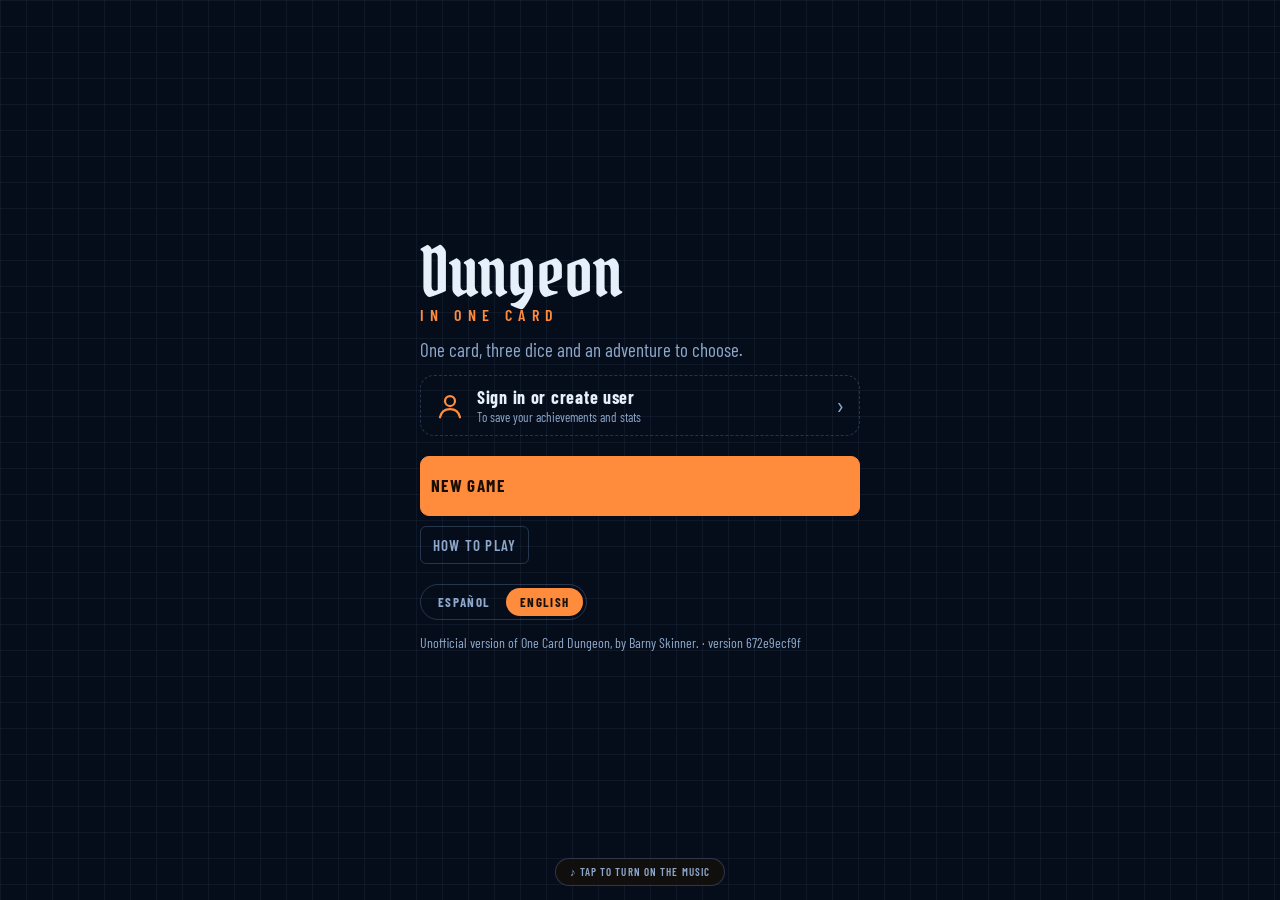
==== index.html @ 6ad5516d "Versión en inglés: detecta el idioma del dispositivo, selector Español/English en el menú y todos lo" ====
<!DOCTYPE html>
<html lang="es">
<head>
<meta charset="utf-8">
<meta name="viewport" content="width=device-width, initial-scale=1, viewport-fit=cover">
<meta name="theme-color" content="#060d1a">
<meta name="build" content="672e9ecf9f">
<title>Dungeon in One Card</title>
<link rel="preconnect" href="https://fonts.googleapis.com">
<link rel="preconnect" href="https://fonts.gstatic.com" crossorigin>
<link href="https://fonts.googleapis.com/css2?family=Barlow+Condensed:wght@500;600;700&family=Pirata+One&display=swap" rel="stylesheet">
<style>
/* Plano cianotipo: una carta de una sola tinta azul, la antorcha como único acento.
   Layout: carta centrada con tablero y ficha de monstruos; mandos debajo. */
:root {
  --bg: #060d1a;
  --card: #0d1f3c;
  --tile: #122a4d;
  --line: #7fa8dc;
  --line-dim: rgba(127, 168, 220, .26);
  --chalk: #e6f0fb;
  --muted: #8ea8cb;
  --torch: #ff8b3d;
  --foe: #ff5a78;
  --display: 'Pirata One', 'Times New Roman', serif;
  --body: 'Barlow Condensed', 'Arial Narrow', Arial, sans-serif;
  --t: 60px;
  --cols: 5;
  --rows: 5;
  color-scheme: dark;
}
* { box-sizing: border-box; -webkit-tap-highlight-color: transparent; }
html, body { margin: 0; min-height: 100%; background: var(--bg); color: var(--chalk); }
body {
  font-family: var(--body); font-size: 18px; line-height: 1.25;
  background-color: var(--bg);
  background-image:
    linear-gradient(rgba(127,168,220,.07) 1px, transparent 1px),
    linear-gradient(90deg, rgba(127,168,220,.07) 1px, transparent 1px);
  background-size: 26px 26px;
  touch-action: manipulation;
}
button { font: inherit; color: inherit; cursor: pointer; }
button:focus-visible { outline: 2px solid var(--torch); outline-offset: 2px; }

.app {
  width: 100%; max-width: 440px; margin: 0 auto;
  padding: max(10px, env(safe-area-inset-top)) 14px calc(env(safe-area-inset-bottom) + 22px);
  display: flex; flex-direction: column; gap: 12px;
}

/* ---- cabecera ---- */
.top { display: flex; align-items: flex-end; justify-content: space-between; gap: 10px; }
.brand { display: flex; flex-direction: column; line-height: .9; }
.brand .mark { font-family: var(--display); font-size: 34px; letter-spacing: .01em; }
.brand .sub { font-size: 13px; letter-spacing: .32em; text-transform: uppercase; color: var(--torch); font-weight: 600; margin-top: 2px; }
.top-actions { display: flex; gap: 8px; }
.ghost {
  background: transparent; border: 1.5px solid var(--line-dim); border-radius: 6px;
  padding: 7px 12px; min-height: 38px; font-size: 15px; font-weight: 600;
  letter-spacing: .08em; text-transform: uppercase; color: var(--muted);
}
.ghost:hover { border-color: var(--line); color: var(--chalk); }

/* ---- carta ---- */
.card-wrap { perspective: 1400px; }
.card {
  position: relative; background: var(--card); border: 1.5px solid var(--line); border-radius: 14px;
  padding: 12px 12px 12px; display: flex; flex-direction: column; gap: 10px;
  box-shadow: inset 0 0 0 4px var(--card), inset 0 0 0 5px var(--line-dim), 0 18px 40px rgba(0,0,0,.45);
  transform-origin: 50% 50%;
}
.card.flip-out { animation: flipOut .32s ease-in forwards; }
.card.flip-in { animation: flipIn .36s ease-out forwards; }
@keyframes flipOut { to { transform: rotateY(90deg); } }
@keyframes flipIn { from { transform: rotateY(-90deg); } to { transform: rotateY(0); } }

.card-head { display: flex; flex-direction: column; gap: 4px; padding: 2px 6px 0; }
.head-row { display: flex; align-items: center; justify-content: space-between; gap: 10px; }
.lvl-name { margin: 0; font-family: var(--display); font-weight: 400; font-size: 26px; line-height: 1; }
.lvl-num { font-size: 13px; letter-spacing: .24em; text-transform: uppercase; color: var(--muted); font-weight: 600; }
.lvl-num b { color: var(--torch); font-size: 16px; letter-spacing: .1em; }
.dots { display: flex; gap: 5px; }
.dots i { width: 7px; height: 7px; border: 1px solid var(--line); transform: rotate(45deg); }
.dots i.done { background: var(--line); }
.dots i.now { background: var(--torch); border-color: var(--torch); }

/* ---- tablero ---- */
.board-box { display: flex; justify-content: center; }
.board { position: relative; width: calc(var(--t) * var(--cols)); height: calc(var(--t) * var(--rows)); border: 1.5px solid var(--line); background: rgba(127,168,220,.04); }
.grid { position: absolute; inset: 0; display: grid; grid-template-columns: repeat(var(--cols), var(--t)); grid-template-rows: repeat(var(--rows), var(--t)); }
.tile {
  position: relative; width: var(--t); height: var(--t); padding: 0; border: 0; border-radius: 0;
  background: transparent; box-shadow: inset 0 0 0 .5px var(--line-dim); color: var(--chalk);
}
.tile.wall {
  background-color: #1a3a68;
  background-image: repeating-linear-gradient(135deg, rgba(127,168,220,.55) 0 1.5px, transparent 1.5px 7px);
  box-shadow: inset 0 0 0 1.5px var(--line); cursor: default;
}
.tile .stair { position: absolute; inset: 22%; opacity: .55; color: var(--line); }
.tile .stair svg { width: 100%; height: 100%; fill: none; stroke: currentColor; stroke-width: 2.2; stroke-linecap: round; stroke-linejoin: round; }
.tile.reach { background: rgba(255,139,61,.10); box-shadow: inset 0 0 0 1px rgba(255,139,61,.7); }
.tile.reach::before { content: ''; position: absolute; left: 50%; top: 50%; width: 7px; height: 7px; margin: -3.5px 0 0 -3.5px; background: var(--torch); transform: rotate(45deg); opacity: .8; }
.tile.reach::after {
  content: attr(data-cost); position: absolute; right: 3px; bottom: 1px; font-size: 12px; font-weight: 700; color: var(--torch);
}
.tile.target { box-shadow: inset 0 0 0 2px var(--foe); background: rgba(255,90,120,.14); animation: pulse 1.1s ease-in-out infinite; }
@keyframes pulse { 50% { box-shadow: inset 0 0 0 2px rgba(255,90,120,.35); } }

.tokens { position: absolute; inset: 0; pointer-events: none; }
.token {
  position: absolute; left: 0; top: 0; width: var(--t); height: var(--t);
  transform: translate(calc(var(--x) * var(--t)), calc(var(--y) * var(--t)));
  transition: transform .4s cubic-bezier(.3,.75,.25,1);
  display: grid; place-items: center;
}
.token svg { width: 72%; height: 72%; fill: none; stroke: currentColor; stroke-width: 1.9; stroke-linecap: round; stroke-linejoin: round; overflow: visible; }
.token.mon { color: var(--foe); }
.token.pj { color: var(--torch); z-index: 3; }
.token.pj.walking::before { content: ""; position: absolute; left: 10%; top: 10%; width: 80%; height: 80%; border-radius: 50%;
  background: rgba(20,16,12,.55); box-shadow: 0 0 8px 1px rgba(255,139,61,.55), inset 0 0 0 1.5px rgba(255,139,61,.45); }
.herospot { position: absolute; left: 10%; top: 10%; width: 80%; height: 80%; border-radius: 50%; display: grid; place-items: center; pointer-events: none;
  color: var(--torch); background: rgba(20,16,12,.55); box-shadow: 0 0 8px 1px rgba(255,139,61,.55), inset 0 0 0 1.5px rgba(255,139,61,.45); }
.herospot svg { scale: var(--flip, 1) 1; width: 90%; height: 90%; fill: none; stroke: currentColor; stroke-width: 1.9; stroke-linecap: round; stroke-linejoin: round; overflow: visible; }
.token.pj svg { position: relative; z-index: 1; }
.token .badge {
  position: absolute; right: 2px; bottom: 2px; min-width: 17px; height: 17px; padding: 0 3px; border-radius: 9px;
  background: var(--card); border: 1.5px solid currentColor; font-size: 13px; font-weight: 700; line-height: 14px; text-align: center; color: var(--chalk);
}
.token.dying { opacity: 0; transform: translate(calc(var(--x) * var(--t)), calc(var(--y) * var(--t))) scale(.4); transition: opacity .35s, transform .35s; }
.token.hit svg { animation: hitflash .5s; }
.token.hurt { animation: shake .45s; }
@keyframes hitflash { 30% { filter: drop-shadow(0 0 8px var(--foe)); stroke-width: 3; } }
@keyframes shake { 20% { translate: -4px 0; } 40% { translate: 4px 0; } 60% { translate: -3px 0; } 80% { translate: 3px 0; } }
.float {
  position: absolute; z-index: 5; width: var(--t); text-align: center; font-weight: 700; font-size: 22px;
  left: calc(var(--x) * var(--t)); top: calc(var(--y) * var(--t)); animation: floatup .9s ease-out forwards; pointer-events: none;
  text-shadow: 0 1px 0 var(--card), 0 0 6px var(--card);
}
.float.dmg { color: var(--foe); } .float.good { color: var(--chalk); }
@keyframes floatup { from { transform: translateY(0); opacity: 1; } to { transform: translateY(-26px); opacity: 0; } }

/* ---- ficha de monstruos (pie de la carta) ---- */
.foot { display: grid; grid-template-columns: 54px 1fr; align-items: center; gap: 10px; border-top: 1.5px solid var(--line-dim); padding: 10px 4px 2px; }
.foot .ico { width: 54px; height: 54px; color: var(--foe); border: 1.5px solid var(--line-dim); border-radius: 8px; display: grid; place-items: center; position: relative; }
.foot .ico svg { width: 70%; height: 70%; fill: none; stroke: currentColor; stroke-width: 1.9; stroke-linecap: round; stroke-linejoin: round; }
.foot .nm { font-family: var(--display); font-size: 22px; line-height: 1; }
.foot .nm small { font-family: var(--body); font-size: 14px; letter-spacing: .14em; text-transform: uppercase; color: var(--muted); font-weight: 600; margin-left: 6px; }
.stats { display: grid; grid-template-columns: repeat(5, 1fr); gap: 4px; margin-top: 6px; }
.stats div { text-align: center; border: 1px solid var(--line-dim); border-radius: 5px; padding: 2px 0 1px; }
.stats b { display: block; font-size: 20px; line-height: 1; font-variant-numeric: tabular-nums; }
.stats span { display: block; font-size: 11px; letter-spacing: .12em; text-transform: uppercase; color: var(--muted); font-weight: 600; }

/* ---- panel de mando ---- */
.panel { display: flex; flex-direction: column; gap: 10px; }
.banner { display: flex; gap: 10px; align-items: center; min-height: 44px; }
.step { flex: none; width: 28px; height: 28px; display: grid; place-items: center; border: 1.5px solid var(--torch); color: var(--torch); border-radius: 50%; font-weight: 700; font-size: 16px; }
.banner p { margin: 0; font-size: 17px; color: var(--chalk); }
.banner p em { font-style: normal; color: var(--torch); font-weight: 700; }

.hp-row { display: flex; align-items: center; gap: 10px; }
.hp-row .lab { font-size: 13px; letter-spacing: .24em; text-transform: uppercase; color: var(--muted); font-weight: 600; width: 44px; }
.pips { display: flex; gap: 7px; }
.pips i { width: 14px; height: 14px; transform: rotate(45deg); border: 1.5px solid var(--torch); transition: background .25s; }
.pips i.on { background: var(--torch); }
.pips i.lost { animation: pip .5s; }
@keyframes pip { 40% { background: var(--foe); border-color: var(--foe); } }
.hpnum { margin-left: auto; font-size: 15px; color: var(--muted); font-weight: 600; }

.chips { display: grid; grid-template-columns: repeat(4, 1fr); gap: 8px; }
.chip {
  position: relative; display: flex; flex-direction: column; align-items: center; justify-content: center; gap: 1px;
  min-height: 74px; padding: 6px 4px; background: rgba(127,168,220,.06); border: 1.5px solid var(--line-dim); border-radius: 9px; text-align: center;
}
.chip .lbl { font-size: 12px; letter-spacing: .2em; text-transform: uppercase; color: var(--muted); font-weight: 600; }
.chip .val { font-size: 32px; line-height: 1; font-weight: 700; font-variant-numeric: tabular-nums; }
.chip .sub { font-size: 12.5px; color: var(--muted); display: flex; align-items: center; gap: 4px; min-height: 18px; font-weight: 500; }
.chip.slot { border-style: dashed; border-color: var(--line); }
.chip.slot.filled { border-style: solid; border-color: var(--torch); background: rgba(255,139,61,.08); }
.chip.armed { animation: arm 1s ease-in-out infinite; }
@keyframes arm { 50% { border-color: var(--torch); background: rgba(255,139,61,.10); } }
.chip .bar { position: absolute; left: 8px; right: 8px; bottom: 4px; height: 3px; background: var(--line-dim); border-radius: 2px; overflow: hidden; }
.chip .bar i { display: block; height: 100%; background: var(--torch); transition: width .3s; }

.die { position: relative; width: 48px; height: 48px; flex: none; padding: 7px; display: grid; grid-template: repeat(3, 1fr) / repeat(3, 1fr); background: var(--chalk); border: 0; border-radius: 10px; box-shadow: 0 3px 0 #9bb6d6; transition: transform .15s; }
.die i { border-radius: 50%; background: transparent; margin: 14%; }
.die i.on { background: var(--card); }
.die.sel { transform: translateY(-4px); box-shadow: 0 0 0 3px var(--torch), 0 6px 0 #9bb6d6; }
.die.used { opacity: .25; pointer-events: none; }
.die.mini { width: 20px; height: 20px; padding: 3px; border-radius: 4px; box-shadow: none; }
.die.mini i { margin: 8%; }
.die.rolling { animation: tumble .12s linear infinite; }
@keyframes tumble { 25% { transform: rotate(-8deg) translateY(-2px); } 75% { transform: rotate(8deg) translateY(1px); } }
.dice-row { display: flex; gap: 14px; justify-content: center; min-height: 56px; align-items: center; }
.dice-row .hint { color: var(--muted); font-size: 15px; }

.actions { display: flex; gap: 8px; }
.btn {
  flex: 1; min-height: 50px; padding: 8px 14px; border: 1.5px solid var(--line); border-radius: 9px; background: transparent;
  font-weight: 700; font-size: 19px; letter-spacing: .08em; text-transform: uppercase; color: var(--chalk);
}
.btn.primary { background: var(--torch); border-color: var(--torch); color: #1a0d03; }
.btn.small { flex: none; padding: 8px 16px; font-size: 17px; letter-spacing: .06em; }
.btn:disabled { opacity: .35; cursor: default; }
.btn.pulse:not(:disabled) { animation: arm 1s ease-in-out infinite; }
.log { margin: 0; min-height: 40px; color: var(--muted); font-size: 16px; }
.log b { color: var(--chalk); font-weight: 600; }

/* ---- hojas y diálogos ---- */
.veil { position: fixed; inset: 0; z-index: 20; background: rgba(3,8,18,.78); display: flex; align-items: flex-end; justify-content: center; padding: 0; }
.sheet {
  width: 100%; max-width: 440px; max-height: 88%; overflow: auto; background: var(--card); border: 1.5px solid var(--line); border-bottom: 0; border-radius: 16px 16px 0 0;
  padding: 18px 18px calc(env(safe-area-inset-bottom) + 18px); display: flex; flex-direction: column; gap: 12px;
  animation: rise .28s ease-out;
}
@keyframes rise { from { transform: translateY(40px); opacity: 0; } }
.sheet h3 { margin: 0; font-family: var(--display); font-weight: 400; font-size: 30px; line-height: 1; }
.sheet p { margin: 0; color: var(--chalk); }
.sheet .lead { color: var(--muted); }
.sheet h4 { margin: 6px 0 0; font-size: 13px; letter-spacing: .24em; text-transform: uppercase; color: var(--torch); font-weight: 700; }
.sheet ul { margin: 0; padding-left: 18px; display: flex; flex-direction: column; gap: 4px; }
.sheet .fine { font-size: 14px; color: var(--muted); }
.choices { display: grid; grid-template-columns: 1fr 1fr; gap: 8px; }
.choice { display: flex; flex-direction: column; align-items: flex-start; gap: 2px; min-height: 64px; padding: 10px 12px; border: 1.5px solid var(--line); border-radius: 9px; background: rgba(127,168,220,.06); text-align: left; }
.choice b { font-size: 20px; letter-spacing: .06em; text-transform: uppercase; }
.choice span { font-size: 15px; color: var(--muted); }
.choice span em { font-style: normal; color: var(--torch); font-weight: 700; }
.choice.wide { grid-column: 1 / -1; border-color: var(--torch); }
.choice:disabled { opacity: .4; }

@media (max-width: 360px) {
  .brand .mark { font-size: 29px; } .chip .val { font-size: 28px; } .die { width: 44px; height: 44px; }
}
@media (prefers-reduced-motion: reduce) {
  * { animation-duration: .001s !important; animation-iteration-count: 1 !important; transition-duration: .001s !important; }
}

.btn.mini { flex: none; min-height: 44px; padding: 6px 12px; font-size: 16px; letter-spacing: .05em; }
.actions .btn.mini { flex: 1; }
.sheet > * { flex-shrink: 0; }
.btn.abil { border-color: var(--torch); color: var(--torch); background: rgba(255,139,61,.08); }
.chip.locked::after { content: 'fijo'; position: absolute; top: 3px; right: 6px; font-size: 10px; letter-spacing: .14em; text-transform: uppercase; color: var(--muted); }
.die.locked { box-shadow: 0 0 0 3px var(--line), 0 3px 0 #9bb6d6; }
.hp-row .lab { width: auto; min-width: 44px; color: var(--torch); }

/* ---- pantallas de inicio ---- */
.screen { display: none; }
body.menu .app { display: none; }
body.menu .screen {
  display: flex; flex-direction: column; align-items: center; justify-content: center;
  min-height: 100vh; min-height: 100dvh; padding: max(18px, env(safe-area-inset-top)) 16px calc(env(safe-area-inset-bottom) + 22px);
}
.splash { width: 100%; max-width: 440px; display: flex; flex-direction: column; gap: 14px; }
.splash .logo { display: flex; flex-direction: column; line-height: .85; margin-bottom: 2px; }
.splash .logo .mark { font-family: var(--display); font-size: 68px; }
.splash .logo .sub { font-size: 16px; letter-spacing: .4em; text-transform: uppercase; color: var(--torch); font-weight: 600; margin-top: 6px; }
.tagline { margin: 0; color: var(--muted); font-size: 19px; }
.splash .lead { margin: 0; color: var(--muted); }
.splash .fine { margin: 0; font-size: 14px; color: var(--muted); }
.menu-btns { display: flex; flex-direction: column; gap: 10px; margin: 6px 0; }
.menu-btns .btn, .menu-main { flex: none; min-height: 60px; display: flex; flex-direction: column; align-items: flex-start; justify-content: center; gap: 1px; text-align: left; }
.menu-main small { font-size: 14px; letter-spacing: .08em; opacity: .75; font-weight: 600; }
.menu-btns .ghost { align-self: flex-start; }
.screen-h { margin: 0; font-family: var(--display); font-weight: 400; font-size: 38px; line-height: 1; }
.back { align-self: flex-start; }
.hero-list { display: flex; flex-direction: column; gap: 10px; }
.hero-card { display: grid; grid-template-columns: 58px 1fr; gap: 12px; align-items: center; text-align: left; padding: 12px; border: 1.5px solid var(--line); border-radius: 12px; background: rgba(127,168,220,.06); }
.hero-card:active, .hero-card:hover { border-color: var(--torch); background: rgba(255,139,61,.08); }
.hero-card .ico { width: 58px; height: 58px; color: var(--torch); border: 1.5px solid var(--line-dim); border-radius: 10px; display: grid; place-items: center; }
.hero-card .ico svg { width: 68%; height: 68%; fill: none; stroke: currentColor; stroke-width: 1.9; stroke-linecap: round; stroke-linejoin: round; }
.hero-card b { font-family: var(--display); font-weight: 400; font-size: 28px; line-height: 1; }
.hero-card p { margin: 3px 0 0; color: var(--muted); font-size: 16px; line-height: 1.2; }
.pw {
  width: 100%; text-align: center; text-transform: uppercase; letter-spacing: .35em; padding: 12px 0 12px .35em;
  background: rgba(127,168,220,.06); border: 1.5px solid var(--line); border-radius: 10px; color: var(--chalk);
  font: 700 44px/1.1 ui-monospace, Menlo, Consolas, monospace;
}
.pw::placeholder { color: var(--line-dim); }
.pw:focus-visible { outline: 2px solid var(--torch); outline-offset: 2px; }
.err { margin: 0; min-height: 22px; color: var(--foe); font-size: 16px; }
.pwshow { display: flex; gap: 8px; justify-content: center; }
.pwshow span { width: 58px; height: 76px; display: grid; place-items: center; border: 1.5px solid var(--torch); border-radius: 10px; background: rgba(255,139,61,.08); color: var(--torch); font: 700 42px/1 ui-monospace, Menlo, Consolas, monospace; }
@media (max-width: 380px) {
  .pwshow span { width: 50px; height: 68px; font-size: 36px; }
}

/* cabecera compacta: marca y dos botones en una sola línea */
.top { flex-wrap: nowrap; }
.brand { flex: none; }
.brand .mark { font-size: 31px; }
.brand .sub { white-space: nowrap; letter-spacing: .2em; font-size: 12px; }
.top-actions { gap: 6px; min-width: 0; }
.top-actions .ghost { padding: 7px 10px; font-size: 14px; letter-spacing: .05em; min-height: 36px; }

/* ---- animaciones al moverse ---- */
.token svg { scale: var(--flip, 1) 1; }
.token.walking svg { animation: walk .5s ease-in-out infinite; transform-origin: 50% 85%; }
.token.pj.walking svg { animation: walk .21s ease-in-out infinite; }
.token.k-spider.walking svg { animation: skitter .24s linear infinite; }
.token.k-skeleton.walking svg { animation: clatter .45s ease-in-out infinite; }
.token.k-orc.walking svg { animation: stomp .9s ease-in-out infinite; }
.token.k-demon.walking svg { animation: hover 1.1s ease-in-out infinite; }
@keyframes walk { 0%,100% { transform: translateY(0) rotate(0); } 25% { transform: translateY(-12%) rotate(-5deg); } 50% { transform: translateY(0) rotate(0); } 75% { transform: translateY(-12%) rotate(5deg); } }
@keyframes skitter { 0%,100% { transform: translate(0,0) scaleY(1); } 25% { transform: translate(-4%,3%) scaleY(.94); } 50% { transform: translate(3%,-2%) scaleY(1.04); } 75% { transform: translate(-3%,-3%) scaleY(.97); } }
@keyframes clatter { 0%,100% { transform: translateY(0) rotate(-8deg); } 25% { transform: translateY(-8%) rotate(0); } 50% { transform: translateY(0) rotate(8deg); } 75% { transform: translateY(-8%) rotate(0); } }
@keyframes stomp { 0%,100% { transform: translateY(0) scale(1.08,.92); } 35% { transform: translateY(-16%) scale(.96,1.06); } 60% { transform: translateY(0) scale(1.08,.92); } }
@keyframes hover { 0%,100% { transform: translateY(-3%) scale(1); } 50% { transform: translateY(-14%) scale(1.05); } }
.token.pj.walking { z-index: 4; }

/* ---- texto flotante: BLOCK con el mismo tamaño y sitio que el daño ---- */
.float { display: flex; justify-content: center; white-space: nowrap; }
.float.block { color: var(--line); }
.token.blocked svg { animation: guard .6s ease-out; }
@keyframes guard { 0% { filter: drop-shadow(0 0 0 rgba(127,168,220,0)); } 30% { filter: drop-shadow(0 0 9px #7fa8dc); } 100% { filter: none; } }

/* ---- Montaña Eterna: ventiscas, huecos y nuevos monstruos ---- */
.tile.blizz { background: linear-gradient(135deg, rgba(190,225,255,.16), rgba(190,225,255,.05)); }
.tile.blizz .wind { position: absolute; inset: 16%; color: #bfe3ff; opacity: .5; pointer-events: none; }
.tile.blizz .wind svg { width: 100%; height: 100%; fill: none; stroke: currentColor; stroke-width: 2; stroke-linecap: round; stroke-linejoin: round; }
.tile.blizz.reach { background: rgba(255,139,61,.10); }
.tile.wall.void { background: #03070f; background-image: none; box-shadow: inset 0 0 0 1px rgba(127,168,220,.12); }
.chip.chilled .val { color: #9fd8ff; }
.chip.chilled .sub { color: #9fd8ff; }
.token.k-wolf.walking svg { animation: skitter .3s linear infinite; }
.token.k-yeti.walking svg { animation: stomp .9s ease-in-out infinite; }
.token.k-sorcerer.walking svg { animation: hover 1.1s ease-in-out infinite; }
.token.k-goblin.walking svg { animation: clatter .4s ease-in-out infinite; }

/* ---- objetos ---- */
.items { display: flex; flex-wrap: wrap; gap: 8px; }
.items[hidden] { display: none; }
.item { flex: 1 1 0; min-width: 0; min-height: 44px; display: flex; align-items: center; justify-content: center; gap: 6px; padding: 4px 8px;
  border: 1.5px solid var(--torch); border-radius: 9px; background: rgba(255,139,61,.08); color: var(--chalk); font-size: 15px; font-weight: 700; letter-spacing: .05em; text-transform: uppercase; }
.item .ico { width: 24px; height: 24px; flex: none; color: var(--torch); display: grid; place-items: center; }
.item .ico svg, .item-head .ico svg { width: 100%; height: 100%; fill: none; stroke: currentColor; stroke-width: 1.9; stroke-linecap: round; stroke-linejoin: round; }
.item.idle { border-color: var(--line-dim); background: rgba(127,168,220,.05); color: var(--muted); }
.item.idle .ico { color: var(--muted); }
.item.on { border-color: #9fd8ff; background: rgba(159,216,255,.10); color: #9fd8ff; cursor: default; }
.item.on .ico { color: #9fd8ff; }
.item-head { display: flex; align-items: center; gap: 12px; }
.item-head .ico { width: 46px; height: 46px; flex: none; color: var(--torch); border: 1.5px solid var(--line-dim); border-radius: 10px; padding: 8px; }
.dice-row.pick { min-height: 64px; }

/* ---- botón de habilidad en la fase de movimiento ---- */
.btn.abil.tight { font-size: 15px; letter-spacing: .03em; padding: 6px 8px; line-height: 1.05; }
.btn.abil.on { background: var(--torch); color: #1a0d03; }
.actions .btn.small { padding: 8px 12px; }

/* ---- selector de aventura ---- */
.adv-list { display: grid; grid-template-columns: 1fr 1fr; gap: 12px; }
.adv-card { display: flex; flex-direction: column; align-items: stretch; gap: 4px; text-align: left; padding: 8px 8px 12px; border: 1.5px solid var(--line); border-radius: 12px; background: rgba(127,168,220,.06); }
.adv-card:active, .adv-card:hover { border-color: var(--torch); background: rgba(255,139,61,.08); }
.adv-card img { width: 100%; height: auto; aspect-ratio: 440 / 614; border-radius: 6px; display: block; background: var(--card); object-fit: cover; margin-bottom: 4px; }
.adv-tag { font-size: 12px; letter-spacing: .22em; text-transform: uppercase; color: var(--torch); font-weight: 700; }
.adv-card b { font-family: var(--display); font-weight: 400; font-size: 24px; line-height: 1; }
.adv-card p { margin: 0; color: var(--muted); font-size: 15px; line-height: 1.2; }

/* ---- elección de objetos ---- */
.item-card { position: relative; grid-template-columns: 58px 1fr 26px; }
.item-card .tick { width: 22px; height: 22px; border: 1.5px solid var(--line); border-radius: 50%; align-self: center; position: relative; }
.item-card.chosen { border-color: var(--torch); background: rgba(255,139,61,.10); }
.item-card.chosen .tick { background: var(--torch); border-color: var(--torch); }
.item-card.chosen .tick::after { content: ''; position: absolute; left: 6px; top: 2px; width: 6px; height: 11px; border: solid #1a0d03; border-width: 0 2.5px 2.5px 0; transform: rotate(45deg); }
.item-card b { font-size: 24px; }
.item { font-size: 13.5px; letter-spacing: .02em; padding: 4px 6px; gap: 4px; overflow: hidden; white-space: nowrap; }
.item .ico { width: 20px; height: 20px; }

/* ===== Expansiones: agua, cofre, jefes, botín, héroes por caja ===== */
.tile.water { background: linear-gradient(180deg, rgba(80,170,255,.20), rgba(80,170,255,.07)); }
.tile.water .wave { position: absolute; inset: 14%; color: #7cc4ff; opacity: .55; pointer-events: none; }
.tile.water .wave svg { width: 100%; height: 100%; fill: none; stroke: currentColor; stroke-width: 2; stroke-linecap: round; stroke-linejoin: round; }
.tile.water.reach { background: rgba(255,139,61,.10); }
.tile .chest { position: absolute; inset: 10%; color: #ffd36b; pointer-events: none; display: grid; place-items: center; }
.tile .chest svg { width: 100%; height: 100%; fill: none; stroke: currentColor; stroke-width: 1.9; stroke-linecap: round; stroke-linejoin: round; filter: drop-shadow(0 0 5px rgba(255,211,107,.45)); }
.tile .chest em { position: absolute; right: -3px; top: -3px; min-width: 18px; height: 18px; border-radius: 50%; background: var(--card); border: 1.5px solid #ffd36b; font-style: normal; font-size: 13px; font-weight: 700; line-height: 15px; text-align: center; color: var(--chalk); }
.tile .chest.open { opacity: .3; filter: grayscale(.6); }
.tile .chest.open em { display: none; }
.tile.target .chest { color: var(--foe); }
.token.wet .badge { border-color: #7cc4ff; box-shadow: 0 0 0 1px #7cc4ff; }
.token.wet svg { filter: drop-shadow(0 0 5px rgba(124,196,255,.6)); }
.stats b + u { position: absolute; top: 0; right: 3px; font-size: 11px; font-weight: 700; text-decoration: none; color: #7cc4ff; }
.stats div { position: relative; }
.wnote { margin-top: 4px; font-size: 13px; color: #7cc4ff; }
.dots i.boss { border-radius: 50%; transform: none; border-color: var(--foe); }
.dots i.boss.done { background: var(--foe); } .dots i.boss.now { background: var(--torch); border-color: var(--torch); }
.dots { flex-wrap: wrap; justify-content: flex-end; max-width: 62%; gap: 4px; }
.die.num { display: grid; place-items: center; grid-template: none; padding: 0; }
.die.num b { font-size: 24px; line-height: 1; color: var(--card); }
.die.num small { position: absolute; bottom: 2px; font-size: 9px; letter-spacing: .1em; color: #6b86ad; font-weight: 700; }
.die.num.mini { width: 24px; } .die.num.mini b { font-size: 13px; } .die.num.mini small { display: none; }
.chip .lootn { color: #ffd36b; font-weight: 700; }
.loot { display: flex; align-items: center; gap: 8px; padding: 4px 10px; border: 1.5px solid rgba(255,211,107,.5); border-radius: 9px; background: rgba(255,211,107,.07); }
.loot[hidden] { display: none; }
.loot .ico { width: 24px; height: 24px; flex: none; color: #ffd36b; }
.loot .ico svg { width: 100%; height: 100%; fill: none; stroke: currentColor; stroke-width: 1.9; stroke-linecap: round; stroke-linejoin: round; }
.loot .txt { flex: 1; font-size: 15px; color: var(--chalk); } .loot .txt b { color: #ffd36b; }
.item-head .ico.boss { color: var(--foe); }
.item-head .ico.boss svg { width: 100%; height: 100%; fill: none; stroke: currentColor; stroke-width: 1.9; stroke-linecap: round; stroke-linejoin: round; }
.boss-stats { margin: 8px 0; }
.choice.chosen { border-color: var(--torch); background: rgba(255,139,61,.10); }
.stepper { display: flex; align-items: center; justify-content: center; gap: 18px; margin: 10px 0; }
.stepper b { font-size: 30px; min-width: 30px; text-align: center; }
.pack-h { margin: 8px 0 -2px; font-family: var(--body); font-weight: 600; font-size: 14px; letter-spacing: .22em; text-transform: uppercase; color: var(--torch); }
.hero-card .pk { display: inline-block; margin-top: 3px; font-size: 12px; letter-spacing: .14em; text-transform: uppercase; color: var(--line); }

/* ===== La Puerta del Infierno ===== */
.tile.damned { background: radial-gradient(circle at 50% 55%, rgba(255,70,50,.28), rgba(150,20,40,.10) 70%); }
.tile.damned .curse { position: absolute; inset: 16%; color: #ff6b57; opacity: .6; pointer-events: none; }
.tile.damned .curse svg { width: 100%; height: 100%; fill: none; stroke: currentColor; stroke-width: 2; stroke-linecap: round; stroke-linejoin: round; }
.tile.damned.reach { background: rgba(255,139,61,.14); }
.tile .gem { position: absolute; inset: 8%; color: #e0a0ff; pointer-events: none; display: grid; place-items: center; }
.tile .gem svg { width: 100%; height: 100%; fill: none; stroke: currentColor; stroke-width: 1.9; stroke-linecap: round; stroke-linejoin: round; filter: drop-shadow(0 0 6px rgba(200,110,255,.55)); }
.tile .gem em { position: absolute; font-style: normal; font-size: 20px; font-weight: 700; color: var(--chalk); text-shadow: 0 0 4px #000; }
.tile .gem.broken { opacity: .35; filter: grayscale(.7); }
.tile.target .gem { color: var(--foe); }
.token.cursed .badge { border-color: #ff6b57; box-shadow: 0 0 0 1px #ff6b57; }
.token.cursed svg { filter: drop-shadow(0 0 6px rgba(255,80,60,.75)); }
.token.ordered { z-index: 4; }
.token.ordered svg { filter: drop-shadow(0 0 7px rgba(255,211,107,.9)); }
.wnote.hell { color: #ff9a8a; }
.wnote.hell.on { color: #ff5a46; font-weight: 700; }
.wnote.hell.off { color: #9fd8ff; }
.item.on .ico { color: inherit; }

/* ===== Disposición compacta: mapa y mandos en la misma pantalla ===== */
.app { min-height: 100vh; min-height: 100dvh; gap: 8px; padding-top: max(6px, env(safe-area-inset-top)); padding-bottom: max(6px, env(safe-area-inset-bottom)); }
.brand .mark { font-size: 26px; }
.brand .sub { font-size: 11px; margin-top: 1px; }
.top-actions .ghost { min-height: 32px; padding: 5px 9px; font-size: 13px; }
.card { padding: 8px; gap: 6px; }
.card-head { flex-direction: row; align-items: center; justify-content: space-between; padding: 0 4px; gap: 8px; }
.card-head .lvl-name { order: 0; font-size: 22px; min-width: 0; }
.card-head .head-row { order: 1; flex-direction: column; align-items: flex-end; gap: 3px; flex: none; }
.lvl-num { font-size: 12px; letter-spacing: .18em; white-space: nowrap; }
.lvl-num b { font-size: 14px; }
.dots i { width: 6px; height: 6px; }
.foot { grid-template-columns: 40px 1fr; gap: 8px; padding: 6px 2px 0; }
.foot .ico { width: 40px; height: 40px; border-radius: 7px; }
.foot .nm { font-size: 18px; }
.foot .nm small { font-size: 12px; margin-left: 5px; }
.stats { margin-top: 3px; gap: 3px; }
.stats div { padding: 1px 0 0; position: relative; }
.stats b { font-size: 17px; }
.stats span { font-size: 10px; letter-spacing: .1em; }
.stats b + u { right: 2px; font-size: 10px; }
.wnote { margin-top: 2px; font-size: 12px; line-height: 1.15; }
.panel { position: sticky; bottom: 0; z-index: 6; margin-top: auto; gap: 6px; padding: 6px 0 2px; background: linear-gradient(to bottom, rgba(6,13,26,0), var(--bg) 10px); }
.banner { min-height: 0; gap: 8px; }
.banner p { font-size: 15px; line-height: 1.15; }
.step { width: 22px; height: 22px; font-size: 13px; }
.hp-row { gap: 8px; }
.pips i { width: 12px; height: 12px; }
.chips { gap: 6px; }
.chip { min-height: 62px; padding: 4px 3px; border-radius: 8px; }
.chip .val { font-size: 26px; }
.chip .lbl { font-size: 11px; }
.chip .sub { font-size: 11.5px; min-height: 22px; white-space: nowrap; }
.chip .bar { bottom: 3px; height: 2px; }
.die { width: 42px; height: 42px; padding: 6px; }
.dice-row { min-height: 48px; gap: 12px; }
.dice-row:empty { display: none; }
.btn { min-height: 44px; font-size: 17px; padding: 6px 10px; }
.btn.small { padding: 6px 12px; font-size: 15px; }
.log { min-height: 36px; font-size: 15px; line-height: 1.2; max-height: 64px; overflow-y: auto; }
.items { gap: 6px; }
.item { min-height: 36px; }
/* pantallas bajas: se oculta la instrucción de arriba (el mensaje de abajo ya la repite) y los dados usados */
body.tight .banner { display: none; }
body.tight .dice-row.moving { display: none; }
.dots { flex-wrap: nowrap; gap: 3px; }
.dots i { width: 5px; height: 5px; }

/* ===== Cabecera con la Vida y botones pequeños ===== */
.top { align-items: center; gap: 8px; }
.top .brand .sub { display: none; }
.top .hp-row { margin: 0 auto; gap: 6px; }
.top .hp-row .lab { display: none; }
.top .hpnum { margin-left: 0; font-size: 14px; white-space: nowrap; }
.top .pips { gap: 5px; }
.ghost.icon { min-width: 36px; min-height: 36px; padding: 0; display: grid; place-items: center; font-size: 18px; letter-spacing: 0; }
.ghost.icon svg { width: 20px; height: 20px; fill: none; stroke: currentColor; stroke-width: 1.8; stroke-linecap: round; stroke-linejoin: round; }
.log { min-height: 20px; max-height: 40px; }
.chip { min-height: 56px; padding: 3px 3px; gap: 0; }
.chip .val { font-size: 24px; }
.chip .sub { min-height: 18px; }
.die.mini { width: 16px; height: 16px; padding: 2px; }
.item { min-height: 32px; }
.panel { gap: 5px; }

/* ===== Versión de escritorio: la mesa de juego (playmat) como fondo ===== */
.herobox, .sysbox { display: none; }
@keyframes fadeOutC { to { opacity: 0; } }
@keyframes fadeInC { from { opacity: 0; } to { opacity: 1; } }
@media (min-width: 1000px) and (min-aspect-ratio: 3/2) {
  body:not(.menu) { overflow: hidden; height: 100vh; display: flex; align-items: center; justify-content: center; background: #050912; }  body:not(.menu) .app {
    --u: min(calc(100vw / 3775), calc(100vh / 2127)); --t: calc(184 * var(--u));
    position: relative; display: block; flex: none; width: calc(3775 * var(--u)); height: calc(2127 * var(--u)); max-width: none; min-height: 0; margin: 0; padding: 0;
    background: #0a1020 url(img/playmat.jpg) center / 100% 100% no-repeat; font-size: calc(48 * var(--u));
  }  .top { display: none; }  .card-wrap { display: contents; perspective: none; }  .card,
  .app::before,
  .herobox,
  .sysbox {
    position: absolute; background: var(--card); border: calc(5 * var(--u)) solid var(--line); border-radius: calc(22 * var(--u));
    box-shadow: 0 calc(30 * var(--u)) calc(90 * var(--u)) rgba(0,0,0,.55), inset 0 0 0 calc(10 * var(--u)) var(--card), inset 0 0 0 calc(12 * var(--u)) var(--line-dim);
  }  .card { left: calc(806 * var(--u)); top: calc(82 * var(--u)); width: calc(1059 * var(--u)); height: calc(1506 * var(--u)); padding: calc(44 * var(--u)) calc(40 * var(--u)) calc(36 * var(--u)); gap: calc(20 * var(--u)); justify-content: space-between; transform: none; }  .card.flip-out { animation: fadeOutC .32s ease-in forwards; }  .card.flip-in { animation: fadeInC .36s ease-out forwards; }  .app::before { content: ''; left: calc(1898 * var(--u)); top: calc(82 * var(--u)); width: calc(1059 * var(--u)); height: calc(1506 * var(--u)); pointer-events: none; }  .card-head { padding: 0 calc(10 * var(--u)); gap: calc(16 * var(--u)); }  .card-head .lvl-name { font-size: calc(96 * var(--u)); }  .app .lvl-num { font-size: calc(36 * var(--u)); }  .app .lvl-num b { font-size: calc(46 * var(--u)); }  .app .dots { gap: calc(9 * var(--u)); }  .app .dots i { width: calc(16 * var(--u)); height: calc(16 * var(--u)); }  .app .board { border-width: calc(4 * var(--u)); }  .app .tile { box-shadow: inset 0 0 0 calc(1.5 * var(--u)) var(--line-dim); cursor: pointer; }  .app .tile.wall { cursor: default; box-shadow: inset 0 0 0 calc(4 * var(--u)) var(--line); }  .app .tile.reach { box-shadow: inset 0 0 0 calc(3 * var(--u)) rgba(255,139,61,.7); }  .app .tile.reach:hover { background: rgba(255,139,61,.26); }  .app .tile.target { box-shadow: inset 0 0 0 calc(6 * var(--u)) var(--foe); }  .app .tile.target:hover { background: rgba(255,90,120,.3); }  .app .tile.reach::before { width: calc(24 * var(--u)); height: calc(24 * var(--u)); margin: calc(-12 * var(--u)) 0 0 calc(-12 * var(--u)); }  .app .tile.reach::after { font-size: calc(40 * var(--u)); right: calc(10 * var(--u)); bottom: calc(4 * var(--u)); }  .app .tile .chest em { min-width: calc(56 * var(--u)); height: calc(56 * var(--u)); font-size: calc(40 * var(--u)); line-height: calc(48 * var(--u)); border-width: calc(4 * var(--u)); right: calc(-10 * var(--u)); top: calc(-10 * var(--u)); }  .app .tile .gem em { font-size: calc(70 * var(--u)); }  .app .token .badge { right: calc(8 * var(--u)); bottom: calc(8 * var(--u)); min-width: calc(52 * var(--u)); height: calc(52 * var(--u)); padding: 0 calc(9 * var(--u)); border-radius: calc(28 * var(--u)); border-width: calc(4 * var(--u)); font-size: calc(38 * var(--u)); line-height: calc(44 * var(--u)); }  .app .float { font-size: calc(66 * var(--u)); }
  @keyframes floatup { from { transform: translateY(0); opacity: 1; } to { transform: translateY(calc(-80 * var(--u))); opacity: 0; } }  .app .foot { grid-template-columns: calc(160 * var(--u)) 1fr; gap: calc(26 * var(--u)); padding: calc(24 * var(--u)) calc(10 * var(--u)) 0; border-top-width: calc(4 * var(--u)); }  .app .foot .ico { width: calc(160 * var(--u)); height: calc(160 * var(--u)); border-radius: calc(24 * var(--u)); border-width: calc(4 * var(--u)); }  .app .foot .nm { font-size: calc(76 * var(--u)); }  .app .foot .nm small { font-size: calc(34 * var(--u)); margin-left: calc(14 * var(--u)); }  .app .stats { gap: calc(12 * var(--u)); margin-top: calc(12 * var(--u)); }  .app .stats div { padding: calc(6 * var(--u)) 0 calc(2 * var(--u)); border-radius: calc(14 * var(--u)); border-width: calc(3 * var(--u)); }  .app .stats b { font-size: calc(72 * var(--u)); }  .app .stats span { font-size: calc(26 * var(--u)); }  .app .stats b + u { font-size: calc(32 * var(--u)); right: calc(8 * var(--u)); top: calc(2 * var(--u)); }  .app .wnote { font-size: calc(34 * var(--u)); margin-top: calc(8 * var(--u)); }

  /* panel del aventurero (carta de la derecha) */
    .app .panel { display: contents; }  .app .banner,
  .app .chips,
  .app .dice-row,
  .app .actions,
  .app .log { position: absolute; left: calc(1948 * var(--u)); width: calc(959 * var(--u)); margin: 0; }  .app .banner { top: calc(128 * var(--u)); min-height: 0; height: calc(150 * var(--u)); gap: calc(26 * var(--u)); align-items: center; }  .app .banner p { font-size: calc(52 * var(--u)); line-height: 1.12; }  .app .step { width: calc(70 * var(--u)); height: calc(70 * var(--u)); font-size: calc(42 * var(--u)); border-width: calc(4 * var(--u)); flex: none; }  .app .chips { top: calc(320 * var(--u)); gap: calc(20 * var(--u)); }  .app .chip { min-height: calc(214 * var(--u)); padding: calc(12 * var(--u)) calc(6 * var(--u)); border-radius: calc(24 * var(--u)); border-width: calc(4 * var(--u)); }  .app .chip .lbl { font-size: calc(28 * var(--u)); }  .app .chip .val { font-size: calc(86 * var(--u)); }  .app .chip .sub { font-size: calc(27 * var(--u)); min-height: calc(44 * var(--u)); gap: calc(8 * var(--u)); }  .app .chip .bar { height: calc(8 * var(--u)); left: calc(24 * var(--u)); right: calc(24 * var(--u)); bottom: calc(14 * var(--u)); }  .app .chip.locked::after { font-size: calc(24 * var(--u)); top: calc(8 * var(--u)); right: calc(14 * var(--u)); }  .app .die { width: calc(132 * var(--u)); height: calc(132 * var(--u)); padding: calc(18 * var(--u)); border-radius: calc(26 * var(--u)); box-shadow: 0 calc(8 * var(--u)) 0 #9bb6d6; }  .app .die.sel { transform: translateY(calc(-10 * var(--u))); box-shadow: 0 0 0 calc(6 * var(--u)) var(--torch), 0 calc(16 * var(--u)) 0 #9bb6d6; }  .app .die.mini { width: calc(46 * var(--u)); height: calc(46 * var(--u)); padding: calc(6 * var(--u)); border-radius: calc(11 * var(--u)); }  .app .die.locked { box-shadow: 0 0 0 calc(6 * var(--u)) var(--line), 0 calc(8 * var(--u)) 0 #9bb6d6; }  .app .die.num b { font-size: calc(68 * var(--u)); }  .app .die.num small { font-size: calc(22 * var(--u)); }  .app .dice-row { top: calc(600 * var(--u)); height: calc(200 * var(--u)); gap: calc(40 * var(--u)); min-height: 0; }  .app .dice-row .hint { font-size: calc(38 * var(--u)); }  .app .dice-row.moving { opacity: .9; }  .app .actions { top: calc(830 * var(--u)); gap: calc(20 * var(--u)); }  .app .btn { min-height: calc(112 * var(--u)); font-size: calc(40 * var(--u)); padding: calc(8 * var(--u)) calc(24 * var(--u)); border-radius: calc(24 * var(--u)); border-width: calc(4 * var(--u)); }  .app .btn.small { padding: calc(8 * var(--u)) calc(34 * var(--u)); font-size: calc(38 * var(--u)); }  .app .btn.abil.tight { font-size: calc(34 * var(--u)); padding: calc(8 * var(--u)) calc(16 * var(--u)); }  .app .btn:not(:disabled):hover { filter: brightness(1.15); }  .app .log { top: calc(1000 * var(--u)); height: calc(540 * var(--u)); min-height: 0; max-height: none; font-size: calc(48 * var(--u)); line-height: 1.22; overflow-y: auto; }

  /* objetos y botín sobre las casillas pequeñas del tapete */
    .app .items { position: absolute; left: calc(1038 * var(--u)); top: calc(1631 * var(--u)); width: calc(779 * var(--u)); height: calc(413 * var(--u)); margin: 0; display: grid; grid-template-columns: repeat(4, calc(185 * var(--u))); grid-template-rows: calc(191 * var(--u)) calc(191 * var(--u)); column-gap: calc(13 * var(--u)); row-gap: calc(31 * var(--u)); gap: calc(31 * var(--u)) calc(13 * var(--u)); align-content: start; }  .app .items[hidden] { display: none; }  .app .items > * { width: 100%; height: 100%; min-height: 0; flex-direction: column; justify-content: center; gap: calc(6 * var(--u)); padding: calc(8 * var(--u)); border-radius: calc(28 * var(--u)); border-width: calc(4 * var(--u)); font-size: calc(34 * var(--u)); white-space: normal; text-align: center; line-height: 1.05; background-color: rgba(13,31,60,.88); }  .app .items .item .ico { width: calc(92 * var(--u)); height: calc(92 * var(--u)); }  .app .loot { position: absolute; left: calc(2133 * var(--u)); top: calc(1631 * var(--u)); width: calc(779 * var(--u)); height: calc(191 * var(--u)); margin: 0; padding: calc(16 * var(--u)) calc(24 * var(--u)); border-radius: calc(28 * var(--u)); border-width: calc(4 * var(--u)); font-size: calc(42 * var(--u)); gap: calc(20 * var(--u)); background-color: rgba(13,31,60,.88); align-items: center; }  .app .loot .ico { width: calc(100 * var(--u)); height: calc(100 * var(--u)); flex: none; }  .app .loot .btn { min-height: calc(110 * var(--u)); font-size: calc(44 * var(--u)); }

  /* carta del héroe (marco azul) y carta del sistema (marco amarillo) */
    .herobox { left: calc(76 * var(--u)); top: calc(82 * var(--u)); width: calc(612 * var(--u)); height: calc(918 * var(--u)); padding: calc(40 * var(--u)) calc(36 * var(--u)); display: flex; flex-direction: column; align-items: center; gap: calc(20 * var(--u)); text-align: center; }  .herobox .ico { width: calc(250 * var(--u)); height: calc(250 * var(--u)); color: var(--torch); border: calc(5 * var(--u)) solid var(--line-dim); border-radius: calc(40 * var(--u)); display: grid; place-items: center; flex: none; }  .herobox .ico svg { width: 66%; height: 66%; fill: none; stroke: currentColor; stroke-width: 1.8; stroke-linecap: round; stroke-linejoin: round; }  .herobox b { font-family: var(--display); font-weight: 400; font-size: calc(104 * var(--u)); line-height: 1; }  .herobox p { margin: 0; color: var(--muted); font-size: calc(42 * var(--u)); line-height: 1.18; }  .herobox .hpbar { margin-top: auto; display: flex; flex-direction: column; align-items: center; gap: calc(14 * var(--u)); }  .herobox .pips { gap: calc(20 * var(--u)); flex-wrap: wrap; justify-content: center; }  .herobox .pips i { width: calc(46 * var(--u)); height: calc(46 * var(--u)); border-width: calc(4 * var(--u)); }  .herobox .hpnum { margin: 0; font-size: calc(48 * var(--u)); }  .sysbox { left: calc(3074 * var(--u)); top: calc(82 * var(--u)); width: calc(612 * var(--u)); height: calc(918 * var(--u)); padding: calc(40 * var(--u)) calc(36 * var(--u)); display: flex; flex-direction: column; gap: calc(26 * var(--u)); }  .sysbox .brand .mark { font-size: calc(118 * var(--u)); }  .sysbox .brand .sub { font-size: calc(36 * var(--u)); letter-spacing: .3em; }  .sysbox .btn { flex: none; min-height: calc(130 * var(--u)); font-size: calc(48 * var(--u)); }  .sysbox .fine { margin: auto 0 0; font-size: calc(30 * var(--u)); line-height: 1.15; color: var(--muted); }  .app .items .item span:last-child { font-size: calc(27 * var(--u)); letter-spacing: 0; }

  /* hojas: ventana centrada */
    .veil { align-items: center; }  .sheet { max-width: 620px; max-height: 90vh; border-radius: 16px; border-bottom: 1.5px solid var(--line); }
}
/* pantallas de inicio en escritorio */
@media (min-width: 1000px) and (min-aspect-ratio: 3/2) {
  body.menu { background-image: linear-gradient(rgba(4,8,18,.84), rgba(4,8,18,.84)), url(img/playmat.jpg); background-size: cover; background-attachment: fixed; background-position: center; }
  .splash.wide { max-width: 1180px; }
  .splash.wide .adv-list { grid-template-columns: repeat(5, 1fr); gap: 16px; }
  .splash.wide .hero-list { display: grid; grid-template-columns: 1fr 1fr; gap: 12px; }
  .splash.wide .screen-h { font-size: 52px; }
}

.updbar { position: fixed; left: 8px; right: 8px; bottom: 8px; z-index: 40; display: flex; align-items: center; justify-content: space-between; gap: 10px; padding: 8px 10px 8px 14px; background: var(--card); border: 1.5px solid var(--torch); border-radius: 10px; font-size: 16px; box-shadow: 0 8px 24px rgba(0,0,0,.5); }
.updbar .btn { flex: none; min-height: 38px; background: var(--torch); border-color: var(--torch); color: #1a0d03; }

/* ---- botón de sonido ---- */
#btnSnd .off { display: none; }
#btnSnd.muted .off { display: inline; }
#btnSnd.muted .on { display: none; }
#btnSnd.muted { color: var(--muted); }

/* ---- cabecera en pantallas estrechas (360–400 px): caben título, vida y tres botones ---- */
@media (max-width: 420px) {
  .top { gap: 5px; }
  .brand .mark { font-size: 21px; }
  .top .hp-row { gap: 4px; }
  .top .pips { gap: 3px; }
  .top .pips i { width: 9px; height: 9px; border-width: 1.2px; }
  .top .hpnum { font-size: 12px; }
  .top-actions { gap: 4px; }
  .top-actions .ghost.icon { min-width: 30px; width: 30px; min-height: 32px; }
}

/* escritorio: con el botón de sonido, los cuatro botones del cuadro del título deben dejar sitio al crédito */
@media (min-width: 1000px) and (min-aspect-ratio: 3/2) {
  .app .sysbox .btn { min-height: 0; height: calc(100 * var(--u)); padding-top: 0; padding-bottom: 0; }
}

/* ---- panel de sonido ---- */
.sheet .opt { display: flex; align-items: center; gap: 12px; padding: 12px 4px; font-size: 17px; }
.sheet .opt input[type=checkbox] { width: 22px; height: 22px; accent-color: var(--torch); flex: none; }
.sheet .opt.vol { flex-direction: column; align-items: stretch; gap: 6px; }
.sheet .opt.vol input[type=range] { width: 100%; accent-color: var(--torch); }
.sheet .small { font-size: 13px; color: var(--muted); margin: 4px 4px 14px; }

/* ---- pantalla final con estadísticas ---- */
.endscr { position: relative; max-width: 460px; gap: 0; }
.endscr .end-frame { position: relative; z-index: 1; display: flex; flex-direction: column; gap: 14px; padding: 26px 18px 20px; border-radius: 14px;
  background: linear-gradient(180deg, rgba(14,26,50,.94), rgba(7,14,28,.96)); border: 1.5px solid var(--acc); text-align: center;
  box-shadow: 0 0 0 5px rgba(5,10,20,.9), 0 0 0 6.5px var(--acc-dim), 0 20px 60px rgba(0,0,0,.6), inset 0 0 70px var(--acc-glow); }
.endscr.won { --acc: #ffc261; --acc-dim: rgba(255,194,97,.4); --acc-glow: rgba(255,160,50,.16); --acc-ink: #2a1500; }
.endscr.lost { --acc: #ff6b78; --acc-dim: rgba(255,107,120,.38); --acc-glow: rgba(255,60,80,.14); --acc-ink: #2a0508; }
.endscr .end-frame::before, .endscr .end-frame::after { content: '✦'; position: absolute; top: 9px; color: var(--acc); font-size: 14px; opacity: .8; }
.endscr .end-frame::before { left: 12px; } .endscr .end-frame::after { right: 12px; }
.endscr .end-badge { align-self: center; width: 92px; height: 92px; margin-top: -4px; display: grid; place-items: center; border-radius: 50%; color: var(--acc);
  background: radial-gradient(circle at 50% 40%, var(--acc-glow), rgba(10,16,30,.9) 70%); box-shadow: 0 0 26px 2px var(--acc-dim), inset 0 0 0 2px var(--acc-dim); }
.endscr .end-badge svg { width: 62%; height: 62%; filter: drop-shadow(0 0 8px var(--acc)); }
.endscr.won .end-badge { animation: badgePulse 2.4s ease-in-out infinite; }
.endscr .end-kicker { font-size: 14px; letter-spacing: .34em; text-transform: uppercase; color: var(--acc); font-weight: 700; margin-bottom: -6px; }
.endscr h2 { margin: 0; font-family: var(--display); font-size: 46px; line-height: 1; font-weight: 400; color: var(--chalk); text-shadow: 0 0 22px var(--acc-dim), 0 2px 0 rgba(0,0,0,.6); }
.endscr .lead { margin: 0; font-size: 16px; line-height: 1.25; color: var(--muted); }
.endscr .end-hero { align-self: center; display: inline-flex; align-items: center; gap: 8px; padding: 4px 14px 4px 5px; border-radius: 99px; background: rgba(255,255,255,.05);
  border: 1px solid var(--line-dim); font-size: 14px; letter-spacing: .06em; text-transform: uppercase; color: var(--chalk); font-weight: 600; }
.endscr .end-hero .ico { width: 26px; height: 26px; border-radius: 50%; display: grid; place-items: center; color: var(--acc); background: rgba(0,0,0,.35); }
.endscr .end-hero .ico svg { width: 70%; height: 70%; fill: none; stroke: currentColor; stroke-width: 2; stroke-linecap: round; stroke-linejoin: round; }
.endscr .end-rank, .endscr .end-epitaph { padding: 10px 12px; border-radius: 10px; background: linear-gradient(90deg, transparent, var(--acc-glow), transparent); border-block: 1px solid var(--acc-dim); }
.endscr small { display: block; font-size: 12px; letter-spacing: .24em; text-transform: uppercase; color: var(--muted); font-weight: 600; }
.endscr .end-rank b { display: block; margin-top: 2px; font-family: var(--display); font-weight: 400; font-size: 34px; line-height: 1.05; color: var(--acc); text-shadow: 0 0 16px var(--acc-dim); }
.endscr .end-epitaph q { display: block; margin-top: 4px; font-family: var(--display); font-size: 24px; line-height: 1.12; color: var(--chalk); quotes: none; font-style: italic; }
.endscr .end-quip { margin: 0; font-size: 18px; line-height: 1.22; color: var(--chalk); font-weight: 500; }
.endscr .end-grid { display: grid; grid-template-columns: repeat(3, 1fr); gap: 8px; }
.endscr .end-grid div { position: relative; padding: 11px 4px 9px; border-radius: 10px; background: linear-gradient(180deg, rgba(255,255,255,.055), rgba(255,255,255,.015)); border: 1px solid var(--line-dim); }
.endscr .end-grid i { display: block; width: 20px; height: 20px; margin: 0 auto 4px; color: var(--acc); opacity: .9; }
.endscr .end-grid i svg { width: 100%; height: 100%; }
.endscr .end-grid b { display: block; font-size: 29px; line-height: 1; font-variant-numeric: tabular-nums; color: var(--chalk); }
.endscr .end-grid span { display: block; margin-top: 5px; font-size: 11px; letter-spacing: .1em; text-transform: uppercase; color: var(--muted); font-weight: 600; line-height: 1.1; }
.endscr .end-skills { display: flex; flex-wrap: wrap; justify-content: center; align-items: center; gap: 6px 14px; padding: 10px 6px; border-radius: 10px; background: rgba(0,0,0,.22); font-size: 15px; color: var(--muted); }
.endscr .end-skills b { color: var(--acc); letter-spacing: .14em; text-transform: uppercase; font-size: 12px; }
.endscr .end-skills em { font-style: normal; font-weight: 700; color: var(--chalk); }
.endscr .end-items { display: flex; gap: 6px; flex-wrap: wrap; justify-content: center; width: 100%; }
.endscr .chip { border: 1px solid var(--acc-dim); border-radius: 12px; padding: 1px 10px; font-size: 13px; color: var(--chalk); }
.endscr .end-say { display: flex; align-items: center; gap: 10px; text-align: left; padding: 8px 12px 8px 8px; border-radius: 12px; background: rgba(255,255,255,.04); border: 1px dashed var(--line-dim); }
.endscr .end-say .mico { flex: none; width: 40px; height: 40px; border-radius: 50%; display: grid; place-items: center; color: var(--foe); background: rgba(255,90,120,.1); box-shadow: inset 0 0 0 1.5px rgba(255,90,120,.4); }
.endscr .end-say .mico svg { width: 68%; height: 68%; }
.endscr .end-say q { quotes: none; font-size: 16px; line-height: 1.2; font-style: italic; color: var(--chalk); }
.endscr .end-awards { display: flex; flex-wrap: wrap; justify-content: center; align-items: center; gap: 6px; }
.endscr .end-awards small { width: 100%; }
.endscr .award { padding: 3px 12px 3px 10px; border-radius: 99px; background: var(--acc); color: var(--acc-ink); font-weight: 700; font-size: 14px; letter-spacing: .06em; text-transform: uppercase; box-shadow: 0 0 12px var(--acc-dim); }
.endscr .award::before { content: '★ '; }
.endscr.lost .award::before { content: '☠ '; }
.endscr .fine { text-align: center; }
.endscr .menu-btns { margin-bottom: 0; }
.endscr .menu-main { align-items: center; text-align: center; }
.endscr.won .btn.primary { background: linear-gradient(180deg, #ffc261, #ff8b3d); }
.endscr .end-fx { position: absolute; inset: -40px 0 0; overflow: hidden; pointer-events: none; z-index: 0; }
.endscr .end-fx span { position: absolute; bottom: -10px; left: var(--x); width: var(--s); height: var(--s); border-radius: 50%; background: #ffc261; box-shadow: 0 0 8px 2px rgba(255,160,50,.8);
  opacity: 0; animation: ember var(--t) ease-in infinite var(--d); }
@keyframes ember { 0% { transform: translate(0,0); opacity: 0; } 12% { opacity: .95; } 100% { transform: translate(18px, -105vh); opacity: 0; } }
@keyframes badgePulse { 50% { box-shadow: 0 0 40px 6px var(--acc-dim), inset 0 0 0 2px var(--acc-dim); } }
@media (prefers-reduced-motion: reduce) { .endscr .end-fx span, .endscr.won .end-badge { animation: none; } .endscr .end-fx { display: none; } }
@media (min-width: 700px) { .endscr h2 { font-size: 54px; } .endscr .end-frame { padding: 30px 26px 24px; } }

/* ---- dado especial D12 (Ojo de dragón): dodecaedro violeta ---- */
.die.d12 { display: grid; place-items: center; grid-template: none; padding: 0; background: transparent; box-shadow: none; border-radius: 0; color: #1b1040; }
.die.d12 svg { position: absolute; inset: 0; width: 100%; height: 100%; overflow: visible; filter: drop-shadow(0 3px 0 #4c2f94); }
.die.d12 .o { fill: #a77bff; stroke: #e1d2ff; stroke-width: 3.5; stroke-linejoin: round; }
.die.d12 .m { fill: #c3a3ff; stroke: #7a4fd6; stroke-width: 2.5; stroke-linejoin: round; }
.die.d12 .l { fill: none; stroke: #7a4fd6; stroke-width: 2.5; stroke-linecap: round; }
.die.d12 b { position: relative; font-size: 22px; line-height: 1; margin-top: 1px; color: #1b1040; }
.die.d12 small { display: none; }
.die.d12.sel { box-shadow: none; filter: drop-shadow(0 0 0 var(--torch)) drop-shadow(0 0 5px var(--torch)); }
.die.d12.sel .o { stroke: var(--torch); stroke-width: 6; }
.die.d12.locked .o { stroke: var(--line); stroke-width: 6; }
.die.d12.mini { width: 26px; height: 26px; padding: 0; } .die.d12.mini b { font-size: 12px; }
@media (min-width: 1000px) and (min-aspect-ratio: 3/2) {
  .app .die.d12 { box-shadow: none; border-radius: 0; padding: 0; }
  .app .die.d12 b { font-size: calc(54 * var(--u)); }
  .app .die.d12.sel, .app .die.d12.locked { box-shadow: none; }
  .app .die.d12.mini { width: calc(52 * var(--u)); height: calc(52 * var(--u)); padding: 0; } .app .die.d12.mini b { font-size: calc(26 * var(--u)); }
}
/* dado D4 de la Piedra de la Perdición: triángulo violeta (los dados especiales comparten color) */
.tile .gem em { width: 1.7em; height: 1.5em; display: grid; place-items: end center; padding-bottom: .12em; clip-path: polygon(50% 0, 100% 100%, 0 100%); background: linear-gradient(180deg, #c3a3ff, #9468ee); color: #1b1040; font-size: 15px; text-shadow: none; }
.tile .gem em:empty { display: none; }

/* ---- nombre de la mazmorra y modo clásico ---- */
.title-box { order: 0; min-width: 0; display: flex; flex-direction: column; gap: 2px; }
.game-name { font-size: 11px; letter-spacing: .22em; text-transform: uppercase; color: var(--torch); font-weight: 700; line-height: 1.1; }
.sys-lvl[hidden] { display: none; }
@media (min-width: 1000px) and (min-aspect-ratio: 3/2) {
  .game-name { display: none; }
  .sysbox { gap: calc(20 * var(--u)); }
  .sys-row { display: grid; grid-template-columns: 1fr 1fr; gap: calc(16 * var(--u)); flex: none; }
  .sys-row .btn { font-size: calc(34 * var(--u)); padding-left: calc(8 * var(--u)); padding-right: calc(8 * var(--u)); }
  .sysbox .btn.on { background: var(--torch); border-color: var(--torch); color: #1b0d00; }
  .sys-lvl { display: none; }
  body.classic .sys-lvl { display: flex; flex-direction: column; gap: calc(4 * var(--u)); padding: calc(14 * var(--u)) calc(20 * var(--u)); border-radius: calc(18 * var(--u)); background: rgba(255,139,61,.08); border: calc(3 * var(--u)) solid rgba(255,139,61,.35); }
  .sys-lvl b { font-size: calc(36 * var(--u)); letter-spacing: .14em; text-transform: uppercase; color: var(--torch); }
  .sys-lvl span { font-family: var(--display); font-size: calc(58 * var(--u)); line-height: 1.05; }
  .sys-lvl em { font-style: normal; font-size: calc(32 * var(--u)); line-height: 1.15; color: var(--muted); }
  .sys-lvl em.on { color: #ff8f7f; }

  /* la carta real como tablero */
  body.classic .app .card { background: #000 var(--card-img) center / 100% 100% no-repeat; border: 0; border-radius: calc(12 * var(--u)); padding: 0;
    box-shadow: 0 calc(30 * var(--u)) calc(90 * var(--u)) rgba(0,0,0,.6), 0 0 0 calc(4 * var(--u)) rgba(0,0,0,.65); }
  body.classic .card-head, body.classic .foot { display: none; }
  body.classic .board-box { position: absolute; left: 6.8%; top: 19.16%; width: 86.4%; display: block; }
  body.classic .board { --t: calc(182.99 * var(--u)); border: 0; background: none; }
  body.classic .tile, body.classic .tile.wall, body.classic .tile.wall.void, body.classic .tile.blizz, body.classic .tile.water, body.classic .tile.damned { background: none; box-shadow: none; }
  body.classic .tile .stair, body.classic .tile .wind, body.classic .tile .wave, body.classic .tile .curse, body.classic .tile .gem svg { display: none; }
  body.classic .tile .gem { inset: 0; }
  body.classic .tile .gem em { font-size: calc(46 * var(--u)); }
  body.classic .tile.reach, body.classic .tile.blizz.reach, body.classic .tile.water.reach { background: rgba(255,214,90,.24); box-shadow: inset 0 0 0 calc(5 * var(--u)) rgba(255,214,90,.95); }
  body.classic .tile.reach::before { width: calc(22 * var(--u)); height: calc(22 * var(--u)); margin: calc(-11 * var(--u)) 0 0 calc(-11 * var(--u)); background: #ffd65a; }
  body.classic .tile.reach::after { font-size: calc(40 * var(--u)); right: calc(10 * var(--u)); bottom: calc(4 * var(--u)); color: #fff; text-shadow: 0 0 calc(8 * var(--u)) #000, 0 0 calc(4 * var(--u)) #000; }
  body.classic .tile.target { background: rgba(255,60,90,.30); box-shadow: inset 0 0 0 calc(6 * var(--u)) #ff4d6d; }
  body.classic .tile .chest { inset: 14%; }
  body.classic .tile .chest em { min-width: calc(48 * var(--u)); height: calc(48 * var(--u)); font-size: calc(36 * var(--u)); line-height: calc(42 * var(--u)); }

  /* héroe y monstruos como dados de colores con su vida */
  body.classic .token svg, body.classic .herospot { display: none; }
  body.classic .token.pj.walking::before { display: none; }
  body.classic .token::after { content: ''; position: absolute; inset: 15%; border-radius: 20%; z-index: 0;
    background: linear-gradient(145deg, var(--d1), var(--d2)); border: calc(5 * var(--u)) solid rgba(255,255,255,.88);
    box-shadow: inset 0 calc(-10 * var(--u)) 0 rgba(0,0,0,.24), inset 0 calc(6 * var(--u)) 0 rgba(255,255,255,.3), 0 calc(10 * var(--u)) calc(16 * var(--u)) rgba(0,0,0,.6); }
  body.classic .token.mon { --d1: #ff5d73; --d2: #c4162f; }
  body.classic .token.pj { --d1: #5db8ff; --d2: #1b5fd0; }
  body.classic .token .badge { position: relative; z-index: 2; background: none; border: 0; box-shadow: none; min-width: 0; height: auto; padding: 0; font-size: calc(88 * var(--u)); font-weight: 800; line-height: 1; color: #fff;
    text-shadow: 0 calc(5 * var(--u)) 0 rgba(0,0,0,.35); }
  body.classic .token.wet .badge { border: 0; box-shadow: none; }
  body.classic .token.wet::after { box-shadow: 0 0 calc(18 * var(--u)) #7cc4ff, inset 0 calc(-10 * var(--u)) 0 rgba(0,0,0,.24); }
  body.classic .token.hit::after { animation: hitDie .5s; }
}
@keyframes hitDie { 30% { filter: brightness(1.7) drop-shadow(0 0 12px #fff); } }
@media (min-width: 1000px) and (min-aspect-ratio: 3/2) { .app .sysbox .fine { font-size: calc(27 * var(--u)); } }

/* objetos agrupados por expansión y selector de puntos del cofre */
.pack-h { grid-column: 1 / -1; margin: 10px 0 0; padding: 0 2px 5px; font-family: var(--display); font-weight: 400; font-size: 22px; letter-spacing: .06em; line-height: 1.1; border-bottom: 1.5px solid var(--line-dim); display: flex; align-items: baseline; justify-content: space-between; gap: 10px; }
.pack-h:first-child { margin-top: 0; }
.pack-h small { font-family: var(--body); font-size: 11px; white-space: nowrap; letter-spacing: .14em; text-transform: uppercase; color: var(--torch); font-weight: 700; }
.stepper .stl { font-size: 14px; letter-spacing: .12em; text-transform: uppercase; color: var(--muted); font-weight: 600; }

/* aviso mientras el navegador no deja sonar la música sin un toque */
#musicHint { position: fixed; left: 50%; bottom: calc(14px + env(safe-area-inset-bottom, 0px)); transform: translateX(-50%); z-index: 30; padding: 6px 14px; border: 1px solid var(--line-dim); border-radius: 999px; background: rgba(20, 16, 12, .82); color: var(--muted); font-size: 11px; letter-spacing: .1em; text-transform: uppercase; font-weight: 600; white-space: nowrap; pointer-events: none; animation: hintPulse 2.2s ease-in-out infinite; transition: opacity .5s; }
#musicHint.off { opacity: 0; animation: none; }
@keyframes hintPulse { 0%, 100% { opacity: .55; } 50% { opacity: 1; } }

/* usuarios locales y perfil */
.userbar { display: flex; align-items: center; gap: 12px; width: 100%; padding: 10px 14px; border: 1.5px dashed var(--line-dim); border-radius: 14px; background: transparent; color: inherit; font: inherit; text-align: left; cursor: pointer; }
.userbar.in { border-style: solid; border-color: var(--torch); }
.userbar .uico { width: 30px; height: 30px; flex: none; color: var(--torch); }
.userbar span { display: flex; flex-direction: column; flex: 1; min-width: 0; }
.userbar b { font-size: 18px; letter-spacing: .04em; overflow: hidden; text-overflow: ellipsis; white-space: nowrap; }
.userbar small { font-size: 13px; color: var(--muted); }
.userbar i { font-style: normal; font-size: 26px; color: var(--muted); }
.user-list { display: flex; flex-direction: column; gap: 8px; }
.user-btn { display: flex; align-items: center; gap: 12px; justify-content: flex-start; }
.user-btn .uico { width: 24px; height: 24px; color: var(--torch); flex: none; }
.field { width: 100%; box-sizing: border-box; padding: 12px 14px; border: 1.5px solid var(--line-dim); border-radius: 12px; background: rgba(0, 0, 0, .25); color: inherit; font: inherit; font-size: 18px; }
.field:focus-visible { outline: 2px solid var(--torch); outline-offset: 2px; }
.field.code { font-family: ui-monospace, Menlo, Consolas, monospace; font-size: 12px; line-height: 1.35; word-break: break-all; resize: vertical; }
.flabel { display: flex; flex-direction: column; gap: 6px; font-size: 14px; letter-spacing: .1em; text-transform: uppercase; color: var(--muted); font-weight: 600; }
.flabel small { text-transform: none; letter-spacing: 0; font-weight: 400; }
.btn.danger, .ghost.danger { color: var(--foe); }
.btn.danger { border-color: var(--foe); }
.prof-head { display: flex; align-items: center; gap: 14px; }
.prof-head .uico { width: 54px; height: 54px; color: var(--torch); flex: none; }
.prof-head small { color: var(--muted); font-size: 14px; }
.prof .pack-h { margin-top: 14px; }
.prof-games { display: grid; gap: 8px; }
.pg { display: grid; grid-template-columns: 1fr auto; align-items: baseline; gap: 2px 10px; padding: 10px 14px; border: 1.5px solid var(--line-dim); border-radius: 12px; }
.pg.won { border-color: var(--torch); }
.pg-n { font-family: var(--display); font-size: 21px; line-height: 1.1; }
.pg small { grid-column: 1 / -1; color: var(--muted); font-size: 13px; }
.pg .ok { color: var(--torch); }
.dim { color: var(--muted); }
.prof-stats { display: grid; grid-template-columns: repeat(2, 1fr); gap: 8px; }
.prof-stats div { display: flex; flex-direction: column; padding: 10px 12px; border: 1.5px solid var(--line-dim); border-radius: 12px; }
.prof-stats b { font-family: var(--display); font-size: 30px; font-weight: 400; line-height: 1; }
.prof-stats span { font-size: 12px; letter-spacing: .1em; text-transform: uppercase; color: var(--muted); font-weight: 600; margin-top: 4px; }
.prof-ach h4 { margin: 10px 0 6px; font-size: 13px; letter-spacing: .16em; text-transform: uppercase; color: var(--muted); }
.ach-list { display: grid; gap: 6px; }
.ach { display: flex; flex-direction: column; padding: 8px 12px; border: 1.5px dashed var(--line-dim); border-radius: 12px; opacity: .55; }
.ach b { font-size: 16px; letter-spacing: .04em; }
.ach span { font-size: 13px; color: var(--muted); }
.ach small { font-size: 12px; color: var(--torch); margin-top: 2px; }
.ach.on { opacity: 1; border-style: solid; border-color: var(--torch); background: rgba(240, 145, 70, .08); }
.ach.on b::before { content: '★ '; color: var(--torch); }
.prof-hist { list-style: none; margin: 0; padding: 0; display: grid; gap: 6px; font-size: 14px; }
.prof-hist li { display: flex; flex-wrap: wrap; justify-content: space-between; gap: 2px 10px; padding: 8px 12px; border-left: 3px solid var(--line-dim); background: rgba(0, 0, 0, .18); border-radius: 0 10px 10px 0; }
.prof-hist li.won { border-left-color: var(--torch); }
.prof-hist small { color: var(--muted); }
.prof-acts { margin-top: 16px; }
.del-box { display: grid; gap: 8px; margin-top: 8px; padding: 12px; border: 1.5px solid var(--foe); border-radius: 12px; }
.endscr .end-new { display: flex; flex-wrap: wrap; justify-content: center; gap: 6px; padding: 10px; border: 1.5px solid var(--torch); border-radius: 14px; background: rgba(240, 145, 70, .1); }
.endscr .end-new small { width: 100%; text-align: center; font-size: 12px; letter-spacing: .16em; text-transform: uppercase; color: var(--torch); font-weight: 700; }
.endscr .end-new span { padding: 3px 10px; border-radius: 99px; border: 1px solid var(--torch); font-weight: 700; font-size: 14px; }
@media (min-width: 1000px) {
  .prof-stats { grid-template-columns: repeat(4, 1fr); }
  .prof-games { grid-template-columns: repeat(5, 1fr); }
  .prof-games .pg { grid-template-columns: 1fr; }
  .ach-list { grid-template-columns: repeat(4, 1fr); }
}

.cloud-box { display: flex; align-items: center; flex-wrap: wrap; gap: 8px 12px; padding: 10px 14px; border: 1.5px dashed var(--line-dim); border-radius: 12px; }
.cloud-box.ok { border-style: solid; border-color: var(--line-dim); }
.cloud-box > span { font-size: 22px; color: var(--torch); }
.cloud-box p { margin: 0; flex: 1; min-width: 160px; font-size: 14px; color: var(--muted); }
.cloud-box.up { flex-direction: column; align-items: stretch; border-color: var(--torch); }
.cloud-box.up b { display: block; color: inherit; font-size: 16px; }
.user-btn .loc { margin-left: auto; font-size: 11px; letter-spacing: .1em; text-transform: uppercase; color: var(--muted); }
.btn.wait { opacity: .6; }

/* partidas en curso (una por aventura) */
.rslots { display: grid; gap: 8px; }
.rslots-h { font-size: 12px; letter-spacing: .14em; text-transform: uppercase; color: var(--muted); font-weight: 700; }
.rslot { display: grid; grid-template-columns: auto 1fr; align-items: center; gap: 8px 12px; padding: 10px 12px; border: 1.5px solid var(--line-dim); border-radius: 14px; }
.rslot .ico { width: 40px; height: 40px; color: var(--torch); display: grid; place-items: center; }
.rslot .ico svg { width: 100%; height: 100%; fill: none; stroke: currentColor; stroke-width: 1.8; stroke-linecap: round; stroke-linejoin: round; }
.rslot-t { display: flex; flex-direction: column; min-width: 0; }
.rslot-t b { font-family: var(--display); font-weight: 400; font-size: 21px; line-height: 1.1; }
.rslot-t small { font-size: 13px; color: var(--muted); }
.rslot-b { grid-column: 1 / -1; display: grid; grid-template-columns: 2fr 1fr; gap: 8px; }
.adv-tag.run { background: var(--torch); color: #1a1208; margin-left: 6px; padding: 1px 7px; border-radius: 99px; letter-spacing: .12em; }

/* próximo enemigo en «Nivel superado» */
.next-foe { display: grid; gap: 6px; padding: 10px 12px; margin: 0 0 4px; border: 1.5px solid var(--line-dim); border-radius: 12px; background: rgba(0, 0, 0, .2); }
.next-foe small { font-size: 12px; letter-spacing: .12em; text-transform: uppercase; color: var(--muted); font-weight: 700; }
.nf-row { display: flex; align-items: center; gap: 10px; }
.nf-row .mico { width: 40px; height: 40px; border-radius: 50%; color: var(--foe); background: rgba(255,90,120,.1); display: grid; place-items: center; flex: none; }
.nf-row .mico svg { width: 72%; height: 72%; fill: none; stroke: currentColor; stroke-width: 1.9; stroke-linecap: round; stroke-linejoin: round; overflow: visible; }
.nf-row b { font-family: var(--display); font-weight: 400; font-size: 22px; line-height: 1.1; }
.nf-row em { font-style: normal; font-size: 11px; letter-spacing: .14em; text-transform: uppercase; font-weight: 700; padding: 2px 8px; border-radius: 99px; background: var(--foe); color: #12080a; }
.nf-stats { display: grid; grid-template-columns: repeat(5, 1fr); gap: 4px; }
.nf-stats span { display: flex; flex-direction: column; align-items: center; padding: 4px 0; border: 1px solid var(--line-dim); border-radius: 8px; font-size: 11px; letter-spacing: .1em; text-transform: uppercase; color: var(--muted); font-weight: 600; }
.nf-stats b { font-size: 20px; color: var(--ink, inherit); letter-spacing: 0; }
.nf-stats i { font-style: normal; font-size: 12px; color: #6fb2ff; margin-left: 2px; vertical-align: super; }
.nf-note { margin: 0; font-size: 13px; color: #6fb2ff; }

/* rarezas de los logros */
.diamante { --tc: #7fe7ff; --tg: linear-gradient(135deg, #b9f6ff, #5fc8ff 45%, #c79bff); }
.oro { --tc: #ffc94a; --tg: linear-gradient(135deg, #fff1a8, #ffc23a 50%, #d48a1a); }
.plata { --tc: #cfd8e6; --tg: linear-gradient(135deg, #ffffff, #c3cddc 50%, #8f9bad); }
.bronce { --tc: #e0955c; --tg: linear-gradient(135deg, #ffcfa3, #d98a4e 50%, #9c5a2c); }
.tier-h { display: flex; align-items: center; gap: 8px; margin: 16px 0 8px !important; font-size: 15px !important; color: var(--tc) !important; }
.tier-h small { margin-left: auto; font-size: 12px; color: var(--muted); letter-spacing: .1em; }
.tier-h i, .medals i, .end-new span i { display: inline-grid; width: 18px; height: 18px; }
.tier-h svg, .medals svg, .end-new svg { width: 100%; height: 100%; fill: none; stroke: var(--tc); stroke-width: 1.8; stroke-linejoin: round; }
.ach.on b::before { content: none; }
.ach { border-color: color-mix(in srgb, var(--tc) 35%, transparent); }
.ach.on { border-style: solid; border-color: var(--tc); background: color-mix(in srgb, var(--tc) 9%, transparent); }
.ach.on b { background: var(--tg); -webkit-background-clip: text; background-clip: text; color: transparent; }
.ach .cat { color: var(--muted); }
.ach.on .cat { color: var(--tc); }
.ach.diamante.on { box-shadow: 0 0 14px color-mix(in srgb, var(--tc) 35%, transparent); }
.medals { display: grid; grid-template-columns: repeat(4, 1fr); gap: 6px; margin-bottom: 4px; }
.medals span { display: flex; flex-direction: column; align-items: center; padding: 8px 4px; border: 1.5px solid color-mix(in srgb, var(--tc) 50%, transparent); border-radius: 12px; font-size: 11px; letter-spacing: .12em; text-transform: uppercase; color: var(--tc); font-weight: 700; }
.medals i { width: 22px; height: 22px; }
.medals b { font-family: var(--display); font-weight: 400; font-size: 26px; line-height: 1.1; color: var(--ink, #eef3ff); }
.endscr .end-new span { display: inline-flex; align-items: center; gap: 5px; border-color: var(--tc); color: var(--tc); }

/* premios y logros nuevos con su explicación */
.endscr .end-awards .award { display: inline-flex; flex-direction: column; align-items: center; text-align: center; padding: 5px 14px; border-radius: 14px; line-height: 1.2; }
.endscr .award em { font-style: normal; font-size: 12px; font-weight: 500; letter-spacing: 0; text-transform: none; opacity: .85; margin-top: 2px; }
.endscr .end-new { flex-direction: column; align-items: stretch; }
.endscr .end-new span { display: grid !important; grid-template-columns: 20px 1fr; align-items: center; column-gap: 8px; padding: 6px 12px !important; border-radius: 12px !important; text-align: left; }
.endscr .end-new span i { grid-row: 1 / 3; }
.endscr .end-new span b { font-size: 15px; }
.endscr .end-new span em { font-style: normal; font-weight: 500; font-size: 12px; color: var(--muted); }

/* aventuras, héroes y objetos bloqueados */
.adv-card.locked img { filter: grayscale(1) brightness(.45); }
.adv-card.locked { border-style: dashed; }
.adv-card { position: relative; }
.adv-lock { position: absolute; top: 10px; right: 10px; width: 34px; height: 34px; border-radius: 50%; display: grid; place-items: center; background: rgba(0, 0, 0, .7); color: var(--torch); }
.lk { width: 20px; height: 20px; fill: none; stroke: currentColor; stroke-width: 1.9; stroke-linecap: round; stroke-linejoin: round; vertical-align: -3px; }
.adv-card .req { font-style: normal; color: var(--torch); font-size: 13px; }
.hero-card.locked { opacity: .5; border-style: dashed; cursor: not-allowed; }
.hero-card.locked .ico { color: var(--muted); }
.end-unlock { display: flex; align-items: center; gap: 12px; padding: 12px 14px; border: 1.5px solid #7fe7ff; border-radius: 14px; background: rgba(127, 231, 255, .08); text-align: left; }
.end-unlock > .lk { width: 34px; height: 34px; color: #7fe7ff; flex: none; }
.end-unlock small { display: block; font-size: 12px; letter-spacing: .16em; text-transform: uppercase; color: #7fe7ff; font-weight: 700; }
.end-unlock b { display: block; font-family: var(--display); font-weight: 400; font-size: 24px; line-height: 1.15; }
.end-unlock span { font-size: 13px; color: var(--muted); }

/* selector de idioma */
.lang-sw { display: inline-flex; align-self: flex-start; border: 1.5px solid var(--line-dim); border-radius: 999px; padding: 3px; gap: 2px; }
.lang-sw button { font: inherit; font-size: 13px; letter-spacing: .1em; text-transform: uppercase; font-weight: 700; padding: 6px 14px; border: 0; border-radius: 999px; background: transparent; color: var(--muted); cursor: pointer; }
.lang-sw button.on { background: var(--torch); color: #1a1208; }
.lang-sw button:focus-visible { outline: 2px solid var(--torch); outline-offset: 2px; }

</style>
</head>
<body>
<div class="screen" id="screen"></div>
<main class="app">
  <header class="top">
    <div class="brand"><span class="mark">Dungeon</span><span class="sub">in one card</span></div>
    <div class="hp-row"><span class="lab" id="heroTag"></span><div class="pips" id="pips"></div><span class="hpnum" id="hpnum"></span></div>
    <div class="top-actions">
      <button type="button" class="ghost icon" id="btnSnd" aria-label="Sonido" title="Sonido"><svg viewBox="0 0 24 24" aria-hidden="true"><path d="M4 9.500v5h4l5 4v-13l-5 4z"/><path class="on" d="M16.500 9a4 4 0 0 1 0 6M19 6.500a8 8 0 0 1 0 11"/><path class="off" d="M16 9.500l5 5M21 9.500l-5 5"/></svg></button>
      <button type="button" class="ghost icon" id="btnRules" aria-label="Reglas" title="Reglas">?</button>
      <button type="button" class="ghost icon" id="btnPass" aria-label="Pausa y menú" title="Pausa"><svg viewBox="0 0 24 24" aria-hidden="true"><path d="M9 6v12M15 6v12"/></svg></button>
    </div>
  </header>

  <section class="card-wrap">
    <article class="card" id="card">
      <div class="card-head">
        <div class="head-row">
          <div class="lvl-num">Nivel <b id="lvlNum">1</b> de <span id="lvlTot">12</span></div>
          <div class="dots" id="dots" aria-hidden="true"></div>
        </div>
        <div class="title-box"><div class="game-name" id="gameName"></div><h2 class="lvl-name" id="lvlName">Sótano de telarañas</h2></div>
      </div>
      <div class="board-box" id="boxBoard">
        <div class="board" id="board">
          <div class="grid" id="grid"></div>
          <div class="tokens" id="tokens"></div>
        </div>
      </div>
      <div class="foot" id="foot"></div>
    </article>
  </section>

  <aside class="herobox" id="heroBox" aria-label="Tu aventurero"></aside>
  <aside class="sysbox" id="sysBox">
    <div class="brand"><span class="mark">Dungeon</span><span class="sub" id="sysSub">in one card</span></div>
    <div class="sys-lvl" id="sysLvl" hidden></div>
    <div class="sys-row"><button type="button" class="btn" data-act="rules">Reglas</button><button type="button" class="btn" data-act="pass">Pausa</button></div>
    <div class="sys-row"><button type="button" class="btn" data-act="snd" id="sndBtnD">Sonido</button><button type="button" class="btn" data-act="classic" id="classicBtn" aria-pressed="false" title="Usa la carta real como tablero y dados de colores">Clásico</button></div>
    <button type="button" class="btn" data-act="menu">Menú</button>
    <p class="fine">Versión no oficial de One Card Dungeon, de Barny Skinner. Portadas y tapete © Little Rocket Games.</p>
  </aside>

  <section class="panel" aria-label="Mandos">
    <div class="banner"><span class="step" id="step">1</span><p id="bannerText"></p></div>
    <div class="chips" id="chips"></div>
    <div class="items" id="items" hidden></div>
    <div class="loot" id="loot" hidden></div>
    <div class="dice-row" id="diceRow"></div>
    <div class="actions" id="actions"></div>
    <p class="log" id="log" aria-live="polite"></p>
  </section>
</main>
<script>
/* Sonidos aportados por el autor del proyecto, recomprimidos (mono, mp3). */
const SND_CLIPS = {"attack_monster_1":"SUQzBAAAAAAAI1RTU0UAAAAPAAADTGF2ZjYwLjE2LjEwMAAAAAAAAAAAAAAA//tIwAAAAAAAAAAAAAAAAAAAAAAASW5mbwAAAA8AAAANAAANyAAkJCQkJCQkNjY2NjY2NjZJSUlJSUlJSVtbW1tbW1ttbW1tbW1tbYCAgICAgICAkpKSkpKSkqSkpKSkpKSktra2tra2trbJycnJycnJ29vb29vb29vt7e3t7e3t7f////////8AAAAATGF2YzYwLjMxAAAAAAAAAAAAAAAAJAXaAAAAAAAADch21+bBAAAAAAAAAAAAAAAAAAAAAAAAAAAAAAAAAAAAAAAAAAAAAAAAAAAAAAAAAAAAAAAAAAAAAAAAAAAAAAAAAAAAAAAAAAAAAAAAAAAA//tIxAAAC/SrMZQVgAHup3B/HoADJABchAAAG8YxjHMbfMbPjYzljGMYz/5e973/DP3/L3pm5uffD3v/9jzc3Nzd8EgPAE4D8dZ8HwfBwEAwt/B8HAQBCD5wuD4PvggCByD4Pg+DgY/g4GOH/8EP//+j3id8w7u9QsS0ursu1tus1n0AEN8TwIYBMC9eVTinQ1KBfnGhSGOOzLQBM8Qy0JPcXHiIX0iF6WefcpW8IJVPMDtxaaMdL/hhPy/XIjDH2JNAePLj052qtEISbq+okyFVe64v6T/9O76j74mf/iI3HQjcnX67/0MID061/1+sFYnLZLL3CsYDgkGB//tIxAWADfGJgZzCgDHSrm2wwSJB5FiwtgbXjwtXvmDiIXYGKOFGEUGuOQCAoGDg44u16MxCSMgoHyqzjB4gUQFDndmRw4rEd1sv//[base64]/uKipBIqNttokkrQS9PUkM//tIxAaADlE7e6ewadGfJ250kw4q+FHhyWeeEQ1BVLp7FGViyevfAtPioRykjcs9f1RJOmmYYU1zx+T2/GQFwDFiQJAMDA4Iuh6LdX8yPzs9jd75Smh+xAjvtEY2HtM6U48c+3sr/6k+fmRhp7XIaZVfgEuaFDP///FQAYUmUSAAAauHgUDxfUTQjDUWQDifqrEZBEQM7twhpJKdHNaUITjK5UWg11f/9mRP/gFDLQvNefMxVzyDi4TflDRWiIxWH+ZFZyZMLEijRqZmaY9PwpMvOn/882HS/xV7/cjaH///+ioAttxppIgArcjOVw/JmEEPzcsrwVZKJBoX//tIxAyADZE9d6YkS9HzsK209KA48EXqbKtE0uRkIUOsvx9NR1j0ovDNjv9S6aiec6juxnK7Gdt/VZE7n0d8BC6vq9zVRCCFpZJ4MEVFKj/VvU7X5Q4MUNEzaFh8O1HpNWsSAP///CLcU0nW0mCAAeOwwCgKBukkGpCmaFomSXJENKbxTFe5DFitYnmnpq6aKak/TmF3G0oocX+9313fxRQnBUaTNwEgRoxmadLFD4Ch3jeR8kSlQeMLUaOPEMPBUSDh4SFDhpdIeVQ2v9ehsp6SHL1k83++PT+/3uX/jj/zjH///ZXAFNMtIgAAHh9GyyzR7PGKMxQppo0d//tIxAsAj3WHZ6eMzcG3rmykYwp5QJTimHYh1YQ4ah1MEHIyt9pIil8uN4Klne3mx4c0LSmRkiiOD502dA0Tzkef+cDA1+OJRC5mRQNg1AjyYQTyTzcBhzFEscsFmVF/+lTfmOVTP/7Q//anev3/f/zl+N/bPqL///9cFS0gR1ClLYwimks40maPpzVMZeafz5bdoPhSa5jfDFeI3f213n7vmC69owaRZUIAKYHImzW5O7J2Oei3w4iO1oSPr13HjiORKGSSp5A8lyKLlAaNmnJSjDWbu+UXdnWZWdZaPXyl1lvqUNrF6yWpUPCgAAqCxI0ScBCEyYowkUkd//tIxAmADcF7Y0MgfgnQI+ukxY9RbFCTCG0ykU5LLnyMslviiKRMiDkAI8wmrtr20xnac/nSN5ryBAYEWc9VPyXp6ts+YPt5p66mfLDDNzax0x0L9h3BGGdfN1+nM/ZulC7mJM+nD8v4t+LULgGmGkAhkAAHIVpW995ptS4EK1mKHlKk/bfxhqJIshS1x5s9Yaj609EoKoiE12YnViy2dYCx+cr+7FDddJ3KLLz+7bVpKXB/jOPikoPuemnLq3/yQJOE26Wfb24b2ohmaDCHn12FLwtZ+CiROPb3//92mmlmJmO9zqLVzRAIBnEBcPLpzLZZxtJEnhREwWRk//[base64]//tIxBwAy+09WSSMuIGJp2qgkw44OqzkZmTZb7GjZ+cYAQJVV7oYtmWqs7GddttKc6KyRjTLKjSfmqbhmEoAKrEa4JsLit6S8fiSpiPlGauikJFkCxuY8XOQexOibZsOyVv6e1QcvKXsWha9g+wzGmk5KundvUF1HE72Pdv6QzMe343PjPNWP5VWP/Rzqnw5/nT1RSiApVRif1mrZi+9xaaYRIYAAWBUAyPDaSS41JhikCuqvseTmHKeftSU/y/lwems3GUHaP+3bbafKT4V5Ryjul5mKSpqY1Hrd63drXVG3SXZG26t3bYrvUrEzbs28zrLhTpnYb9QF2HU//tIxC6AC705WaSYT8GPJ6s0wYo40MMmIsgAAAui62zJOyzT/B0SVaJx9bMZyJR0mGc1AZLmRKMzqgFSIQxrOrSBKYK0lNiIFXPO/OMgGHCayT65pdp3PpcZCNcErXHfkc1ZkW0xL2WWeG3uwJaJHxcJSgfGg0MWUIKWW7mAAAYOojXNrHTqqckxZOUYiYjYIPWqXR1RG20/LPlfqzzJJR4zuyoEDWtUFmUEL6f3wwQXJiehipMtLKHF6vahM2R52f6Xi05pxPOS9/nn4cNvJU/4IuHKWWD0vtdEgAA0MROyrsgAi+inZE0qJSsxnnAWzyN+G23XcUVa37Zi//[base64]/ySVmRzeJmfK+50poiC4Kwsw1j/owWEYcCJALEwgTGkByB0NrbxaYAADoKBoPQGm6dtEeUloskzuxyr2s+SyReO51Ohk4cqnIhMVpwKMJBW9Kog4dMy3VsZKGHTWJWW8tU25//tIxFMADL1DXaQEvIGGpWq0YYuIlhaeUy7ctMeQMZ2u12Tv1ZOnjlioKOCguCre/HMLjiO69W5lSY2UAAFBjN0RgtHca+XnjV752ujJB8ctOzy7GZCVe4iW6aZ7W+fc0qz6SSbw+sVSuz3eNHljNzao52/70vXd9zy0Pjf/J3tG+H1VYkUKszcchbiX1+gDOqGp7D3oO+I1/Pe4T79AAkFBgEBEDnBRSkITYFbGZFiL2IODZDZLpQTuVRr/B5RIIOKyqtGv/31ftDchFJYah6Gv//qTLI24CJbgY4ymJT7g////pXv6DVJ+KVIJmrMVgFnMhmXZcmVW//////tIxGKADOz7UbTDAAr3riaTJYAB/92U3EDi8yEpFBlBQiDWcymJW6BkK6Z10pO7P//////oKtfRQSukapFJQFEp+ErmbDDUGs5ylL+/ytVjMZq////////+rypNxZtLcWdaem8Nxvn/8phmtVpa3ZTWpssWVUxBTUUzLjEwMFVVVVVVVVVVVVVVVVVVVVVVVVVVVVVVVVVVVVVVVVVVVVVVVVVVVVVVVVVVVVVVVVVVVVVVVVVVVVVVVVVVVVVVVVVVVVVVVVVVVVVVVVVVVVVVVVVVVVVVVVVVVVVVVVVVVVVVVVVVVVVVVVVVVVVVVVVVVVVVVVVVVVVV//[base64]","attack_monster_2":"SUQzBAAAAAAAI1RTU0UAAAAPAAADTGF2ZjYwLjE2LjEwMAAAAAAAAAAAAAAA//tIwAAAAAAAAAAAAAAAAAAAAAAASW5mbwAAAA8AAAANAAANyAAkJCQkJCQkNjY2NjY2NjZJSUlJSUlJSVtbW1tbW1ttbW1tbW1tbYCAgICAgICAkpKSkpKSkqSkpKSkpKSktra2tra2trbJycnJycnJ29vb29vb29vt7e3t7e3t7f////////8AAAAATGF2YzYwLjMxAAAAAAAAAAAAAAAAJATnAAAAAAAADciwTjxOAAAAAAAAAAAAAAAAAAAAAAAAAAAAAAAAAAAAAAAAAAAAAAAAAAAAAAAAAAAAAAAAAAAAAAAAAAAAAAAAAAAAAAAAAAAAAAAAAAAA//tIxAAADNYS8BQSgAnRQS33DnAD/4+AAPzv////9yEIQhCf/I3//////////nOc5//5znPnPkI3kIIBwOCjf/Oc5zoQPh8PnOc4fD4cDgoSc7znOc5znOQgcDgCAQOEUOBwOBwOEJkIQhCEIQ7oQOBwOBwOAGAYfD54ANhqNhsNhsNgKNQIBQNmuKRnZhuLNIQCzMYcAM893BeAX+jFxuBAa/0bgwRgKFhEEj//w2NGLHkxYT//mGfIEBwfEgHBAHg4JH///+fMJuYw3dGZf/////c8+PiQWPPHGZzCY+///////56MYrnMeaTIEd82j3Qb/h3ZJUdSpb7k//tIxAYADbV1WrwjAAG9lO18xBoY4ZjZGRZRB9TOP5j48/7oAhG7ZCGP+siizY2eMd9vS1ri/GvW957e702mLdN6XbWmZL1zM9xBOKnaT5Nf/iofS/qb9s3Hv//uz9mfN97v//f5//2+FOF1GRJNQJJXRZSvu1dMQzM7IibaBLoQgPvkIGzw5yB2vqB7aM3wKHKZSiU70DgPizi0T0TZZ9O6d8up7VWdkUw+xiZTP4Z0bfamaSKKCJ9wAMrA8KW5Jq51KiY4y8fFQgD4EZvZ/darxVBCDgQAhQosHXkEPWqm8DxVs+//y2NISAAdO3vj3KKYOMk8PS58EEWU//tIxAsADxklbYekaYHRIy25lg2Q3NSZwMKzRt+TEdUQnzFJvYTA0nfIqB5c8DAw4GOZ7SFP89EodAM0RCM9/mf+UTdzDi5TThJX+E5PmRcKoErBNicZxA4MCQoXfz/mUG4Yhk5SCCw+849QY3026sEDOwggu5mrHMFYyAygAAgYIW11QWaaw8ZrugMUFjmEkkgueLIelUwi5ODKpkcKgqjD7MqYMSYIXV6J7GbZcjChB3N1Ijsjf5J9bXh/5z2hkg61DuWv9Je+vsf8NVXH8BEGEj06eadpvOm/v0wKJipYqhT0aL5V2HArzGquUDNTMkcUaSdFBwFZFs5d//tIxAgADqDBeeY8yEHFCe888KRBkmYpxMzj6GnJOeMF0gbDpxjHk6jGt7MABmrj00b8jEUvv0ld0hiF75xF7ouy99WYhF74foQyInBo2sVFRgnLqBAIE3FyiM4gH0VW+4UJJM0d2t4sT8ohNu85rWQYNeqEMgs/843LETEiAUaAAAUDSHCtsk1kltLdnN7H8qRsRv2zeoQUKZm+0wyWx5yTdAT+dNvaPrVPT0Lo/7bnn0+Jk1poXV2KRdZv89MSDqtU9/X6/55NP+3/r77huWmvg3ZXLjfabdjs8WjUlioFp8Fw6fYCVUq+RaqKREJjIjYQBhSTROrmkJQB//tIxAgADk0rdcSYbwHWom+4kw140CxcRISoeJThtJIMxLmpeUbUc0uU9yCPpk7el7mqT/UGCFLgizQozSHn5m06ZmLpeXne3MpXQtFsNz7VYjyvppAgAAE67G/hz4IFBqzRHp4YFsvPv2Rv2oJ5Ch1xcnfGvV05RsxmaKd8oWLE6UE8RUshk2eRbEumhfJDOYLVfkoovsykNxW4niO3bcDhPxubdyHHLosl/pIIyPZTPmV8pUSmRtDnBEw5ZV5ZnZNyXImaqJE6brntVtFlEI9jugRn5EQ+fQ9yLyjlreGBd6kMVJqc1SWJeKwfrXVGMlU/UVZMoGTNRA8p//[base64]//tIxBQADMB9f8YkY8GVGK+4kYmo3aC0MZBFEt5ENkjQ+pCDTFBlg8REQSHJB0GRw4m1Ypn1AN4HMFEu0Z77rEreSJfZRq3/wySUlVsmiNLatBLazLeWZEuakSIhtI+gQl0J5p8A+h2ZbZGdIC/QogZEFGYZCJVNkSjV1YhNO6MrNVrxhRWe08yE5gRM9B5hxrTVRVppKVtFQVTRfPddBkgtQZWJAGxu/2PSwlPuouYfCyaLl3I25CraypeYhkrngheh7BRdBlV3utNr2MxhyzZGVFXjq3BcBNSW+pHsF4xHr4QMZLl8jZEJrlOERGdIiL3Lw5I4Nw8YMPe9//tIxCGADMjRfcYMcAGPmi748w04TYGFi6KDhIqZtYv+zd/x31tPNWYYMHutWSGlUWEvRamxDYS6beXh3dr6kIOtizqsm9S/Ckz0snMlzk/h4EGYtCbfy6OsVRxd52gKplWVnwAfTM9lxzzZzZyJSY4RfZPIvZoQkApIl8fsCTQC6VUlqEi//Z914YV7opqh6PKK3hhgg0a36qmXVe3Kl3Z2aRpNgwMM7NWHbNFqrErLnDndmfZR9JxPHtKNZymdHBI7FsZ0MhTPt5d2obZLSlbZS1r9tGqm1vb1XoM+8RFfCaxX/ANzvxbPN/ZFD2GnuWBh6jSyrSoLXTay//tIxC+ADED5d+wYSUGSvq28wwmYq8Atq5jYl4RY2nCw1t3FPWXVSklatFp7eW5ymnluxwI3YvJju26ue4zIxsAZ2MyKqI+j00wUz1Qc3XSWhtqLWl2R76FboYVX9/K1CNs73+2bZHvaW35v/p/0/+TkPdS0US219+z9/BKbt9mZd2qTkSEW4mhuzTgOApAydIbT6rq0mgaaFhlJ40PekSmSXNor0zq1juegNrJZDdxYVWDIGiVAzBRymtvY58xd1uWVDKXbtdmtTKan//iwqxEWQSAoHS0OUE11B5CIwG868zEM7uqVpJgBo9Sz0YJE0XLc4kt/OouwMG54//tIxD+ADHyna+YgToGMmqx8Yo5YM9ZSSVkHOlVNdHWrrQAQ8PuwmGpaX7GnwzhFP5n/yGfI4ITiO1Ymd/9owNf3/Uy2x9Hs7qgMNRgUStKvQPMpkRMLlRY1GPSbZ6hleFVeSYW2ikEFdd2bVbWY/bz77IPqbUMP+0T6y8eHzpU0Kn/2EDYyqpf/8lUgqoGxUA3kQIGe0yes8KznRpFRoZ/t6a4CiOx/+yKmuaUeoFqk1sQ91UVipNCsjGQlCCkvqS2Bi1QS2KxJIq6cKbQCn7AqlvzV9dCY87sz7EoNSPqiSz9HWlJdsy///2YDYr0s4zCktZiKge3ZAdxd//tIxE+AC0ynX8GwZcF6Guo4Y45AbP/auwFTU3q1yrskRBoryQOqqJa+3bWm6h82ZmeIEBRgVRjcc3XoUgAcUDgKgAnI4qOj4lvpzHR1RK9JphqmMTcigyQU0SvlCXo+g6yonZ22AxGGino6DZRhTzHnH0PHXVtT850+v0vZ/////0Ofrmm9P/f/ft9TWr//+3zv+W70uy23ZxtvbyVxySWNsAScktmaKxMqKdOTlH2hhcjxJvGM5xOdXEhExDtyG4Q7Rqq18Xw/ByG+aR+lAcZGQ1IZxv0OphOlnFwliIZHOk9j9UhlWUxbll0qu9Zia7MhRl5cnI+Tan6m//tIxGaADOYLT/QzgAL1Maq3HvACcoz1SsUG8oBelarhPKaFAhTANDHBSRSaiSth3EutFfZtWr2tXU0N5hDI72akbaBjK6PhwxM6v65iwab3h97Z+9ff/VVLW/+//nz/y3t/n///Nvu0GLc9qgABBPS54mo9fHcDd9MePgO4EeGD/FgkYk7/MUDExNTL/9EvCAhySQCtHCTP//JMcRmNRJJsYnjL///SWZLUYmKC+j////qJpdUTVsZEkmcSWZK//////X6taMxMUFrUd01MQU1FMy4xMDBVVVVVVVVVVVVVVVVVVVVVVVVVVVVVVVVVVVVVVVVVVVVVVVVV//[base64]","attack_monster_3":"SUQzBAAAAAAAI1RTU0UAAAAPAAADTGF2ZjYwLjE2LjEwMAAAAAAAAAAAAAAA//tIwAAAAAAAAAAAAAAAAAAAAAAASW5mbwAAAA8AAAAPAAAPwAAgICAgICAwMDAwMDAwQEBAQEBAUFBQUFBQUGBgYGBgYGBwcHBwcHCAgICAgICAkJCQkJCQkKCgoKCgoLCwsLCwsLDAwMDAwMDA0NDQ0NDQ4ODg4ODg4PDw8PDw8PD///////8AAAAATGF2YzYwLjMxAAAAAAAAAAAAAAAAJAN9AAAAAAAAD8D0dYMaAAAAAAAAAAAAAAAAAAAAAAAAAAAAAAAAAAAAAAAAAAAAAAAAAAAAAAAAAAAAAAAAAAAAAAAAAAAAAAAAAAAAAAAAAAAAAAAAAAAA//tIxAAAC/H1JNQzgAnkQer3GKACAHVFgAbxAAQiI7u7//6GM+eeeeeeYYY33zzzzz3b/Pf//zzz3//88///55/9DDG9Tz/MMb////qe//+p55/MMMYfEcH4Pwfg4B4JBAxv+p544NBEB4DwaEG/88/MMICJHbpZbRbbdttsLRSSkRGoPJ0Za/y7RrHD5Wd/Tpqp2Wf3Z+6qqVMN2IycxlsXPscyECj4isc5FBdFliRiNTAmCljphs5DWX/6va7oYidborL//pc9DDFcnRjP/+YPP/9DRv//uTiYR/FxL9G/IPi4k+M/5H8gGjNyBZdrr9ttdtQQWggSvJ3v//tIxAcADoHLWbzGgBHRvmv89MF6LqufpbnWe9kUGUqkjNkls26LMpLWtI+pBFDs2pWy1OtFmpIugkXkjcK0lzY2tRqSRakkpJaKTrRRRukiikkkk60UnWii1Tr0knrRS0UUakkakv////////UfQSSLpSR///WdNv+ZRoh4aIh/vv+AFAr1M1jiOY+laV7WqXzZonhcoHLVgiEpKKyPbbfil7pG0pic99ZDPOeZrUO3rFPMkH9CtKp7AlKQTTQQZNSFalIKWpTujdG6db1U69lJpqqum//qZ9SZh////3////keb5t///qIYY///mDKVnh3aIZttd+AAnTS//tIxAYATa3LYeeZURHPvm09gzXyZzDQTkhZ9jzh53azzrcrY4vkMfpoGaXcbm2l2vXA0y2Wryn059x2uHy2RvrV+UCYGgwR0t6K9j2Pc85q7GWNTR96sxC7LVLf2qliAQK////5f///9RHC3lm///sIcYO/w4rxMw0Q767ZqzUH5UXUnNL/HBI1Nb7aoNYzGUCSA4J2dANPadO12gpv1U707fxyD9PT9252CgA8Qz62ymz4dAZ5migtN2oXXU2pSepkGtpu7LU2hrOCeIdN2ZV/9Szjff///W////61EfSf///JEk2//+T06kZ1hlZVayS6gB54fmFUyY8o//tIxAiADx3zZ+wZrdHJvi89hJ1663QHvVXl9eaoqNjSOXcdicqByWAlHZVE8uIfvrf7dbmz8h3iMZHcy09d227KWBIjckiikkyKB5BaazNjYuGd1oGLmmsvm1T3QUgj1lNv/+t+xvfof//8/////JAdcx///1C4h//+amzO7Q7NDPtZPyAx5vq70qv5pQwDEj1PEKZjO4Ls8tCbTpnlEguvOZG1krIxX3poGykMycvO/VXOa7TGabIp5/MCzOy6/921G555QxnNV0U9GoZMIR8DRe5h7mNV2tz0tQVp5v/6fyr////0fT///uZ//+UqaHZ4aFVrdJqQK85N//tIxAYADZ2Vh+wgURHHMzB1oxZKzDUqTTRGgvu7UAYsDUDJpGIDWFb0U4tLDBDD/cwOwjIQO7TZz3dn5RKisXPZyCBQUphQFCL91ALPVBhk3pf/RySECCJ7DOECEddX1cAYmn/Qjb0CI3f/8/9X////gnf/L2WSbaSNpxgCtjy5Cq+NqxZv5LTCwBYcyUoKuTKSDTADdWjNhDQKC8DFYHi84CuDE07FWBJDXF0ohSiiDKWpEIfuiv91t8AwVUU+iNd0mQYQrTodldFRBBhfGj12OLF262fkIzd4m3//k/r////hQ7/8nbbEyBEq2gKN/7Xm/bXOmuuLKvHS//tIxAoADmX5fYYEUwHpPzB8wZeBGELB8ZZIjG5d0BfN3dylIAAYAA4IFOJU6Ked0RwfZLKYtWzoxBZgAQ5HEJnqh1f13Izs1l0AVO9X8hC33U/woxzupXo3tTuzudQJq+V0Z9CN8iBRGp+pNT/Rj4Mv+gnmTMQxsqy2SEKBqm09ael/oGrVU/NaMXieml69022Jz4cuz3M9m7/5bLuPu79LYr4tgDi/p7u7P3uzbbBTQa9JbRLe3ZttKNMcJKy2/3lf+Zvo/L/qdkN//UUe8rejJdHy8v5RGtUNbXR1HM7ebkNKHUdZnxoU18oM00p4eFZzRVtLlAcECcnx//tIxAaADi3Hg+egr9HOP/A89RaiOj+Io8k7TEN+5NzlmAynZWTAjHVFn2ADQ4aVKqUcu8wShbX//6Zg5x3UM1p1lP8ycDwA53K69tx7GRys5Vm1KEC83//9v//8aIZ//8ZpHfRvdf/4YOZvfihDIIiv1lQEnnSqfS8PERSPC2uykPkPqm3LBTMatbn2RIQGshKK6YyztKeTX05Kxs9vDZGmijJNHojY8c3+joAuIohJnZTTWBGNHIxwKb2QHn9GX+9+X83//Vv5v//8aYXQn//bYd//+/8PCat/QWHQMQXbX+Y9RVt96h4ftsg1eHqYhWg5lHWHy1cehi7V//tIxAeADg33e+e0U1HYuO789p7Sy+yr6tfCuCqe45VNOHI70BE2z6Jz1l50qjrq0nRRU6loJf86LBzUot1oBYUzMkTf1SOz//e9+X8rafP9AFvytW///CjEhf/9W7f//p+oUQ/+5wbiBwfTR+4Z1Rq6jP0HclEvVNTLD7qyoPmuuUYuVyaiUTx5pDBnASylj6E6Gd9nzk6mmHgQ6G5rZMwjCFXzgXF/Nj71u5CnP/Dkx6Dc6E0LgOgBFkgbj+JsR1rnEwOOO5Qc/Xv///r+//2//9Rh5T//Vtjv///+b/1KlIFS46dWktu87rlVVniYhVhbw3SZqPL9QUkz//tIxAeADq3Ha+w9q5HBOGu08LbCWt325VQaYEQ/n5nEOi7HagkGYx1DmDV/UFcjmbI/egoolf6Y3a+srEsD/rHFYlO5kLIJCShuTQvBeSfrdXWdRb7PX//////6X//WgIkxWO9B//2akUTI9////U//cZxlIGxqhXRyst3utqdBURjaoVYJ7MbVRVrjIu4lbweQIGtBfEECDo2NCTyg/zBY4s2GI50b/7XNv/0AJieUb+kMYkCVqHH+sxb0hu/dX///0/1f3zE0Rb/+sQQjlMkR4rNn/9TqULpAGDHK3//mKC//+skQ2QbYwLKWWz11LAtoNHQ9et8Itd1t//tIxAgADi3DV6etspHTuCh8/FHIjJASdxIdjuD1nAph5oc6vYuf0mRmTZIFE0n1ZpZzrJlt/6gALxumXPpAzXJAQQzUi+os6RqFvGGM1etv///j6n9H+i0zMUP/9EdwpGRmbO//+sWKJLHn/////6lnBNS+WsBqiO7HSGgCAIfUmF8eXxrWywCrrCs+Ir9EIo1YfyVI7hUlnLgY6Z1qEJTdtS0F3upX9ah0gbICVFEPbmAvQsoL5qRwNzzb8/6xdp/qf///5GG3//nSIN//nCwCgokjIgoypn/+pZdEJBUjNX//1v//+TYn5OoyuLZ5nABAQEnIKCkmXmu4//tIxAgADgHBQaYulEGSuCe0yapgJh9zTHhlMhMSCOibHEC9twehALXKIoD9+xFnUNlt/1SHAShEkmUn1F4UKKUIEkUw8hb+sw9EskS/v///6lq//8ou3/+oTeKspmhSHEg//6BZEFiaJL//9f//1lEcwY80DVctNAoAwCHccLIig4n22AsG2ZA2RvkvoA/Oes3mQ+FtkWdtTNTUg//qIaAfQtKJlti8KFGqVjVg0Aln+vqSilvqSN//9/PN//+Q//9QGQiUmIRCj1P/5gEo9R//////zQlCUT0uCSWxuA2xQbx7g7ja/93XWZvbv7UlhV6bFBxluxCDr6sg//tIxBEADnXBS6whsNGyN+i0+B5qCLSPBqcv3axEd1/84F3ZjZ+kTStFkgu7T1pwdxrUYkkJYH4noOvRNGbZre/2tMRhjBP/+tRiY//84ZiuTkVDeWt/+yY5jYupL/////9aA9zU8E3G5a1A5UEINoc9o96RrQSMw8eVvjsTgEgCuVr/NFqtlikTVdYiREGzBmT2rV/yHjSK5HjtKi9AjxZxPxPYJw45uqyjNDWZhqQtqFrROEiOyzanbdNq1CpD//3Gr//8TDy0Lf/+3//////lSKoAoNM0hAOAAHQgppmdzg7+sE9S9P4Nb4KhVQHJjc/SZaGpEMRk7pL3//tIxBQADCVLM6fRUwGJHyq0k6aSe1S3+7JjMgaokQAuGq+kkROs8GkJJbZ16qA4Gh/5Klf/TfXjUt//1NR//+HgnEM4Kcanfy53//+LKSS3TRwO6KgpNuO78z0IBN9QJr3o1JVBeqVm3OOoSnfPSZmL/xwfYkNvhe1k7sHDCkW4ZC5wufSIgMpZOWT11Y3WNwyd7C9hewljfw1f+j/D7xK3/PjSjXpY95M5RG2tSVMVALjctagMmAFixN0s2s4uwLqWyW8TcZmrWPbXoJbOY8zDkjC6NN6nnWSt6nNSBAKkPSLWS3ZlkYIGIgqyTJI0q3HUKIau6NzTL/T3//tIxCWAC/FLN6ZI9QGcqWVkwMrA6+xcHAjqk/brrQqVLOxy//Kz1ilgAJdIPECSImDSYN5TJqXigw9b682NLNGjh6/7SpU/qXB935qYwmFWJUNS6ykH9AIgkDQqHn3WVbQxqTqqVTJsuo6JeWTJXa1FbI1qs9tDRZLMis///pf/V3MCLJrMhdFsM/qPf//xGgUQ3NY8DNGBYrRI45f7JN/5GgKmC1xdC0EpZupTstN0npO+gwpYDX961atpZF2JqjHByi2rjON/Vn0bIYGiGTK1lY1/MSzWWOTKrWOXDMjzARmy7P//vw/////jM1wwFVQASm3MgAUW6Eg8//tIxDWADBlNN6Q8dojwgCC0EIzg94oh8VFqm3XxbU2kFgkIzMqKCwkNGhZtCm//V4v1M///7OKt1s4q3inW3ijeLf/[base64]","attack_monster_5":"SUQzBAAAAAAAI1RTU0UAAAAPAAADTGF2ZjYwLjE2LjEwMAAAAAAAAAAAAAAA//tIwAAAAAAAAAAAAAAAAAAAAAAASW5mbwAAAA8AAAAVAAAVqAAXFxcXIiIiIiIuLi4uLjo6Ojo6RUVFRVFRUVFRXV1dXV1oaGhoaHR0dHSAgICAgIuLi4uLl5eXl5eioqKirq6urq66urq6usXFxcXF0dHR0d3d3d3d6Ojo6Oj09PT09P////8AAAAATGF2YzYwLjMxAAAAAAAAAAAAAAAAJAWUAAAAAAAAFain85XrAAAAAAAAAAAAAAAAAAAAAAAAAAAAAAAAAAAAAAAAAAAAAAAAAAAAAAAAAAAAAAAAAAAAAAAAAAAAAAAAAAAAAAAAAAAAAAAAAAAA//tIxAAADGym/TQRgAHawGbnItAAGAYCQAAGN4JAGMY/A7u7v+7ufv///7n8Quom7u59d3d3P/d3c4HAwfB8HwcDH8EwfPygPqBA5BAMSgPn/Z+XP1AgD4P5QEAQDCwQdg4CDhOf8HHF34nPqBMHz/g+D/icEAQDAQYQYYYZwYIIHiEYGb4EuFofj2X/A8Am/4nY3hyP8rCUCpjf/+Uy4sd5LBeP9/dcby4w4y8OQkh4f//6ZJkublAzPmRKGf///+aKQc6S5KEgShLku5n/////6TLL5vQZi+7okuXSX///////usvmZuowNEQiXgPCDjTjzySTQTj6s+KC//tIxAaADhzRXzmEAAHXnC53HoAApQaKnccFEfMWjH56wwZfkOu7WB4EwUiWhezgjYwatvfAoAgKmXoZ7+FRQwPDyZqKmESt9MZRb0LjzZomGua0/943Lm9ChG5xU73lGHCgYKAubMCVtq3f/OIR0f+ny7+vxZIvMzbd/v87v5jn4foQioVug+S5kJIwDaFpYzkZycsShgsDI+gFElGi7isrddjQfrr1F7D8l2//hMXtw/iMa9/x+KChiPd5k0r2k///pM26Tcbn72PB5b/8gH8cGDKAysCf6y+g5AcNke0QO/+H0O4nRqcaLOrYdFHZOEislXOtv2ZhgwKN//tIxAaAjaDTahz0gAHdFW5w8w2ZbXFiZgXRpEELo5FiHKiNHMnMxuLK6IQECTGLFluhVYZnDOkx4RVtbC6aaVXcGPLahicc/lfyN76q/r9UOA4sPiizbw/AYoAVKrUKEHBAUFHSgIEom7/WlQvR29yB39nuAUMYIAV5Uo3zqWTmIK1LqMXVgPVGsBTFktJXFTmtShrMokucBNCLPY3pKPUiqtrEzIqsVImaNkeYV8OYKKLq4fLwN3LOU7i1/OUebZ6Nn+NkKF2xk1WkkJ7NUVr/T8huS/f7f9v0v7jf/GN+LR322xmu/f8t/3pVCBMAAAGiCPA8V24+6NLV//tIxAeAjkTNbSwYacHIpy208wz4paYlZVSaNNbRKtk2cYkntFzABvEypNuJ5RajWYEBE5BrjbW8CqF4yqQY5dRXaGatzZUNuhgsiskZDYmOgnJrFQTBZh9x0k8kuHHb99jBtQ+db/lfv7hMpQdERVqEesSpnVb1glXFhIJui6BxklfsuIkcbI8z9AmpJnqXTUmxGjUveoba7QTQxCkHeviDTNChMsYSyJk+7skSmDJ8GbIiaZkW5difT//lP8+no2W4OWEannCzyp8PsxDTTFhzygueSs0vFiZxHvpR7xoggMgK5HcVFQQjVQHHqkSAAC3MFFcvVmdZTVbZ//tIxAiADpDdbaekY8HWkG20wxkpAEKUEopI34suo0dQSLAxmXcETpQY5R3NqTH4SiTqXK60Mm7KuT5EYKxv1nMpFMzVWRuUQowmFmufPgA0fNipFIUN1jiii1PkSYokdcBmMzjIpv/VeeYPJrEoLiqhM9Zc4rVckNWRxpAEAuXgBgw88uWGBLM3CJ5MOWdSz7M6GEFMmZ4PbvjuKfCE7s9mVCk8+a7xGEtLyYpV0ABzVbn9S7l8aMqZ55PGur+cUNEOxU+Oo/3S/vbuXKWfx1lX9f/qf1pvHMR/Hf+/9//P/Mt0cVtF0de8n+f9xqoN91togAAqXEN5EgHK//tIxAaADMjbaawwYYGrH+x1gwk48LwOgMS4XWmmrH1NgYVBRWGFBjK+bUwwZ1vtkbAmBGsNo5VjIa0xK+hCUJSLa6G9pmZ53h+q+quC70DQVUimt9rMiqLsn1tfmKVUTytloiat3+uXb3HdaORAbbsjZAADc4WqNWdfKndzUXorS+B/X07zROIplsZNZeKboVXCKKvM87IZHna7T4YqK5plhEmmd2ae2Rw53VZdNNGF+zvfS5hSBADpQgPETCDpEO2Ju/+GMrtIETgGcJwvv9h7Uh8mhKf36wDXvLQiAA3eBJLHcS5N3Jdfq2JZTDzXtra3WD45+tJGKsMH//tIxBGADOGbY6wgS4Gbsysxpgk5cFAvHZG7etvW6KWH2spla+tcqG6FrPbSb1a9tKDvoZD32vsyqlbon///1//oiKWvaiJd2c5QIBtJ7emzUJSKlrXAzOkA0yUsAAVAh1AJQmGyCRRN4Z2z71FVXoPtv9XJ/nqRfvTFmPehvVBx27V60vfkmRWZUOrOABgZTVXTYIbcqky1UI4iRWMd95eS7HOCFGPYpw33Kht7R2rv//6N/P/9v9uRFIVxY7CBAkqpt3dWm2bHybglZ9aytPjSy5VGe5ftXhuVaFNWHKswVDdBSoUjXuWWS82s4an+f6JYJ5supm/RXBiv//tIxB4ADHUZa+egZ+Gbnu1xhJV+//+ZSfMOPniUCqme1juUjDgzo6A9jIt+zc+2nxEEzQAv/+sFK0q/YIpdpIxkBMqFb152j5YyurdlEORtAeK9JPHpYq8wuhmVK0zn2q04fsTfbqpy/u47XtbZFW0dkfRPcjNqWf2hFrTVdvo+u0bSxBEUppDxepqVl/UnpcrMt9PgFYLOWe/z8VOualer/rUAN4hXUwARIknARiSBDQLSiM89y1qDxWWuD5Zh0yL60CRnDqiKqyd0UxMo9SD/TR9DGOXa5u/EXZUXp9C/ziTu+HioZl91I2VWRCPe3/+v//6ej/VGWIA+//tIxCwADKmXXeggocGOHqp9gxU4HA8Bv1ZZ5EvuFV/V5sDI0eFUgAAAJEEDGGuLKbFHWt17JqWqMiDqKe7k041nLLSvEUYNvKpYIBOie15R1R4yceWOV7q6G0eUxSZ31VylBropnIiN8pGRWDhxzRYxhXlj9jTyv/q//Kxhggn/X8ipLakFJ21okkktKCNGUX/PK/y7Zj3zFrFxqtX2IUm8hIGUzlGxTA+YimGOEEzthe321cCgNy1tl+lS0En/3+zc/LT/iryUGDUOcJSDYTJRyTSBxYPwh//XX/sUIQYN0M/62qYdUM/9rWwEKAVpdtDCI0GU5M1L1Hg9//tIxDsADDT7W6wgbtGWs2qxkxU8WgtpKHauZbOujstx10TCVmnUejCp/63XzuzsBZHdjnTMdyo6OqfWJiKOxiyMZ5S7WqICkPY5DVmM2rqhVKzvRkc002v/8z9Zdu3/6l0Glcw1lQR5mZh1MkkhxgsAlyYujpnHpUzDdICmCzuxUu9VmJZ/KsaP5ZLg2AZ2qX3zU3VXBYqGVkn0rdp1KrK+WwvIyr/R2PbEhC1ALSLq1vO6UQrKrZLKjm/1yLzO3T1K/r7sQChHLFwQZVqqmHQBImNgHAki3OlE+BZKEgtGFEqpGGc5yiZyGnUfj6JBu4WEODb0SyNDlYNI//tIxEqADJGbWeeYSemWs+s88wi9FgM+akprFs7ldk0mWQUFc7/p0qYdgWxK3omuZSnRWHq8f/+tfl/6Xtl+vcMKQpzEBkFkzU0qHym21SAIDrAJaqFIVCOtFML8qIlzrKsIUnsfs9lPEcTu3hlpDMkCbYHUxVkl/V2lQUQSMLmLTajOk6uZUotYWnaZ7fbqxR5g6zB1BBmv/52WXa35v81/9/qi2/+soeKQouNIPYEc6eplkCSQvgJAlyXIaT5WPrZGDAq2y0nmKTb245LKkH4w8v+cfYBBoVFRkbS8j1WDhKUeisd5FPRz5pVAHcjJ/1f4dwgp2QgdqNq///tIxFiADImfTawkp8GQNCo89Ij4SVkfz33myv7fz6t6NVf/6pKhnOLOw7rqE1ZGeXQSQALWBqDGFmUyCS/gz6QIJpoWOHGQm/7zD05veOjqaSjp3LbKbbpa6IziCRiEZIx9rVYuraUsAyFkPNSnZGXMERISF3iA0xXFVRF1VpDkRytV+n/9fUn2f//+0o55Y8GJVR27atpElWMDDSxkpxss0NbFVS5e21RdUv5NNefFlEJ3OJ9AmrI2IpVmd29ebQ2VU9tPm2s//i/msjL1ohQ2lFPQRE0FGjQNKKeHjNl6q4LXCJ8Bc5tr9dX/2BcqACI+mg1HJLGQATQg//tIxGeADNGbSeeYqcGAJGq09Ro6LM6N/xYkK1dTtVXeGp4td3f69Ak7LMdqNvCHX/q3Y5KTP/nK1zpmjvEgXvsytZ0o5/ejHBnCQDUGijpQxJw2Wg642iMNh0UGEHlf///////pMLLHyBhRCWsy223aFFFWsFDKrlKtMgDUJK8PsNlkqyzqIDrbnHAw6KulBZAtho1GvrvaP1ZBFhZljDNRJ+3/QQF9hdGL0N1M9lEhIHeNFChhDJPvRCqNdylEELdT077FYn/3/f//1czmEYj0VQo45LUCAVGQNlQ/uBS77d93XN21tX1pFrMPbSHIYx2wVBTswPfpa1kV//tIxHeADCGhTaeY59mQsuo08xS6xM0GzU+vK+74b9usKKNy+JrIfv9bjiZ/kxNkhBpuXEpl62qbiUGMjSdw1KLUqQmJG8X///4jCwLkRMI5HbbEygq0A/jHRn60t1el+v5a151r7RczvaXXImz6vwBoRIUknSandP5/feVV0lio4U9SL+72///+fGNF6XER/wxCD7GrDAaDNrYPoOYWPxUeN43okaOeoQWVqn//9P////o7sBTHzgnVJd2GABGgCkol08ZiPJmX8+trn8rayt85utVtWe9s8q6ywinc6rA1OMiXAXD4DOlcmZK5l71D2wO6WWFXqCW+VxZr//tIxIgADG0jR6YJMxGiMmm0xAsj1N+/rZyHqsCFCszKpQlsqhWONsSv+12ANT0uwQoL3dz219lrdVk7iRw/zJXf7Vp2/b87/22MKUYgUwaUARDAAKSktwrQAjATUdhYMVMyFbmGtc+yjVkEHmBbIuZlUuKHGSU6EVkRUeelS/U7LqG4TXreuddicIq7pMn47c6r8W/+PfPzrGc5rT10qTtjxt5iOt11SBTO9PY17/MRYuR2uw0dMUsGPGrvM1suNLvKZtGnYK/63ZH+22/08vf//vUTMYJBwPB4OkVVAAWUCEJ6ELJ4/N/TWMt8/W9f+OWvy/997+sqm68p//tIxJWAkGGhOawkV0oktCb1N5boXk+cauiDo1vJWUPReiYgWiwupHOPiDkdqyq6mQ/HonPpGv47VEj1z5LLvECSamXUzg9XaIH2EAL+tLKvLip/faDVFlysJORnU6p2wK9Kvxc3mGMFJiHhZ1YikQxaq1KKSK/+/4mv/5r+L5r+a9on/+uOrGlWoKQhcZRNmdzfY6tTTT0AgK2YA4AnoXMHThNmdq3Wz7O/035axmsqfa6aakn0eCk0teuUQFLH+q7mKSlwoOUm7W6KnxjczUgakdqHLuNS3rv2KW7XqY4d1azrUFrDCNkiWZvfPajNzD+3pZytuZV/QVN///tIxIKAFC2jKww9FwJvM2WlLBZwXX3DrlxKrfHAceV5TOahES5XVGEwkKFOW9z2RoxjSHO7JWRKEYlb1/0pfAguMEygOBnlqnf6acuqAARJAAEcOlIYXi6T1aC0XW1rvTbWh3ftVsZ3MeByG+2QQRhY9i/1drcJhulpKSrdzsSGL9w6vipJVbYJkLk7UfopdTyS/nhlSVLdTDmWsaCa7WkdNAEWBhNpDm0ktdeQb/ceh3mpHBCPz/WKOezexwwsDSxge2ijQjR575s/U6qRQLaDljVOf1dWtpe3Oees68z/vQopqgOFAIBKOOSyqlmpaL2kHw0AQDYCJAgA//tIxFcAFOWdJwjo84J8s6UgnJaooVRtznfU+19/3598GNg9ySSKPwJSyOgBNSFEjncoBzvfV+FfrCdlGd7BsTeTVK/XIM2zi1fy3a3hLpdT2JRXsWO5YP3rK5S1IsCKFKXdo3dmIzhZwr/Z1Wgh5rMVj8WqSJ/JxhtH84KhjGZa1MLaFmU5gRRdmlUejeR6VNQtZq38zchX3nzucFINCQIHw4oIro6PCzL9P/qqAar1BAPkGVGFWrNaHspt59jJmDjebinnubt5SVIdLmeschi/a/6Gx3ce59bm3bitqg18vwo7nf7ruP3eYYVc+5auyKnmqSbdiCQUuIuv//tIxCcAEXGfLwXgdUIzsqWkvB6oLuVaf7eF7Pved7n3DurEwwx7n79aL5oVMkO5+Z/gqKIj9arnLZP+JT4SfCzznf/uRU5sMYJgFAwdD7v/2rAFq8gDQCIbGpWy+obLpqIvfXbaSXfcw7bZlF+XTY4ulwpblqds4a0+WrtDvtzW3pvz1+dsRD32ncPxz7z9d/+1beuZ1OynCtqmASIHpqX8t9vZZWN/rktkfMZDKr8ZYwkRTdGgsHDGPUwuOojqxrMTY4ZhQIBYax6O716f9G+zme//9FHB4bFAmdV/XTUAEGyAMAAUPB8PNFtP/ev0lLWy1OgO02dQWkPa//tIxA4AEAGXLTSmgAnaISe3GzAAZTUNZQOLUZD3aalI1zAOQJWmZ0h3xKy4tc6ugUkWVpLmowKkkTRyEAHYDEIyDKMk3SQMDR6aD1KUxmJkCIUDQwMS8XEGTay0jVJNl0azhoSQyyiYPq/q/+3q/V//zcumKJ2Z/Ww2BQGJR6NZragkAAAApD4XkkuzGvmxp7PsmswMizyHA3oCziQLAdEKMYeWR1CkiaDExBDIho6SSFkk9r1kNDgCLqTLx0lCuLhPn0Ey6fXX6JfAjsRrIGXC6fMhCMuCAo8F92RRSHT/47VtsjU3TPB8yLNV//lVUKuCEJhCEhIQoQoh//tIxAYDySjwylwRgAAAADSAAAAEbN1S22b1LbZj///ZurquzHVNVJmaqar7Nq31VJmL6qlGX//6pf9KhRICBoSgUNFn/xK4964iWdBVQdK/[base64]","attack_monster_6":"SUQzBAAAAAAAI1RTU0UAAAAPAAADTGF2ZjYwLjE2LjEwMAAAAAAAAAAAAAAA//tIwAAAAAAAAAAAAAAAAAAAAAAASW5mbwAAAA8AAAAUAAAUrAAYGBgYJCQkJCQwMDAwMDw8PDw8SUlJSUlVVVVVVWFhYWFhbW1tbW15eXl5eYaGhoaGkpKSkpKenp6enqqqqqqqtra2trbDw8PDw8/Pz8/P29vb29vn5+fn5/Pz8/Pz//////8AAAAATGF2YzYwLjMxAAAAAAAAAAAAAAAAJAYEAAAAAAAAFKx7sqNqAAAAAAAAAAAAAAAAAAAAAAAAAAAAAAAAAAAAAAAAAAAAAAAAAAAAAAAAAAAAAAAAAAAAAAAAAAAAAAAAAAAAAAAAAAAAAAAAAAAA//tIxAAACsFSulQSgAISQedzGtABEUsv/8YxuhCE85z//Oc5yEJnO///v/ITIQhG5DnP////yEIQhDnOc5z+c5znec8hCEIQXOc+pw+AAEDgcDgoQaCAIAgc///+CAIAgUBMHwfeUB8H3iAAgICgYDAQMIIAADwxgefgrg4/D2HM8BJgXH4tAhgASf4nANgdowf/5DHoeHAPBf//jIHubmY4ymJmb///8ZZIGii4aMcJT////JQxJceY4CgFUGcSsRsc7iV/////+VFAwKBuUyQNByHTcvqNDQzf//////8vmRKDkJ48xg1MfLhoSi11gMb2u212c1mjwbBY//tIxAYADj2vZ7jCgAHPFDB/GIAAEBCUJm5SoREvuRemvalmgY6Orsgu7FHHOOIOM53Ryh1DRxislEvUiGKEXRiixiLonXb3Ena7FMJ//fTfcqI5VKMu73v/5kbyJQovMqJU9Gdi0t1f9nr6K+u7psYbFTDBRRp39//UphBjrHTiqiqjoq0kGAgER9KI4D7jxQ/eJ1YBwr4yAEDwQA9Glb2KEQ/Ge9hYYWLDWXqTzO5FUkaMJeV4Pvv3tou7s4YpE22/B8DBlp40ettw+k4H7agrEYuzW1UMIfzihIJBsLXIKhoRIKecOd3iM6SUgKoF8RVmgG4Fx7PDAtO2//tIxAaADaDjeTzDAAHgLC7kkw1wOCA05E3TkamllYoetCYh0IMtkD2a5x7bWOVX/h0t87nzN2M/7/t+38d7r4+N42m/ZsqfDb8faco8mEFEofeXqenNn5R7xCDK03gmB0zmFjHBDQty3S4fRXvNtIVjlOLKYWVlmUAOguGRMCSJNUyq00xhNFFNHc3CJl1iRyRyRTikI6K9Iwkngc1vmowk+sKisoRhOJq+v3ZCPYiOlnSMrPyh+2pkxGUtRqxH+X/tVh6sXaToOJmGZieoPjtqQZ+hEMgVSG1lRcMkGCWrZR3CIGlWuaVoNEuRBH8K7KETJaWGhFuIyDwU//tIxAeADk11bqeYZ0nEqm2wwwz4JpE86jGWiRH1VpWjBACCtjMYnxJ5KJMsdoxGaRZFQizQlb7lWUhORfxPRz97TzzPJMiK+qrDqF5ZbR8S59TUq3D48YzaqXbbuUuW2GRrnsDTXEMc12Plz47G/+/+9iXJYsJ/hAjJBIRUAhrGYNeAuDUujaAxiaTBHEwtEFSJUZ2+TGFZKoP3WhlbmZkUWGRI5ZORgWZk1NfU/Pn1XmZ2kZl96UixusiDxdyBkbWOTmVXjNULn1aSukKbMVGq2comfwVJuNXiwCNVdy1UILGyJuAg4LDqAthYlQCIItZFx+avlsfmoGRs//tIxAkADmFXayYYa4HoM620ww145pCVumokHlj6gmYW/f6vm5x4j+l7mupqOtKyX4VhPYRR89J8Mss/pLNN20ujEWmgiUjgi+ctLKL79sMIyJ9Xy61QnUdHzQkwgMFVCAo4wZqHYYYg5awPfQKgBzy7Cx8QGAAc0lK40gABCVxGN0tlnh+dPsCi8YkcZ3I2T2SROvbySJPZFmzJLKieWWx1eEdyoLT08s6+RsVNJaIQoiIX+eb/Cnu50v9t3rufM7Due0I3O/8pJm75kMx9djDgbi8pWKJBR/URERC8zLkuYAAF7hxYEuxOUdAiE/QZJi9yku0bRAdhQUSK//[base64]/SV763y89lxv11IsH+hnZD0mZPuWltBqzGLsqPs9WMMUdIMrf//2HgiKHpowcZJUJWcaYJCiyTKEgZxkGrh2//tIxAmADEGbaeSMrcG8QW1okSq65orjsbTYnWC8Mxng0XL12D9Iy+SoZnP0leEk7Nzqhg4Kbruj2r0J3p+m+tnZmRByno+iau7Lcu9kIc5yISR2qzXvZ72Xuv+vVVwUU/7Fk5a6aKKIAFkUGEQqjakrStDHOlKszvdK7z3GHmua92UisTfujfssKpVasl2tVKOa7Xr7f//UIv/U3/9ppv0OZSq3/pIvlKlKLU9i4XBZ/63//NQqIdJhcoPSM4FQhVRzkHyOrllOsPbP/MIyihvKDDJllWVVaWyNsfMN7thYGJuIYdeW91EZKyAichbh7yCEn5H0pCGVnZu8//tIxBSADPYLe+eMrZGNQe10kxUqwoEJ03UqIciJ/fVOtP///22hIOP0TUgZ9m3Mkyq1C7NM/fp2rIOEj1y//X////l5CAdjUfoy6trlf5/GMjAqbdbiUbSSIFTAiTIjIWyg+VWbfe0H9tm/25yaeCadmIx7ofRSlo1YWp3QmvYTO9OhJz5uqJTpvoyJIrMTkVwHETNXtQ/Wur3KfYv/1//uv//wr////QS4oMLX/TX2T+3cgsLJTMctbccbABEOhS05ZnOpunXOk82RXre1QuZVw9Td10SsxMUqxUg7aqs9pS8o6kxwq5z7dudrfN6fZv4rN2tbndEXsy0Z//tIxCKADA2fYaYg7cGKPSz0MStpW3Nr3T9zqtS6F7dvf6hczzFPPmlif9Lf8ccDAUt1s0jjhIDpBxYtgikaKZmhMYiGBCDj5F6svkGUN+ZVr65igQuWIe3WleqSYmzHqiu+yvp/01bgzpb+u30UlZHVid6KiK2Zbt+d39tf8J8qtRyv//Uv9F1as1i4ggljVgUkhZeWg2VpXG0CRSXguNgNiXWDXIudhpmokQRUTHD1D15sbbbtcnm2+wR7kd6o5td9Kd9H62ORGYkGnWSzslEoEQZqkR8zIyoQrmQ70br0/P9bL6Ed+m69tVOJvl4FOz9SljP+ok6SzS8M//tIxDSADI2HZeYMTUGBq+04kRp4pf9CRUUCiZIQ+McQj7pnt8Eo6/xvx6rV/ppO5dVrT/7r1df/9aN6sboqKxeyVgjo+/3/Z961Q7bn137s5l4HStEkbjdFE4sp82Hot5GgVAWC1IwWJmVNAqdzDLJjiHdYVFlsrINOrgGaNiFlWKKmavWzZ2U1vm5boX43LMx08uZoBtxhMAc7M00FUcs+j4rTSGdo0FFkR+j208wQIir61Zv5dDllfTunbW350V3f7bf1/t1rr7MnEeeLlXWotMKhIm3ZkQpLYSBi6PZrwcwsmqdr7e7lWFVVUDhjxRv7sLLJNeF1i1Iz//tIxEWADGnJY+SEtsGBwWx8wYopgDsWR8XirseVjdlv926Mh9bf9PU7v30y//3v//+/7AwgGbTN7siU6///+pmdoIBDXUvzef//6ghlNWqIiERJpIyBrQwUkkGgTfAnQmnvJpM2ZrpP4jJf221rVbGE8ravFPkXwPHlsairc272TdG3oVavBsRNnZrfKtEXKotETb9f76nrz/IyuS1P7zC2//8///X/4Jeec4vOTRfBD8VcaI0szGrWSxkGUAFkahQQQhagwodghsZDGcCcsCoSQ2cekCZfkhmbSgNp9VWkx6aFHhz332ZGFUGgN1tXRqtNBCHZaP8yP/dW//tIxFcADL3NX+SYS8GDq+t8MIuAoX/+XX9paBDxlCUyq7EeWR5bOrytbnbvrTImlGVTRtSEAOiBxR11EkjgLBwolR2ICQQG9NChyCKZzojOs7nW19/[base64]//tIxGcADHmDU+GEvAGKCGq8kxiYaIUcBM2B/OwhAnSl//qFTUhNEY+80JuWxrxu3IJpvduoxJKz07+UfsZlc1NN2rL7h8HDlqKR/lOT8u9q+wHxACCFHO6gP8PX9MEBp8HAiD5cPqFIRfSYdukF8u9LGywzGbJV6AuDjr6pg3hStn1LXf1r2w+/MBDKvxwGrRJoKnSCq60Ka9jz/ZcwRw4bUSymh9I0JhOQtBcEUP5Bsi443dU+bEq1A2GgZQLOaFBylllCrB7gnLQm7cwtcAYUDvvt3AboWLqo2nh9bagCvKGYG8K8W6CoIp3o3QlmRQxTBUKJLBLwMPiD//tIxHcADHSBXeGwwcGZles4hgw4JwRnorhIKU70GeW0aiWt21kvms1mR67N2sndFIn/0dVmNuUSR+6y08HY+LI5XWhpFApe5OVvYGuuj2kBQeEgbfpU4d3lTVZHIyE7rkgT4y5AbxkZDioncD8kmS4l/vhh81YnV4MZtkZB9WJ77Xbn0tFlnxP76v9K//TVSvlOTy9rx898W/Qxj24SIov+33rW2i1QqFVCY6YGD3vQjvKGc29dxEuhaiJ2k1U2RxuIgviQgMCHOlCaPWSsyjYSx8FpFMRGEK4gQW50W+chhPiCXp58L+33fsysItq112vYvTax6rTS06Kc//tIxIWADKjxW+eMUQGQnmp89IyoqafcqGOntsmd0v16UBkEnTe1yNN9aMdZ9FKiLmOUkYKtM1iVZlZ9bagS+QKJibCEmJrpZuCTacoL26SJFuSVOH0K01Zdrury3+FHHylJ+3GH88u5ZF0pbfpbWKJqFZuKaKQ6ZflzL5hIl/+vyUxvkReKM+fqv/95AAlf/N//Jfd/L3O/OIVqUf86sskkYAMkMXDszlX5PYtWP/TasLlijT9+N9ZRx08xigvFLTE4xcOWC0WV3XNkhuQhOw8u9s1DkiJctvpfMviBFTqPTddhGJm/XpHX6zTB9h+JR1CpFvhUheg5syUR//tIxJQADEFLT+MMUwGVPSo8kIuhPmlLbnnMYI5Z3Prn9azjj6+6P+uiNblh6kUjLKVpmoZ1iLr+wCcL4KKCyrII/LWjk4Qz+dTrIVtFopMjhaZuuDnROxf++DVziRDVIbsCH/a/NaWmPc6+MQsVof60zyRvGziq4mFgziXOHRiW6v0bu3tNPIhtEY1R0oT//7kq9/ZPOwVH9BDk7WkK1AUk1wvG5Kh+r/ZVVquqaHh9foyHaIWVxFqMLDUjR1ztYuspalmGI7Sp5Z4VQwprG/NBdJQygEhcceHAyWCdmpBky0VHCwLEkqdIqBb/NIEzDT9gEDxsTG3Cg4UJ//tIxKOAD5HrSaYM9UHiqmq8wIvIu5kytkBdVMoxMCmW0PtvftQ97ooOElSHMkVXZIwFecLXZNEWQN08kkujqwFRQK528SNjvn+yh3wFq95lXr+sC+a7RKpasYpvkksXn4cS3S8/1ZlGHFYDkWzVRDK3V/2opUyzFJRU3lRzOV2KVCsAwfQ1/M+7U5Kkv1/9HHGDphrWm836ata0w9ob5uusqiK67pbo4yAhEgJxgeqSQbRxCITUYtRxQcMg6EHVxdIgIUCqTtciUiSGpIxki1EdGYa27lCKIa/Dct6v7ZfyHfwt/jfasO//+c/8/1KLTz6ec/uAtSpWiBna//tIxJwADMB1WeSYZwHgvOj8YZcRhArIiJkcBuhG0RCmiAAAAAS5w6m/cU6h0H8mrg9e/oeks1/S+yWYrJ/yeu0fFV0FOnL/+E2EGFwLgFyfniqbwn3//58Isly2mFGXso7Wg1esOXv///6y4t7x8sGQJEh6GPYT59BmYsPn3////55k4A+UL6qztVZ5nGUERTKVCUV6p2FdOtrjC///////cz5WWMJUX1THsnI85BW5ZclIy+C3MylxZixG38yQYtv///////+xPp6xYv/1BBtAk57vK0xBTUUzLjEwMFVVVVVVVVVVVVVVVVVVVVVVVVVVVVVVVVVVVVVV//[base64]//[base64]","block":"SUQzBAAAAAAAI1RTU0UAAAAPAAADTGF2ZjYwLjE2LjEwMAAAAAAAAAAAAAAA//tIwAAAAAAAAAAAAAAAAAAAAAAASW5mbwAAAA8AAAAkAAAkbAANDRQUFBsbGyIiIikpMDAwNzc3Pj4+RUVMTExTU1NZWVlgYGBnZ25ubnV1dXx8fIODioqKkZGRmJiYn5+fpqasrKyzs7O6urrBwcjIyM/Pz9bW1t3d3eTk6+vr8vLy+fn5//8AAAAATGF2YzYwLjMxAAAAAAAAAAAAAAAAJAUWAAAAAAAAJGxnDM20AAAAAAAAAAAAAAAAAAAAAAAAAAAAAAAAAAAAAAAAAAAAAAAAAAAAAAAAAAAAAAAAAAAAAAAAAAAAAAAAAAAAAAAAAAAAAAAAAAAA//tIxAAAB8QbIvQxgAJrsuc3MxAAAIgilGGBgYt+IEAAMDFuD4PgQEAgCAYfg+a8H3wfBwEAQBAEH8o6UcPB8Hw//yhzy4f/lwfeU8H//////g/i5NH47ZbNrtZI3GGgCd5ZaItdidQ6ZcWtUFgMzFmsc+eWxN89IyQQAZ40JgySLCdzMZsqH1GyaOZDnEQJ88tbpUbmjIEmdIOomzdI6ZpFxk0DR3QoOgiqRB3QM1NpWdvWrQdnQZzyRcKjk5Z+3uyLqWy6K0UHWVD5oggzqWfRPm///0KOrZetSLO11pn2TK7Jm6Bsv///6MoXlKDQIBQKBQKBQKBQKRUC//tIxAcADqD7c7j2gAHIESqPsJAASMBeC+E/udBmmmSGBxM4SYDrgnSCRnx5kmapR4KLDUkEkaAwZw0LTizNXNCTJclzhos1SUbJ3X0Fm6adOx1VJB1ei3QWmmpk0G2VSXdf/mmmpBjM3HpNrV2lfvL29SqdP/3kP69yLQgki5h2Am5oUjeB2r8ppXjlLkxKGmbOFVeYhDAXYEwVc5+ERu8NLRj458mlPEtnGO/ZR8Zb4x9xk1oWHDVKQ0GrVC4Kgq0Ww0BlMEyBU7Ez1I2VYlvBVVcXS3kcsiWehbFhpT5awkz5lEDFWEqUe10jlgCki5gE4RgQJR2DbQEV//[base64]//[base64]/t3I211UAAYFwCVqtkNtZXqu1EgmkwPxyAKLSwNA5//tIxAyBDwijLk0wx4HUlSYllhj5haeiWfqgpFAeJg6BuyP5XNCCIoiFpJEwRZSZK9GmzpAiWaC2sDWWz33V23KmJfe0ojXhNpuRFVmnkjU4A0GWKVU02PFR4iJqebMjmvESn1oaM7JW0OszhVNjm0wM0QpCAAWrClUtqxJ0/eGXVjskKFIjgVDw4L57cZmawswGe4eKrpTE9esO3WaWRAeWmRz0XJZaCrEmQ/Z1pIZ/tov8eKvMhbTI/sy2Ya+hFLMnPGX0TRUibPHBuXzbX331f8hb7+md+4Gv5+nYyvPR2zWMUZR/8D+KAQCLUArI0p53ak0NwfBMmhmI//[base64]/KEufbc6KsF8zAFImY/znPMiXMQIz7To0xSIRa8aaQcij0hGnes9UeVtFdupVL9KDnXL2othbcmoCAAAO6gISw5yI2zm4U6wmBNYLGwdKCI6aBZGMrOXZaRI7XIB4aNA1Mznu//tIxBWADKSRLywkxcGXESe89hgkgVk5Mo0/[base64]//tIxCOBDLjFLSykZ8GYm6Ulgw0wHoSGhSRvnUMqRrbaKXvFxjH41zlcii0Qj00teq/cOAaB/lARNuzJIafeAGRpoNfmwQQs0ieiCGASTIgoYUevTk0pdBGRJn7uw/YrHHLQ4xU2bPCRqqke/QGw9FTs+Hhaa3Kl0pgh4lJRay8By8XSL1mmv9K6W4yXaA+6gBqS0i4XpYpa1EQA0oh5qCx6kWn0L0M/aaLJix2DRE4KHk7GIjKqKNge+z/GKr+gP7cS97Pn7H3Tsy0dumdUhIJHFWhqo+NCp17VC83EFCWsufKqS6cI1UsXVoU5JqutSQyRHrahIDjDdEkY//tIxDEADIyRJsykxsGRkKSZhJjQu6VgIAlABMQadQh/GDwmBXHBMGURUbKGwdJBEIC5Wc6KiCaJQsiFbBxu7R85DGRFMWi0ebeWKneGCps2aGtLi6A6BESKk1ht3RQTKyVmOauPckWUTrmMR61T3x4DODhxM/aLrh9WXgACWAKkiSBWB1yn+Ts6yMJqBsNk7ZQwAg4hXTTm9OKVhFVAgAiJXcW4d3cv67u6IiIiIj18z+pELzFn2MUcWbHjakLFRtoGPDXCphB1qAAGlRQWR/Zu/6npDLzRwHGlWUnF0dHqFJAAFZEB5rdJVD9DClFUYTkSW4hCDckvk4yC//tIxEAADKChL0ekZYGbDyUllhjYURagUiaRmjjjkykjk5lI7WFLOBSJEiRmTZpJLlmmDuDQNAqdhMNnza0CmLAZDCo+MLEIrRgTnUzjm0/oe1/bIzVZQWJwEsYQvFu7rhgAAb/VAuThhnk4Np8ql8r3BfKGvzbqESz3PdV7aorTkXoqKN3PEK8giUcohm7FcmdqUfTfMtwqhRpM9FhxFJt4qJHAU8cYmeYMbY6hJexkggYs+hvFUilyZpjnAZtqQSVJS/9ADEWgAV6RNavEzUeKgcaDYtGzLjcT5TPHErK2cSecQIiDEEF4Hh/Jsc6dbIlhJ3Tv53zt3pU5//tIxE2ADJSnKSeYa0GZFySZhgx47JQxUPxpcuWKoQBg2CxscCUrY+xwowL15I8+4koq56DCKEPuGICEHiF9X7Ba9XfRDMsl9tujZBYAxJHda7qw7RsIUfRqkpCQh8fIVF1Kg0NycKGQCEjWJPVs0DWEMHiZYBtaTcUGlhY+DjVqSBhGMKY8uW0mVy3sZZEcNuZ12L/XGPPPsEIRIFbHBW5Gy9VijFd1Fqays7AdTpjDPPK2+jEmdB5GShM4jNHRAeNRckcSetS7K1Qw+rPFV0ouZ5G2Q3O5GR7Ip0GTOKe1x8VWXKiYy0NsqSiFlFLztIAQU104MLFRavxC//tIxFuADLBvN6YkZyGaEORVlIz4i5RsLjxQ8skocpwfewOvpLSrejspC42qCAGo/DawcbimVSdTJRo0sUPnkDGZuoxzjBkcwtOODQSVzpIRjmKYDtYMITKWuyJgFwDQpRxIfJFgGNNOcWPnWrY8A73ltIc3KuI706jqqIqFjIKLXPkOLjlrp8b0PWArLVasCYBDUCADUgoPRpwWSKTS5WXBJLEM5CMIhRLLeKtXz4Xe/y1JZNlUVDIPrU8weHYDC5nAxA0m8mVNXmmKHEliwdNsbJAcmC7HuT7ifVXNaDyUCrmttej1afx1ifWqBFVnd3iP/7W1AsJUA+BS//tIxGkADCx5JMekZsGDDmTlhJgA1BnoQQQIFxfh1oXVkEsR9EoHNTLILDhBV4b/uR2mwRSbRUxaDA8swXFCWVsSVCwSD5s4QDr5o/EbDg9jIVeKuYs6AGE3OutQmLI7TLROncdDPM5lujkgCkW05a20QUYyJYCQGNUPRPa3Bd+HJb/KT/KreYaSM1E6Ep/zumKm4MpDAsJjpUNHzI4UCRlwWeVMBQso5FUiGXAaR6hJclm5hQBj5ZP/xfRl3rQJwfA4fafmwuXUgn5vFYaHs13ddQ7Nvd/vbIiWDBclSCLBCBEJWDg4IEIa76yhCNUWMlMEVDkkRT8dCIHb//tIxHsADLCXPeSYZeGbjOV1hJgACYr5aEnFs/V7SCQFHkhVp9rI8a02I1mCLSQLJQh1pNQiSMWPVe5gy5FBXNmI07lwVDLRU8dnW5j4FbcprxIavkaKJBBfEuDp0dRI5Jso8FnIOmUHpPTpuCpko/LOXuVdVjTyyindOgsTj2EAqYaVfvMk2rUJhQWNPGKVBgKkwCpxpRDPWgZgIGRopgRz0MQvOMLC8VkRE61rXjyqN/sECNn00pUhIad5QEyDVXDRNd7Wd9CCh3ZCRkCPdQEKg5oSoKIMQEGCih+GlMj5Zg4y7OCR2r8SPJm9cjbPh7fqs1O/TtXM2nsR//tIxIgADMCZOaSYY+GaDSUo9JgACRAqjbFmIuypARuYs0eSfKHg6m8KEAidsQGGvGFEnU5aivYYawJzBmnAyJ74qAI3X8iIgYYBzjH0/q3TwwdwI2ECbkMi4OvDII7pBCG9eu1wUYtwaHSf7Wpo+7PzsKnofoRQRT1T3yuvDIFv1qX3hXr5pDTv0u+X/r5Ftc8syhoZUy+beiRfhZFgxMBIBJmCWaOXSqaLuqpe1aoAAGVAAK4Jc6uCkXMK6OqZHt0skySjsKKC78U0zXcqnEZcpDTwxnYeDRj4Z4h2Yn+Y5Yx+zghVbRHN4fdQqWJDlU4n+Rx+SHTyKuTE//tIxJUAThTzJSw8YIGyMOTlhIwQTJgkWZbtXMZDMos3pXMqua9p6O55s6YIwGTJGC5MLNfYwXNNI9JjTiwLagfji1g2HVmKISNblAcUJaaCQtChaDBqEFBDmOB3z46unLo7ysSmZFmimfy9567neOZf6bNU86TE25/DqEy8eHHPNZwpSOfZDjzpKd6uWcLyM62XZrYZ02Q11FZnho8OvYIIQmkLlBwo161tuvinTQAIZqQABTRA2nhsGUFRmovgJonKUy7dgS410DLUOBOYkM1cCWsHcW4cMIUtQ5bO/gbq5r16rk9eZT4u2DQiJfZCJC3XKamTH5EddP7N//tIxJmCTp2PIQwYY8HDMeQlhIwQBiYqu0JW78XTDtTXIyo/UT0JDZ+mP1UNKUVhBubRxetpmRkWzkNSlw9pkqZPK5w5XcpYnXKAbIBuJK0gMTR9vMCe2pHE04h0y9LRczgcIYaA5N6eaSDKIZ0MfkP8y/cvNormT7au6kpGUQsKGDShWnmtIfxQODWptY9LwiRUTIlfeIFXwUDeX5ksGFUxTUrsqoa3ElWYKGekYmqQYWwYCAbTF5SobtkUNqv5qhzLCtJnuIeX1skqFOnr+YCKh2GsUfUA+tWDq/VW5izbbu70oamcrBA7KKtdVMmIcz1DCSIKZE2ZcUuy//tIxJoCUC2xISykY8IHOqPJkwx5KoRJTp3mcW+11I2cyvB7fHAogDDmUjiE6swLrU5q3oeg2XRon0lH2H1ixIvCaxh177PxCxN5FrUWrSuGJBgYA/SAAEUxpbe7EDCpxAx7J4fsGK4YnRiuVViFEBJKIEl3jorhRFBnaiMR+tB7fWM0ra+za/paDJNs9yvEhZV6xw9eMC7E5ePmSmaA6bXXyP7FVVXcZZoDo73PYGizQk0EAqHEzxUNqBfxU+my10td1o1VbvKgAH8oNFJDRCSZpqg5MasEKeMmvZnwhNoOtXiEcLZyjLI955wpMMhNnwufy8jfkUP/3XKf//tIxIuADeDlJywYY4HFqWQZgwxomRVlI051+y0iSnv0i53Lp2vlzwk+mpM5/385b8vsXWe0ZIPAucDe+PHqjmGkoSKDR1Nv5PKAJJORuSNogM0qTjAs8jSUOWnaJyK28JZqtMkS9Y14VCh7BmwoPEtxgbdWR2RgW/mUzIvBqDDCgoIgGYlRUgwESjnDzRS0VdMKI1DSNS7VjFUstvf+vqSgqEixt7vryjzpsweUFwgPegUDEYtp0coAoFsydSgRkWnk21XbCzMZ+J1ZRAcRJfdQAOxuBojconOBcSMBYy5gmMHLUHT4lT2rPnQQj1WlDEVOCcsRIMY9p9M7//tIxI6ADW19IsyYYsG4E2V1hIw4FiFjouGkkX+KOY+na224ADXAwYrJl+vWKOvkjBYXCkYlqOkAglFR/KgIbZCgGOji+yYXYjEOcYExVwgdAII6rDeJ6MLiWqWoUgmABcULF2GlINNFCgXBUDEXnASNlAuA1GCY8aPLDtSlXl37mCByXJWlY9pGgshRO5Y02ROuicmGHACcaKdlEAlfTJVcfQmi25HXGUSGAog0CGwQeTWmLO2JsqoeFGqVtOQ9fdkMXoEmi6bqYIs/JjcUJxqgaUVaGqJEa11CRY3a6JGA8Klyj8ROZpoUpZW96BzWHjQWYhgwJ+jERhzx//[base64]/o49FOpDjBhIlwqv0W/Cs3IKuHDoRljmd8iSKZ1TYzMmWSEYukWWogYkPgMInhijwbOs26IFILYqSWq9SFewVHPgcyoBZ4qIBIaj2RBUrc4XZNXYQCaRZUkjaRBayKAqDY//tIxKAADTB9K6eYY8GPEOW09IworQpbXzAQbT4bM9XkdqlU9RAl0N9k6GDBYEx4iFFKFRMfeFUDyJoAooNQoHAeLrPHBQ+AHnn/H3vc9znueq3TXZ16UPegOrNtMJ70t0qHyKlEgwKJWwXSr8YqCQCe5ABCAHeIhVCRlqCQyi57hcl0n0TYzXJJXdqrBQ8gc3dqCIT1mWZWt8IltSI0T3hGR/qUX+N5NStpoX82JOeRbcNd6fuZ/3JPMY5X/SEZNlL/yZnP0WyPVgOmgYkSaSeJIxyF41scxznI2P9oSKUbcsSJACSYvSwsi1NVadHHEi09rzbMqeD5NlW0//[base64]/XTLFqwet3mmCHdVXpwG6i3eEUWbzu3orMyiidxh9YTx4//tIxLoADdWPJSewYIGUi6V08wygZMrZLMzKI1hrkpvY9E7MT2OnRsi96ma306//r693Qn60ez2Mk2FSm7+Pamt9jOhjVwZGr6kAg5IY8IMChQMaZ2wco8sPbgDomlXDzQiJwS0vSGTcroW/WtOY5pYVwyMvc86ZLgQ8aWBGDnHhZMMDyVQe2VlYrFYPLHYo0RrMpOvRD6xwkONC7QPfYB62mqAyx6ltRU5fHvspGGWepUOCIFZkC71xwbnY2jmJp5RVFiAYJpqJ3V2oKAqRsrZLkQcAno0VSNSAipID3DqBV+5IuWkkm0VDrBC5g1ijwsniQIF0ajxY0eCl//tIxMOADWWRK6eYScGXMqY08Yn4ssOMCJYtEwq8x7fQprG0qJx+GSra6RZHXNtrtYm6VYlCWnAEImJzhiN/uFcMMGbDCFUKAgoOexLb3H2pOQwcmHJgWbeTBWkS2k8dEYpTogHXAkGAb466NfF0K9Td9FA/OHVBpZrCMy0DED6HjBYDnzDzgKAukBprqpYQYlgsVY905GlC0wpQKr7XSoIxSAotXEudSI4zG9gaIMagvAatTBqrxdUMFAxjyE60nCxkdNncM4s5GJWeGsqlL6WP3Y9LDixtCeXRDPdvmo6PIhg+KgedB8WAYUQgp+wyLHxY/zmxZEsTUGkE//tIxM6ATQCjJye8YAGQDuSk9IwIkCSpvmRUVcqxdyaRmtUqRrkoiSAiUr9CQTQ8jUAgAW54djwvi0UEJjMpJFrJazMZrw2MAScCug51agoyCDChkWEphAmAAX6R0UAQoNYUaAVmD0soYdegSKW1Kd7Kt1bP7oiq/2Jmxzm+8RNMCCmMqBRlfVQBAzuRDCUqF0bP1EHIpCXRFZVPOgg57MMLZBqwonUmJhRkRshAizOvsvD5rQR/ZHFUTzIu3wLotb5nv5pVPkt+9Q55HShiSqMbnkcO1jMm+2HGbLs4qxrmR3tiXilsQxBKgOXwLbQIE/c7To7qSedVWv6x//tIxNwADhSvM6eYYsG2nmTk8wxw+XNO/v8VCIKupNkAAGIA5is5YnxlhWiHogywGkpum4feBAmLkDATNnWpXjspFmuSk5QiMwzKpSzaoqxbzsTBGsHEkj7IeNqEz4b2XjhopsOlwMsw0iTQZNrY4aOEcyQnEiqhIxrBVJhkd0jH0AIKxSgAENZSOv1rdW3LKPPKzT/dw5jbx5WpN4U9zvdZ/vW6hRHMhRgtSQMQNRmhKaYpBedfYTKMZGMVLM4y3nTc/dO3sZWurelq03rN3pxGyMkP6fDqFlCMyhxsqdirVtv7G08/lVu9t9caZT5GkYr+TWg0ovWxhhCA//tIxOAADDh5J0wwYEHyMSRk8wyZSFpZbns+tQGUWWq3GiQEEgA9Nh7GNGMYidloBJqsZ0MfC6KzdGHJYSQT5VUcw/IRiyzID0iyO3dgVKgweLnjBIIiowERQqjG2IPKOBYXQ1qgTQTAREihb0fqSOOfUSpAKWNdSkQVcUqxkYgs6B12I5sFAGugAEfwNQZnhHYuj5knV87dLjjjRzGotw7BXZgQuO5o1ZgLSLNgiAq/IaTms7mR2sZ5JpOs+cM989i0PqHrSkfY6tqaoZFtPKI/lFi1vL/ky/KtFvdNEWZ/w3ACk6WtIO2bHLv9V+pLjRHL6u62j/tYh/21//tIxOQADNzDJ0eUZEICtCQlkZq45BUAFGaAAA0HKoHFWgTHijJORRM5hfmTPjc4H0zlRQ51w5qmGydJTQr+S0ihNo62Zzt7nMmc+k6lls13pTb8i6SrOBnVOpp6baEUaFLS11tomfvMqTH7HS6arc/y40+lSKw9QTzIo+eb3ikIaFG3PJJ339giAschRC41pjkTVLT07Ed3p2tsJ2cViR4Vm/5bjNjFFYihAlFqKLIJw3C/HsufuwnlLbRZcvJ0nS9yvMmXsVTiN5P06ysR6Ojtc8yucyitZUU2spwnJLsR8MzqeZG/2J3NAoon80bQKaByJkVFWOE1lrzT//[base64]//tIxOYATj2PISwYY8HmM6Qlowz4LgJpnNZb6HHbf8kgShcADaF5UVM3zk1Dxm6hYat+8SmpDzZ91OsRZ3MLHTrVqAsAhqmqmTtUTV/hlJtHu2hueuW1Qz9S4mB9Ek+BeT0jHmBBby+v68cbhbZ/22LKkv0lmsau7/Z7A7/0eU/7WqaAQVrQQWYO+cLnouAYCvKutcgXH0ACxJzYOlCaR5Iul20LMM1dP3FAgkQsgQsSbvLSn0ko3NyYVDTPInsnoUu1I8j+k3eHudPtK9jmZexQFlkmDPhojS6H5RtWudsfVod2UowbwpJX+0YCwmoPoCanK0rJjX/r+Lt2//tIxOOADZhzJSwkZUHIkCQZgwz4Z2e1j//uLTbnHJkACToyUSAiXoGTgsBJpwisthq1k0DVn54RCjp27O/ZythW6eUcoDCc6FkJPg+LCyYXSUKnFmoKLGgg4o8ym8QmW1ikmXkDJ2piDDA+6pfLfaaaXMaQ9V0HDA1/pxwmHn0mGJvUgUYOoDDkhMb36wAjtZsBe9+exmUv5AVtJsqJXfYiRlh7b25Uq3spZ1okJlc8PqnEOKzhaHyhXVrQWvmkznyycDGoNy3lJjbufpmbE/kTZtDX5v4879blton9X530KyW6RsVw+7ASBcS7u1qaC7oDZRm7/100Kt+P//tIxOeADeiVIKwkZUoOK2QhpIz52hNBO9/Cv9//+9UVARQSjf8gCO6dgdTCtrNDRBTSp4JxQOEmybWqp7IuqoXepdO3dvMPrKCIHHCFhI04gZUMEC1lkFEEyiBeoWY28te05qc1taoARj0zcdQEPVMCqajagw5wfU7Hg/3YndlTC6YpV/SAkkk1JG2iAgUpOjpghQ2A5JNFTnOGGFoj8qgJNMOEgdniuIDsJS/M9bI88yKQ2BAYOixYsBVBQck4sGhYjFnpDY1RIc6q/S0dK89r41ckSfu3rGyRlQGLGlmRX/2maLJ3vpVMQU1FMy4xMDBVVVVVVVVVVVVV//tIxOGADURVKU0kwIH0lKTlpI05VVVVVVVVVVVVVVVVVVVVVVVVVVVVVVVVVVVVVVVVVVVVVVVVVVVVVVVVVVVVVVVVVVVVVQBCHBCRNBGh6WBDmc0WtQsQ4iqtmi0TlkYp2qkGcTDYyawwEMgqrtl5M6xlLWGsbLu1I//6RrCY1hrn/0mq0mpf/8NYa67ZRlpNSakGIColjUmhr+1L2/hrSP7GWrD+5w6TUm+UmNSaMpHfWk1L9b8qhnWgMFBSKuFHGlW0X/5VFMpMQU1FMy4xMDCqqqqqqqqqqqqqqqqqqqqqqqqqqqqqqqqqqqqqqqqqqqqqqqqqqqqq//[base64]//[base64]","block_2":"SUQzBAAAAAAAI1RTU0UAAAAPAAADTGF2ZjYwLjE2LjEwMAAAAAAAAAAAAAAA//tIwAAAAAAAAAAAAAAAAAAAAAAASW5mbwAAAA8AAAAiAAAidAAODhUVFR0dHSQkJCsrKzMzMzo6OkFBQUlJSVBQUFdXV19fX2ZmZm1tbXV1dXx8fIODioqKkpKSmZmZoKCgqKior6+vtra2vr6+xcXFzMzM1NTU29vb4uLi6urq8fHx+Pj4//8AAAAATGF2YzYwLjMxAAAAAAAAAAAAAAAAJAWYAAAAAAAAInTgKSn1AAAAAAAAAAAAAAAAAAAAAAAAAAAAAAAAAAAAAAAAAAAAAAAAAAAAAAAAAAAAAAAAAAAAAAAAAAAAAAAAAAAAAAAAAAAAAAAAAAAA//tIxAADCMQhJEYlIoGeIGXJgw1oEQfwHxlQGhIXBM+QADA2sxNuhPJiA4UCIPg+84CEvlKQwo5g/Jl3agz/3w//l8pgm//IVn4Y+J/W+vOfD/8Tg+/U6X+c9YIssAFMVW88cLbTcDRdqFpt1YAEwiBA3TDDEamMRVcOnoDp/C4RHDv5YU3NJYUN/05poXuYIjd3PTz/J/O57yfwp8707C5wR6VRzEBAMZvbJ1q6qu4LyiP2M241lmA1n1JiCzaJ3jDCw0R5ddzke1L1LgERKxO473DjqrpXqKJgzyCdX9JlK3bn7j8R9d7mOm4600pjZAWaW3AoTopHU0hW//[base64]//tIxAeBDjzRXgw8y8HVLO0ZlI241hMwmBCAUgmcJfUKME/K5hJ2xxGxyFcMhJl/EzON8XcOSLFvLV+b5xpweguCoiT7VCfVCcix4So+KayAIqkCzk7T3P3MTT3L9seQzxn9t8ZlLYMMH1F/5eOnLa33f3V///sZABX/g9d139atTvy3Zk1SlpZbZiEnqYIohUjFLiJNkKpEQaa8tpqSF0WmdoiZWRSlJFty2mutFa9rY1O+nqopyVxgZ/VjZ9hrLICBjN/dfYdQgvlJ+UnpDqRxkKl2r//P/4DKp/5eZd8vgMjPJkPiGqpWw5v1qgGEMNvTIQhu6oHKlTgt//tIxAcADcitUk2wyQHnsyrpow2kdbuyYrnZDIoKHRXxGvuqWwH2CEGOFyWYjJ8mqojFSyITMVpVadtx/f7Pvmr1/TIvzZzzjljB8iFCTGs3IEoiLA0FRgFBp71ns7+o9T/gX571P/86Nc4CiwqwjOnbO4fjgAQCJcjitPOSZU12NTdqrCorWu1pJNW0lYFUklkmtCpPvTdvUjzkDaRAlCRfXdBw74IONaKMXn1LZEoMcN+YVXei70S7y8WQy2IvRVV86hOeRKJY/8zLLVWzh+fn8nPvn7/5/x+5/S3mP2/8XDVjfMJfUvMDWan+mwzVD+HZu263co++sjqy//tIxAYADmDVYVWBgCHLpiyDMoAAq7T7lFJYwqVN5VZ9AYsUYcyDAYd3uEjomm7ijHFALb0RQzKGcEqZvSKP5FGjz6d6nSPs5UUzdvFvQsXNsCTwuWeHx7A+ooxsTiO5DYQA9/wOuKLMrQluSklRzHtbsHFRdphdcz3ba1RZLUfwTILX6ynFrsyZBqaceu+1PGHgYAGBfYj5kjgTBqJmmMx3cQzzAaVfP0LnpCAHoLCYgv//3d08+DjULEAQhGDr///Mf0r5yQ25ouIaUn////p7vf6J3Twr2hzjX///WmGhcVdZ//f/Ax9544H0NEYV0dZllyJ5GQ9kbGF8//tIxAaADe0RdBj0AAHioO53nlAAhTPVrtAYTRUUEGmt8qGotUfiQskGoMF5WqsoSXJI8XYQiRlCAe9uxl/[base64]//tIxAYADgEpauww68HLJW5o9BYq4QI47iSp/jwXKdbeSEZYH4PlxEWVcTBZdbE+NAjv/[base64]/9R3/+LyoABpiR+OETwm5LgNUyWDs9zoUuStsVjogABAAU1Li+EPQ9OQZX86Y//tIxAgADikrb0ewp9HaMm5o9ZZbliKJhkcj9Cob4GjuFMCSlUjqhpLONJ2/7arpE2Q4F41KDko5XTqzVcl2bhY0Wfa6jrV0ncjyVN2aPKh1r9/iP//w6ubKLk7cvpYYC5QBusecFBr9pxL28MJKBFbtyUXpYksBqQGnbuAolUeCkXTl5XbDOx1VaDQp2+RAZMjwvwgdVyTFAxGCx8+19/JrKPWv+7IYUxI6FEzQ8YGDLdFoLu/I4LrM5aUSrIaY5eVk6iJVNR/UlswkLtL9S/Q9a9jPiJ+VDaf9DGcoqhiu5ZnKxRVhs2+Y38lqHBZUAJSXghElCueURN0a//tIxAeADi0taUwgtFHJpy109imqGu3Vo1iQx1iMedZ9Iqn8w+GZhnzrVJbS0bxM1sz0EAcHyorAOwKjQifIlAsdnbQVoEjVEcQAZ0PiSC62jpG7+Q7s5zv+rd/2GNRyl+f/4NaBkaP/NQ+JTwYGELlBgilubM1gQEFAkEl3bggY1URDKJA6WDpjyKZKDZLQ1D4kJC0qwao/LZULZCCvFJWHrq5vJ+N62jZnsrxKJOymvPIkp0ShLvlTXOehe67m+USuc+cbNtU1urTQxLOmROyzEX/QjJTFfjJT0I/1g6GlrNLWVBoKeO+qCQEAgt3bgqpZK3eahtkcqlbY//tIxAkADIEvZ0wkrdGcJywphJ4imUyGrI4u1EYCgqPBBDxpLYPNNg1ScBUHI+R8EJq7/v/fSpXf/u8Psxtc9+reJBqVtfs510PVuVk1Kjf+Vnf75gx7YqWmP/8Jhg4w6az3/Twz6AgCAASl+AGCwewCJwJANPA7YGdRuJWG6KtjDNmZwY3suzSPWuAqJGiwemB565QSF+Ul//7yjS4vOMOi0BRc3Kkc7HgzviMeOHNUVaohzFmXO9Eev/9JglmnVQ15s0aKnfOc4Nt8q6slgRc34CEEmHuoE9EjvjZWm9PLkqjhKpENg6LbvQoE4QMhRbTQLm+FD2xcNaVs//tIxBcADKE9YOexDNGGJ2pNh52igQwLIP/44DcWT+peWAW5vxqqK/Jvf1JvPjDmfutbbmOpmvq+KcRX5+rj1uZ+OOJUI6nlqsdaqQAXbQCopK4KCWeo7Tu28oydps86rXCUyFa5POc/kgWPKdzVjH0jmwXuDxoiUvejY5ki4GtfuGp4oL9lYeIGzehjiclXmqLDnonypjtjxFiGfr539a4q9H+y/TMIBEQ+OtlKBCTtARCZAWDWILsjkeZq3jFIFamxtAgUjRx7az/FYSzPSKlhwGFBm4q26PCUiCa8R2Is4r1p289dXs9FJ5LzY+Ly6CpKFTnCps0zOQWl//tIxCcBDJUtTmy88NF+JWqdhh26tFq2tuj3///v2b/sldusQDpAKxR3/1kAqTagQ2+iHB1nCrzUWSUiu4S7TWyLxWLSEVAYi6UttqhILQ39HJSevuqCpJcjzeneZkcS09OzBnlUwcxt3LLuqXxdOoulRwu73LzW1dulSDVraylWt/13/s6dmrhQ1VWSYgAVHYgE3XiKg3dgHbtqxKZNTdZqUtYWs5r6iFOhZN+ek15Iabypj6eakOwlLd/FGzgSA6vzurHgEc1oP6NZ09BFGNJHYypJqSMPo5fmD7ZN3lLVKr0dGdt9/l/YoUUEF2gByVBhWpMJQSVNbbwG//tIxDgADAErWUwsr7GVpSiNlZaSokRVpeSIxBeCgGNprPrRLUU2uVaaxtkLU2qwxKW05Zwx7CQObG8y1nW5xIUD93/+QRQ6z9Y0P06ILs1CzGxmmJs4wzYwqLVi2Jv6GqZEKiGl1rbRwkoAG2sC0tIdjXytpfc0gNBDKjEZbqVgBRcT0eVvaZlTgvLZmP+y4bfVUsZiI6r0HQmQTSEXl6CcSV/xIRaM/YW3zoLCyKA1xE7lEhBCnQoxl2Ut0ler2ZJFLmNRmV1aumiuzhBwAdwAGsLjMvZBgAGRGOoBhYPMcABpAW+zwHDaEInAhQQC8wdNIoskPPQ3dpmU//tIxEiDDHErRGywtBGNlGcNvB2okg0umcETXeVHD16/[base64]//[base64]/Z83hbkisLQZ50NZSDPl2HYcyFsINL5UTjIkt8gC+p0Uhdq1udNfenvDtCC1AAHQE//[base64]/+f+1RrRqJvOfqjGYNZRIKoAc0QuxUVSeVfvuVCFoAAIg8LChs0CYCQmJII0TKLgoFMtKgNXskqmZgRjXmfQXA//tIxHaBTMSTLm3lrQGIkuXprbyoxs1K3RIbxv4QCSxTpZW5AQnwEVAWCy5GKjiqXF5BAUbskZ/C7mfg/[base64]//tIxIWDTKyVKG3ljMmPEmUNzL2RuU/DiJL2xUfKwheYZBkdbN4lE7sRc1THEKhTpKIrqBNgMARAEHAqAEDTAEsSU6MFIZjj8akKt80ELA4cjBrYijggAIsUFKhVDAsUAeNOVB+E2kqnixEiCMELHy/Obh9n0bi3Ergh695fi03/muCosZbDknpeuVkNBFHe+zzfPloTgAIS6RB0LJhVhmJgweIAYkUMFxISOSA5JwwASTANmN8lcDBowsTS+BAcWdAoAxFRddtNTPKPAVrxEBc0KreOctb52kW35liS9jofu0MKx+/mvh00otxNKnZr3LbQYAASFgU6tSMJ//tIxJQDS/iVIk5pTQGDEmSNvi0xGTKSYzwLdMFBICnicuGhFB4wdBQwbNI4nCMwdBcECMnyQDyHBpDzjuIpl2+okLAqpQjS/o0BFnHB6lxNlV87fCYbR/3RxVF9q1tqLtkkKa1GEi0Nq7HX3///7///VQMAAUhhdOfh6JMSDeacmwpYphSm4NBZladRiUCJhqRJzaFRgeDojFEiBkUHsMGxGTFpy+7N9sCIrInyfRhOFLE4JAVBwaqNmxu+D9WIoT4ltd5gzmri9VomKkv////72f///SJJjI+YCOnCqRjIkaEfGdkCXBhoeZ1wnJCBfxEsyWMDB+jPGnpH//tIxKcDy9iPIE1xZ8GXkiPBvrVooqmhIEUO5E5BCD4dT9bFPYjAAW6ltCaceB1vmcpmpaiy7PUokDL97IhgNXtbXySWg4KzhwIl2IGM73////Xq//s/+W/X//8VATAG26NJRxWJhC1TsusRCYi5QITA4it5cqGgpjNEMdBLeHSQGTFHY02T/nw4sEkqo1iE1H+XQNFaWmPIC3vRTUVBr1z1ckEiq4sF6/6VN+n6//f//K/R/+zs9kb7/RWkmQRLKBiM4poCCArbMEPU3MMOMGvoMN6mTQAMYzBz1PtCooBBhQiQIMCcrOSZ8QcZ1aesh876wzxyRS3DeonF//tIxLgDTGyRHE11ZcG2j6NJvi0w3ieexnC4BLljmwmAn/FT54RI3C2v1f/6//1+j/yn/r//kus8DBg4oBjhg9BczAGNNBI2tQ1cPOTGE5XkMBAWMFhEOSAbMkTMu5e0QBSfyjTGn9gKxdUeX+qouqaSjyw9sL3Uy4rWeP6m//fO/JIGCqjKwTvqV/fZ7auz1/7uj9X+2z///8gYGrgocOaCMUFM7OAUyBYfMGzVxkaRkBAEnmKrIeuNYGDpgwfPAIAELSWefZbTw600Za0LTzg1mWLGHQmLw2MIfVju6ioyCHOMWeWUU0wlCP2d3m7zn1PWjVORv06eQy3///tIxMMAC/h/L009sKGJD6OJriD4T7Nf7PQu9Q5G22zPEXoNiruC7IsTACq5qdhsEfpmtBSsMZI0/DCQWXEAIUKMMZjvJl64/mBnjGunHlTlf4+39+YF7iblmPps0/d6u7/t9Cfybdmin3/0d+M/i/d+soANxMOMDa4ydK4h3SLQRUEYrIUYsBCWebkYYA2YXrocviqY+ZGiIhEDjjEEkqTr9tNn7NO1VGp0WnQUsem/3rj1KrRlzeWpH+u/rj0RY4TcoR9TOQiuwURfe+9ifaq4+x1qcpj7XbtoywupD+193YbYu6jAXZ9XHirVKAyiQApg1aaBQY3kYkgr//tIxNWDTGRrGi33SEGdjWMFriy4sIMGG6dGLoSupCjCkIB4tjskDCIUjCMJSYCiqPRMYiMkTdKK3KRVOfgaL0KfWdy1HYdjjq2MbRYp3BETYBUO0gXRFPe+a/3X6OhC7qRqVYz01W6d6yi3xy11Tim5MWbtsNoE7buXeuvvbjjabMcJAQJbwsLokzEukprknSBel5WCGCup3YsXPAQw0MlJBoNldkipMyKfO3JCVOVnSCJ81U6vxfiozQ8iGOzij/Utm81+Wp6vv//f9ccZYPu02c677/R7PpUw5Qamm6FGWSnANmNJl2BQ+FGXHQADglkZhmAxBGpgeUhg//tIxOODCtBrJGztaMHoDWKFruzQBabGMkQWM3SEl9Iyuh36uC+WmP/TRxhtjuDP7dZTm3zmW4th/465JJ0ep2hULht5heZLX2qQjZepr3KPkHtWXijlpcxt1qR5WtTGABoqMOBFZpT2RIEWOgIeSr9riaHW0UJuEO/pNMnBTkDxwqqBPQO9RAGizJyXNWAsWBSgJggRGKr+f2LQkODGAOIgkOpgw+AYU/j3zHcWwvLUxuKc36xFLyDE07nOLX/zpHXw5FVNfW3Ww9FyXRVVvqn0JpfDyqfnUHXHyeTWKW4ANJkSJXWdWfsKO6IWUpTz5G6UZmKnqHIALfVW//tIxO6DDwBrFC11R8FuDSRNna0YI3OKig0cApDCU77GADATCVrUgLLmDgiPi0vALCN7iEXEQvj1giuPiBqiynffRaG771PN//ca5lZxbttFXvs6d/P9H8lffT+ma+zv7/49P0gAjV7v9K9VUaQIwA87HDBEvjVYIYa7GUgcrijRjDHo/IdWoLErTiUqGlubyBQdWgsJJDLMafNDCaTOmVGGMe8R0t6yvu9Qsz3t7kbHpRVtky/VQ2aVElFOqnaxmvjp+0qr9FVya2X1WqlQo5MMDM4KHQAWkBDdtqxu5J1xDer6CwPBFCMrFtnoYU2DDJAKG/NWofvaymp2//tIxPgD0QBrEA13ZoHyjaJBrizwiu1I3Uq7qyGggXHOsOu7EaJhkkWc7EIRlOc0hsh99a2KrE2q5/KVGclybH931pdFTUxCqzsq5mQvITYm+7qmiUVT3Ld0br/[base64]/ElWgVJ//tIxOkCCyRrHsxwxwGFDWOJjZyoWWdFhsuvstBIQntsuUlkTQP6iBEoCpURorR+qjLQKiViWKHtjELWbFSD0+Odt/+iKJ6Kv9Cf6voo+vv27NuxBRCkWqEAIL77ovlAiMEEgEgG2FwEYSaBjoArOeEFAowyvT448EhEYyCrSxCDStJv3OvDa5qPJG/gFt4Kpw9zCDOFDn6g4jIlcWVMINZ+9EnV/9pTxZ1Xhv7fd4cnRfD63MYFqkwTOWIFQAUSLCy2NNwUCT3hxJNwPXlEEQA+8EXwEdQWW+S5G5ciEKJJw4NoF0U8JAqgNQtSBzFAoNRsMViB6CgJu5aQ//[base64]/tu25v//2//1/31f9pm9iDM7R+AQBgymc4CnVSJHmAmGYQCTvvWSgowgbwfJB4MmGwcTAAqFMSP0PVIjTYa3//tIxO8ACnBbJ01ITgI0m6IFww5IR3bOp3yIYgISHHkADQLRSE0K8H0Ijwo7I9PghhZ8wY9RSKBFb6FNizIiJAZnGLn5dPeZctLrdyi48M+ljqpVS/cIgIDRYucqvYhRWMexSNrBtjWAy0DtrAKhdVwvaMFSLQOZXpMFNxpJpYjLnLeBYzf1H0FgJMEjD6UQiDAdKYAQYYCkgDXiciqkkrvUy+gipN0KJ2kykq2ToPep1Jnz1V1n6KKyBCBzaAI/fYyzt01SIBY3b5rd/7GWdY7tQ/qQv/6kqiAJDBQpRsv8CRAaNEE5UMBIFLBoCQUsEhMdGjgZkggYhImD//[base64]//tIxP6CEnFBEAzwZcF6kiRqtRAA0aV1JImQQKCMAgMukktwgD4oXUFZgHWDDKzZkZ6t8p3JRUjVU+31Vb/3dqbqvX26dVUwCBGcTqFQhCIrfK3ZMW0WycV/n/AqkdSAr/QFOqSFaFk700RCKkROUMqPBehYdfJwF9lKF5htCzyC77ueZf/nCN8dOm5v32/m0UMM7U3b3ezFnVOqf9v702mZxP/Z1CScaSScWNQHWTVHLBpgANvozBS2SoccqywcYZyIAVW09IHBAwVWKyspjEZOgojIqTocOQGllwsasFlyFClYgLBm4yNGjgKr2f+Ryv7Sv/99X//+j+pM//[base64]/+tvWz8VFP//FhfiospMQU1FMy4xMDCqqqqqqqqqqqqqqqqqqqqqqqqqqqqqqqqqqqqqqqqqqqqqqqqqqqqq//tIxM4CC9y7FizsaMFUk6Qc/[base64]//[base64]","block_3":"SUQzBAAAAAAAI1RTU0UAAAAPAAADTGF2ZjYwLjE2LjEwMAAAAAAAAAAAAAAA//tIwAAAAAAAAAAAAAAAAAAAAAAASW5mbwAAAA8AAAAaAAAalAASEhIcHBwcJSUlJS8vLy84ODg4QkJCQktLS1VVVVVeXl5eaGhoaHFxcXF7e3t7hISEjo6OjpeXl5ehoaGhqqqqqrS0tLS9vb29x8fH0NDQ0Nra2trj4+Pj7e3t7fb29vb///8AAAAATGF2YzYwLjMxAAAAAAAAAAAAAAAAJAXyAAAAAAAAGpTTVidFAAAAAAAAAAAAAAAAAAAAAAAAAAAAAAAAAAAAAAAAAAAAAAAAAAAAAAAAAAAAAAAAAAAAAAAAAAAAAAAAAAAAAAAAAAAAAAAAAAAA//tIxAAAC1Uq+BQRgAH2MS8/IwCK/4F4NERC6f13d/jv9dzQDA3/9AMW//+iIiJuEEIXu5/+iJ/xEQnAAAAQv47u7u7uiIiIVcAABCIn+iAAhOuiAAAIDBcEAQ/9xQMZcEDmXP4nBA4Jz4Jg+8EAwCQCuCuCsCqDKPhqLRKJQNqYF+JR3Y3HjW4ygzG8rCOPTUOAcwu+aFxZuQccCJh+K3HeotHy4I/KBNkeRMg/+gtM+2ozHLHekZm6CH/tW+3YqGZ86bNMzf/+39kLm55N0z7GZ8zTWYFz//6mvb/5+aIl9EP05////LOMD5ADqiVHJEUAA0AoNt7e6kVF//tIxAcADrTXU7yWAAHFsGz09AoyZg+mUJxmHJ6LYHLLktdPCqYG5ZbN06tiFdV49ffO3XEEhnBPDFB5OH7ma1e/o6Qm9cdqhGD/UqkqyfncdjgglodIqQnS1DfebvelX5fexeDyjRIIDUyFXW1/e1pQzoV/9Pt/0/cxakz1tJtkgEpKRSleeAkiyk3LcC/velIarh6UDzcKUNjUM+5A2bNPdnmEeUkssFFSpHoipFKlXVTcv2yfUVehZCVq0ToxzMzujZ0JZivXS7emx/q98mnv0Ru+f1/9Vc5yuTYGQLgRw8KtXGDAcHoW7Wm36kq3p3Z2MAJSX+D1BSCk//tIxAcADoDFa+YgcwG9Fuz0licANlpeAqVyoA26gmvOIRwPK2F1KEjhI3FQje5i1+pbpuEmUEKEQzs8tT0OkecJIFEVqcyVnkV+xyRTek4k0eONYChQ1qKbUrIYvaLMEAbIlCbDO8m4VaUhYUdqB94HFhYs9zEp+oxr/rqCZAAABL0knAuPqiMFAMnVqXvSBFBGb5BajJ44kqFIb1ZxSfdZ1Nm0UxhW15JigKMJ2HURXjdOxPTJJjBC+9/X8m4atreR9K2CB4bz9zFv4gzZzPv5BofNqWtIk6v7OKI73ejvEB8e1e0aqj0kKrdTUSEiBAAtu9TllpONjyZ8//tIxAiADuDvceeZCYGxli50ZCsAckSyaa7fmoITJHBd1hwNl6WCZBBR4//kbbezQHQrfFyIhmE4smLjmv+Xo3re4mb4n++Ui/i6lvibSYe89qLmKEZcPtQq5cCGkrB5JyeK8ofnDcpz6141luqo+wTsBSCbFoc6nIvr9Z7jaRJCSd0iEDkj6AwhZpIUcE0UNH1VzNS/08o9lxkGRhq8djyGIM/LigROki55bCyAULqYrmeqtqp72QkC4FiMq5znMDB5p9zkNEG2llCMo0mOcJiAsG6QsTevQ88Ryx+hnTRZe+ynVqb9NaZVRVRDJoJKTdGDkUaLW1xCmRoo//tIxAoAD2UDe+SMU0nHmnA0kwxJoSpOsZMEc9Zp3bdRcPN8MjAACbnSXN59Yz/2fQQCtHBpnfIuoR37nC60IXXZr5zPX+QrsRog8/xP32V5BUMqdzqNCvSn/cPwDWEBX9FjP5un3/peftP/U99E6BrMt/raI961vBvmclshUCJJAKSlRyEh0fEktDGd4NkDMkwmsMQO9CIHkvkdhfrPpr/nqjooQvMkv7w/Lc3cy3I0ynnBmGSKGAENVvf/u/1+Zd+l6eMaVnn/nD8Pc//M2/k4CZmt4dfgukZJjb3+jnznBumINdc/iMgk/8Mz6nZKUkI1FIEklwkIPJtU//tIxAcADbCpgeekZ0Gaiu/0tJgotWdcGT1JXJhhStn0GOJhIsrAheQp5L+Oy3Ry3r6f9zvTUS0/[base64]//tIxBAADKSVfaSYbsGUEi/08wk4Fv7xdZKkJVK+8KvZogJDknmODJQ4bSxIACk4fGsDIRUg5KrFFNaFeUW1kOqAga3XsipbhJ0wcKsrJCt2u239OA60LQr17z35loIgJKZhK84kKrNM1xV8Ko8JIq3H20aslNV3ZpXa+3/ZtDPpxCrutxbGRmqvWUGUWpvax7UJYgLniTEMNsU5RsWU1DX3pMuufbYhJH+aOWtqcuhjXJbv5MtNONCXra0AM8dV1mX1RIAICTg4YNgoZpGz0xoKqkvAmaQv6cqlqUUiGdHHJQYq2QPdgNYCafOTS+0T+kjjUcBvQ8UZO5AB//tIxB4ADNiVe6SwaMGMk+8wwRnIQEKu54Pqg4i1TlSFohoDBA2VaVbSlI/[base64]//tIxCyAzAzBeaYYbsF4nK7QwYpoj6btyqnbcYbIy4kB08YrLRsMe1SJYXzXD6P2jVn+d7jWFXmK3xqMxtdkUmQmktKGRZL3ICpFrGmqLCkvr9E/Z1z2o2LfXANE37EZEMKmwGHgjQVNJrR1Iciup/Vu5Wqt9DUWcrFqc2/WdRICScoAw6csjjhmUiEBP2WF5/TS8yckSIYY/uZxc4cnvcSjU4SykKzUbf+rSh67sYNOFmZKehuRhvrVRRVdYMNXLgi5xcQqNObF77RNcMB0PJiftnkJc35bsaj6vOv6NmhZ7zsiZBABUmBdSDVv/Q3ZgLoMvaY+9J8fro4R//tIxECADLTReaYYcMGBIG70wxYYcqYzwvOzXXE07OpzVNzXIa2bbdOEA70ldPu6uY2rF7Dk6ehmr6crREy3Aq/Km9gkYwKzZVbbHkdPFgV/s0P/mcqY9bvVDrSTVJAIZTgKvjtGXNZt7S80yI/P3fw7Dc3OQqLDZ/VeMsOtTbSwyJvY6Rqx1nsy5VaOtrxkpmop3+v8rcw0wSXGk5B15QCZy2E5p4i/y7/X/N+zkXfinb/CnHP2f3vklca+khn+t/WNxtEFFqXCKDUxKStAbUYM5gMT3FZsvUw2E8+fIGudNqYUcxjVfE5bZq/a/WlKljM8IRJ2aWT+l/lH//tIxFEADNExdaYg8pGNqC91hhxyNOUUUGtWdHeSVprMY/49//zvvGvXKej+5+N5lmP/3/WMet4FXUHa0Fq0k0iQQEnKEHhRgjsyQkgeQ5t9lasrG8JMxVg1BPl/4xRGDwg3ugnDXnn6N9oLQ1xNEF/t4N90r8/8RnQhmGXlzQYZZzO9N7HEm9aXVNTp2VA0cS3Jt/+/i//53Z3PVJKxWRUrIkkSAAQS9hdY4VJvsEeqv8hg/x1nTr+pqOmHi9fOIlWHi1YhDOWGiCoc1Vkf1KXoeyx8dBxWsz1+yG+BXVBSW78G2rafqDb/+pfOWzrNsX9W///9bfqz9WRe//tIxF+ADIUxb6egsRGdvq1084oqbX/T836SlVZuO4S5CptqnGyQmm5+dJkUwsJ9lLGcFjwk9/EZY7R8pAidFhMSq/KmlWFu80tqfdtWcl84a2c4425hgGnLsMLX48/Z1Iv+XfzzyxZu3/Irf3v8gb5lygVOo//8HXuF96UbfV/RDuhMmp5esiaZuEKckNc3j4ujJMuQ/a58zeZTip5cdMF+L/bbDYmpXGmGYkMhZfO/xol5/CAl6H19BFe2NFUcPoYogVFXEwmO5rX+Y6lIPU2yt0EryB8LQw8yUS3/////MQXCbNZw9nE1CkxIBAAAKWAHDRGWT44AsLSk//tIxG0ATH0zc6w845GOMS2s9ZVqOoDJl0+2KZTBG8iVPOePiQzDUOpNdlhpI2CUqwERe2aOG7ZhraEuwuDLdztfkmqzbPKnY7/iT//RBgkOlnVkU3aqmusdE5EV2L//nVuzYvq6gCIIQAAAcBK78y74NoRGFdnbjD+fDcmqwj+RMoFrlB/3L3/g6UgjUSZO0Lt/ZAM8+BOIJc4E56C4VpgwROuO5gBE07AuvVBUsrsrB41XRTL+gwv/9BZ8jf+w9VOBRMcAsuAlAqAAAByFp9S2vHJtqsR1WWJ3biNBkrHO1iqKoNLcHw5zKDv1ist7FkFqEs0gJ3XCBcxK//tIxHyAjGkrX6Y08JGJJeq5hZbA3MwImAZw1t2/dLp14zjV4X7e9dp3/FHMV2/itgDzcvsOA6Y51Bp2TNKkTHDk/QVt1/8/53/KGIVIjw8T/qFkAEdmDK+nJDaVVT6+6HL7yROvBLHcqw4EPRM5NEnPryH+V1gbajTponqqzVbZVylhe2qqpLBHRqXfyh4uO8Z9JBnGwpMxwdGTbmCR3siELnlWE9GOeY81iv5wvLU/+pdPb/VB6YQDUfTn6g4wAAADaQcZUjNvLehxS+82EIAZ4xl5l9sV5ktAO22OqzNQ+hz1h10HnYePBVrjwan/EqrRoDSU6WwsJqDo//tIxI0BzhExSoy89oGuJakRhKsA6GOa3p/Gizvd909dn7nCbrw6gsLVoGQFFlklFQSh4YShXAixZHXMc9VIHa9UOGbIcn/Kj5//XMWpEPxDD1v6BCAAwNQ8epfNwopcaI/VmCVB+dZG1hRt8r1CVVBEO5GLpKMZ1Z7LWl9R8qGoNl4GIYzFckvEh7FQYGQ2omdLdt/8NJ2z2gz7fPrf3T2qbqIvj/OmxCt08X/5b60hpFVa5QSkHc80iZ81BuLjdv9ipY3/Sm6l2HwdBGREphnx6SSAAAAMDmohKijc6sJqFUBM0bcAVApLqiiIqUrmUshEYwfLPzLWlos2//tIxJKBj6kvQo1BWgH7Jigxl58Qpmc5ldh+lQQqaKpiRGQQzfEBUi5wimRrKoebHR7UaPerq1KLWl1Gyqb01eiEuEL2EkVP9cXUFPta195i68EgUSaCW/B09R5CXyqFhQctf+OhlP/2NNQeAmJIEYt6f6oVNLOHAABgCXWoCx9dG3JUWa5feoFO6lpubO0/WKZTCO5nwydfpSwLqDZDrV1J2DxQcMDRomJB5VD1+ASb1Ym1ODBjqo4RaHc1+fBsRvnOEkV2PjCC1X4R5N9/5ow/EOb4rq1LZPRvrVORhhzFCf/FwVv/0Bf/9FO4CkD4HHCJQKKPMW14YSLC//tIxIgBkWVTOy08+IIXqqd1p5cQxC5AAAAAcAMz8X6WIu6pPOWLA4ysOQv0rPlLlE2o000VBwwhOK2yGB8Hxp+7zf1thGUEAugmFFYrSygfmr2WdhQe6tEmHx7+4LpufMfhUah2/R/kGgHT/hFdQvLarA0ChOsD4DGIm7fIFG/35gTGfm/5RLGAhR0UAEmo/Hh4Qg0ADGDG4IQCrGn+FUEqQpaUenRiXig1QkYFq9lVMrkPmooW1oJRZKPq1546GCCnIBJmINky0mQw5D2SUw3Dm65aUkQOMIDQ8yncriSDSWS/ULYU1Th0b1IrYTIAUTz1l0bLrJapSjZN//tIxHMBj5k1O0ygWkInJWYlzTU4FEXAzmqKzMqSoGS3Q/SP/79IyJZJu3q6LXMTiQlOnvkVABwCMfAXwzp0nPjJIPsDwbKDlnGOEIcPBJVHYrSQGIkI1IfJh2WEA0ybFuJMDZcpAuVKRFD0xYRMeAVV77xNwYuBxKOypTkxgrgAZTk1seVdT0E2c+ftWUWBae921UTW3RlFrtn+z/etxfH88GB9q4Ee+2dWgIjJVlQaLvU8fO6dPoBYef0R/zURR5S0wC3ObUMquZkmdEwsFjRFOQwZaGTkiFQkxUBIS1p0hd0CshzYqBl+HAuREQBL7JMNZyqhDgcHHIOG//tIxGMDkaUpKk28+kItnGSFt6dICjCEqEMUnGLkvAMDo2ZPE+aKhipZSAFWDix/6vdOjS39yvV1HUODqOFAye7r4lV4Srev4LZvFWLb3U9ou6EZHFt4W2CHjb7uMYbl1ZdCf/nv/tUAMAM/xsySFYCXUozkDAULCuTPsY0Fq/3QlQOERAHWTfQIXh2PMVgCWq/KClduBMKq4PWQK0SBhcOLBY4Bij7pRwslFhOrOaFTxiDbwhAIeuRrCfZ3ajUiXs0C2xbwaoVX+7IFxF/+q/NXVb/E2vY7TUcbHYhBlfFrvca1nG5W9SbQzeYhwfEYXpWMyeChRgyqTuka//tIxEoDkETjJE5p8MpJHCSJprMSeRDkpGCYcoEAls9aAiGabEAEYG1FSo8FuLKWd9ahEQ1i6A4aUmtEgZjEEFHOTpD40FzqZRqSD/lhKNUaewksrJI2pPC7BiUgzEqqs4oFp708yTWz6qy6KBKGQNIvLEZMLByntW9p5sUgNBhdD/+lDVsKk/Xej8//9b913qdP/uJqAAEu/M7eHgTvzz3zAjCLcoW6jF9e+MAEzrkt/NQEMRncYCtZYSDzvtkqY/i2Vf5IOOiI2P3UafogEEqtZuGjjFSwiTA1ubpPaoxD1roX7EYRP786ifQqzjwQ48EsbkY9dVreaPS///tIxDMDjxTlKm1lScGxHGTFrK4Y//v2Dk/oXj87d+36zG7+Q1ZnXAzZQSaT8MrijoXAjQmNSoxDRX0fT2EIWGk49RIUAngDGXAusKEtTwgJ7b3dqNoExxMxxTiIEA0faZPqLB69FNlQ1CKVkjpMTPcbZxCqidMdz/0vh5gOiv218zDkq/pMG6UBMAmLT5uyf//z0QEgAw8sScvcvls8yOFfwhgy41qNoVBEXJTIoDzsRERg3Q8BaoHQ9ULwjTe40vpyDQaGRUcDQ4YpcWIyQcPC4+MT7TRo7BJVZqRk2WNjUnmywvWqka2AmALVl/Xxv+ta4tRjVUNTBDjD//tIxDQDDlDjJE0d+EHTmWPBpb8IO9QrOrZ///xWDFPPfT/aglKyyFl2Uk4g/YGeuO7gypAVovcNInBaSKwDTvzAEF8ofjxOxbgXVegKiJQJaoBJgFiZcSnEkcvUxpYTpQw/jsCySXhaqHC3oszjwg1qhxgVE7qZ/0B5EK/p98feMWkiYg667cHBcnMEHUbJFemewioOBxpea8tlPGaGBBK6Vv4ZGLSNNYcLzcCIZDBIigGOmAjxxoOPhiQJCNlB3lYvSrDMQiCGgcJlRCJQEyYaa+Wdi4kWEXMul/BUQL+xcEJYZFxXKc1NWdTfMqRmVS42W6jcH7fDv6t1//[base64]/BeDyu6FRMHr088sIPOlcogqIw0oIlFK8hzpFXWhdUg2FanMEYEdHIG3W6d76+ReYEYSgQK5NKJMJZULp8gE8//tIxDOAFjUrLUwhmInIGSPJpcMJzSJT5SWzAroR8pVrG4KvOONwMvRPsQsvRPsNtVjfWNwVWDIKwZUoGVC0dQtGRGoyMiQjBWLRVgyMqGVCwOgWjpOd331+t/rc///YCQAcMaUIZ5hbaULPX7r5lgFAEEhc0Th0ZpXLr6NodtB251iB8PBr2VmturDNtnRkWJkpZnRUdXrAAOFlJJqb8o7qfsjpoevbpY2z1pKEZOKfV/bhtB3EcqoJVLUdMKBPVkoRdZ4JZBzIyMI+ktMyWVXqEA7c8tutbrHJ1fEDUs6YUW/j9KVn9HNkdb6cRHDZNQYKjojsJIQ3GpXG//tIxBUDjoDFGi0/GEIDmSOFjLLBKGmfR31TGCEjwABnFQ5zIrFExUPygcHsU0IFRGfsRWNM5Z9bxogE2FvNM/[base64]/kbpRG+dCPWHbizK5StzaxJ03jNNg2DfQxHpVCk//[base64]","chest":"SUQzBAAAAAAAI1RTU0UAAAAPAAADTGF2ZjYwLjE2LjEwMAAAAAAAAAAAAAAA//tIwAAAAAAAAAAAAAAAAAAAAAAASW5mbwAAAA8AAAAaAAAalAASEhIcHBwcJSUlJS8vLy84ODg4QkJCQktLS1VVVVVeXl5eaGhoaHFxcXF7e3t7hISEjo6OjpeXl5ehoaGhqqqqqrS0tLS9vb29x8fH0NDQ0Nra2trj4+Pj7e3t7fb29vb///8AAAAATGF2YzYwLjMxAAAAAAAAAAAAAAAAJARQAAAAAAAAGpTdJl6IAAAAAAAAAAAAAAAAAAAAAAAAAAAAAAAAAAAAAAAAAAAAAAAAAAAAAAAAAAAAAAAAAAAAAAAAAAAAAAAAAAAAAAAAAAAAAAAAAAAA//tIxAAADB1fChQTAAnbMqt3DwAD/4AAADIF3viIiLs8mTTvf7uyZMmTJgAAEEM93cRER/4u7v/ueEEI93d3ER////3u7u/////d3d3f93Z5NO/7smTJ3feIiIjHPIECBAhEeyBBCI//u//2ggTJkyYeHhgAAAUCgYXC3a/PWWu1AQAepP53hUS94x4yfWugLkHSktGmcNnGmF/xDxZBqankDNTUDE4w7yYND5cRqWdQWyCG6tYsBmbk2M2Vxmze63/X1Ndacn1My5XUaeg+217upnqUplc3uVzjFxnQ/////80k4gmVNIuIHj0iuGtllmlkhCciqVJyVTzg//tIxAeADfj7jfjEABHkL68/tnABADknHZLcaPzZ+lD+GClU74NQFyQ9oaAcoBE8gt5PEcHwHIhjVEEECiucHg6jEizD7swt50M8+JvtP3qrrjMS6q4iJqv4qnho/+I5jgaePhoIYhSh1RRZClSXVeLHv43QMvJm6mGIQAACoGwmTkZryAGmxnQWDSIFKRjg2OkA8YhAOmuKBBc2GmDNjqA5FQeUcbMahw4VHxQRKnMiqYaqG0moaroqmI6GOzMjmvomtXMO1vall7+nV+r9L/MbMbd6b0/r1W+f5k909D/PPSee44NAeA8EQaDd+e5FlRtkAgAEnQk1KSiy//tIxAaADjF7d6YYcNG0Lq34wwrhZJXWFYwV1wuptOH9YLyOT1ObqSsVhxgd77GSQO2oMIwcmyqHkXI6o6rLnLf07tRoXsX5/Spm3aTWU++uCcIDC4zmevEyRWwXGp9R//44iMzKqbFc+lVZVpBmAgzmL///yQysDJolcjMyAAAAhkfDkkhgmMV0s3PHPx72+m9qSudr6HE+dK/0iOrtNtcijowZVnO+GJcrhHw6SDO9+kIJIJzEJb/srzEdd7vGjC4zGom9ZB2Y2W2qj5pY2Rjv1fZC/vr/o/7gwTXcQR1ayEDlUQDq5LalQAAAYcgnyl1cXzi0eVPna3Eo//tIxAqAzwFdaYYYeonILy04wwrZfqMNO2mDno2ryVl7Z6hLUqwsu8fNNnB0kOYnISY5eG/xprMUu5GlHWtNlTqculn5xLgoTBJFjK9WRz3KNJJeUtW+T6JGwunijoZuw/aMyhVn/zON/cvl7zyUDKjqFD/8qiomSIQTVCAOZDs7Bh7qnoCSuO4REEMqFZcenR+eyoZqrioV2KGdnZKY420KWNNNlWkzl7UFsLliKxm4vNLKNTWg283os04WVCZnbLoryQSIFpdGHs1nkVae0zoczPI92czfVE7MdLm/Rnu9FZETyZwgkmkn+2STAAAABVBES2YLzE/k25Uj//tIxAkADq1xa6SYb8nULq+8kaMgIxW0KIhARJ6e6meQQPNgzS3nd6YODhZvTC3rI7pnjybaemyYPqe6xmE3TtkENs8muY3G3mGEZTzeEZw4mgAAABFlomZ/coXhwM4enl0yKu5/9W3BJ5+Z9NC3OIiGgAg5FVb4GwsOZISI2UFdxgJYzndHzraTwkB+j6DUWaeH5PWUPCcgZgvNuBRukyQjbkpFHDtOrSqE7hCuJySMq1L/9LI5l6e4RqCCeZovFNi9LARADtETjCWCV5CFQkkVzmHhLvnokPyGqHPIMEMAcCDLduNcrvkeMCWDtZZ4dRABAAAY059lK3dy//tIxAcADKF3c8YYaQGfrq44kw15RQXJjAhCkCchU0ZZyOhJiRX+rBWQxCC8xjSKGuZq7hzBFKGGhC653NxJaxIWpaGjkZFDLJZQaWUsF7Pvx3NYSWlkzkZfap9BBy0Hcpr//S2PYp6w+fBzlndmEBEEABxCNzmmcCwmRWwpT1qhWkiGFXhJ/9e6MHH2Rtc46OGWiUD6tTYzGwSLm0ZxCebodTEofF9MWLJ1kY8TcfkaTd/eER9KprCdmzX+ea/P7x9SU16gU18jT59Iuz/J8MN6P/ZNeYUxAAAArORQcokofanJxRsMBrw4Nixk6g8n9W1H20YlzJA31nc5//tIxBQAjGT5ccWYacmArO34wxW4nIVLQhBTgdt7RZ1J9Nj58ZxHHVAa/UyJVuThDdJzL2BCsElcn98uPqReBQWJ9rqKrzt+gfbzP1fHm/08PEMYAJBJrhOuuupOVwaF08aupojukVWB+zWdkSGzUwpnUkX3ai0Nky2O/dIDUW75GqOynynecOO+ItMpspWMUkpe/M801H+rdtfZ3Kj19un/0bR1YSCIRQxREJCZX3Lql0iIEhEAAGwzIJUUDkDnQHobvJKVwFEWOn0diMkaUbIlmysqjEnPGpopqPLNKx1zc/otWNL5lG7qBd/kPJymtK5JbaWqODVE5R4w//tIxCWAjAS3a8MwxkF+FG08Z5jJToYmlLNCEuz2QkWrvFwbUlIoHAjKuiu0mRCACgcjaUkBjwDDC9plHOS5aJS/jozjudiIucSxt9xRySKBr7TUzM7tdtRyHLyXeajYMonD8kMEddkSnnyMl3nxXVOvVpSgm+Oer3///+3+4717Sfai+SjSaB+dh1ZmMBAAABxVAQaw0snoZVYu0bFIWjdxi7pJ6kpyx5qyJl3SOVhuzyOXn/ONa0fvjUsIMJnGyW1Ssic3CmxTX9QOe1Spqrq8RKS7VUztrSR1v0f9G/35L6/nOc612OVDlHbXtvoAABOJLSEYEhIMFnq5//tIxDkAjF17ZcSYT8GSHexsYwn4R2DAgTJyMIYQC8Y4wDS2+ADVnFuKwLZpPTbu6yn+NaRWocgEKFHcwC1BFy7VB7lvTUR3SNpaj+pgamVHdY0zAhARh5hYVtDoBsLMAQHDut4dcu8/8iqWtkgjAQABvAuyapcMmWtQBUg2RZGfNRqSbSyspSrdktZl0VpKkLhSBCam7a8JVdV1sJZzBAJHWeGyMDJsoKvCPj1NyWemkqtNb3syOmZzMzpmVvoT9Rn93sV3chjjeCezbSZIFx2yFO/AzzTzLUqoA5Mlv5DE5L9XCGHx6MBhVHVDIRrQgziAMea1j6FMJWdw//tIxEiAi/1nZ8SMVsGLKuwwwYp4UPRxcWOLqA5cxYsOpiFPDl1S/ruT38+fQ9ZC+PyK237Qi0PL1TZf9GUDA0iRdOeD7EX+5kkgAANmk6OBzAdCjny46QETG0VRDArKdaRuKYxGELCZaX9W4S5boZmx2qn+4o2ik4w4zjjOVTRKTZ5R5YUSQ/9RF96OlCfZSI79b2bL/8S+z4o3Kb//hQN262v8FN+hytQEuRIgAAABT8AeUK5bLpMH0FjhclAsgCY6PpFEc6Fg6w4w7k+pU+PyEWEnhRISSpDVlXMK7OdD0EhSLuqUMOKzfpQuForhhKKBeXRYENJTeVmO//tIxFqADBi3YZRjAArwMeqzGPABbCrbn0OdJKtydKvJ/GsolYToTJJn7LLFg4zFan+mNnpOyKxUIezv2RTKqeiuQ5W3Yawcv9fcP21+qKKjOPmWeFr0XTm1RdS7gzUjevrh9b43Wud//+t4+9Q7+JXe///7tmmB/Hh3A2WXlXYiMBBAAV4KmlkBRfZs4KxzYwuR4SJAxzW1DGTIcnYS5Fq4ySxVy6dPPhr7H9NZmnI/mpxYwWLOzy/I/P7////92ym5wvL4f9+JWiWEHNDj7dDAOGFJZQ5pqerBMgRypZl0QhIBAAAUo8QFXAclsqdqWYKLI6aaY10PmnSe//tIxD+ADDF7afyRgAGOK2x8kwz4dpyiWTkls066ykxs7rsXqwoUu+CcrDuCCoGR4xQcBGinUhxvwR+2dPa4Y4eX91SqjUvz1L2LNv1/xKNONP1lVRpwy9pCI2pYQjEAIAAAujWAHVRaazklixZcyZwXmIKg3wlbWOt4wx3Li7omFlk5zNv5Tdqj8xnnIQhq1yoJd4IQZB3V3KWid5djGSTu8q1ZNvLatvtVW69Po8uh/ciCEO3+859ocIezKsxIIABBOhsVLtf7YP+izerC339E7zeN3X8v9lWPETUJ5WXRdEajS2kuKWGgZcrY4MUH6GmkmmmOeiQR8dgm//tIxFCAjD2BX+eYTcmVGSu8xA7QEpxFytfoJJ5LBpJQDnNrp9+bQ940QOAXF3yriJIqGWqEAGkC6AoqhnaWUyIQQCrePl/C4K5tFolB0UDiT2x2NMSYVJzCR1eJMRp3lDIxqw39zYzc7QRKcQKBmVle1DpHCF3diJCRsQZk4QErl4KjuE6OEChpB1EGLZCruD5Xzuvp8bu/kNwFdPy99UgBBQAQxWSd3ynGnWk1EjWuDiknZoqrxnj9DPR5pFJj4c2lDyrbS50xntmqwJbntS2btZsE0f5RsnMLIBwjeoCoxmjml9f+8M3e4/nwBDfiNW+4jrT44+ysB3PZ//tIxGAADEkta+MEcwl9l2vwYTNBPQWYaJcxARCBHBWIgQmxEiSk7kUpit3oJK4HoavZHKvQBSxYdwxRpYrsoU3DDLAWRf9dt5TNCFu7MExVaRidRVlRCFzI/ZmZSUlZasWuY1+ZNd8ldm1qilzV0qUsvdBIPCSafio1XMQiEQgolKcQwnTpUyWLAlqHGmSNGOIERTuiS/IfP1GorUtdVGDOL2p/1lCq8P59Kq/3b3bV2r3E6n/iWRjfyM3fa5c7dgjZ03DAdPnbPgryGb4uRr55MQSRjUSoDNpqsWmMXmVFlTIAMAAAHI9tMnAbF09hk3QmdTRNil3ZVihW//tIxHKADGV5YcSMrcmVr+x8kI/RUdckTTVLugoiDKEODhlXkICqqoYEdHoV2O/TYLRK4mGbGC8+jL56lRKNry/2rdobuZ+6d6JXKX6Mz7P29FlDAsCvtFT/Dpp4t2QxIAFw8npdi7jqLojVTZNObfduPlpGqSjCAvRRVKa0YQcYRaghq8JQHH4bMdthouLQJkMLwvbbhFsQP1A07IM0YdiRGtRSn909VTwkRnG8bnj7js+bmYx8U/hrnf41C3c/HmnLWGfaZWVtFtsFsLxIlbta0AAAAAXANT0JZO8ARTEICzzSA9J5lI6lEuWjrUHPqD9K02KZi3RU5fNn//tIxIGAjGFRVcSMVwHOIyr49Jmo0U8syVf3RxKipyVZ9fvaswSXD+rTl/91n//+0+S/752+v3z//4/dvX8////v5TRMoeiIlQE7WtIdRvtZnqKd4AjNFETIQBBSTTgAg2BJLSUDjwIXPi9KCA0c2wAwFmYqQgaDxUou1IZS0pzma0qcG2IDydRFnAnEPgNyiYp0XHLbDbC7u0erK3w1sLjg/25QQnkJkqrFJBfxpYT/UR25yZrusdzptsVblFjyVvDxrMGNXcKd9BirOnmdQJI+KK+P6aZ6tkGbdLwZZc0tjcLOoPz93fxobHHpJpWOe9U3SkT/w77/8la4//tIxImADOkzVbRjAAL2Meo/MvABn3Bkewa2tv/[base64]/94yP8eJjHz94//kZn0kI8ssWSt0AAAAA5629WJkBYRn24xQsquaQTqmnpp//tIxGqAF3GHU/j3gAnFIyozkpAApLSXkktSyqNVlXGYnltWahIpCGm+23OW+T8PtI2pzhWMxy5zSKIlltOGlooQyhQqspxvMq5SfcLy4oUPqNxv76r9XP/CXvOhO6mBiuv1tMGAGF2AkHawVXv4wwCAAAFBdLsiSzpRk2RoYxijJYLtt3uzbfCEbktURS15WyXAxIFUiUqZAkfGnbnRx2MKDRtjZgYtqWYNWg4raRs3XKywzYvQizfuuroTq239gVWR8+3q/VFnZyl0IEaEIEKXbYU0CAYJaX6/G97t5hXrV48BOWjxeT2dA7QLAcFnCzANnjcPleJmGIwi//tIxEeAjJF3T6SMVwHAsKn0wwowvLomWG/zcL5U3FKNz9XZ2RhHE+Xnw/txjt7GFwqcSEO8lkgQVxnIyigurNKzIZiGCttTzGV96fmfSrupVI6mOJwzqXBOOjSFZgIAAAAczbtQfXwmHVCG10kTekJCDKGTgYlXpLJRUo42SN7toQVQoOkoCLi3LOHmQJjJfNhQYzs8rihRna4kgaJmf1zn3bVO11/3/k7Hg8UpRaKbaxGe3v/DCENsz34R3FrbAAAKujaZtpOCkmnmm0RyAkKtxQIxowiPguwcQBjgh0ZFlQYbYtKdG8g+5LYenr8yB0bfiAspJjkmGcju//tIxFCAjGDFS8SYcImMqykskwpYxwQUDV2FhRTyPay2+d3boyUU95H0tIlCU/rMYM7cp4NxajLri9UIdndCFBFRfPOGqHAoaSaD0uHBBbsgxJOKGk1b3dmjeKMToZVq5d264aCAREwynITDMmN5zLLU/M4CzUyThf5h9FacMKOhqL9xX0/Z8/8HCWQRNBDEYDZAGp80TUWPllR9bWSiCAAhR+XUTMrt2gi7Ysstl0ouTIhNvQLsI6JbjXYUkBCU7lDMOrr3JVzWZN1nVvvoamohyzIvNAasma9hoZampxd396mMqFprdfX9Etp90VxoCi4zzogpdzjJBAAA//tIxGCAC/lpU8QFeQltKyn0kZZwZ318MYjazEecV7CC/loD6TffbkdFwIiVX4Ox6YuOp3dBvrdi/733HZ8eXyWl2gqMSissE1BuzsCUWHBEZGl3uHnMk3VJ36Uud6IxE/7N7+ualqmCErIU7ix+AAIepxnU0RC2g3MKw0SE0SZmlnb1fJTjJWz6tIo8rSxdYcmYmy2vG+5n0qVZTbYhX//VE/xnv9CEDJeGuJ+XUjlK/P+lw/y0Ysuf/+tCtcPX/kOKB2HAdGspAWBqszCkDTLIuaGilQVoNSAhIAEM/oiM0wIZ0B20ppYgWU6A5GpNyYORONIHZFosjR4s//tIxHaADEl1TYMMXgmQMCt8YaJ5o8CPh0tjSlKWHRJ+dP3IOo7b/pgeKeMoRri9hJHbcjkREdt2Sx2t+ipovdO/M+fWxyf3l7K6PoLATogXQKgZBXkzMAAFsmWl6ErWAfva7H2dq9QrEylE1qx2g2pJsQZFzP4PPB08Fk4w+GQdaE0c8Xb1Hdy8bz+7e8jS0aZ6yfvn+Wp9Qfrwj+pMjRv87/jOuxotGgvvfuv4twAWf9mT0igBUuogtzXSMJBIgACrDBsx4LuXqOly9MQPoFSTgeonAORlE5TpcD+juUI60Eb2ibKggpcDZW45/m8liVrpKSINFm6dagR7//tIxIaAjKGBS8MgWImRm6j6mGABS3Q6tTe/VLU4Nb5tJYsRywHIrFYrFMaRLm27FbMGLHfv5Y79GJ9kRiPTBwI9XMkj1xtB6tenShsWufFlj1q1FzT8Osrm81HgXjxGFWp1isotwpLW3ia0CDiBAjQ8U3hrW1Y8YszQNyU3mb/vlFiOup/b+T51/9/PhbpB9SZ+NkAAAAwb01DRxugQid5MGUwkMBkAaixzcsw5gAg4AHWhYRFcDwiKmHd9CpVmIn8+F58LbT3NTfKb1Tp8LdWf0+63OazVs1nE+wy0TR0C6D7UgaWWpUdHQzRydDIzLIUFBCWxhwZFICQA//tIxJUAF9GJOXj3gAGZr2k3kDABAOdRYS8FIPFkDknK2SJupJm1P6DgY1OTzK3JJLQBiSRZqhgzATGFEqzIHcjhlKnxQ42QOjPWDqK6uzWsxU/NALchNae685NNuun7S0iNudyBsROGi6nDnZoj0xZZGLAFEQIimaw2BdLLFJcJN4pMiciRiIDoHFSNrqrqDKSUGQ+SMlELMGEM+0trCKT5eSgmqfEih2Yyoio4EZBjhgpfxJQrXusqBjFClBATBPiVDOAsiBjNW69rZUFFq3EpEV/klJnJKASTkbmcZ5+1212JFozJxJI54CgBbFLKSI6GUiIKgiKWEVoY//tIxHYAjHUxP4EYacGJJeaQZIqQwIWYqhUEQRDLJyWzn/cks2fry0tszgMs3X//[base64]//[base64]","dice_roll":"SUQzBAAAAAAAI1RTU0UAAAAPAAADTGF2ZjYwLjE2LjEwMAAAAAAAAAAAAAAA//tIwAAAAAAAAAAAAAAAAAAAAAAASW5mbwAAAA8AAAAgAAAgfAAPDw8XFxcfHx8mJiYuLi42NjY+Pj5FRUVNTU1NVVVVXV1dZGRkbGxsdHR0fHx8g4ODi4uLi5OTk5ubm6KioqqqqrKysrq6usHBwcnJycnR0dHZ2dng4ODo6Ojw8PD4+Pj///8AAAAATGF2YzYwLjMxAAAAAAAAAAAAAAAAJARMAAAAAAAAIHyMgJZKAAAAAAAAAAAAAAAAAAAAAAAAAAAAAAAAAAAAAAAAAAAAAAAAAAAAAAAAAAAAAAAAAAAAAAAAAAAAAAAAAAAAAAAAAAAAAAAAAAAA//tIxAAACrESshRhAAIUMSg3NTACJ6YAAhD3cZZO2IIOAABPQhznec7/qc/////+hCZCehCHOd0CAAhQAQynPkOc9CEIpCN//kAzjgxDxcH1OBDDBQMQQghUGBIGKneUd/Kf4Jn63h//4YDgkEgcDYcEokCYDAQA/1ES2Brrxy1f+hAYsSOIgcH/wEHV+DAxIA0iKA3EAZrsT6gyIRwz33aPgZYZobP5FDyZBETcYQXsAaILPDmBaZ/sTZPk4ibl83GXHYJQJNmI4of/T/0DdNMzJotMZlb////PTVzRBMwLia3L//////vRUxu8MWDVC8LPUtcIHHCplSJ5//tIxAYDDOxZNj2EgAHjOmZJhgkw0kLj8GslnZI/MOSam0BniNYmBEUks6TZVhFWLTOM58eFAdio9o9ZUQweKi4NA2VAAhGB5VLRdn/IIlXA0sXaKyxMq95iFXEYXDKLtgqQ0qPIBr+qb7dREotPuSAADJLQMlQSIGnuisLXghco8jk+Qjs7JpROSQcuKh6Dk1XS8lpG9eFh2zPWMcmEMAjGQyMeHZldGBJRS0IZiGWV3qz51RW90mKtkWknVGo7FoyUnf6OrP0dq2yo7lW9Xmo6dqu3NejLdloyf9ko/bp9Xe9mA1hA/xIqAAAggVgktgDGneJNFv1/w+28//[base64]/16l9Tqdb0oyE2I+YrUdSft7Vv9jPuUhaIQIv0fz+wx9ADkmzs2mymMotErkQZJ6//tIxAeADtTfSbj0AAHNGSyDGYAAo1yPNBhvKE7TwRhYFnLM/ckGjGkgSAQFxUaOKGDxig36HyNPos8P3Pq5p6s2PKPIMMgxJ7WJmdEvlDOpfd93bXj6drun5zz88g/PGayK1IkyzK6jAgdm3urxcJnWJtl0v6P/yeTu/3H4lsnyHw7nNysoWA3LYvEMehru21vsBcV2ezsvGmshag1CrXqQw/ksdGGX4hqHX+jUumoc3FH3dd0IXD0zBS5r2E9nLtylnbr1Yf6/88/tnOUy2ch2U19f/1tZSx+8pZbw5+HMa9kXbAyunKVv//3mSFHaqljqkaZFBZJAJVas//tIxAYADl0LfbiEAAHCn6vXGMAAFokgYexyIKg9oLCKpDsGw/AOKLQxzwDloPVWggqxOldXT+Llug9rQexVracuiVpYrDTQjNx/9Ufe73+PKOZdvh2T/5z4R3t3v/GHWJgZSp9X0aWhiGOWwV/8H8EM/uiISyoieoSnV9gFEHwCgXDQSy8fm0V3zGy0TQ0DhWVgFFhx1+GAsnY/QHywuOOEVCMVN1xguPo+ePS0tCk66kbD1sdq0o92JJVVxey7krlkdl02ZvW72HKAoVe1lI+JWTSs/OzbsnPmtPu5ZtZ8zC1KB4up7SZa3kbqDnIQHgO5FmkaqpPBuRIz//tIxAeADrTvUrj0gAHMHa1DHsAAGcvKeEVPZTmivq4EQquKRWZCaJCOstNkWo0Xb59WzqDVE7aVciweNvRoRyQsJGmIzbtWbVNLmEPZyLbnm2ROP0bjbfvf/Da/qWV4mG2GJw/yS4Ze6XNiqtNidEd//82XouMf///Te/bG1wy4OEV7CnYkPYFWQKEtGxDWjSWko/lvSIOJysm75gaCWHMryMz0OrSonHU2PDJtbBQ+pZqLNUEuwNENITjE6J1nshPnt2XafshWnSVZecc27PdXa5lrZNe2szMuH2PY5z2//CwqWAYEC7Drv//QBF2NxOJNJtxNlEpJySQS//tIxAaADmEJhbjEABHCpaz3njACBeeUPpjPH5ZeZGS9lukIICgih0YgeDXEoLRUJhyh2YcaOFID8OqMOQw3PuDZurj55REd3RG516O69pbQXF3Sv/JqPaa2vv64h34Snv/ohhQWipVj/+CADD4IOFQVsX/8v4uj1nQajrqAJJJJTt0hmo1HkmLCPTYvA621UYYvbE7gICMBCgIEYCSMNXolVEquaHGVRKofhg4koK+iVLXnDVV1VaoCWXV+zvZVKG5R/9eGX9KQV1OSdL56//4qAUYOJJESSLj3Jf+/+NZpE2AD1BgkgOyGXGIBoAAAC5cloSmRMPhGGstP//[base64]//qg1yBFauLglharoq8UpRtpsBqNRoJQkFBsBgC9UY//tIxAgADu0va7jGgBHQHayXmMAAVjSBamY0AxmP6vmbGU2BOgsVWN2jeJ0CEKtnnNCVBXxJBj/s6DYkokw2iMgsxMO2u93vlAe4wg4h9KRJEH/7bfCRmYjA4xhSWPHiYUP//ff8bBzjCEQmnC8agYy///1gYEygOsDawJAABPZbxlYbqavrQU2EQHkELCyaKiw2cEY5uhpUhVo2ZDypJgzx5shHaj3VKWAkmS6KNDiwg4WVaBDds6X82hK0RNVRPHJ43pFdWN42VCecJ0N1529Hlq5pldXK5uZuTeDYNZCoROAM0aNGiwsLNzKRnmaDVa2igSCASU7qYZHn//tIxAWADMlRabTxgBHeJXC3EpACqwqlrhtFIKtSddTR9PTNBBmwozCkRgVgqCqpVSZdSaA2vo/KjIeTZrqFViPgEqHS78ZVJdq0y2/+/D4VJqoXuz3jf///l6qfKspGoJzqMFLI0PyP1MPd+V0t5WWSSR+zx6ON5LN+QagVhRAukQ5FtAsK5MIzZgQIWA2RlDw2QAjqMnRHunBtC2T7gqDpRH/dSue43WJjTBxExG1pqSr7WesqlrX1JVBco5/7/+Qzw/z8vp1iOZd/5Ur/9//wvfPd///ihSQ9qwt/z5/9Twr////+SakTcLCAs2mkoYvAc1OrsEaphhT0//tIxAoAD0jhVhmHgAHMn2nnHpABtjHQAhP6qRLSOMMhUdWJ28wMEzlIG9FemVRO46GgbxMRYW1Ukyy0KZzPGlFMyqWExHiZTe15DaOFWZULYzt1Fljlywv37VuA3Mx/sbEy/xZ3JlgR7U/tZig+0GJEguHW8oH0+937EWF12gAQRvwAF0cpyP1GxJUvjWfySiIouhhJQnhNwfAYV0wKwHVAYE1EnGhc40BsKIkSLpvniQW1XqqjSRV9TLoM1TUYKmmAQQeVzs5K0neLKI80jmaOZl7KWzVcx9+VT+q9usz5XlLf0rdszZ7HfAMLv2q7fqHeOzvbMbLBV8eE//tIxAaADl0RZBj2AAGWvO6rjFADONmTIJgTD4gjohlumE9OEp/dxY0SDwYlUMB0vU7P0wkRA0QDM4J4cHJVN2OdZfPwoRL2TN8llsSi0nOpocmpXP4o218JnQn2WK6TTX4uUubPzZ6q6Cb3s/e7l77f7/PzM/m5Z3oT6yioAAKdxYgAhWujrzzpOHNsgKIkPKYjFMsosgsVWe/t1FehrzWVSp69FsY67baNfzKZysb2Z2q10NkM9VK15e9WT/eUy2etH2///vRzZ1JR2s9FtUk8t5qohVjFotF/UpB6DPCqAAALtwBBQj6JFaEikXxuESjyTFBzTZmtopF5//tIxA2ADLjBWHSTAAITnqk3HsAANIpXzZRliRJrOdyLT3ltmekbuPvz8qN/coKBiUy1GxRvNnKS5YHiuWcdK6hKxSyxJ6n9kGoTOqeRqen9UjhrCWBSpbSIpFu8t9pYAMkEu1JoEpgptxsAAAMoWMrQsgNhfkwQYwR2TJFXk1gH22sIIlsAQPhgUSKQC4WQ6EoST8Zg+THTxeWVW1c1k9LJymb1CTF496EtPtPqYnMOl+3bc+Ffb5xFj/0h1+TZW3tzJ76WmBXWk0ZxirjLijP3so5sHjFuJgsnamgB0OL/////RdZ/f7/v5/PpY9Hs/4BRMkgnTZVDiz1v//tIxAuADvELibiVgBHIqC1XELAAOuAQxfbACB55dc3Y60pjl67KJi6pPm+GbJ31SbiYo0d/0fvNDn/K3bX8U+rTHxU/NnD7K3Hv/9lslZ/ce97K2d+x8aV1YBBN5AIvICgZAY01l4QMmw7bgqF3hge////+j+TgAAZyUUYjmoi0A8BhYTVYxHQPo7j2gQSCTXO2j8OFTy5tLrNvKnoonVDFrW07v2wIheskVkRAnKMcVHis4vNO3Q6E1ybKJcnaLNKmd9s44/qr2mD3Pqe3czFy/45jj4m+Y//bGu0JWxlX//2izv8fage6QAuAMg+AkQ6gTFSBo2mcExeJ//tIxAoADvEtVLiUgAHeJ6x/HoAAKNAzIeWgkKSVEjVRLpH5Egoe+sqSF3FftNcSsalBFPehU2IOxUiZB8sjLsTg+atKs6/MZySYVVi0i/ZTrYxvP6vF9b+Q/9xTus/+Xv/37v+16nXYtts0pC2wqzzyFu8mlNn+yGV2N3ZWWIVnXfFpJlKTAAYCFGEdCrcSfo9SxJXj9ls4yqMVo0VGnhsObEEUEfGFmOYwwkdByvcFy+hDihBsuWyvcdoPNlZ5mIleZf30G2cQH47VrteHrvyWqr+H2VzGi9uvXn///ebv//xUYOeKvG6f8e4w4wUuEkkgEQLhy8TVjuHa//tIxAYADjULXrjGAAHOHmpXHsAAMVqR5PTgekbYNV7AlUDcQXDSIzN0TizGESeMsC1SZHyY5xv6L1lFB9YQrCe3WhhidQyrcvdf4lllYgLT4wXQrW7XhWfn0maTM+vTH7i52fiaZiu27M9eYeazJmZmZmFr7aF0f/yP77f74AfShb3sZGJUXdCWRKMBPVehaNS55j+vVg1BgiA7SBFRowtAHKsbCiAqkVIaldlWDUeSUcU1fjd/MhEPFAVleMaBKK5uh0oSk0bN1ogweTHDi/x2uIVrP+8y1LLUvzlXbfs/T7ZkzvtnuPrFbg77htUEABYAAAH78ABgJIUb//tIxAaADpzzTzj3gAHGHbA3HpACk9htZhlyY5VKRJgsCDft4XBoJNQq5jOw0Vhokc6XwfK2ommQ+WVvcl2x3lQ1TajNrZZ89ieOx6hw9MTc+phx9I+70vJ7P39L3pD3uW8HETe84mf6xbP+a1nkp/8/eLz2JJVRx1RVZ9fl7dkzeczdTqeTzGgAAnKRa26VSFgOaZvna0opGbClOwH6PNEiMgAlK2X4TKAEJUAitmTpTdEysQMNKRnNl/nFXdthqCCqQJRlkdy5SlcpSakSTkxPYXsMjWZuXXS3y//qThAZDCHIBYAsCTv9H9RV4sqUuzyxxqpsppMpy+gA//tIxAaADnTxX7jEgAmrnewDEpAAAmgZFQQmaxIdoiYURMC0RRmSlxVNgOMLrSAydI0E8PqoTZdAdRpuWucI5rlWJZlqYiTV2V0squ2mhn4uVnKqljF5CMKIlULPv+v6vIf//yd8+euk1VbXPgwZ///13F6tXAXs78ioLi9IyOjcyKJ5IjNgkB4eiJFwIg0RPIydciIiYjX0uT6IUiV1Yr0aPA3rCY6IiUdpiEmyTvICRIkYUYVURBUyfNwRo3zbOqQmgi2SZOK7ZFaxF5b1UNKU7Zf3sUYXPh+iVKhsrhgoGNoz//6KLZpXQ0mzHgSBaO6TBlrljL6ySmwu//tIxAqAD2U/WBj3gAG8IWtDGMAAi5QnWFwlEOVOWHwXyQYS4xHi8/cYNqvVcT2OLkj+noUaItz1rTFrxIyeLbd4capxCzitZ4M+4Oo3vpDXiqXbU5QqqVcTRbUrb7zW29U+f/6sr2NiDa2/X53nP///////////rB8RDgfLmSlFVsfh7UHtWBcX04FWKQFUliTeKFeJpw+uS3fyhcXEosssqLUyXIfTDyJYpMFxWMkN49ov2mOfS7CZeCQ6ng9u40u2Wl0Pr7dnT2+Xly4rvLaayko/Tp+Zrt/menp+ZmbNNh0FQWUWb//0Va9OABAAAAEDAAuPbEkqurXh//tIxAiADslnYTjEAAm4oarDGMAA/KlE3EkCZxGVkGhyUIgtLoQCoVHCpSrdmByDgvDULdQs0JBKDcBUGykCxdztSVcXlDRwKQ+FxAJqRtwhvr1H94oaMFxY2FoRyIpV//T7//8oahMHtKccfP////////80KxYwMJcWHlV5/g+FwmjUbNIF1wF7l0zLyGdNfY9PyKSisgQ1WKh7CM/jOntmuNEyEaRHPPMQ5edqhuT1q2O8EoPDsxXfDFCWViyC+WpaDfMHE7BseL4YOaaXXr37zTW9MzMziJew9W983vpn6zJWe/yY4kotoTIcAQ5PIYehfhbZTyilafyn//tIxAmADoThRBj3gAHNG+nDHsAAhHm8Gq1IQrUXoYrAWJ9EPG0RCkvNZtdnOo3JVPXcKyiUxyMSmboKEq5/AeMHabc/VSh1FhdOOHVIuHLPjXyzvJMyYZWaDqNr0n3Tftev+f90iR3ygT0VRY90aNb////7NLxTF+RifctK9TlWtGyq1chKnZFGW2zxwHTlKWjs4QYFKAdxmASHCwuKi6XIyjeMhnSQ8cKpEEcGwv8qgWTnJTZ+q06SML/bqYlJIvWs/MbZqzaO0U7aZ2+l3ozKF3v1rWeZZiABh8EF3Aq4Kr3ss0F3/t2VFpFJEWTyFkLRaLNZCMQh6j1G//tIxAkADzjjRBj3gAHJJWpXGLAAurbnesF1RahFpUpEMaIQhwXZhl/VbpiMDm6pGvvdMzOuj1YULOhVNz+K3oGKmTnXQx7xY2p8L8WWaNTUTE2rtNrTtisjKzG7R8X//98Yz/n+IwahQKKJjTtWr1wiBBf/////U//p/695IAAiBY9UDKsT5tsBuVP5/Qb6IBAtKjVJEqPG0GkDuJKNTbHUxBMUA9p2VKnalbajlA3jvAhIJPiFVonhA4cmXMQN0QpKB3kpV0cf/xV9/+cJqhuSkYR1////+2dTfHX2kmcVYueAIZZ/3flwVMh0AhkmSiTiORheFgonJuQl//tIxAaADmz3SBj3gAHMI++3ErACdsBbmw0VGriaqQy27cA8VhFO4m3N9MktJZENc7jIp5WxtbCdHqZagX0+frLFVsF7Cleq+LpIvVInUIRr69Hb53e0W9tUm3fDI0aXKdar3ixYX+/n/6z5Lb/38e+PmCEjZFoK//ytt0svl1ns/ms0ntHwwADBgH0cmW/Sh5FPUGkhlBIaD5YqP0GVJGh+TsrGA7gdgyHsoOSSaya1I9SRo0ll7Ici5tXGzn4m3upk8ymZRfHd3X8PtCjSb6ed6v56j////HBPQNjhuWuOKNPpi4SBl9//BgVewaq6Xa3f7b3bbW7b/8AA//tIxAaADNTxebjEgBG9IiqDEsAABYpPbWcO0M+B9wgllDP2l1CQVipSMkQgLPJlDZ5hLYoS5qCjdVpGuVAK6aTUS2oq6u7t2q+c9jHzlL76l8dD2hk1mz956ysz3/8dcf6y7y0hEHF3lV+m8u5aoZshbJidM5i6InPgMMoxW4vLC83RvmZ+vgaVRx0X2WIfCSWXEIvNfShwYKIgpKRNJvW1hEtvjlxEUPnjftH58fnS6dbZjRwR4fxL36r73xyaWW2e3bM5DFbumd5+jlqdnTSf6a72NKPMjmeTL/pbgoAAAAF7g6VgAoasoOEyZ0gSJVooTAhEKz8RfEkD//tIxA8ADOjLUVyTAAGLKak0wYpoUYa3OzsWzGnPS0ixRvNQIBRZiVtWvv/eZMMoTXyaeLz0+Vf/aX9PptveoCoLEh8JPQSOkfKglOg2AHyLoO+LxVJJMw8rKs7EZAACpBkkEOX1LYoTwlYsqqOXRSWaM8hH0PvtWaMs2lVCwUYV1Q7GPh9E9AUKqzYY9j//bYyzaqx+h2NkpR1tKU1TUK1Str9LN303e38vVD7qjkVbg4SS+RMiv+aCGeyvKix7lgGBJaJclgSKyWIeoxyYsKMkTRAxEJRBQ9lJUuTAVCYlkq/xHZDmXlHOdRHWu08mNVJm9tf6xxtfH7bK//tIxB2ADOVVO0eYacGPmii0kw2YWlRve3dHzTsNUidXGM/6sp7lJ7WS/fPLW5RpL8NC1lxsQVP/[base64]//tIxCuADGyXR6ekbWGWoibo8wzogndG32kP07Rhf2+hQCrfAEpSMEZLsuQJMG6SA4lAFBgsFRUJEWYAXOQ5FJOxqqgUIXTReFUBTYryKsX3Jd8l7JMuMRZtuZtxZTi/fPQsz7lwv4W3b5kh9nQboVCLjlygCs7DEDAJ6BRwhX+h5n7D+9PrBEj0lskl3+DYWw8IwRBYjIkDBC0OIWdad9iLSAXm5k9KmlQo6SWplrGMn/YyD/dHK06hrapMkGPJIbN5oq4lYhT25cef0ZspEbqbSzQpIONqefgZQEAQzBlT3/rFB7+kKwZIrV6gAlLdtI444wGFAGDBoBFk//tIxDqADLEhQ6SMUcGalKh0kw2sj2EzEQkSQaiFAZxwEhJ5bGVhbXB3g/M13kx0Ujb9XeijOpt0icizvLkCDigwGDxIUXaFBxkRrQOFgg0HsXAmJsiMTquPUrmgGeeg/[base64]//[base64]/5yEKxhRagcgiMykYiOXJCC2xkD5li6YsvCqhoEbpC4DGZOKt39ZVPU8xz+nt2a/1XhEiuf0jEgUDkn3kzwQBY8//tIxFWADL03QaYMT8GWGKalgwzwVWfOrknv0vzYKpiqVNWnCqgL99RFBYkwaRFwbKZtWsB1AAIICiJJTiC8Tg5wX56jdJ0mFU7WhAYOQKK1fYWacYmVEldCOJHI+ON84RM6dNY8tiED+F5DEQYgGMMpUOaABGZHFkzsKHiAcuFVC4grsVFlGxhwWckg0OF3Eqxrlu/pEXsRZ9EWLookuRAd5/HiRAGMOoUpDU5LR2aPCgYKJAqQ7Hw5523oirKkuY8vmp6NADhACgKpDQERSNeVCRMQC4ctcYcG2iYYmTA4ALpDrih8tIlGPHIDZ5ypVnMCQAoxtIb/uv8l//tIxGMCDMCdM6eYaUGJi6Zo9hiQf/KqA4JE2GiEBRnQGGlZmiseCSyMEqkiRmZmTTkj0SgsDQNNKvEoyDJ20RSwdaEwVdiI8IgafwVDp0RToKhoRFSp3b/Br/waBp+ItvLO9buHVHv5YOhGIyMjJoIgkZGAf+xBEZGQwJ/mZGRkYGwkZGRkX9BEZGRgG//IyP/krWWWP//8ZZZY5Eyyyy2WWVDZWBggaOif/6qyggYJ6kxBTUUzLjEwMKqqqqqqqqqqqqqqqqqqqqqqqqqqqqqqqqqqqqqqqqqqqqqqqqqqqqqqqqqqqqqqqqqqqqqqqqqqqqqqqqqqqqqq//tIxHICSlQ7JMNgwEEat82UEA/[base64]","dungeon_completed":"SUQzBAAAAAAAI1RTU0UAAAAPAAADTGF2ZjYwLjE2LjEwMAAAAAAAAAAAAAAA//tQAAAAAAAAAAAAAAAAAAAAAAAAAAAAAAAAAAAAAAAAAAAASW5mbwAAAA8AAAB8AABmCQAGCAoMEBIUFhocHiAkJigqLzEzNTk7PT9DRUdJS09RU1ZaXF5gZGZoam5wcnR4enx+g4WHiYuPkZOVmZudn6Olp6musLK0uLq8vsLExsjKztDS1Nnb3d/j5efp7e/x8/f5+/0AAAAATGF2YzYwLjMxAAAAAAAAAAAAAAAAJATWAAAAAAAAZgmItTfpAAAAAAAAAAAAAAAAAAAAAP/7UGQAAAF8Db4FBGAAFWAGpaCMAEjQ7SeYqAAIWYrggxqgAP++YxjGiBAAAAAAQQIcuD4Pg+D4IcRg+D4Pg+CAIAgCAJg+H+UBAEP4Pn8oc+XB8RBAADvzw//zAPjj4Ye/wAPDw8fmHgEBAgJJQJlgggAAdzB5vHgisxglgh6BgGWAbqI1GiawLgdOY+nyeE7kWGQ/Q5EymLLJEy//Jwky4mgn//utBkzM3///NDNfHZ4wAA/+FYDs8FsBv8bmGf5gNAb+cZovAWvCXj8nCUD/+1JkBQAB9i9WBjFAABeh+eTBiAAH2Hlp3MSAIFGAa/OCMAY0fL3GBYHkFTzywhwXxIPY8wfuDSAXItJOe8bhQMZbkjmOwgR0bj4tr7+SMh5pn/t0KHf0LgAAYAAAAAkJCbihQxymY/2IF/HDBeCFMsACYAACLCAC9+FJiYkFTUM6OYyohHjmcUlJPSR0jassKGpAO1HqLNEMvV87Ot8abn72CQSeZFFYP1kbmUKL1sotpKrAAKfGqWqSrtk51mTz/R6VtzJAABAAAU4AAdSmqP/7UmQGgBILI1p57BpQFoAaqwQDAAf4Y2+nqQ4QWgCtOYCMBGkXSCLeZL1OhhfC0WBa0ocE6Fh+lVzNLeVzwiCC+AkIj3vX95U+b5nNBiCwFJFdqg+jWzL5AAAAAoAsE4kEBuXFzTnKGVClFe//12MIhAAEAp0Ah9VwXgSJCz3jTrhQ+VfgOLDWUA9z5FY60vjZu2sCN3suej1PyzjreCpMsKi72CfVml974DxIM2dBAJgoACIDy6wXUKlDixzSFTD+L6/1KtsiYREAAAIu4AHm//tSZAWAEe8p2/nsKOAZILuOPC8RB5y1deesSoBiBW248yAA+RRJsGZ4L3CeWqwrTI96Objr8RYYkriDXB1QrxMlWs7+iFIetSJRNv/sNfsZ6A5hKvxB1pHEAABIAAAiepV1GOwbiZD+1L4klykVlPtDhwEiJApzcAHudyTMKGgyijK0vpkPciQJ3+qNXlDldIENChFZNm87aEolOitzqjS7J8re0Xrqofcj/9WSgKYCQAAAe47A6Q8uEwabgm49hd/LQj3VxyFCABABBsAKxjX/+1JkBYAR1Cba8gwocBihbH88ZQWHlJl/x4ywsFuKbjijCBgKAfYHpFGGgU2qDcxBCbylJnRNBAg/K0w1ZzQpcxEQ9O6v1Gt7HaZsfZSNRukv+Xp0RnAEQAwIAAAeVIC3shJzf0CTK/yP/8jLorEJIRsysAHp8kBYzNNoJaRCiMdy32HaG531wMWmDIPBFgb1HBu7woNo6b77H3+yldq+Ioodp91v/92inRVIAAAQAE/RsmYD4THrjdAFtrfzfBLZZVcTETADUAAGtL1xCRRx/v/7UkQIgAFxKl357BDYLSKr7jDiVYWMV3enpKUQqo+tMGOJ2CqEjMlKBqFygrVrrgtWv3f/9HLfCa/o2/0D3y3HQ5opiJGYywAGCdgY4WVF3FMFYmcXK2G89g4mhOa7cdStajja31tQ4zqa9Bbjtq4ikEkAnAAWuqm6pB0Ag3gUEvsnYL2zKEdaILZjRAO34WP/V2Ypzv7tPf9XqMZIAIBAA354EGFKs4FxyZppasJGlWOZ87YYV7w4Sjoi6NhL+CfnMr26KplEVQAgJQMADXxk//tSZAWAMZEVWnDsSFAjg+sUJCKABwyLZ+espwB4iqxgJIhwQkEdiY8HQ/vaHK8Ja7KE8unl6Z8XP+ie/f5V6lLfodU89P6tZ5qVLEZAAh/oBrEgPbixuuIWjVeogpqGjQRh3qNboKr+r/8K6S9EwpOICYAgDDQBPXKEqYh5vsrxeTuAoeTNa1RYdjWIo/msACsmUnSfXjWRtfoo4cHluOjiXb8VXY/wQAB9aMETHyukB0oVlc3kjPE7Zq+cQuDdq3HfJNTVnXNFERAEgS5QC3L/+1JkBYABlRVZ+k8owCTiOz49JSgFqFVl57CjAJOI7TxzFCiQTlThvFS72uVmukuyAVGoAuNYYQm+gA75wyECVFp3uR09tCfR4/9M4xIQCIBoYAFdm40kwW0jM0WHP34TwyYU079rBYbobksWVtraqbNDUAEBBAKgAW7qUS0OqQi44JtNHGwPbEnjWOx9tDKy5gy8ASlmvJHtfPf/qmTNEAAAUAnBwAS8FKTI7p5bcTYsnH/tnacDM3/zF+M7f+z//1qck4MCICeWQBqjBwMhof/7UkQHAAFUFdpxaSioJkKr3CVlN4UEVViEnG4Ao4psMAYUMIbRiINwgcCCGoitaqbVqhiNxoZKvfd+P8/ke76/q5ZI28tAOqgzYMFG8wEmqaIGl1cGbYpSadLEeFF7mT2rt+rt/65ULAAAf80fZBZhGhJp8GnEKj6AdwbLRkwhceFnkHixVwhklVaz+W/SMxYwAGHwCVUBZGpZGZD7VDL7B/D0aH+V582QOvd4UxKesZuT974rr6aSKQAEAgPwUuJ3g9Pml66EJYzKe3ChMLH9//tSZAyAEUEb1tisKOAloqrUPSU4BiRXW4exBwCACuxwExQwFI04NcmYfpl/G8haO7v3yOSgACf4YpUAHSY1xc7h+K6zfkAPHG1GnW7WBbcgtYWcR0RK/61sKQyAIHgb8i2kjjKlZMhzI04JjQtq/rBbzdntv6mwptHaCNkewSPySI+TvzGpyZrRrDqkSHMdkTCApcaNi4LD9dQEynW/fOa+YUi/et1ZFNV/AwYAChADwnFIrx8uVF9HXor1YHGiDG9FZzUUhjdhXC0vkF82yaL/+1JkE4ARZBXW4C8YcCGBax0kBkAFdFVZhJxuwIiI6zAUoDDdGR53Vq2yoLAAIWAAG/SyINirGUnSLCC0u4t1Fsip2Sv8lpyTVRWaEoAAKLgD+msV4BAnioR+g6RCZeWCbXF5zLmGpCa3EoEVOo6D9OxtytZzRMQmQAEIeJnTZFCRGEFUy6ocvckCoq814va5sXe29Prnbq25iAIAAOAB/RIpFJgVJE5Qd9CANDxC14hDIh3bMUWDGUrEs0MotI1veVTeVm1ZohUA0XKAAHgc5P/7UmQcABFeElXhaRnAIeILXwTCDwUcLVmhMSCAkAqqoBSMeMwZoGR0jpY/x4TjpZIfCuQ9tfywY0b12AIAABQAAVYqD4eCEIBGWQXQiSCa3pIccIxZpUMXJq7snrfRxndiS0wAAuQS6cRxemtgAipBLKLAI7F5rwpRmISRFS3E2FHos1aetbkSiCAAUACtEtKtq7MCX6VMRdsyVgIvWIDuk/B3KbkMWfmcNdvxduQAAfMStji5NTjpN4hhA/lAPqxRjS36GN8FTFbnXKfnG1Oo//tSZCUCQTkR1eAsEHAi4qqlBYgMBNhHWYC9A0CNCOskBJQ4DjYgAGAcz/MQkbLAkQfkbVetZm5ADNvSPXRX5xtws9HapGzM/rxU0oBsA64LkgfXkQCvNEKyGTXTRVMQIM2dsXJoV03KVksZ2ZUUJJkAAAqAAYU2XTFVEXw+ulHs5AM27R9rRA4nYdKhPDi0Dqc+/pO/s29RgAHgBoQyYD7XKH72REPL+1Q5rSAyKxIaoX4SN49hYW1NxXOEkhALAA630BwPYIyuHcR0gJU/VFD/+1JkMYKxVQxWaAxYUCKiqrgFJx4HAEFXp5huAG8JKuAEiDjpqzooAoO/ABPNh2OfDizaUHGE5AuhpyTclicMW+IggsKlACqoBxQXxI9+BxRHF94K9oxQoPEvQLdJ2gl264wAAEAAAEqAdT5iVraTRXivPDfRMdKjKHAtnapkgAHCUqocBWZHaMf0MfxISj0BwiNG/oxEc1uNhdAtR7Oq4WLsuik9POORmdkXTYkcgBCKjwATlBDyGJgWMQxuQCAAHFSFilzvhpBZXqHO2HVBXP/7UmQ3gRLZLtXp7BxAFIFq9AUlEggci2NmFHYAWQVteGSMjJVgAAMAJvS44IasBidwewZNPhONQ+nDp8MhUL3VpiVyneC4vjaMzWuI7Az4+ig/Y2FocySq+fxRZh4qHHTcTx95O2QIICUQgC3dhE1Vgq3r2lqDcxz70E3wgAAADe7ZNGknAWJlV9AeMhJ/Kt9m2w6Jop8YYjeiTfBt15tDZ/wuCVzxblXE4LKrBAkMRqM28UgECAroAAAA9qO6McQ5SlSamYApuQi5kKqKRGJE//tSZCqAEbMaWaGPScAZAIuPGC8BBqRTfcwYR/BcBC7wdgweoqgCxrFVymNuEoO6o8LCewIKJEw/4P+Y5Om1jsxxx3vBn0KM4qb04Gc62q/+sV6d49EkCQANkJpgfztYaAHVuUQq33+G1vW4EFAAAAABwCvbGB8Q0ATfXGBt+l5kGe00Dj2sdN04sO3BBdb0OXLnKieXe5VFvZq/X3W8ZBoACAAAThsbTr1pniGJi54tXd2bf/rxxSTABECBgAX7PJHgJVUmuZJnL00i94JCNZj/+1JkMwARjRVbcexAYBmhG94tLAEGgFVvx6xqgG0K7jiyiOAU/CFG8oUbUPTb8Qh46Jpm5D6iBeI9e4V7KkDYAACAwAnKo+dpIGCxXGsyaAkp2T1y/QwitccQQAAAAALAFE4LhoaZD26XDOaDCIAVL7BK8i0g6dq3hrX8TcKptLUTn7MrqZr1fr+AYIAAJAAH6Pa7ptUgUFmqhplv2JOYO7X/6U2hFSAAgJDGAN08xJl72FECoRx4PVB+lydJnQzhkG0aUa5dqhyh3kiEWc87vf/7UmQ8AAGEFdtx6UBQGyFrbBxnBgYUVW/GCPCAd4QxfKKkDmjf//ohzR1NSNEQBQAA7QKspkiEf/pIUlVnbyM5Ce3///eqxDOEAhASgG4AAkh75C4HqxLiKXA+LMTOFtodK/C4FYSKNZbrXkMhEy2fv09TymYIAH0vzNDi5KPey5wJy8obR1Q/45KUcS7m8l9D4YRYhAAAQIAD1YkTHjxo8qDOSBgVmqzGPCTkQS10BjLwofTM2IBrJbe3U4BEAEBAwAfBNImZPDdxui7oC3u3//tSZEUAAWUR3HklG4AeojtECSIMBUxXacMkoYCKiu0wIxxgq9Gs2PEaqbhJ21fyzvpqh1NkMjNKJgA2bolIZ0QLwISHe4qZEJoCpGO6gK0SeoJlxJ7PUv0L/RrYn8AgAAFdWQdlmrmHqE5UR8Jz9yhbZ6nI78nXH0XfNdXRMISmBAAQAYC3TaWSZYC7Ix3COKepRxRScn6E0Oc1Ptf0/qCvdn0VzlC8gyVvPHv+j/tlZzJAAzjRA85sTRP7AdkTThFo3al6+ebO5Vfxv/9FmDD/+1JkTwAxVBTf8YIrDCBiqxQ8ygYGTGFjx6RtAHmGbJB0lJggAAABAAAUudcSLkq5hwCIMmQvRKMKWruCNGX+JRR94DFvFi1Ul9BzVNmaoZkIIIgAy0g34a2g+JMiGSM1U7hDXprlEq5L/lv//V8EwAQBBwAZ3UvwwL3nQmLCjjw+QDMaRZW74Q1WTR3XrECCmPrVN0410nBsTpXJ6SFjNBRQ9kIvdaAwAACADtAWLLoEXCSkvif/Xl0xA6r8gkBAEAAugDe0nVCubnpwtRFehP/7UmRXgBFVFVnx6RhwIcJLXi0lKQcIYWmFsMHAVgqtcKMUwgY4pl8HQHFBDPZBCdc9zzplnl5miiAYXVCyijFFaHd1rne0V/XZxTo3CATNCIgIAAAAToC3afBU6glI3xif2d7IkgITABAAFGgAO9YyiSO0gJIESiFmkyrc1KAzbvPU1u/yn8DaURHvYxrCWpf/Y7oK7O1jMhQyACndjIRAMMNxkweWUm7gS2N6NVX4AAAADL8fSnRNX0BECsBmeA+HaZI/jv0IUWz/YihnNDPn//tSZGCAMeIY22mGE7AYQQuPKGkmBjBddeSUcABghW348ZhgKcdpI7AxyDWhalUHLL3bQkBKpIFAAAAA27V87ORKwcwSCbRGTT5GiRJcAAgABAIEAUAMmmUiROPB9CpXHWGr3JRADwcuWJvcFZPxsXh++h84BTW8KmTUzCnl6w93dv/+aJzJkZmBGBQE09ZLYramUDuEvERUQh/VrerW3SIUABEUQQhgAeUzwojFIicmfIgbgiVeJS1yGnXtJBh86tuJq/pxAW+SsU91tC9JPV//+1JkZ4ARgxxbIYkR8BpiS788ZQsHHINv5iBOwGUF8HmBiGb/l0GtpjaEQIQEQkAAAZqj72VICszQYxBCG8/WwvsRLkRGQAQgAlKADYUlTFdwaH1DBsmJmDm7gYueFPu4J1Cn3W9TmvYG6c9qBD3e//InX3JRlKkOzAwSSAHurDW3B0x4pytt2O5JfnMlR6KaNDIjIxBVYCa9fApXEoCtSkcUjxTfA4Jo9cn1H2pRac1ueyN856dGf1/d06Fq4WD2m/hndhftVsiEVERDQkAAAP/7UmRvgBG6FV156VhAGaI7rkBiCQZgO33ssEFQZ4SzvSGwFk7zyA84sfDOI0EMqw7p/TmAAEAAIACAAOudhWoKLXO4SAQKUIr2hIj5X2//omc6WWJ9GmxIugWyN85q+zPzk1KhPoPquN01+zuUyUwIgCAovXYB+hEw3Q9QvlZhVBnAl7NC6nW9Ne01JzICAkEGcAHRgdjwmJI7mzY2MAN4Vp6hsTNLkv/YpWpySNq3oLyinPk9Zdsx9b7fyP+lq7XOfFqhEVjQkBsQAAAK6U2m//tSZHcAEcQp4PMMOFwX4XxuKMIHhxynb8ekqYB0hW65hJgYZnAjAiu9g5LX9eWO/vye0SGhCBAAQC6ADpfjy2KCUjDU9Ph8sDR7pPw9w5kaDcP2jKAVBJtU4eKjLXKPsuFJZtjsS+37Mn1+S60VQkKGAACgBeLDMaSVQwMkCpsXPsy/N5HGKs1nV1U2VKNxwArnPv6gPpHKXJGimbmQR0DpzoXxmdC6cWH/Oq2e/HXdpq4m/SvkEz7chVHNsZ/p+dZMmhKIAZEAABSKlbDdHDb/+1JkegARzhVd+gxYQBvhPI9AwyWHeHNz6DChwGMDLrizGAA5bNIVb4uWTz5HxnYTCoAAiCASoAVrppl3rbxtIlqIzMBK8X94+EiUcxr5PIL6bsYdiIb7rSm/+Jth58mup+1XtZlP8t3IpSBg4gRWztIhDFPYJz3QSyQmd2k6PFLItqqGMyQhExJSRcAKJc1OzL6yOdmGpUDSsmcWmQDgWkK9IIE+0do2pOEIFHS71E33MhL82oyVVM2/DbdOuYYijtVRViEgEAAAABneDuDguv/7UmR7ADHRIuX7DDm8GgDMHmEpAYcogXPsLKeAbIkveNSUJOu2cavDNPX//4QH+E4mAgQAA+BXLDMFS+s3R04qKjCRHgBYstU8P/UGC35Ff8TJ2jEbBtzFj65B5X1sbo+rOf6DZ0n6mOynt6okiIzATIgAe+mJm8s9gLvvkV9pJRlobsRFKrtWNDVUMkoEwAfjduINfkrWlS0805lU5KJHFfLkmot2mbUJKf6hN8/TWRtj9KP9Gm+4+3Zke/ZT/qUMcUPgjpTEIpuBkYDAAArc//tSZH0AEewlX3sFExQaYqvvNMILB7ypccysR8BmBjA49Iia9ruuHyqbFpZcUqvi8r/kq6lGNUM0JUFgKfP8vn5EGyRk/oYzckLnB0EVrpcpaPePgjyzF6NH3CNs8lyllha23Q+xu2m9Egwr5D3DMz1v9EMaHiRkhxy3A0Ex+gh9RC3h38T9bpL/dZo0IxQhFVqwIwqUrwYTtGqpVHuy2QGCBUW20vJY9vuVbkx56OoRSPHc3QxZy0y2XfcwioXrVZRV7fufSjcJBYCEQQEAAZ3/+1Jke4ASASDiey8SXBnhbC48A1GHrF+FzDzh8GUKrUAUlFApydSYoWQEdL0Gi6a+d0//9P2TgYGQgAAS6AU2mZFLQzgxI6+l7HLQFy1yA0BlluYl/5xP4XyFWJ9+nX6tt509ePlT0JuIRNqOu67P/mZgkAwIABwIABuZIk0LG4Qg9FPJT0T0PTQOynzv//Wq7lcCAgEAAIAjPRzq6qZi5dyWIhd5CvARL8qJQx3ao5/Do+hkANgBDcRDOSuZX8tXK5RLxp3Evv6Ls5EGgmJEZv/7UmR5gAHiFN9zLzh0GuFrzjUiJAeUX3PsPWDAeYpu+HMIkEAAArcx4EBkDsD27pPfyI39sGNVG5qJmZMrMBTaYMM9qnyJmE7AQUYyogsgRjdyOH1j5R6NPUTF8uMdHVu9dOlV6+l/Rir652zGMzWi9q6hmNUU0aQAAze0UAvR4pGaizdX4BiLbwEdWzCt71Q2IAICQBLgCsuNGyU6DwR3RoVXC3QPmtReG58oS44PNR1FDu2QFtY94x7V1/SjQTxKnOng2V+qlCGLb05YIBCQ//tSZHaAEdMg3HMLKdAYwqw+PGIJh3Snh8w84TBvirL80ZQeCACAEAAieFKxufQWs+BtUG08GPspXodEiP/3//q6gYSAAEQAAVACk0luQHt8GkyuDIpuDNsht4mFCa2OkOf2ji70+hLxhsCXs6m3eRuklvBn+emigWdJfZ1fVqzDUlBgRAWAMAATwUKOCFONLgyPyj7tPdJN////rbxWRUM0OqJwH7u8KwH/EMsSqWXjUqe+B2OVBoKFLyIOdbUZCaK7Y8yKCzVOaw0nfvxJLub/+1Jkd4AB7RVd+ww4wCGhm689AggHyKlx7CRNAHUGb/ygiAgymV93usge6p5ACUSEjEAAAa4/DBVZScWCqIcUDnR9QOmu9P+kChARGESo8ATLmqFuldVFu0usW4goVGPROh0z6Hf+SL30aLtocfo17Fw7nMcbr38m6s6mz8/7uUqjIzETExhKT6y0Z4+0VAhK36g56dhw1sI2a+3/JKlERDMjKlEQI9TqoRaCIB5waz2SXpBd4ukul2Df9Od5Sbm6fv4MM81sK2Twar2ddC3etf/7UmRwgBHiFONzD1BcGuHb/jWFMocsb3nsJEeAdYcwuZYcDnb/omRQEICICRAAnvgdh7utqJZAgjr6gnNo3/qyF4B3f+2VqSU0QRMlAH1o7Hlk2EwJAwKY/vBRcaVeCC8VhReOGPQWikQfDD/9NP1r9+WTfQe/RWqRfo7vX6HgzEiABAQEACuthqJIG0i5mN4UO0JJuj8sWcW/9n/VqkU0UyNFAXArvB7qpFvS5hguNT7st1dLTFI5G0TPwXDz7SVGySVexVXDdBXU/r+7+lpD//tSZHABAa4V4fMMMFwgQmwOYYcFhvipg8ywozB8hO75FJwaPcXmQcCEAMAAAMAA7wjqCzQNPUMpPKAgAVn7n9ytnXz/////RuCpKgAQgABPAA85GszuZo047YltIGxUSYeBWNYm8Uq9BpZ2wBsPJRXelodl2b8dWt/rd39T9RM0iuZNBQyFCIApKziFfVzRjtQ9AbAmzoVEmdCMN0qU7zalsoT/5RWGIxIhAhkBcCcaHcnRrssXu+YerAlgFnumhBvUXLDnuAqU3h5OwSizzJ3/+1JkcAARqhVh8w84zCJhO58syCQHNFN155xMwJAKr7mXnBaZX71fpJk7L9PxHT/0+nqXsCAAAA7zTCZrdsK7M3e332Ea9k7sqX7DxagygOX8TBvo6/ih/jf/ytQSGyIZAICwEfoNqR/UFOBPryw2lZkmLn5VhMaceJhnZNHtO+MWvyOvtlvbMkUvuWeK5LQ5lGvh1YISMQAxYAV75P1RbwsPoHhT4wPRKU1Lq1HQJS6Dhavz2j5NqTM2NCEVUCAjLdYkh/ojiRkBFOAF2BTLMP/7UmRrgBHPKl1zKRH0KEP7NCnnDgcMVYXMPKcwjQqueNYUGnAky8qW7nNQ5GYRH0D6Fb65QXz9PX2fd7/PMjb/8FOTMABAQABlTo76WicMBEKTNhhq/qvw9k3+399PSBkhEAACQA4ATXiEKTRpNlF1LgncUUXQIb0qZCjcAK1GQOcU2JAuOMCcv0qzsl1u2f9P2pqrwEHAAAEAFfiL7HKFkIbg+cLCbdOiqCe3Hq/lbunLIQAAAQAAACZUtlzWaZiD90UrZjIUv5I7cnZpVcje//tSZGMAEawVYPMsOGweIkveRSIJBrRhc+wwQcB3Cq541IgghWYN0LY2PF+FnRrro88scUPw9QvWcvQuFASQxEiEAACkepjmcrGMkjLF6sLpWeMai3o9q+H//0SCZckMSISEoBQJxUKQa5C4EX4UUsYOEdRoL47ED8ojUedH+JJLZRcQJhgu87PModP/Tn+UQayehW/ZqvVVYYEUJKAK3v1ZTlVcLyjdqSrulSKz0gq5IAAAAAAAABRvoqueE7WZ09sL8AzF0wCGEXLb/IhXd0j/+1JkZgARth9b8wsp8CGCq95hZwuHMF+BzDDhcGKF8/zwnE79vwkfF+HbkRoN4Z2hZxuHOqe7TWuAEEAADgABfxMkqMuUntkwzH5V+D1Hfrgj/6kZiXAwAAAwCcShDICzOUq30M5n1/aS86e6D6OtC6D4AqEmxF+NPoW1Gq+MgrKMj31Cta5YiNDIVNhAq7xWsEnC8U9SdIQgkmN37Wo2Pv/1rrwRAAACAQDAFVV20UUCFaQUwb44XxZBW50SS3KDBt0AEONqTg2DgpDyq1Y+TP/7UmRnAxGwItvx6RHwHILrjBwilAYof2/FvKOAdAqwuSCcFqft+xmU74QEMyEjIwAABneqvLOBLRiIPkAKJ0fiC/7YAiVfxjJSQKAKcAESgwEOwaBIehYO0HELbi4Bzi2KW5V28NsO9CO3I+wjKHNyYZpe/rQ9uf3R3YxUshoJCBgIAN0xU6gw0bEmoYFknHdWfdG+N/t6qrsiIAAAAABAG3GdKN6ZZ41TCMYJ4jtUQAhEqrbAcIWoIU8NzD87K1EeT1nkFdRogEV4odsT9kQK//tSZG0AEZgXXHHqEeAcoqv+RSUlhsBXe6ew4NBuiq74dBRQmRCJEAAABXLor0gaZDw5GRNs554WOwNSX7BYhQRQiSC+AAebUmBSBaFbnDiJDhK9BqRkctuBEdejSE3kX4npmq8p+lG/ot99G7Uf/bdyejIksxVZmdXaQABVlJO1cBrLybsa4zMhUY45XZkq7SMwMAMAAYAmlLYtANeBHz7NubB4BPQDi8WodrAMM0ZDMGbAx+FdHur11vPIN2fR778X3eUmBVUQiQZAAAK9Syz/+1JkcoARsSNccecSUBqhm/5FJQaHENF556zgwGkHM70kHDZXFsuyG9g643kJPCr16jRWVzAMQIgEAQAxgBVVkT8A9imnY89pWfXLNdD0t/0EZ50oFg2xA/R+6ZHmrq7cO3/1DUKcd//hn7K9pG2QACABgAPpAUoA0YHHahRMm/Bbm5Kr/X//+cL13CEAEAAAAIAH8nlIrXjMfJQzeKUCgawfEkRUXPmghCO1XQfN5XyOrKjtItaSqs5SSXGnf+mcZIgAD6UUaiHzcOQjxMDxOf/7UmR3AAGqKd1zBRJQHII8PkXiJ4b4p3XnpEXAd4cu9CMIiN+IsU4NnZqr2aEaJPqBxAgIgBABVAB7KSouaKwXLJHOW4/rcJo2POIC+4FTXrUR7ajbyq42hGafdtX7mr9iP9u2Sq6GiIgIJ6TndMXkRxB6oBohGvw8xVjIa//7VZlDMyIiJIJKUAmdOQtzIszUJxKBKEyhV6i4ZlIm6g0pqyjR35AnX5AtUW2STf6fOs1+R7F84GbiZmAggAFXSpTtfYGT4SdbPiAIRI+Vf/2a//tSZHmAEagfXHIsUDAdQcuECSUUBnRddeis4cBxhzA4pJSUnn2Q9//27KSyoiKjSSbgASST1kXNT4MYv5UMEJUCB6jQaR+KugYP1aspLnvZt0Vvuc2qnP2pmm7/VlPVlK7wzK7SgAGdranYGB9QK8uuCzdNjcNXvTbUcusyEwABABCAKJy6y7UGNOhHaCEcdbhZ3oUiXoOdtQOIvR7OEeYdxro1zaj4yH2Az1vP7aN/T8EmkSBABBSOQpwcwk6u/o2+jU67E/zXXbcZ7RciACb/+1JkfoARoxVhewk5FCHBy65JiSQGuEuV7Tzg8G8Ks/0UFHYQAAaAARci5ft5nqmS6BwlsH89Iwb0n4hdG4IR6PEt9n41+64g+XvssTz/T5Plrk4FzEEOAgB3WMhY5iLj+OPmEplC2obTVoMj++j9RFVDBjBALmACsTi8dFgikag1i3B28WIPXSDa0BwtqNxclMls+cXre9c/rvuinQctbf2f/ogALIBQ/svHrjuMR5swWRmpbQChzbIXpzSEv5791NQKohEREEUm6APrNJjzo//7UmSBABGtHdzzCSqgGmFb6zQpBYZocXfnpKkAcwlvfKYckNjjJpCp26+TTdPFYxwJGJRA3Z22nm7A/V76Y15mNR1HV1N5XvN/5n0jN0iaYMkQQBXzU6s+B69D8RszQ5Y0G3Fo+uqYMzQlIiBJTcAKRw+WBcgASGOrki7FiyT+LHeFccOnvbtSiFTx2Bqx24mvtpiRuBN5EtXnOz7maoAzNTMjIgAAAXkfiB+lQm8Swi9Q+8PRvsv/zhv4LGhERiAAXMARLlTI9WGsAV9gMvIv//tSZIeAEawVXvoMUGAdoquECScWBwSDg+ycrJBkBy/41IgsiKrnDEf/OpOL7hNHiI+F633SCqih6E5JvzNX+n9mN8ERKVTgAYpwETGxDpsNdTfbn8h6CX52Jv6670U0ARIKE8AHVMqytUpKTHnSDNlL4PjGPA0IwsN8Y2PRCACPUQK8dapCNz8dWjUZ2qq/XukqMBAgCYAAR8X2uScoEomnGeGgneX0fr50jVGxoZEZLJWBNqIwFE6Bui7p84OYEeJz2MBIlKG8tq54k/boYvr/+1Jki4AxwAxgewx4JBvirB41JReGnE157DBBwGcGL7kAJARO3105X7/0F3lF3SCUin9D56ymrMJiUCAQEcNe4WVEzjksfPo7Qu7sQiKu/9NV6zQTAAIggA4AApPQa04CgMWsNuH6BF8ajsUxQM8IjC1Wj9NBoW6Hmdcq2hbaavN3UbtuWqVU1MDMGAAAplZaDlcBQf1MCjjyOvzYQSrdVz5vqFBIAAQRACeAHjxJkVOA+UFiciwKoAgvi8XSkTeFShauJIyONQe+SKP80uvH6f/7UmSQgBGdGF5x5RNAGwF73jUiBgccp4vMJKawaIVvONSUILOODKrPu/ylMp7IUlJAAhAgArLrkcB3sQKk+nl4R1b/eldTyCr8JCMiFQSBEmABnJx8Gj4ci9wT1+DtQnRfp4aNj2TAZx1aBThIdhTZAjqe6cEXufkXkFU/7vTyfXWGgCRAAAAUAAA2xKI4kupaZJtmY0/b9/m//0/G2gEAAQAAQoAilKWhW4ChbqlDPybIU/CZZlWrf46Slbm82pFbzAvlAXGj8vWZOwvEHUH5//tSZJYAEZ4cXfoMOEAdAYxOYYcJhxhxdeww4MBmirA5BhyW+z/RCkwkaCQgwDNChYyJwKT/bsFZ1TQ0DgssnNfP8hXKAQAAAAAAgAe7esL7QdGr7AZeSpMI6jIIwrNL8GlWqXmli+hEXcoivIdGpz2ncgXoVin69GqQIAAAAgAADXmEdhLVm89MOtGXKvRvtR6CcqTqSQkMxM1UWAi2/UZanUrkVWhPaBVAJNUSSdI4X0Ehmq6k5Hk80xdVk62nd/s5X37L106KKIgmRgE7q8X/+1BkmoARwxTeeiwoYBykq98cAtAGvFVxzDFhAHIGMDkEiG64Kg+N13GeNyySvedua/pRuLXZAgABAAEAQCh8orxCs3F+tSSEQihGWxoDqF4gfPFatUvBy4PuV+rGGmXNr3ghos6fbkP/7KxQAQAAAAAABO5pCBvOoaisL6Egkb4qR2Ih+p/b+e+iMAIAAAAChQCM0Ovj9fjkMqJY+ophCTx4OmRM3FyauhRyPHSHKtbTN09yrliWTJZE7d0f/2fgABAAG1SBq+B5BJSBeii2//tSZJyAEakjXHHsOFAcJFvNNAO0hjRTicww4vBuirE5hYguG5r8ZvvKgKJGVdD92hy/WtsTASEyAEACgALdvgOUAwhxxcd5ahA/9cU0iweLaBh9Xk53JEePtRTD2D8q8p/V8Rr7q2JyEIUEQAQAEOACPr63ZG+kLRQ85md41PEM2Ou/Z/p//+ndJRETAgADwAdb5hL+/JGJrETMPtfbtVDjzw42odWqaASNQEFOVkf7Za0jnzdnLnskVr38V9zwJgREAkIEAA8slCOg859nui7/+1Jko4AxqCDccwcSYB6By64pJQYGxIF17DzgwIAI7dB0nIhG6VDx8EX0PNaaX///1SmYAQIAAQAAMDbxl49ICf+18p7Nnb5uUIzNb9AA1VyowOavGA4L3ZGVy6PNWeATd20of410/+//9dQrIyKaI4AAAAFNK+n4seKa3T2Uv0EYmCG4pdcMiJqk1JjM0NFFgHzQ6rmh8cgvkfRLOa5jHQcHt4kCfwU23l5yHa3uyepbu1Ovyvs/zVFPaDDACAgABResmHudOUHx9EGoR6HWBf/7UmSlAAGiF9156TlQIMHLzz0iJga8gXXHiK0AhAdvePSMKjtxq7z/+zrV9KNaBIQAQgAiUOAu6mEAjYwTCMRyEDXSLjPEwzqGx9t1PdWrbq6tbpp1t7e/9RfKZ+z/6uEO91GlIhIoAAAXmjUvDEtdqC8pkeosw8BXWFqEFKv13IiJqAgAAUARcKCioBzqDR8HhhSgLz2TIPDnD/8CA7vrbKdA2URwrq22ZJ+0MP3+r/UV2N9ycQFBjEAFAAfHa5KNISgSejsF2ahwORL7AYZ2//tSZKWAEcEpW/HoK0AeojyPQYIZhhxJicw9QTB2hy65hIggQP3wzju3UVWZJBVBIiFAQCi9gn5KIZgoNGWaHA08kBW8UDI+Z9QFK+9Gds7co/Yu7TLMjTlXVdyq9XTlopOgiIFAAAZnxujQlmHlIkEOvlBZaeOT6eh/I6fjeu5MzUyRDBRYCf5dMiYjUfyH7028vBjgpL0hIdJMG5e4A1UvqsvL6P/Jv8Gy/Jadv70fv0VemQAQQAIAADABTV6Q2fLwYOncpoKwdnCCnUX23jf/+1JkqQARrCne6ek5RB6hW941ggoGxKlzx6RJgIkJLjkElJjLOvZofs+7/DjIBBUQAhGCwAsmvCTnKonrmmZYyW0rpuC8T2niu/sGUvjVdm+gA6coXR5FsXOaw4Id+7P6/ynJU7KbohqriAYAAIrUKDL5c9Egvqg+tG4z3inqFN+r//p6hIWISQAQApgAdbMyjcThF50fbDKgrqJgilIil9Q27UdWlnqxboX9MrZeGa9TsnRneWFf9+vgBzlCIlIgBeR5wFqGxLAL8reEAILG1P/7UmSpAAGZF+DzDyhcICOLzjUlCAaogYfMpElwlYjt+NYcWCghswh/1LdVugUUIwIAAcAi8NiiMLRURqjfytJhHURARZYoTQFhjUeJLg+4pby5UynrPraTJ5KLI77/wXCOqaIAUQAABAAAT41gqY4fNtOmPRQRYfy3Ot4v9B530dxiHMiMiQhBBKUACuJFcNJJAwI3HAlgf4iz0QiGSCRx3+jYczx2HKl8shSSp2RtT331P/o+f02wmEIIEAADXxKwfZxMJjzVCLPyMn6ntmVJ//tSZKiAEbkb3HHrO0AgIpyvNSUXhrhvd+ek4QB4hy941IiYXnaiH57Teoo1VUMkKlZgNbKKEVhGcklksnyBAoH8bk+YM6H7Ssj4qXvdQrWymLIxQh1e3/RemhKyAQKAAAAAn9zTk/qwRvvorrUSBp6e6/S+gsK/krsUAiABAACAG3uIb7WtjFcQIY5PhC6ioJptSOhg6+yDsRNCb9qHIqvvW3Qn9eLIv/DPXlPL1Cqq3XQRKpaBwNowcJlQQ6FuCBRWEbS+o5R1v4tutwMTAAH/+1JkqQARtCFc8ew4UCBCm44pJwgGnDl96LEgkIAGLnjwpAAAAIAa8LLVQswppIOUTMq/Jgkp2qv8laF9oGcGHZ/GD0KIzhx507Q+d6aP0+/TeIquyoyhQAAABVpmAby1F5SNKn+EC1FIx+Fi2onJ/RLje1FNFADAIAuYAHk4u0qzo0sc64R5vCMxQfHbWD+UfVpYq4m6R2Kc/D+9XorV+n/+zVMGhKgiQkgTj1pS8XGZjo80GzoUYTlGcXAJhpYjdTCO6tsDM1ABAAEAJjUNBP/7UmSpgBFxFWLx5yo8H+KrzymFCgZUhXHHmOaAgYP0vPCkBtsB4wMxDJtkK8eW8rh3P6hn8SXBjR4G2Jbt1Ja7Sy1a3Xq9/oNKfyOTKgiJwgAFWYLoJiECkC47hvjeVCCourcZlzcZUv/9H+ho0CRiAQVQAFWfQBuuEYRPLpvo/WTv1DgehyFC3F+rSRRofl87MKqW6inq7PUd6v9GFmQiAAii1KiEtAoDRg7GQ5zL76hi2B+fsQrd//z76ogTAkICEUGAH1vsUJjsJVm4yZn7//tSZK+AEZcX3HHrKXAhYcy/RYcLhiRHeeek5oCAhi+5lgiajc73cwkGJONiHCTqyDWP8al6y4xc+uXG7dmpl6PvbrmTY1RDQyAAAGKbB/iYPYkM3sf4Yrgs3PyKgr8t//uvhzIiUiMlFsAGZafBArARQYsVTHceRnQqIZFwPGNQnTnoS+Ps26nuu71eQ6vTVntL9VO98EtXISbY+L3LSjcMjr0xKu1Sj9f9NeXW6VtT2ldndTZnG3JABtJwa0E13ocuQlMEGCAvjpekKrkA9Ff/+1JkswARkSnc8wsQ8CFBy95FIgoGFE156LChQIEFbzmEpACnO98lPj37NOslJJ1b2/c3X/14AAAAA/4zPSgSi8IvkBpowdqDo9MMW4p/7fnPp3SMDQAMAAAALd+yJZgOY6bphthGbEYUSsaF9BFKvshIjUb2cg9ud/jQ9RuOfXUIyuoAiJACgACJVrqE2h6Fghym+6ENK93///VhFbsBMREAAACAGviC7fneyzoMyzMflQI0phQ/gIUfsjwm+Agp3cZ7SPGd45qmXna8rs6+vP/7UmS3ABGcFV3zDzhUH4F8TkGICYX0U3/IMOFQeQ+tQBecUNJDZCdCoAABX03yynOBCIb6LP7FOrzBjdU0eS3cTUmqIhGYjIMBTrCndGy+q1othpwzwQLZUB7j8eL9SnaTpojcaFw8kkXtyFfdt/bV7OuvPvBERkACAABXuciZpLUUuUujQyu3F3sJS3P7/+r+NTUnIQABEvACsavDquFATU1FJFk6i2E8A1Kj+LDGoytLxJu7r//T93+3xpope+nu2/7uvAAAAAL+Bt4Bow/K//tSZL0AAZMVZvsnQdwcYjtoCSUUBbR/dcecR4B0g/K88KQG9UNeToHV+BHfUp/q+Xf8TR6YYjIhMhAlGAKLSug9nIdA0RQ1ktaPdZYHQY4rD+RtuqUOxo6Ajqa358HJSp/bSrso/ol0VFNDNCEB5V8dQCfA+bkDFOM1qNqMGfWd/6nrFCEBcRACwAZk0qNJAuAp5M3yXmX+kYEyRzCoN4aE7bqRo1Rt+m1t/mR3D1jP2F6t3ToLLS7wy2gAAABUR3nDV/UfhHV6DQm4bIUsU4//+1JkxoARlCDccespwB4iq941Ig8GaF+FzDDmsHCDrvkWPBJmZg0MxNDNEkpwAo9Ytv7E2YsD3jnHVkRmqPwN21yIy9QbTWeS8O2IyKfZPjqtXL+3lfZ/rtkQ0YyAQACO/GP44XQCThxIKcuHyNW5K1Ma6k1qiBM0EDEWBsAK4usTDRsUbmuFVUbvT82KAMpkQ3IMbaKxrxE6jZt3VvhZ+TdV8RAFmf0JyFl4dFVUKAAACi9TjMSpcRCdhtA+hJq+Mv0/8EvfNIYTFBAIDgAFbv/7UmTNABGkKd76DChgHQPraBzFIgZAU3vMMOGQbQcxePSIJtgO+c7lA7GgSTm9wFfaRGOfPIx6mcalCUfFPwwyfexVKTlkTo6Lt/anQegGAAHyICi0KBCgWz6gsR3m090D2fQfa3+a/9GHI1QQIhBAKcAKy2qWRWYbaxlARNioK4KLYuAqGiYZxULbaL1eoo6ylq3bvW7WRp/LWfyNBboIJAIABT5Q5iIEh4BNTqfSnunzp3v/h2yhOHIAIABwAi8XUllyrohMwVsA3tJZ1UYB//tSZNQAEZMgXXIJOHAc4W0fTYUlhnBTgewsR5ByiS541ZwYObE/gYV6NJCPRl4a51aKVNmZAWxhGcQI63tKEbGICIJ4iFTIVF7eatyh0p4ugqsE3ZPhVLpEZzRFOGJwI6n9URAW1OLboTtD2IgeShv4B0GFl9sQhPLoYKb0mOmWpfaSRsPQ2OqqcdxR6138v5/1T62Hk7wCtIIAAAAAFeptU3a68q1S7PzZuz1CQEkjG530xJ2ye/qu0VnQzU2orAjVXmHooIKiNl4WLzzkaZT/+1Jk2oARmBLfci8oVB0C7O9hYgmGlF1556RKwHEK7dBQighPcFwRpuUF3ChTaNenEeEqfYVqUdu09n1b3f9OAyvioKgBBgT5oiS8EYHxFF0Eh8qNb3X7/H/p//9BFcshNBASAIABYAHnO4fpzMx/gy0/oApRMJ2HdnpChTUAhqxhVFIjoExTcYytHrmJTq4qxQckxFlHf1tflPTfYmJEzdCFBJHAArIpjmYLSyGY7ArRBRYWD8RDeqfb1YX0//39DySIgAJgINYBZ2Kkb0Qs1f/7UmTggDGdFN97DCoUGeSr/CgCw4ZkXXfHnEyAaQjvuKeILigigFFkyMpP/uibeD2M1M5lZ6bUfFCeZl/B/pN0GfV/0oN1G7aOpv17fm3izANMACu9OSRpJg3JjsndM4bcwP/K/Ej2r1aR//6ivQr9pskoAAFKABPTR0otoxPbMx9D3AMGZRDJSIQz0BdkL8K6SSje28xInFChzKyipv/f79bT+u7JlwAAQAEwBX1yU6LgsTDqH8j4wErGbbOnP//r//o3LbABJH9sJHVMFVMW//tSZOmAEfcR4nMvSHwiYkueReUKBmxdj8wsTLB7Eq+8oApIRSaRuDuiYaBBj5U/qXGMqEo+Btwjp10f7V91+3wZ6dI3q2r/kaKyu8jx4KCFAAAv3yi/0ZwzDUN2mhRuCdCv///+qt9lJQESAADAKx6nY86TbPJB1ZqDgHqgXReyaifhxLIznNWJemQEKtqJE8EQE2Fw72sPhyJD1XJU/lEV5ukgAEAoAADfnMpD/LDGhSh+otanRunQ/690jFRAACwCsda7QULYxFWKxjg5kBH/+1Jk5gAB+iBceewocCMivA5BhQqHHKd5x4jTUIiS8HDQCk4v4HSErK9Aj/Ie6vjIBx+pucY7TkyPS1IR0hYjnbkMrz78rQUmQACBv5Z2lwj0+Zf9aArqdfMvzz+IodzOqt5UFAAAAABwCrPQy+Lggpb9pmWyHYKrFADhowgioXZQDBM1FQXQeNmE+RYroUcRpSuoE6eKP0KqXZ0/ZMKyKZkgJDAAABTeK0QHCEg/dIIg1FQsnyoz/607lv/0GmsEOwmJRIDAAAt0AK87AJ9yA//7UmTdgSGqFN5p5xJEHwF7vjWFCAaEpXaHnEzQbIXwPLeIlORymGdhB0Q3fhTB0TxulDwGntR1JuTbd++9namv16Hnal5/EUpcmyn2etWihhAIBIGYACOqrQVDTCb6AuBtlLJYf/0l5hPKiN8P///z5Wp4MxMQAAUCsAqjdUDjUAwhbFXAK6ckWS2u8SSsQRPzQSE/MKhBFjVML9qPlddPlPHv3+gxv3rVkm0d9qdXFq0jAiAAAAAADtrhByo9oCvqGz0fi7NuSlvb+/cNSICA//tSZOICEdMb3HMMElAaYTveHYIIBvyBccwsRcBriq3sVIhwAMwAJa0FMRzvDDFg/SPMA9GoSw7ZFyLfqCQ0vbJI4PzsCh5ZUCvbXUfmJL3X19xwj/RJ0+jOSQcwARTAYgABPReholj3yaoY3MklG0BLSjK//1V//yuHIwIQEhSJJcAB7oWBRGRMeSYwRcVu/RCjEuDp/+YrLZ0stHRLfoVtVnI59dRdkOfXu+4kjS3ctxOpXVYAAH6NnTjXvtO/UDmI/Tv5BlVqkJ8m3863rG//+1Jk5IAB3Rpcci84UCOjnE9BJwmHVJd16LDhgI2N7vTUiFpNFUikZGCDSCwFf5AbAZeDgDZEsUOKejz80JCPIHMtD2pUUMTfPGMVSUq7XecObXp/U/v80vNaUYwRlugAV6hYfgYOPRqV89qjuGq+yCqInyLVOECAAD6wpPS4x5CweI6CKDXF9C2gFBS9GQfs+R9Dr1XQhbg9KVH3ZOqIwAAAAAAQGNgRxCwVw6zzlDG+gqn2dSd/LhKvqAxL5V4LCcCLqA7Ic2cO//oqVYTIAP/7UmTcAgHwKl1yLzhUG0HLvihlBgc4VXPnrMXAg4dvvKSILEAR8AU9aQqBlobJeX487BhaKY7UDs9GvGdRT3Rrtq1Osy87//UW2y3v664jAHZSrsFZJjQzfK8/XY/ie3WcM4MOejWUKerk6uopdtR1h5oNy7viZc8nAwABAAACgARPDXLKkYyCOhPQU4hn0xgpjWF2f6UWl0soc8mxwLkULZa864AUY87lf9A47la6713RzUkRsQAAAK9J0I8NlDkNYevVuCw7qXT/5oVrGU0M//tSZNiAEdsVXvpGSAQdAdt1BAkABnxXhcww4XBxCPP9ExQWyMrUnAK/KwqBcAgCX8N/K8IHmCSHTYpJ8i+UZA3NbHiOimp/D/WN4M0XaGpX/uusRo7TYWIAEFgB74crgZeFp6ZZ9RcsFuybnln2tQrdMpEoEgAqACvODHcXAOZOCaynEzvQJgnJLuCX8dcEcOBTNUC0UVWTjKnL/Tttq/7lPSlCP9nBxIJViAAAABhbZ5ELfr0+nQ7guIvUS09SBih20vV+nNNQQQAQAAAApJr/+1JE2oBxQhzcIKw5MC4C634lApAF2Kl1xqSjAKYObfjFlRgnojcPTUTlDoT6PO6pgBq0ciF3wOhl8KKrV1wOg/+24uPvK3kkhYZFz6zmgSUZowCAQIZog8spDPOIwLUNRyvKBhsVk8wVDzeO0egoO9P+UogkJCEUJIEpwAHviVJdfE2JMMKiiKOQFk6BJKKbfIwcuKmoNmWdb2WEKNXF9f6+f6va/U0GQqoiZCAAAa7A/gqY05AUiOABH4+Oz4pD+JIez294MwIQAgABAArkGf/7UmTZgBHCFdz56SnwHQF8v0WCB4aoV4nJMOLwa4XvePMIJImjWZJB4101VFxktQfCWWgTLcn+Ucq2Iz92KZ57WLpq5ik9pPzx/VLq6O6mqRgK+qTwpJIWZIomrqUekIPx1sK/PdXNFgEAAAARQA7a2asLz5HNbjFCgq+VAu4uifoQK+g0Y5tG65VbLUhhJ+qJsvTke/39sQaCoCIkAAAFcbC4osQgUSTHWAF+EBTwXQQZ+l4IgEhAQQBgAZaQ6HbYhAg8U1di/YBhRqJgmiTG//tSZN0AEaIU3mmpEWQhQjv/NMcJBvxvb8gxYUCJim549JwYpfUalXlCIgByxZsoLOcytLWjdvj35dy1P2V3m+UAj/omAQFAQEDAC/t0A6gNGgaZoXDNI956dkK+hAJ/yeVVhhECEAECgCVACKdaJFhdTLP6MQGbGAkPRnixHjDjB6jdYr2ZaNxvWvDNv7v2r/oollkUAhAAAQAADsQAX1gA4nPVbtnWtfp936GFav09yKJkQGASIV4AMb6BGHJRNYCNo96Q+mCcJY7Hi3IlOkX/+1Jk24ARmxTgeew5JB6hy841JwqGTHF1yLzhEG4HcnjUiJ7yTVHjeIxZqE3aa9OPL2ZPU7Z89xN+ShiUkABMCMConpSmLiq2014yKr2GZSFRn/0+Kiezq1niCtwjERACAAAJYAEtpuNmqIT8VMSY8ZYv5LDeyrCYr3O2OhxwB4o3Gsm66PPxtH6tpGp8YdvZr3dH6M+LaGCJC7UAAAI9eOul0oh/iOKZniqFYiBr/3+JhmXu36HgiARABAQawC3fsEdqP5O3kcIjwJNUcEqViP/7UmTiABGLIFzx50JwG+HL3mEiCYegi3PJMOFQeAquOLMckEnzro0zAXFtyN/TbpT0bRlX4IfcQ77+v8h+Tm2dFZERHAACeQfoQBZtJrrYiduJpBen1L8gqogjARECFQGwI7xqlbdrLuWFLdoqnOi5vhkSmoHO0r/iEBmUqI7AtfExblC1pZG2nd5rd/VX/L796sMct7ZCp5MyMkNDoAACP8hs8aU5wkwrGeLzieM4ThpyvsVIroH/6KlGM0IjR1ZwBnLCZyAKgCJk2ej4pfky//tSZOQAEYgcXvsJKEQcYqu+KSIIhux9d+gw4UCCiu95N5ySM+YM7gTObq8efIn7/2r+35nvb6jRyMn0/88p9CdQAQAAR/jTqkgtRVGHxjQk7cy6NArJrDtG+a0r2SepRTQ0EiFRcCkU68OsY4ASohq7CBJS/YVo9oLwh/tXitSnPklU/KdYat/R1egwI5UwzI6BKJmwEAYAwAAFtXypGwuO87xr6k3ng37dM1OAfr7v/l/83AkESAoBOYAotXiDX7zxAAHbP8L8Nu/cW7WLHv7/+1Jk54ARyClc+esqMCHCrT81hweGoKl5x5xJEGsKsrykiC5149JnqANwW2uRq8v4aodRE9S//O/vi/v/IYlVCQSgRGACcqz2lyU0BPBNhwVaAs1qFM0WI8DvdNNZC+5f6fppyllO/k6v0KpFACIAAAAABPVMmAWB13FUBIFegGAsRiY7t7oGRF8jdK1a8Syc0Tymdd6Nx6aIlXgYAUAAK5Gl6OEo+mbkV0UvgmJN4QH1mvm///9rwSCBEIiiLAA96VLo3lCI/dSM3gUqyZCJov/7UmTogBH0Kl1zDzj0IYJMDj0qF4Z4p43IpOFweIktkLEdYBXjd+6CXOfLvzmKt9N+tfLvVZpp/KfjuKIqIgMtPrcWw8V8X5agOq6JX8K6D2CL0lURZlVoIwASEQABcA7etNq4LYOtpSMcUWC+VEhI+R8qL/0UV3x6mleocDeQcNZGXR43iTnH8UapGLHvfVf/0piDUkQxIWRAAK+lBJlkzTCjrhVcocljWaB+Ko8Wl63ng5Bet7v+/Z+E5EhEglAN7AA+OpDOjQBD8Yg/i18g//tSZOYAAZUVYnMMEGwhIpu/NSIaBtCLd+wkRYC6j+49liiYGnGkcF24nZ9FePaCKXqdH2KrVgWTQr7PuYzz9nXMs6KqmgWAAV9H0QfIkJxgqAr1Nja/4WRQ7XuGqu9VIDMlIBEkUAEXGVJYmguZwWlr0FCrPTQYwV8iMf4Axb/VoPQW/Q6b0jrPSlfQ3ZRf1K///k+AgAAQHfIjnicKErijmkUAhFIzx1GlWKi76jPVlb65TP6c871fmAkpkIEpwAa8i4U0ZBIxe8n53fbRDgb/+1Jk4AAxXCDc8UwoMCEhjT9FJQ2F4It5x6zmkHYF7zkmJBA4UYcpES/de+MX9/XVLcqk+tmTym31/T7ZKp/S/igGnGMTSbZobgPmDPFSNUsos+Pp5Yknn7g97voqaTMREBIWFbALLSOFxRJ0nG6a48Yiwvlh7jpbhpeFQAnbqi5TGy6srXsDPdf17uV/ZV/MxAYAJNgp3gMkV8drCPgXKYHo0iI+ReTidtgDir0OKjm+gzKKrky1Ct1ie6/r3cr+yp8FgAAFAAQQA76SOA4F0P/7UmTpgBHcI1zx6SnkJuGL3knnCoZ4VXvoJOCAcAqyfNYUVtn4zCJqD41nRQWqgcZoyADGPlfmq6PaEHtmA/U6O5Kj9N+KiBCAAAgAOsgRpA8SmTjHJ8Js9Lv0xyb+ARIvvAacg/NWm0FbIAaU1clR7jMgEBQQAgYACg8vljS4/FwRmkxz3G99mlOj5Qf9Jm1s90JB6J4WDe6NcaxwaDH3Yn/oQrX4GhIgCKMoAAVZfxhbcF+Rxbd423GXTHtwbvl355N0BgAAAAAAqm5tU0Q2//tSZOaAMbYm3fnpElAko7tUKacIBnB9faelQdB1i+1AJhzAV93h10twAvlhA2RHYP/AU+d0GJ8EehAnxxzXV3aIW7zlK+SfVzddipLW/gQiUHo0jvYPhNKk+LlejRxj2qI5y5ikrey7T//1quxCIAESAAARcAHR54RHwia22YLAZnQCvE6j9Azx0jiehx/GfXb8t35fr+Fk1jm/1fdfMp6kZEQCMmgKAAAj6pPZipCLp5ImQfjdB8D24id//FtX8bKQkhmeQpQADExSDm6Gg1f/+1JE5oABixVd8ecaVDLiq889hyIF/G9xxJypQK8N7niUCgidJ+TWN/023qnLv/snvf8+8grVmyAYPdc/qXvyW6v1KuT+5+0LeFghIR/uCMSogGdQ2PaHTK8ddONTS53r1dOJMyERAjYWwCtNuBWHDkFQeRVQZMfNI6jz8KjOOAOFB3q4RrmkcMMsubOk90udxHK7qEFkc9pQ/BAP3jGXs+NQncax58wVI2yhqZz/PlfyvdpxjtLQKGICJEINYFrhhXTae56tDYjoioVmxYFis//7UmTdARGpHN17CRFwHcKbzkkiFwbgp2/HmOtAeQptQCScwEd3BSIxnUdjzuI5mTMZtv6+jaur/DD1qeftaV93uuorlUzEwERADuBHoDGdOoYmC0YVNXxLa3NiRewkIAABAECAJ52GcuiYQkOuZqidO1J+40E4PYoodqGz2qxUSIe2KhbxwWHVUf1LXfH6vzm5NG5Gq9vSvt65U1NBADFEAAKb5erBcIGhkJ6Jp/asGLz+pG6wjlu5G0MKQABAoAAdTXCRMM9GlHtxqdPdOx8X//tSZN8AEZwp3foJKDAfIpv/NEVLBnxVe+gxIIBxim1AFJxQDYnOCaCA160HR3J5QZ88TvPusVKYQf39vK+/XoGaqAAQEAFPyZNsEbe2WXqWag+zXiLs1u3klZhEUwIiEIkp0Ap3CpC0JliDyoJPBZEnFlMKajQei1wuDOJvWjzNgb9GWjJsS/Pl7/RPxG0gt/T/pcIbGdPWTK5oBmAAAAzrzpSE6pcF1h+gY2NSc2KC+4k5It9Pu3I/SeDJEIkwAJwB69xtMCOZ5oSCnmTz+0f/+1Jk5AARtxXe8ww4xB0De1AFZxQHLKd5x6hJkGUHLvikiBgbrdHCDQ5uCoxwTfE+PuWLVEYhVvkEUJfZQQ7v81/pkZZ2AjuoGZogAJ/EyLhMWRW7aCUZGPqDPq0V//0K7DRBBCAQAAnQAZp59QYgiGSgTx/kq6Cr/WVEIQxS2gBg68rQaRu2LS1N4+lSU81kciHtHzq/7Ov5u0QhihgA665PRj8HhEeVfNm/qb/9X3/6KLvJzIXNhBAKvAB8VSsUDoHBue1KMl7A4jisuCmD2f/7UmTnAhHsJdvzDzhQHuGb/mEiCYZob3XnlM1AaoZuuQeIyIZMOIaXzUH6/iMZWp95NdE5COvn+vVDotiN/R1rvsmTU0IiIUAJ35Qp0MmO0hckMrUALgMvyyyq3RmT+n/ThyNBESIRBrArXDcocOZdptc26LWidgmLZUTwhghuBAtV53qEGlBl0iiWKuqkyfOXN+7q/TmCLqhCIgGAAa7mkweVat7NRXRMoqlX4tMX7v/+EusVgwQUAAAOUAmXKqrxVHjd2+okgZihIovZJ8as//tSZOgAEecqX3sHErQhYdu+RYcIByxVd+w84cBrCO+4phRU27I3y2qZR4z5xuGo2jQSX4W3xvENK5O2kb3ade2jOxEykGZH5asFIaNIe3HrK+ouIj7Yt5pchGran/8KKqg0UxIjEEkuQAnWZw5mQpyelrZ2EzAXCB8cOjWFyOC7osWlHWtSSLtzyKfy1XtxnZX1/p0DV3CBRfAAANauZmmIRW1NJoRqQQ+cOrbQ1eE/XMCamKAIEgkuAE7z0xJadI8Djetto+AhIlOPpPBIlC3/+1Jk5QARwBVc+kw4YBpFTEw0A9OHiFV36DEBgH2E73mXoBr49dY0Owi+NLyOvXERanK6NyNyX9Dt/+nitfof/9W4nTwI9sAkZyAFf9vTF+EiEHoGx5tXlYmfkj/iLXlH/5RV+yVEEQIggg3QCtNvCC7T7BpLRzjrkVt83R1dEz9AAmrxEE9J+Cq1mwjz8hhbuhndYe+edq/Rgk2aCA30QP5w90rG7RUwVPIve7rwz7ep7L9GYJGIAAiAAgA97MKqZSZiXlBNZjQo+pEJo0cwXf/7UmTkgBGjFV7zBxI0HaHbzjXiNAckf3XsLEkAgAdvuPM0EJ4GnNso3jV88lxGLMqGlGiMZayPIdEfRkLd3u7eiQBkURERDwE/ywtqwc6Pnn5SwuJj/I/QlNQpuHPXvn4IqkZmRTMnZrAHnAU4si4OQj4TCxwRUJ0VAx4+nmX4pPLPTSuSLad9rO+9nz3X/q3ckJBBIInAAr6n1SWMf0bZFGXPekqX9O6HzeZ//XXv///+f/9hHAvXcJDUCEiBAQgAGc9fIbU7FVqEsaQmFeNj//tSZOUAEZwM4HsvODQdIpvuNeIyB/kDeeywqJB9Cq75HBxQpG4xoJGelDwvL4am64Wuko6i0Qd/+d6a0XaAIBAoiADtdjlT8C4tYqn1DJPjyyNzJGVXdOaPp//ujhc2IgEBE4AE5Uvg1ChQnGNgbeFCOoPAZuhbjp3ZBdHmx8hxQyv8o03lrrKet+YR/q3SJKJIIBagAWsmCZQB0MLgyzbHi95KNtfMSN8njC/87qcKyAu+sup+BdV8SezCP9XopWDM0ISIlQBAG3RGqTx9kT3/+1Jk44ARryBd+wsRYBrCm5QVIhgHPJlvx6TkwIGPrjiklGCbGOB05QRCMSx3Dx2pngLzl4kNeWhzSr/55H//65o2VEQzM3TFspSi0hhTi47yvNO9pO+dN0REN7Zql3IF6iz+xut2SW7s6J4SNREBAQLACOXAJMHU+MhOQWsH2fSMO7fUblK9NIZsg+aoat3TTjfr0crnGimMOoAAlwADbl4NMDo14jm8GGU7FSaMYPYVGKSNvIz1ko6NoRWjft7v87yr2zIymql/VAA2fD3UPP/7UmTkgAF0EmNx7CjMKEZr3TWKCIX4cXXnnErAhgYu+KSIIBnHpRuOPj6jnYCVW0lE900aAwbavwi67Ffd+//9O+aorJCq8CtQARKlYU+KC1LKD6fjCPKimK0MDGqG6a38Oym4J3+1VS9tadR/Jirv6ZkTAhECEAAAQWYCTkFmOi8BLSQEDd8ExbZmAw4YHh9atA0Jcw/hB13J3rxpb2Eee01qKzEICEAoAEMz6A8JIu8pIOH0QaCQCDLMGdSpRqsoPnNbU/laNLthuV/RRukm//[base64]/7UkTfgAFZFdtxSRBwLYJLjzFnHAVYXYfDsEHwwomuvMOtkAEoqAAXVslfk8TfsWlC+h+W5OX3qmVLFuPppx1zyS4Ev6erd+Gw/iJYJTRBIhKgPrUKEhgFcy3A/AfCG5NEJJGlfyrL6VVNkg3p7wLVjDoycQIgA3AACjNE5gNQFD4vlmTjFGUGGlq3xBmwmeDkzVftKDEgLdR1nL6901ZEiIjQLaAvgEyOjcrqpCqnLWsN2LQx2DOCo3tEN0j1O3s9fJVf0HK2VdaQZgAgAgAA//tSZNwAEYUfWXHrKlAsAvtONYcIBVhTc4YcRZCqkWvQs4moRAAO7BsOgxp0f0R8PO9BsCw9EPCwg1SKkJ8e9b34bLuQjIRKn/+rKzQGZqQAAAKkACmzJl45hBQT1OGNityQ5i1AzcLTz9mP1eT3c+Hl0L2yB3Q21qP9CpVCUiiCUnKAPWnQ2RjpSVb690XXk+fyTlQc9hhNc1paFcoXUPWPhkrYNOdAk1Ovp+d7//1JBKREYkIIacAE/ViP0ig6EfJaAQwzhxQzxwP1Khzpnfz/+1Jk2YARZBHc4ecavCiiqy4xZVQFfDFtpj1ikJCHbjh2LBKK+6mr3f71zREAEYAAQRgABtV5QPQNA/rhtC8SXMKjhKKqB2YSXXCoBjZE/26NDIjX20+c5TVuACAABeorUC5J0hzCexHH2YS63OH/8CybuDeRxnxepU248vTishX9ZttxBEluALVZD3lSQ/TLKLcFONZ8IGLO8ZhDz/0s2UJ+xFfeuW3vxHQvt1urDm71pIEAAIAAAAA/zQLgqaY0W6DkL6GFwGYfhKJ9fFXYz//7UkTdAAFkD1n5gjMgLGJbjC3lG4XgVV3lJKUAvgmsfMKZkPrlf8ru2m2WnIkCOy0QhwHcWRwKKiHUO+jhUYpCodwpX2Uqg5agETVyaKEnrv33t1fonbcRKJgD7OsBIgxF8s4DfCB+4iao+pwfyVbIF/q1Z6lrJxJAEQALU4AeGrFeVJ8Nm3XTm0Jd4fAMwnYdy/kiuGKn8yqkq+/93+/reCYzMAEAQABHuQ+FwUqRPfww42ixYmFqPsOlf+saWq2I/mqLAAAA8kYlTGcG9ZwX//tSZNeAEaMVWmhPWMQnwct/[base64]/SVuN1HVrJnaFu6V6hchOEAgCFP8GwqDzLdD3BuI3nSNBpaUFGgNb/+1Jk1QARiRXdaelRzCMECv4kR2QFvFVxhhyssIAKrfAmCC6oMgizPWC/vfiNrT6qEkhNzEhAANwABYjM9KJZkT27hVcCKPG4vcjE4duNU589MY/tUhfPbO+4ABgEALgCDNUwqeNI0j2JHmpfvDolp+UDOgIldUQeq9VblJThldRbDmj72bGOqJErfAPUmMYUxTGhkfxFQFMqKhm8qMckzeSUb3uXAS1lB+d+t99PW3pWQIQIAEBOM+CBEcXiDTjGB2hjOmGQnjlSOouvRqx58//7UmTagQFYE1l4LyhQI4I7HjBGZAVsgVUAvOOAl4dv/MWJTkt9GvyiygFWVfJ29exYlMEkggJwAK5G6voSm9wBnWQrp+bB4KFWOh2UB4OP1Np0b3/p/p5OobrKf4stvSIRERKUA0+GVQUFJM6nd2o8oBQa8OFZUL0zWbQdLOdlOXyP+097ndRoIQIACBSR2AkDmjpB9KlbhmrfkjjN+rQHOHh5MFuOYyS8q+wi2lx50/JOu1XhkIFIAJTgAP6UrGg3QPUwmg9L0B0NJFwp40b1//tSROEBAT0cVkApKOAnxGtcMKJyhLxvW2SorkCjByw8FhwoeX3SRLW3OHdyr9NP0LX2ngGgABevAjq8uRwbTBiPSTSBsOXBLHXa+oFvaMj63HJvJU9FFaEptwdr2mJV8CKAGMAeI1Dsx7TXANx1Lao9G2y1CN8NVris5o0ukWpoez/6NxAgQARWAIM43oXFVvUfk2Dx6g+BFh6gzqBgu0sJwjf/qPZe7r9D4TAIACDd4A37n4hQ5TTwe7fzKyUN6hIGDSU8GagAN4JqMGNjF4b/+1JE6IEBXxhV4Ys6MCthy4wlhxeFmHVZxaTlALcRa/QXnCr/[base64]/7UkTmABFHFVnh6SjMLMJamwXrHAVwS1mjMOKAso3qbPWJoN6o3DOCdQcVSv2e3/DSvAAABAPzHqBLFRuGZpFdAOf2jlFy/9M/+mE189s2Y5M6CEsrhvQX2/vVSEUiIhMmuwANsR1mmSIbiUu0QWqEeo88hHH0GOfJQRrGdBfVnqCfdfeY4YUQUjGAAzU3QyGAWMuDtcKeM5Wk5rp9Q9Ks3m5mu91tCFYa/P3MR7OXmBAAAAACgAAfrY1FZioL57YJvKCPNWDpxH4QGajcf9cb//tSZOWAASIS1cgsWKAmY5rcMOJWBoB9U6ecTIDDi+30t5xWtRn5Wu3VvvXyHJapii0SgUsAIpTig4DkX+hKKg2wJPqLhYjCFYEu/R1yD0QFzutF5P9fF6+2tbCiSgACvADfrGJHCQP5bNZCWQmcuwhgVjs4O0Qvq03FLwrA73EC1aN1jdWkvlVYvofCDAAADdoAA/WkgXjjyUbxjzAR854EdA3mT5Ij38SG2yGhR+2RL5F7oRAAIoA/1ADmQWAh52cQShX4vBrciiWEPEo+6gf/+1Jk5AABQBvW6Cw4YCXimrw9hygFzGFfp6BM0KQJqaB3pHBuCfjjA/aCdWeAv+B97/VZnHSiywQKsAH/rJGFQNzUCWgtyLDQAePMG9k11q+K5Jvt9T85r1Ld1lopolpwAAn0hDUVjAXpDaOwlL48PTZVtReHFrOHZmvxIiJLLPp/5/psmMYhFSABdxGKwYOCeW/DmTj3F7QTS8dBmovLvuVOndm4pYhptndP4bpv9bpRAARCSdoAF/QyC64CPD1cagQq5SGNG2JLoZW9qPRhWf/7UkTngAFDDlnwrzg8K6GLPRWJCYWQjU+jsOHArBFr8MUJlhYmtrN8Q1uflu5eQVOGGEkxGoOAFmYg6H6KEo+PUmUSxQGGFtAZmA+Nfq01seI87a3HeeI0P3f/VblEi42imowA796JJOCNuLVG569T63RSiA0d0XkB/tQwPzc77fBf4R6J10Vfc6g7X+t8EIAAEEKAAD6nRZDsmWsNuKcBmw6H4diAbzHbPFojLvkaK/0fpdMABJIRatADvrxATDD6A0TranDnx0Nd62f469ve//tSZOgCAYQYVmGHE5woIuqtCYUIBcxvV4SoSTCSimuwkRWOkFuFAgzV2k1Obpvfm14Kcb38OSi1mZyiyZYEEBAoTgAT/LYcwuogRYC47znG89Ki+rcKH9C+q0fKPlH3f5/XrXUwACCCk6ABP6nMNwXMHgloI2I8Cp3KAIWbUmRvgYNqvNM2r96v9fufbq2v9Tjax9R2iuFe0EbQ+yT2jJ/k0i+VYdIpN75wFR8coclfGnodkP9TppAIBRXAJ/DTiHjJC+KpcI8FOTu3EALLCwz/+1JE6IABUg5ZaUw4PCvi+roFhwyFqFdVpKxKkLEN6rQWHGDIIF1eVravxB90nlOR+UP6UV3vFuKO/5/S6QIEJKobfqlCLKlBbSPh/Hk/lOVeUfHW8udmVZpGS02km4ABP93I4WAMpYSb3iOxDvoNupLgKZzuAkejoKYrbpzuv6D/WXoJbQcnkT1jErJBgAkgFYAAfRrGGOMQFnYCHQznqTOLQFoTuTYTg3hCOPtHQO4u+Rpq7nU/rJwsQBAEgyhQAHhfHsYYjLW585MHZbD7xP/7UmTnAAGIG9hp4RUcJcJajQmFCAa4g1GnrFAQnQqqdPSU4OIDuDjNMXS4kfp/u0/oEFCAAAPPmEhAa5bTWPRqVJNAk3kkZrkviL/9JLPW2Kuo4r6K3N8ommSSLZbbgAD8p2sr/BcX7xg/3L5FqLJS8ghWDmgsO1FpN7PyrpujyPXvK1shpPcYAAAJAA+5i1K0vVjOGppywDuxiVXEeg2ooHP5ufO8LyHmiW3hV/6Tngj/9rq6AaaLTVAAfdzJooAqlHUhUuSbqQSj3nxWwnIi//tSZOOAEXop1OnrEdQjYpogCeUeBYBdU4ekpvCKiqzw9JzWNLy561iKHGbhHRV5WlTzJooARbwAD4b1CNIV6kJA+DlD3HdVARgBhQ/QYEe8Gjpc9an+EZb9FfpCBJrAB3MAHBgMc47j/HX4sPGeU6579QZR9LQ56hQ/d3ofmGgu9TcQWKJxc90jqABAERqAADdTdPoZ12pyyo8GZyqEh8MhYZsDO1KPHPUPBvdkyczU/bizY62QQFNHzjS8SFECBJrg9fgcMgPCwziSPGCc0QH/+1Jk6QARlyVXaekSTCziOk0J5woEyEdR4LyjIJuJaTAXpBj0Do/tXfqHYD8qjN8u3K9BWm9dpxtuyygALiBIvBnP2qJFIOOeKEh6UdxRe6LFnqHAaKjKoaXKlGQzFmd6PMIAADJsAAD2NCAbIxbT1DyhfjUS40cdN5FOCStXQqlXiZEot1MYugAEAgnqAAOnmxWPyiYChxb0U3oXDMRZQY1CMq/gUvJ5N/gveagPbodSiRKKSigAD/I6AMyF8D4l0CdAJtCIJS8Ke5zVRRyU4v/[base64]/DuRTKnFRGmtjz89l3669KJyLl+SrBBT/7yNuOMiQFnhMCJRI89Z2ZJSI//tSROgBAXMjU0lJEWwr5FptAeULBaCBSyEwozCtiqz0F5QeQph/aSM8FwpnRB8iKyzJiGdmcY9GYg6TgBYw2G4mkfJosLHcRI9+MIi7LQe8wQycHC1pWdXf1TRZdygktlWzlKqN+dz0SM9OuIgAAEFTYDXpgtAcR3XO0HlIIA/DFv4RhEqgFsuYY1YERUnlGdm7Es1ojiF+7Qz/w3/u/d9/P/be9xHiIiMu7u//F3d3d2TIECBAgQiM/8REECBMmTJkyZMmmhER+92gQIECBAj/[base64]/lie1rUi/iDt3NBCjCEOL5yEIQhCEYQ/8YoUKEhFIpCoqFQqFQqFQqRIlY///7UkTjhAFfFVBoTDhoLCRabAXnC4u4mSAtYZDBlqQnaPSaSOUpLKoUKFChQoUKwUFPiqAkEEoWoARy2KB6PR24TxfJVwKkU4Yidxtmod9ANlHa4diLYRFeo/smjU9Tty+yD+l11J4pX+sZbSAiLsq4fdDOl5nJDVaCxCER2gYN0dRL1Cn5mVpU105PqJN5x2p4IgEFBrUAAO82Th6lQhThFPK5/aMHO1xkTPawoGp73Bq75rS7ryuuZQXi+7rhbvjSnYflBFbihIuwBN82Lscg//tSRKwAErYlSItZSnRjKInqPCnGxiSbRYYsrrC0E2qwF5RuubcuFjRlzG7f9Sk8+T8liRaXlqK/r6No35pf9U2vj4vuq0zJ2d26wBABXrpLGwAAAAAIsFLKMMDnWEkRhZMHADK6RBcExiCBIxQxkaIMiIlKPPs8aJsOLLZfTo2jw4Del4nXeSDnhiaCyoE0PZrFZFRMOh+QvzeXxQR+D7tE/0idqbxtYX9bws67z7nw2tQFVVrpJHAEAgAAFgzKA7FQaZ3FxNAmiobC3FGKWMn/+1JEdoABqx9QbT1gCDHj6jmnrAGM2JUvWZwACZ8TqCse8AI+3ECXGGGURgP4ZyZTkA9yx2Jail9II6FKO1wQ9hJ9GVsZLK5hh0FuZ36qqZTQq5W5OUXtw/n7pL5lC/Rjpj/hBocP/6QTFkASbkOUV1ayrobwapCUUaSqlZaJ40gkokk85RLK15lgYBInEjhQUwFAJTQHQAHEiWzMAwCRBgEAknz6wMAiWiWoGjxUN8FQqGlTvBrljwiqTEFNRTMuMTAwqqqqqqqqqqqqqqqqqv/7UkQyD/[base64]","dungeon_completed_2":"SUQzBAAAAAAAI1RTU0UAAAAPAAADTGF2ZjYwLjE2LjEwMAAAAAAAAAAAAAAA//tQAAAAAAAAAAAAAAAAAAAAAAAAAAAAAAAAAAAAAAAAAAAASW5mbwAAAA8AAAEDAADUPQADBggLDRATFRgaHSAiJScqLS8yNDc5PD9AQ0VIS01QUlVYWl1fYmVnamxvcXR3eXx+gIOFiIqNkJKVl5qcn6Kkp6msr7G0trm8vsDCxcjKzc/S1Nfa3N/h5Ofp7O7x9Pb5+/4AAAAATGF2YzYwLjMxAAAAAAAAAAAAAAAAJAY0AAAAAAAA1D0Mg/eoAAAAAAAAAAAAAAAAAAAAAP/7UEQAABEYAMdoIRAAJGBY0ARiAAVwJT+0kIAAtQYo/pIwBACBE2QkCSFAgsNHJU5AWQT2v1pkAsl/63yhf9///kDm3/LrYAbCAecqBA2CBQTnPoUAxATIB8ajwsFhoEAf/Syomf/+GB/9M1+/+jraKQAnAgYzowu/JQQQtd7AIAgcKCgYgikupxciQPs90nOfV/TIfy6s7zDmaPUkVLLn1Ax7kXNsQgUjOb8UfzKyF4q8CFHAcLS+iQg+////+8/9QYQqMMMNNMMMMIMAwIL/+1JkBYABkBDbzhRAACTBa73ECACGzDNz/PGAAGaHbjuQIAVgIKaC7tuHCtjkL7HOQMmcD7EcQCqPvAhhSvKb5J3rex8LMd/mSGrM6MMZjRYLBYAAAAAAC5kP+j3DgIhpvmP5Y24oXgdZ7iX7JR46EaHZzVCbSiQAP52P4uLWnRckink5h3BorPGgLB7jAwVIuPhyMUKjxgxVemsmkVKsxBoq7Ga1uCI0uTAwAABhJW0OI55LirFCP6qHEG8yBW7nu5xhqwABZsGKIZDgWvJ1Qv/[base64]/FnTDMo1AO6AMyKxSCdTJiFOqv7vqquFeJmIVq62UgHqKgTGgHNiLuhEhOyNkBZU8Qiax5//tSZA8AEfITXnsJMUAcwUuPJANhBzwtfaY8wNBqhXC4YLAGyN5pUHFZFs05iuPWKC7ATGCxoXo7HEFXv/VV2u1/ZfppDN4oHAAhAAAGgoJEfSP6ilMVo4ChRh/+iV/77orNbI20kgjRopa2hLFIyUQxYAA0edwMLRni7QCQjEQLChZo6Vi829xhLovYUQIWI/5ETh0nW7/u/D7EzNDqyLgEinPw7KJaZ07pVLE5+mnxOhIeforTb/faxtkgMPg4Ia4I46DlMlXIFTPYBGBTEbD/+1JkDYAR0hFi6Y8wTBqBa44ERhEHAC195jEggIMHLrwHmBzVdlJ3WxL1JQGNuguKNY1SxQpsRZs/ryRdqVf30q/mUBGZJeAMwAAJtxjxjo5lmQkmS0jZmL38es0+jrPmZmGtsgTAcBYIqi0LAuVLCRaROROOuRq7qIPBVZpgaGLHJBMefLEnH2PTECMRmh//q839FzwOZmqemYwATXoVSUJakYFCQJEBHuJWRI02RGluZbBZAeplmXZmZlkbKAAsepwtZGkOCAnHpljzDEbIu//7UmQNABGQCmN56zEMHqFbjwWCBwbwQ4enmGcwZIIyfJCMBiIlCwJC40OgOUPOAZwpvTalZHq6x1ulaEF8kIZ3UQAAACWWXicWA4ZS5woTIw6ETJgTv4VWWI6+262yNtABCMOQBtDSJOBPoFoEG4SJpCQNbGtkNO9N1ghLUhcmIggTP0DBcgqsJOTUMO/////0SjszQwM+FAGQoKAmOpk2CB1/LNJicE7emmoUhplnd19sTTAmAVi4IURHORBM8hTUWZJMhMG4TpE1amg+WvL9//tSZBKAEb8a33mGGcAYoPvsBYYDhrBjg6YkY1BihPG8ZIwePxjUcdvtM6HXzepb1wH6Pt/f0taa4CPIAAm3ykHAZdpPxLD+VeElUpHf2OitstkcbSCUGlYalppsaQsLYySuJ2DsFOjdcu8VjJaxfmbUiwTSh30nnLT//YCPQzOt3Kuu6XR3l3ZlSAAQD1pKLnLJA86HUMhxQ5k8M11yZUeEZUiQIAAYHBSoHGALdtKKciyjaPSiHhCCbjKTwoWwIgqb/p70f2WEX62SnqadgDD/+1JkGYARZg3d+QwwAB7BO88FIwsFnC1/5KTEgHgC9DyxMAaAAAAyEGiQUCzxAZ1CsoXlEIDT/SZA3tk7SIiqeVOxgFgBMNCtRoYH4a4Sk6FBFBiE4nKQmlxSdCyR5y9e///6PTaoMq1W8zVTEPAwwGsXAV0ngxdhZND4mDzCrYlAQg+tf/KKhGViVnIqRABaKySLGBIQGTjJUEWrEcHFINLqih2ABAsVN2N/cpiOV//dfqtJmgemBZQAAAEYPxvksPBlbT/vIUieDxTA5hzrCv/7UmQkgDFcC13xiTCgHoErzzAGQQV0LYPsMSBgXgUveMGZTRrWiLpnt0jYJAAjwwkZBCOwXBIfCSa0n/eyhbklA0lZF429WRmP9TPv93odXlq8dL0oGwFRaEjR0xFZGL3bpGCDklry1dJ2d3Z2ONpAgAchaHNEaYcjBPE0rlh2YWuS4o8OFGJpAY8g8+Ao76g/sd/6dj267Vo5GqXQQAAV7kUPi3OlUxjurAEWKWgmEwWUlH6LaZmqiYe7WKgCNnxADQGdJhcRshpHSouhOXBE//tSZDQBMXoLX3mGMSAdQYuuPCZDBXAnpeSkxLBph6849gws2JHNQo2IHGBMZBAIpf6/FdZXqbV3dyFzBNnTswgcNIT7jw7QiJds0VcEqvNtfrq42gAAqIgymRBUvgoI4wGEqwXayEMRzpKPnjOJkz/1CO/9+4Wbq+jb8h1uYiKhgBgAANGwqXeSwlJO59FPdkzhMdA8Ff/7NijxKitcsjRRAAXFYNsEwfcfo4oFTIHwgnCcoAgWg9uULZNVyKAlVhzSIGb6x9X83VNGOqifrzX/+1JkQQARZglkaSkwrh/hS+8lJgEGvE19pJgHyF2H7qwwmQxiR2lpqjghpAAPHuSsSOrGuPF2iepP55MCBFJMBAKw3Aq6BAgFhaJieglPEIWfOqMC4XPNuepyHhjOVdQumqcci3/V7P9aEjkkiQmwMDWxi3/Jn7A+CwdAgKCMWb2v//+TKbcbaCspgoQD6IPGggugVSoT5qWaSCbksPEZc6d4dDhuKAUpABhLH2i/G6OoFGFsoIQLGnaBVmdWyUbWtM/k1U9nizjz/o//vW4t2//7UmRKgRFtDN3ZbDAAG2FLtAQmAQWYU3uEoGxAcARvMACYAFGomwgACkCZADMA5FsPGwFXPUEueYMTDjdIiCHhRiKUOUsu7QgPWPBSr/tSQZ+mAqSvoXOCYHlEcM6OKenyCC1b9nvuZ/s1f///qV5h5V2hpZZIWJiMoZAknTNC6OCwiDxetcGLPVueskg/4x7PcuYQD3L6ztEuIDkWAkDpQxgWBzG/JyZNrGyB+YF1+0+tZ6eJh3drLYGAGBYUjAateXnbJMBZBILuySB80Cyq//tSZFgBEXcV4OjFGqAe4cvEBYIWBMQ5qeSIarB3hzG8FiBM0h0aQ19lifVJ//9lnoVl/sMcDAA9hSnli4REaEzLAFMeQcxBYAFxdbHer7GdmupGW5h2ZTbcYQAAcxchMOJrL2Ji8AagYXBqF3DlORPLfdfF6E903df/5n+2XRHWHRDdBCIwIi4uM2XCTGKENr45kAYfQsKjLlrY99RTWWy6f6gEKMfiiFTpV5nVH+bxYGrQTru5cyJChIwfIMEiXOskWX+i7/dVP9frNZLAAAL/+1JkZYARXArq+S9InCGBK+wZJhQFWCuL5CRBIICFsDiUiDRCSYBUOpfRyjWw+VqZ2j2VagtJpRGcoDhJgl0l2RuKNZSgNlgiHIFReuHnoo5JpJD3zFkxGLtGB8hAqgqVBd1vtUFY+lMMzszOyrJADE6H+EklZQL4C0G8B0HUim4Q0lxnedN18zodDSMLCOAD2HQ/iWuPDNfg5UEr08Dp55ucxLUrZFRtFSrfIrbyrUeOY5Aq2v+laW/eetqEAAPIgKGrEB8owadIMzsQAQ71jf/7UmRwARFXDmThhTMMI4Hc3QWCC4UwMX2EsMBghwWzfMKZBzcyi5GYmCh3fy9kkF1//8m9LblILVmlkd1yAsMC0SsKh4N7JiomIRLKQOjJOCjz58KMYPal8KB/XFkayryjzdH0xb/WI0pI2tSECAPSyD9U2QKYo/Mv2CNoDQq49pkLEun/7hiFhW7/uRVqOpddbrbZI0QwOYMTQRSoaEDxA0bYWBZyadGYzqasQJDJwhsroxtpq5W09mTfyv/1rIZRBdFBcn/+v//6hFXXo5HG//tSZHmAAWYOXVmGGbAtQdwNGSYZBfwre4YkxoCgBy8wFggwgkBIfHhBRZlJx5BykJUTPJ5XTtIcDHnXSoXPsY/0Wf/9foU7V0hjVRtvWYAUDBoGWJTYzXH7EOitTtg6dIaYlsIDrw+feBsPE7yjRA9wRSercHqPa0rCF2vTdLt9dbJHCaYYH+9zRY2HgndRXz5AM84UB8i80k4VItGtU9F7m2aKLp12wA6OB+IpmREBwggNSWEP0eEEKIMiuaN3EBELxxQQpgjEiiBtDdAVC63/+1JkdwAR2iblaYkY7CtiC+0FIwwGiDt1hhhMQJqGcvRWCC676m6kjlYxfU/KTT23S1xtIgBsMQ/KEIjDo2pjXaPdzERKEr968STKqdzd7bnOsIJ1W2Cnj1dCPxZ5tyS7Vx1csEcWD+kaJlhmMgnatijeSseCgFcX+fWujZRAAccQHBAihxUiGJOQa4sVDyv+lf017NFfomm2stn3SuCcGhOYEciIa00PfPFWJF+fKYAU9qw6B6ZFfS2pOtNuRoX/hGjXEZIAQBeDIcwkE7BEef/7UmRsgRGxEdxBhhkwMGKsjQWGC4coO4uGPMUwsIYyMMEZhjMn/Yz+oZZmgP8IXild7mAobmQhy3cmzMerB8DWBuBamSt7EVUCTYJyD3GCl3JCOiadrt3RUjDcIAbH8fgLhWRXDpEZJre00Y0dRO6fJWa/+2VJfNJvU/Z/0ltlVADR2IwfGJwdQGkKVVeAMCFZwh/IsxJ21Pdht21K0paWFzoYHKsawYTkF9Gr7xrojpt/736rW03DgIMugwAGJRmd2ayONBT2pN1u2UNmjRzp//tSZF0BAeoc3CGJGOApoVxPMSIZBsRVdWY9KgCrDe9wxIi4K6s3//4M5Pklf7f//6EiQ0ORASRpsBCaZF1xuZgqI1RVnCDHhQfhHQdRiUTKyLoPpexzlKRU6okTxjNa+j33IWi2+JNytJVSEQAxRANWcemLpTV5vzUXKdguODTMoo29A+nHvwxOWsit3yo+T93/WDGw2CAWVCdQ3VFFQSOLKzLPaLTkIFnlV0qUGb+QfAiycwEgDn7z082JWpUtumA3Kd9TI8Y9vd1s1CpIkCT/+1JkT4ABwRXe8S8qECmCq7wwInIG+El1h6xqgLeHLrCQnMgQkONGgbaZDs0NQI6Eikf52RnZ5bydquHEDzhIDsNaWir3f/9+3QW61S1dbAAhEkg3oiB0/yIP4On2GrlGKhp59aahN440pzXP1PeqlMZzWmY1Ld+L122fe3TrpAKCmhY9EYP/RTlAkf67zuO/BzzsCyYhUy+zr9FAa+zYd7+7ImsxdmEQ1YWQ4ZgHBGwVnfVAXBHvxsMf0zNrCjdy0IOT40MNYaX027Gfu77UNf/7UmRCAQFnD9zBIjIAKgHcnCWCO4VcOXNmPMhAqIZurMSIaHE0UA9D8NkrSAa1UFBLPQfekXUaKo4pwx5JlqXlWsUcZ+I3bNHR/9IMCElFHYVlsq9QHsOIH7YPeUqyQFWPB08NReScpij6lOrpUlD3uXvQ9KKacVreXeYh2hq3GiAEgyEsnHqQRHrQD61Ch8KJGieKRgLKm7F0vbq8nVXTTo/1rBCU1SFUppqAqG5CGV3SWMcULEjNol2Jb+z4GtKp3rF4O0AsbMK71pt9em7u//tSZEKAAWoK3CGJQSArgdwvMSInBdxxd8YEUQClhS8wYplA/79ITlk1j2NALTWoUeijpFJGB35AaDsKAgeIHQkFwaDchciLL/iwkH6W6ep7W7/YQSNJAI1iESHoDN0YZiUC5RSI9K1tcP5zAI/8WtZjZJW2z/7mFP/74h4V3h2aWUNAAcScHgjlSow72YfwprlohFd8bXlqj3CzibDeuxeo3/v/9su1t0s/4Kavlsel4AovPGB6PCfHDLr3R7TNto5O37B7xrvud8n8+k93JZb/+1JkQIEBWhxl6SEUTCrhzP8xKBuFJCePhjDAuJaEsjCQsQbNrb/0gJqEpSkg8ys9J8P3cbYsMGiwi3tqmCUs/7LFd1/7qt8bJVyV8ygCos2A0YlMYem5ErAtj4MI52hTJxqXmTbr9HUqszDC2Vjej3q8M7u7M1tgaAFmR8UtiqB4spjVmbkXRDjzfyi6EDIWyaBq1u6P9v//XLrfrtXGwAQDEfCY6vFQPRFe6I+eE2e8Rw1j4WWZklT8CX3Q8EKjUOOWnL7W////96etnlnh2f/7UmREgDFNFV1hiRkwKQJc7yQjdYZEV5GmGE6wiAdzuPMMrt2all8qlyWYtRSAUh0kaL6GDGSzogrll3Cg90SprTI3HWlSSwIqAZbmhCrnWSjWlqaod1CACx0IJmaBI+W+fSaivaj5YUKuhhq/w85B1Tbv9n/66Je5pLX0oAJoygRQsUheCiQfheoVmHcJQrC+OIIC1bxZ3Ke2hzM5QgESCByBMflxMFJBdE99cbyQa/APBFn2jkSwHSueNBMoZZVFNnayPwrySX0pcZdb/Svu//tSZEeAEbAS32HpMxQjghxsMKInh0h3dYYUUIB0By9wlIwQ9njWW6XdHZDELCw/MTkekJ+qJKIfRJadbrAddeqR08mKvRWEFlMhOQhALNsnmx0vM63aGQKttFQT6IXtJkGmWJs3ENdR+R977f/3f1w8w0xDw9gsAABfGUawRJHhB334YIfsKGUXvsd7AueWHgmdps9CTlD7utHd2llZV//UF2+YzHa2JIpdhUxvnVw+nGggApVyQtwY57KvDvVk0GNbFMrZJCyzlQ+Tdq7Nf/r/+1JkRYABVRNe8ScbECmhzS8xDFWG4F+Xx5xMsIiHL3iRGVARERIMzMlAgAqsoRo6A6ET7S8E1BKvaVN6CVC+dUMs9H/96rLZ0420qGGQhkjAO1VnIlpRmEdEgezxUE06OjGojGs1nKd9n+gngF8Oe612WzX7HEv/1Pfl+mFR9EEFxZyTGohakSHIE9DBnxsoatz0x9bumvZTZ7//VrucemkaVCvhcmgT8gVC6hfLIxvcdSPSgTBh26mKFanCy9qsn+MF5TdZXGjVABda///1///7UmRFAQGyF2Jh5xrMIUHLpCTiVAaIX4mHsKPwkgYvMLYkYL+6uIzWsgFADAZySrZT9kXb4xQdWOD0VLOnojdcxsTV+n3KL/WE6jBDzXHLUIGBojSFeQmKAnj+PyjII9bjEb+4Kg5Moio5yrWYP2bx6tiDURk+nQl6mqR/+pf9bQNrmaMAseaJo8rqo7fBaVUWZyVlzHukHkZd/J1bN5L6lZGSGZWVtwDeIeB1JnguHrIuBJXw1ObxCPShVgy76ue9pkr1b3tXoXW5qDyW//WW//tSZEMBEasX3WGLEsAg4durJClABWyDkeYkTPCJivIwZIh2/GtgwiWQC4Psk6rAkBi0hAOeNg2zOM73/wb1VnIcAOvRDTA+ybDacz4gCypBxWzgYl7ANWkHEGdwzEC9LLBZtSXdG35u6eUWAvmQxLSEwJsA/CwMBKeE0WsGD67yl2DoYKlUQ9I9YZ0mn9//+TR+giJGgEMwFCAHjwrFA6wRbMKh5wpyiiyoJ3odw7FMLO09X+pyfcslBFhhQkVUQAE4WFgsBUfLgiJyOICx5ID/+1JER4ABSQ9boSIbEChh23Qkw0YEsDF1xJhoAKsHbnhkoJjjMR6vYJmdUV2yMq1b9mXzX/+iRBORCABSdtURHCmqj6kNKP6ELbtOJavLQ2gt1EYhq5BHq+7A3//0OZqLJBmDpMAKRGeK53AQ1LWjewsznDd3hDvv1bgjoFZy76dT2+r/V2cegVBESEpobLpeByizz/kwKFUS7TrCfIxdR6k9ubRF7Wa+3u19GqVvVsJPLgCGalkJkEhC2cJnVBZQQRc18tqN3Fy21eFndtHd0v/7UmRNAwE5FduhIxMgKmJrrjDCOASYJ2ykmQSAmAnusMSIWJGDamZnhnZmaSyRgAhMcwgGTmDBJ00AozCgn1K3p3qYkwTP1yZRMk7+t39f7VpAOhBDA5gZ2lHlBQzN0EWAi6NCD9pRWL8z+j2xSsl17qfN0f17um7b+y1tyNgMF49PjMd6BDKEaWOSI/2UAIntKgcb0QRqgN31HeXB/QalbyfRwwoujzP///yCiRgAASWcMppDUOY1RvGgFPs+9EXer0qvxPs/0+qRyxRtAlpE//tSZFUAMVUO5/knWwwmoqt0JUNGBoxxl6YcTLB1jK6QtJRYQN7DRSKDAsLuMcUEz7QCgIpxwArUzIxdTJLKahKI3qQCTpfa5lzlur6///6rC5YQgFAAHEdCTKacXCOpOk6DBbbDtf++5G1ZRX/E7lsmVFmUljMkkkmAYDSEUitgkPoGuaUW+ETZE4paoNdpiB5vUffyFE/oyWjTp2/833f/7U2MvosFSwNsFpSTwSTpQ9+NB3YhqJ7CkWauzVSQniGiYiZ2GlQQgUASxldGisD/+1JkWgARnA/haeZBpCEDK8wkZVJGRFl/5LzuAHyFLyyTFCCzyQPNKiAr1wdrCODM+Lr5yamRwvlhB/JTh03o3r+O+jFXxNq16bf76sjVZ3CBAAEhFoshdvn8TaZ8GkIYv+QJ8f8/t27KeiGZ2ZqdmscbCACoj6BqwlCxyZwMpYaS6DPDJ1Nl1BHPnBM7zzxf8n9WBtTuhDqX7///t6vdifwDdaqip8/B7njuCsGdnRgTk35MS1TdV+oTKaEL02ZkWEiJVqIgABZhgjIUjWFwi//[base64]/l1rAGKkJgsAjVOYku+8REpKlATTEPYPZNNTU6c4RckEUAIFXytla0fM1n24KFlL3T+GMWA/2k//tSZF+AEYoV4XkmFBgeQfvNGCdCBsRlf+YgrsBsibN0ZJSeAvmXg4O2i2wRek4Rejxup9ep+/Ru/xXOORsuYAAByPWPBQBGMtF07KB9SA9yAg+xEmzfo/0kEBsUtu6agVX6gSNyYBF/6Z5ZnKXIrxSSYa5YS9XHhHhnI0Gcjp+h9nsR7v/t26xu2NvmEAxehYbaGPizUo2o8BZ9Z20oGam2o25rbR/1qmalU8DQAAAwoNuRHR4luQGkZcUDVk4Uwb0ONwzvjCGrTOE5+/MeHFb/+1JkZYABqBjf+egsIB5iC+wYYjYF0F10hJRUAIEHsbCTHGanx1bfq7/1/+3R19cSJaZAkApLjwEWC490Ww5nhYCnz1K6H+F+venwu4gLU/drNogVRUU9QgB3PGQsXc/j1QbU0NDYzn/Nl0IadqHQJ3kQgW65cM/zRzkdRz/7/up/pTMCIBHe2gK8Km+9U1nC9PAkUNrCtgb2adk6rRWSV2SRbSABj2mBIbDM2sNiy0WjH/UHZSGgbjN89VtcoRfxzipLLnZhMX/W88kC0IQABP/7UmRqgBGfFd3phzQQIiN7qxjiVAYYV3vHtQxAbogukJCJCHQBpcgDg2gtWvKhG5z1J9chZM9IEd2HdlSokCXOVhP4QisnIseCwQaON6zhSElGlRI8wF1rwYC81n4KX/SPixuVNZ3HbPU5jmF6ftbJ/WOe4GVUhEVU/yIaI9KZTjHp2BjvqCSk9usfszOQuaZKICGKZYIDYyxWaniIiS64TQ0t2IbrByiZQEG5EKn2xT8p8qjqfiT69NC9l/V3VttADniRO3UEas+qFROeoWre//tSZG+AEVcV4uGLKywgAgvMIYoUBvR7cKYdC0BqBrL4BJQeoVCgcxPlsWDav/+vmHASgkTKgoA8rpCaOmudN4obZ38uBvV/zAX7r0U2x4H9WCB2Ro4+VfJK9fd9m7ZpV/6AUH4AQLTZuKuFxLTIcR5QZ89MlcY+NsifzvyX0//6lZc5W0QjMwNAAAmb7i0elMcKsjcPI1xW7GiVMYHqEVAv1CiNkBr9/pnS6tVI7deNxaOgJEIXvQDqgZem224dfVCgSX0ANaOXoJ6Mr+C7f2X/+1Jkd4ARhx9cwSs5UB4iW5UBIgYGMGN1hJjwQHsJrqwEnCC+r9FIBQ4ACQKpiMkrswFqqEtE+Ty7AV32dYPeUC4V3gG3cWkmDdLOrYq6rS/O/arvp/+qSqdYoR5ABeXDRQxqZpstXOEC/G5NvX7J8TP1hhY5//SqhCABADNuz4goZz6E4vaF44fOjwCV6TqERpZNvqZq1YOLPUQ7o0I3hXXCurf0y31NqQm53frcwQDigUoANelOCBX4LD1F/P7LtiDVflF93/+QacJABRAqAv/7UmR+AQF4Il/57ChYIuMrqyTiYgYcY3CGFFJAgYyvsBSUICU8sCYhiso4pjTlpH2Tg1MnlnzAkQkSX8YWM8ZBCD5/A220jW7dFBfZqdFEf+vpPgUOYJE6RFARytSjx4x7lpggdQkoM68trf668vtt8kjoYACuYPlhXy3ILL+i/Ee/9vEjdsGMfLYYmoIBKyJA8lO5kUYA4Ff/iSkuwLpQBd80dOBtmSDb3+6A8MFsZ9ogq0C0F38Ux1q9Xruscdzf3PFuGnlcVa9vu9QXWPTv//tSZIKAEaocW0GHFQAbwxuVAMIEBqBZcYY1DEBuB+8wYB0IQjTmr94jFUFpo4FdqQ5qfUfaq0prrwXwwH3DBAsJ427FzSvrlRTtccK1OyHw/tHNMpodfEXv6f/T9SLBwhgJwb4lZGQQw4TRKAxdBMB5cc0HcMXJWWaC7MKqx6OGcnksQbaEf6LU/0e7s2A1uUIA3dCwG4f0uoCmUFDJVOVjgQtyhbJrw9hz/T7OmEAkAhABOvsu3NtKR0klBdMNeN12ehNo9/nDvcqfpdW31uD/+1JkiAERchZl6eIsLCFCW6sl5XAFKFePh4iwcIyMbeCWncCu2bHjzdkt4Mv5MnrUpDnr269aP2FP7f9P9h0YcQB9BBhY+N7LxICsuj/HvldVitbiORs2f/SqdpMAKKJbEYCodFoiDosGyKwxXEoN34uAsN3itYmoIBF4IP6xaV1C/w1qFIKYm25Z/9YooicaUYc29T96YrUAY6b0u9ivcwNTRMGeHFbnVqodq4fbxrtrLazH/+QYUrCY1WiC4tCTQ14d4tW9boxhc031xwsgp//7UmSQgAGGFlxJJzLQIMJrmRhnNAdkcWsnrNRAdgfvJBMUCIXdlWh2IlXCANGPK/hAfs5DFrUc2JMmepdVq51lzf1P3sp2AMACBAjogwS91ekpRkBBlrPxZv8viQulQr+HP0Hf/u/0VbWlHZfIgCiADyFQicHivTN4MiAr8Rw3d82P0MJlGIYQ77IpWvHH2/gnVd277vl81tT/TLWwyiut77ticI6aj2MtIJ1T1HX2jhPyL2r//f/oBQAD6tw9JwmDyr4nVeC9iaz3hnZv6lw///tSZJGAAesfXGmKKsAe43tgBMUGB4CJZAe0sICHje3kY4i4IKMtpD8oEdJXECPxvzl+3xX68QP/r/1a7NZRo1E4LnIeJTo1XfKp5YJq9ts9ndojPp/R/Hi1hWVVQBJs0FRowL0SLlgT11UjA4nmqW2OScJdEtc5p7HA9UzWUOX8n7rJ3nuj4vz3/dZZq/PBB/OOSfxT/1BI2OXK8nqkdDkfBJ9CEdaFz7wxj2AKf3/4yioDBBZAjNPEhEUEA8XTN6Ji/9B8V7tdVFlA5AlmWAv/+1JkioARlRve6SsS2B1je1AkB0AGCJVmpjyowIAOcfSQHUbUdULln5V1Wp8Ud89nP1L//TE24iAILlEw2YKEo6dD2HfcTAvuPzxi+jv5PUbw1/p+taEpA5RECEwZJxkDgtJMTokzwIPuPQPTeWtWMRY19gGS/mhoWIA49+0Gwz/9uc//+nSy21xVxhEAeVmDyhMozqYFwo/STbcLHUQyg8UgJc1//q/1XyTaaOxxNICxoJo8ISYtdiMiMn4hRegKCxK6huXFkIdDAj6mAbXR/f/7UmSQgBGGH1mBLUOgI8ObQCVjSgYcY20kjPJAgIyt7JMU0D3Gs3/7/6v/0tJASNKELy1RhWqw06KTyeW1oV6sulE9BWq7Po+vWpACAAR4jXJvPmGHp0vNUVvckzq8B8M2sHWYgxtGXI0s7NFTNVgrmvKvbQ+lyvPep3q9V//06ZJLto53wAVRkiJkjbzsbWDJXfgVAftQY8Lc2S4czOzKXR6y2SNNBAARGwYDQwNj+IohjypJmx0bBP1VUh9MR6OWX+XdQa3+h9fdv/6q0/Ui//tSZJQAAYIV20kqMyAi4kyNGEM9hhh7kaYsrHB3Di1AYxxABs2gBbrZKQzEzxaF1mjW7fBSGunFalnsMjCQczuRVVJzSYBKYASu9OKZGmk3vdWPxKtnzQccqfjbHqZW4C/OO80IVVan1vz+nEowECQCK7R8aB8EumawqP4UC763+W7I5q6lW2lNb+mrP/V9Gnaba/ySShxUWo7QhR0Iw0vL3+t2MQ2JCzt8jJwT7IJrs2UsiLRroIMnIwYXGTjkzbR1A7cYAhW0DMO1By50P1P/+1JkmYARsB7ZQes8ECAiDFwkQHWF4EuLpL0mMH4GreyVlNg2r0+IG0wTu//6dKq6y+W1RuNAAEcCBhCQoHDYRExER0f2jK2xQv1OJ3Z4pIeRYLO4j0fVAMCgAWoyRwD467AbaTDk4gAOX9OC/zmuHbvRFf5bJziKAM76K3//Qhcy4iIDosHyNQuTFv0EAQ9JbS8JUNsDfI4PPnZ3SEfUlnU///R3C5I2Jcg4+caD5L1B5RAbfwIAZpTCtcY6cMZq0zf4PW4rsiXv8JYa6yGZgP/7UmSdgRFMFdvh6hMgJMMbWSRHUgSAWZOmPExwm43tpJUViOg+J74NBHKwAnVBAxaXfjTGXg4veq1X5SatHK1DD1GQGlsYvvljwUwnoZRABng5tkBGsvjmKzwh7BN///R9K5HIknG0oEIcbCkxSA7dSkAcyp4MQA3pDJcXvKYYXPIumjia63zaUgm1qrnWXuOKrK0/v+5eAIAkmHNSUQPSEk0j//WDdiE+gYS3xPUbFhM5mRV/qdVWs44ioSTAJh2oTyhDg9AolCL5G6FnAIwp//tSZKcBET8RY2krEqwnwrtIJOZSBLBvZgSMTQCHDe6wkwkMCZHzhxy0ge/Txi+d6Po3LtpUcZ+fq0vxWXHIpFuTRU7JMe2RgRIAIQEAIAAIKjFMjxnUwTUMXnG7EvdcT6DfEOR80ZrjriaaGA7wnpCoHQUYsz0z6H9MUHsN4VdmqID+otQE2QwmccX0qWd3+vS+mXSq7b///KYvRpAmizHDSIDCmLTWF9Rm0Bu8no9X1/QqmYZRhIhM1VEAGD4+JIdkN1FC/zmjVewzOQR0PmX/+1BksgBREhfaAYMTQCTi+zAxBVgG0DOPpIjMcHyKreyRlZB6/GHdbCRiaCnfUfyP3CWDTrv0bHuHkKNNTqDbIgC9gYBn0ovWTv94b8bD5jIX1rktP276u6v7unXawNAFYL7UOgODShxVI3lPl8UskpjzLCGgZWW1aK9NgPf0CeoB4YXns9///Pf+vv8tSxEMqIZSA3Fx+cCajchKLi1Adm4IlDf2L1Zf/7p2ZGSFdljLSQYcS4JQ6KE+MLdIMKfZN0IlVsKReQzwi2YwM26A//tSZLmAEfAgY2mFM2wdQwu+CCKUBqxTjaWkpdBiB29QMIlQ2HeLf2+/lP9X15DJ7sPPWc//qt3d3VXZtmAAAECCwS0Kxg+kqdCX25fqLXlAB1GjaVWbpogBkG1yMTSEtjxFEC68L1UwE8jD8JBlAMO3xAU/G0HIXgJiPI4epc/8W/yO36fb465bYwqlgORREaTq1pelj36gI/BCTyWf+vXV9tqk1jhZJCCmmqByVIDzZrJxiSZbH4Y5vpBh3T6FH0KuTlGDk2aP6fGZQ0368vr/+1JkuwARrR3heYkSUB1hm7sYCUAGfGt/piBUAHOHcHjAmVR+LZ77P/6YV3VUVkOtAAACFYsIg2GYpZj55DCx767kQJfH6agWGqgQAABQRXycqNlOdBvwn4n9KGgQuPYUiJTM754Z8zdBbDmOz3rymVrTkttH1fqk9Q0/f399AHFKZ1fSwctzjlnD1dI71Jjj9gqK2vpV0bZjkrSQSFAhnhANGSZzBlkhcaL1UydqyIwRuUzEDoSOq8JhlDpTDG3b/6MSYrs///ocGkhFGtBpJv/7UmS/gBG+HeX5L1JMHCKdPyDCCYZcU4OGJLIQbYpzNGCI7h/5nX1LOmiIUVwzoEmz2er76NWjZurrCASlSAHNgdTDwrZOJWG8NZ0wwf5SYPEakJQKEt45kxMDDvHanRLlvpzLLd3q+W2YclmllVXdpJJNDHCleida8sT44HXkV0ZTKff6vpX2JqTTc4pgB3vIgeRM/Age55jb4BibXj1IN6T7YjKGZaQfv9THLZkLCKoaV/17OhRL57/+p8gQAAAQlAAAI2LUWmaGBW0OYywj//tSZMSAEawd5OmDFRwcgpzfJCVZhmRfdaSwqQBwiPC0BJwgcUV+gfK5DZSGZCSKi6SAmH+LRPHtEq09xBomnWgZqoYwhDL6Oi98fgQF7WygJWfZV/efW4ZDq0f/068hkUGAGHxwTgdJFxabBuKETOCbqn0+P4UdrV/If1KHRGRlVWscbQgJ4HhUkVLamT4O87mWEQmz8pPtGVN1TcBS/NpIT5HbnJ/S/y+nX9uv//ywoESoQwmxhLl2kG584oGFqMP3N8vcaFOWRyPs1Orb7P7/+1JkygARlxHh6Ss55B1h67QBJQwGMGF1ZJyyAG8HdHxRnJaqwCMMwyeXJQXIAGdzXhE4ivKG6STUoVYHWm0FD6Qi0ni7oVfyjZ7fW//fLZDR//SuzAhBAQzoBJiuFcCKx02XEvqF4ZnoMG6JBnfjtnzu6qrwNmlx3w4CI89ogLFzKmyBmK3qHC7gQDbJKPWWVkqDAOoR67DXot//7t9HrFeO0aPOgPFgZKajIz5Dkb+WflB/0GMD5bL7EIZ3q/dXoABQABAIBxeeHpLOyTMDkf/7UmTRgRGpFONhLEF8G0I7vgwiIgZsbXvmGW4Ad4uu8GEVcAuaUI5QJS7rAwPfHlbxd7SgnoP+Tz/9H+3erlpN4Q1Q+Ql2m0+NGBxtAzU5vQ3oDdzDsM16HVOqy2iRNllF/VQC5GpNiYNMKOAYXQOIFOV0NjgS/ykE1alRh1OUcDL6od5TLatP9fbVqqIBYJAwXlgEUFIr1Iw2LYh2wIDWzKHdwfyfHfg2+/k6sd+CbU6uAREAAhejiH8kErGyyuBnMndaQ+S/ck/51xl2vQZ3//tSZNcAEZ0U5nkoSywg4puYAMUKBghrcISw6QB+Cm98YRVYwSPzjb1Q1Q3fVktX+1oQBCGYqgeuDgwL0Zw+5KucDIdNS08O4kCKL7rJ0zxQXlXRXF6ymItmx1XAAgAIBB4mI6UKJSTNcNoLhI8/FF9twrPM+k6pXgEROG+Ijuo21OU2+tniup//osiJAEGEIQACAAYkypKcEoSI057mvPpDMfi4l5S+M8oUycc+iolnt/qyv/0yMRC3OQGguOs81EE8LfrLiVJRCQasLn+RLdb/+1Jk2wDxZhteYScSsB8jC3ABJwYFfF9xhhysgHkL7cAGFCCwIlEeG9u/+V+n6ehMcq2CaWfZpNoKwCiBp08NpoKhi2zccEl60FvjzJndu2t0ps/zauFECgSQMOD9D2UjKLmQjo3WXT9OmSjumEiduvD6N73vhPUwcCm8GyBQ8eRdV+FpXLfM4ooYNIEGAXJbDJaCJGUfHYJWTJiWSKWe3S6M5/Ig7Pf4+nQNd2pX+/zfJ+3+HZ8t8NySPBK3lD4IBO0hZIpkd8DyHN2CKCJd4f/7UmTmgBF2Gl/hhjs0JgRbeyTiZAVwX20GJEsAp4qt7KScqGJNdQInn1iM/FZjcLka7df1O/8q6L/5Gptut1/TKu5YYbzXQEUKz0y/HAC+juTT+6uvBhGUsF3/dWS8tfZrdvbq42wA8P7hzQahRFMdiI9OflBCPyWigEa9hEOZ5q5BDO60wRzRJu3Dvr/1f0pC/AHE8REhxN0SrO0oxeyCAEloQFAy3Hb6kXRHkNuN3+hlkU1EKDaIDkAqqoKiT44xKFIe8PSDW86Qu7x04Lfx//tSZOeAAXYaWtnrKsAropuPMWVGBLRTbKSczsCZjW0AB5wgmRi1QvIYO5gxq/2rthzObv/ZibEtACX7/T1a3Voi/MKUIwReH3n0B9X7E4vOgUG+FD/M/MBXVUGgy5306voq0szThDAbejNYgtDtEnQaGdTn5ugmeNSQnbbJKrMASDfgYL5yvFHe3//dLO9NIREFAg6G+Mpmk36TdSXsYQROQQVxwSef0D9gYL5/d/VowIhAAESgZEG0kIH3drR1Uo7RFsSkwtc3VcEf/daddpz/+1Jk6oARkRfayewp8DGFe1ww4qIF3KNopLzwAJCL8PCWidbMBGmVAqL3SJl8dZuPultXw7s/lf//sxIIwQAcRUiIpuRam9wZRH3Yih0bzhZoMjbU1Weh6iW6fCdtb6PktPyaQJyAAOsRVQ6F2dOelq5fjD3eyVmmKwGn+1i9wM1j+AA/mBOgg2L+p1ev6wwCYAAzaAaBnElt5+YmtDuGivIGdQptlM26iT2oP83oN+ZrTnq4CEAk2LO0+zE7MhygDPnJT1/Xb0sMbxk+BwEdDP/7UmTlgBGKFOTpiVnMIiKbZQEnCAcAX2+npWlAkowtYJWVSKCC9QicqRUr6h8t8c8mzIbdFsrwsI7tXNBAApiw9atIiPQtXIuIOonq7CytZ2lnZ2ttWuthladn//3VZBJpBDAIA3M9156TEenEIb+CRYMn6GzE/DjYc/7BTbrJjzv7igfizeG8/u3en6yiYu0Qgxgeogwq0QOKSPAaSG1aD4WRd1oH6MFau/gxn4L5n8v39RDS3/06AJgo/xSfFATPB58AA5VXQwJ3eRQ4tUkI//tSZOQAAWUUW0mBNIAhYvtUCSIOBth1Ywew7MCjju0sk4mQxDPYHtJjiAh2JeUfxzn6iQKOESG8JeA+niLyipir6k6LCzE6AlyKuj0IdI8m+19OjG5L1JANqElYE4/aWkRCGvULogbUO+kTiKp+lKC1zqNlNRfgZbIFh8dqdvCHxbboGMhXymv/b/6cSAIKhY50OnwRJd/zQGmBtrjAIisnY4XBr7dJbflwTy5ShVn06h3UachmMW3et2ZFSFhlccEAARLyKsIU/YZ5PdWratn/+1Jk44EBWBrZwekqwCWDq3wBJQoFvHVjB4yuwKQHs3zzpRb8Im6ZfLlyPRxi+MS2eF/yJx0N787u/9GnB0xSyxPisRW6pvUIpmd41dVEyOhHBKM0COlhqeIr4tp+zFK6SAQYhAoJhzkYpGxAaKP0AVFK5cLCg8ckFJohnIh4VREKCtqZ/C4rlf9334ogyQHU0GjhMFK7jyXl+uKnY7iH4ramB7ugE/KI+jIaIAEgABEFbHURflCH8yN0RwCQ6WppqDgjXEbJY1OSR1aT9N0VZf/7UmTmARF2Fdnh7EkgK4R7bCTigATgd2SkrOrAkoqtLBYcMKlNQdd6/NiCRzMVfR9OvCm3FZgKpcRAHQ4RE40qjQsx/nyQhVi9NV/yiG+teN/mwrKHVZP/b/66wQDAAjgHptg1ShY+RYFHgeiri4CcZSqZfZiAlPu2i/f5RtQPbak16n7q/o/r7P/UjUBADUBXAtAKAu46qJr8oDkX2iArTKa45TUm6eyVZ23F3Suk16PmkCQgN1gfvB+Al2wwfKuqv5sAwx56xAgv9Mob83aF//tSZOmAMaQg2UmFFSAuA0skMSI+BehTjeeM0nCPDqyAB5QwNgsMKbKML13lqy3+r1e0o3HIgRNfS3WHHXnmg/Cm3il73kLzOrn5Dvg0zEOHFLYpBOvV//VZhIEC82jKgUAqt9DDY8BowBxxcFSBhmFg4LZupKGtTylqyvIL5/y74P2W1mJd8Ey7EhjAEnBkCMQFAnIFSEBxx8KM1M06U3xsVCX3UVE+zfGvnw3wDscQhn3b4G//+vEHGbNGI/rF3FSGxnoB3/CKMxd2wBwtvwX/+1Jk5QABVxpZ2SUUMCBjC0gk4oIGsF9dB8EsAJsKrfDEGNiprrO2biT+LT/ZQnW3YOYX1FD8mwvVWdFSEpuWi+KdW5t8QeRpoLYiAk4gV7zjwUZHqEAAla2bQyyVT0CNYOwjrw/apaUiAACbotBCQ3hEae6AMtdD79cy9UY0vJ2pe9tXSXykXX0+o5QJlFRqk+5YYlKqnJfbr5CUZ1OvmN40EACVmUxAi9waI4tooF4Vbdc+1nwnxoK2ykpvlP20/RvpRl+LBkhEguXB153mDf/7UmTnggF/FNjJijKQJ2KbSQUnCAVsYWCmJFCAoQpsAPYYoPJ3eywCkpgaa+DA0oCbBh1yE0P18W1svVspknfb17uv0eRKMIq2rhmsJTQWWxl5n1aVXxWfz9senKPWJra/OW1q3lXzCIEoAs5oE+VWDo2Jx0pYMGNSIA7idnsBJn3Ch2F7Hc7PSAY+lbHX2+Tt/b/V9abAmJJBQDDYzJix8R0LejF9QuWbO67fHupJur30aRq6GRtttLhMfQMLS4m+FBVntAXH30Rt/8F471gA//tSZOiEEZAX2KmNSwAsQvs8JYg4B3RnaKY9LECCi+3gtAjgo66b/Oxp1gz8K/d9E5eh+T2/oKZrOxer/+z36ZIzF0QCBaoJ2Uu6CRsxkPqRKFfnXXnCgcodWV999FWwkxoskkAgUaTlEI0cOZxM0TWC7dRkJDYYk7qox9XkQPoUnMnTxf2zf6f4No6vYwp/p/79Mszq7sCq1AAABOTSyhoSzGFCdGqzcaJ0H1hh3p1T340iVuVqpLIma75ARmkwwdXw8QBAwLQch9CIIticv0//+1Jk4YAxyBvbwSpagCAi25gFJQgGGHF5ZKBOQH4K7pDDCLB71fQbhC6N0FeijalK1Maa+r/+joZUAkW3zNh96SYMDRimgIQ1AT8CRKNKpux3wbV+mKKIJMAkGhCkO1JUZK8TxFRL8EymAYBu0IhrVA795Yh8w2oIQ93qwMdN60H6f/xafytoTUNvt6vDsZgGytQxFMAMIFyRSMABap42Up52jBoW+Ek0Kmmk/J6v09ubeOwJ21f7apZIeFY4US2MgCzJ17ZQD7Gz00HC7uuaO//7UmTjADF/El5hJxOQHkL7tCRnRAc8p4umJE0QeIlu+JAJwPJDbySv9OQXqKGejdRTfhB/rYot1eVlhgmARYhwdAHCOBBBhaI4zOP4UCaint10R+w9GP9FqbbRUIXABQZIeERcdeVc99hmfTOCjK5A1OCAJery2ag42oW2iahZSVCqmOopU3S333U//2eLyaKSkJoQCAAwSW15oBMGNCm68rl1DCmeIw4tQVtptZ8nL6aN87X/kcjXiCyBCAB4kXH2gfICYRmUApjZ7BwdtCTZ//tSZOYAEaMp3ekqEyAiwvzPJAVxhcxziYScStB8i+6QlgjIwFI+9J2oJimqf40MFkOPv/k26cfKf6oVGZWU1R6Hl7toyCZ2B1E5FWgIfiVV2qLEBqer0q21pLEJAgNFo6MqGpOoNb4+GWjS/onBKIz66pS384lLpyPaMWooHxm2rlGKJpWd5Dknf7evff7+mXQ1WTZhBwAHnjhlaICqRWL7o2rI+EA2enWXQ1AiNTWvGdbyIeuclJ5dg0pdQEvnGwiYZIkpHPzSNC+MhjhQuYn/+1Jk6gAR1DLc2YUTMCeEK6wZhSQFyIOH5KBOYHmL7/hgFUQFXI94vyD+LNy+GRJW/kOptsr7f//iwJpjDYUytWGkFxF2mILRC8J7tSTpoHcpnW8m5pHXd8zRlyRw8NvFI+KhOHVTCMhMI+czp2IanFJ+ezSmUmWXio/MCvtmhMc+r416t9kd79ZZ3YnX/3aKiw0ERepOD4XHUyg8obtHHFxCsQNuC1aINyMhhZ01ehk4R/4R/T77P5fnlAAWABNQVDkzpDFg1iWCt2JIJ2nfQf/7UmTpABGxIN3hJRywJ+K7rjBKVAYYb3WEnKpAdIXyeMCVRm7UaaTmfiifwrr5OWd9v//b+j+e6a6NuCaFWBUDcC0mWJuVFRZsImrHq3PasN1M56Tq2pKBDAkKBUMCQIJiHK/Gm4jPAWfSNBr/oHszoSZlAmjlV0cMO9CjfwyUmfMPu+TrfTSxbtj/9HoJSPRUMCMgaCh/DgQ5NA5/QlCC6JkvWwsD3uVwiBuFH1Bl5XZIRf8jGQsAAJEJN1CIWL/aXfEiQDEnguDDLBNnFrhm//tSZOmAEcQcXWGCNSAnApvOMWJkBfxxeYYcqoByim8wBIggid8g+gJut10j/ollZmhWZJGGVbqoDj3kO6Qqk7FA4t2g3wjbY5J6n/yVss1lWrTYRMC4cTfa1Kdnjj4DSin7UW9o2uUAZ/4rAyS1YQZuVM1PjWhzcOM9H4dz2yP+mrZ75m2n9n9T7pd/JZ/wAe8BBQD/VPLNlgCdXRMTFjt3lJ/LLxfLe300qXPxFS5T7LKkFgGVRY0dEyxYkefBeLp64rrn6HKt4/X4ut4KeF//+1Jk6gARzCDfaYkqUCmEC3Qk4mYFKG91JJxMQH8HMvQUnCZ3zBNmQhGkC/8hbVTU3+3XxL1Y/0/o1H+heIbXRYTE1BhcFQ3zo/12U6qKATghTvDJrVFBcKar3++6hUUSYUYAOl1iVOn+wYV5DaJ3A2Gaq8e5Ss4+ocUDrV5wSEmQUH6K77cpJsrdfCNWd/XOf7PNoJ4AoG0tc8FBbvpRXFgd4iE30fQcmtVh/V+qE18bp1jR///qEECF8pDI6Kp1QLUrh1xLduDQ866K1aoG0//7UmTqgRG5INxhiRFwKML7dCUCkAS0X3KHnEqAfIXzfISInpuVvaPVcJHIZfqdyVFXp/0/939UIAKAQFeNkjQLOeoaQEB1JBN3Idlv0Udeql910m5Ff+prTgsxYCpKB86SYPOOaOUa7w1luDomtqV18sBsSx/BcdPIxG2SFg7PGz3onFl5Fj9uz7/9H/oKKnuit3S3VAECgUdVMuSiMUPLIEInlMqDwChuVDue170YLGwgrnGSh+QfyUrv5H/yuWQ7G09GZ7FRYenaHdTUtVAm//tSZO6AEeIb4mnpE7wpQlx8PEZhhtypawS8p4CEiq5skomIz7aOs/yBFR/jnRYAhlhIO6hB9fExX5HTxJ4j6GdXt/2/6fhCWIhCWgkHIxPawkhm1BOUgTvVANsFR7L/DP1OkIZCxhNhEQOw1L+iQG/lnm3ajoKp1zEzdaI7k3masNbODcDj/4RPt2e/iH27Vf6/+bqVnRmBM6Q7RqFwQMTaCGKKDfLOhsBI4CcswTUbuak/0dbQSSmSlgJhVCcDoSFgK0Y1PKD8SuolCzjh9XD/+1Jk5gERqRxaSe07oCPkK2gwxUIFlFNoph1sQIGKreyQnQiqvmKXkWyos4ijPMO2HhIWHEw5Jfv/zn+zqf0c7tvb3bZJJAAIssBRwsFwjfxDpBucvQalONZLSuua632/+VWEzHyqkLHscPxhA6s6nylLB65eULp2gJLI+llEiI9VFAZ1Gj9OeWfSkq3//y238//kN3OEBYwEz4wESdY7jY2YSmlYJ3lBirET5pmye7d+9vWDHo/R/pEArQZaT9ioxRqzbwrbJeYVqCUQd1iM3v/7UmTpjxHtKdgB5x2wKcObWCTiWgZ0jWQHpLCAeA4tQJOJGCAQTe+K5yQ9wQ2oG3XgxqXtBnOzz/R5nq8l7+x+YFo0J0r6C8u8AwRuUGKqHM3rAZkOnDunZF2s9/t6FWAiFCwI1wIa+5HQRSjcVj7lGT1sKisiXeSq0pQbf1ssrHsgvs3+NX6je/f/Tr//Berf9Xq2i8PE13Y4aSu9j4ULAvBDVodrPBKG1Aj7CX/mHboOdK+hBMl0LiMA43EEm95R5GjHpYEWBxp93fjtEETa//tSZOOAAYQb2amNKzAgYvtAJENUBxhxc0YY6FCHhjL0JIguuZRMJ+CRBvhKa2cA4Zsl4wVdN8YPSZpXoPs/hz91nVKSFsoxsuHyzShjEMbNgWJo8xquNhO9dUFeoAPze/CI2EJT9P+pkQvnFgODsFgWJMZiW/IGCRHhTPQd0jl1gtED0aLcCJgQnUBE/eHO6/Qf+v/T//4P/L+n+GqCkQDqlQGYYIvrrx9pUFgzejVlT54UW8K9TtqjPI/6qQgiAgNHAHAMnFAPEZk/MO8P0Fr/+1Jk5AgRiipZAew5cCVEG2kk4joGcIFmx6xJgH0LrQBjiZAYAg1IU2oSdt1wbYvwzduDH9X+L/5fRaZt4uNyAAMygDQEBKA31VuOAnCRaU97QgpxBUzrdycQbulqlQovI+CQn9O6F9k+Mkbi2Qh3DzqUOM1kwJQGYd8SmHX9cir+lT3+Rv4mf5VsZT/q+v+RgBggQJajGRyjPew3s1Rd2GgKthSTIAb95VEpCknVU58giraiGFlrdEsLIE0QWGHifpigzgLgrxMekqPhc17xTP/[base64]/CYip8rKuuVqb8qd+GIUYIqBrHHifUIkXI8GNbNedQCO/gm2ccsv//tSZOEAAZYy2SmHE6AhgpuJJOJHBTBzbYSUTMCNCe90Yolcw4T1wS1kj5U88hA71/l/Zy6ECCAzLRymKgaDl6ZE4XENB4FpGqlAAL2iXd6qJbBP/CvXALbpHrC9kuqNVxS1tTEDJYfYMzkH/Shm0LJKv9wjFz27KoP4EivFrzPwZ8RfpxMe1sn1P5RvbbR/r00046AIARoAgmRGxSTkQkhZmjnrtLhPnQMPcHCKavQhDJKv/4V5H/b7LZUiTELeAUVqZQkpG53HogrufXX94wr/+1Jk5wQBoBxXgexLECMiWzgw5WIFzHFgp7DkwJcHc3xgpUauNZHhqO9uOlmQ70P7rXK9AohXTnQ7KQXOZ1TEzmxThiDdvsinqQYA+mN57n4rRSpdx4+4DbpCaaWCDwMBkb7DoUahxK3pQ47hwFKn0p5a/UPRF+icoBQ+BSEkagVA4qmuNK4YQceWZLiVOMZ63Pqg1IK7pWlm2L86UKijJPnFlrf5z3/pMtLLq5X2NZ8/nPfeoSB/cRELrRJReogg//8rGG4DAaBgxBgUrAQAAP/7UmTngBFkHNlJhyuAKoL8DDzCg4XcX1oHsWTApg4spMKJKAAADp0e70hmL1Vxd2L9l7095qE5aJs6dwFXcqjEpSWN4t48NZYtX39bg1cWeBrdb7i4jaBxQCC7s0RTenYj/K59esAxAAAcADNA+yFY5tH5bYxyJg2EAQiQawZExAcEFHM436XfV//Xg8zWoZgPHZu0cCtGnvswJY6MTKbAKGCxyRkMf9NZCwZqy9U2rVJkGgSm1TloPVnJaXtJbBZiAQeTS5zD51jHInil/7Jx//tSZOYAEaoc3mGLLBwmA3srJMVWBORLa5TygACViqwWmLAAqHX2ruP9uj//9ac1criCwAC3SRA8c45WTUCaDYIss6E//JvNnZAEh6HpWo1FUqAFhGOIyWQnm9COcYZY6ZzhX4HXK5Hbwl+DSRS82VT5a9ib9OVTVt9v9haIAYRo0GCh1ckfqmUrVlQqamHB9/uUhVY64A17ZAA4KjpECLzZGfUDMBI8RV4nUEjzuGbKhNhIMRBHoJ91ynPfH/15NURVGVQzswAGeuY4mk0lvTP/+1Jk6IADXTrbRmEgAk2jm13MPAAEtCtzHMGAAIkG7y+YMATst6heIpmUrsqO/mY14u4mzAEBKFQJiUMArg+TnmxfTZ1ZfZPF6AIJC1xDaYKJvyldgsy4UOqFf6m23KoSzEcLKY7pdJrA00Mdil5dO6mQRffK2HXFSCp6SoBIFBRCDAUMHJhjwjwZpJAo0M4s9KFPED1OozyhBnFEf/+qw89Zrt/6tt5vtbHAAABF2LREj5X21lAAKLibKCdiFZ8gfExyz1FCIQkgWUAXDLiAmf/[base64]//tSZMuBEWQV3+EiKsAe4VwuDSIpBUw3e4SIDkB1hbAwERgEXb2fFqPkoqTob/s61CSYiBCWANThAOMKUUNxS6CzJlQi9kqSCGEBR3O2U7SWWc5CXkS3rhEKESCYhzjCAowzMX4ntg5aqkX8dzwK7KNMNwbXgZswwbOrEdbabYqOkquVrRc+jTZ6Wo0ZXYzWMBAACZOJpuNnkkZY3TIfbolpV46CiOMDSCUkpP/y0UmmkusckjYAB2GRiPxOjXpXoSdlvrCBYexO9ot3qyvIOq7/[base64]/ht6BdyyUTym/VUkWo8NnddTd4wEMZXEsNGj4ywUEPevBhqnUvD0mxYlTrSWVQv/7UmTmgRE/F2ThIiscJ6Lc7y0jDYX4U3KnmQbAnggucGQJwC55jMqZ92FVSBIohekw7/0f/9ehaALR4cB0w0mBugibIEYFTKaZY2lTlk2XCbsr8lvlk/k+jvWqCUIRAFKAAFoywzPkasQUBotS7zCgS8Dy2bPINRmcgh+oQTz9tR/mu//ts/6iKIQogAHthB0WRWOOdz0lR8GgvmVlWw/QToDCJmux5cVWcAQC///UIAAOMVakv4u9wbXrTsbFzsvSMHjUwZHMKgozd/OD0scL//tSZOmAEZIU3MHpEPAlQhwPJCNzBkB1l6YsqPCLhXG8kRjUC4XDkpQx8jRLeewtJ0bSDlAcoJOFvLWCKJg0EDM5ciLRVb8TSTASGrOxL6W2JQttJfytEhLkZE5s3AQBxM2lqcQMP1uga1IULYGYBUt/KEZFqTNJVlENz/8Im0uY9eNL0K2t9rrjXJGW3zIAbpbKyYijZMckAS2h5KdmQr+fFSsNYWltJZ7Hym1cnoKaJ7rv7LJLCGgjyK1bzhAUsnFEE9EgaSPi+GcmSU/qCa3/+1Jk6YARpBrd4ewoYCTh3K0BJgOGbHV3JiSjwI2ILdSQlNgdanCoRYCETBhwRNkuSBqpeaI0DjjCRG2DaerT86y9/KL7VBdgG4PaAmHgtSg1cLo1y32qu29++2ttrAA0vOL1arky89Gmluar1w2krLJKJDrxOAQKQqRXujnLWEYs0pK3G629kt0lkcq6AAVTHg0AgqJRAmTAT0BhpDFugByhIFIjqqqk9BWoYzinqVQakVEiMWKAq3BZLeeblzgnYMW02XYM1cRjvH5YUcU2vP/7UmTngQFkFVxhhRsQJ2KbiRkiGAY4VWinsGHAiAat4IMMmBqU7sD7r8F0QJX/6qaptMn/eomAgAAGyqwoIJB0l9GYxUKceB8z6ZiN+Er9KN3BPTcw0P+9dH/9VQkxKwBoIAEZkFhfJaQ3XG7UN0adMsW6aFyRxcZEAYhZxDUaYexkNXfx32IHv//oDZDpJCAFTpsmg2L2/o4ITgl7cH0g5wHuJNbZIY6siq+Bc47u9/pKoGERdVmiuGNGEd1/0PoZxHdj6waAVd1tBtHDL3rC//tSZOoBEZQkWgHpEHAnwiwMMGhThWwrlaYww3CfCS2kk5kAL1tQxpl3cLPbnaAl7NFm6hF9H4SKIAfOo2iQjNJm7l9S2WlhIodvGtQqFLr1EoiXnvfgS/RT/6GGd2aHZg21kYAKNUuJYg9LSVEdk6FqzbmIJh+Bfodlo9Aog44dDrGjBc90Jlg8v+1vqNxlAgA+qusgOog/PEP2louKiWmpezSNgnv2Ps25TKDHhrfZYxYYEAABRoZKuU42+K6ZR4QQz7PQrTHaCrV4xhr5eor/+1Jk6YABgwrnaYJKDCjBvDwkwjeGRFNvh6RFQJiOrWCTCDCw9CluBck6+12752nueohgAADJVNY8VYOxkE/R5oepTKJpYPrPWOcUeI9+2+z/9+NVOgEAOlQYcEDqhheBwKYD2aS4sG6Vootk3JP4fBAk21KPb/YvCh+2IEoPhgkCzT3kyuQYjL7f6hrMeYLDaJlQVzLbV17/FFDtYtxDs+R+C1zaGnU0Fj4+SLqV+rWxlvahEJq22u1SKMxlstmsgA6FlPu10rNLSVLAsOJxqv/7UmTnAQF4HNrh7ChgJkKbWyQihAX0U2YGGErAm4rtpJCKCI6x6xrq85OQOehrAGCO4DUPAOrI2VNB6WN8drZco4+zMFX5u7tnJhfZzHnL/t47XnKLHqAG1qRo6JyZxJs+p5vKE3wwsgDWt3gRBqRsT06q7Ibum59FYzHwACzpKFiQbi4rBcRM2RqVrhHAwoYXU88sMl4WHrbW0gWsnjx7LjPsmrLL6/aNs2f7awb8zLEEWOXrn9E5VADExXneOaDx63+t/hxSYPtrljbgM/Ka//tQZOeAEY4WZnnsEFwmQxtIJGKEBWhXZqeYqoCIB2zgk40YvvAChk8YvCIKWaX2Vslahq3aeSJPRlyIFhoHfMkbacnGB6ohVGV6Qs4t6aVTKDt1GfmPwsvN9nSyeWrbmctu2tfZ/OpT7SyeEY0YlKQcWIWNUXLma3ST0LBXl1cqgUJJjTgAgIJwHoVDaeCiK57K9uoi3PF1DZl5nHGjiT1J4kGAunbaJpvOxv7ag0HnPGBEMic5NC6yD0vMM0LvM0QycFyxQ8JaDRUYOgqGvv/7UmTqgAG4IdktMGAAKMKrIKYUAAzUnX249gARZRHuvx7AAPwCKrBu/e0ks7BQ4VigQkBxk0Q069Z0iEgc6kHghLxc+NS0EF8Put+297hxOe7dK/V0pkcvqM3eIVFVc8ADO/hAFtSSuSY/jRS9PLe1RJcrSNkQq7E/jNxRdZPbLbF1MGQmRX8CgPYSolSNozq6FZgSABqHc9WrngopvICQUkPhwNNyqKc3YIbjolcRUxYiS45s66f+zv1+21ln+CANkLCRKdGxGrsDyciw86Ew//tSZLEAAzwpXeZhgABRAotrx6QABkgng5yTACCOhfL7npAGTnjeQUkgp3Ye///+u7UVHFAGC4sGuFIVx3On3HKJnGTJYniZQFKPI4Hlw40VQOmzboVbbW5aoxdylb7Gcci7R5Truy9zLISgCABeZIIiYbOkgMsKvMC3FXpDst1xEM1uYVQm6v///8WVVddQBUAggWEQbBcQRNCs/ALlD2VZ9PLwJKFgRjvED7LG82mRZ7VKDxWh9H2jv5bp9dyLbLZFJUmAAAMrjoiDotlTQI7/+1JkgAAB5BNj4YI0jCShTMwkwimGfE92hiBMgJkGcDSTCGjYztqKELccVNAgGE0mIitzqnVlot///7yXKoCFJAHExGuAi5IVDBGJlnqrJkibPRb8Q3nSWbKtmCzZcy8G/oN84iU3HbO+QesgdjydzneaR7rW18C3tAgF9PIh52d/FRwF8+XE7+23WPrDmVsH0G9wdQHqv////bWqsdSaKdRQAbA4H1SQXFmQ1jDAh3SNEh9r0ErKLqdOHEcU8Y1xdAdf4g0jXCqGrP6LpdLFFP/[base64]/+LbuuSSQSN/QABZiI//tSZHCAEXwVX2EmEcAjQsytJMIbhzxXd4ek4YBthPV8kJkWGO1TqeHcdQqF6p52P/VQxNmHNW83SWlSoBmDPNKGBNFhToOAt4FZg7l/F1lcb1BdEV6PV7uxDn6/KMuxSyP7N////a225o0uYPMwStY3GGyCW6aR6fKlMqfemsKOq13X1/ZiAAISgiEsrOLaQqLM8GOQFAYlOMdIHbU3Y5frvQE7pLdclTf3fvzrv/d2IcjMjDWggAckxsU3JyLYxeBu6kYFejrlxVwFrGatbvr/+1JkcwARfiJgaYIroBuCzJwYAlGGJIl/h5hBwHYFcbBhGIY/5gSMA4DIlpiCIwobQ8oJ36PsO3vBz6w6/iGkPXNrS7uIe9qCP3pc299CdKA5DQUJBnKN0OynYMl8fyNSIGz0jHVXCqr6+xRVTzABxBBheXixkcONqtLG/0yBV/d/ZIelh8RVj6Lnmvs/cm6hP39MkstDkiaAAAXEjyEzT622qZecF3CGkA8sXTkLWInGdbewCwAgDAL9D5DmaBxsXVMFw1xJQhGdjUrkGRC9Qv/7UmR8gBFmHF3BhxKwH4Ib3DDCKATgTXkGGKNAc4lwdGCNnJqQ+N2VPzvEviavo/q7EpVpZFyKZJqEIrPt9iSD6GI2F8gdtyXBmJA90/01iEIAOscgYyAGS4YsEzCjFjV10i3RR6/HqQ2i5z/vVTTq1U9/+pKwwcmRBgAAMCZYMFSGc6sEhDeCTjWV0YJX+N4lNTdZ41kTUmm1VKyJWQAJWPGAIko8YcjgL6A2gZG3/4AnYpW93du6nbev/r9pFJV2l1VVkoNAAgPgKoKpi2uk//tSZIqAEVUM4OHsSAgfgaydJCZVhYQ/dSek5IB0hq+wkI1AhQiXJRIN47YE6tFWVdUOe7939balI01nkEAEZEIzAmJiVQdWbpW7WbT2kNpDE7gh23A3LcLuXO38mr+Q//r+lNx3NSRJAAAOGJZMVwzEzjZorWrwyPusHmbwpm1rzhVXUm3VG4+ZKk6NkTCazgyXFQCwzwkVwnDxUsWMAC0s+vsq1nOhcut3qGuWyRUAkMFe0MKG6Kgv4JoWtpC12jbaCVYB1Oevobd+X/Uqcln/+1JElwEBNA/cKMUSgCWia6wgyA4EbD9zIxRqAJgGcPyUiJxkcn9SALsmRHDlFByyAgbnuHGtwi70ZuEyjJV1Xxdzls3aa9bO7/017cBISAJCUVL6SdJpAYY+CwQVUxKn1sXfW6t/w2g56P1t1wMxqQQVgMy6flZ313qYAMrHBpRVwo0rMzblFjFLqX7/Wd1f/qStNiYMqFIjj2ACdPChRvY1gWV3EXUSR/K0EdOUWlVMTMJCIAAdkwTxpPBRBmLBk4K2DBREuanhTRp2a43+Uf/7UmSigQFUEtzJJRQAISJMTRhGZYTkM4eEiOjwiYluZGGVGJMM/2s8NEQ6u1otAACyo8NoABfkiFHp77QnNxoEwy+Ygv+l0nexyhYSdftg5kM4R6gIBWzqyPqpNY5cz1r9HPo/09QbWM+KuaV0t11ZkiJogQuXJDB/q8xa1YxOhlbmf0UBiZ0fWlbuKkRdRupSnNVGQBYOC9RQ/pHD3Jf6mWF6X5RXaw+p8iNfCexNGRvEVhb7/s/UCloEAFAaZ6Cg9acRuyB2o/xm2nEB8UIW//tSZK4BEUsS4+DGEGwhARuZJCMwBMQzc4YMSoByBa7wYQzUnMT9knmVLT/9oVKiwAhjYtrFy9VfIQ1BGxAoNJlDEqLKNilAJvl75G5spr7lf/1f/9Z0AVF6ZIyfnqw/3ecsqrf99x7lWAb+wIHNzlMob//pp/pql3s9tkbCAABQwNoGj4gIcQsUCLasDYQL1npN+oykCCtz5UZ/ui4LSgABAc0xIm+MLDUne2LSLBOy5JFNofuT3m118wwbVr9n+/+qyEifmMEhQKss0Zl7lkr/+1JkvgERLQ/daYkQsCRhrP8kxRuERGV3hIBQAIiIbrQUiDBEodhZd6GejjGLsMBcPYmeR1jSE2kW7Sf22/R0//5K8v/fzWphuvODf2RyyRt9AGAUURhKIUTBfY57H0Xf5WZ7/kupAKjQRBoDABw8TG9JBsUIrYPMxwfgMbdjhamZHgefSQYJ0Cm4CFIW7+2xPX///r1+918lFAAACi+YDBNU2UxdjhDZGMxWVB5XxVQbCy1V4VlRlRyRMgAc1hOVDKIRQgIlnmIppQ2ws1ZZZf/7UmTNABE/[base64]/s/p/q/8qqybtBkaTgD4gxnY3PXiknTHhSeMmbKtGb//tSZNmBES8P5GkmEywk4+toDSUMBvBNcAeYY0hmhLGwMRlHuANhSlcKa3s64ms4p29PAlhOcbCAhWFAF9qygsTtg4NqNZtzahnf3f/////0VSSCImFjNIAEig7TFUBmhKQhvSAZwH8B2uMjFRCY0MWayO+NJLzoWh6QynA0ikDH8yroiqhl0XsuMtuc2ge4RlF6g0Pq+vOaZPrKpHcoAUpFXQc5YY10fCW8M9feAUdoGmbXGNbT7FoCrHGGaPsUm3duOyRpIEIc0XiJGqf4YBL/+1Jk4gARdA3d2SkYYB5BXP0kQ0GG2IWb5ghwsHaGb7BmHQA/Z/t/X3Yn2XnRjMqIcM0dsw9gPw//JUrPtNPZ/vSMuvYhf/9HVczDVDvYAFMDEdKwRu0hVwvXfEhEXbBLVpId2VV5H8oATk0sJxi3zppNSYSnoICRgLRn64/uJFHwm2Xs61RKvbVFekvF/dGpfbVtR2axfp+T65h2h6lzayEAAAoOKohfMLg1B0LoLJ6In5e94V/wdNsI3Q+yiyiYFAROHSr9E1VtHSThxMg5B//7UmTngRG7FN2hiRnAJMGryyRicAU4ZYPGCK6gcQVvrBMIGAGxHEX/CM7l5CA3fi+1FRJydySfElo4TWJ1pW7Erql8036+5aLUtDuzO6sskogWHJbDOilKiw05D1Io8slFDP5Lvp328zfhivmvgpZ3W47YUUmATxDiwRQkgyOpF8PeLznNDaB+crUwwVmUZuYmreWlXun3BHu/+1FPsoQtByiVyymsSwgBwwuRn1GeESgmDMyQ3S3P3GzhwO67d2ohbEP9LM0OUq8vpkyAAOEJ//tSZOyAEjoZXfnsMdAnQqx8PEZnhqRVlaekpbBziHJ89ggkksLLmShLJ9CmkaAM/zO3FWiP3mnsB1uqlwyfW4ENeHW32majWUf/SU4jE0MAUHi0gBJSjk2RY8GC+Kw94JmWxXNm0CD/e5T1/v///1KqSUazyOwiAfHpZTOvOsK0MtWNoV1B2mB0EMbMj/ONDBya2qfIOMwAJ/Paqv/ai7xqJDucKqHakAAAlKaZYAhtJ2von3jBpILiu98Rz7OOw+2vqh4qJmKlttbQAEQwdQn/+1Jk4oARqCHdwYkpYCFjLG8kwikHWFV3h6TEgJIOtDzDCU+UJxOjSniRHXGZSyvZx3wsyI3PsycnGM0OC5/+jUn/5BmdlqHhglsEAAOVNVRJ9ewWLGupQGisAenmtynQLZBDt3/0Vcp9IfQ/6ABmAw9QmxEJRtAMocP+WE2idQBn9Ie33YL86GI7nTCundRYebMP1Xa663ByMAAAUPCwUIHB2W6vetJnS5nlws2rfi8WmopJAZZQQBIDJk4SGWWGfbCp1MJkfwXc4yvVjPS2DP/7UmTeABGgFuBpIjOQImGr/CRmQAZob4nkhNYglopvLGGVyK1GcwIef4pLGdP11+r+n/+1ndnaXV1lkAnGRLJI2KIvRtn2ujCw+jQu6v8QQj5Y3l4FZrJzWJWHeHi4lm2ulAADVH0ssCHYdrhZa6QVidJl8ths2MLGL71OlPgJ2BV7NZDIHXaOsU+si8LuNQF4ZoR6RbmeXfNS+zeT8Cl+7e+PkHpm2vho/u4Eit0xZ4vrEPSz9XJ7vWALlhAQKRZwtI8Y40KKnDn41zfhYI2U//tSZNyAAX0X3uGIFCAiIpw/JEZnBbBVr+Y8TLCLhnT8kaGGTXKZRKkTHUENfT/7tu71UfqbdQxsKdbCABwcmoaRHHr+x5AidF0Fvt7TG+g82tRgDDGzJnatG5n//9ACJTGQUhFFAB9JdAZDd64XGyQY6ZCpLhvp7CXPeCl88nSkTAV5fp5epyX8UU8uGin7f/p6xnJvGgsgAc+ZHTBDI6thhEh0iI8hgbV31ugnp1bWpQF9SnZUQLJAABgSkIuj32TQeEetrYB4wmDfEvyBPLb/+1Jk4YARZxlfYYkRYCBCrN0YApGFlGVzBJhDwJgKs7zElLaCQ/TYOweKuOG7AzzL+/L7SmmO9u7Y7v+iffb/+2CSM4hAuANCkc30eYehATkoAfzSF6gcp/9XG1V2zTy2f/LADIkxGTNvowIg7b2j7AM4OZ39g07qhQTftJ2mZfv/Q6OVbBQsBav60M/Ndv/jFdWiHZXWWRgICFBUGuL1Gk0pB+dH9TaAlNvWviSFTl2xRehqQQSjI332v7/////SE0nBGhLGAdHmEfJ5U5MTJv/7UmToAQGNFWl57xHMLcMriDFoKgT8M3EGIMUApoyvdGOZOMa/X1tH/KzN6hnkfOOXP/eQe/zj1LX/+n5L7KB2msSRSQgJyirZOOWP67Je1JaOd+8d9oQoVrPxRlQEX19r2OL9H+3V7aERNJglq+IATG6JNwtirNCOjepQdJzb5pOR9WbXV/vNouu9FsGPX/+j1FMFQMg+C0lKLSDOua8ZVkGIYQxUeO2C8nZvyn/Vv1f+N/21txN1VFIcxAABQqWrxGbdR+At1Y2hNSbq/S6K//tSZOYAEaIU3HHsKHAjgxu8JKJxBmBZawYkQ8B/iXO0Eww+vDxZCQW086R0kEzaHVO6/urfJB00VEChUATpJs6Ah5NBHPaqaAU6z092XmQlm2FAr6n45rj2mzzf9KoIYyVTRUl+gBCRgJD8TSIqxxRej7agiCNt5Cptfm5PIWtbI9aFwDOWM1/1/1ytEMtGuAdAYqGEwoRNGMr3yrHWfApo8Xlng+zduyQllT+7q7dvk/5KeCUJhLBgDduqHkFULDDRQ6wSUYDyGdXfAdvNNzv/+1Jk5wABoiTj4SYTnC+ivL8xI1eFfJd1hIRTAKgKbnCTCOBhbluJizseElx+j/n//9d203utrjbI+E4uvjQX8RQIFWJWmU5lAH6647S76AF+D+VveKb9P/nwaubNBadjzSKyAAywYZJk03kolASDn2ZISLCwgCAPuEAIvy4PvDCJzxjxOfen24f/C5sjbUalACHgBuPjQGxEeLE9buquIqBENtxX/l2IDopLcL+///////9E/ffTNUAclEVqRFWCAMWYC2uXjwsSFEkQ0k9Fs//7UmTggAFHJV1hhihQJwSrixgiggVATW0GJEPAnQruMJCWEEshTS9o4pg8FRiizgsIlAsVDVVrHiJopoFzpFatpSRz1rY76bL3FSt+RTAUhBdUbItxr4Nm4y+4u/6ez7eEz5Jn7X7P9CVvYPUjiFVDNjblALJZ10QiCxDVoYSmQwxuIWaMd9VqZli0GoqBXHRbX24gd/fR/0AxGFsqQDFsAg2qjSrXNgDSTZ/JxiTEdkqE/s6FqmrneJSXZwAAgtj+oHsukPl4sCUhcB3c4uui//tSZOYAEWURXfGGQUApIxt7JMIsBWRVb2eYR0CrEjH0wwlvBPQqPUXyysqcG5siWICARjzc2YOW79dHpDgkQTEocBIFkftpjNhFsoOoEY5GxXB4HXysYxz5Z1hO9aqFqKZlV1bVbIASDkpiEgaBKaGTY/HR1/MlbivacPAe+UpJWt5lvLrh41UYojaCe05QeRtr+9LI2wAAGphgjUSrZhoy6XVD698tkgKEoXqrt2aRiLc3lXU+yoA+CqGZjITxO+Bwq/CF0JcUfU56za3ICwT/+1Jk5oARcQrd4SkwACiCG/wZKBeIUEmBJgksEImIr7A0mGTa5xRYWWCQbhtRPE/dLEcdRZ8i3Rv0f1a/322xtQEIiVUNskHqid8apjiMJSNuhd3BZT/JSyQKLuq2PRxxuSIA3DgU5/K1WTzUZ0ZfQXd8hIuaPJtTsuX6ZRKDrGqExXVGt9h4oQBzaLyKLv7NbrhfqpnyqaWhbHgAACgsO8lxDKDZmTyUKvn4xbwNIPPVEvw2TXL2SSWySzrkAFRIKLGqK9IUAyg4Zfzlu49ENf/7UmTfABFlDeFx5kmYG+HLxAwmQgaIVY/mJEqghYdvLCMUIITWPSht+Vcp7WOS6IQs5QEsc1SPQ1fVJCTxhAoAIAmKCgJVxKKPTRUrToJU+7/s//LO/Z/ylUhZZSI0Vx1ogBkR4AqOxrDJuRITo+c21G7s7siUAEeypj3maNBMzqr/Gii2NGm2hNH562v/bJZpZJPsADEAseTORxZqGUBQ7WjwTBnVzMjY6TwI/5OSGC62epdGRUWRtEAA7BkuGISCcFSxtt5ihWRbjwugI0fE//tSZOYAEZMP4vmJMTggoXzdJCZRhtQ5f4YVhgCDhzN0kI1GYrpUdXczQTCCFFQBZZ3Xt130W/26RxuN3WL1Y4B+GHW+ZgNs50D06iFz+/icGElixFSX1rNZFURIUyUkNxyJAAHVgg28FhOekLg/g+PzFYFzbN4Zbj5I4qZkIOoJ4qPvQ0vHDm36L7+7H9ybrIqLtIALQjzC5dp3NO1dTi6Cx0IZ4TvVcdFbFyMz0f9/b+HMaWZ2ZllYXaZsAAgOiFRC2Mzp7JbiGZvQnjd7ZLj/+1Jk5wABvhxfYewqwCNhzH8ZBUcGGFOThITwMHYHL7ATCBglNz2/jYZwQJxtLT8ENWoc+7S/d9VfBrSgdIQWqCeFb2co6gPQdsAAZhImZkKr8zrvk/l207V2fQ21lOIAACYiH5f5VBUbnFnCHnNuyd1C8x9mwnHF83egqLvUeb85yJZQsYFL6alHuj//v/ixskitdcCAAA2QZLIyieLMGdbg/ODF071I+Wyq9rf59LKhf5EiTvLjQJJWIDUQGGXiAQDaBjTqV/fCqHgEO1wgxv/7UmTogBGtH2D5iSlQIuKsnCTFK4YUV4fmHM7gkYqzNMSIjlpQ9+GOX9DtmnuoELZRujs/qr+bRjBsfZMQQ7IcPwxWsscgjXlO3tddBVAEv2/b///9alLI5G3VqEXTaEuD4vxUYWJNIbCv4fJKwj4MzZSP1NRcw3K9vmY6nssXSrd2u3/X//1eVJ0llRFU+pAC9zojq0q1XCLZo2rIPjISbUXa9BKFBJgqq+VXxLp3UqKNxJJNMJCgw02Q5bvCVhZ6BYlYJz2HWFDsXbOO7u2e//tSZOgAAZ8cYHkmQcAmJFvsJOJKBhxxi+SYTWCDhy8gYBVAsoMGQJ7gejQWFf/+76P//kQynIggmYA9UIlpzBkkgnBzmjiS1TjDtvF9rBXGIo9OaS/X///ofckrUahZIEBPVgojgjBYY8J0F5yGmDd5PiF58cnfct0ng8a9nU4NWk0lf2WbtNn/d/frcUUhTtSRIAFlCMnJhgt0z9ph3XwsNjb9gUpexhIRWy0EtVUvTXqk9i+AvZjS/GKzO7yzO1ssXjoMXbwHTBcnUIphsV7/+1Jk6IARtRxgaYk5yCXiq/0kKUIFiFN3ZLBBgIKKryCRiRgdtFlcVP+nmlvDC4Yu8lY7sWk3fiCUAC1QKFQpRO+C+33N2nY89hbbr8ZrehD0taKsSNqir1ft/8z6qnZLbLJ+EgEwihybKYUP7lo0W6Epex2WEw7PYPKz9acLHOAo6JZz/9Lk/zSXGluglKlEAw9HwaIiG0NHB4y6CqoQRBUPwAiSugsrO8CPoFNRUc9dSTcQbtb/rOIx4d4dtZrAACsyH7q45ORfkEK5hWc1Jf/7UmTqABGWIOLh6RHMJyI8DjCiSQYcVYWnsOMQlQqurMQUoEjuLSKpV4yClXvDV3tS7XR6hHLLf53NJCRobZRcaadUwu6KgMkKZext0mlAMqzNFS8ITUlQw56ZKlpLJZH9wAKjwoL5W0WrMi5WI3+VM3RgwxRmISRYwMOjyXKUPi1769n//+4IoxopaBAqVjA4ISaKDl6bjV6Sk16rganzAgnMMVMpzUTHvrW9GK1pakSNrbt/+9ZX6R1ooQ1QCEHxZjFQlkllCsGbWrgOpLxs//tSZOiBAZgV32nmQPgupGvdJQVNBOw5oeYkxPChCm6kkRnYcVRQ61Oou8bYIu1fr/Lh7X1SNlQkACHNzE7apKcc0V5FDFCLwrc7J2WrduR/4xyUAmU06FVv0f3/VXt/f9rZLAAAX7vUqkbdPEaKsYTS2zZHp5cybstiggDSzln72rJLiY5K1DGtNPYEBzACUEiROYGQpQddBosNeQnFG3tmPOCosUb3xTkQ4tCodfo36P2/o/qu2+22kErYAAEGAkvAnIaJBpctC+QMpDUyodf/+1Jk5gARYRVj4YYqrC2i66w9IhYFMC2L5jDEoJ0Kr3CSikC2eI/drKHzymsSr7f6klVEgwAqEABMHhSqWUXWietD0vqrlz4IeW/2bZeKMr3TCIuqM9XGArZ+GdA+3fUqHADYMEJxYbE0ggs+kE+agjkenbUBJ9Pr0dKyUirsORWyOHf+q1n4SdprfUoZeEzr6pddpswNYgkVy0bzBhvrwq00BhKIj0XExQOHWUxGu4doZY19D20L+St9CNDKrIzLJK2AAlIqNbRhmdFZtYIoHv/7UmTnAAFYCuNhLEgMMgKrizDDZgSsK3UmGKMArQ4v9CSILExkITLeMjetGsz1c9Pwb2E3tl//voK0SJTEqYUK6gE8IGD0WPQQQFso06HhKWILY9EG69MPdDLdmrI+7//oCqRRTK6AkOFj5W4NTNOTwfrQ83P6VuXavkrw77OgHTGflPb+iz/T+joJsCABgRJ58TFxItrvQtPMSIQTwZWzC0eZNkYhGgUdNjTb2AjekWa3lfql8tluf3QgBIqDQkEzhimiJGNWy9nDhihVMn2p//tSZOaAAWcR5umBHBwrY4t1GQJEBQArm6ScyjCukC70kZXIeUBnv0Lez1P000C+4t6LP/rKMkqbSHgZHEiU2HxASFlsDQADN1Zsb9GS+jpZ3g+7+/8G8YgCPYIXiS+be+231kkoYAB1GgG4ERxWGCrHEYAtCZQMv6d0QSCSl7C4ffUsGxRNn+kGJREIWC7Y6fRKTLMN3ow1cBI0sIayDA9N5eHXUPfo99jaO//t+7/0i8pZJKwCml77Arni+yml6fMR56NsTf3ZiwrtdtBZVoL/+1Jk5wABexvdSSYRYC8Cu2AhIwgFZG+Z56BGsKIFLqzzCJDFLsmogAR5x2KpZv+mmpdO2Qb0re9IaktSQAmMIAqTsjIfTFQlp+CeNqI26YLLcYWmXifDHWoc40inXiETf//u+31VcEAA5F5sqDt4qo2wxpneuLgstWTDxdaJ7I2o1t90EXthR3Txan+tX8X/1BaNVohRwAs4dSEQpXR45HoRj9aS1ti1ogDjSrrdyfZFyVGm66SO2d9EANej419iTPIi6cRGJOR8t/bhPkeWev/7UkTkgBFKFN1ZKBLAKgHrZTAjUAWgU4+ElG4wqw4ucJMI6ICieZE6NzV9aj9bPfZSjqt/++YQQ8YOl3l0mkUjq2ubSj0DiMuyAYncR1OTvudEd/bjDptSE191zmpa2WNVttpEwIYykkF6W9sPlnXDIzqxQtsFH7BXOpvxbl5BuPVGrx3QthHr6CVu/pmqvv6eroltY1lrchAAGhUKCYoKgcSvywy/Iubj9G+GWe6L8je1ERqBIXK0OaoJUxoxL+iAuPTxskehDqh56OhB8poe//tSZOWAAUgK5mmGSSwoIuuEJMJgBrBNcSekRwCzBW5wFKQAexUWclft0bQ9bu2IHF5BL1onP3///7+kJyOBRixBkBhGXokqhIg+t2oj7DPRlbu2pXbqkJvloH01FngQAgAFIL0fmBvw0LnFNVmg3injoIyVZ6CDVZ4x3zI3Ru/FP3Fpsytw2tVmzr9wRUcYaAMQAA0ksLQIg6gqcW4NUOEgxD7Hb3X0LwL3ZYw8SjSA+5XvBKjUBAg5hrnU1qmQ7mRWP3O/RtszOaV+em5DDkX/+1Jk4gARVxxbKekoYCLhO7wkJkAGaHONjCRHMIqLsrTBiNakmZB4C9NobK3qMW0e7s3Uf/rNa1kHUAgI0YIBYAA7rcGTkbQ2vHFod1Fs1KvLohODy3XFMtmsxn4PpoXLvVoVBNCAAAKqFoFg0kuxJiSVBaH49GyoFHihoWmA9ztGHeIdrf+nd3Um2l8DgAeioKmFjzyik251QYdp4i1CgMI/HI7UReMazPeHeSTHQpSrxEQ7vDbXCgANzxOrJfU+VOF0argw5PW7saLh4eKuWP/7UmTmgBGsHOLp5RKcJ4N8fSUFL4W4cXWGJEGAgo3u8GSUTLB8xMNDfkyDVgf/UnpJZX0NjRUNEwHlNrNY5nYg8CdpBFmzhya/a7iS0QVv/qKH9slX7X8//T71EdbclDKwAVbQHZnxNF3n57x9heeiAsfTTZOf0rxYu0Vc1t7qOSr3F6zO95JBTe7GsMBVoYFxcLWVaRsJlOOPpBwGgqDc9hJx2GAuAEhV0vR77CKXbfR/v69eoTWAAAHwS125QkhBNx+DWFRKKHnragAz0yzv//tSZOcBAX0b20nsEGAnY4udGAJwBehdbWeEUMC0EW4kkwh4QI5Tuu7IxBj+r2fTPvtrtrZYAwBBYnJBSqoEi7b06LfFj2kF6hvRCNG3BeK+SrXJPPyf///1KnbXdrndlAA2JQAFURsECdg8BUy4c07BqDRYpFtO0/Z17DIJf/fI0DlvPKWkkkRIKIoZIkIDTAOg2CKbIFrYmg0movXkZLKDLyXcTwoml20TV1YruI/93T/T1Bqp2RuuiwAwKgYJsOjSajXPUH2bTR1wr0k4Jm//+1Jk44ARMwtbQekwUCbD+4kko14FpDGj54RsMKkN7eCUCZgroy2fgtbm3VN6O7/7//jeh6Z262KNoFAQRiQfoRBC03lxH1jjd8S1UhCgsrLs/mT98Bo2bBn3P74f///+r+qiCuTsbBpYIAAaHz5hEkbwow8/y7fOiZu1vCsPp41kiFJ+T2pt/9TGg7WUOzA6eSnv/qrjlffYbzAydqdJ/E5fQm96o0f3/8duH/5Tp/7gVgWCwTIrpCxcdsnRpAwgYiqcm8wqBTANVZymT2JZLv/7UkTngAFlDtzh7DBQLeHLiT0jCgTMU28HmETAqQmzdJEVlgicL20hD5yWe3mOvbWGUYiGjVUDnCZkoBwHUdbYdAXUeThMVTCb6t2N3QQKPEFZJgxbp9iW1/s+tFUP49FCwTt7ZSCgXBnwUFJUMEIqm+h5L1LHvhhtKJHl6UmbiWqnin+o6Kf7u17WebaSNgAAa0fD4KxLcccOrfWyWFg+J8Kmtv/Umm5ZAo7mOsNSRV1yf2A004AUx5aWlA9lBs80d4rwsjY2WyjQTskfJxrS//tSZOgAAWoK42EmSZwsoqt7JMI6BZRdd4SMTkC9CrH0w6Xeb+JQVfNNEbxyU6sbRjbFX/9xzpCCOhDacKAqMkqpAMiNyg9n9Z3rL9aC+5wkNmc0hxm17FZ7nWUCGv3tO/vv/qToAZAgBAqB+qs+9GBtwhm1+Eb9uNbLh3ao7tvVw/jcMZ+Jn9NX/6dP//UAWSgAYDIfWFcBt4HE2sz6IPeC6mfXa4/kJCIRTa/mvJG8zJtBiVSaCNCAEYUiUeEUZgK9R6A1QNV6JTM5ArtmLyz/+1Jk44EBNBVeaSEUKCcEW1AwZ2QFlG9vh7BBgLAKbjCSmWjGv+j/4qiOvt7P/UoVVoyDiGu/gJYTuiIViQjC48AeH1RN/yg25OUbWQDY3jvTY4mL+GPzr/9XqQFHpPkinGgADQyJja4qrUFJAcqZArfcSgPjHmhqUNxp3cRk4j8Y9irq2O6nI/6Qkr7tGgrEABA/EUS3YaOIQY8eak7JHoyiTSJzWnAV773fMmrP+gmBalQj2VqFNNFlTknLZtrrHGBMLqlCGEnpMKu9iosiCf/7UGTmgAFiF9oB5xsgJAKsnTDHOYbIVXOHsKGAug4t8JWJKME2jrqhrvW0HjNsUudJ9f+oz9IKRakAQgAHw7QlgMS+ViJpqoO/Kfs7icBZG+DdeZjUEBHUPaW4YeqtereT0AJ0f5FGSHqSa0IyrCPPMiAlPRNTPrkYr7DcTt8Jlratn/trDsICAcNIw0hEZ5NzkuUynM4PoDXvZzPSK1E+z5xjMXQMs///jTK5JFGUmEDAxPFwUxRxBiQyHxw7oIfpkAZxPaDGf8hthy4vpl7/+1Jk4gABSRfbQekQ4CQje2gkSFoFOHFxhiRFAK8Kr/jECZwCOi5D/BXrCKCVf/do20DsoEgB2CxcLggjwGtyrb1eadVWJ/mJzz0IM3ZZhg0uL2qDEt8OC6jzR8s67Wa3LdRb2eT/46pKt22RtKoEAA6SGXAoRnM59Upg/fwlFdIMD6B3US/k/wY5KS3DC39//0rQdjHUhHRJQZDhznBXZigrSfUf7GGfFuPadJKClriLU/fSlDtV7jq0ed/qERlSuG/ZcuIhYYJmk4IlBgBQPf/7UmTnAQF0Dl1pjDMQMkS7rTDlggTkOZOkvQhwsA3tsMMViFOoky3rLlUfwcflAA97la3znT76K//6EaCkDK5MdG2DVMOQxj5ASAlR9Qbt1RAhNjsab/BjGsdlqgQaUJkQA60SG6EcFRWgCcaOLtG/cwdIHDpimap1a2ZUIyBZanFXp8PscNWnIdY9GpP9BJSqf/5MAO1BA4ajEYMHJWVQoBqjObQuB5BWytS0qOWiPqA/WwJ0RRGcez08iANVAYgQYvC+/TB6uK6NSrjCWkeF//tSZOOAERgb2oHpENAlA4tlISIKBrRfg6ekpTDOjezUxJTwsNMc7Yx5K7tkZF9AtuVCy8C0bX7GbPRIb/v/WgBNOJJDZj7au5AGqgu9IRm4YXGgn82ntyiFzN/Cv4SuDyUhYoBNjXLyhTpjDGygIHyPjdvMDwLdtQ+IUbBHbUc143/Crlnhapc50XuhmP7P//cjQzxDM7W2UAAbqtIagSYiSJHqov+nlKhAGmmf7eLqXiYrK+n8kQQUNVaGZVdrbpGACGI9kjpU/Kx5qBiIW2L/+1Jk4QARTSDi6SEUPCtji0AwyDgFSF9oDCSiwIcObZSSiVDzo+EnhDIZV/yIwck4Hvf2/0glRYiyJIA5wkL0HxtmAR9KTIj3tIx74LtbdImsGnn0eD83+36nqgFICULs0tsSM7XJ4ulHZOV7Cl8FkDyPYZ6YG4vIKHvAmrfJo+9ae3/2u/+aAgABcYFgSTJQXsPKOX6+dNER0g0pNwKLf04j6ghZw7S6Lx20o9btaQZCgl4IYqBgFih8Pm1RRw3n5EpjXK7e4HvtHJWvzY+vJ//7UmTnABG+HFrJ7ChwJ+OLWDCiVAYUX2innGsAhY4usMMI1byOLs9etj/8413//vdEEPizwmIatCGEmOLXyyAUxPgi3iuuNs0BThR+Zcpts8jcGbWT6qPolvp1VWVgoKGXmIbZXJ5U9kN0Ee9HFXqcCFRI3vQBxjXxm1fyh/qLGcu92z38p0eWt/vfo9SAkgGgUACIdBY0cCwYNTFrL6C/wgg7en/4k73eGSsx2MUPaCf2wS2Qme3i0yDfL2Wrx0TytEXCNZNgWPSpUTxO5VM4//tSZOSAAYEb2inrKTAn4qzvMeU1hRQvm+Tg5jCWBy5wl6TAQpvR5u8Z5ow5MSPbWyrdyvo+3/f/WgkAgEgsEQgjD4xSbpLQGehwWSDbVvaKn0AxVa5effq2UikyoASRMQCAAnjwYXzgfaBTFFhhmMZoyIaih1NxhGo1owhEYGwx1hUUbVV+Jnciv2//RJdddLW5GwAKCyNGSEINCx1vBnp5STQt3gz6g07yaydR8BNEoA/IU9QmQgAADHPMlrNKpB3qk+FhktYK/0QAoHCCnwP/+1Jk54uxYBdZgeYTICgCu0Uko4IFsF1pB6UDwK6VLQDDCRhKGZBRlbCC6QTK1aLf8D9flhSABq8Izg2KhXrCj9JENxgQU9X1ITfGkesfYw9KSDu6J3fR/q5WFzxMFlQFtQk89PF0DZR6EoH874UG2SBCMOU44JQXIn9a8eeUOvyO9u2S/7uYvq/7ulKb0tUkexAMwlhrZYQaky6rdFPRed9wxpDMIahGn9EqQLra/8oWdmHf9AEQAgQAAGsBYT0eMi0almo2j6ChiHVUQ8m8nf/7UmTnAhGMF9orDEBQK+N7WSTCTAWIX2gHsOMAhQqtoJKJUJ7AlP3Y5o7UK6r3a0Z50aJe/X/Qez/Of//KgRNSLBWAlJhUXFBvvtBLoKllZx2wQf47nbj6FfW2Hc3C1SYmdE4QBkngQyBBSKmcugaMfVc14Bwh9RyRuaWlestWujVEcN/hyCjBMKbHHe1/95JWDqMlopSlakD3r5OgfB1bgF15EO7wT9h6/EO+z9KPngFIKPktk6LwdYnFqlJgezMAvR+WsQFxEABTVbI+cHDJ//tSZOgAAZUV22HnKxAoQcyNGSINhYRfaQekSICXC+1UwolQDDBya1hF9VlCFuxQh5qv9/7vscCCXimb8gBI8AwuBxwiPJMQKKms+ojPW6Z75idP+EYyrLDFfKCm+cDGwG18t+T9CVIFpL8MoAAMtiaS40NOOx5Dx74eB4FQgLjQHM1MO21GtxHxZ7EPO/4c8gnL2SkC6KxADg7Cw0FbRTUoQsUJVXwQyjajtA4X3BgPALpHlXfKO+kBEAKjoWaWmaJZ7Ipgc6BgGzkl2KJtfBn/+1Jk6AARjxVcSew5pClDnDw9Z1WGoKdpJ6SpQIUN7eSSiWASyAjfWXxjtjfdoNe+qtbKv/9Fga/QS8H45rzBsuzhpxbS8YKtLZH3APr7VKO/AhHBf6tb5a1AzL3o2/TVENJSeJAHmeZLsyp12v4h5F4IMAKtVbEF0ZRnB6Bl4GMV/cWXCLX2/Ljvd/SABBRQLDWE0ATQnT4fHddzjqAcMkmTgR2RqCjI1RgdbcU/jVVSESkvhv/9IBaiTzcNK077o5gWULvh4IqkGuHO67oXfP/7UmTlgAGNHFtJ5hOgHUN7UDAiUAawb2asMKHAwQ5t8JQKUDk4A38Q+uz/K/6v/7fUYuyAuKhIqEDgwaD7cbwu9Q0P1jWky+gnREQUDXyremgk25Oz6/V3blC6EBkACAAC+DANnUgcGR9LYjNAYHuq2B3WU7RE43PQWOMfCIZ7N9QlxxCX28p++j3//pKgwEAHTwDJ8bYFmIY3fMJgg+ooDTRHqA52q5w9C1mDwg9Tuj/CZgjYTlkfb7uinYBtLAWGFhskFzkJlqBZ1QUSo7u0//tSZOGAEWcX28mJKFAkIjtoMMVABVRvZgecqoCmEW4kxAj8gOd2VocZ2wsvdv4g/tq+pn9Er/+nqpCTVoHMCITiJaDx7n1E0A2osKVhNsQChOVaiWZ84npfrgx2IACn/7umFVEpqFgDYL6u3/axp6Q5pDZHlW8968N+UBi93sXVz2FFYAnbsNJR93If0ff/lOpAexKA6AGHhU8TTIwgk05rXigAHCwvoHG/mpt1b8g0bs07+gQFSiIUAXNlLEeWGpu1s+mAtYVf1SAcy+HvPzD/+1Jk5QABYRxbyekQUCtDe1gtJRgE0G9oB5xHAKcOLVSTlQi+b1xd2dgA+cJ+8g9kdlqP1+Iaq3aNpT/0ekWJDwWHraYcU4pzP3aUMFqWw7/5kcv622sffobagN1KnWrVnIi6jvT37q+v/VV36/W/7PBtgIGiDA+TZiZ6II8Yfwav4dG+gCy3w8i1NVxAW9/+jO9TmoP/3/3M/6MWRCsrNEoD7dW21V0QGgyN5r6CV7xnElqh9A+mttziEr+R/1S7cwKQAry9gA1AVzgezqLh5v/7UmTngRGTG9pJ6ShgLwN7RTElUAVEb2gHpKMAoQ4t5JKJYDpLhqJYu4FK7crl1FnrOdJmqyVtzEn7PpDwHTsr8PYT1bgJfbKwGVklF5HN+MEq3Gg5Q/GFVviszwPUHQR1QJAW1RjxhGhlgHm5BngmzUhMP7PEbU6P5opaheoEd1EP9PK/87//9BNhgRrIFVhGCh8ofZJoBtQMA0Tj76BIc92VaaDUAqZTEVSOKF+79IQQAgQAAAQAhuaj409yUjyP3iLHS5eA0RoTIAU3QZhP//tSZOQAEX0X28npGXAio3uJJGVUBsCDayekSUC0iqzAt6QQE+Db+HGERMCwh9/P9frsBGSkShALrgteQ1oXUE7IhnmX+iZ1nJh99+x/5+jlKxgOO0EX/gIOzVenGCqniCHRR3/mVRITgNGK+px1lFAK5BIcHEEIxuGK/j1E3xj6BX9Br9jKqvT/rnP/+pCLi0d+gLgdFAvGnn0SsqDogp8dGWoJPfaBLBqeuOm3A3JWdDzxFW62Q/8yVI2ko03GggBhCMthyViRzBtKPSn2fPH/+1Jk34ARiCFm6SgTXCOi+1Ak4lgFHFNux6ShgI4KrVT0CWDjlndn9KcKJmt/GDj2a9/T////3hBIk1Ha6c6L5q0NsPatKiwMNiA/QG/PFWRgUferp+X/L7//QZ/80gGCABsxJ6CVG0kRSe0I4J+WncELCvg2T1RTkqDG4X/BmxdUJ1/R6kcj7//0PCHEgCBAXoyEaZDPLOqYROL6VcDaTdLAZtASu1lLodOMfbPGtW35b/4eGWAgCRABAPi4P45mLyAUnKGcA6FBQ3JUO1Galv/7UmTlgAFRF1vB6RBwJwKbZSSnVAXcb2smFE6AzRGtpMSVKHcbS/xmUfI/v/u3f/d0KsI0q6u8k0gAEjbOADACnpcdIQx0/aSZ/Y8bZ/oHVjc03DL0/1azHYLMWkIev0p9NQUpOdJAA6EwpISHBtyQ5gowWfGBgNLOTQHP8Yph1ItoHPIdWr1zn+3/+7oBCQIIInw7JAHlBc7h3iHoEA0PQj7GKvWXUe+1Ov241z9qf6QgQZCgEBgqtJVRz4eew5I3wI3qGwcvGk0AhO0O7Zk4//tSZOIAUUQb2wHtKTAqY3tQMOJYBWBvhaSwoxCbFO2gw5VQMEUL04rn/rf/t7PYjd4hMMAEdnS5YjXA4qKf36doNgQlWRtRZ3zh3jclF8PJxIc0GX668j/rNIYhYlQcqLV0bBngJERx9HFdUwaTMH0faBomtxYU5fbUY/hqh63cWbw11Kdnuz/UHwigEAA5oRajqQxqcII/vRqzVCcaoWnjFVD/xBw3ABfK38DGZ2H/9Xu6qf//Wnc3M459gBDUcpBZAF5unPr8zqMHBsROwNP/+1Jk5gABZhvbKYYSMClC62k9ZTgFRDlxJhTqQMERc7yTCkaIT5b9G4Z+8Pp1u7epv+gmAEQAEg2Pqd4AIivItN6d0C4kBtCVRtFduhHIzIEHTtb4l3d1eSUIQXEemiZTEseVauuMeluQ6aydtG+IafooeQj3IO0IP/hEXWmmUr8GvftLuJ/7qijsaRJAIEBFG7oKlIhqUIZLRLAoD5SMwWcY+hs+xwaMuorNqnhYWPeyd8omxuS/u193/ZlTA4gEyMA8RAuyfVMbg/WNFGQU1f/7UmTkABFaF1zJaShQI4KbeCRFRAXkXW8nrKUAmIptlMOZYPhkhe6EZnk4s/keU9HU7rpX///QzsrRDqzy2U5RIfD2m8CoeZAJEEKGvQbgZvvOuYvP/g3fT6DKElNMMQNEkmkqCYMjcohOSS49owDw4uYx4kaLgx8qGzm8nfoSre3Lv2kN3yP7Zb393/Xosmn1m1aYAACQNmYF0xSLnHIjdE7uD303Cu6BNKzDkIQ9J+3lHVABgAIBjlMcEBWQElRduLTCBdzBufxAXS91JMb8//tSZOiAAYgb2oHpKVAso5toMOJYBQxdjYYkRvCaDe4sw4lQ8qauivSG/WDHb7/X3p9xR3to7FztPxRnSOWQmY2ABwSH25ghg0fWFhs8F1mLNFwfRm/golPTPExzB1Eqj7XVDeeluuxsAVcPD9/0YxKZ+fHMjn2ajWwbty96oe7q2q0Al3w0zKf9jsl/rrLUFIINANrhkuE6QHIpiyqkFzC4zlfg39DwNyLhETyLtxD/Y5Y/pNW5WgAFjwmSPFy8be4b+NvqOB4pCZzWDitT3bL/+1Jk6IARlBzagesqsDEEW1UwJ0IE7FVwpKDnAI8N9HyTCJ6/F2trVwRT3Ie4axW3if2KzQrsrKzkqQAENDxaRYxQVE6lcdw/CB5gMwx9ACJ9JXWJvvfguiOUZs+pCWZoYC+MUI9eOCm+ybSCYAsaEUuP8J6zhr9/C6MTkb+oyHSm9e1a3/6dlv9fk1czAABMSjpoNKrMB83SCTiAIp5ugRr6xA5XFSiuR2F8/9VOn9X//uHqQpH4QFFR9eWjU4j42cQwNfFCJIIXqBq7K0NTmP/7UmTngAGYFd55gjsgJaJcnSUDZ4bQp20HrEmAkQlubJMJEG4G39BDnT0TrfRtvH7OPu/9P2KCbMILKkRjZgKwk5M1q87ZwVmxTix/pO1gVmLGe/i0xFfXwN4tiyoptJUxKaADzZGeLCMKPo/pboHxIUZHmBtTFIfjvyjdX/pBMuSqEGWLvUh1ZSrYTFIQA4wJkYiSTZTPxCXiIHcPQ410KvdTxORj8J8NsT/6vf0pUj0ejzoOkWHDWCHBFnwQm9bxR+oOnaJHCPMWtg3+FDq///tSZOQAAVwS3uGLE6AjIlurMSIWBdiDlaSwqHCpirN8wRVOf1fIumqiBN2t9UykzV7BMQigb972mV3Sq2syiYYwDLfuHoXS0UDZR2V54SDybxoFSGTczfoDFI6KxWBDmpp66k7Emy3YmGAAFkiBggQORKQw6Ptj6TZV9Qk6mR9gOac4+SP/cb+DT/An+lRpNoRbcgGmwqQlFVoDSV0EAykRF1SBk+ZwHhPBsr+gA+pRvk+v1oqwrOrQ1jjSQBVgcXmcEZ6gzm4G/55fD8F2JFb/+1Jk5oARcBxcwYYSUCeCq4gko1oGGKl1JhxIQJeOLvAklCQRr2iiK5X9ftqrd0f6HpxvFfJ+bRkLaMAlAAmJhOiAYISYqPvMbwLB6N54f6ir9aaLrD/9irskEGIsj3O6qh2vIE1ACwRH0SIMjxYTpVCu7yDRXHEsBvzyPxT2/iB3Dx4kZbRxob9/J/7etO4K4ISAdoQEoYAYzXdmYacimhbTBvwDnA9AhlHtqUM0UdTug3QALgyImVjrFJtxqgPxzxbHNQCr8QyTVLz/4ZurZf/7UmTmgRFiIODhJxvcJSL7qSSiRgbEpWwHpKOAqxAvtGOJYL76N69nWddnfCFUmpkioh3WXkdTAANGhljwcFoDI9Lie2AwiPGPaC8ef3q+gteqrOsLinb9XkYJMRlMxSgAKaGKLjKLOLxKSHH4EBOFuzYqlkcDKF6vxI/2iXB1MVqrZxF76Gf/fkOsUODVTFFcwAKcJyTEwu+zes0U9TEtCCNAIrJ3dEzDnC3kGxKMYCSYAURALY3SjYogfhQJGisPcICpBSJO2ALr1d14jfM///tSZOOAAVIg32jHEtAmo4vcJKIuBfxLneSY53CmEC7wkwh48Yh0mI/JcQ+Q4BszHUt9CW9xisHCoRgggwyTLmxABROoEjYv2srCqxWgyV8wyQQW8gtBso6c3STDWQjKAADqEY7r15CMIhOYcGelW2MHuDRh+ESPaoPHJn0G5biduTOUMLV9+Wsr0Slei3v/mShpiw5gEEYwYpAVLCgkVUxtChEHtg2agNFRHwSAUlzjySO/b/7/3a2YkJhQNpAeKCRskcWHGSTgplQIAjashwb/+1Jk5IABZBxdySYo0CQBy7slAmIFWHFypJRJQKoKsPxhHcyeUOgbhRHCL/IGRiuz93vu+n/c7oa3y/ALDgpFO1GBqjsl/QItshvgBaI/Y9w5lXUcu/5X9CpJRNwttNtA0CEkGZtnSMc0d03ETnpxQCb6tUYUycS4NspeZ0fpDBvrBli2OV9LLv/+7+mabDYoABOjGaqRJfsb0WK3GBk8xEdAB9mMpExYd92pxwaxSMB9pbpHqCkKBAODoEmh1CA7hslpyhXjSuCuMLwMWvuI8//7UmToABGGG93hKRBQJOKr7iRFZAZAb3NmJKLAlQYvOJEZxI/qPtm0Beh1OgrYintdYjvcjlH3W/5FldWh2Z1cUImCCgpV6rNhtBGoMArkEssC7zw8Nq+R3LfbjblbckrbYVC8GJK1cXC/cZCZki6B/s/lrdpm+kEa278yJxQcZUEmuCr+CGq0Su6dSI9U3T///p0dNitFqQEAAAkh4av1gyPQC30K/RuOJ/ZQoWp2RGDl+H9axpwvnhABh4i1VZCbs02r0v7c+y/MSfQ15TxK//tSZOgBEbAX3OGFOyAnwjurMKhUBZhxdSSIzYCCiW7kYKCAs2D8MMVulBta22fv6KN3/9aQUi+oMFtRxm/JJIDoLESXa8DN3o4Xut+jt7C9nZ9SBSdSkkZJIADYuZMnC7B9g+kNcsx1CU1okemZ3qgLW1NszBOyxME2krLUWE5Z3wnu7Kd9//9amzK4qkE6uAFQmiVCXR7Gil1C8k+/Vji4B+yL6gLF+so+QBDLan/9eFfO2tbzmZRVZaVqXhylCdpx400Sl8EbvT2OixWyh5//+1Jk6IARmBxh6SIz1CdDm6kwxRgGcIV3JJyqAISHM7xliM5WcXOCPVR3T/EHfcVyX7+mLVSAtF8AB1GLIB4Gk6RbE9aN2HkhHs4XMfzL+MdWP243RQoQHF/pYRkRSCEAAAcMGkQOHA9hxQ2xYKv9Np6IbC30zveK8XwT/xR9pGTaV3dVP0b/X37fGsxPQNkjAATHjrkYoe4bMrOoKu5YWkXor+geYWU0NxCRX51wKhoUO209Y1SAKJJFBR0Q7DUaB4IJGuMNeY+GxmP3BT65Iv/7UmTngBHDHOLpiRH0IeKr7TCmPQV0cXskjFCAew4u4GCJQK+NBrT/5R6qlOpo8fylF3eU9jOP89S7NUqnIQBU0L6yWVcV5isU28kwsROyoYB/f52rV/6DCjfZ9b+mP3/xjFALCwVBgSFSMOaLGBLYihofC08I+kaq4O2r3cYkwWLcT/xg9p60gRrvu5TfAFjSr+j/T5q27f+6SyAAAXIRh1kZOm109HT/GAA0wvm/eHfO7spP8GNuolIZnmKZbrAyALkwz0tMF+JtS+fVO3fZ//tSZOuBAa0V3mkoLQAr4pveMMdWBWhxfaekpUCdDe9wwR1YBgcOjxcnwQ59+pruHSV0w///+3s6M1mnbHQS0dA9fhhhmE3/MKXexN3u2fYdnyg/iIwHQ6zcVd9T1bprpKSRIgGhGJJkSvB2ac2kPVrlhCA3ZEfGJ9pdQoiSGZOXIZ+xM32gxrTKvhzq/T//qqBCdYBiAAkMAjXM3+ZsTePZ1gjikXShq3F9NYaDQaf0wZ/TI///9cccj8qQ0kCcJGRYLKpvKj7kUqqUD8PyX6b/+1Jk6AEBhxvd4SEUACmBy7wliEIGIHFzBiSmwJWOL7CViUjp+xPWWVW63zJ4E3k+v/+n//8zE0mpGQxQEIWXfSeoXNQzW4oIkxF/bQJ/r3LwjuIOCP6v0rbrdrZI40AwyocTOGMwkL2PWrYL5sQQNU7ovxDLqUWcADD1uhVqmNprBFVH3////0yTKjMqukpYAAA8uOUS0VeU1teBU7Eg2S89zj6zlbz1sVOZ3ponIVVQ1zx8bJhQDOwVozhMcPyg2ggGCABENGF4KVuo6I6/Mf/7UmTmABHAIN3JJRywIsOc7RkiN4WQVYvmBHAgkolvsMeJiD0xkDMSR+LVN90rXI7+zyXn2Z3faaTaNwakRniLoDQeMJloCc93DhZSdJ2CVl+JUHfr81VNLRClAAeTAWPHZXSdAgxHdBKU0DQWNoVMc3ywTuDFbwMYafn7ibSMrtvo8m/vYn4lv0P5qFaYEAZVhFGNzBySwRZV5DfTHFoLaCEcSrd3QOZCswlnfXcxBsr/b//sBxBgEgQKPiDorZONagiFsXjIEcp9BDfDOdsv//tSZOaAEZYl4FGJENQnYmu8MWIcBXg7f4S1KkCIC+9wlYiohf8Ff6qDj7buLcWt0W/+savmKmpTh4oHCodKIY4yaiAp4+MDOGq3q4C+7Z06eHfFRjrL3///6o7Zbpq1EQQAqJAKeCQGBXYeMPH+Qm0i4AH21ogHo1MKkX/KgX78RU/7jaKf0+7/9zENzFmt19sVbSAA1YTdCsqLzROermfB+DuHnJZl2odoNCv2lC0oULUPT/K+oxNU23eXBxagkEQDxKNROg8Qo1hbD0IPgUD/+1Jk6QARhRHmaekY7CwCrA8laVEFlG9ypgiqgIiJcTyTFYyR0JC3BlemSENVnUhhX0oo/p9+hXlOn2e//ALbT1ZaEiVsJvAM6V51thBRSqsVO8vYt/Dkf3nGyk6/5CX3wSWGQgHVhsaHC9FHCNtVcm7DY6jyhLQOIOnHYNwvg2+9hykNqttEk++7gVvdTX0kfdxlpciTVbsejuI8vmTPZ6gtm2otnoVIwq+L1v31Z5MhQcNvseZT/+7+XRAChCInIgkFxupuhoXwu+tvC5nGgf/7UmTpgRGkF9zJhRMQKYJbiDEiHAVsb3MEnEpAmo4uYMKI8LahtQM31n4dOT/Qe9JEK+6iK/2f9XlI5izoauGbS1JrXII6DQd8SDOG22jIx7oTm+uFmZemnfyX+qkJgOBxMZGMhy4sqTKIpn54mwpxcwadRODyDYwDG+UmM8bvxzy7wgjr38Kf2LkE2/6vNjTACAwFzYgSGsOOpqzzgwKao2gRG8qNxJV9rQxsU+36/XldMuUlP4VZYmVKPkgjzFsXsj4Hv6Qvnh1zG6uDpzP1//tSZOgAEZkb4+klNRwu44ydMedVhdxzcySUSwCPkC8w9Ih8qsoPP3xphpf32qynR67v/38oNPQjw02CRoLpJHpHmWYQ1AQMZarxv3meEDhAgIHvMetVTqP9KkobkIRKIY1uugkDVawLnhiiA/mAGjYN4m6vw0ln5Psfhbq4a2cRSexJ3q1T9H7SRG87yo5meXmIiI2ugAAhzDlDa0Yai8+jYtgtNiJi9z3D2XzpRs8jV/HsfYArkSEEMYjTHgrPdBwmaO/p1U0Wu3HF+a9IInT/[base64]//oEAABzGTKecI7meiTHjQ65AjrRJC8ijwc+SPa1pqoPhnzhDP/7UmTmgBGPF9xZhjsgI4KrdSSiUgXwU3cHpEeQkgqupJKJUL+cqLVmRW79RVdsw90V6ULRYe+M16hZUhYrgBSyDtiaSoBKcB3P5aqOAXSl4UyinkD1pHLP/Z6lPwu5gKqVDk7OWbbU5MYXsHwmYqcgY+BEHUwdxLjn1CnvtiBp6WGbW0PSoRP3vnqmqrdyu+nVHgdgcIGqQp4q3dRlxddj1Ax6wDoKUvlhNDeWn4z8mmvr0LLFNrtpSVTgei0B1FA6GQ6dF9O0FodInQ6n1ghe//tSZOgAEaAXW0GJKlAmYq1PCYcJhrRxbQYs8ICWjC4UkwiYKB7aKQzcvu/8Y/kPVuRf/UYVCPFziv+9lvVemux2RqVb5ADAcAu+QtSRoTkbtUOCV4STlXoiKH1FPw7+04G/OJ/1qjclOHhIEMSgjF756dI2TaMrSU+xs2HmgYi7CIevtO0LmcIH6HpJ2XNq38j/r///MMn0cCEvGSCQ5QsgUylmmEQzMo2oBfzldXX4mm64xr7twtBQQgbE1IShbeacKeSbSYMHI3gXakRyPyP/+1Jk44ARRw9h4SdKLCFim3AwJUIHRKdop6xLAICE7mzDJJCmgoO4H/wtzsl1dYWa/1V//ZT6QIcBQxQLgYgAkizGUBvjccNu7K2oE0+0deokt/+PFTrXCXcv0RQmABcdRAUko6IKttwqoFsqCEW+4MzleJPb3mibOhG2AEfo6YRFLFCTS9nEqv8EOK9eV39Lh4CB58MFYA8SPUL4c6+XR4a4zNW2CB2tQupQ+4lFmyPmrit1QGp0k5HTrpEkAAfeOV6ztGekeD42Dz+RZHsNFP/7UmTngAG3G9mB6yqgIQN7iDCiUgcsp3emJKPAl43vcMKJJCPVoWw3Q5ZUCVd4eZeMzsU7zn+j//7S+OQyPBhbomHvvU5/WnwKwOdSM+KyO2iipkUIdWUN/sP/mfeqTxtFjkYsyTQC1sdac/jAwPtXc0eSBMq+tzsU6gsIE8M3z+mJR2lL56Q1JPf4e6v8ojtF1EQgCqoGiMCrLjqU5MZhdSJ32Y9sg3veHLiR+rLbwg/Y6rf0+/pCQKYJSoAklRJU0xEA2kq2QukuBeA3BVxW//tSZOIAEYQb3EmCO5Af43t1MOJGBZxvaqScsECSje2kkZzYcoohHtFXPfBWsUf9oSHde6j/T53quTRgsJMKetPx9QzpiBqzntaBRL45VdUYdaIeH+3P/v/9/1UIABAQJknj6eQ2/Yk38PWmbs+MiPjFoPrkqbd94080EteAf9O+HEL1rma+tEfVjH1IyGyKyQYUrAAEEAIlS3T04SKse0gEBIneQ8U/9OO3Ub0dgo5my6aL0QoISAlHUZrijMF2SjfGbBXUggNeJHaoOrear4//+1Jk54ERqhxaKYkpcCtDi0UxJxwFYF1oBhiowI6OLQDDidgX4gn6Dj/hFyPd/kPd/+lewU6mXMkF3crNPIQ8HQxk0tjfhOuq5fpLZiVE3vR/uv0zm7WYqpR+2tVrHGU6DMUVsHmqBySj/w2/Eo6/LYGU1l2HKqJyT48Q9jcjU/1Cf19bkWe//WWmm5lWaAQgnQjEqWKhsUyL5n73bU0BZoSHcCJ1hxRFsEflf3yCcytMo74c93yRRnAUWaLlXlBJYr6N/4CYjQNZlAwkRplEXf/7UmTmARGSHFmB7EIwJwObWCViVAW4cWsmGK6AioutQMSU4E1hr9xX7QtsYrA3v/Z0KMVf63coASHQCR2VDFU/pc8T4fJiq/AcieV4M6cH3X0CIfcM2pB/4Z9inwn0pTITAegEBhJoyvjQhtACChsYAJECqD9BM7eOcDNgx+o38GEmpVoPqf1+nqT0/9/JtxqFJn8C6OQExipSlbhNGeGdOXF0ypGyhZvh4BfG4Iet639tX6XrW2ZWmqWSBISgaERoRTNLsxvEHcFcaVRayBL9//tSZOeAEYMcWkHsGXAm44v/JKJHBZhxbSekowClDizA861I7NIIm5W/qxTR1ThMcmn/6jFZVV7S3//6M8goswADqMXNvxGymLuAd+gSEdI+dX+QQ4HEgIpDBf4Qdwz/pVpFdA0UCAIofO6uYjLp/Jhx+pwZvoRDyIApfjJmyn52/jQ4YU1Ginr/6On/+kNIAEMACwkOMUWO+AvqOtFAgJLOfERrPqg35wTiTfmCR2RoCC/9Xq/1BxAAFgIB6HYeBay8k/Sj4lyK38mpfn+z0TD/+1Bk5w8RahfZgek48C1jm5kwoniFqHFmB6ShgJ+OLWzECWBfNfZitRh+RvtQb/8O5T9aPZ1xSCIJDgMCk2yjVbOH2aUuwSEZSFxnUqj+KhnrE7k/mAB7fvu/26EO0AJArMyGSnDpZT5XFzBt5hgSfOtD9d/R98cBwV6x2+gjnaAXPeb0Zvr9B1XBTqP8h6afqZ/qjkckbU2oAUQg0tIqcechFSIXyzhAY1PlX/VX6hpNWfgv8drllvhl7evxYaYKA0KZbEPko8t+Jz1B74I4//tSZOUAAXkb2imFEmAlovt7MOJYBpCniaScqHCSDe3kkYk4vwQzCHVXxAK3xZF4i/BX9+9dQZp6ne/kf+j9YktEIBwRg4uqktqQQmjctoE4I0mktgLX8LJWMSyu36CHN5TPfv6FAkECEEgEEEB3RmQtfVFI0Wh1oCY8gAK0vQ6Npw5uioxNwQ8T+CZi7UTs+/R/p//oBiCgCAApEJEBZaHmO0Cc79xxsFsCEaAN/bLYGNzDdtRe2vZ9XpBaEALIPMhgRAjTxYYkkLRZ4Hb7JjH/+1Jk5IABahxbSYMrICjji1kZJQgFiItrZixLAJmObWCTiShlND8a3gxLPw72+T/iFvYtZ6Rs6Bln5H//6GsR8ACAEyYToTqZmF3BfnO5A7xYOizzv95+Fw10O//NKgGDSAQJAgJgOmlyVCXnF42IkNCIxdiwRgn09zpm55+s2ocDfM/6IKRKL2fU//SPqih4XhH9gaNQqVI2po3zBgOlIp8TN6imGuipRQbfw42tb55aet3SCAgBqHIdmGVitEXSLivRzdwnj+RSHsLVvcnMbP/7UmTmgAG4I1rh7DjgKoOMDCRBl4XAXWkGGKyAlA4tFJOJYPqG+YDm7/u2o/Mr32ccf7e70/92pguoBEBZ4CSER+TkibSHkO+hOSyI8R+EyN1EqbcOy0jXtncoUzH11SAXcZZAIRDj7QmhoZxOOEnBneuiCXJeru5DvVTGMRVIBrU1/5Ql7myj1up3tOdXt6cJAqJiDPiTuioalUPA8lX0DxW8k4v4XrnMr+aPD974rW7k/aVYSMsqlglhLGQSP5n4Azm8GMEmXFS+LxYK2pHh//tSZOKAAYAVWlmGEyAlg4tZJMJGBfBxbYSEVICAim3kkwiwqnWBETWUWjP4eGa+/UhvPf+eWo0Slz2ZT/r5AoSHkBsytDQ7tUUAivGkpBC/Ogg7wuTRzGr+K/bTR5nr/dtVTUdTThxSAHxQITy4H2fYGxIUCOgTrHVYvicB/5auzBTXiJf3t/Xqj9/40n8ir3dSyggSmBwdFHXcWuLbL5BsGYlEX0CPud7rY6PRYf2UxBVcRiSp2si5ZNJbVI0mKEZtkMEWpNOJ+NfpiqqIJJT/+1Jk5gABcRxaYYkSUCfDi1gw4lgGKHFkpikMwJgKrSCSigi+4QP9/J2hkjEmt4c69n539ywaEgkH4jdqm6JYV8Fok0cpb6g0V/qqMItRJKPTwlxP/BSv1v/td07/mgFwECBgExVjZgzlxpMHgeig/kIhByM5RKKITbQzhuEFcCf+H61n5+jqZxvf5IANNEWEMwEL8d0WJX6Dfi14nZMB2FYTTUZIC5UJ8myIp+6W3Bb/3/gtE51u6P9YJgqAaAYhDqeHcjmWVHjaBZjYv6y32//7UmTlgPGGIFpJ6TjwI6N7MCSnZgcEqWAHsUHAiw3swGKdMM5wmBG79ML76BG/kf5MX4j4of/29BsxgTt6ATSg84am5gJ8BwPWMbYBnbyKA1J/GuqW41/ZYyp1na7l1XZprbpHKiQAkTA0ciIQNuLjrCOAUwTpGMRJkAbyRY7vx/AQV/UKIyGzpBvf0/6rdb/75I4GABZAymCK6mnISH9Ag/EbmDXSPDFbftFtVFrO/9B9Sv+/qESghELC1hYMrCA3oHk70Fo9pLW0ZCgZZ/aU//tSZOQBEX0p3OEnKegmgrs1JQY8BSBdi6SEVHCnjiyAk61A0ephVm/lC3V7OvwBst6qgqRBZUtgeDmRksqEABykmtQqPHehZwhWpTYIMP94MdO/r9Pt6yzMs4VZBHchjmkQs53+FmfYHQF3O2eUFwhEL+saeXepZvjQFq/zhHGNPKNSpPSS/oE/t91CySIhEgKpRJopgXKLBty5Z3YcAUh40YjafBDP8oKzD53QetlBk/phcDZq2Srdeb3+X3fs/zKZHIi3GQ/0M3AKajIAdXr/+1Jk5gEBahxZQeoSUC5kC1wxAngFcIVphixLAJiQLRSTlUCAbT3qVDYq3kTlOStxYf+a3+36/9S3p853+jr9FswtBokQ4k5F+saPQbhV1id6oAAnoIwV5g+2hGt8DO7aevE3nQRDEQQEBdPENYKyDZ1g3aH7gnU+yIpm4m/PIZjnpe+cXfg6/xFla69Hu5MAJiRIABUlRmiAhGnB5q0cCNUEwI3iFHGBJn6lcLegolL/1GDtN3Z0u6P//rBDVDCIkIBAAJ0nCmCpkYHkLfK7WP/7UmTlgAF0IOLpIyqsKEOMjSTic4UYcWcHpOFAlg5sgJOJaIARtI7KpB28VRmUR7Mv4frO/7Pd0KpG32olsiACgyhEiMgRHknSKTAM3dNDunuNZmKJ/NM+BPoBN/Ubz/V//R5FImAggCwkRioNjBEyHhJY7RA/0qBe5xJtQgnoWFnYgU/dvXGb////WWCiEThAmB0WDzNIeKa4FVh8pypU/1wWGVFR7Sgnb9R327fXct73skP//uEGdIPxhCRHuiaDDy1ErQTAWdYr8ftvjuCc//tSZOmPEbEg14HoO1AzxUsFMapUBXCpYgehSQCSjexAw5VgkFDywV3B5E2utf//9SMBJCNAdFoTxpqhfcywndjJdFiZMqz/FkNjnUEHcIv+UJNZScnaODwgDATi5rppjK1d7hJXmTAJ3AGAjEibpUPvdM8CtQZqJhgb9IRbX1fU3T/EjnUz/b/S7oUSJkGEAsTIQsBS6R4uOsMSlCggBMvFUvi4Nz/Uih7Ue+gfHaeCD96Opn7df8R9YfEQJGEI1b+LcfYC0X6ZBLPjpeymP87/+1JE4wABWBxY2YkrMCyDi0kk5VQFLG9nhJxOAK+ObnSUiHhxe10LsxUFPAnQ/q4fX0eQ6P/1vkTFwDE1zRkKqkbgy6XXQuDHNu+UAp+0zVm0K/1HixFqD39RigSjQgSLgIJg4IFThOYNWLK9W5KPPlZA26RwXUHx0/0NjzPFHURyP6CYYSbFkhW2S4nf/t6f/6QQCRCoTGwdJCHcDw6++xvmGytLca1DAPT0cAdRRsxX/hNlIkNt3EDuV+Vfot1+j1bkrgAEINSaWAfBVp7yy//7UkTjARE9HFlBJRQgKuSrECRnYgTUVWSmHGsAnw4slMOVoNDAY+wWYduS1N+9m3bhTfoJgv9PP1/wmZvXBeEYOJBwwB8iE+VDshFTSp4JV9RwMP8gVzPMiYl/4L05GzlKKQMQTSlQkHX7PWoP5Y3IrwZFUzisIzPjSKePmzJQYv6DjP/872/lS/9Pxb+37K3FAS2A7WAAYNJuCHggeGw/E+KEpCa4ICd/abo3OP/C2t29BMO+xWcCBMEAvFYllozLw8TiipzoKu4Pwfx25qKO//tSZOkFEZQpWCnnKpAu5SspJUVYBUxdYgSw6ICPDezklBzIg23R4bqKogw38I3KrQbvt/+o/+nqKPH0PwVpQ7mcI3KW8KPlA7884iz5Hkn/Um/4d+qGKThdkBuEDSsqobz8cLtGRIzNiZYBrdorutAf3/qijknIG5wgO+7h4Mdao9iaG1b/KDFpl3ruZ0LD44yDJwthyXGaJtznwKsI+CEll1IYOiRSeroTLp+FX/2VZD2f/34zOWJ6ID2BuUFWhrlCGphHCmaEAIxYQbGAZWL/+1Jk54ARthxZYS86ICwDiwUxJTgFsKeLphyq8IkOLFSTiSjyqLthJNRnUGemk7Cna/q//+uYmEugltuSyESBA2NBHdJ76giq9SIIMpgmGpSPb7CTdFe3sdy9O0+B1SFtqdmsL+GnBWimhZVTtF9c5sVm08+RhIVEZiZn+yihnHSte+rrPdHtkdbdlz0gAqIAGQFEj44d3jHV3YDYh9SBYdvQcMMt50o1QwVsJt/GD+U9vUvm0NJrJkeiTdaabKu5kueofDm2SLNWaAFL/WojZ//7UmTkgAFwKdgBjzqQJoRbjRiiOgXwp2UmHEzAdA4sgGEdkGCAf6p+w53P0deS/1f/7vZrNb828GgAkOBSZfSGKcuvzjVBOOTY8HLcF6fXbvyr/zwURy3YIqP4c9nUAIFkCAA4Wj4YLU5d+lIiQU0GgHdyijOFAIf49BvU2gcf+In9jeryv+miqiCoQDhsLKj20Y3KSqTFgfvzh/mzhfcWJO/tCSqhg8eoHDP1E4SydP5L3iA0AIpFgKw9OjmFHvSd0OkCxhpzdmiYfb5G95r8//tSZOqA8cUqWMnrKlAnA3rwJEd2BaxdZyYcqICSjiwAk5Uoon8l4Aq2cV9P//o+sXEwUeK0CALsHxgks5y8fSQYtblHeIYRpx6HNIyQIbh2/gBBt/ZPiHb7qiAAotSAxALpVo+0FshT5+X0Efaz+cCjAxxAOOgcM1v5531HbA/+L/J1nej/b4xACRAAXmdLaONQp7txEYdmGP6JwJ8ent3ZSdfiyDM6qzvAPSsWNbtoMKqyf/rllF23bkkYAFE4lMpSKP/O2GN8LFr4aSho5Q//+1JE6A8BaBvWgewRcCtji+wkRaOFlG9aB6yswK+QcXSTjbb5d6FF5Ff9SD/hur2oyhO2S6VMxdRG8rYqYIi2JwTdrJYqEr/1lHI7S9wjtRj807RVcbEluscqZACZMAU2uml/+1xrboLkkHewjHRhFPPwMwz4sfQSCX6guEg1bGnqavDbOQplSiQUlEOzAWaEpACRpgwNmaKyBaxlAymM+f7MV1+/1ZN+ZRW+TMjMjv1Ez/1hGS5b/fQ9RdSC9ccYmi3uihwdhMOzMdsKDhfogf/7UmTmAQFIG9jJhyoQK+N7GTFlSgU0b2EGBOwApw3r1JQKEBHlBitAwv7mcb+/1kdpZtNq3JIAAdWH1VTq7jrcjmoX44ARqH3104P2Mui7uAtfO3cRu6kMQgMi0ei2fpmok4/5DJGRZhiM7fSNXjABToojFBdkFDaGHvfoCP6qn/Iu/q///TWmLGcwFo5ADpKkiGkAjjE/s8QNUGwm1gyT1IRPdvdDtv1E/6mDKEUjXO+LZj3dH+/0a373fUS4QABIOEkI9UzwkbE3If6UCk/R//tSZOgAMXAc2OHpEzAtQ5roPSJKBORxi6SsR3CPC6vU840oJ44//zeGP+owUd+Hv8I88OGQPERWZQJaZhFqBwDs4iP1CTabuESvF2vD4784T015yz3f9KoPWkhLOGYpNaLYZVOCUOmXZXXSo6Xu/6SPN5JZ3lMcdfnFt/BnlflH9nan//6ZEZYBQgEiRGLiAbKvD0oE0QPnSZ4GsfxMG84Hf7kFGnJShWTpIEn38Q3fu6PoJ7MECXgaNwyWJ0MxeutcEuELSmApavlKO/0JwvL/+1Jk6wABmhzgaSI9HDMjixwlC1AETHNeBhRLQJwHMXSTpY4BfyCf8Fuo5R/8CBv//1+kHAtgdDADikjPg9FlnkE/RIhtiyoetQCF/ncXdoUiYA/3GsLMn699kPVRQENhuvH0oQkUjoniU4/v6YQjulH+3M/0hx2Qj4wCH7ZgI7nqK28M9T+h+KKyEhJGSDaADlD5Ei3M/giDO52EemJjdF13hOYsZLJKg/f9hLqr0ynh7/8XRQU1wEfXJDbRGWPOCKvgOAaiESTEA90zqM4mZv/7UmTpgAF7G9cpiyuQMcRrXSVFZgTIc4+khLAwlw4rgJOVQEghqe4EZPcvb2P//DnS0Myw5wqOTCAAS8AUCz0RA+pyEMg87+klwINI+r/0vUrcd+p0dEZr/9aW66abJypIAIZoJqNsyidwtWAtilDJOJaOkc5BYno3+rtj/UQ/1G7bc4dP3fR/gIFUdk8u+k2beDDA8gmCMU1OUWZBKgzXsZtnvbiCS3PoTk6P/gmMGMR2YJT/Pez//SwGypBcjr2P484rMuj4khK1bEwDDLaG//tSZOkAAWwgVoErEuAthAr5JOWABXSBYSYcSgCoDeuUk5YAwmpIG6hB/jrtpzqO6iP7qf/6K0S5CkpDbMhdApROo9gp5dramX+YB7X6pJV15xroHcoN8r4cIRNDix/6X8H/ytsP+BYg4t69ngCt+lnkJDwQZw4uO78Ds/6N31X/Ue/+Gdf/FCFnIQ+ALQgQELLScuHMFXGOlFUNkwqjsyBXtagdCIWbA59DP/EC6+Nb0mEMilWheR6cyytcGdcFfoVokl6VHpp5cfMPip99eg//+1Jk5wMBZRvWqYko8CtjeuUlZzwFPHFapiykwKQLsbzEiHampbNCv9B338X8n/sdsTveYU6YgoHQJgai0ejwtVupOJ4IOZyAJ/U3J0J9qgZ3QMVf2dUBRmNBUMiQfKU90iq47SddTngf3No8etQSNRW2UfPqIjaBQnatUFpeIqwz1eR9/Efu//S+CoBECAvCI6OVywueNBaqdYJVMlci1zTWx0Zf5BwxZybo6hM/9xje5XC+R6H8pxjerAjonJgyQnFWzgk4M4q6FwVZOotjAP/7UmToABGRIF/pizrMLUQcPSUCWYUcb1gGLOjAjwpsLMSIuOSyapRKKmzp+HkVznT1eguk57KwlZwLhZx7AVsYA6LOVmYC51OXUV6qXVkCJ734KvbkP8R9Tf/7v9wFASQIEBfRqhiJhcxojcRNB3kewto/bXduc4g2v0KDfV3wAf+DCfM6BX9/EX+Vf0VMSiYoKyQeD5+G8jzWBGBEmhyVbRgGp9JAfB04BOqsFj2bzCA1DLHcp7eVh4A9CXUI8XBnknQv6aSCN6nQedW1FZB+//tSZOiPEXAqVYGIK1AuxKrpJUV0BNBvWAek6UCaji10YopAJkdoamvYgZ1M4p5Tivm4DksVFzCMZGnpm7R6rvwHxsA3M+FlOzfCiHcITYAHTSpgMf85b/qqKScaDEFWAHiQNjxAKhC8HXwBeSxq4kocbiiesjcQScAHwr8G39QftkPxfs8mySFAmAKQA6fNCclEALOs/IEIuN1w+YmgeKFfXYDk+eE+h+T/YY7VUAKLFqR0KgBhFELUERnU6wtNtqr3IxE0A+gb5sKZVgGKPdr/+1JE6gkRmRzVqY07gDFkCtkw44gEmHFYpKCsQKqN6wDCnVhoBOpAjbFP8aG/0f/T+ol/eoztULjgg9WrExWHpoY4qsS+WI81lX8HJrT0CiPp1uM7MKAOgjvwIFouy+3kagFiEAJALi9hWtqQrIZvpVwPneDcnaFlGooOSXWsg6SpesH+Qf1UpQ3gH/UogQgAQwSEJU6DrKWcpzn3UAk7OJ0HPz2gZpQwC2OXlTvJ0AiABJj6TzAzLymdSn3GXVyUs7JQEHH3c6IOnz81hcyoIf/7UmTmgBF9INZJ6RJQK2OKoCWldgTQcVgGpKHAmw4rVJKJ0DdRWMvTypf6T26e/9CXs6ZLLZJZ1kAQLIy0PA0ibGUjSIv1O4vxOY4/JHN4QI/tvQNH4/Gdwpyr/61VcmlbkcmAAMhgoJQyXB8OcOyG+cNVaRy18CQ4YCm32h3iI7Qe/+G/xrdfo/1tJy0MH2ITfKyjgJegHg3cUVRzt9Vg+jHZLfYQMkGhwNVTcUcrxnnPtJSJgAmgoP1RsSuVqLrhbiKTpj7JAv1wYZ2PTrO1//tSZOiAEWccV+EnE5AtQ4rsJYWABhCpVKesrECmjmtgwRaQXMbkGyAP+ZP69f/6Df0rdq//oWJxQCbg8MC7ELtgRc5SURoqSyHdWVFCFVcU2MKnjGnjz+AqDP2/+5UziatqBZUQu468ReIeN5ZLCk06grMvVE55v3BzBNJIF0oGPX0CZ3nJf3ljTP0C3/9E0wFAMgC4aFIUm2IH0ew5DcMLh4qLZQLT/PQ4vD0TOokerDykX0EIPhJLeKlKMgBvcepB3oKC6LHW1Cy5+ePiO+b/+1Jk5IABWRXWSYs6oCLC+tgdIg4GHKdSp6zswKqLrrDECha6VDT/ynlv9f/QrQNjMBktUGcO5FbyYBpLrMFu1A5f3GkoNwjYOLqAra3xL207taEAAGQZWDYo0PbrLtSOzMR2i+84Y3wkh4aj8vc6XG5ZqMpio7RJ6oEFTbixFzoFeOaskjU/+xf/639CZK8CkaBFiUOc1TanA5tdc8RnZmyBQHLLCpqA6qRmgLGNTJ76/SFCToPXAUy2dNlVgHqCY5wjSE3XodD7R2UtfvQInP/7UmTmAPFjINjhIywIKGL6kDDmTAYAp1cnmEzAng3qQJMc0Ok+Vhb4R+C/4dt6OIVPFifU/+4lfAX/cChqlHh0dICK8SMYOF9EBDM1/1LI7HqXQJvw0dbMdOd+t6oWJDANpAgiIFBaOmiUaBcRNJtQVdqJgkG0UwmCRf0MSgm6kX/lD7iRNyshzZjoruR0f/0wONi8/Q4e8bcg/UEFZl21FL7HoNjx9Jyl8oc/bhc/yfT4b94dYyEYALQUA0GEA2ASoHsoCcNi4ogMPySCLYRm//tSZOYPAYUb1AHrKmAmAmrZJEdUBKhxVAYY6gCXjeqAlZVoUunjpv+VDdG4MmnQ5aJpC+ol7v/0f3eoSC9AqBCAU2GhQZQXofCLHhb4kHovUE1An9i1Uw+gSv1CG5R//6ouLvCFtAoGQ02RDRDiQcwmgJj2pCEO6f0/U0Pf5nEs12WgXzmtb+n3f7ev/+jR8KHSIRIND7HhyDbTLGPDru9qXIfqGklAGo4NujY7dXq/0jKFfWEIXJ3xMQxm6Rsog8fTUp31mDJFvygABaonVLb/+1Jk64AxzRxUyeksECXDiqAk4mgGqIFXJgi0QIYLqyCRlTBJTNQziB87sTamrKpf/f+hP3/7/9KkTACgdJjIiGQXIIB89QvgLOaCDcvhRuKt7IH0J/20GdtDMju6PZU4aAQh5J1lalaroi+9s7saDupE5bCucducPcz0ogcZ5GzC/8G/lK9nFOubtlFFwCFxWenBJNlAmu8mULawEHyV6EX0WBHuKXg9Mj75/p3BK2AgqVIQTAoEz7YwTBwZNag4WdBji5pRNQyRfeVQIX0IaP/7UmTmgAGbHFVJhTsgI4N6oDBnRAaggVemLKsAk44rJJKJKCh2/HPIf4Nt53///0i5cciUAai5GrFA/oimW6D+EL6Si/7xBt+wqxl3uYGIiM91Arprx7/WmroMcsoxJMExDKABBqW3lJWLsUqOh0a6zCan27K5F9E6t7p6MDPhROjjkY3Qd3NSdTOR/o+mRZULIqT+VNW0a2lcnu8PTq4qfh43uzrQiNXONMeVEd7WtUlyr7v/QCoBFKJU8HNXIs7b5aO85KJ/QL6WytrtENpr//tSZOSAAWgXVsknFBAi44qgJOKSBoCnTAes8ICaDeqgkwkY5VAxyK1QaPb4pP4q/kPf////UCsqwtMrCtFdIMvhgAaUg5Hs+gxJk1UIo8e5bVIofw7Xv5E+AQDx8dpdUWtpi0SfhIxOyxAlLEO/ZhG/fu21xWlGH0DHPatgg/FA3VU7kPR1lCGEAABSATE8yNgtFIuZEyAyc4JQ6QZA8tH0BC06sAyopm1Fv8Xfww0cn7f/0jCFwqIxcop8G4RB1PLFuID3TbO9f1X51+SlyBr/+1Jk5YABUBvUqesTMCRi6tkwoloF6G9bhIjsYLMOKuTElSgotCxI3Bad/JPfJilMp5D9lf/vueSMWB2G4taTBqW1YK/pCdFrXOv/0PyrPsksQ7CSzULqZ+GesL0OH+TqO4G+iKqc3j8d4nutcd+YVLQvusbymbPEBEwPqMfUXFv4J+t6/Jf6kzDEEyAIGAAdabIwHGiWFByBnRjMuDKwgL1IAX7q2gi+hm/i0KpnK/wyIyugAsA3jbMTQ4BceMQlfmtwUj3VIHtRyN8FeujmBP/7UmTmgDGGG9ZhhRUIJ+OKgDzHRgWgcVCnrOzAiYpqVGYUWMaHHULHOGuqpNvF3/5tMeCEnE2ABEgAE2T6QIEZLIuEcNQBMz7LhmpUTT2kBS+rIe1x+FdZGqXET4ZWQ4p6KhBmkCATw0QyaFYcqqQ7Z7jnuhfCeyCEZSPit+drj/R+o7zXVkUICgHwNAWsJCAsycYx6GagSDGxhNQ4voLFCb0BC8EMn4X2Y76H9AAMqAIHBElYrU2YhABMZQBhxmg06ocIyko0JcCxmtBhyxrl//[base64]/ZVpe7JM78Trt9zujsyUXssdjXdAi/WOB4coVkp1D0xaZq9f6LmL33CTLtRxH/+1Jk5QABOhvTgesrECmjet0k5WQF0FVRJ7ChwLuLqvSSikAijm0AnPVO9X/b1dZ6FYbsTMFd1niNpXvNjXfqnfUE6t/wZtctckxb2Mv++JS8z2uqUAFgdwT5/J5uXDppTKpgCWC2+ARRIw7Sbd5EAwtfno4C9hFbOByd70HT5nqUctEHje1/N+1/6Ge9xSKNxg7CFiolCgqVEfD7fWlm9JGd+9GxKCaN+fqLb9f8ISk6tDtu+x/CP/9M8/lktmlcAAsLyQIOtlR4aQZyULNQfP/7UkTkABEmFVRBhxugJmOKlSSiXAXUcU1npOTAvQ4p0PKdyNvKvsKxf/SDHOwz1QlH+GV6/b/r048QbEATRvTEKXbTH+rbnFga0It0b0cpVc4k/TqmYDndQz3dNTbQsFKkCjEaZjKgE9TfqDzaJKFv4IYXs1zi9PYJv+kHRb7MJdl8r/169mFb+on2e/u/0Bx6aSIlRAAD2O59A8wPJwpQGNiSMaEBes6ff7eT/FCGkkBSrQCFCCGQFsAgJuToGxgJ6o7AV3Q/nZ6TLg384rMV//tSROYB8VkX1nHlEoguA4pgPSY8BJhdVQSEUECRjenA9KwQQwRJf58TixZhE8CJv9i831X09/1NIe7iQEGOEkgYgFpRZD6azj0G3Ccc1B4rKgkbhJ0qitFzsQ/hL31FwxiOGaf0qjsrIA/AEox8fwQKQDARnBOA8qwwNNG7oIuVsh+p3Iq71v/d0BBSABKDAAKQigTOogpsGW2In2GCV4hNxwanvvJQd6EG1E7+HRzSwkZ2e7pUgHFwUDGmWuKkhmaf5SMfUsTZdBCP4WJSFmT/+1Jk6wABxiBSKes6UCzkCzwkIqOFTF17ph0JMJGN6uSQlUDcJugGlFi+n1nYD2VLAfi5A4xzb2qEELKPJ5/lW/0gGZ31Q18GLkg8dWoZb4euAkPPXXdH+ioQGDACLAZTiu1K3zMbq6pgKmyIm7H8017af4xKbTpUh34YuUZ/XOK7m+H9KP6V/6/9Y0UkBh7jj4gdjzYY1OsBoqqJIF3x4tqXK/FxxNjxK7hmrdLEG/OfX6FHhJYRk4eGgvqUx34KpAXvD4GwrE5zl71Qkh977f/7UmTnAAGXKdNJ6xJQJIOLfQHlB4akp02HpO0Apo5qcJeUwJZLQ20TFfjdb9z/ub7rxJRS7kMJFaCWVEjwXmOHtBCcxowACuqm9ij3lT0BaHs40q+wMhP+z4Hhut81T76XFB7EtldmCZ/i45gTwZN86qa5DhaO+hI/avaFZ8ugM/q6jv5L29MBz8J4uWUE8Z+q1DilBsEsvvwTNTY1jhEbSheaDFdpsA3/QDvAKjpPtOJJkQZAAa0c4pBBoWpRsj168NbzhaPNvn6quVXfKOfA//tSROIAER8OVUmGKNArYuqcLScIBGxdSAeIrQCyjikA9KC4oDTXZ0QwUkLfMb+pLlkv1AQpQBKAQL42jYv7Fwu9FJja4LwmhIhR9ACDHq0yAE04kG0gcd24SB7UJD9MQ+44ANCEoAUlgbrDs7SRhY9KmTJF9Fi7soOq+CH5GBnsPLiYUb9WHea/xVmpPTRNjIpQo4nCTG6Gsawu4P6PnhG3x9Qe9nzBW0UkX//oaqPhfCH4xOs+wReaBOOtVIS1+cAR3O87f50Ms3sLUJQ9BXX/+1Jk6IEBixzTSesTMChjingw4mgGAHNGDDEhQKgOKMDDmdgDRbqEzH/NHiNm6Du6KyUo/+syoEGECQYgA7G5qfHRcT5g2dTRXQdGoJoZKcdDT8syl3R9A69/QIg/FP9J3op1Q4IgVA+MKy80iC4MHT2QOIPQWCkpMewvDV+iMUK6j1tRo1/cq7nqLfFU7ViQomdXHZLHi1JAik9UyAbK2RRQCBGWKJo7t9UH/SEKX4710p0i6KIRDaukFeecDeJVCTm1XkUvJXNPSqSS6R5MqP/7UmTlDwE3G9IDCRJQIsOKUDDjaAbIlUIHsO0AuI4pZMOVmB5G/x4szs1XQY6v9QkAnRIf04D7DwLNYWZk1RcJrJklbfSGPX0qaySlm0a03UIlWHdeVfTVPYCmm3yuZFL1ML2MraqdZ8ijOB1ZBxbERZVRHA/FZsd2Di+SBM5fqOEHYudrYs97+r0kIAIBAAMGCCCNCaaA/9XlZ1YKBiLeDL9goMfswgYazoLhjxIEb+EXxZzw0Qr9EIUTsTKuv4t4+kU3zFp0dmukqKRvn7yj//tSZOSAAWMc00mHLBAfovpQJMdiBryBQAwk7QCujimww5VgIxAmkoBJv0Ju57//6kiEymwMHJDJu6og3IIBtUcdlRmhUeLP0Kx2ini2igtf2sIB6PT+72IZZ1MLTge7PO2O5kDgTiN5EJMe8DzuF+RLP+7Fejd4k0fumgOz+6AK5uyr8z/3OQCNJoFNyAAsjRqGiJTLPyaoTOgigJhUgrUBzegpGRI6c4q/7Vudw5/+lDSaQm65bFVOfEC559jWOvJoCn7iDf6Aj746mouTDaD/+1Jk5AARVBvSKexQYB/jmlAlQkoF+HNCB6ztAKALqNSULND0qoW+9cSF+pzCVfU+JsqpYK7XDpcEO3TkZn8h+gB7k8/HBV6QCx4atcahp6Izpu6iIQHaZNbKZxKpB68DaOS57HhHMjJ/1w1HEHhlwed8IwFNf5VGY5/Jd2ehM+iKde+Sbi3pv+mttdbrAABcJCQAQWEIXBk4oknoCP6RUJUIxCX6+hQAEj7M/Ff845bUa4vowElIuXgXLDhSGNivI4o+RrMYU7Mt8gNHZ7uD8v/7UmTpDxGTHFAB60NALgN6OS0lHgSUb0YHsOGAno3owJedwCDWQQLoBH68T8/Rv0E6ACSLbFcb0SelMNSKxUN1UoLR870V+mEyOY6YwhDFBKuoHv8RR93/pmIgEA7AD4SFZYqKQX+4qaqlAgsVEcWSMcR5wFTvR1Zmr7tv2HnZekd3xbreXxIKA9DOIiMBydGhcI2CFgOPSYiwZavCt5g0K1sZ0jgyqpAM/sFV/+/4la7ir+/oqwP4rEpHKcwxEca4FHqiCORaumP1VFHZs8Ux//tQZOkPEXEb0IHpLDAqYlqNJEVkBXRxQgekrsCpjehA8x3A9532OXZ3QaEF6vQw4Ni6MjFagrMh4w4U4id8FBG2MHRwhv+51hngZcGd3FmdlaPUikkd65jrkoj0sNMmvstgV2iQFX+U7CgTNUULsusccRVCDjM0nXWFj6/M/G0WmNOF8PQgcz4VFUFy6xPAYjEmm2313iEIw8p64bWh4ehqAfRhldWy+HorasQxzjb+N/1P4bD1woj8mKnLxcwhdRCBMJ6+QGx+WbeN6W27S//7UmTnjxFoF1AB7UuALMObfSTlc8U4b0IGLK0AoQ4olPWJaO8fT98fO3BFgbvhv//skAQihAfYPS+T0w4vF89fMMSbKGhXvNl4FYKivzRrB+YYVHC9YSP+g+9tPX6qYAlpsc409JQzYlj/7bE1CIWKNzk2eN3Hz7SfLDp+E4qf+VXzd/sKcygmgLYHGEIaEhchFxkG2hnFncFIwtm6eWh6NK5soIVAwhirnTCoBeXUVedydUeS7JjI1MSWaDS3xA0v7kJ0AaV0W5kUl+mgIB6I//tSROgBEXEgUUmPOZAt44oRMWZiBMRxQAekqYCVi2kUlAnYaG0QfpugVSP3/u6DDjNT45F61IgskaolOB+wRgNRIheiglN/jSH+RwyZQv5JfxHNNJzj1+JaOpFUl5REZQIpi2kT7mJzUclN4BIvtOMf0wmDG0zoI0o70p0G5mgNfJmAEyNueh1IS4Qntz0XOCt1MTvN2R/6RCXJcB886XnPPNIqcFkMhzYwR9yyAw8X9G3rliVL3ZSrUAAWYKONqy9n6C2S/grE1raUTTjXoLH/+1JE6o8RVSLPgewqUDPDmfA8q7AFVHE+B7DIgLIOKKTEHZCUFcNcWHPtJ0buj+nQwEEAFQBCRo2BksIT6jUxRyTasEgLauYC9BJHu7gZyd01d970DB8NeI66dKpaNz6iAHEPUG3Oety4NPYEgX5+q9BlAeqBkSJkDXoMdIQC1Qx5NLsj1f/18Bh4Z2ASSMuAZo8bKAwwnQizVEQBrZJUu3QT1dWjsSQSVihv6gYEhrknoy3rsMGCY31ESjYs+kGXkDAepaYKAVjGCNvOdXt3TP/7UkTmD5FPG88BjzDgLEN6JSVlagTscT4GIE7AsY3oVMOtWFYalBA/HtZbY0WTq2y3o+eVlX0r0gABeENlfDCNCqMp2XTYQDvwGBuUwiReebYTQbZIV1HetREhAcvX3po7PE7SQHSVRsW0JPei2BBBravp83+J6fqtxiEACa4d2xSvpt1ihBwATPEq4HlxLYwTSA+Fhu6Aqd5Ee+lmT+1sjoZ6O/CP+ov/+oyXAB4LC+JcCgyNRPM2D7wvrUbAAOml7YKzEzUopKgefPrTAp8///tSZOeAAWgcTwHsK1ArA4oVMSU+BTw7U6SsyqCtDmikdJQ4sq38uI1aZMQADg9Q1gKLYaDUEFQaXBXbVGQ51b9M9+F8E7z81lllyko0PO+nRd2TyhQbyW+2MCaACAE4AbDufhWV1RB+6/yXgIXyOF+sa500CU/KJMn6jB2cJe2ri1lTrP1y4iIBQALhiWGiwZGkshlpIzW5UTAZpv1ss6k6vnQJk1CJ7ZAd19AoUe9E/kyPvVANDoZ9GxOHqvufTd17nU61NCzD8i7xICqPkJf/+1Jk5wABWRfPAY9BoCzjijklYmQFWHFApiSswLcK7bTBIMYEjsEbVtkvUE60RP7//6KIUEAlABAGUKFoPoag1YouML1C8T27CbagCdc6jXG8/GH1VsgTdfLSdnk6JWSaMxnOfjc7bEthCZQ2XOJD8MLjTu8qAemdN61GJLSoZ+9MGmcvzSzonlUin6DItGz0IkQOIQ3waqOqHJApRWajxoAizqfJCE7xa6EAQu3UQZyA5TIhNygTyQ21RKnlYTi1seS+Xpo9QDi46TiXEmkNH//7UkTlBhEWF0+BgRUQJ4OaWSTFTAWgSz8mHQxAug4n1MSWiEUVPr4XF9tVHvVVgpjACslADYvcNcJhCwHinO2dYq7DMEU0jfnCfrzTuW9enQkrYaWIGJFO7/7UVV4ErEZWeCvRLOOkByRxPiGRfvxJ/k8Lf3WWzikxE2hEZn6uPO7KM//+pMk2VMeMNNT/aAyPaX74yZoVdwUPfcHABMruXQYbDESY+ht//Nhy35+ggAVBFYCQpY7FNJnXb0nsHI5hwDWQi2P5Y2SRvay25kLq//tSZOiAAWMcUWGIKtAuY4oZMWVcBWBxQKegTMCrDehklZSoUDJuD/qtyv4Ktkj3P/z77zNqbIXd4AKawzPIRIF64uZ5fDMJLxPZWG57iQkQQ65Kc/if9hjrHMSjBu75j+th21oFC3Gtxt3mMuXGCz+ycBpXxKdShOoNdCsaMoEmoaNv6AYnSxvknz2Q/0/6zKZyA2AEzByNAsKJjY/RI8Vz6ZlHSGxmFXMPyDRYETUJVE+KNMnaX3fMSAAAaYBPkHGInzPNxFH6qiUuR0sWTRX/+1Jk5o8BdiDPges7UCTjegAxBVwFHG9AB6ytALqN6fTEnHjZYlfdAG5sH4+1CDRLrpxHRQjPPDqIkpxocLRVH3Ko3Ff89yOL0Z5nTeOd22OdD9Jr9/2cmenp2EqHDgCOt0n24koDmrjS/qUISdYlj3QwPsfo5ilSwxSjJwd5ylWTROqzJEK0yVEkzbmcTWhRo1DiaEXCOF6nFdluZmt5Ekm6NfxnFk3amPnf3Nia1b58t3sKDXFf9fEDf9/5MyXt66/1//6UzT//7mqCrBT6fv/7UmTnAAFMG9AB5jwgKUOKAD2IVgX8gUcnpEfAyRBqtMSU8ERYlWiIh2ZEWQQAADWQIgFEU9gJQlOLj72TkkiSJLEoKurBU6WDmsFfgqGrM5JIJAAAAAmEIyPlYSrVpNeZMT13FxkZCYR349BXBQSQmZjwokSiLnVHhLBoGiox8Gl3qBos+sFX/p3fBWSI/lTy3f9RhWUpcK4RVO38s/iJ8NXeJtMrxXOyXyQiAp5Ya+pyZlgCOBQMVMgIWFRVn+sVZ8FgkLC7P//9QqK/FRUW//tSZOMAAVob0gUxAAAp4dqJpKQAC+C3Rrj2AAGeHiiDHvAAJGgqKCwQf////+oXFf//[base64]/[base64]/7UmS8D/[base64]","female_hero_dies":"SUQzBAAAAAAAI1RTU0UAAAAPAAADTGF2ZjYwLjE2LjEwMAAAAAAAAAAAAAAA//tIwAAAAAAAAAAAAAAAAAAAAAAASW5mbwAAAA8AAAASAAAStAAaGhoaGigoKCgoKDU1NTU1Q0NDQ0NDUFBQUFBeXl5eXl5ra2tra3l5eXl5eYaGhoaGlJSUlJSUoaGhoaGhr6+vr6+8vLy8vLzKysrKytfX19fX1+Xl5eXl8vLy8vLy//////8AAAAATGF2YzYwLjMxAAAAAAAAAAAAAAAAJALKAAAAAAAAErQ6TjFDAAAAAAAAAAAAAAAAAAAAAAAAAAAAAAAAAAAAAAAAAAAAAAAAAAAAAAAAAAAAAAAAAAAAAAAAAAAAAAAAAAAAAAAAAAAAAAAAAAAA//tIxAAAC1x9AhT2AAn3FeRnMYAAVlT/IOJuPWXNRx8safNMnZCy5qtsBMD4jn/0WLHH152ZmZmvvfrrzMzP38WGZmvXmZmZn79GFhgYGB44gEf+wAAAAADDw8PDwAAAABGHh4ePAAAA9GHn/7v/9gMIBQUUBAAAAYpCYJDvK/jkL7VGWsGBHkr/xJPRrL5sjuUzoxQHiWtGIq6HIZZClmiwFXu4xOuzds6yFNnnLtpnpkApE5HZ/K/OwLXtVpFKwi6jysAKBNtD5////9vn///690c8Icu25fl/4IGQ+ADP/8mpybv//pScAaWOSpIyEQykQgG1JKBAIAAI//tIxAcADnTDUbj3gBG9DuULubABMTDXViUZ5Ls24iOhlIhR+HLhBp05JgZcBQGWcLIqkWyIlTpY4B5mQky3qKZsM0JuUVS0pYql2ntyqdXTs3rvHUqF5zXHs1t2///mv//8u3slYUO0GB/4SB4SBIHiR3/9QGJHQMhoGAB/752DGFPAnQUCY0liTDWUPoaw5cOgqbU3G9L2J1o0GMCZiKAZ6VjBMBBIRipgIcPF5hwoY4dmMD5hAYZSIGlCpMNmMAqg5nRmI1s3pTMOijvfozuDMEBTJRIw0EMCEV8TPe6wtVaWUy2lFej5AAIAAagAD5q+7sNXDBgdMNCs//tIxAkADnSlOUBzQxHFHinpiSbTxAGTR0HMCj4QrTRi4aaSsceFPe+KaaWZbIBAmIGhHl72rjAVNZpmc1QLBl1wVQNc0BIkxgBq8znVx1/JiMM4o//KrnG++l8bygb40lWris0VzoctY9vRyK1r0rijhOBAB2BwAAAJtQB///NbmOVKdmhKc39MiXkyrQOvBPiJ0d+jUoexPd9IGyuPXRa5jWLuLbByzh9X1MUzhmrnET+RYClAYMTtmdSkFqXtodFBOw3CdfHNqXJVEZPmzDbE4bmvYXSTWQtGDDbCz9IyNIxdXf7WLLsAABAkkANLJMgbNx1BqYAkNjSY//tIxAoADg1LYUik3BnGLK309TH7KFOJHScUwY0xS1nauLoLtFxdjNDpmJf+YGvqPft8FxdVWSdgnJeDeqifHxkWIHG0exMEeOmakMpRWA5yJWQwQTeGQEBlzrQCG1fuwi8t7PXj7ek6dvbpmMMDPMIy2MAAEEGf8CvvAtdjvj/DCIhNuSjgy/i4dNfiz8MB1TeR+q//ov/5zsz0OWuTO3BUKV7R6tTgFLL5w64CoirFp9YuBSetpLXHIyjUvYkLTyE3+mVpRuehrNg21j174mLQsLoZd6JdHFDWBlbDLvPrYk0TJAAAAAS7gf103F3GU0x2OOLvFEg8ondQ//tIxAyBD9CHSaftKcmnoiw1MBsLZAAEGJWAINMuoosyiBIeWQODQKYoBbq5XGZjRU/WNBDiEwUXmuQLTY7jJdyfUy1/hUCZV/YVM//lhVrv//6i3c5jmrGpYstRzOQoqiAooWSGhtgRLqW7bO5jmEWpTWku7hLfFLC1GQAALbQKBmYIqvZRdEPBsdIUiIhGS4ICATaLAUyu5iJyLxfPomRZKR16BMDaM/MlfAFgiQkPIWwPRoZZA8w1JEfYJIhRwRpCj0pTw8yZXhOD6dNiHMxldBh4tGZHjp2yxkmud1zjnj486r4AAASUcA3yrS4wzZwx+NzZhSnlc0Eg//tIxAuBT8TxUUyg1tm/j2ZMDuyoHQ1ERk0AJ1gkDHQutxY60BDBMRZBeZDKVCQkUrSpOohCl3cFgeen+zMqrU18crKqqqzMzW1//7bUqqqqRBUiRKq1nk4kcSJEiRIGIkSIKC4//cQYKCgoKBXO5BBQUFBQoKCgoJFf+QA3uNliT3hQLx0GRCDpnO1B+fOZqWIRiidRjCBhj8ppp2hBh6NRmedYuAGAAQQAGnJpQ2heaNqHjIhsxE3BCeHHJr6eTKjqjIGZWfGIJYsKw0z8wGsOyDnFhicdfLf//952AF2SbsNwxasPw4PAT+sAKAAD///3yklrPTAsBBGC//tIxAgBDcyjNm7szZHKrSy1ECdC4KAwGnKYy3Ie6bhUUDiIwVzMQITAS8XMzHC8MKkq3enQC2GPRwYBK0K/CwOJBq8XdQkhBDHk+7iyzArIygbcqWNOanz/+vaf+eolEjEgG5v/vtHaO71bfREHhY5ppSJGAABtsBqLiCFDOqWXwOcb51ExIgsW0zUkhOGQ2F5k6zxmnnSHP/6Ggf+droCAwjSAIJEahO3CaUCBjwAcG8mXJ7R3i8uoIxPcUiSkGZsOjKEkLSYUbX2Ldo6g3BOa7a8omKYqLcPBTFIyYUYp+TtuHYtywAAAABbbARd4swvqS/6uxsYGkXzx//tIxAsADp1db6epjdmSkOy1h6mj4pzcjBYANLNmUdUapO3/ts/1f5q6dH2npPS+FglqcSEQtuOt9xzcljAtXkmqkUNXvQn3h1Mo7pkrWQ2tBFCVkq32F6ycu7Lt2G11/ijplmdtN3Go82v1rBem/8uxLgs+URIAAKt3Ay7DtBalvNTLuSdjMCkpmzUcmOaM1K3xMpAaJci9f4oyNbU7ePGhdD5P/U4uphN8eAD3///+JZiqKYoltxLMVyu/spJLpuWYolhksfORTFEsNFjoqimKP/0sxVWqSgISAAAAAJIB5CoI4u+A5SXNLqvY+0bbG2a4zwsgakICVjKd//tIxBGBDUiHWaFg59IkLSt1gKbQJXPSzR/Is/4qM1tInLKTsSTgCM2RKDTf+UL/4mB8X//4PggCAIAgCYPg+D4fBD6gQBAHwfB8HwcBAEAQDAH/E4PggCAIAgcd6AAA3/A/DHOURTd3UsYa3r+PDf3UT3NWDhgBFBbmzWIBlllgBfhoymZZoBRTsl0dlbt1a2jNAa+UvskAmyRsDBHIyF2g21CaNpAmTnRXWeM7XTJyjGoIo9IycYAhdogi9NHQIGRXIxGVTkgXNpQ8HL7aPch/Fea88Sx6XfLanl0xdMZPfSl6o6q7xEAABpSOAE9aIymPNA7qu4up3//h//tIxAsADNzxZ6etFFGPnin1uQ6aBthG7HU/r/ggZ3qlcacaayYlZfutlgMMb07xIG9fb8Pl5puVlf9pBqJQWjDmetSRwszXXBKC1tMXq19rTcCw06SiIS6iruEjz5IGi0SltYSeBKSgAAQbwwP//5Xir6NJf2hgZnTuPHeZWYAXnRjaIyti+a2dSHwsZmshJMBMK1NJuk2YhDICbHabPs6gdYn1L1D6IEPF/SEei4G//MoqmXw7kut2bUmU2YwQ7OJU74Uv////qjQAAQAAetnGsECCOaEoC7MCP+lSTGYzIsjevgDFIACwt2CV6xyPGXBAYctwciCwBjAI//tIxBkBzJSFOOhzKZGJEKagDui4wT6biJCRL0wIIzBLgGiAyXHmepW4R2dh69NvX/pRwxTyaGxZ/PUPw2ITjNJsK/[base64]/////tIxCkBTMSFMwnzSUl9kKahzeHYQImTdAgDO1qXt2+wEy4clRCUK62AEL//euTDihQMlYDtsgmWxiEBggbgBsnd6wZkJgIyghCeHB7fAycOcZzAR0HTZEit4EHAETDHUk5kuNkGTEg8OUmcQBO63KBlkQCgyIOX/+SdosFA78u93qGScrTHmxUEAAf/7pLLMhQMBg6Zs/0NssAIxMPko14dDzqwMlh8jNwQPzBhwaYKBmQQBqA2CEUw4UGi22ocZRmqZ8nYcyGWZOGOZCAYzONp+QPGIYsSqNR9h0nvd/82ksRnv/X/pVYtNCJ5UIn/+2ZUqS5i2HgVApBK//tIxDmBTJCDLq5vrkmJjqSV3imhvRN0wxBEwAGQ2Ewo+TmjMrDN3LcQIQyqJTKR2MdSw75CTnRdMrBIeERkchAwVGZC8dZMJyrtnpL2cPHJiIpHABOiguxE5eqwQoHwTZ/6oxotlCSOBgAAA//1dZkEAqwTQW4PoSAIhUzj184I3AQMDpowgjMpZDSGYqQ5336ZMVmSF4QAs6GRox3ENlLDNEgy8lNRATbz8twPSLEpa3KLTZgIcBZn/vBcMChGjJxMCUg0VEYdJaOXdE//6yAwyAFJmlwKqgYiYbaGc28fMueN2Y1RRlYaGX5GhiaACphgYmAEcBjEgITP//tIxEmDTHx/Km2fVhGED2SFrkWgMAhEHH83wJTF4aMjh879TzQjYMQgAwoKRIUy+beKFLxQki2pN/UkGcD8GOgQKYvQX6P/w8kByGSWhhoUJ4gg6GOzYaXDBw+EmuZAcmhh8nHHN1EbrHplcPmkrAbVYxnENGdQqFQA35jBlmZVSYUpBgYEGNiGe2uBmM0kzYBFydHGdOHRfg/n//ukbKzp/3ofpmIlSvr91pkMBNg7CzAsKwABBgGMBj6ipsMXpnd75kdeZj+jps04DD+MliUhC4MDhj8lGiheBvsYrEoAHhnopGQxmSVI2k8TL6PMao0ICphYLGARYtWI//tIxFqDzGB9HA5HFEGMj2KB3k2hUl+KIdS4yP/qdJNnLwDITIsqz+gdwHBiqVS4wTDQRAADkICpDmis9D1YGYxAmqprGEgTGOwtmYAkGRAZvUubA0kXwYSdGiNx1aQZKhGZgRsu4bHvGCRAhxDLck1o1MMb3rb+nl8Lg1dshy////////3q7DtBR8uFusEPYGYAYNJZlmAxgzkozCwaMfigzEejF5FMzGsxUHTJidMahwDGpmBEYgLAsMugGhoAgPgYJEYGMl+BqMfAYNCAGViuBigXgEmYFjEBhYBAMCYpNBQIGbQ4YBQEC0QR5/+HrkTTKYrccf//iUBQ//tIxGqADJB9EBXdgALmPqNDOVAAA4BcZvJsZf///HGJQFyDgGTN5NjLkT////xZAuQgg4zeTY55ExZAuQgg4//////N5NjnkTFkC5CIDjN5mRcnyCFw0///////NwIAIAAEm3wVYSAYseqlMfQDdIcYDyhnFBBTA2snMXNQCWAUJAQ+YIIgaAQISAHCASOh+wODgaPkBhc4GYAg2CAMqxA04YDBkgSBA6CBgQgypHCtguOWMUg7RNoWgg2qJuD5g+L/9iHC5h0iFQ+EcoZr//xlkCHDLDpFAh8JAhzhzv//9RNDLDpFAh8JDhzhzlE0MsOn////FAiFSHDn//tIxE8AFhlVFrm6AAGQCh4DucABDnSaHOIaLlFAk0RYixY9//[base64]//[base64]/Ydb/qWpa9x5//yxZah40Y9z50808RJESpUsVkxBTUUzLjEwMKqqqqqqqqqqqqqqqqqqqqqqqqqqqqqq","female_hero_dies_2":"SUQzBAAAAAAAI1RTU0UAAAAPAAADTGF2ZjYwLjE2LjEwMAAAAAAAAAAAAAAA//tIwAAAAAAAAAAAAAAAAAAAAAAASW5mbwAAAA8AAAALAAAL0AAqKioqKioqKipAQEBAQEBAQEBVVVVVVVVVVVVqampqampqamqAgICAgICAgICVlZWVlZWVlZWqqqqqqqqqqqrAwMDAwMDAwMDV1dXV1dXV1dXq6urq6urq6ur///////////8AAAAATGF2YzYwLjMxAAAAAAAAAAAAAAAAJAKVAAAAAAAAC9ANKflZAAAAAAAAAAAAAAAAAAAAAAAAAAAAAAAAAAAAAAAAAAAAAAAAAAAAAAAAAAAAAAAAAAAAAAAAAAAAAAAAAAAAAAAAAAAAAAAAAAAA//tIxAAAC3xtEhTEgAnelel3MPACAgIjjZmfrzsG4AABAaCQYGBgSCYCYJgmKxWK0ZGFwAAgSZOe///1CHmgQMZNGjRz/8w8MAAAAAA8PDw8MAAAAAA8PDw8MAAAAAA8PDw9IAAAAIDw8/8AB3+///VccUjiWbrearYBAYDAA3V2X9lwk+Kx+Vuo7lCrfLu2dNTimqOWkLU6LArgJivXlCQ8WMQNPmgWxNGRaeVAoe8VaULQOBGJQvCTT6+wu3rPCkxiGclKf/+JbX//YB0OlW81Eh/+m7//gM2GAGbDDv//LmwwAzYYGpWSNCRsBAIlENGAQCAABXM8FSZI//tIxAmADoi/X7j3gBHXIi13nvACA5BPhmAtGYhqbUjWccYuCkOh+uC+PMGAhjwfCAawJ9zZGpkwo2xx7EYCgiRmBkv6wSVQ6fvVQsf8+EZO+vqtITPr//w1Vr//zwr6g03CD3/goBg8CgGNHf/0AY0GgMaDQ6RgBgEEFSSAGgdDJnbfmHGIwPDROkMef6nbDwrB1Fr6tonITx0HIy7+9tTmqP861+31cns1N//5vffzK4xqU1mlKf/EBWKOPh5E937+aGr1ez3/9HjyJl/f0vfcBgVkTX/977xTX1/7v38fXnBPgmfqDGIMQBgyQwCDBAQBJdA1WrXKe9HU//tIxAgADpyRW+081EHCoWopmQqbwg4MF1Bx5Y0vLsEostiweGlft0oG7tPgR1X9rY49BAUEEx64ChsS9cvanelbW3j/C+G0U4Qj+/9V3mtPTj0cSOiKtYKulQaeS1A0+sFXdYKug0DTyd/gqCp0FQVBXqBoGTpY8DUgAAAAS7AT8Dyp2JY1wQghZI7tjtPP7Y6wEt1RKsEIg0ZQTI80FEENr72YZ/t9BCQ0My5AKQaMnl8qmqb+oZ0V4tAjQBty2m6v8fIb/QR/0FGYz+Vv/X7VL5WN+83oGAmhXHzb+8Ib/CoK75uHfx+gpTKsiLUN5F8oEzBQFzSqtDL4//tIxAiDzkyPPAx3YsHXkaaBzejwZzBo0TQhBTDQYQc2A5rMCUzgzk2wLLmOWaIGGgnxNAjgOTBsASCedILnxl1ebPdnNhZhxOs3t/u1DWctwBRI0OrhrlqUNZLRGoCpkaUBARRJhc5f5vneboH9DhEkDGKRS0hgsGy0hAo8AFgjPT4Mgyk4rSMDyDc+o2lsNSClLjKh+VBA6x8yIzMDBjMToKjoYCIou43Z8RQFNBlzsC4zsKN4DTJAhPBMRsKOEbnpS2IDdyIDF93coZnVgQIvNBKNWYY8YWINJ5HR/q0zivfnmBISjPiSIxYVEiB3ZeABqlCxIbvjGlmg//[base64]/mYebKhyNQ9BgEAFigaAExjhlNzPEs01GUP9VzrVVVWBI9hgPBAsEIWIRcZPiRq93DXkY//[base64]/5nKDAxIdeAUjAoChcEEz5OU2OLWhp+MuC5zqis3rGFRA4IRQ14oPZQAWSkMR//tIxAiDzLCPJgzrEEmikeTBvWEpCAFkHGr4EEZrmnugFkjmUDF1BQhGvTPXLnOFThnShklhjFYAkKsVclhX7HxrYiMXQWGdVekcLv17dSxh9hkzFELn7lcjByc7PaBR0RuI1PsqR5KfCda2jwCjsxqQM2SC3pdFOlYzrq2Dwe4iFNiIGZUCTOw4eCibdjCBnkkk6/5fAyDw56kxrUwYAZDiB7q5ZPWLQS6A1GHJnmUJhU9sWUdB08WRt2VLFoKoM6stmp/W+SsFAjJUw5QeC6AYVbTKAhOmEkSZf+xtApsCLrolwXASQy1oi/L/EhE0k83hAwQ0BEl1mlCr//tIxBSDzkSRIg5ra8mOEeUBzW15NjBfR1RHoNU1M5XMpuPWbBeIeHrjuWdyVHler7S8CKSI+/VG/psh0AiMKaSgY6OrVdysf9empaaGlKTFyYYWwpbGOggkg0XahtZuhEKzAgtMtV8SSAsAlRJ5zesdfy+ZQYUgBCVMiXAQQaCF0aeA49CjDzzZRSciZg0PXkXjBAIHt//Of885jBobqsIKgItKAlQMCve80N0U9/55Wa0uYyMh5OvGJC6AounYD9qymWOABf40CDKIcRjZEBA4bfjHDfO2DPvjuhG4DIgKhAhrNWs1zlpAtJJTZ2cxrQD8MVMmfKAwABNv//tIxB0DjMSPJA3ra8qLJSVJnCabfpv+7O5AEKpiGBxoOr80QESMAJMsy32b//qx21ZhlnxlhEcuXKWwILDVoyLyG4i7skBPAdGmW/AQBjy9+86xgHwG4DnPTDcD8lcdVQM4kybDDEZXMRNSAsMiM5129hhzUsIgMFKECKSIQEADlxsINLLeufuvfl8rkDIDjQMWHsdCCIYsZUlJSUlJDzQIEEIec5whnucwNhswmRgmAMEw22oKwTBMExW3RAKATDZPtKIEDDe0ogQIIeCiBAxD3NAgYh4eGOzDz/Dw/8w8/4AfCILhLCBC1gEz6Wo2PYj/71rVmy5dzC89//tIxAwAT1kpRaYhM1mJkuLBlODRNnaeTgWjmbHh6HIKfb/iyVGDz2JE1/8qvEkgpHWzqrX/[base64]//tIxBCDi3SnBAY8egEsERsMMI0I48zR6GlYIz1MvNRKHkvmh8zEZF8igkZxxklG8Z5wHErYj2SeDSNSDQUSCox5IiEgKVItfS08MLIuo1lCiqqhhQCTKJ2qQYmAjCieARAQ/hRIY6UYwqxlnDKUTVCoBNQEoDEwCAoKiUseOvf1mVFWf8sBQFW6EnrLIhUJdYx/8NCIrDX//K1MQU1FMy4xMDBVVVVVVVVVVVVVVVVVVVVVVVVVVVVVVVVVVVVVVVVVVVVVVVVVVVVVVVVVVVVVVVVVVVVVVVVVVVVVVVVVVVVVVVVVVVVVVVVVVVVVVVVVVVVVVVVVVVVV","female_hero_dies_3":"SUQzBAAAAAAAI1RTU0UAAAAPAAADTGF2ZjYwLjE2LjEwMAAAAAAAAAAAAAAA//tIwAAAAAAAAAAAAAAAAAAAAAAASW5mbwAAAA8AAAAaAAAalAASEhIcHBwcJSUlJS8vLy84ODg4QkJCQktLS1VVVVVeXl5eaGhoaHFxcXF7e3t7hISEjo6OjpeXl5ehoaGhqqqqqrS0tLS9vb29x8fH0NDQ0Nra2trj4+Pj7e3t7fb29vb///8AAAAATGF2YzYwLjMxAAAAAAAAAAAAAAAAJAUWAAAAAAAAGpSllT6iAAAAAAAAAAAAAAAAAAAAAAAAAAAAAAAAAAAAAAAAAAAAAAAAAAAAAAAAAAAAAAAAAAAAAAAAAAAAAAAAAAAAAAAAAAAAAAAAAAAA//tIxAAACxnWdjQSgAoAwyvzItADA3/5ABn/5Gnf//+d53kar/+8hJxM6B8XQhGU87yEI3853nPQntqc/znkISQmc7yHO8gcDgoxCNOc50OeQjf//////6ned0IxxM7nD4BgceIAAAAojJ4AIAAIAwIBAMAgggwwg/DVIb94coArPC9Ye/4O9X5JgtAwP+6Axw5//4Zg5oEmFzTJf//wuA7x5kucNB4Gf//+fNTIeAcBTJQgF4cn///+PBNApmhun0GPf////+kaILTKbG5TRJcpsbudN///////yms3LhPJdNbkoTymmpiUMzc3gAPMBAAJFbCYq4EzQAkC//tIxAcADbyjcLj3gAHoMi0rmIACrE/eTWk8nhRPH8TeNWlZawXX3mBXesb9dEwLagjyUJltSFKWC9VruVzmk2OOJPal7xFNf//+DO/D4JiQHRCv/hsED4EcD5/aNDrf1GAcEYJCwMgYNq//8OB8yaD5k0fcwDShACSkuVKyvEocCQBou1QR9sRwNA1s5oKh4KxUwOzWEqm2PO0HotVziiDWxIKCAKFE0kds02H4nPvi//+m+19l+zmXi1+rn2n1h/i+NISu/mo/v+r5j/ksO3EmW0IkR//N+qPX3/f/+i1Mr/xRgoVKbvoXAJgLCdOQipZgEAtyXGR8xNaB//tIxAaADgmlcaaI2VnBlix9h6qQmClAIsF8ubi6CRhdBgU6w5ZSf0xN3f0DXVrJ7qe6YgKvqZ9BgAEBF9fyJ6GajL///1LhXDihJKf//9QgUEhiL//qiOy/+3kq7cgOzcmDiiJy/93cY4mXf22//EcXuhKyTd+2lgAUxsQBBpyubV+mnt1nRIwLVdC9O/7cGDraqa5p+ZPhvPVVnola1RbvEdKesXcOXB0OVd+sQSQ11eg4y7jp20K9ogej8EMo5GxjHlm/9CigIDEQy//KCQuYGO/5ANCAez//1oN2LB5+NJr/nmOtl1KLcJBLAAQBm7vwzMioT+DAEBGk//tIxAmADw3pZeegWIHAPKw89IqZhsLwCYBBQ3T3Lt8TEucvfTAFWCqQf38H4brNj4YGRtcfi0B41spxVWMFauvwahMIzundf/m1KbsxtyjnVf9/nIq9NVpGFCa3RTP/7dHKCcGj//////4g+u6L/zt//6pp90ICOKDOZBACQAIAKd01oVs6M8AHiUL2q8WNwhLjjNoBbCxPviUv4McQJ/EzCTBC7c66KNP/Tay71cFySOesjVfvbif2X356rG9mK6qtv/9/9lMx1R2dP/5vSFOMHZ0b/1lry/0+pP7vv86Vqb//6Knbd40uVa2KiSSQS5G5ZD6yviQigUIk//tIxAiADlnlZ6ekshnSPG1w9Apml4x2l61P5IYwEdA3uo+xHC9FSVMLh1lu4ClRUIptBAoYDsWKGvqVzjAgOMX1SyIzqQikK5BpVtf64mY6+qLUWR3Sybf9DtkUpRJD2/////6X/7/0bf/b/Y1pEMxhcIjilWrSaUqQgvL1geDg9A3YCAFuqT8jtYy3jDUQGsN5ISmmP1xrlg3T6/W4RP4IMPS4t5XuHi2ogBoKnae/v/32YiVsTo3VEnALPy2FIIFEchGb//ojIHUKJdyPb/6fT/+kx7b7Erejo8ja5FK5OayMqkDjjuYOJdWoCCJgoCwUWuZMlvMR6tFy//tIxAgADYW5Z4ewrznXs6t1gxZYUhHARV0o5RFzeTRswl89r0jgB1VXuzpnbtM92c0320XiAGeRt20EhYg6n/9ayMZyiZf/6f/ZXKcYquQ9P32ZylHBFRUf//////Qrf86tZDMltq4iQ//pTAlV3c6yCDyASALN7fy7UpRYqhLhUSj4S9NVL+K07d6al7VcN9ot3T6REF3VNONBRszZ53pMtKN2GYubqaapgMFjr/XtbdRIeqKLlyv/zih/+hWZUMqFT/yeriRyDw+ss3reuiOz7W/9HIzf6GMgso8UkQ4ksO9xYUJJrDATQYBTVr2VLKqFVAeBdRHxoI6+//tIxAqADrnTVaykUwmrOet1kwpZJuVZihZmJDQB2+oenx2v8QVq0aHgIbtO5k2VtqSllDiylB4lv5TvCK6JqVnRES6/Lz+M/0+qqVSHav/kVhX/yWMy1sn96no2ZysSX/9Jv//sQpf/+VW7o7/90s9wosQNnkLAbQRCGu8uu2aNRJcEUZlOEio+Jclkw0VvsucVRabf5x4qbx3IBpdnzNY0392S9mWhWUMR22m9KHAQrN/5G6HG6ADKwJKfRzGElI+27lsRblvf/2r7ut0/31Okyf+no6f/+7f0//yEEKiVtcIVakzVP4a5agSQXLIHw4ichO5mykxnKJpg//tIxA2ADGCtaYeMVLGUHex09IocjvQEK0ikpEyrEQs6/SdDobJEYGJMsw0d6UdnGYCCI/3f1nxDpnzj+8VMtrFBCfOsIhRfWhTLv6Bc0KJ/FvC39i2GOUNtFhCM3sAnjqSU1k3ym9B9A8FKYTgBNjN29snRf1tDF1V9k8BtmYqTJ2K3Mr5lZ0zj2Gma9kdGR92RTiFJ6o3v9Gux3ive1JahFQ7THMYwdAuw2gJI7oxyP/Gs/3c2evjVFzj+K1hkBgB0gM0AgEWZy/jBD6s7ZruLOCBOVjtpXgNpzfQbFgHBIm+kaFnWkMsu9y/l5qghIJRar/vftISPFmb8//tIxB0ADLkhV6ykTwGKM641gYomnu16iAEhmKhSM/S3Szol8jEGJK1q3X93Y5CuoMg7/0f9rNQPoPH+m3tcoHd7DJG4jG22xhZW2nsBkv7VeuhSuSihMwzWN2cXAqaiEYDgFIxQRyRvkPWs7PVL/MWQKVIJUE4RW9CGRn0/YzqyFv/rb+hRwR00X3r/dlZzHRf//r5t//3c7p33BKIvRmBH+tWlBQT8+2wwjHjSogA1PZljkBbtLsgaxtqSSVDuRz3mq30/d/OUoGLHZsZhTTD5MuX4cMOVd3oZXf71PkRhVjnon5mL9WYYgDPnQKrMkUA+Ew7xnaTrFcCe//tIxCwAC9jrWweYsTGGMir09JXQKL0AEnkmOlgKLIQCdu9GYbaOwSykhh8AOx6rgyBrTxB8j7YS4NCy2EbLoLW3l3rQ93OLXd1zvOSjs+YCh5krYP1V6fq8nV01GM3tT2UpXZnJXu1rf6GcqXn6f039t//7U0rIqOL0Q4PVsrTUCc1/RdpbUFAVg0zNwlMg5bT6aXS6kxgJnXycOjHcDNLW2x/OZescxm2vvxCjbVY0IhATf0NYz0T3K7MUa4GQ+56NordMqIJChlOc3SqesjiI4QgI0bN/t7f0D2BJh4ZQkRJjbKZKSRVRu9ZtwwcATZo7LEEqNVkINWin//tIxD8ADKkZaYwYrzGHpCxxkwlmp5YYnIMFZCd/axjzOsMqgR0MtrpcioDck8Sn6fM1LZruYdP/6edWAECos7s13Wb0PMrKgQ5p0HlOfXcgVR/WFXhECArExpzelSqIcDoBkMS/4dwrXqwJaU3R3x4lrYkjs2kKtRULyF2hKGCPNyMNqLU9uJdkKh3dHXRzbLcUgDmRG6L8/Z7ORhNEt3/940HILs4fILUiYXaWeDQeWP611tdUw7/hoogCBTW2AYBoJIKMknq/cwERA4LWPlUze5Mz0EbPpWzTdLWA6iXljNesT3alPyOzI0GpR2PqdZtEKITv2GfKl8zW//tIxE6ADBjrV6wgrYGJpWvxhJW+HrZKSyoKs3//xguDIi93qyZhV/QyLftxpIyp6ppt1n9i7AYEF8lVhEZaJZADcEDfvNuG8QqlS1p+DjskXWQ4gW7tm05rbqYBUzNLXt9pm83vObnWL8CTnRu3cUSHJ/6sp3q6nUoICZv/6MciwxxDM+iIpCEOdUfQ6NKruit//////6ppUqGFx5ECV+vIQCRRFJAVkcoPg7BMA9yTJxMYIhQtyLc2ytYNXA1LueKJimNU7dzBI/8GgNA40ynFpsGLECgbvDyfLKIGulxpyM5W//9WRQEOrAZqxYdbQg2HiQjhJo1a0rYb//tIxGAADMWNXawwSdGPnKww8ZaeHNMavmCibJRH7ohWqkkgSnLRrfXFwkYKwvDczwhqtqSJubnC2OIBZ9GXhdnEqiyrUPXkmQzsU67vsEgUK6O2r6av92N///Y07BwS1an5W/MkplYiPmKUyO+7Vt3SZPv/fol0oykLRHGdXspYK1DpSjVEWH43IQPkntoqcSq8pkc8mzMYFA0aSlRZbkc9qUKVW3aoarSPQpWivgi4dYh5eV14ecj6qE0N/V3/U89CCCO6lq1cp2V2rQiKJA6DYSKPVWJFFiZr/2rSsiRsFKjm85JCvWOETEHAm5GDO+KAbF5EExzsrCee//tIxG6BDF2ZYaekTNGAoyyw9BXuF4m/p2hjizdv4aYmqH95xMVRB7R7djCRRYjq1kp8rX6CoO5X+yv98cQWFw8OMPnFFocBkLrLhUmEytztPb/pwOswiPKlv9EIiKITIAKcgOFLXgN4PgYZJDwngupcjTNq/mYS+FB80UxPTJzzixBozizE9Bo1z6Ry+scCh0UejX/2fdUFXUz/M/6pozNSifrjhmoiHSIiCQoDYPjxjtJhxzJcvoZEJoioL5LtcpRM6kVAzURT1Z2/BfTeI4uRJxuviwXTiBnuTSB17ZEBvX71VSB+Z5zyIyiLp5rnkSOQGH2djWfUlONn//tIxICADBzxaYewp7GTICs09hTymEZGYB7Rv/+1rmkqLSyH3UeETIufqUPcwiAjImQiQcu2p/r7g+ZYMythrUYSRGaEqqXPOwjwdQaUF8du1ZleLEx/sJoQW4J9bC/j41Q2a3svZ2EUYCCthmlBKPGEF6KZ9nS89jglJf1X6auO0PGyStfoxpzTdbXUeFkJC68YCQXlXf+hTDtQFJkO36qkMnkBEAB3cTtS510ANlzHk+VtztTkG0S6O6yFkyhWv+2crXn3K7lJiu25Pe3SqKtsN+eZ135yGF6MfxQa2nul3smf/40AR///5hB6SCtqt5pTXZtFOpTsxtUK//tIxJEADH0dY4eZTTGLoyww8x22Kw1FR17HNs8wYLlw0CjHOyPZNzK7Vo40UwC5bhCP4vsIKAawGYE2wCCjisJVyFHBsHiAy6GrpTELb/Xwogl9pb8hw7v0us6qJQUKc70/JorupAgJ7//+xjFkCAQ66OrKWCRjP8YCD2H2BoWIqa65j0N+GdbgO4LPGF1NoWPrWAKMNFtgEANzcZjStgiyoSyIU7CqqM0GCrmV+dxcYK2ZGyCA2ZPHZQ+1FATQOOhWXUBtUACRgTtsEZMkIjq7AOkFFpuYY/8q8cJGIR5lGBkmqzrOcPuv/RRJ2/kdL/U41YZHPgwJhZQI//tIxKEADfEtUawwrcGtIqx09IlqNQLuc7694kQ1WtmpMZXKIG2QwAFduPU/niLHgeR5RG5YcXSPIKTkK484mynZO8jm5BBSXRX81aXyeJ0qXMicSl1kRAfIVAwDoNDhcXG3L06olJ863BI4Tj6i57exoAQAoBhWf/iJ0KsTTPdyqiSnqqf/kkaxaH3E9G2F2pYSMGUr/xpu4xpCofdq16hgmwEAAVbxiBHgj3FYGk3yMaaiQ38VV3WxFNHGatoUwwxixcnZuaGEy8W9UcgxV6RYkEBshMEREPIiwCgLZAjendCpuHrDVo5DOjr6qgmFzh051qbkBdZ5rMAi//tIxKcADqUVU6eksUHzJaq09KF4VxB6g6bxh6r/kFUnbHi59ruR9dQ5LYAAAAl4yhd66omTIaehMmIBfK9TXZUvKHbGTrwbDQrlstraR40580m25lpz0MlklSU1vOzmMdZjmRWOgGUdZ/f6nbKe2ljn0eiBSsv//+603T9DlY5a7nsVWfmRune9f/ZKIqEJKhqKisHPKVtumKO2QIASbg8nXxO0JHEllaJyXlO7emBc8QPJscjNAmFV3PGBsh6aoduCj01ECDqv7FU7aMyRg0P00ZqGuqmMjEog3VbJkLEJqC0Uf9mVT0e7s77MtrdJsgZ31qY1DPmHf1////tIxKGADeTNU6ekrcHHsqn1hgm4+itZr9DjWUwlMvdbsqjDLSRSAKctHCWjPw5RltD9QN1FIaM630UF4MdbeKNQ4YrsO7NtNe8RjnpElE0TKuZLCUcNu49OKrNq2dAKK1t6LQFFf/RFvZTutkYj/Vkq4gxmlKhijnMpHOqF3Q7PszK+nP/cjdrksMHe560qaFXiXUSAE3IKrHTIFCOXSouVntXQW3qm22lCjQshIe3LhGn/xq+FVzBfs1A1Jc53IwIAMAgHOObKl9n7XUSKNMv1QsJkezPTszs6ENqiyVb8vRnvZjDyBqTF3pAYi/3tcdfmgdFr/6mgjG2A//tIxKSADfGZVUeZS9G9Myt0xBZiQQ5vx7SyBQoi1CjuDLrT2M5zgwNRzDoRcwuL6S5irpPk/8XCOUGpMs1pj0blB9sZmwmXbH2c+vpMzwFDxHd/oqRX/5u7HWyyXVzfckpg8LizxY8k6oriJJ1v9SghzLHfiyqxOaVpsppuQeCJCaFm7pAKRMwlGUkaz9cTpRBgYyGiXxZkK8rcgbOEfIRVPNHFCXD0CEEddSKHfZHwir/2VgvrXXN4zkZyNqb0urhZ+kMFCFMZVqZepCoebam/0+SyV9HGadZXl20qAgskAABObj7cHog5ytM7xlduRf8zuWwkGKRPRQMT//tIxKiADLkxVUYYq9GVpCo09ZW4IDIpNn5eNrrNMCbbkpHppSSmlrjF1TICogR7K8y7HXMpVhwsrpt2eYPaK+Cyl2EG6BEbzIsFwzriMh/ukxw9LCRVZpnuc+poErQtkAO78TfbnpPWOzC+fGRegPzhvmoXU6KFPQDZ6hZavZ/VMk4EdDUc7O41Tcr9/sgGQZhZPr9vnmR1RlARyp0enxqGE0g4Hyb4iLC7VFeRUWY2CQPxIxNYUE17/6XPpuLm/1bWlAlASQAZNx4kRqGkS897ysKqhy+LiJMQIXenD1FG4VOujXpomruplNqw29Q5sOpyVuegPCji9RCR//tIxLYADM2VZ6SMUXGTmel08x2wFT/v80J0vvhb+GM5+aJujHHBNIlsv9C2scRQ9osjsrf9QrceOxrqVuUvyFVYSKIAMAG3cWuMghMmg/HYEWQSCB09TUe+N2tEmW07kKJIbzYPM0Mtgq0RAEBZyOeDUICMM55Q/7z7lmu5ZQ0OrznkY+xZsWUI27pNCLBiEFLaWLWtdd97mrSQDE2oFAAMGbhg1o8IFy4osgLbUTz0CxYf4+/VWMnoxRFHRMxpBsKTHFV5nCqmcNtNChsYYcmeupEZRmg4CAghQXJodh/z4LZjy/xe0r9Vaq/DuVbQQBTQobNgbUlJwaAB//tIxMOADNDPT6YYdIGSnGl08yF4EuttMSrOqTiJL/fbdQh31nADtEUyA9/xhjgs1njTWG3lEpEKhQ7Q4QIGDtGZiGHFxTidc50GDEZbbVRn1n20LyoCrNaX6cupHCjJz5jqhMWc/Yzs/vAztO3XRKaWbSRcVYJFqXc1egsNQiCQBWxbkuILTpeLAAFIsJuINkEgM4VQyS4H8aRBxCy9FyJcxGAPF/HJ0r2xv6sdgE04Td0f1nLBA9UTi3yqtGGyuq479NeeuX1s3RrSh6mUPXMUGEAVrtyVW31fZ/n+jy/XSU+0B34Bn2yOW5LozEzfzxlNLVpeY/m67uOX//tIxNEADMDfTaYYZ8GTnqk0ww2gDM1uxnbjcM0Uqr28u6+tjqm1Wpv/dHORuc+xcjFj//Ld6zhruXw3Gsu45fjlur9WM75/4b3z8OZ////P/lWr+EGNkle2JbKUv+bbJUxBTUUzLjEwMFVVVVVVVVVVVVVVVVVVVVVVVVVVVVVVVVVVVVVVAgAAAXKoCAidjqnVLPVTVS/VTql/V//qqdXh0KAgUFXFj3EXLHuDSg7/6zvBWd/8seTiKz/1nSroi6j3T/gr/p5Y8WVMQU1FMy4xMDBVVVVVVVVVVVVVVVVVVVVVVVVVVVVVVVVVVVVVVVVVVVVVVVVVVVVV//[base64]//[base64]","female_hero_hurt":"SUQzBAAAAAAAI1RTU0UAAAAPAAADTGF2ZjYwLjE2LjEwMAAAAAAAAAAAAAAA//tIwAAAAAAAAAAAAAAAAAAAAAAASW5mbwAAAA8AAAAPAAAPwAAgICAgICAwMDAwMDAwQEBAQEBAUFBQUFBQUGBgYGBgYGBwcHBwcHCAgICAgICAkJCQkJCQkKCgoKCgoLCwsLCwsLDAwMDAwMDA0NDQ0NDQ4ODg4ODg4PDw8PDw8PD///////8AAAAATGF2YzYwLjMxAAAAAAAAAAAAAAAAJASUAAAAAAAAD8B2qaObAAAAAAAAAAAAAAAAAAAAAAAAAAAAAAAAAAAAAAAAAAAAAAAAAAAAAAAAAAAAAAAAAAAAAAAAAAAAAAAAAAAAAAAAAAAAAAAAAAAA//tIxAAAC4FIehQhAAH5p2e3NtACz0CAAhQAAY5z/5z5zvQhCSEqc53nO8hCMpCTnf///q+hCNI38mehCKEI3ISnoRpCZzvnP/Of1epz0CAAg4AAAMPlCjuD/qDBccD5QEIOHA+UCIIYIFHVO+CH9WoOiQOhwSCQSiUCAMBAD/oJCch0HZBP+wdk4FBAKAf9ThgIGgZnkwJqHboIIhdxhhGfNyXOGgsDASoYX80Td0IWkWgewnwgYWj/XQNFpm6A4Q7CajDjlGMJ8MP///nh6kQrQKJeJYvlz////ZJExSWi9M3Lhh//9bDQLC7gqwKqAgiCaR8hEAw0IhMV//tIxAYADkhrJr2TAAG6EaVmsmAB2uty4ficPv3XryiURjDAhBDNB9npvf8Yynj7VtmnfJk/RCJ1CkRHGnQZaOPDQpCbSCxzCAJAyJSY9YdFFhS11qRQVUgFSS3MesjBVRqBiKNzSsKPQzYHGiKVYvH4rfbPOEVpudslgQbVapqF4HOCgNQhygB9IlG4bmX7i8qv2t10rCz7Lc/SEl+7XSZkHU7ybOKQVEASX7MzKVmXMlsZsBPn7fj6057vfOtAsK0IU41v5HKefymzZ4cJr9vetfvOzPP+B1XXESv9vu+rvb8xhued1vvqbKjbaabcbccbaYSAAASNLinl//tIxAkADwjpO7mGABG3oeSnsFAAYwRjrlPzwuyHheh/H1cloTBIfmLaTD+2rVy4GhWKdTap8dCUJS46PVbr9EObLq9gzHwG5fKSeaO92LT091aY2lKuidjWUviHT//Jra1psum1qW3/756/ZE1Xm3Y3fiyGGSgWZkFGwAJFemkE2giiGDJFYVaofhEGSqG7XbMpu3/EnCJxqKx5HHcSMUcfYcLkIhSuIT0s7sjodxeW2731ejqs7UZ1ZDo6mIRq1EXFygR2lVDkQt9RtkZIgJz5U2siLJVF0lfQo4MGmGX6r1hu6Y973fRVACklxIpAAqkL6gk7vihnGeZ8//tIxAkADOkdJUwYS4HzsCOFlI0qnbn4cnzAUw9vpgaCSaOGui8/zmOt43CpMmdZPufXBrqKCqZ3KnjYy/kfLSUjvlqyqa5zgcX2dauYY2luYo7O4EoQebHWuqttJJ9XUSCVWxn4vX3ZaogBVAMrOZROMDZrcJi3RrsuRiEMzIN1WeCJB0lEqZV7GXYRCKMeE4S01FAFCAJmoCJLLBnqhw+89CBB+PEs4ZpkRP3OEcZ09ocy0K3/y/0uq7JXItDKn/TVZl/SOHwY/YiazWM+TE4sHBc+IDZAem4eTaWCDFPaExZLN+71qnwZkdYJgDJmmMmhWKgkRquoIAph//tIxAoDjfzlHiykaUHJoKOCsFAA8SS9qNIvl2+hNkM2JHo5mhh4JQAcsxDQOp0H+xgqhNlrXUqTAg48bkqSc4Wqzd/[base64]//tIxAwAD4kvW7j5gBHTM6v3sNACAy1LOxheKowkYIDjjC/IIxRcCYrQZAiIWPB2VBgcZszIIM+MnJZEZwcZTSDUxS6TcPgTZ0IEBjMDAQJo1N3NFaE6RP9MlDx7UXP/dVvxsNof//+hrsmpD+dBwRu//+IF0xOaB+MABsAAEuSSUsvrT3K7CDBZcEslm5qfawxO9vUskh4zrE0lSGOwpJc6661LLgsA0CZmrtNDFJt0aXnCOO80dH/6zh8nkAxUr/9S1f//+tfoMtToLNUpufWkxo1FIwWmg1qKDt///76+ipRmYGjKNDho/X//6rCGJUSgnfLdWnconquo//tIxAcADpWTaaw8p9HLsqx1l5U6kDBgjjIc55oAsw8r1/kPxCdbpnJMwX02/jNF/XxnCjBj+LJ9+7KKgYYrq/7EVKCocKjt/dysJOZKp/7N7TfvtyEYaLM7HFUawRKPHGqVvSn//+ZnPQo4WFw4HiR870YvSMwzGlcbU4QhMkEEnXJcbs5P3IJIDA9JtrLW7iMS+p1WnfY/DLiTwXBcRy0vrfiLlarr/N64hViMjyL8PqmyoNF3Lch3c3q7OzaAoN/+e3//ycik/9NRcqxAekXQXFxEQViqZHej9f///VonFiIHyjjxr0efYPFjmMqxCO9MNNyJuxHDUlzs//tIxAaADOGVdaekSfGQMm989gi+BQI5IvxTEeMvJCck9ot89kXQ5/+yahrtQMSsqiRRHk4Qc5MjvaHEahSJIn3OqKcoZ2nt+3//+S9P/ddDqyGnIwcwIQcy0L/////1EM7siiwycIkE/Q8Lt1OohUBDZ2NGZLXJVK8lovjnDf1aHR5pcvutqSzBZmzkLVtU3yyHoUyG2cMOidWREYsha5BE4s6fSLmdXYAMzfpb/703OpkS7svs23VS3W90U6m0M/6f///2AUXCiVGcoYMb+pA36mQAYiCQS45Bl+8KEV2H6gZFciEMsHvSjMLUg4mpVtKUc3USeqIZTiwB//tIxBSADNmRX6wkp5GHsas1lJU4iTFkYqJU3quHxpxi/lec1FAgdb/M6U/WuJkUxFFRkzDnTptfUtDS2KZ2vNa9fbpr//+jGMOqOFAmsVZDFisAEc2CgS7txckurr4HA8HlrPl8U06KdQ1W3KDYFa0TlCZEnCNy3K9xhk/F4WNHs+ujvplcOhAqSf6u9SDv/5V/tyGujO5g86j187Yv9DabyLTTX7Hk3//7e86Co8+ypY13XaAG/AAA1HNxlE9SluwLbB3yknea6rWVXQX+41/mjx+3ZVcJk3Gt/quv9VpWNp5FGo51cKrsVzoyOQgiFB4aLMKp/vSQSE2b//tIxCOADPEhVay8qcGbqCrphJ06/yf/pc9GRSsUITet6/nFDKyDyVVBJQXNM/50iEzAK2mdBugIJjcg6/udMMnBZm+tyqoJ0JiWVsIzP6pJ4lFght+Pr3ueqXjeGjcrM5NppWh6HGi0NrRfxqVPbPAiHjQxF/z+n+pVzmVWorKYZ6mnMb5Y8aqbWcYrSPqRSZMmDlyf1Pkg2FJNKrBFf4Uio2nBVXabzBhnKOKzYotMuYEVj3R7DZYiJBI7f+RWo6dGAEKjZ9lLbKHTUGy543lR6nXt6zE1JNf/q//mZY6aVbJqUcdv6vqdq1Zu6jdnSSw2cB0NI/u6AaJG//tIxC+ADF0zZ6eNsTGcKmq09B16xx1v1tgByEpBGOWiVkPYggVBBlE4p9YTsNWXz4a5B4IiAhOHguHWWkdW3zXF2JjW4uK4fW2pc4uNTf+n1FQLhULkr9HalP+aNkPTQiNyhVzn/pVFQeZHuzGkEHm+nSaRG5oBV/0hkXQm7xshAASEACAJ8v4zMkUgC/NohSwnSaijWw5NJxzs9o6xIThmqgIjVK/M7WdyrNFo1moMjrJmOp9FZT+pYHbmf7V6mjcbAKIyZ/+4mX/qaVPV5IsPkA87kD2PfBUgQ9RsHlzv/QVMuf6AAAagGABG8B/VrAEKGGCLQQo4ldW0//tIxD4ADND5Seew6cGHnyf08asAGL/G3SLdcowzFcPSdZlGzEUvznX/j08CemhcBvNsWq8RNuoGs41wJBsx7f/rJiYlLmEH/KkpJZ2+qsLipOh4tKSjfWvuuJhX0JCiPWoRyXRFwJ23Af4cw1hEhnNqdTZossNsi4gf5jUrNZ8pjEZk9etWrNNZb8qNH9UOrWdaTFAdIWKE7/RGaroKqzRy0b3OUAVM9dt0FgNIcVFgYC044v2wyNGjmE5IgkYo4FxANYGWrWk5mqj+8WUDRAQmhk6pM58ePgc5IPkBoHxlPfla6HUKFSFVmRapZjalFgZL/3lqXuzK1NqF//tIxE0ADEz5U6eotNGXnqowkxVnzSsj5q73dhVoYC2bCxJsL18FSxefCx99tcOjY8ebjw4VByeKhcepC4+aXpwqF2oA3A1LKSzBYqNfEPvYUCdrt7WhxIKHQVbFBqKBblYBxH6yVpbeZfi1o9pVA3j6gqVaYXxtMW5SLdmHLhsOwRDkPGKr/1RfhFkOh13RDNx8//w31KdaGu4rMFDjt/jKB838AMAJQI0qtQY3wJwfisOwfDIyPHCkjiqJmIsQhKsTDwdx+srQw/Ma8a19eseO3sE6cPRVP0HAuyKBqrguS6akEQdWds3/f4ype2Psiy1VWfvTT+UprI6s//tIxFwDDFD5KEw9C4mRn2SI8wsQd2kFhGXF6ja12fZt///RgABZIiLcict+gIlgICErs3sVVVLjCWb7qvsx92wwEKJVA0OBp5URI8q5T4Knct6gr9dZ3/8t8qd//[base64]//[base64]","female_hero_hurt_2":"SUQzBAAAAAAAI1RTU0UAAAAPAAADTGF2ZjYwLjE2LjEwMAAAAAAAAAAAAAAA//tIwAAAAAAAAAAAAAAAAAAAAAAASW5mbwAAAA8AAAAIAAAI3AA4ODg4ODg4ODg4ODhVVVVVVVVVVVVVVVVxcXFxcXFxcXFxcXFxjo6Ojo6Ojo6Ojo6OqqqqqqqqqqqqqqqqqsfHx8fHx8fHx8fHx+Pj4+Pj4+Pj4+Pj4+P///////////////8AAAAATGF2YzYwLjMxAAAAAAAAAAAAAAAAJAWBAAAAAAAACNwftkoKAAAAAAAAAAAAAAAAAAAAAAAAAAAAAAAAAAAAAAAAAAAAAAAAAAAAAAAAAAAAAAAAAAAAAAAAAAAAAAAAAAAAAAAAAAAAAAAAAAAA//tIxAAAB5gBQbQRgCJ5v2h3MKABBABjcjllll4ILB8HzRx0oD7wfB810A/yjpTg+D4e9+fxACByXB8+gQBj//lAQOcH8oc///BAEAw8H//4YhFgiFQzGouOQrMgCACEa0uFsL9W2x6KrJa9mhoX4gaakNO2OfAvNI3FsXA0CWIcehVFJYLwKQFZRwpAXjWECIcRZDcwfsNWKiSoXIfkBHHo6JQhFQuVJqO8kHT6uPJg8NUQgN558x7M8eDrVfyAZDUWxbOYeEjrtb/3a7+p592PUnoSS3//9f9fn0JJpPcyWH7lzG///////GhG5OIIqvBJII6I/E91ZyyX//tIxAWADhjhaLmHgAHVMG0rsIACbZYCLJRmHa7IEtsTUQSlJgMbO9FkY4b9kU51G+NVxOUPK2dDyIpyx9/EalWpY+NMbEsRux0HIdOcSVYDTh39M+HiVu8P0fbpqLBzStLx8///9sd3396/8+7xe//IKd8a//d/s/iawUAEii23qaNP9KtylMlIQt812BcbUGCFK4bur5MWMVN7oYceoYLYMCEx4lFBUoY3K6w3+LqrUJhE16vuUb/4jlevWzvqYEAPoIdrmmqq/4SHrqnm2mEu+L/13rqYiIvr49Val/+I4nmZqOJ/iLaLizi////syAIAAAAL4LIr8TvL//[base64]/lj3NkiaxMMhwup1FzyIiaknnkrFA9COAwkJmKuf/5//pL5cJ7/3K32b/zvla61C/7n/GOfzUXGU7T8LKoAAQCQgjVpVzRKDVAEtWmUNKs9UNewmF//tIxAwBzpDRUqY9KsnemmnVh6WZhhMLtyPZMl8cRvZtQTQWIpiZlCGjJFS2QSuOpxZKnqPo0DjKmxk6C3u1zzp34UTRVqrTQYQor7Oku0SC8Cma/f4mFerTFoN1/zUP+8NzfeUse///5kJ2pp8vji2QUkoOlsFRG/bgugi83epWfBcSvjotzi6UOtEiUaMumoJ0HEsmVnCB0x9ANGirJhVmkrT+JpC6K0jZdAiVeiirEzroZVx01kmfHfKSSFXSQiRExCpoLIFmbCchApgA5Km+pizcvu1/MiX5fj37vc/Pdzfp6yyB+0vVYAAAOIYNZGKVlYo0iHwGNpO+//tIxAkBDv15TMegVwmRpincwZbQ7WbRsLqFRwbX0VvUyRX29gnLihjpD4e0RSMyVaB7JpR1MvDzSDTXErjBa2PQeluySncSsodN5ZwmGCwsHMQYFLJQVWFXaL/mv9lTDmiWerSs+l9ccsyo39qmvJtUGWtJVRxKW1iqgACAnQDkKkgl0iK15uYHxcWiRVKd1Y+FFUutPByO8LGrGIuq8hRT5oA7ceg14SEznMCGBJDyvCO21Nl1OPMcNPMIDyh5DKjqShdf/taQrKltn9U9UGKe8KeZOC4kas4GRocARVUAwEAAASqDlm2z6QlWK2HY6z+UCNI0I06u5vmd//tIxA4BDuWDSUeYUsmpMOlokZbdicaXJdB0AlAwUFEAkYoip0yhB8t5xo8rquds1jmrotNzOeRknVmJAgIxlUSBOONHHCo7lMdGNf/3cqXN9ferI5yzKzU1TtqRrVbvWSaCZWFB2EjxMDPBlk8w/aJoBIJcAkMtCMlpREsv1EQdAslP6rOFxTXg0n+5Syrrcn7qyrnDUjXNp9VXlLUo6t7XX4zLZTynSgoJCyu1KDSqVKP/+pS6/UuravUjGNbvapWSUVQxSlK5jW0IcchjIYodQWSkzThUu8eKAAAcYBmOgbiYakjRJPBaai44C0OU6C42csNpim6pfDzL//tIxBCDizDLOmYYcoGIEyWE9I3gJAJt0GSwvIYKJR9bs65pVKf6rav3/b//Q1+2lJNqKdyMV+WtTJWb0G1pbJA04OZJuAWByhr0B0EmAmg2StUpPkyOYTkhBMC5lsJ2WAOZS85V1GxShQxySriI6wuZEQ8uGbQHyVFTbX62rBUCuu1JmHFQ1Utj4FQk+RMnRKHQEDQFBY8ApFYSyzWnRF9ts8RnbpktLEvXFiRrPJolgAE0gAOy/mTSZQwYGEDxpTO/Hios2LC5H+L/4v/4r/4q3+v//6xYPP+Kt4p1t4p1+zr9lUxBTUUzLjEwMFVVVVVVVVVVVVVVVVVV//[base64]","female_hero_hurt_3":"SUQzBAAAAAAAI1RTU0UAAAAPAAADTGF2ZjYwLjE2LjEwMAAAAAAAAAAAAAAA//tIwAAAAAAAAAAAAAAAAAAAAAAASW5mbwAAAA8AAAALAAAL0AAqKioqKioqKipAQEBAQEBAQEBVVVVVVVVVVVVqampqampqamqAgICAgICAgICVlZWVlZWVlZWqqqqqqqqqqqrAwMDAwMDAwMDV1dXV1dXV1dXq6urq6urq6ur///////////8AAAAATGF2YzYwLjMxAAAAAAAAAAAAAAAAJAPZAAAAAAAAC9CQ9SJ9AAAAAAAAAAAAAAAAAAAAAAAAAAAAAAAAAAAAAAAAAAAAAAAAAAAAAAAAAAAAAAAAAAAAAAAAAAAAAAAAAAAAAAAAAAAAAAAAAAAA//tIxAAAC8G5HASEWwnowOeososa3w8FzgGEyR2+oLt+smoQAghDc1CAwjSY2oLit6Bi5qRFEW7kKHT9znsM/sBucCj//80PkD///f/jGwABAv182AAxjf/5QA5sgMZz//zkn5z//qLD34COADjP/8HcACR+AIKUaT/ZwqAGM0yUcuAUAYZ+xBUnlbp3HDR//LGG8TsTHYtm6D6nFEjG6hm1Bgo+d/0FOq1UXZxAouQ9CE3PnOehAgHiE/kGOGkIMRhHO5DTn0fQgT//MxG4/V//+FOeqp/9QaUTFMrHU6tVeQhSeYGXd8MIOFHVqkCEZEAQSa0ne7//zqxG//tIxAcADhTvRawU2JHXICg1t6paIU8ry5XQ7EQG8lcrn4yWXAGD8xLjvMq9SJz////ZdOB7++aqzLW3bf935WLkQMA8qcTBKCjUX///JVzCgiqbdLmcaZn1VbQijnJA0RK3SZd1TmLT/J//mslt9S87Z8MfFStBQAcIAAAMJB3zW/3NDhIJDkeeR1oTK03gqGJEUtSYmVOx0gNPuzOx9/ocXDKzQT2iZu/rHYTocMtuWGDAAAYaZPhxNSkocqvv4WqdrEweKF+hk7//9CcoEwDgKgkB8NFdjkT/9DUGBn5d/7n4jVX/Uc/////9dXol4yGgmtaBh8bp88My//tIxAcADiFfW6w8tNnLpCt9ph6aSAnR6AkLAK9SJo6A+kHTnLjguu+omOVPkudI9U7k2rEBkrFj5Xag+83xBfIXdxnXETKpp5bSTZcTnUYhDjDvH+Nf/f/0OBxgoIi5xdkV//6vmG/X+3PV2EET1Fpm1f2/8VxXRjAoMgACAVZKJD7VWr53NNGHTcmM/MO0JyxygIxaFWPOpKIEeBS9QESNqBJ91r97HUbRq49JTG7LqxesVrjFMbeeVms0YonV4+sQwTA+gub+zOzL//GoaCQNjQ84h2///Hv9P6jiKTJECuTKVaPuY7/q1H4jWgAAA5bRz24goGL/x9pZ//tIxAiAjhFfYawY9FHOJGq9ljaQtBBARd1+U+MDkBx58z9+tHUCnfSqiC46sgs6yx63WNpNZhYIYiSTQa5jTbqh48VCANA8Or/b7eVGg+ECjWe3/6v/mt1/dSFCBQRR88NERuOtjSkv/qJZMm5iTMr///lHliAgAADycPP824sflDgJUB9LZGL1vwoZIBClxS6rJ5V1L0cDCaQEet5vHcp5jaorxVpAeOhaaA2EAeQuEsyE4QR4X0UEY4V3Yrx2WiwDjBZBwEto/oepvMESYeanb/9J+/q//t4/HScZk5RK+3ww5f//6JoEWQCAAtLhFuSuWSuHLSHBMFPq//tIxAoADu09X6wk8tHINy00nBSzD/y5JWYJZTfc+2JUOKMwQ5M+JZD5EYMZu6woTqIDbzRO9VuEMv3VylsXEgnEsBZYbM3//6OOjhtXPM6v+grFkfc1P//T2QqwoOTlnbZyphDB8LmAgzsfUguH7IXvKmQ/4nPi08VcQABIeu4f2UUQOioXMAFKLRLGtfUPXU07v/dz4k0yKetYfcdTvHC5wOMDwmKhrnaQgsjpQkWDoWOVyf9PoTq7KiOh6K//0/7Tf0fiIDioqVyo5m6HeVG5dt+zF/UpSlyKUpStylKUpSt1KUpS+I4gNZkGyQAAAo5g+eobdinWAjiS//tIxAiBjg2fXawsVNHAtev1hBaaLTmJM+aZXeJarquza+pSFnCKVVlNbkRYG9vaLPe2DPeSz46gPDIuYWEybNYgnzDX7kLIgvLxAn2u9t/5rdNdGGD9Mz///v//8ocQDSn+3cvMX/u39Gq0vz/+CIIMttKyoE6PCjlz6rudkzxMrXllnew2nurp+a8FWsZ9rtJLoQ7DmJpt92c1Rd/t4NBUHVEOSUg65+Gv6koPiRHB8KDUZa3q17FP0FBjUMJG5T//mUv/T+rr2cPB8BBcrf6p/b//+iig1Tj/m69TlF1n+JvhheAAAAAGUghyPTY4ECEAnA5Qmvw41tdb//tIxAuBjvGvU0yg9NHRsykplJagBU1WzSWvHnJ1WgSMus12MOE+NldTc35nfvU+xgYBdaBMMWxmdxdD7m+ZJDkLAK0LN36rba3/JnmNHzy3CxNUT/////8qXG7DP+c/+eKT1/+c/1LTTjP/5pji0uPiYbvxyQBuQUVWaEAB+igb1EulGAHScdrDwNKiT+sdcV4VbVLW9UuSXn3Gf2lkbY4jRV2J2XSpAHFZskZbFIZmy8v/61UhTUGxRXvPe7meMv//SM8JnyFZITbrzuRf//7f/9IqEw8pk//+Uyt/r/1alf/4kZh0FPZWgAAAAANyByI7BhLIZ7xkiGiJ//tIxAkBDoUdQ0ykU0GTp6gdhJZQG4agOWxxNwHBNSjC4H0h12YgsLQLWe+o/AoF2C557ORshGU2JWcVLrXtf+v//suQpCmIpSZTj7zNj9//+TgFl42mUET7PA2Agz////X/woJTiYaf217/KZ1Ze/+AnvBp9shKACdbHLe1AqJGVaTTqedob0SYk60Sf1pt7LrgtxXrNNnhmPGVxhW5fZw5UUoas41SsNr6fK7h5g8KIio7K0Op/SUpZSqMVnIBSkDz///6//iRhcq3R/9uNepyOWdrq/2/0Vf/kRAABaEFy50SUkIMB+L8U8mj9q2Ig2guHUc155U/6rQF//tIxBAAD6U/LMy8sUHWpqd08qZpCQEgQOsxFGfidNFWNkBzvCLsl2s6CZLcUbBtq1fy14++329r7a+pHG8A8nerWtGldQlVvo/Q2jjQM7KOERUVQQKL///6iVv+oiYWCha8Xb9/GmoXvneSs/3f/5z0AAO2gAgBX2CN+pQoY1W6sB8zQn7KqRDZ2bUGo+mLDJfAiQfco/K8VTO49HX3X6ArMJhjf///zqj71frRlGWbubm5PN3NhOKFAjXUXSTSTSTVRTkqsMo14Pc/NybG6DPvSN7T/AYGVW09ZdX/pqqi+b//iLVVVgEpAAC9hAr8dNNrkl9du15oBveE//tIxAoADQEhL0elUsGhpOX0wTcI51OQRhNFtOFYKomoLOjY5uS1NjZYeFQEtKQY7+6vb/FJuTi8L0eE5H//+owIicVwIHIAbhvNGDm/yAk0MPX8RP/5Y/iOLio0/g97m8h///f/7/RrgBRiACAUxQG5JSBk+2UNnOhBu4OaVbaVxbUE8ICsgkruWdQyy1MrX9oVjpJ8M3y4sNBk0FLQKMMt///ubokwHoZDPQTE+PVaCCzUIuSqa1LWJYfZb5t/9SL7LO80rKo6fVq7f///7v01ET+kUwqCJmWV4oWYxWQuRNKUbouJokFJ0hTaoabexcV/rr5kP40UNZdf//tIxBUDC3jfJCS8sMFyohjAEw4IlLKUpfxIWdHUrf/9kcSAxw6Ko6oVjdysIgKKkTpU8WAp34NSQNAYGs7/////q/iF3kQkf/yMjOhSSNFAYkCFkE1ClksVlBAwQIGCssslllgMFLLLLJZZZZPJlBA0nkyhgYIEDBOhl/SNWCggYMEDlBAwQMGCByyggdFRUVFRYWR9QrrZ////21CwqK1igspMQU1FMy4xMDCqqqqqqqqqqqqqqqqqqqqqqqqqqqqqqqqqqqqqqqqqqqqqqqqqqqqqqqqqqqqqqqqqqqqqqqqqqqqqqqqqqqqqqqqqqqqqqqqqqqqqqqqq","female_hero_hurt_4":"SUQzBAAAAAAAI1RTU0UAAAAPAAADTGF2ZjYwLjE2LjEwMAAAAAAAAAAAAAAA//tIwAAAAAAAAAAAAAAAAAAAAAAASW5mbwAAAA8AAAAOAAAOxAAiIiIiIiIiMzMzMzMzM0RERERERERVVVVVVVVVZmZmZmZmZnd3d3d3d3eIiIiIiIiImZmZmZmZmZmqqqqqqqqqu7u7u7u7u8zMzMzMzMzd3d3d3d3d7u7u7u7u7v////////8AAAAATGF2YzYwLjMxAAAAAAAAAAAAAAAAJAM9AAAAAAAADsSeKwQfAAAAAAAAAAAAAAAAAAAAAAAAAAAAAAAAAAAAAAAAAAAAAAAAAAAAAAAAAAAAAAAAAAAAAAAAAAAAAAAAAAAAAAAAAAAAAAAAAAAA//tIxAAAB8QPQHQxAAJns+lnHrAAAIKUvQq4GBgZ8H4IOEgIAgCBgP4niAEHf4Pg+7g4CHd8Tg+H/+CH/4DP//8EATB8H33AgCFKw//8YCAIOw+WvJI4IiBD1+AbSUF5YFaXJPP2WEqBaUGhMioOdNiZGB7CY7KJDRtBDKB2B5GtihqbrmxYmGhSOo6T0j7UYKlE3GKSBjoFNvbJks0vJEWiyzqh5BN+i00asU7GxNVJDGy1c741ul4ZGm9vb97LmDzNftzIvmHzLzlMly7KOJ/fP8bGf/98/unbH/6DFk4PmjVk7XQo4nf///HI8wQAAggAll6wdRHBWTKZ//tIxAeADix/Yzj8AAHUry33ntAC64uh9mQW1ZS5/sTkc0SxjsRdeHZxWhz46raPEaSiwsLAszf9X0S5ygW5SXtXsN6+3j2Znsbees6uYVpWjkIYiERio1NzL7jmFQCkKgEieu/Osy4BSDYBIhUAkalfrQ1TOeG2koAAAIptKARFAqFOzlQbUXfwu3cajepjuDYDybjIYzLk1NSUHQ8US6NgxxqSKyhcrJwn4uBOxzFEFrC5j5dBSBoZmxgtBJlrNz6mpfnnW59uqmrOugnUtNNt62SQRXWnQq1f9vQ7V73/q3u3//UyqnSOm6KViDVTIAACDJHKB7sszZbm//tIxAeADoV3e+w8rdG7rm/9gxYygQRva5Rx7jMXz3Sfe1DAv/nFM3/1AjwJVTA1f5+r4rqSvpnH3jGsf70q4RoEHAuG+5wsuFMv42wQOFUfRbuShlERQecQQXMPiZmVlMpzSP/f3/r32LbQinQ7WX+96M7IjoyVRInDGaIgEIINSSUEzG0vRbFuyk8calxw1XQPMf+2jy6rfZyDGv2nC0C0lsZWN2fOpikTUyDWOZII5pLWAx6OaJMz8hwgJAUmEPHx3b5rZbGUgMH7FGDlJI1Kdys6ydTt6NOf2M2jVV//tbsY5UZKIPbMc3YwAQAADloJius8Kh0iZWk1//tIxAmADv1RcewwTcnIG2389hW487SSplLjTNzKwgkT4ijROwoomHRwoHonjBbSzNN+30iVsEsCpyruTrsUpdtmdrmr3oWLtExdMzq9iEU//oTQkKLTDiVe5CNRVo7OutKdjg2VjgvdjM5jqhyNfTcbErij6PdOfzVWjOYAAAAAW5gKCzGu9DTJ8p5FuFBs+9YUYEGG44KodWjhLkBLTAeOlFGoa1vX24ikfHx0tTp4WIInoV/zRvaNHd2XTJ6cdxkcIxcAGZH/rkWObcpRAe0FoVURQ46YdNiOcdBwCuOHyTN6SZYyPDXKB5K9I4EwIAAACc4BALsvQpUU//tIxAgAjmVzbeekUUnOLm09hhW52S0ozttmB62wbWay9rcJWM/a7ipGgCAlBlDkUaKX8lHtIQDRWFiYUnCrGKKR2F2o5wLElCYNNeVXrCXIDd/+mhFYi7GR7kVF60u6dl1sxWRb9bsqsVHXSc6KtstK/zGGBTYqUomxGIABcwJiQ/u5g/ry1ZXfoJq3Qy3NoActlYnxMR6ZwgxBAuiCXW8Ii5+1LTtUtSmYWLzyEOa1bvuqTqfax7y8n249rjz5a3Sq6jChaN+hvkiVEWbKpXX32PZFZJKqaffsVJmJ626U67ldVoZFRBr6aHWDFGIwAAAACcoGYk9ZnZHr//tIxAgBjfz7Z+ekcUG4Lmz9hhW5EwZlkdHTnVMFhsXx9FItglWHh4eLgiSki8edpXCGarye2TqAsUKoCXDcdpM63EQMgKHoCkpLbaoaQjomaX/+f60GiyQ1KkT7kfl7YR6z5ScEUOwhS6Jure5jkDCJ0SgvUKai3OCsTww60uEwFC7NnXbEcmM3r1LJVHEp9NYUqCcsQrHbpH+u9b7XhveWYKmMLqy57L65l2XZk6PBcW9M1Bj8w2dBCjzOHZn/+ZKxjIzqyrMq3tfu1tTsm5su176Je27e7kI9FZu1YkIlihyjUpQiABAAL24ERh5lX4sbqN/VmhQIU+Lq//tIxAyADHlDa+eYUUGQqS089BV5rbvCDDQPByKDo5a67Mzf7EZLFPzeJt0a1mO5dn5N4Lj8vnOcrjop2/+5kkCGbL5WeehFBIi22ZrKxdk6xQJjMpH6IKJxCUTf7xC6VZLIxAAIADuwGpAsw9ujRU+ovSRkKeaGxEEcWzFGirmQTzJBG+t/6E2TItDFza9GolcJAYJXOHXyC9IQVms3/5jModFSyP1KgeKhxwwxEKfsZV/RH01VGin7oJ+9Meihc93W9dHaiQSQAU5QVmwoX9jVmRQNORvdbCiCCSyMLEMaAqeFmD0ijZiBDsQkRfd91gl6eXq2FYpHWz1Y//tIxBwADL17a6wgq9mXL+108wm6Sb6qHokdRaItX/3erVu7Nede/VOtnzdXXe5haqifo1oo2ud4kR2Z+cx0GIYKGaTWJAEEAtzAEqo50xZVopY76LPlD+A0TSZ5F5gQ6kVaL0aYVUt/+1oEdQRadfbyN3mVn+FDyT0+f+MMeFEu6G//s8IWxSuDeqme9iVo332fT/LpLU1qyFRVQquRm77oLDAwosLFstLfUSSiCW5QUFmYw2J8447k/SV3+qUsppjUSGjA0HkSRwCbCmltgfJFHa7XjGNubXrPzv3adxIaDGlpWjn2+wUoQrOiH/81qmPbkapaXsqmRm++//tIxCmADMV1a6wYTdmWLq109BX7j//M6yvzNNSzspUdHo9a8riWxeltaBRRITlwBKbeGwXA30IXCkfUX5q08zwGhRRwDzCHFqu5UchB7qtrzxlFntG6GXIiIfTnT8NzPX/khO5aPF2kVKf/elCM/uvs2edtGrndg56fWw7RvdZlQ2qldCTvZikYgUONJbJpUEQSAW5QDxs4kqJo2rK+rnKkdsj23WMn3CdhX6qJvscYXqOFASWSfhwLYHL0lbPZhPmqA6RIR+eMEOMPEbRYX/z1J1cIrdFQ1a/c1ejUxkb635KGjiLxMWGbw1NuDYJqujkJJKIATlBQyCFk//tIxDcADEExZaeMU5GPKmw1hJT7Ps9tmYrEJGVQsokl7MiImLPbRRFBuDalHlUCMeTVk6edcUEqZanKBhUUiNBBhZHOI9KCp6sztTt9GmtGt8vKfvRzJW6Wavr2UzndblbO9PlGIxb1O62Lrc79gAASAHbwKzF7mKY+cWzVxlDq/i8PXzoqs4mLi66I3xrkJcrX9GjIF6fyWPokPSRMwTZAdHP4oIVUvxcYzom1p+Kj/5VknGvkXz78DAkeOllPCcHNrVo3i51ymF1J4hIt29IABEAS/gbTQlYifXHxzKxw9PmLnLAnjxlWoUi1cQCGkohS7N/vWeyio8cO//tIxEeADCzTWaexA8GPGmr0xB5ZaWoMBUTCp8XjAtdi4Sv+iFTj6Hzb/6uaepX9f32H9+/zKcQv+3vsMqgH7GQyPXcf0a6u7Su9qo3akym0CnLgKy0dPUclA/b2LwsKaVWOCtTzNS+1c8viK+S0XELvlEtVvC1mUVVTnTbmcRIx+EWOV1/YxKkBQwXKX8/96tY/WEfWt887PN4Wa3RjyLnx9Y0dFY+s5EnPk/B7AX4HE2jsm6jbjZRacAbYh5EwvNRDP5yhNrDDAICiy23UYYypiZt5ydMkK8//REksFIfVK3/eo05aIn53nQl3Si3o30/1+1de8k56KlXQ//tIxFgADOlfYaeUdpmMr230wYm/i7qQh3kbV+c86CCB1MMkRtERw+BHwaIniJt1bksYBLQBl3BaQnlxZmS6rnPKIHXKZ0EjWQejAiCgPYJRSg899T4Ahp1brQokgGsYoVEMz8l8c96jcJj1hKnFelMPf9p/l/vG6+aJFv/mvsNdk7WzjaODmPbmtebJuNcbNlzrjr/tKSJAFu7gMcH9KW1J4yueVQvK2L3ZCUgXFg7LkipYWHKpyLQwbMdvmDFSlq0+7USixs1ZYrS0w+vjQbSi9IX33a/a5AfrZxD+uT848T+adQlxbP9z7v8dXgNs1VhJ5+8ZLPzVQEpA//tIxGYAjLjTUaekYcmKFWm2mIABAAKLaE7UIxIVC6JW0mQqaawaIV73yTLUqS/yqhQIGsitHauA8taUriLpMrz/FyH1a0xZJCQQywq5rLJ22Zwy5LkJdShzoQ6KBQcbLfN625heFxH2sMjhyGlbnPVSgKUy9/oJ/HWst/7EGRz9DUrW4zRW5NATjcvW8Ltm5//rX//6ufjMW8qtvVrLeVn7/fvYdzq4a1/7/9f////uzc3h3fLyufJB8IAmRYN///0Xo9AIAKbhwMSSciiMBU6InnSSjy8S2eWeVwVUHYiPCVzJY8Jf9N/+Wes6VOxF+ViL/K21PET+Gup///tIxHUAFl1LNJmcAADjgdxPjDAA/[base64]","kill_big_monster_1":"SUQzBAAAAAAAI1RTU0UAAAAPAAADTGF2ZjYwLjE2LjEwMAAAAAAAAAAAAAAA//tIwAAAAAAAAAAAAAAAAAAAAAAASW5mbwAAAA8AAABeAABdhAAFCAoNEBIVGBodICMlKCstLTAzNTg7PUBDRkhLTlBTVlhYW15hY2Zpa25xc3Z5e36BhISGiYyOkZSWmZyeoaSnqaysr7G0t7m8v8LEx8rMz9LU19fa3N/i5efq7e/y9ff6/f8AAAAATGF2YzYwLjMxAAAAAAAAAAAAAAAAJAYtAAAAAAAAXYTl/nkaAAAAAAAAAAAAAAAAAAAAAAAAAAAAAAAAAAAAAAAAAAAAAAAAAAAAAAAAAAAAAAAAAAAAAAAAAAAAAAAAAAAAAAAAAAAAAAAAAAAA//tIxAAACoTM2FQhgAIcQ6QXKSAAAAAxbhAAAIrkAwM7/+J9f939C0RET64AhV3PR3P/93d+IVAABE/3RCz/0/4hOAACOB9/iMPiAEDgIOyn/9YPn+GMEOXD/58Rh//WD/BB0u8QVA/KAEEgAAdYGIKgceH4DDsDipfAkKDpPAZcQp+XTMWf/jJi1hcONP/8NVkSIISBAyv//4ZfFiD1BSg5ZEw0MMUf//5VIsJQNR5IOgWCdIP////mZfNy2RQ8VE1HCcmv/////l9SmTTdAwZMzPoGB5P//////8zSNC4ibl9I0LiJuX0jQuIm5fSPKqBQEBW63QKjAITW//tIxAWADijbW7mEgAHDryurnlAAawAD4Q1EJjzYcRIKJP7H49HWytPuT9qmigAiVg8C4XJ15QMEB8SHkC4gDEiQ7iqEZPalc4m5wxqDSffs5MrJ3CoGvO9z/77+esAw1fXl6V27yv//bUz4zPpPuU0WL/kfvq1a+39SAABWAJTs3P4DODMKwTM+2eOpU23n8r5G9+x3QHO50SPO0piso5XIUphyvf0SvOHUOMOJqjMdBentzXQgmY5ZRArUKd2TfvWQ6L0HiTjFj3VmdDFYXNI6oc1P90vyf7JT6udlOLv1jri5T/3rcfd1/tVVABABiAIIjWCyTqMdEHBD//tIxAeADmlzXaw8o4nELmtpoxYQzk62xEGi0DvR0ZTptqUaGqOdOnlYR7srCATDga7IIqKOkhl6aIeo4xxIYypFHmKp/1mKh3kKISSlaQh92d1YXDpxd2eqO21bNZlcy/pb/X///uWcKExduIjzvcDSQpvDx/8o/EAABgAAWZo4JiUlUBkOtilLEGdLPX2tBXMMS2dgiMzECyrTpWZk1WezjAlFWpAgCFb96+d3F3DrCDmcyK7UKd/WlxrCtz2JfRbf1YScxutRjCKexEZ3V+8lNfql///XIlxFQdqNkGInvs1N63kC7mH6VQAAXCBSk3hoJHTJZ5Io7Xjl//tIxAiADqlzYUyYrwHXrq009JV0aq1h3n4dOlhEzdseX3haGw+RL4148GlAIcZRTt/X50IMQVIwwJsar3V/5VQwFA4QEnMHKkT6ftdUEf0IMMaw/zXK7dP0fI9Pbb9URna5zuKHcxVysTQip7hVu+XGkkH9Fz/9pIBEAJylIlpXokIYWhdqK9gZ5WU5jkMKQm5EQPSXUmgTkzDUauVh1hPrkQK4h9X9/Z5djKw0ocVUI1fN/o1xZYoU+yJD6ne2iow4xhV36XF1RV2RL3+e3f+dr//9iynU5AMPsqExoqhE6KBJs46LFqbWtRb9krYqDbzcmqjaab1EpONI//tIxAYADjFdgaSYS7G3nKx1gwmg+YD4Otrth9wbTLOaTSCCgj50bp/0GfXAJRMyz7ft/JgaHCAe89ZS/6QbEKR3S89PqheSxSec4djVor2O7yN7XdQVjetimKYjfq4sGQV0BqfqigU//SPcImB0NlxQNsw4YecrKz6gAQAFCAAE3encNGHsSCl1TUNDIK69Gvy3pyQ7T0FBSZEAqvvBulRewWkzECqien0agkrOc4/dkyf5q5tTtRibM9eYgcDBFw8DiciLFCpQssUe4Ggu71LMed7RrRtGKC5utPzG00pjSYhNkvOqpfUBAXwgkW94CBwx5jwv/Gp+U0sM//tIxAmADr1vZUwYTcHRrix1gwm4uk97/08wQKADh020uCBxiKXxUagXKvAXaSPts+f//s/1BMTSAXkylERaWfyOxRY7CnCqzFJm9K9zFYt/SYEdFxaNo1NPf/VcjL/7ZkdCWBLKtfoDoIlFnFe/x4YaLpCFl3rWAQAAIgCQUr1HwHNc8OzlaV0jzOm0lHl14dmyANKkTVIUSKThn1nf7zE08tE3d+f/4zevT0LBA06QTZJ8hnd/6MCdTCm3M8hc1dV1agY/1dhTsxH7JM1N7M6Im39ZK//ou0WjbLFFmEcZ2W6qlMoNCqe/F2pVKTISdaRQIKiJJKVhTHSE//tIxAeADCCZd6ewY/GPlyxphIlo8eVeSphwRrz20L0TS4KbOGT1I5GBsQJ0AlyYE1+z/7+gIYSg9FCYdPgT1hBhTQTO0PXGOzpv63HvO+WjH+VMiZhMsTexlqVKo1fdQHENf9PTkwgAPARKSuaIdmpUMgjDXNSh9oszOTA20ozahq0HVYYRtXOrvNSStncmoc51/rurRxRVKmRkQnf6I24gaKGmxxgE26hcq5MPEiEgkw67odo7/0oecSB1nM1WfIitf9JIA+y77dIAkqjmkQEZT+vKOxNh0/ONKQFNDl79AIJQfElVuXUYS2vuQawZVtEoZJWkoXH5/d/3//tIxBiADBDNWi0kzYGEla009JT43JIxtkJZkhhaJ6svMXv/u7LkQi1Wk+t6nWXq0KQDgkAlYDCT+m7sGfRZ7Flrn/FwAAQEokCApwWYGdHlwSjLEcjAPoCr1D3xkjYQ7CEEdazTL5Q7QkI0BShYCSno//VjnRVlYwodauVP0h8PhLy79qjrzuBSLerfbFG6USupi1h4KB55xQsdWYA5hyofvY3fVQgBuBIJTuGyFKqjpNdtdrScgpNLhhNJ4iwrZ8NIl5wqmf0diFUBTiZmd+k/RSMME1aghqqUl9YkVAdUUrMqo0hqp0uhZmO/UxxYoxr0wgU6jHwkVGea//tIxCsADJD9Z0eYq0GJHOwdgwoYHBptEeXrYhKm3f+j/9SADgAAAuLZAVQUxiUOQ6/7ZXBi73OFCoEr1puKx6JzE5lxK8cnOvTnnk1sGCS0jdp6/+j3lCMWgoBGud4RvmeHADXaQl69/qY0pg5WRtSa61LspKo9gHRwNoc4XcrTdMf/9qkAoAICUksFkD4W4RfTtzbiw61p2yY8hXJweiaR/LjjVM711l7RkzjezebJnR+1v/UjIosxgJAREs6vE/TM4MKAOxiW0Bh13icSbwiROtERRiz6Z9DdChVzuyRECNK1HGldtqf/6QQApBBKc3I0ESWBSQVZGY1S//tIxDsADKDJYuwkS4GRqGzo8wmQ3oox0TqsmCghKpMt162yEVGKcBPCyCm//5hTJMg6aMrO/sQWgGLZFsuhUP0vTq7y+ytf+r7v+7mMZ/pXHQNxpxQotRV99YlOPCZArO9q/pm3//MKAAAADgIBSd7pBpmGy+LWXlxwNigFy1ndxphpp7eoYol3L7lfR3WsoGEKH///zr5o5IzjF5Oaf83kDMAk4Q4pgXCZxZZamj0JEAA7iSKl6CDtp4BkX5RykNUILmvQaOpHUHf/W73/6hgAAIwM/MrJh3+ySOQzEYfbunq1q3KyMkERpNkLYHL17v1rnpYVJ5BUTVl///tIxEmCDOC5ZawkZcGMnmxdgxWg8uZgHsPIcXFHERU45l/FilGiRxJDHdWvLS2ndpzW4oDY1iXicVCVYvGkPVf6FI1VLpunU1L7BtUFpkyOlFEkqIZWXEgOz3mBU0e+i+7di2OwLy5LPbTSGsZj6XEaSGRhiH/vrupTyjs9CUjJ944RSKdoQjNkvLvrPZEb3OzOzGXWeO0YMcYIn+4zRqPy5RD0ObRZf//xa+n/T0AFRJttVFbKkIEWUKyEwWALhOuJMOnD2rXCo4jbeVHHJOiFFsrGDob/6THImcZ7e//MOyOY5HK9Gu9b+Z1szPmIHLQ27bXDlIUMs7mO//tIxFeADFURe6YYTvGCJS8wkQ52f5UsArtrREx6ImMXY2yJd2LfX/WqFZa8JoEFShEDhcY7zEFqUkKRjf2LfcSfE4xDqbf/2fbqzlyRWdr//X+V7Pg1jBwzNWfu9nLaa81iHH1Y329d9aPHMWqCFK6Uvm2qDvLxcC9DcOgNJYO1KlhqnjPxLl055THsRoACAACTKSkUBTMQTN2a2+8Wqu+66gCynGrwNx70Kera+RduPrIR97LSYyCTgzjB3M/9fCmFhESpG0Kz/dmY72Y4WzFLBvuTBMDEnLeAWqtcMe0Ork/KpX+QXsEN72rGtwfZ6mffQxMFIktuFFEk//tIxGkADJDnd0eYTfGZmSwdhInYuNC8ID+A4RqYXjippVxKb+vov6kDkN69qO3iBAdXRXBz/v9tC0QEo4yN3/LgTAIDgufQ3smxDsHFAptWpdpOjxS/zHbCpIWEAiCLx5wsaDRcMKHvd3JLo//V33gqt2qiNr4saWYHr7xpIFEggPg40mfUE6y9tBn7U3lmStEKLa33//L//OBSMS4A1LPsX//hr0iO59CSTtdUlvDdc/oUykbUSDo7/UROhkING0jjLQyJStQ/UBml5kRv67t8k2v9H9AKhXikUk5RpAFA8ehWojPTNaXhwI9j9cxSP+8VYY661Y2bzEHQ//tIxHcADFSteaYMUrGZHm5k8w2uNNBXsY0f+vZTs6KlZOmcmnSFj2AYeCEVItkLiRAnUg5W1i2euziRRCKtFADvHxXMstU6MEH/NalPi1mz+oAAABvBhIuYWRai/5yD+bp5NLspPF6C9CjhsAcp2gchKK/Btu0zemDuS4dWP6/1eIFOotFQzzIQH91OhEAnLZEIiIv/21+yVSjWR0eSzuv3++z3VX1+rok7I1LDBjLKNgSlZh/VAAAIAAAm0qCL8A/9I0uH5RLI48LzSNZNLPui0YK7WipRpb9LvXp1dxnmGhmhuFWK1LT+7dJVBmjRYcRLO5VQzfKKjzzH//tIxIYADEixb0YgsNGSri01gwmoORll7PdT+i5WJ/X9TpakpLr1/7Voz/3XabtXEA+wDyjw0dMJXSt5DqBQDMtSghiHg2kMbELd2ak9YYpx0itikNI51CyutzruBqjbTxckokkoKCamT///+xVJytGOqxKiF/dGSIsh87yfn5nkZ9hrl2luCJFz4KHahcokq/xfYjStBMDAqLjCPUI/931bNq0JABwQCUt0ygLBDo1lz3bh6AnAjEPuE/TQJkpFOAdJmKEErT5sutBr1mgOEESTC8fKc/8M5g+JYrjuHiWv/uUEdYJS39If5aIm+birNnX/1WRohEYkMigH//tIxJYAjbF1YUwwrUGZHyxo9A4YS9BO3pFX2U9AcVD5sVPHRGwksMk022CjEcLrPB9zFXfs9AqAdBJFJywwDIjLUxTOS/5VKc594j0kgGAmLyWsvF0tqvf93Hp0TiJ2stf+r09EDiiKwg8xDI8KKT85Srd/WzH7ULRjkuyNvMjnp0qjopDs3/9HIvRv0VQTToQrPPv3qokyRCK5Y0ilnlAJUtRlyLqiKvllqgAQAAaASCnulKQ2e5imcH1ZZGnYZtALKnU0T8UispntQ8LwUNIabPXVuYegRiwgMU6X1lRdykHQQFEDh3dzJdx1+jnZkux1egM4vMnvymLd//tIxJ+AD0T5Y0wZDIHQMK2o9Imq81KEudjX5TsyG//VcE/WtUsSuh0b8ipVVRJwYlFbQRFtWyMBSGGqzSVp1ex40KwQAEr2Egagvxvm5wHMRqHYhBzWoBlkKFgkAUJhjENRZy0HyvlETZMAEjLT7689msuYrIFOJKJMk0ys1/qzqMQs3Nhj0yr2R/fWJDHMruejolAcxWprX+8xq/+dkNQ/mdUbXd66GU6rd+923b/Kd0Ha9QhS/d2vraL1AABsAklzd0Dg4HRSJc90pdK35eNljW3VilJKSIEkqYIFg+0nKS2pRnsKnbYbJVTVNZ/+j3kVUYg7i0ACqSuY//tIxJuCD7GNYawkTQHnuiwpgwmo313IMzJWqmagrrzUyFZvQGMRgQ02xS4PM+lKekYqpIedPJEh8DANh9iXKFYerdGvZuCrHpQR04oWF3dXzZcBgABKABFS7jIC0GAMJIN7CrHhwEgJIA6gU7J16NtHArkW1qbdn9LZSx4KFFP/dH6oQYQfFGGDysq7t9Ht1f7s5O7SHdxZ1VD36GFVIqur3MZDOzp9XKtO92PsZF2mKecoeYytZVTyvFx9SVWNOFVofUhgr7P9H1oFAIgAilNw1ilRYxj0Y493jCrjjOpomKCLNPTbWLnFrz5XP5VsUDhQqJC1rffoqizu//tIxJMAD6E3YUwkTUHesOy09JT4wuKCCu3HBFGpQjKgucaxm1Q4aPNNUZFBpIe2eaLsTKUync9MQJsfFgGTQNQ4iVVDoFCYRAr+3EWvmqt72cd+0WAACsEpFTdVIA3CGSvcQxn43AUCNGpY3Ocu14Tq/fuaOICMfEbloL2eRgDTXOvDd9b/tlUTJaW1rM/17i8vlZSiY4gTTRkUb8rNYzI130oBgneTbNQum//ahEVMy9MiIjlKIY4oACx+EIte9LumS5pIYjz4ue/F7vXVATQLcxSRJTmgmLJgbJ1WmyJqxM+ZQPLChalDy70iXcWQOFX9Q68MPG3L7uZ5//tIxIwADjDFY0eYrQHirKxpgwoo/3RGE7CTsautfytMD0zVUwi/+ys/J3YXjGayvOXnLnL//5kVZ3Q6TL/nt/RYRzuQU8ks9Rl9IEWgiQFPtU5anb6PXUA2inHU2yilDoGw3xWMEo5hNoUAs2gLljpmbaUZrMZak01tl9q8iUN/oj8241sIMuu77zI9NtRllK72/VW1PLkbYCjqTEkQDW7XS4gWz1VkyjKTksjlt1qn/9C0OQRa8FTosHjLr1NW9Q+v//UlAKADgwDadu40QAklh8K5teM8BKp5sV9Fpkala2wO1GKJfFKVxSbUiQ8C087oQkwIYcYOOSUx//tIxIoADg1xeaSIePG1qO80kIuGGvt/nVrzERXR0KKWmQ3bnfu8mByiR8FQuHhkY9bukmXvKt2qkw2gke3uGkGShsFNpD8igAQABGgBAubjJAnS/DeSaJWnbmeqGHotnmqLIbgIymtZJ06S3oJ991K0SgpA5Da9lRcMgMjuHGEGY6sWxH+zIza+lTHN/02b9iuOrTvYzXrft/+/Unr67QcyeB3OBwJCkglA+rNenZxn+xUBAABiAAgqXt1DOp/paPA8EamLFC+7HYxA2Bx0GggioxdH3I81r1pDibQcE/yzf3IybKFNFjoKV6fb1VrrNo5JVDCyaIoQCJnA//tIxI6ADTD7Z6eI0cGnLCx08wnYoSBUInAkX/7XkHsa3y4N02mFHUXCsRBJ3Y7vhU2hVbMfM61qfLGAEQAUIAmm3vBARQidDbQdQocJAHIdxWdm70xIDrM8aRgyuhfrswICU3M/+Kx/AwVeBGWoyieszyfhziptsWaI3Hx/tJJMGDKrp9M4EUGVxTGMX8Wb3aT9xuXcmISJEXcSjC96NPU3usXR8moGAVgSSk3FOk/Ct7Tma0jswm5m3dwZmH5qISqWhZ5eGqEoVLYVN+u16VYYai1d/97L+TT8LBHdE6X//vXWueRHNg4bM4XI0IMDB4EZUNNBuADiUBpJ//tIxJgADfDFYawgTUGrn+y1hgyovmxQoHCJCylc0HULf8kcF7qv/hS3386j1ggAkACQZeQgRjB+i9c0905D8FO80pXrVm/h4bEJEGnl+rqKEB86LsiiUBUAjI7evboPfcoQD4kd2f/WVbDQmAFsI2uVIlTx/VOzyjzRS/9JMMmTp5qCohX4pforZp2vT1Hu9zLU9gkPi25KqgEgAAqXp/GVySU5ux1IuE0aowCRiYntBUGNJ35QRCZ25v+c9EAIihJIpspsb/tP/+qgeWTWhYds+WOGAqKNIicaZ51JFlJ8JLQ0wakBjPeRhFAlsYy4yW4ouOHNa3yvG+bT//tIxJ4ADbzhZ0wYbxGtlevphJWQbq+pK6wQAnICCcvbknED4JqtlfqekEy2Rr6dIkFKIIByBXorTemnmpeIb8wpSYUtV4///9VdVAwJgJSWdUr/lbr1UijqLENSJF5E4OFzhENGxCdW1RnsmBjUEb8g8NXxfhgXM+3T+I2J/Zr67xkAAIAAGxwzOxijCpg7z/Q3i/UVUxa4UWoy2fOLBMevReJUSNlbquWMQoVPBglBHLSY7jfn20EFnxxxXj+J6v/auS0UY+lNUalIXesfLqxIGUqYLtNNHv/VY1j2ML2UumUNtUEMcGQAJKlyZIBUiSiE9UAS2J3IYfJE//tIxKSADNiHXuw8wUGkmSwpgwlw5Z71w7GZTCYdjjovhmEVJpynhbXaZgQ8ApFFDHrxv2J3/s5pOkMFkEJ3PvTojrEUvlRm6i7PrS+QhB6v3IbdLGe1SGuz//shXEaGPCjyY4+p82W2AJgEY6c5H8gh2tUJQaxERspmoRrg8AUoiYP0ypG7zrbkTnQRrElMxjKZyHzEYcQAREWVtWp9UMqgCLIh5tadt+UTmNRXd4RUPPvYh0yCETnmzjpXLzRroCP0pydJYIUKXAyQCVOGVkSRgjYZLSMw/rt3nexn94CaLdlaTKKds4PoTxMOflJCIC2GSKZpUb2y5OIx//tIxLACDJTJWy0xCsHKp6vpgxYg/F9Vs+XaLQgWsAit3L50M/3ILILC4sGnJzkby9JZtm2YaHo29w58y+LA+dGPPEf/WRDV31t3i7VEGk1W1qXTd2tNsSHW7zitSi4LoQAAxABCUvggzGV26dJL4TAd9fwFDkI0R3d8yFq9l5mh6opHf96ZnG6fp8HQ4GZu1lT2gSqYIDLBNoRUTsR3HrrSkxBM3ZNlLdtHyjJECVzChiX/AYuwDoeYvTU+3eoo0nMXdSlesXV+076aEUVgAgAUMAkhy9sQVgrBEaRu9PTUT2OM2WjfOsXRoSpXDt7hXG7f6z+P8RGjAcWH//tIxLeADWURbyYUdTGimS90kZaO2k9l3oXKZ40/[base64]/v5EbsqlVWKzAIP2by/cVMu7OsS//tIxMEADaz1Y0wwSYGgomy1hJWg9NtVe6dfHnBM1aIFen+0KVMyqXCcIy0PWDTQBSWe8J/6GsEY52XQYQigA5ImokpPKNBCjfS7ZEb4TtAaFBAZ5OGuZdFacrU5J2+u/x9gTh7NG/vlXy3MIOw2LGowtavM0/LI2DiwME3qAJsoByzBYQDr5AuDSkpSDEx+95hwsET73FNwu52yL3Yv/5tkqAyUE4yUiSVOKIEANquhqwnU1WZEu+LW+B4kOnRXDytJ51ZgokCdv9wduysHDyoJjlrSv9z3MWqwPDesi0FwzR8tuZ5lM+kIYNTcilqVApssR+Jxrxz3E3dJ//tIxMmADUjNbUeYSVGmHux08wmo/Nhd0uCU8hhYU6nI0RxW79LqWVIEAZQQSU3FwJ2GiQcpE6zRWpGL5JDvjuAXRJIzi0ZXi7BNTVbX9XTWrBo8+43DPXbpMjjnOiiy+6+/cMU5ZE1nEkp152vd3SqQRUBlVaFJLcxTr3XuutnNuQoCMOFiBiLhdSeKwMIDrLa/61rbY5RSQBkjJSKKUkIGN0/2twSl1LQoLVGRsLiuUs2BJjjOSld7mRA4ocSn+iP1GAH1FQotkyfzTozkS7zEdQpx1NdFuSLHihscHXERIlgNxyHtfuve8DkwzAyxLJMbnN5M0+1j/Z3p//tIxNMADLSxbaeYaeG0Im60kQ6WWv9GzZUAAMgAgA4IkSNHry9uE/AL7QpisYhLQX3ZFDDRIm6KR8xGbxptVm7qB48SHAZN9/fvvt2/8hhie1a9wyd9PjT7TwaqJeeTghUc0wfqETNLm0NLpQfd/tJjQwi0lNCRm1Ky5qu8CmAAALekgFafzOA1jkaf2UJZvStFSlkzpuQuieQ2HNqkOctZldlKu1Xr0azxPD0PR2X5Hv7mdts+eWqlFB0dwQm9FMnehjqdL5QZKinmbmZ6UUTenZDDLuZFcqJIun/mUm6UuRVJ9u4s25tIXaiyTvo/D8wS7pgsvxdEAMQA//tIxN0ADd1HZ0ekTVGiG+809Ii+0k914AcgBSMOFYUq8XxnVw/0wsoSJDLGMclhftAkDx/fm0JPKPO5m3r/M/fc3G9mwtKCIHl69flRhVe6Cw6Cfx3kD8BxAYwsInxMVIiOJhINR/sUEBrHvu4HS80LGCtoPqaSU9vTcOFULjlL/zjmgDgAVIAJJy+Al4Cyl+utADCpDOUDIHESdNJukVxJafy3NXVexSZbPq8n4hgrIotv//U/a0xYtCFB0FBpn+3lHKg6+bGkZmphj5FvTvWL/vmooso0JicPkfcswTakiwhLmZQuJ0L63PL8im78WYUJuLReKKZZmQ4A//tIxOSCDJzJX0wYT4HkrKtdhgno2ADKU3jwjUnOkQ5/Hsl7/St8LsUanQivYGSSCBzrqnxmlD+UMOr4MMip3n9//3v1wYM7Q7BhIon7mZ/[base64]//tIxOkADmTJYUeYbcHXnyw1h4y4U0EC3vTjlFC6C4ZUvUt9F2vxGQ6CCSBfksw6hpS5huC2gWB4Rg4zH/qZ5eO3DrLoIXeXHc18z/8P813NftUURe94iCIDUg0MJizEsILInV92DA9qjzeikzB9yRoAUfAGJpfkvGMTFkZ3lSndKzRpL4I1MfeuV06ymeOEkK+TZICFQLkpEi3M3UEpvi71GcJCkD7FImAAKHzz/x84Zt9NlQVEjgiKOFDv19NyXMp2MYayM4mIMUlX6Kqlb86GIVXsQhULi5nvT+v9tH9Tt76W7q7CGPCZJ5RQjMborm9QMFCqjz1sV3Iw//tIxOgADxzjYUwkbUGamO208xXcIAJSl7RzFVzC/jlvlI3izRUcpiPWw1fjD9ApnzXQICA4Wpoj5nSeiYGuYv//13xv8NRKDmMZMIBJl//G2lI/1h0ihC+anDWvUmUk+o9M5F3KsZUy86d//P9vrOMaHKNDXZeZXjRIpQqRSwhrA/sKCFLgKKrELm9pVZKC7Ayg/UZAFdlZCfJ2EB6hSLWShRmTJOgrioMEAtHh49Flw6OFlv+vlaH9+iGHnJj2Cpszd//MaofQ8vkkxalXEE65t0jeKo00RCjmmjwYpn74q/7avs1MX4TWntPOxS/uYyYtq9cEAEwCUnLt//tIxOuAjmDJXUwZDoHur+tNlJWwCGAm4yyGYHv0cYZDK1HWfOJSBHDkC8mJaRZ4ghTM8vZPRgIA0xnXnXirqetBwyRg6xlSOr+OfqnSbL0o+G1ybgaI4ZVcxpQuWeBzA1awRAgCD7BQ/91ixXU2i46s2281osHCjuK+19rXJVT9QDAAADLodSbJ0xKRROneVwG4svXKw1/oOYELK02VehWWZL1eVP3aq4RFKMBlzF/ofV/DL3tbkrPOFjDQZyVBOgwBARGkSUuJ0xO+gPv0EgucckVpt9TmseMCwugkCeUFGoNKZFiC3HxjyBIb3W0ocRMA8sWEKKNKDAG4//tIxOeAD0VFXOwYb0GbG+2lhKB2AopuWgB6DFMgGiNaNEbIbevGpEknXKDZMz5ERWOCYeUyIf9Ml0aI7v//0vEcyWYgjixJSiGH27cXf+78jjHw6u8g4pWzZ7nqUOZnUM3Z4g5axn0dGWVsy/+/vmSr2z/5lz2Py5Ie3kUYyo/c5Xp05t///5rFv8OvPKrQ1ZnBEtgljjLCQAICBiAIKV/uCFYZVPUR04qHlCH8C7QpiLMJAHaGzr5xhkYmAQU9V++MkxBILdx+3eNmP1IuR5kg6Gv542FkODQCIHBUIScaKJQt+gtJjz32REWQaPScwuBA8gONCJYo4HRY//tIxOqADmzJX00ZDQHdEWtdhJmo01zzpooAx1T7Gr6kxaaZ7k0AEFgCSU5LiOocXp67eQyFnOrC5DOasCTFJXsNJlgkErxjfvikORRGA3af/9t6133vsnElDuFf9/EP9YJTyi555QJNI3cBmRYdSE4LfHDSYWCrWGmBikJspmlBdjwuI0AsGjU2MNxOSf7kIUMsK/UEAEQBBTbjEEkJeeB3tTZs7W5xP0tEyzGFsCy2f5CkAkIcY3fQSh0YC5iH7fRnnWJzhwKCM786kkYkjgwNBoc06kstQTEQLC4YCjzAAOAyEiIkAjPMwkLWCoqwJud0o93/Z7m6ib/5//tIxOiAEO3pZUegcVHNEKv1hiB4PSocAFgCAU7oAC9AcSnYibLoo7CGD4s5Q+Z85tO1mZ2MOd1kutSaaJ+2m0U5ECsJIQR2HFO1nWtJmuitayiYjxNjQumrI/fqVcwEJQaFShQ+xYCHjxYINW4UA42q7a9nP+zUQC+w41RwtKgVhk+dsbthn/Wlryj/+kMAYQWDBjAwosCkMzWmXYqN/3EYcHgBjtcZHRx+Vnt9uOlfm22pVWch0KBrFhreCa26c7Ieo4RUKFMLEBFP9vsVEs693aEbUprYJJENbQEPfU80BqQhqTttpcljVtC+4vESBAnjEjqkP9Xzzwl+//tIxN6ADeS5Y0eYTZGhECyo9J2aiggF6ARTcu40UNXBP2dOY5k3hZZGuh6pd6kPJVMhMhvKJsHAYJn/6lVXqUYKs5hccVk/89mHNs5UK8xxdCspZyTM7lKyMNlZXTfVkQ6qydHX9eV7Sqn3U9i3nZ+7zqLuiJzHRPJmC9O+w8FBFUOAAxCSDLWnFgYpLEFAFRMQAbbgbAaaHoThefu9R3qpQM9X0Y4GZ7F2UeQCxRhyz1UvMB8YBELY+1//o1ZIYrqn/fQ6PWejohVHEHJ2fI/VfnMxmosruu69av+3VldGLfZyhUWnVQhtlVjUq5joZGR6q4yVjysdc9n9//tIxOYATuirW0yZrsG5G2thlglw1LE/jlUFIpu+IpFJO4PQoudul66KrqMnjBtE2ySHn3zcpAbLZPMY6f10u4ioU4HFhd7vvu/i7GdyDkZ2//3Wxmdm2UY5iopk7Vf9ljLTZ2+RRhzr3kN+2ky4kVLCNVcHede0jfc1so559dzSBe4ITEDejvBiIUshKRRTmVOPSqRxF0kfK7eY8itfQVJRZyySa6LRWH4uzrb+52WoRCYj1P/Zt5qosDRyAAhW///nlrVTh0m4RuQ0cl+IkpPT0fh/HrnnEJj62RZf/mf9JFnkRk8sz8irgo1kc8GdKAuROhUZBwEfa8Ui//tIxOaADv15a0ekpZHLM21w9Aoey7r7BnfuegICrABRjvhjhHYGgexzq08ShiNQ9IjGCMaHkjTcbYnijxmdp0vH1JxEgSOIQ1qvr5m4/UUPc+AlHvA72j/j/m6LZLSdUaZalv7qP/5n/mU6ejGnqHeTFKY10j2MYM4o08NyKVwYDrv+lVXRai3/sqWkXoVEbuJ0IKeoIk5GJBgzJGJDa4pROnjkcJZJoOIVullcJsGjgKxWl6ts8aZhRTBAg44q2v7W2KpHpqroQP3qmaiMijma1q3h0sKBFh76ewaGxE0XcCJYRDWvAxVaAMAA+cmLPzF78Z/ilQAAApZU//tIxOSADdENd6YUdXHoru509Y4eKeAM0Xgx97eP4+b6UipWUIxqZSx1oT9ukz1Wxj8fnK9XmeHfwoKZ42isQFwfSHbn5fW7aevbqzDjotGxNVM3iqffF/1q6VdKc/uQm0sDgJIcVBo85xqGHkHgVg8fRT6nip1kzhcqAjInnJYOAQAtEaCK8hMWH1uW0RhFJvY7sbcv2uBQCkAApOWCKshJcDwcH6lVdQShLYRK0GhUOykRqjNxs5lGMNAWG9v/ohcw4cRk//d0u7HY6qxUcXH9yXElPucBFJFFMHL/WPQ9EqwYex+FQCLWBYNMTW1jMDK5kw1EAkmlHf0B//tIxOOADfERX0elC0GrnS2k9JR+xdIBpFKNkpFFKacg0Vk8RF/kw4UYKtsgqQDy9yPU8UFHie/h1gIoEQbxytdrdXP2Uc6WQaHIUNLT+f/b4/ml4ppSIADJildhjHGKqYcaXiZyBIKhI8eI8mTbKPLuESmIFGpOMMjE5Fid1/6udu939GoAoAAJTmJI4YSAgPL25Yd27FZQvu5FUJql2a3vPoVju9/e35/FzjgOGgGFlaZ3zryDGXVkMoScBAUe7NRkvoiyDkVc79QHUjvuNfVVW537ojruiyHyNb2+n1X2bOci0cnzlYo0ggDnWINiFDU0JUEXMNvBALW9//tIxOmAEPDJVG0s1oGZmSyo8xUqakpiktJhYbTVAQXYAkpNxsJSQAUlNRgPaSVLjjYqSeE3lcWFkpYnIPESzdxktOUOgZmI1O5UX1FkVw6p1ajXfuvVmM7tQg2VwHKUX2c8yL/5HuuuMvF3Cf6oFIkQKIyIlFIultKEsUKY7t8Lc6GP/9QCjSckBRKKdaLzB+TVBIWDmxp8PJ082HihfWNborCIFDTUdv6m3GQCkuPv907ifo6jBjFGEX/v7m3Q5Gdc4CGGlK0yZilK05SP9CMtFed3cjv7//Rk2L6qbZz6HarKynd6qJjQuyLGjLW1FNT4kcZGCxMrQJid//tIxOYADeDdcaYgbfH4retdhhWqEy5qVTIFQ5gCik5HomQaAqzJiqo7UBTcrdbJTksTmOY6UEJBk4GYm+WCM0EAQan/7OmX9gaBEFAVo6Wr1D9NmO+2qoWjmozoy+1Oq/3tV7GX//5nzbk2o/xcOtgcCvIGhCNuFDu7Xud4qr+kCAABAgAAp3r5BsOBAlbSDjRtvqsa/BU2yZoNI8t7xd1K5FRcgFT55J1YlJFIo4Ug62euW77jF0//dSx8dKKLNZfv7//7XqG04Ciu8giMScADVwPFBewi0VeIgOaF/3FXHDDqwbSMuh8CAMePfQhzVWKv58Oa1ZnS+2pE//tIxOKADP0JY0ekpdHsMG40xBYmaWpGMgqFqojcaPkkR7Ch0phMYhma72BOoKrKjwjOivPVozNIbczcIvn3wmjJENXvrFDMjNlBnnDAw4Mg26t+tabullM9CgI9HL9kXy5V6PtRleyO0rN5N/MS+STlfrfK/OCdDuxBVD2zMxaOcsY9iN/WAwAAVAAAU7rI+OYsAsyrKt2y9TDrxqILCbW0iNFSU2VaJwEabBRAgJPutoBQYewvh/1HL5WVj6OHBp1D6BMSVlur+1bscytu61KPEhc9A1rwMsX504wgF3GNn4ylx1hpE8PNKBAgciV961h65L2elix7Ur+z//tIxOSADNljY0eMT5HzGSr1tI3w3QQAiAACTljwDkBVRaFRKEWJUue9GYkKwZKDrJ81l4zcdSKPmyhQ1KrnxQqWBY/CpZ9qBoV5A7hwSCRlIimSz//9M1GW8FsZge4c1jMxlPZPpXv8Kl8+GJpgk/v0qSowqJL3sNAELGQ8Hwu1TTwiNEPf7frDIAgNuaAjpiMCSAh2DhOeGq+AyAwdnC95coZep1nEh6BXjCFNU7zjBMPhGWjWmdOY6qUOB8HaODqm1k/OjFW+yKhWCIqdbojuLBYE0IOiJRW80HRoZO/s1NtLBtqaRksLixFJ5tO7/3X7VI/v6wQAdAAB//tIxOYADf2BaYwkSfHYGSr1lJU4UvunwBDaKO44kMypTt60R4W30tT5I/[base64]//7bPNM9KoACNgQ//[base64]/nCOkY4IK7qmn/3arbwjjxREdACh6jGB3Q6qyGdXOVqo7tQc6GvdsqHBJ5IJoZInnsChkFFJhUUaTYvvFowqlwbxlAtXFmLcjpAACU//tIxOmAD3FpVUwwqcGul+zw8Q6WFAqTeInMEieDiYCp6ezJItO3IaoaYgPTGs1TxQchQoXC8zEGOVwGZIh2S92qam0pD7MBinK7rbt/ak6WHd92jse1XOtke3rRQxCInUXLB4I319BNQ18mhkcPYSsMBkqEQRcq5VS69MBqS8g9jNv1WoS4oBOXenN+sMlVgaC/EzT09MUePsSZIIViVqfMNl/LY1LL1NvXkTW0n7/+6ehlEFU4QELPqv162qxVV6BigyjmK5jgzPYlWZivs5bmdlmJZAzER3vf+3sV3ZKPLeRSkJXNhgsaFpsWQ14uR1MOUkofl1/9SZCm//tIxOkAjsDJV0yYrUHIImwlhAmuBADEIApzebPbYQOt+0dpGohGYaDyAEzqMs3BsrFA1LtC4ok15yj+yzjVitaGwTR5GTsxC3SOQAMGYcUY616UtoQj6jrR7MKlPoqJ2oqmXdyWnR791ujO3+7dno7fbrpelLQ8BKBA/ABUOqWM3zZElgpe0bWj9Czu3UACOQITUm8ED/zt8u+60PIRBE84SaEFqHrTp8lSI2enj5xMzfrywgjLg1GOT9/b/+qQWhwWz5eRfLPYoCXKmuKoNte1qXTrAIVROgKSB1B7/lkaZG1NRoiGmN99jtdjZEk0l6v6KgAAgCICSlJs//tIxOiCDoT7VUygTYHWriqdlIk4skKFNDymzOJbBkhY1Kmz8/aTH38t7rzRjxWYB2UTxs7+drX3fOT53Mn97jOIpc2MOJsAtXd76Wym0djKZVlZ0XIiz3Z2t3+iqbV746CouSapf3SKWITv2pLmQsCzkIchzlLREgfVrgK/Z/FAEAAJN7PQZz6IR4Q2ZY3B9JS1Nm0VZiKCY2imzNyUsxpkK0JmJLVst7UZFeRmJ3mx8xyOV91AxnFhTg2eyb3lTZsgo+1KEKVSVMcrKqEpbWkEavKfRjJRUkf6f+rN30pysn5jFABdDlaVFejF9mdqblHKVJPhZpuqzWoV//tIxOcADy11U0ykScGTl+qphgy4aQM17pIAAIgSHJdpUEVEOA08kbF32oYJgGHpmH6TomJzuj8eSaaZ2IKxqetvyXN5fd2kKTaxTDKigSb/zRx/EGaZRpHXYx7nPMpSIel1N62uVncylmsj/7V/0MOJiV09TtGIDC0Upfq1S2uuLqrf/kgQCW5VDj4ADdUlBRo3Qwt4G0YHKXSoYFi1IFJwX3siUkNn3I+zb1IY3MjnaFXz/3rOTlGd/5M8KTEkCjTlvX+VKRbz+WfuFZqZuzfltPly586hDkQVsHigXoT9J5AWeiIlTZJ76mLTxTXVOsdVIoOjhmhV9Z+8//[base64]/on/k79mfGFSgfR5H+z6/iiGEnD/3OL21m7lQEA//tIxOSCDXlFT0yYrUHcnyjNpI24gFNSQaYuqaq+DQyUrI2ms2chxmDMOKx8y7GoT561Y4IQPCUdszHdTZlxjGPxul+3JZo3M6NI0VcaIB0LCQfMa7IptAi5q/RJi1vYqLiyBIsJotJnwHtQPmSbfxe5pwVeIoNPdmxY2kLpp9NY1iXPejll/vqb0gSObea2W2SC0ZxQNCZChRrKoR4eRCVW20pX9VWP2JVT0IiMyhSeyxu+YevNrvc/fu7kXkNEj0phi5c1+AnJSX/1inoW3Ni4IIO+55WlRzTRcL0TI18dDu3QLPGgo15BiuKadH/2qgAAgAAKSjSVNo7D//tIxOaADpjJS00kqYG6Kqx1hIj+FzgBULCC5r8InoiJzOAv58hrBZPPaZjv3i0rShLuyqpZe6iGBoSiBOQcPS5SIGLdjHImvsjEcRjnFBifLx9bWVvzN/FEhlR1toEGjDjbwiGplYPqhwd/51I21ZAsDZnCpkTLBL1mehiJuru6EfrSQAFYR0NY1UzQGQ4SJ6FAQZUlwQgdd4kBIajUFSkaTtJRpLDEPQpAATICeJmIyqUhk04zajbV5z5aWKoy7r+2/esnjIuj2PKdM1fYG4Ozzx4M3NpQ3KdjVIVrnQpGp0VhUcryM8g1hEBGdn5l4KNKA84QqRuhyVR5//tIxOgADvzXQu0wq4GVHi30kw7WbzQo9bkVEFnBCOgkkJwow4PTpL8qVsYT0Z+3B4qX4cJqX1QoUKkrAOAoOJGFcPrlUyR1axtKLxl/4wnL3/PVRSHcbTbabdLJSjXogNhJKv7IC5Hbuy0nuzJvKrI5qLa61Ijt6dP+urMvorlIWif6AzEc/0etAABTUCehzEYYKrjoqLADR5BC1Ym7rVfnjp0/s1Fb43iom0YFGD5x1w5NWCmvvt6aEVxhg6SapnUUiZAIBorUqqzTiwwe1xj+qNVhRFxtyIpzP0SahWYvYo4xJEEBlqenf9tROXmmdyuXdbepLNHn9cf3//tIxOyCDzy5P029CwH2IOcZxhW4wUAzUXIAD0iQFI4Bwccsgbx0i/PtUydh+3hZfDLtxOFqFG3JzgdaXVCs2UBpdlArqzaT+XdmixXVN/9xgJkocIZFzl+hyHLKf5qZawBM21RvMnOUymM9ChQaEBwcIM2K/tQ8kEGrASX4q6Hn0VJ+hyQEaRclrTjY40JZggRZeIyiAEcbK1tOpdjZJB0b5OVOiBCiK25S5IFPsrI9jOlkOqkXyCMcYwUiK2Vj5Ijf/MfVB7F+imSqpd5md3d8p2azpPdP1f92V87MuirjLjUFykZtGOMC7wA3tH16nKPSPtWir9ruyqoA//[base64]/8rcYIvqcuElElAJlCkMu7c//tIxOSAjXjtQU0kbQHSLqfpoxWg+2oCAgvYKCT/ugFFOOGDIA0PZ6o2IhCSDrSnU1SfLK852mxyn2FspWs6ckypcqxUu1ETTYSRqzWh+v1Iec6lW7yRCYXiMo0V15TvUtMejMpMtCAnox/jI6CU9HNxR2HIpWUzI7udJntfT/yczItbO50ReqpqtIgUO0/+qiEgAAFNwMRPUlNi0KE5c8HAoCVkZFPr0i8DQzKxV14EKyAoDoZAUIxSCyqgVEdHGjoe1hqVTqZ4/9VOkQpAUEcuP4Z+isvq3jmbppTQ57oerNSZFPdTP1W1pPL/9DHTaj2dSoxXszv0ZXUZ//tIxOeCEFDtMS2wdMGbGKddpJUwWDVf6OgAAA5AkgJuUEpYZ53DrQAgMBA2pQ+hKMD4qYpPjlwz7HdgvFcAiVetv7/OOrc2HGVnGLdLKjPsjDxMaKlAcPfu/PuvtlUt2KjbMqmE1RPVLWRGLZqvsyP///bQsjO9nU0xmX37kLqg9vQ9RV3BhADCgkPNuk0BGCgMkQdLRI4iIDAoBgIQoQM0fyTxivN2+UMNUkfiyS0Va2NIzL59Y8JJ4tZYw7SrYj6NJSkKQ74zaMntnItTD4O59ABYXpXZj3qzzLCKzSteQOupX7LpQpFrVXKU7ndr7Tyybf9/9NA66vsi//tIxOYCD0l5NM0kVMG/[base64]/Mz9DKa7tpJo3XCY4WoirROpifIEEaV3FrbFr43eI9XU1jaMi43KJyjDUylFHS95e52DG/LJ5O4Q8xiqB1ovPnVBFphKAcIGBQKHfa7vkzkXJETS0d//tIxOSCDbGBOa2wp8HzLKWVxgpgVyYAVXMDFk6GeTKxcARdMEAGAUREPVC5YLBKLxWCCq4kusvWt6nihAxiALSEsc0VtdXT0FvR8LSHr1MvFJWb9S+0DmUJARoA28bJOfYfYeJ/bN7aR391IZgZwQPKYHQdAqUsUTktv9d+YCrK0aMt/9f//+gABgHQUOdlfPGpG+A0vSVRTg5giiSVDXg2QMO9YoyU4x7Cwgn4PiKcFRcdrCbcqG/vZh7mzPu9Vx6NxqlfzMMV7Dyk/PXq0ZpsshMaEkpZLByk/FxQ4RCJOek50kWCxQWjFenOQ6kycecOiR99dQIMAxoP//tIxOKADXERO6ykqYHRGKWFpg5gWYoMPCaMrgLShJgLW6lQNAOmgpbQPzL4tEqSGpRjSw67sImWmEwDpcuDEWx2ZJqUMAQKg3erCt/6M3lIojYPYmPpnIyWVCekHMTi9e57M97+cKBiAoI5P/IOWCif2PLBMYcY/2kjIahTQlDwhmNBk49aPFLB7G1CxFu2U3evghXoBAGcmqJmk9goilAPXq9UCshROEaEPVi6Npa2cJNbKrisXEwmNJb9xBEw0uaiKuPXZhNS2d+9CQu7ElIfv3d8zcNVXzx9/+qeaC5i4YEAOE0iFxlCTcYAhjdV69CRdJwqWh5Tjz+1//tIxOYDDkDDLk48y0G1kyWJ3TAgagMMZVDx+4wPFMVDg5kV22ywoqAKDF+XDbpPScdInIFsSEXUgzBEcQwHaBDTk2FMHxeaYddYpfp74JbuxbsmZrFxhRW2IS6m2jm9rfrmEr7Por63SRTK/Mxb3mdSglymOR0OL7OzW/t/5jjca+xmfFNaQRBwwdsjHpEHhIBAQi0vxtEsQcL2Is2c6biGNJqlo7sosskqq6d1AFA8dj0pp62PscE073nuslZdQ4K+oLFJpTOvVDYLo5F0S/N7w5SihiQIPUcQzXyTkety7q5lVquVNbUEaMfmVUSjN//+jZyk2VHORXTH//tIxOmCEFkLJi6wdMGml2YZxhkor9MBAGAgEmydmZoRYGPZgkI0ivkaAEAwUJ8kBSn6GMVbOd/GktTDaxxWZBGnlC5+3uTwvkUnGSw/s562CFbK38flt6/dPMvH6ttgHH219eq/WZiOZiDbd3QNCaMqbCcOlnngAgnWKmFt0Z30rTrUkXsbveMiZ8VOcj4GcChhYMg8ydW8wIfAwGWA/mOkNambmlxdtzEgl0njLIcgl5mUL+KiWRxQ5zXoQ9Es6IpjSjRqk8TDAwHYjJYA40Gg9mJfinqa/5q67G1fp/8co0RxyutVCNTlOkLjEhoudWMUujSKwfxLQxJy//tIxOaCjiFFKi2wTdnbrCTVxhaYxQwAFkC4EMNj44CfygqBQJJwVFTLQa78uce9Dsbu3JThjZtR64xRrwrHpERpZwVuY3aO5bXlD5cILKN1/toImVeaMC/QV61fPY7MT+tfk2UFMx0d5HrVCHe7FtdHsysn//9XKhCrNskQ8TE+7/qFMEkw3RkjXhRFnmZMHJdtHFFUCg5KdNZ6ovlGUcZwk9DVHQeYjL50Tj8dyUsVlJEbh8TlmsV6e7daXUbZylsnkIyOwa3JJFqaPfNt7+8jiR/5XCrgpLdTWskhr1U71YrMe6sRDh27VfTJLXkFixmvdX///U/f6wUM//tIxOYCziy7KK4wVMHWoKTBt6EwKAvOa0jMOieMJwLFhvDgqT1TXKAhBwFo5zLv3JRSUNyxW7KG+lboINOUyvEuix4prIzkflC17H3Ob67fFiy1Y+x07aqolBEflyx+oxdHNXKbIE19i/1IVfzsOsxxWEirULMiIEQNdWwq77fOBw7bOpSdajTRQkDBUGDtiKTLMXTAwMSgMY5CgEBAXANwFO3caxA8P17ktp4pRy65FpWrcimWfbPVVzBsSkUP88iZ2nWs7MbcB3DO36UImaPilaNj5EqY3qtX9piEBLu6KrCS69+zTEQar6JeDMyUsQAQacXSKFfl1IoU//[base64]/0f//3XKgEAAQAX//tIxOgCjtzZJC6wcwHYnmSZ1gpgFp0l/GoAaZIAZkkEgECrbYYBgGRApfEqdyzBFHE8+S2xOUFx6lVUFWoWaPDswRilO2+KIRceQwi1iaZMuKWc+eoCt4LEYFgU4NTbS3osjRKIhZNC/IykOsXk0Y9G5fIiMoBG7iAkBLTaBFTFvyWuE1O/9bDDQTOtQ0y+2iUPGGg4IwA0V0xQLrkg5hzoUszVrUV27TV43LWUN1RZ0smDNlMTT6E9CdsU+L/pi5uD6vW+tP2sJNPZOQnHZlvves5M3ZG9tkYoX+Dqs38jquvghrWto78VNW+b3d//drrWKXiOUv3fagIg//tIxOUCDKijKs6wyUHfmqSJ1I5gDQBhMZGqYeZrGZmAKBUIiABojNJSHcFcLXakgpJVnyetY1eP4/zXkObzhicuIljpnqmXF+fFXKSnyDtS9/VnPcUn7IoKmTfJvtYOuGBoNlShtmOX0zYvttDA3XRfbni0lSVsDJP0Rb/29fuBQAAnEYQgcxBLjD6mHmoDhHdf7ZemcBkSEt3kcD/w69i87Nr1W2V5aLjUUiC3/6mywQ3/UIWGFAgNr72d9FDXNvbz1M0cf/7oQpTvCsZbm2VdJ/SwYedsT/+pD/f///R/sVpZogJEQqNJYMx3awYLTEgoCwoMAgRyQUFk//tIxOmCjwT9Is4kdMHEl2RFxgphOS5FK4fgaXRC/KpLS2aeerMcjC7mWOxXl9PHggSBo2FxsUwmXZqLOoWA2uSjEpNeLYOAuEgbBhcIiIsydtRthP5UVm/Ve/vjcd5aJguQ2ELmyrO+kqWmfhrGyogum6OR6GOFgixwJoOo0KXTXZ//9aty6w5YSbpuhwwrhxzMKhNTJnbOFzFzGTKpPIaAYrDqKiP4B0B0BVgmEqU0sxK1rDtdfVhhlW3kh4OWohdbEfCrJAcE0J+J2veR6VO/HxRF5dDuPXafsdYiWg80saUtA5wyyN/T9BdX+/9//r/f6QBXHIGmCmwq//tIxOgADajzJM4wcwGSIeVdxg0oKAoBpTETRElGGCmevio6rYDA4OkyqIQ2+V/1ijizMYK21jnX4dTMt0EHPf+goIjxMeCkRO6aOc69NMbiqBVKCYQSaFTgTDd4JY4s6rOf/1fr//+imhD9O2eY7SAAEABM0YPCByaDGPxMIRWAiG0Br0NjQJdYOR3MC0y7jxCiMTOyYyKiVhGaHr3UYxPB/u3/jPqSCLDDZz9xCCYUYasg++tiYzzlJfcmu2tj/t18WCpYIhEUuLEwImEBLzctd3e+yx3557VDmKs6/7/vT9dVAARgACT7veMjbgACo5ChCS6BEAhm670y//tIxPKDEUENHC4kdQGwG+QFxiFoOLv5Wr2888blDFoMmG1ZmV4hMM8fPS2ydLFv5PT+b8rqocTEbUOTrAhMRFs1LDewZd7cv//jx6x0dFzyjTSRaYJwgCo4XFCh0gpGsU/U9XT/GWtxiv7sVQuuWfUp31e0FhDM+JAE4wnzqXMYEzgVCW1VsJiHFdmDS4tNl3GqJ0vVUTcIgLhE4ZMdCS9rrk9aY6ZTWUcL6j6/6Ni5OFSUTqbqzW5sxvdcuu76qr9VNp8yaYQgokoMFhZj9orFv/0WrYv1kU8INyHqtdteYdv7fm6lDEwaXD6rfMsBAzCBQQFAqAkMVciI//[base64]/IU4GwBDPzyU9NqhSl8oihFpix4iYkNsx5k67/76/33a////2ddX+0ViDdWIxA6lxMJYCZtMFBUKGHXQIEygiLSKoeP9mKC7r1U//tIxPMADvijHk5lg8HHGKSZzKwg0YmBAEY7axYTCYhC6qeYZmGQ2e1pb8Q5TmQLIeVMLq3UNdV/tx3U4wxK+dKRpEx7hGUWKMPEjcB3Wv9dYdblRRTADu22//otb1WWYq1P12AuBQZMroMMEWSMaAeMAQiR+aQp4EgBbQBv66MWvUk7uxfvZVH+WhxPh4YRI8aktIzAMC5GXJ4I6UrVVXJI3JCvahdSVeSHlRgucJ5Lbt+p91a/Uv/n1xipSo48szRoZ9TxRKpsMipuslwfuNbRSlakX2LJ0uR+hikFN6Zp1v1ITSgVEKRkJJt7eYernEA5gIuVAl1muZw0//tIxPGAECzZGi49KwFilyVlow2kvaHnonuRpypBFs0jCSSBpAyeRByzue47ZKG944os9HaJ6SA4BEYSogClTff19yd3xdVrM141GeYhr+eaHSKhAAMYACqmPSeFE0fui7fp/+zuft8R3fNaWxdtuuAzb6uVmaB4MkRZFAghBDN3deiaaTch2LRv+cy1W7Yo5bEVPyXCematVRa4XgdeQQtLauj+rcn4/zMM0TqPLquzy2UEhX4etxs9VyuhL9D4NjcCscSPRx99ZNazNX6Ny1/Tfd7fqs7bP3s1/QoEFSnGzZwdOdeGmFeASlptyMkdczDXlgFzYcwq1aaQ//tIxPgADjTdIs2xCQIJnqNF1I6Y3bFq7KXQVvHy5YyaFYDBlwNLCtnrfVVmnL7A3YyjW8q3RW0dVFBpHqWf3fr9JrM+fPuVO/i8VM3YtTrbvDjo3OEJzZOh5YD1y7LSmlnUwVWm2ZWZZTSks0XK2jPoDZedaKDKtF/ma1ooKVVCEUfLMccmPohccPtwUVXS1Z521JjoaxmWy167wqKBIjljfS7tKqpVOPjDLhkNd1ob69vXfUnDqh4S44sBIs9zwgVB01a4LgegYacoi1TEIUjG8SV1rTX+hV7btmEF7/8hGf/9VQOFlRtOEAkZTnGHEwtBoUQ1KH6c6hKD//tIxPGCDgjhHk2lCwGwnORlsw6YsCWZJStS2To4LQ5aW79CCIGoj2WbjPic3SsL3/9uaopRRMJf7Hdv8Yz3LWg19LFnAgDd6nZ4RuWMFUSDtHM3u+12pH/W/26dauKP1L/wBUioBkVGAych8JjAQgo+mGA+NAZFhl6w7PggAvmU7JzPk0NYHiehLhgOghkpIxMsWTWHxheifK9b4KIl0GQ+f+hKBNYKcNJPMzLHl4cTSXt7P3G5TZ/Nf/Ny8+32d58szFNNNZVkwxtsSoWAtjDaFiLajSQV2sFY2o/KudS2HF6yJ9TN0/6EqgAACEOahVadoOfd2ZsOPDJH//tIxPaCEOjvFi3lI8GckSQZrCRYHWwLAPM91ba6z/D1OooCYfJljdoaxxY9A79yxiVnuPTO50IED1QZoeX/4ZilkyOv4IZc1aEJeFzIotLu9cjT7GLR7dlPQ7y4F2PjnI/[base64]//tIxPKCDPi7JO2gyQIRniMJxhlo4dfRgPQxKKOdjYHokiBG0bJPTrTOpLMvomuYPdJc3P38GC2dYOB7np82814q4zPneocueUeTaoyKHmlA+HL9OKau5OQXs00vKP000NFW735GqrVv1WoyCL6lWVUQBOaMSEYiBMYSg0YIA2zeHH0Xg14noSx2XH/av61hEgkYMCism9Kz096yM+vlleSideHS/+yEaTRGHB11uFFoZtFmJ0gVCwXIHxgRFGQ+SUoTdyEME5I8EPUHTBx6tWxhqWdJVvQSHvq51Ircztiu16N31LpllZQUNX607XInWhQAoM/LoqwO+jTO//tIxO+CDGC7IS0kawH3GCNJzSQgLJs6vfxeGnQIBA5tatpWAqRMTcnObfnaZm2ZQv798aVZLTQi7V/w+Q+ZlMtvIKMlQccJnEXNXTpXbVZW3fyP7tt7kirOy0s5bY9k8vs/7YWah/UkVAxzrGGrT2ZKJIsHURGRKBFy1rqtZO7mL26xsRzVagjMhj1M25MQaxZxoaYXo2uU2uifKbCyJT3SX9YcgWB0hZQmzEVoLQTnLnGWEpvntAUD4oku4LZlCUFIwqpRCr6ZXoDtO1e87d77q94IxwhN/+5rH2vwd/4Syu9/n/E/uBazlsPuWsZ6F+vZ///VACowIlkj//tIxPKDDhDBGk4kysHcFKNJ1hkoK+dMfmwiUKOSO7vNFLRKnCswMHF0EFfrl8TumAEzJa3St/eiyNliomdNIqe0kk1YMAbAAADJz70iaZFx97I2BoLrpVDP7mzaui7yvJViAb1X6OjZktn6reeoT0SSmoXHgAgS9fXlgEmCbAYXGBMPXgbXkCOrIwQWGRLTr/xzk1gYGPQ+WzLP6HvCsqdM7IF4Nb85YcUwbox1CzPyRZznbmvA4VA5mGiS0tCCQyFPxfT/bcsIVMPapq9jUOU4B7Hsxya2x7N7kN2aWz9aMCgyNSK7NIg6Mag2MLwRU5dJ20BKRLswe6s///tIxPIDDTijHE5pIMIzl6JBxI5hGovUrU3aarEou9K+n0A+WDk6hYOGzBGRDle1/EE++zM2VGNKqNDEGBlAmpRUU8L+p4v/8RLIuGJWrWzH/NYQfu1QF7+l2v2/+cM/NjQtnH3n+rkzTM0pI/f+y3i6bO+sfc79gK+P6/pZ7vo5pzV/eQIEmlEimFQE9EYMEMjPAEu86IMQDRzX1KtnV3nxHMEOaak1mhHXp0wJew8jBg//5sjyAwMghP+j2imc7UtQkhgHhg0mMR+i9zOx13u1f9Nv0GacozuT1G3yHV/qxSoAEUvfu8QAoLsACIluyyMOQ5ZilqXxoxrX//tIxOoADMS9Gs4waYGuGCQlww04VY65pcDhHAqVNLsaJJC5kflqMz2f/3JkpOPBLl1wxYJCgrOl7XoFiB1culXwwjrFWaDO2IWbY+49ZtK4i+QMyKBC/e0Eifa9r972qGm9oAbumogBDzRU0gHEYUAGqLT8lSrSj8s4u59cqZthACAFm860zh1JgRDwS52FaRRoo+d+7+baWysOkBY8XV7F7l/9sxq+6WcCR0gZIOFzb1y4rZfovkdu2pCcXJQ3Q++JEX3MWF3m1PdzDU5ehGVnVLpQAqJjzhnHukBBGDR2wNrUiBILayRAlrsYorFX7F+/8zZlb/XV2D0A//tIxPSAEXCZEg6w0klzGKQdtIy464IL4NlCU23LNe4wnYXO7rs0B9UFg6Qsnpx7+TbSLI7vuC8qrIciE9GLCW2EVV2hV8jM0OWdK8GX/la2+7C4m2Sq3DcmmRxxgrn/7qrd9zWuK2Mck1qv6YfgkJhX7g333u7jvWtzQIgLNxxpJoFH3EGMplFJJJ3q0yuSydr9u9/y8+FEgiZzSlxTFKJIq1LMiWuTFMLRYcQLYEyFfp/95lZM4CDbHBYUJHdYpjbvu/9n6162Vfuvd/u6O9WzogYAACCU2dSzEkIFrUAjoWgY0KAC4NA+Q0kalOcRxr3LT58prGCaGJrd//tIxPOADOyVIS2cy8HAl2OZt5hYo72sSqK0e//5N5mayWnEymPMZmq43h9oufHDMKyq1ejWa7VNQSLZSyHI+lpCmsk5GnLfSp9LT+QyhT8ti7+Tl5nKvZzW35vbw234R/CYizJLwkvl3yy8nIsjNiJqXmWWQ9d6kSgvfk1v6FSlBMGIOFwP+zNiIGQdd+n1WzA7L8hMhUx+FasDtDQXoepd0PPPLj0+eeSI63jvhZzzWCjjppDLvjeoiuF+9jiBUBHjp+AGNoBIm5THJGIkj+DKGO6JdOOOfD3+vYs+5GtWhj1lSTLfMrkKVQB/3N8TND6B1EoEMAjTBcYE//tIxPsAEc0REC4YcwldluRpow0o4xR++Y/ukKXJqKbFg1CaMyGTx3NK+jw7o0Eva9HAqYISoLmAwLNUJhdtT0If2df+7QMDv9SOl7kPGpFU9qlOmUDm7qGW86l5mpSMKR4sgAYYMm49ZlOpt0JWgVEzV3SAck2s5yz9hd0LVI7RLUNovhKWWoFur4oMUuMWllp+lXbzKtpOkpDFRtmi5tChClUs5xt9x/cZtsz32/ei/d+ACGPsEn5RyFbr5Q49uKrFPWQ3uTfLKO2Sed4dv1nfzvNXSP+/rzWhaytb2GhX/zU4LNbXESlf8+3/5vfsyglAFdxoE2bxZgNX//tIxPuCElXlEE4wbcmxF6MZoaFQFi5ra0GRrTa8SyQfOMXlvsp/U0a0Rb/G7WO06zZ9fCpes9Yi4Ucs9t5CnJHSiqiM1ZcM99r8d95QcBsSi5TOLgNAgmW2mEqFkueqqxyKqjQyxaCKja1P0rL3NGk6CyT7OpLkDUxfFbUoeKM9AgGSmZy5OY6mG2gAECYg5ToJ0uw/8bzrbuZ5wzzFEgJiKQLji4J4Us2KmaKmXiH3iu4mOFU0paNcMQUPHallLUPFg+9ZKGmRu1DCsSsNDlRr3svgY12OPqcZoV7nAnLtyacWd1zCE4Fc6fOHeXpIAA2sTggjHExOCAGc//tIxO+CC7yJIM0sZYI7F2IJvTAhqGocm2gPo28Evi6t+/Uhue24lXnl/IdpwnHJPPttS1R4Qj88g/LbP93Ho7DqAkTBXOtZi/I/grsfD2aD+JQkiUORLWvbP/8/HanTlIanFUGIxTF9DMD/prSf2s7O3j6O9J6WKKj1cVkMqOIKgxOkNLXd2uTtp7u7Om/xf+dM0p+HB+8eriUhnCxWeHp8lOTg7ze68zOfSdp2b0/87/T+dT5pM3m8alGZF1ImXqD0+WlVIdvokZkcwIAeWw3744mAFw4/nSNoDzERhdiTUrkuD93IF73LusfUNqgU8aSMmWz4+ts3MZv+//tIxOyDDuyxFE2wyUG0kWKGtoAAZ3nGz/95QjKYYn0HPOuFYNrQZHaZL4RsNVeLKKkbhy66qNKmOp/3N0fP9G1Hv/bWzILqOAQDp0n2ZSBixc3NmUQdBUG2BMs+SSWpba1946BBXtmZjXOxdeP3Z/5xUJY5z/GIPD8Oj2htpXBBTiA8KglDqyyXsFScr6mOptDKGdjRbFSxEgATMoZfSpF6SJfMySsuz6obek1e+q36LEis2wFaOd4mU2r/TxYBgjFSiwVAISHhIGsq6VcVcRJCJ8Ow6GgVERW2wqWyP/yz+WKu8t+Vq4if+Rib//w76RFZpkxBTUUzLjEw//[base64]/ULCwqIzPioqLC3pGCwriooLI+LC/WLN+LCwqz0BUVFhYWFhcVMgsLCrMUbVMQU1FMy4xMDBVVVVVVVVVVVVVVVVVVVVVVVVVVVVVVVVVVVVVVVVVVVVVVVVVVVVV//[base64]//[base64]","kill_demon_monster":"SUQzBAAAAAAAI1RTU0UAAAAPAAADTGF2ZjYwLjE2LjEwMAAAAAAAAAAAAAAA//tIwAAAAAAAAAAAAAAAAAAAAAAASW5mbwAAAA8AAAA6AAA6FAAIDQ0RERUaGh4eIiInKysvLzQ4ODw8QUFFSUlOTlJSVltbX19jaGhsbHBwdXl5fX2ChoaKio+Pk5eXnJygoKSpqa2tsba2urq+vsPHx8vL0NDU2Njd3eHl5erq7u7y9/f7+/8AAAAATGF2YzYwLjMxAAAAAAAAAAAAAAAAJAS4AAAAAAAAOhTc3lC9AAAAAAAAAAAAAAAAAAAAAAAAAAAAAAAAAAAAAAAAAAAAAAAAAAAAAAAAAAAAAAAAAAAAAAAAAAAAAAAAAAAAAAAAAAAAAAAAAAAA//tIxAAACU0i4rQxAAI3M2c3KTAAQAg6IXXd3EIVd/Q5znOehAMDAznPoc53n/9TkJ8hDnOcDAxZ5znOd+c5+mRvyHO8hGyEb//nO//kIQhBYPg//8H3//1AgGP+D4PgMCgYCgYCiUDgUCgMAeEIwDUKPA2wYDMDPC5kOn8N/G7+DYsggXQ/xOAHTAKZA2h/azYj4DM4LsDYQbvJP//xDQbTDjwDtiMBOAXAB8n//+ThTFzjjJ0gZPkXLZOf///5FCqT4546hHhE7mJPqHH/////5mbl9RoaLNy+kgXETc3Bj///nAOQOAdBwDoOKnMMCtOSZVOnIueAalA4//tIxAcADeE3TB2mgAG2pq01gwm6z1tVcKtZoq1Yvl4zsamCjEuuXEzhiosJNGiHLDnjwExHKGYqGIPQ+fGWNgwYxyACfiBDxdM4UTIplJiKo4SiaXqM3r3ZNN2+u6NCpbKRpt//1fu66lLQoJ9qCFRcLhw0lCo2SmiQE23bkM/B7i4jnTrfyibt4VLFjUBDuBRkNPT7tENnXJcICIFJbEct3ve0oRGXPxYgcF6QAdRv76zzziH0bybhDmQO5GPX19/r02/OfI2pESYUoXHCzv/HLBlbE7TBztY4ToUPaX6mJ29FS6roAFtu5iBiF7drKcgJqkk53EkoxrqL//tIxAwAD43Tb0egT9nGpy009JWwmXUTkGuoZFWseNP+vm8YkVMX3L6PJfFRE3BNTSf/+2IBQwqv57iT3eBAcTY4ssO///k3ZF+2z7K9Fsd7X0/pr/+GZQbpVmvQl1Kd2a4QRNOzqr+2QjEGjoLXXK3n/WvSm+vWxkAk0YQgAE3f6gDpwJOxHKilIr1yeZ3FejVEYudQray3PXhbKyCoyW9zXeWHVGm5TYptKBlGm1Gm715qWb+WmrdGnd1I4k6ldXc9V/9/qTplN+i8SOxDgplFAOERCblgG76LWMQ5Tz9x5pIY/s5DO2I/6wWT0IKTbtyK6rjqX4zC8lwf//tIxAiADt2TcUegTZHJqq3o8xWyr9QO8BgwO7JLFenU2+aZ2o0nH5NWfzFXXBY4pTGoUQeMHR1M4cv6I5BejaKjNyoVnBhjEOIf//TV8oVURDz2UzzXS5SIpnB5EQ9G//6perUvdXswlA8GBZ6UzzW6hwwx0oj107vSCAUoACScuA4kPQUFl1PR7iMjVdCCRwATkq7yGU+tC27Y3ySmqyhUlxubhcSjFTu+pYCirL/Kov1PU63UUIYSZnRnO10b///NRvvT6sxGcqzlqimESzWMHL+m4VKL8eSW9SV/PLNCzqWBgiWvFXvecvsFVQU0Y5GgU5Jth62wdlpI//tIxAcADeDPe6YM1RHBLq3o8wnqgevZOF6gkr45+uWRahHQTyw7EvesrDQWHzK0zhYdE2CEJXH0EEZhM7/9cz/U9S5SciUgXAS5Sha37XL3kYud1JSkeHQuoZw19Zxw8OALcSU82ocdcL12EH69e0kmKnqFbwLb1AAKTtsVy66osj3OIlG0rixJdVM5+y+EhzGzJIpbq27PXT+TaUpRDXSjHU7pPhyaJGwxe0R+pSel9OyWFGRTubt//r//UITIQh5FMcGi1MimzF0/+tk1CHEKnF0FYjNAMyMCq5C6iU6NzNgrcuZVITSeiYABJKmyaQ1tErMBGw3jeyHa//tIxAqADyktd6eYsTHHKi608xYKcq0oiDnYlJK0c2Yo+Dk+bYQSM7Wo48k5HgZpE2KJOWHuonbLc7EJ/sdNUkuMKqDEOLjmkIxzv//oQlXa++w1BEOtExUXCQGF4stL3OcfSS+5Djoj/gHoXXxpqQ+fCIJyLRI3YsBIhSNABJt3VMpOsC5R7k57ieBBUfQoXUsBkMTI4QhABTnHHY710RTIKKzi6stiqXCmzrdxIRKHfkc4t6/qc9YsqECcp6//0drTFfN6vba7lZ692Q92RuKv/m6qrmIiC8Y1PuF3oFTrxgoLjlKKSLJ9SwqT5ABSbl0AEfiYQCFgsJ8G//tIxAiADKzRcUYkY9GVv23o8wl6iAVn8Ix0KLoHoOofUNIOzc2xKmblhiGHIJGtOla4DCMdWmOIbMvbAKfvHBDe7iD0d50KFUNP/zKp0/Yo5igcPNDQf1Iu9NVJT/r/hFtrBepdntt9QMgygAFJi2E+NxWqpRrE0u+o0znFDLKdo5dIYzNa3/rHfNQxINqIhLAEgotB0OSuXwrItWo/zMbejI9PBKKK49ORP/+//z/uu1ST4clUP90Nl////////+fStC2/qrdHQ4pw92qlDlKYAFNO7gLNVoaGC1vSISFbZrbjWR9PyD0SrU8+X2BIYtQUWGKJmcLEVrZB//tIxBaADEzTc0SMtJGNI6009Il4ishGq/ysOqxyoyb0WcVEQ7criwO6z0LO/vzDcRRdf/5YGCjijexugKVa2yBToF6DIasW7fIgGgAkAAApviEEuHYjzqY0rFy9ZGckhBAX3ynschHa8Kpa3yQsrQLM8QeCRCgF17zInTRmM1mcYMwswE2v1Q3eVVdHORHUAYiHpO//+az8/TVWCocYGAm0EmSrv/xhsPIRV91CC0KQAEpKXQXEQ3JJgaGtlp9EU73Qjht0c2liXmWmlmF9UcVFgU4wpg6BuDegIEpNUFyQGYsRXT5/CpcOf/9+6eZIkIGnU92ycbTLGAEu//tIxCcADDDVb0YgbxF1KC60wRp6opgr//F3o/+v8v1hMTh85UYpZrITZMpIAKbluAYJSM3k9OFClw+QvaegJB/kTs53bM+KR6XUpRBakFCyio1dUIzqYjCyt/uVtTMjdPVBBwokGM1Tf9vo/un0VVTN6nCUfhir/TQ9/s79Wzqtv/0YNHoCBeAACipaClDSOJUVfuElp1kBg8hC+FooCKkmbrVtKf16wxRVgMAMNFLI0cTH7hWJTKm6mKZ0fb7BtAy+3ZWNgRkUHtkOi7ZaTn9iCig4RiH/4qZJPV6n5Jd/Ksd8Wosrvv7wkiE4kQCm5fghISZQN7IPPNa9//tIxDsADHDJa0eYS9GIqK608xS6wLIDxowkgJBPL3SNa6j95sjkYilKVxhnmRjIhmnM7vJ1+hJP011aY4NYiGkyt9//r/Vp7K5riY8rSNSjj2/9zE3Uf9fzd4PC70K08V2qTNUxppSNAAtyb8DMPoGohTATQcxYxQfOjg8sMWx5ZU/Gof/umdc8pKxu7/YcOG3dS/b/kF9Cr/yZZcgl41Tz35X9QUMouNEgwVQR//GuNoCi9XqUcxXKq43GbwsGSss7WLD1IAJbduACEsLa4Nz+3o5MaqYm9YZBy59o98zcOvP+3M1qY5UVOFXo55fZM3sWERYaJ//iApR2//tIxEuAC9THeaeYZZGYrm3o8xWyL/nRChwcwqMiylL/11p0dHT1ueYiKqvJz6sjIXf3//sIOyzWyuwaq+z/31v+QQY3E60QCUSLIfFMthQIStLVaOJTZ37sXLLHMS6y59aLSbZGN3mOdMHGYHuiVZMSHI07ZPPCjb2Uy9MplMDNLyE///v/r8hNTsQiM3Tsqcv/////////t2xhjtopDiwECws91QtySgGWm40Qyk4NIMS8rPV0eMvMLzqlXzfncaG9QLnG2u+nLbDn474bUD4AAWIwe0weCgKyENuvr+9vVP1f9bKyJ/////+pijg+UEUNBzmP6n1543J///tIxFyADMHpfaYMUrGXv+80xB3q////////9u/9PopzPRUG450I3im2U4iACk1augNYNQSgWFpqts0+4qmX2YFBkAg4oQ8LnPsGorPL2KjjAxCPSFK7tjqzoRoh80y+TzHZdb6SFM4MTHyhz/yN7ZWAQCREYa87g0/6KKHhqQu9FtSl/+WIh0Vdlh7WpAASaulBRhaykLygn6tFiT8ZzIG0lpmT7sigVTz6PXva87fjTeZTFmNbqlsaM2lnc2G5v3daPLeHMU/V0HdWPT//rVfkDDj4qpx88iQ5TU5n8WkO/pKVqTOUtfONvsova4PiHuoJFFKJEApt3YCG//tIxGoADGDLc6eYTNGaIW4o8wl6DAHaXlikum9yzwanbrEq0GqADmIKgkAKArMEahDNZXFjEokpqMMcRKpWsZ/bZupM071OhzudmOcF/0//oD0Qdqww/hjWARIXhT9d/+h3b6BheIAyl9Dxl7rr66wZH4AAKSFgAEY9ls4IK6cnCPPGb4MREJ1rMJybQIjivL5M73/dEgnpipF4IMej0EjyMWrSkwZxiLZnRNd//qVdEHZ1BAMcj2/xCbTAD2bCA9gXCdf////oc90CJFagaJF0bb0VAjcdsZBKRT3PIbHoFNKlWBE5WjLCNTtReTbGwRpKz94hv5tCeSMj//tIxHiADLkTdaekRVGOme2o8wnqsuyqWyMmV9tuh7mXt6GeCIiN2dnZGb/7sKbQ7o1uZuwK56YaChYlp/3tf+ht/88JD40BHSQ+QZPUQ2dQqgMAYAAACheGlyNUScNitJcgp6QCfYoaan5oyn2CVRdoo7+r7slNoRCJQQEa84aPU1AZFNxIjv0cyjt3wK6dPJ3abEG/NtoaLi8rA/scsGQ4aljAdSs6lp4SBe0Q9Wxv////S7/s0gYkk2SAC2nLwZIoRikKA0W1pZHAuaoaFPWQKXOAkjlRM5OrO5/vvXCntGYZ6mkyFml65booITDLy5QiHCuue5JDhS0K//tIxIcADIk5gaSMUvGWkyxpgzEoZBBPErhQb7DohdOt15Uyo4umIxJUos6XE7//+ruu90+4WqaEAyQbporBMJCZAABScrcGYIedrAoBvHftcM7DaKFs6kUknqKk2M/3pN78swspEbgiaSQwONC6+VKOMXP1KrXkVqIQ4r/19XnR1o0svovRrdHOXN/BPcip2mQwrTJEftziFv3//5saicJVDnmWuLLNa9kBIAxEgAFJSyCxByI5QGIh7NM1RoiS1DRn8++ceiRUp92ai8WZiNGRjIpQTUfKCBCiC5PP2/t0tuwwJJKEGDCiFIB+/tm1RWQGOpq9alC03sRo//tIxJWADajZcaeka5Gupq209Il6TNzar2BWKkNH/YKDVMaltrryazetqomvk1iqr4fUASCKQJI3rIASki71K20M1NFKq0NYHi7XMVsQZKq4VDO9KDjwsZtuiUS77BBiJV9npHtZEsdFy/fC5ZPjn865qsVuY5bmF+FhEWshrdrNub///5cQNymHsp0CoRoIgU/Pf9GMEO3irhEh/1C1CEjUReWehJ6IbajvQ+y4acuNJFJGWQEYCmkASm5dgPEqImlyUpsV+aX+wHdRdG7BIUYjs9nC/iU0SnHD6hBK/UnL8ZhZHw9zPdkgItUKT2bA36UcvrrZyEqUWIb1//tIxJyADmjNa6ekS9H6JO908yIm5/UpWc5e5oUiM26I1S3yZEap3/vu79LYcSnxKjV6NqM5rOsUGtjEj0U4uBWJAKhLbQCSbn9AqCLhdZCiLAkvhW29bprYLLGYhWMRCfEydUF+Vu9pvkO9M+Flhi11uf0nuW6KDledUFJ/0+jJsiPZKv9jkIoyF0Jru333b9FbUQRk///fhiFZVFKxToEEEFOCbA5ewTn5sOtp/Mu62MLELVoBKN2xgkpFTWFhfXL4YHyNthtST0phomw6lEJnz+x4QQzG0yirfipPCsIKsYTsRSPs6FPQuozleL/9W/IohWrOhf9CK3Q7//tIxJcADoFvcaYYTdHOsa60kwpias8qaUe/ahBRDDY4Qwm2//9fMr2GFj7UiljlEgeUXPPdPruDNrdqm150XdVW5YyCSSpeKRJJAO2ZHSrJQfR1SRHZs6pGHKj9zeiaDLMIpHwxNBXdbrBEALS/mx7cFdDZZSSgifP/805KIZWT/9X9pGeQm2puzM2dknRTOnt/9O2VHnqYzRyHH3PfCR4lkYtE9937amkaCSiccIBUbm0pXnKuFSzr+VlS3jH62To+FG39ztsIyWq8e1t6pVDrl2+u6LCncx/2lSMxdmXLQVqfOD37ipEa3h7i3dw5QW6Mq//su4EdQSlT//tIxJaCDl15faSYUrGisS90kYrWAX0YeVWpqgUpyMAvKf6cLRKYVQqefSXSLadtz0/Zq7UglpqRIAltMeCRB1SZbjsiVkhLkPZJZY0PcjJvXtlhpdRb0IIF+SlYMFur7f5mZEpGdBWwHnf/9jyPhxY7Ib8EoPAxlAQ1h5DcQty5V/JAysDuCrP////7GoDKywGQSDRQhEhiEPNVKMZTjIKTblw0E9WPjKlXsJcyyhHclfL0KKZtBEvmf5rkEXUg6dakaYXVyZc971BZW5Dl3MxDFlXFf/a2iFY6GDwGUAgSCxd0sI1BrWRJ4oewQAMWTMhr3/xGW+j/41a6//tIxJwADi05d6egU1GYGy608w1iammvVIPQSHEk2QAUk7g6ENxItjKZYEYXKN0sKjc7nVoST4RuNWRn5djZUjsHDNimeWb91mMwkI0KrqNY3/nIz0MRFM4cWtpch0t5H3r27hX5cGMCue0N//pcdpzqK5nJfe4LANgsTOWQmgeyKqa5KjG23GyCk25c1hpByj1oazLMsSz2UAlA9lfpGtyV9f3GFP7BQYBIDRyQPZFKnD2K0oCta21Cf1ZKXMU8WdjuLMKn1LAgkWPGCAGEB0KHIa4tESBEj30fc36Yh+o76XK7dvRsxiTIBUbtZCtkPTfV8Z/MZXow/Ecn//tIxKOADLzJdaYYTdGmIW40wwmqah5DRQlY6ItHJjFzDFAV8/e5q0tvxxhh1JyLvAiFiHn7Axv9+hkQxwgJC4uFQAcUqJmqx7jwFWp9rGGL0rtrEYPwv9Ebs/9F1TWmK2iXcpq1VwZLpdEAmUU7TBJQG2RbRGStChViAWgMPImik/F5jE6I54aa7OvZvGICt5BLf/IvYqAwNc+X/qRCKaH/WdekXINAyCQfEnIKhEMfoRrPNUlW/Vm59vRv4cbAgIOK/6a1fos3dL2lFUkD6bFU+rQAnW22QCknLrD9KEXzgrmQpPshN1n0ht3tW13E2/Ze9tf3b/MM+yhM//tIxK8ATJTRd6eMq9GRGW6wwxYaWP6x24TyktEFTG+VJhL/MCLHNGeGALSL/8zwIAUbvGbHJ/7O35PoCjAxJ+Sf79lWn+ryce60NCrnwP2a1QTr4ABKTlKYyDPE7lo0xYTabdEojKteJH5lmVd1Gp8kqs3mPi5oE1hxtmMf7ndlJaU2DRqgiur/tr6lO6FBop3REGOGjWUoilSVIR+dqeOQGnGmFv6tivR7Pk7Xohpr2Zam1JYH68ACSW7qiQHVCuxVBdUetgMekcOUDmG/7hskloGUpFLx9MkAkkySL/IB3/kqlbpfW2pWs6FGf/9WcWHIOOQok51Q7f/M//tIxL4ADaU7f6SYrfGQqa50wI8iSzebqjUZv0df921CY47YP/i0Kt/50tIPduDMWzShaitbhbqoAaTThABRMeChMBJILiISKPULlEbbpAe5PdrayWH5aCANyNO8VR0JI663v1vtF0Pm/yYXfx25qQuS//3ZFoGI5Ah7sDEu3vfwFkMa1+xWzOxH6r/1TOt1uYSUV+SbYfu/6A//4BSSkw3HQpYJ+RydU7Cu1x46RvyJ6rJsst1aubVy3M7W2TPMVLgTmlErsW8paiJVQx3Q1DIpmxJykN9ORqlQxxMVZwFHC1mVjfb7302S2v2M//PQiq1TmYqmHBQGvx0c//tIxMiADIDXa0YkSdGoKW0owxV6hCv+9QNFoAJKcobUwMfRfnEnSMexYKCJHNeKGJUCY3izLMfjc7Uta0RDQJGidom3JxxUUeRHabVdCLi2VLG4XWokvIvlJlBAWTQzLr////M/y/zd/zPLmcm11EGTPw1EKSlhmH/oB9MJLAAAKgEAADoRk8Zkaz1er0uhDThtQlLkK4kCj3WI9a2tS3Z2GZz0iGRtSUdZQ1WIBVHkHWqi+oUr2yceZdEs0KtXu40WPSSNTcVfgzfEt5YFYDnp9OZqsz1KWy4qBGSZ2SWxP62npIDYmlLogHSzHuViJlANBz7tZhUAAAug//[base64]//mOHvii+zvvYt+LIa5fdvX5dO5SxbOMHwt2OVWgWFkhwpEq3UHxA6KQMTC6f4VrFA2UUvZ61QALQAARV4EQ//tIxOUADLlRX0ekadHiH6kNp4m4sLSlvDRFs9HKX5kNyNcWW+UMQ5T0PdXq1ftvOrlSTsXt3pRHWraiUijk3jIXCeevF7Vm/HALkIYNkr6BxzltCs/xCio02/l7bua9TrMljwB3eZ7s5tv1XM7/OpXdX6++oNpIVLwKmPBtNWmWNBcer/mwQXAAAJc4sGdeaIBkltneV6JNO0KaqlDOXQAVt9/Ndfm1KuEbKrmIxHDork4eYh3GQkpEI7V4QwA3EghLjChVosAKK1CNA3OtM8pCtOtMj4oRxnIu8/L+fL6Z+6luffQg1iyzBRww2wUIPPJ/qeZop+mhAGXQ//tIxOkAjnCxSGwwbcG7GSlphgm4AAlKBD46WLaCx2DyuBozIIhIuQY0JmbsMqFOec1ezLUBdOMtGt9GevWWjjBf5JilUWnmBttS3rnd+zfFqqu+ryY1i0lL/OZlEJvA3M0uaILg0/56z5AmqcyaHWKREBEXoYyKq4Tmn/hICKpFv/UIDWAAASvCiganJAJZ6DG8ik7PUEY2tgiWTlvUnGXZbhkyaLRohmlLl4DlCkSVzRwJT8MA7l5JVY3+NNLdg9lAZzuDdimYCQ6J79UsjoaEAAETMxhSmCC77LUru3c2+UtHb2/RUMLZRsIEFBoNhV/2CYUcN9NCAQXT//tIxOsADzEvS00YWIHJI2lplg04YAABKfERNxJWAUGYa2iPbaWHrcTjpSM8fxY8ar7yudY0rVHQ5+xJxFQVEmmYzmeU4ksedSkY9wUkFg8FpYSHbMp6EJ73JSUcLjM2H//f/dbfqBxZZd7c/Jn2c6uuxB1RoOgoZJhzgqg1AbbStjf1aNKOQuZvAALiZAAAKeBUFDPoZJgvOgBai7j/00ljc8XWk12YOZcfYDsSK0aUEqhshrBOEeA9KYCUMjiAwIJIaAoPdSSODi3W2ofm1ExG4rOpq0Iwanmb77/m+Z4ZiUKUq4sZCsarGgBcKLBV5I2EoeMqjy+lcEnI//tIxOiADiUdTUw8a9HWJqkppgl4mPzCpioAAGUgAAJuADgIZXHhQJQzUFe2KTEs2fwKoF0lE8yTp0KW5qVZdSEFQSBoSNrMJG6ZRmxGge2QlDS5Yl+f/G5wM1v71+yCdZk1/9xmnZonQozMxzTEkm793/zv/RcwsXYiNa0vgAaaGPUbb1AAOKEAAFwAIQahWFuC6DcWSIj24i7Uvmm3b1TIWhmJvSi6dxs5lThfTpTLdDhHahRcz/ioeSodA/EPTiSJ8glSWFWtLLrPV0r6JkgPpBwYJW5ZDz4I+uYTkr7q54YePE6nMZlHvXbcfz9x1818Y11VGvv+/JzE//tIxOiADwDbR608ycHcG2i1tiF4hGNpPFUAWoACbBQ08Msww8u4NBWst7H4pBEiwyClKrf/5/lleyNS/[base64]//tIxOSADXT5Sa2kycHsIWgxt6F5AECCA2UQFBBQ6QB0QlpuRG7VbUrW8gViZhzS7V8WWTUA5Lw3p2NplkoL4f53k5NdvBNj0t46VWQRmS47kvLuFJK8ixcxlREkagRkCa73HqxnFvf37nu/P5KKvQJOtpduDB9grwwKgsTcgifaRYxVY1MNodPvxUA+QAYAvo5ccIIpMpRv61yH3WhMIkdijpHnJtePLxGVLOLoVrCRaOYiEg0EsuEp80dEJAVAyKzqFaqtmYYUPrPRy/kxIX1X8tj7nGJ6/PejBIQtndgVhv9c+zndqvt/+zAza+XlmZErXwUABwX0fiZv//tIxOSADVjNRS0wy8HVGyflp5l4xGFEqNOdrjvxmA4rT2d2pY2t53Hq1KkyaQVDI8SKwfC7bhF28x1CW1vQSeUhap5WhDWo3ivV7NBessZK3clbXaieOcCkPUsjZPFcHEzmQploc/MQWMFsJDw+cqHO6CPalXanOm1ULu7uu23UxSi+SAbRjHwzlAoEZzn2gOYDEw4SDXbaO5T314Yv01qrvdi7u3XlPJFbpbdJPxeU2YabE8UhXnFn+fSFz0geN5YCdt92pSKgvcuXH2k3SuibaxexR7l7Vz1t+oQy37yZ5TkQ5h31dmHOnVvy2ciNLoO9Ec4bFhfe2hV///[base64]/cPyeXWr7i01BLoGcFKppThL8SCZM6qhrdmUFqGIStVFZjLBJbZ+w3eLllJza64zM2VcbjJ4iK11742jY5EOU+dbEcBygyGQXCaET0S1ZajXIHh9iGps1ta//tIxOqCj4E1Oky8rcnVIaeltgsJNMHVMOrKLQAAnAAAAC4AXmP6HEANIZj96HIlKaZ5+02cviVLObz1hjduzuH7rV7M7qW0k28N6W3c6zVdu/MclcqzHktbU7CSFnzB9oXRdHUq5NpfT/qrkj2wqaO7s2kahJ0Fz9MxQsuRIIY485iQEFgMoRdSVA4BCFpXifVlt6lhVHjnTX/7eyq9rY2Ksss4QBKLdiJwE0irGJ6ni72NMVO1uAG9cBrcc2EBQXrRPKmZW20degmJC2rln1cmjcv4RZEN7uZBRAYcwVF5iY5ZyeXOvXBh1KHK39p3L8+ZykQN551MNKr9//tIxOUADPzXQ60ka8IHnybhthcIFCaAAABwBBCKdEEq+3ijDY7VNyVV80gVar0hZgyVdOo8Dbi2NsrYzSlUc0Vdp/oIhCdPZOnuXhwOxE5tBxjLL77nEgY0pkGDIhF3Vv7qz0Zc6EZjvedE++uYhUKhxV0VmFT6ojTk7GsK1xr1qlvdNsiAQIqGnQogHQINAkHBQOyWHIYmLk1KaDKrHr5xAfKVIPWV41TIxqUSePc5WkupRE6Si7WRA3YmyUPxLCwoYnUOkamfGGyHHvM+1d6/ZqxXsiIZX8zggehnrskxMjBlAYN2JGQ/ftpdWbShmNlXcrJ7kmXqK06I//tIxOOAjPDJQa0YWEHiKacZpI8JqaVlAALURAABToAXMRcNcgMyUMGyisPU0Yxb/orxczz9YXUXUxM8iW1bHB1Y8zY0LKlUWn5fWiaWLxez/wv0tSBgjUdTpDMc3hXnqX/TKWE4I8Z7X6f5fSinqd+cJC/zIFJP5VeP5/l18Z1A8AEwAAGAQAM4KfCEepXJqszfZkrXaGnmtU1+I8cffMB5iCx3naELfIlRp1kSYmabXnIgqOKaxlM5PyMqh0xtbqC9hvVe8W8MbW8srFVd7HpE3hqmVMUETkTedQwnVdB1FBAoxKwMgoqWEX/tznA2xwqb1nOR2qaP1ral//tIxOcAjgk7PU08q8nnJ2aZt4m5wrm1ABCkQAAACgBCVOF/AyILgVujRZiECQTVkFLVqvYsO4J9dtNQDjsSmUSijdkoknZ228+4bHIJD+CgqOVilQ9E5eWp2Bp1u2cmZt9I75Dhf1uvQtVcqwaKQpF/f5+wp/H5jO0bv/gIvo2JG1f0VAAaABALAAytyAuITDhLULLpJBJFXnriLv1c6se9aw3r6Vzbl9XxnqGPFC0qtnocZfiEncdu6FCcxOSTQ0MV4mqdWWh1OimxWwXz+kR+0b1LA81maPVlndHahUM1XogdOYga4s6y3Hsnd6CWjVeMpPszWEDoP/7x//tIxOWADTFLP6wwa8n0ICalx425BSZ9XYOR2VQIEv1EAAJygJ+BejUgmcmvGpXFe0pfwyHRZ/R5MVb9SN+12NvX2YHHO9lDsEzFy6sOy08MqWrARm3URflm7PGp+smR+azxIl8hlHYIM/3E9nKWSBIgueMHa7/2bd6X+3mqilgACAAQwOPDLGgNBghPQeIRcNx3YXM8DjSKV4/a4Spk9Mzrg5WJsY4yeQ5cspKUmIquy6uIhwVw8xCASI7DTJ2dKUK4WQsBfIz2kVTPVZPHXJ6AeF4n5oUehtYojy4y87/XUl4351QwqICZI5JNOTKBv0/XeEWbAGsqlIau//tIxOWAjaT9O60wTcn7IyYlx5W5yWrftfI7+VP+WgAUVWAAAi6Awk4F5MYCWJrneuAH7gXqv6rVhyaxQXqe4wjna3UXk5tGhl8NVR3qseAlaRHBsuPzkBRT9hibZGNW/S/uES4ZN446meKprqKosci59v//++efEW85LASzvpYc/N0OUBMUL70AGqAAFgWBk6IqEk8woES/bjx5nLrOvfxr5Xsvu6yv5zUsys/q33UWemJ2XcdC/EHsauzpVSZh99pRMQPFhcTMN3F6xqMNwo0+7dLqCm5HNMIe1uS9SOjIWplBqdn+tOjtuiMkJJtUt4DNkSWi5B0OVQAG//tIxOMADFjRP62wacoXGyXhx6V5QAAYAsUMfYBA8SajyBba6mfO5Hp/TjuFRhgtd4ESKzMutw56JVXPEjBJgdwRsxB6USxHCEqVRqpwvKgfognE8jjLZvo5Qnt7MNHZpiW6dZ+RDP9/zt37MzwfxMYlTwjo8dMprC6yZoyMQOFmnH5QNQaGVSViQAbQHR4x3NMIEASHyEWAEL4tSwBSymVhLbSOuZsSXgw4DA1MbMnDRboiGrR/wi8qoMLSwXsOVxSZymcOx/FOFRPpXUk09I81XPizWO1grbEqRv+P973Wb3/dRx0ZLajqnqmfeIxqFBYWoNVNWsyYjyxp//tIxOIADUTLO62xCcnDISaltIsIAABTgAAHg55qtcZ6Pg0FL+lz4cnXemJzkp7P43S8Zz3CpNmNeBLD8dibn78nziQlUrBfBspm8VCXNdSMcLeJIy8zSUhxnrjtnrutcUiyR4uAX1ynZehEOxSOPM4zP/9JyUJUysCeaciWt5Z/PtzGuTVtLgOBZk4JnMOLEPFgCYbT5ZPCIapaKrcs7dPXsNJK6L2eK+jKxnWTTclM+QjYUZQFiCOmQny3FWhi4ZDrw7X1H4DXF3DkV2VY+UzlAhvdbpBc6uc1TPL947Rs90RnDqSk8EhlYqhzWQHY+x4leUHSkxGQOUdI//tIxOgAzujXMS08y8HGGyYht5l4CN4AJkAAAXABlsc4UjKjgu0vk06IQTdoZqhsVsVV/XmX2Wl9+4/P3jyIgQHge0FoHnA4A4PZZHlBTSKlsDDtX3TisSX2Vsx1vacbPPnpZ/+Z96SbIdBMHEvZONn8L8uqn9js8r/tCvPnfmfwFqojk5r9AAxAMAsEzp4hW0jUNCkFB8vzDdI9VNSyW/qksTD+8SyggQXKMnVe+Ts62hxjtTeqyxvGBWoQ+EGipYnaAQ892e28zKdnfqqWLNC1BqwRrYqk7MeY73mq29imLYOdAGLVznK723tKz8bItDSD1TVRaczpi8JP//tIxOcCjkULM428TcnbGuXlt424a+oAGQAAHAUdR8JEgRlYKCRICT6VY19usC09ozPGf7zisb2SEdTZ1DYoav0TFWNSdNZ7pOLw5xH4qOQk0VcpsOG5X1U6uJ/BiBA6cPDl9Jyaklner+Pv7473s067KBrRItt93/j93/7FtAoubZxpEzjh6Touou0IQs2r0CwUtOcDxwDVvTlXG2juwBFb09evXmDw/A1WuYjqBz+1WJIsG66jFkxRWdKolERWPKwvIddU11Xxmp9XGsXu8f2aI18Q9Nt7Yb9aGpOxHczEMQZrlv+TbZkdCORHnYq53srfdKVH6f2yT1IA//tIxOYAjgU7M00wbcnYoaWlx4m4GkAAWAQlh1YEDg4uQrgOAmFK1ua7dmgty/KryJJvM1WxHOCnpGRSpV7YepgHbIeCgWk4mYh+FjKwpVeZqVScq6ka2uFC1hrnbHsCMz0V0PMZzPaK/zOO+8rcqLEQJjQEqgJBZRYQl7u9SjOUsWQtoyCg9u80PelN5U7qAF+AAbwC4c6tEgWyUwglRiJVJXK8cxk4Z23wji1zQRnW4PJkq4HIBscVZR4NggCopCh0VmTI4XiqjVg6oUqKChSiowV1gIeUvIztmfx2ZpAYJu7mJU9uH7rFaCA1QGo+Cpf/vyvQv+58BYBh//tIxOYCjxjzLS28y8GsJyXlt4m5gQZmLKIW4MNglCStpRJZjR3Tj1PDj1i1exct72CySqhWwWeV+xG2rYxuHcPBiMIwcoQuyGuiFx8K06jKYnCK2t10XLGkhuQelnrwoiSA4Dq28+3/jZ97XFL8XmYzOcuy+IgnYSCgWrYibBe0kgOb4sgABkEGEBBv3eZc0g4wSKCBZ7GrPXVUVJcPGdGPXCPApDbGNH3folTsrirE+YJumWVBORYUW5jmEaJcXpvYkSkCClCRcMwFgqTNIac28lxOzM4sXrZXsN/7VRu51l5d69mSbOOu655tkA3umBfY5N3NMr5f9uUx//tIxOeAD4DvKy28TcGkGyYlpI157Q2hMx7I5hCPMjFkaaiqleH6XsOmuJCfZ1SrUSxRHFHQwtr1SKk0YXBMilqFCk+dBCAh0g7CuViZcxXhCHUrEvNl0XtD4sYYijZtEwV6oAwKViX8xcdtb4y3TRwzSTx886iKjqHnYTY6QFeFB/ZkrX2giITN9pgCHJCCQqW/QGqgpngOJcxmfDyHavj3amJGssCEqpVpClcizXPoHYeSBJiZBPFKuDlFdL0aKOiEbA2Bia4Ug8kIgoa6onLhCzCF+rEzClsp5/derrZeObJhHCT8ZZ3a6sYZWhBZQXLqHLOWD1deP+oA//[base64]/4ztJuiOTIGlSCu4PhQYFULSockgqlkPV2OnTetPwL2qOR5jl/fsffatSG+6I1q3u7OYiCQkXFJWMoFC54sNGMe3UhUHgAVeWlNw0S7YwDMD//tIxOeBzkzbJA08y8HSm2SVt6U6Hh5SbuPTUpr927S7zJer28ula9ltdHoa9tRgPxDj8c1tHvlUrCQyqhERlQuWmtIOp9Q58w5YFJ3+pImfJEjNUDrn/2TI+ckgsRHJLCfIsmKGZfeT8+GFufkmObc6k1bvbZ+///cLf6vWBAWgSQGI2BmrsEAJEAKXNGT5hplsjuyyrv0k9dv5ZUJUa+3IazNS3bSOLaLuPF+rh8pM5RMR9EpULEqkwuk9p9aHZ8yQu8vFhTSZlj7uzRoFM2CBvvqqzIRCRgUjFepx7ddpsw55zEqjWFadz7q/2f/2d3u/7/1KAIABCMO7//tIxOeCjvTZJK49KcGKmiUltgm4EPgKOq1HlJoQIADscuQxMSW/P7u4W6lmzTRGdltHAEelkooYaeeejddxGay50ZdyDXQa1UUtWK5Cu3eLJyyhPPp2DyLX1JZWnejByB5cnU6ldFQv1/zZl0AgdeliqlFCxKl+4PqSgXExqVpVW9r2dZAWmb8ZloiZ2Eq7AwsxdXVA/8VmrTRpcQd23F7kjmlwc1WqGoyo1T0ONJWwX42VyWYWgxNicHcX4XEhChhO48GPBaFjDc8C1GDjLGHJtESE6jGZP372ucfGOq6eIlDeow9XLV3h4H1GGaBv1LoAWIABZtTo36cM//tIxO2Ajr0dKM28bcHeIeSZt5W4KGn4EgtE6gvM1m69JSWaat9bXnUSxcZFFuN6LXTg7aQB9OeKryCTAfOS8VRJRnoOGJy7HzTyalGPb3lO7Hn9Blr3T87y/vbCgSgyhoFigXIWUiLVt3njd/+////1/6m/TQkgANcSBp1OqZCfmUiwYBFx4QxaHKaepvbeMZ3mWPCbEYtuqTquExOWXqUIAe0A0ob8wzgJ+ii5OjxocabVcksN1V/Hm8YOJUW5rjCuAhUvfzL8iyjsLU2QUbMGQ1aLlg2YWGCK3DbUcCO45rer/lqrL////9llAMRAQ8hWh4tmOwYYEEQY//tIxOoCzsTZIK0weEGxmyQBt5l4B00Uo2gy9UsLm8th9SNfUq4Tjyi6dqeeaeKhz6xmm+Kg7khAIMMoRR8O80XyBSIG0GOIJ8800VOKwWEUxKXRpqUyiljFRjH/7Da+17xmUTKco1caREBrICXH0LFg+2lC51GK9n/9v6td53Rper/5hgA/WMjR0dORIIAAVCRoSTegeju9ae+rP7NYpRQL4L4ermV6UptpTGx8OXGJ6CI4B8Z+bVC7UxUJm9WHbNuzVkQXW9+7//Ozb//P30Cpnksatyk6x7p9y9jLfPvzfsl8OoGRCsMVfWn//47/9PR/mqUAWaRfAGwE//tIxOwCDYDHJy2wbcHWmaSZt414yw4bHg4smWw6ekm7z8W/kNf3H3T5+sF3h8+pXM9CwCQoPGRwQyWNb5bGoVFgG70PV+rqG78OJaPivFsAuK0ZZfIr1rZK7mLGpCWONse6itbyBwOuIFlSJR/7nW/0/r9//19NQBofh7oBEBUpngCoMl1L4InxDe2j5jUnfYUqcOhziSztjawPVyqRcGUg7OqoTw+RNwZWUUe7ec68UEUlFG0jZgQWvM7CSEiZbUODyODdoX7HfL4nK4x/lFSbHB5io9y49lCyT7fMWf+/qZu9av128X/iyfPK+pUAIVABp5BIDZQpaXIC//tIxO6CD9DZHi49KcHBIaTZthk4GhaeQP1HYgO5g5k3id2nfChB65HstlKveJzRKNtSlJxKWH6BWuUpSsAtBhh+WYyh856zJHmOlz++R2ojIcpnD5IMDymS1SrrmzXfZ9n7/6dH7Cv6v/b/vAEEpR80YZIXGDiRaYBBSYb+Q7EKfOFbWNPdXi0kZ1EyUfsryMuH7KbyCEDONNrKbipMKEuj3qXImyoOs2kfduev4S6jSv4oGMJtGEclMagerSG3uO9tW59aXXzmxvidgQQrMNQWRSLklqCs2Zbeihr/xu3/U6i3VrHeuKdMSXI+yhQON50dwjIhKA6hcAh+//tIxOqDDUzPIk0wa8HXmSOFl6U4KgKfX09L5VKbtXlulzm+dtqiyxNrI2pZOqCLK2CyspkH+miZyCfkJNAxRMThFqJ+hyb1dzY4+FU12gx4TY41V08LW1U4xWrc+d419f3x95k3vEnj5ixth1RgWsOCuWtKtHdiHurSm4VWgzrHlJniV/GZ//7qqaItm93pAAAAAlqVAAAQOMYjDwI18mMHADKAUdAWPvky7FvItV5lUz4kdOHVLJhMLpYTikXjU4XRPh7DIE3NSEOwol4eogIgYwY8i4xTHsARSASxgkB1G9A6T01GxKErSZI4gmdKCZicJMwOo12ak1Sd//tIxO2ADJjJJSywqcIImmNFt5l4VNFTGLqY+gqjVvf61/smggmgo6gktJL9X//+2i6TJuyaaCa0FrUtXX//f//+iks1SQpEYAGUwo3/ygAQQgRLlgAEADI/E+xDtewzmAHJ0sauF8woExALmt2E6Io5ipEE8AFwsMi4ofEgnApieD4PUdwXoiheTpoPUN8eRMIoLeUjYepfEyCQEmcHMYBXiDjnHQTcTs1OGxQKLukWppoHEHRC8Eibj0GAIB8ej1p/1LZbeaEu5gXy+msvpv19dvU//NFplw0ZRcNDdSBft1f+///06Zm7LTNGoIIOgh/6/////5u9NNOm//tIxO2AEQDPGBXHgAKWOmSnNtAB5pwEYCQIJJAADK5A8m6lVf/OFXkCFTL/MxSDV2Tev8Aw4aB4GnQAGwP2fwO2wFmgfPget/4gMJeBgWAkwGkAgF/+FlwGcwGMQ5IoYAUQbKFwP//jMibQshCwlIUiDckWcLiKP//+K8GKgyMcFJBb8MaO0hwrofKJRKP///+IShiEhxfFajHCyhcxHCtgy8XSwK2HSLlIL/////5DRQIgqZEaIVHUOI2HUKCFBMQIVsQ0iJkQ0Zkc2gf1KMxqrNqFUgwEVDARjVKb1KAgLlKyGNLt9v/+hjMYxql//+hhTGM6lL5jGNr+//tIxMoAFjoJJTmmgArLOSEXNzAAUKAuUrIaFAXKAiSzBgIv5JQciL4KnRLlf//[base64]//[base64]","kill_monster_1":"SUQzBAAAAAAAI1RTU0UAAAAPAAADTGF2ZjYwLjE2LjEwMAAAAAAAAAAAAAAA//tIwAAAAAAAAAAAAAAAAAAAAAAASW5mbwAAAA8AAAAVAAAVqAAXFxcXIiIiIiIuLi4uLjo6Ojo6RUVFRVFRUVFRXV1dXV1oaGhoaHR0dHSAgICAgIuLi4uLl5eXl5eioqKirq6urq66urq6usXFxcXF0dHR0d3d3d3d6Ojo6Oj09PT09P////8AAAAATGF2YzYwLjMxAAAAAAAAAAAAAAAAJAS6AAAAAAAAFagWVfo9AAAAAAAAAAAAAAAAAAAAAAAAAAAAAAAAAAAAAAAAAAAAAAAAAAAAAAAAAAAAAAAAAAAAAAAAAAAAAAAAAAAAAAAAAAAAAAAAAAAA//tIxAAAC82k4BQSgAnpwqRjIKABjGMbkAY5AXP/Ic7oQQFCUahBAOMcBA4KMpznOQmfnFCVejKQk5z0IHzuhPOc53oQhz5CN/5DnoQhGOHBQk5zvOd+Rv9CHOehCaf/////qc8hCKHBQjsOgDg9+Y//8eCAEACCQAB4AkFhPgK4B34Y2C0zwBAm/iHF4Nf+YKQbBp/+BYC+FOAmFAFJ//4FQXiHArkQsA2Ev//+LYiy5hMIhhZFsef///5AWH54/JxuPF5//////foYLBGTi2QMNCMnLmi3//////+OlicWziQeMeRuYQFicfugVY3bZbbLJbLXUohWoTEQ//tIxAcADnGjZ7mCgBHWs+p/nnAA58Cps+ln12rnO65TVbvcajiqiCi4gKmKJuS4uaVM4fc5xrGMYVnqQRIinZQ+wxhcTMK/evstkpeQqH+vX/qHBpEZzKQovcVjquzs75CLTzGb5z0H/eT//e/yP/1B1vQhgr0//V6QWammRUO0ogEAZz53VHs7Cc5M2CEppI26RMMPntLEkcfGh7GGDpg8QZUcWiWcNB0oDoWTLeQvq23vHXRKMni5qarZEOVeq/tqYLVb0O06N118dG4iGDdjDTU2Pauy1djpjCM2o8JBpv+m+qtp0I9VMnQq9OnLKjiuzqdFaORQAIVv//tIxAWADhoHXeegr8HMM+z89Arg0p1fHWFKDYC7NNSOZb1dtsVgu98FbEFKMihQUEEP6Tjiunve74/gl5vrnqObuA4FCG64ieRK///UBgEIYjQGcPv7saji1f/pf/qx5yuW3Iv/2UrfRG//yKf+hP//rTQvb6fX/xStXjK6Zp2+rtEbG3veI3XDOr2AtyHy7mkc0OP6zc26g1fNkO+Lbjxi2xovo/u6JGKiyM1vpwKZS8/3/1RST6/d2oGPfX2VYwUWsu4PCuj/8VOTz//r/9VNIqFYjq1rdPiRkFmS6JOn/tYO/9RZ71M9fUV/qiioeINUO+YDG68jlARw//tIxAcADe4FX8YMUcnnM+z89gl4DB4Rz1OBt5RePW5M4V7cAImVD2swKERejpDly7HyXSgmST57e7lBVLmcMaTP/MO+FRkuy/uadR/b+xKq3/WoMSlUcpqV//Uv9GRF//X/QKf//03Q5uZW0I5kcoEX/i97x0Swxs7GyKNBCKFvZzyRxCBC0MVUJRravIQanYpA2OQD7pVdQDkgbmEHbZtJRtDcy687A+urbHospVflYttVuHr0eEEaABWU4pnZ/rO8xCNWhEJlAtp2cinO39/9//ZR2DUKrLrsdH/KMRzdEU//p1b/BP/ZvS9mn+sO1Qg22oi4AJusSOOY//tIxAWADbS5a4ewcMHOu+5EYI6pcZtYkse6YNSYvwi5lC7CuBqjlHUiHrDY4fP1nOz+ORMuonS4yXxmPQCR6MHHi1QvrtfQIryGkqRFqE5Qv/wYaiiKAgIQWOVIuxdv+NNM9/r8W/t6w//kgsAyhMTOHbgQKe9oDwvtr+tHI0etZe1d033C5IttzpElLQCERmC1CI3ABWr2GfL8k+ZjgmOc2JPNgRBH20JFPsymlF36Ygn7PcnMZzHsLlj4d2QnAFJ4n6mjESd33DuaIs4IQnqR5vA4Ib6PdNC0ZU3p1ggzTmHK6bfG2iQcvpWGQAAQEBVAFwBgiEAMCape//tIxAgADmH9ecQEd0GtjC85hhgIlsVKgkurpBtY2nJR24n076ODIgALeRmgOkdJAy+ea5/Zlyi6R1A3Ii2Zh27ZqYYr19IElHL7GLhw1SFc+8JE7IX2E/prPpFH8/9uOpIfnkVHNmmx+92Y6DIXgGF/3Bm1H8uOyGQEESM6mAExdQWD8PygtBRAFZZyGHuqzj4pMpGSj7QMOK8RclPlcrHdMidCRRJcYoSEGmSyqiJx4BIM9CZY8XcF0jw+40cpAYakYSREzkxj3rxK20UYKMJXttQQYrQp1CL43mbkTHCxR/Mq27pKLnygCChgKjQVAm21UFvSbJXV3NnW//tIxAwADDh3e4SYacGTnO888wy4k7XpcOmj+2J5iUA5TH6vEs7EbDipAaTa0LAox4tWkVkJrGgmsUCx2VAIoI2NIkYQZF0vqjhRbnvN/Tew/0Ku2v7vrx8kt7JjR7klBYzIlQqJEAIJOWMgrdNXTRGelJJnJW+koWnqGCCKBOZ5eZrtmFWkcMGhkqObpf+lSLKZr//ewloVD1X89aWWXZ0GGj5w2RnSw0WS1BIhfOtTWn6n8jK/1PeV/6CxYOhqtbWQlUDACGqONkxHgTgSLMQXkklOyPwgiMEaBMSJvyVhqZQIlepnvggm7uHefEImTzvPv5X+JvpCpcPQ//tIxBwADFzpaqekZcGdim3okyRovJvcz/Q2cZUoFzRtAmUVhacImSIESFjDUK03VDQi1/[base64]/MHBwCBcswadeL0ET1etxARPUdCgKzynqb7g13VqH//tIxCoADNRxZEekY8GfsS42niAEJsr+z8/NBQTWiZYwkbAc6nsReAQwU1CmySnSaKRPSR2Lb6Z1FizNzPZ49GIIOgJCuLKVSOSVDupWKp6DseZ3GOtkFJMmxuyyp6PZZk9DLUtVZLUN77d+qdre/svZnRW5v7/6LR9P17WcSrlyoqIvbyZUuChpDSGw0Ha1AAAgDATiThQariqCKgKSCaxcpO4ZIQAUDVSxGnZWVh2XM5jDj3zMOxJJRPXqyGYE89JxRywLk8xMYEIzLNHzt9klm5XFy5a60uxPe93MqcLValVy7UZ6u3Gqrtyf3/2JjWmGXrpdOTmrrSHE//tIxDYAF4GxWZmmAAIbnauXMJAAzTY53djY69G8xiOkTx3ddtdrt6Lst/PV6KbRVo583vbYdrrOW/t21ur1JmazM7M9WemcmZmbz8zk/P/nxTLNpXNrFAnwrEpgPsFnvqyE460QSSAQVSlcqerUDMhXZcxCeHNaClc/LbK1sfb9LRgTK8xohKExIQAz1zRNGLKhxBzMvsY8xitK415Q9tf7sROghMgOEMNu8WqXq8ndWffmgWAkT23NdCQkKrEty/erTzPFNwLtbIjV2EbIWxdQRqdWTi169D1nBrkUTRQIaxuptKN+rvelBZwKPd5oTXYu4rTn8rwuFU8O//tIxAgADOQ/Xh2DAAFzkyzkkw2o0tLWp6RII0cjEzlsmo6YFw2LGxiFyRNxdOlHfZst2HwGXBRAEDBATpaJzQfsSUxOOWKwIt58/NPD4XCwRAYfBNaLEu3F+lLwgo5dacAjSfIKcPIMX2o0gBbF1wihdCZx7KNk0URoDmEgzIOWq6iGeHer0GNf+I222qbnggagqWZGjPXNwM3KZZiFjzBcVtAguE7JGLnHC7HANC0v0MSJDVim/yOKZ9fxMKMyS/Lb963cr2/pJjv+/gWAgGjRhhokejBIqscWtMoMlqJZGUY1Z6OtROXDJ2ysUjUwXEJggo5a9kFKJjh1//tIxBmADEyPZSSYZcGcG2y0kYpYGAQoOQ6DVZmTSTe80TQAwszXsc65wJv1AJlQjO8GtlUmqcXX7e9YUyyKUta7LsHBEtqmyxtgEwBnootQZbskXQpIFzj4TbruXYks4H6IyBpQue7hmIVn87blB5krV7LZ26o7XYl5X/+6VBFMhUkuRcWHPcWEJZAiJC7tTEST8tbz6mSTuYX/ZJa8TAIcYOAlMpeUNzatdQISCUVTQBEgmFkADvPtEgpZStRd1RmUfTKHNcKSYSA0PCVPIAhRnQq+5FkZsUeJj8k1e+1V/tlXXG4VO7fc51Z2ZXqVlfp3KZBYqVaKMMyV//tIxCgADN0TXYSMU0GYEWx0wZoYtwSHC2oKmNr/dev02fLbaWGHkpIqGjwLSRdkrTRKVGd3o0konHWnY4KMqmPXJ3OGq0xKL1w9lDo6tlbHIwrb2u6nA5Uv97p58MnJQesOiFYhYZtHCQ2EQiMYeirhC1lyWJqDRYkwyr3dJi0Zdqv/R/1isRlIsLKFiRaLKCYoVAZNRFEFOC1Kx8kRKQ9HllzGYDYSBYIe4lQIetDD5oRgZhXWqTNOs0EqcmQDOd9TJ0JTenqVBhVUmVYFF2jLpnS0OgkFvcLhsig8ky9i5wRFZvqVkWKOTWeKjabk/uWCnsUe13PKYCFI//tIxDUADMinXaewYMGVjyqoww2oAAAwG4Sl4wN18JIxrUha7RST0MPKg53ZfTjoEEtLXBeLOlno2S0aX3SghjhW4VDoOQKoGIbGvLFSfJHYYMBxZsQBIQoyInAQ8zPE7VB9wlAPZf6jzR1H//KsP1YpFDqKLE1UBsttttIF3gK53GUhmoDENADJkK22QNPEbq5dlTrrljl0ZKdHc1itGaPEgsG0Wrs7KjOh7P1PPLWM6qas5P/6mr++85C7ugxao6SKRM5ypl0Fl/ILbVeLGr9P5XzqrVmnMd/WBiIJIBAKpHNvjk/MlKQOVsK0qLPPVHMeIBIqBwYUZzIU//tIxEKADHz/W6eY5cGPlenphgwo5bi8mR4JiHghZH5Wk0Bm6vlUMy8i4XmdDYtBE+XPqSXCyz/ls94qbRKGbCTho1QMKri5eLwfeIH/R/9DF8Q3CdLWIQBEgAEuBvm2jM+LI0FLsiZgFJNEiejy1RBkC6IiuZBjMrocpHLJd3ZlZDLGC4/MurNkeY32R1SmhY0joNYxSGepP/dDGUrqz9WcMYR9RhuWCh6IwCyJg5N7bRF22m3f0d89y230AGGUhGDmBJhJGqq0tiq1MOq2VLt+xF0dCuRC6d6EW5ku/RjPMzVF/nondaq1W9grxtckcB60WrtlDENHFrIq//tIxFICDKUlTOwYo8F4GGlE9Ih4MpmnRQBBA5e62YLElBOcPzgPqKKfYJ9ZrDbDlref9qoRSVFpTMI4qrBwVFiWmlEUiOEO5hS1wbVCEYkwigAsqTRO7ZFHFuhrKxdf29WpadP0NZDzZsjT2NeZzUs+Kn65eeflDsskvhoHSIxpZ/00VMDv9xc76vVi2FA1FebBppevfAQtEIamgko0yCEDLqiQpTGaReBRI6hUERUhir82LjkzNkdMjlZEqsYcJGaJnySe64uN4lW/S54+2NePWv8j/r5+Zql6oWsmRNGLqSrK8xJlaBCpjFh8leVcy2qy919Wr6Deq395//tIxGOADF0VUYeYYcGVnWn9EyBoeuoFhmRFMx/kFwr7LqUlTHWnZwSvzrtKC0E/m3cMgbLMs2DMCWJwyVVjODT4GyLtcqxw7P7L/f/b/zS1UKbzvsziQq15I9eRcLBwXdK5MwV3Fbv5Jx5Nf1JWzcgXAMlYwXOr2DEEag5GCmkASerLakxNQFAIWJDIKomMfhgI6uzMFJssKJ1gr9YBfxqJLzzCiYK1Jm/LL12Or/3jf/tSYgQqrG+rszVVby5GYMK1B1hV3XasOhojEz9AlT0FuRkved4m5KCoiBp88GvVyVUJQAI5bsZepUeZv8xjdvUupWR5lYPOApyC//tIxHKADKDzS8gkY4GYoqelkAwAysY0ubKjltTKQPDBait/dczWTm0UqSlLQzzKxVlaWUptUMrS81HV0MrGXmcqOVH28ow7DsJhIC5UzKnVDyISInQ0eLP8S60waUn9BoEINAYKOEGmDDgZJgP4DSYAmAZGAeADhgCAAYjas9ucDRTmsP33//////////////37U8y/Z19WlZGWVCd1fVGRP0PQx9OyO7GeqPoayWPo1f/Nr/v9Fb+VGZGtuRczHYlxkDA3C6kIBwSiMXC4fDQOAIAAArW/E19zgCEF0v9XD6EIqWW/2WYiIJJgTC4CfgTUSHErCrkkABMI//tIxIADzI1pGE6AosGdwx/CviABMAHLx4EgSiYH8FqBPQqn42Bdx5g2xoEoAmocwFeDaAoQJX/EYHgmNgl48wW8kh7CSjABURsC7E4LV/5oouMSh03L5vE3EuGsYESUSkTYlRPh5//3UyH/JI+SKy6YGKCSkv///266dqHVXRUigkpJaS0f//+gt03upkOun9E1MkTJzJzGCCjio0AAAgEZYqgCgAhSpajSkl5kxWu5ZcuGA0/Bo8LgqsFXCI9/KnRKGlA04GvrBWCsse4NQaiU6s78RHv//+Iv8FYK/g1IyobK6OIjyvyp1QEOS7VvLAJY2gZcZigEOFL+//tIxI2AF4oHN7m2gAk1BKKnmBAAkGNVWMTGsarBIIVS2q0jX4erJ1+XzNM5UMraGUVoHke9LIj9Fb/pWYxxEsrf//R1KIioDC0SPHYhEUSlgEVIyxWS6uv/[base64]//[base64]","kill_monster_2":"SUQzBAAAAAAAI1RTU0UAAAAPAAADTGF2ZjYwLjE2LjEwMAAAAAAAAAAAAAAA//tIwAAAAAAAAAAAAAAAAAAAAAAASW5mbwAAAA8AAAAWAAAWpAAWFhYWISEhISEsLCwsNzc3NzdCQkJCTU1NTU1ZWVlZZGRkZGRvb29venp6enqFhYWFkJCQkJCbm5ubm6ampqaysrKysr29vb3IyMjIyNPT09Pe3t7e3unp6en09PT09P////8AAAAATGF2YzYwLjMxAAAAAAAAAAAAAAAAJAaRAAAAAAAAFqT9hoQlAAAAAAAAAAAAAAAAAAAAAAAAAAAAAAAAAAAAAAAAAAAAAAAAAAAAAAAAAAAAAAAAAAAAAAAAAAAAAAAAAAAAAAAAAAAAAAAAAAAA//tIxAAACqwPLZQxAAHrk+q3HmAAAAAJKmgIAIKgYGBiwfBAEAQBCsH8+p0v8QOg4CGXBAEHfggc/lAQOS7/+Jwf4gOA4CAYwQBDBwMCAEBoIOB8H4gBA4UB8P4JnygIBgP8oGP6P/4Pg/NPduc36rHG43WkgiYkoZw5tn1akFvldLiBMzLL6iFsEllhY/TKJ30YKQ65KxYeoaf8tOMMyxRfi6iHIZcTjXm/lAAQA80DDS6mJGpF1KB0kJXFHFInrfFA2Qc1rxx3SEUB/mhe8Vc/L2k1tXsbEL49Sa8c8svdDbYpYhVWSZdog2hjNhGsxiwBAMAKF48DD954//tIxAsADyEza/j0AAHPmHA3GIAArUiUHAso3oWo3YoFgeACAFeeKkKIDTd0ukxzg3PjR40hKnGGkmQnfM8fcJFdC7uKCg5z+onpIqr41+/tDEFxc8PKn////r7///0Q97l3MOf9hf68PpLh8u8n///yaw+4u8+X7vbuX5qUbjEJhUJiPDOTtf5YYRncZcugjw2FTT8QdiMGBNZoQjzxqsag10xauSBPUljVHOedR6D1H39pyNXhYau4njXq+phtZaymyjcLZ0Hgo1RU6SEUKCV6QgJ9lRdLkBsO/UgzAn9rvmEHEUUo//scu1h6RBMBIAAkqCcGAfKI2jtY//tIxAgADvSJdbzBgAHLFa4wwZkI/[base64]//tIxAYADd3/[base64]/KOTZ52H627GY7FOaBMsg7TDZBlY+/nYOfLhkrwcZJHz/Nj+3xs7NSyOznpznOXObmq/+frb9tW798cq//3M2+bn3UXt6hv/Ty+lbXarAgAABKgLRMRMrsF//tIxAcAjmzHcYSEyAHJGS3www3omxVH5OEmp7oh4k7yZeIcq3OxR+HURk6bxBd5tZmZ2x7SVefYNa21imKLbGq5Q/[base64]//tIxAeADBTJd8eYZsGWGC448wxw6XxAwDWsjix+p0amTPRKw1UMQsRdDft3aEaTJlqeTBcw1potP0j/3My/KXzgiGSbqUPIMIHGpbXfhZoEa6qeMzLbGx9XZM/o0/[base64]/VirzSFkR9//tIxBeADOS1cceYZcGTjS34lgzAy8rw25xukCVsqDAoUUsJjjDS7D54VWplKSz3kDO9yUGULEEutb130bulln/hxoKxFFVUAG6Kewy0u9srKZCKi6pKBEIscqHQE2DBYjigHBMBbhAI4RwKyEsMjF0yqqhY9DYCOEAkBUAQAJAy2ISfoCYFJkTS0ieTAyjkgKO6ca2WRHLtYT/LFfr569ElbV6uWTOrIm2nnWg6Xce3m1n7ZmSAAJQoWtjQRFjCB1pHCzeZSdElRyHqGzkBkZJigLeE5eRcNjKibttO+sLHmZzJmlNwky5BxewJoXMC6EPEqbS1XSWCqBcZ//tIxCUAC+zHaYCYYcGcjS38MI5ASgw4ywa3Civ53f/9mWUwi26mu1OlbtLREq6Ek2FLMgGEFOApVCiYJEBAzQIQQGbIwsroqaRbkRExQzigZNo0wmOtDpY+Rf2ODBtKXQscF21uwiJQFMLOiYoJxeBUC4o8qsihDX1CmruO3tRajveIpVVE/U5ZjAci2lQGeVXz2yVMKgDaRDFsCnvkxFOVgmmHo0m1t0Jxt2jWUdGrouB4gmggWgPBh4ANMQWwWjRRRplk09SngnJ0IfqwwTBB6EBZx2l5sVmPHlXDEJ2rxvRrrSrbyFirXoMCWvNym3EtFP9nTXDLCCRC//[base64]/YtLEKhSrth9jTtuOqOMXep37OP6l//tIxEKAFr4Fa9j1gAmQk+5/mDAAt/zvuHv33Fs4qT3rubDu7hzYad9y9RDbmK7/685XT7e/t/xs+vedUVak1qQMmDcXTTcuiMqqSAIJJkIeg21amlq2W9a7mLrtFV5BRs2olWm1VZDPjGq7HWP/nWbqrz9QpBmKvDQiCobKjAaKvOg0FQWeSES3iUtaLiI8SqWJVnev/vaxsSq6n//y0qMDomyJWSZkiOhGl3MxAQQAB+YkGNH4cXGGZR2HlNz1wkEIRBi+lrEVm393Nd8Au+myquSUoQ4gzy8uUyXhOh8NMysqt987/pI1pQ4n83hRTL5kYqEMNpQ/Zp+v//tIxCkADJ0TX8MYa4GNHewwZA04yC7uqdYVle7LhnaMbC4jsSr/Jve51AAAACdQARSIW2EkLpPiGSbILFygo5jaU6f8Vd4eDj9keWRwQkxnj1Dyc0OwHCMi///qn5oepeamRyB4Ro6VRQDBMQh0mEjp0HAcFgWQOJP1s/ZZX//R+8onXdtRJK71d6p8iHM0ADVoV1yWwSOJBpNZtOrWmAxYDZvfrFqJzYX7TKNj9JupCmFJhTBouJBICYwVOg+kaG0gpNhWYcHBMaOdXFVsgnIJM1vaYW8i6jij17f77//3/JsCYkJRyK0fZTl7brCGBNptJKnKFyQC9E7C//tIxDgAC+xjZcekZcFvEG089IwwsYStBI4DxMyYVVI8SoptqWRmXSe4U84ZLsWVXspiRI8SnYVEJGVMEZVqRYbx2p+09OqQR5Fo2P7PyMt5L/989RKoj3qQRp2pfnU2VYuYiFIgK7hrOAwHIvrqO8YFoFsceB02ajkxKByBqFdtzTkqZYo2DRneNoorh1bsNFwjyJuB10OQNFAok7Kuubm0DBQUY/3kXt0CjNj3w6XJKPDTD3tze3ZckfaKIRDdovQ4MIXXf9jTMwxmIAoCpDQPY4nS/Ds+Wg2cpq+56R15EEFoCcKFCBgUz+LBMWNFhQGhVR1QoRIAqATo//tIxE2ADNyJW8YYZ8Gaiiq6mDAAuFCxYUPWBQKFRrivcAU4iIvYBhQqLoF3Pp/[base64]/M//tIxFoAF1H9Y/j4AALsuuz/HrAAEVH1Y56I96qapGhEYAEjAEkEAkgkxuddK2IhihZmxOzMDyZdwoTaURqKKKJClofDIdSkSjRqOk0H4DpqVjvLjVI2JTR5Gwss82UoMGDtoqJJaSSc9yA3EUvlN/UnyYaJPa60m0jLTjWqNabHDdPe+2Mrdpf8RmBubGyqTzrEVuIa991VQynta35c523zVRrHNjc6Ympbd3MyyP//+uHO21tb8TU2dJTTaUadDmVtbTruZ2n3vOAhLn3YNDiTirLAVIqQxySQhEgg6aEVtUbxn4vD69mHCLAZl8nWrtJrLSkdirnHn3Cs//tIxBKAEWGVWJj1gAHMILN/HlACNP0A/M2Hqezg9aD3juBMHeI5KWfFPnYxzrbJ1ucfqJuLmrXE3N1umXXTTS+smGhuHkNyYlJPZdc175uvdw7rjjzJfg41M/qSx1d/V9dx//1c1/38z7JXZ97Nh8Pgzs///wGl00QsmLu7ioiHeIZmttt1G12HwOfacsBPsrYsXV0sXcC6HYqICQWHZSCZ3KHRB3nHymQBqZxAUFyChS1K2lFF/OQtl83zXD4IouKHVXohio6vX/7oqED7zoQXFA0Co8JmVEkM828PkwHlQkPt//Lh8TvD6aHp60a3WHZCEAAJJRgHQbdt//tIxAcADez7W/zxgAHJpGm4kY1wOMGkajNXvqyUsQYVrHJzZyY1QWBOFEhhVVltKH7bCmurcDH1TXO/nmt/7L/[base64]//tIxAmADjkXT8SwZsHaHmk49IxxcLg/ws4t6QCDpm8M1RkUZmTOX+1yZijQjJbai5K/kbN+RtaRbf87lktpdOczsJT8mI2PsLHYlOvAgw02IpcuDIfDCBqgGPGJP11YUWoatVZy/kmVz6hKZ7EKcmcbZkCeGVlRQAJQARTSQB+EZMykkrZIv1GC5KAcBmXDJXro8TqK56A3hVEHFhyENfHYpS7M4YusX28L9bqp0pJz6ZSP08offMOYXCtDKHoErf+ltpDe53LGylcIUujpuc6LH3+iZ/zIxWXCr81fhX/hrr2rt7uf//t26lh5aHVFSONIgJqIeo7yQGSv//tIxAiADGSJU/TxgAIZLq43GLACvGee8XVtPqwNkMSY7ZgQ+rDnAuJzqQM7gwYQnMi0KyZiBh4BiQ4NBwwLhJzCiAfPtSLCFAvA1LG6Zw+OWNsILX0/en7/pb//K7FnDjnsIKtnNUt212um1ueskcabTZDTVRjw/61tY4Nyr756uceJhG3GytykDiw/HmnidY2Gw7CZKSprtmTqw6B2WSx3nycbHIRnZHH8m580ON66c7jv4nXh3Xwsfe80Z9/M1//x/3E/w+8nm68qUf2xw7SPcX18fx/z/zL4YfumMpiAwIals//5Rzhzm++5FXm5iFVUEAAGGkDYbrHj//tIxAcADITFWdzBgAGaFKn48wxozk8DBJMsrvPYKMKHT8L1GdGWk86lqBhNMY+lSY/72PCDxBZihNFFsp0mNaxF7UscsAzA4XDyRWs88yQDKAslwTIBZLUuHbaN/[base64]//tIxBUADFy9S4YYdAGZHehynjAAxexEoUI4NlZP+hQhrw1ZgGoZkzq2v+OGwyAXiMJD365UidZlkU3UMTF2V2/Ca5bd16//Ir9iG9os9pnozBZ4IoxUE4ZHjh8/VHsBscPLBWtlrAJSBg0ZX84KZg4XIgTMonenHQ+nmYK4eqTs5SnCLPcn+L91+HRRE3//7j5UJhrnC4PKhwAsDbr2e9jHM/Jpvt/275LIhlrF4jQZR2XU1W1ZIZZLZE1KS24kgAAERaEaW26mlqMO/SVp3C5Z181kdCGqPkaGIzA+ug3LZxE2DY6JaV+6s+5uFx61Hlp02Tz6ISDcSgqB//tIxCOAFdGDQbmGAAGUqGVzhiAAQ4J6Bf2tQ2ax24+rb4Kf1GDdVvPx1cjexyYIlL/P229JmGuP4nSNpP++3+/QXej6lNfbY6jP0ee5uKmWl6Yu2DMmZz+nb1mu3nZ6er007tt8zOWiY0SiqR+PdBBKNQ9oyKXe4Y9QsPAAJBAg6QBV/qqAgQEBMzMf+hjAJWlL6lKUBARJTPKUsMBMYxqlKX6GMahjVKUvKUpSlMZ//zGMX/mN838pTGMYxjBgIpf9DGMYwEDMGgaBoFQVDX//ywNAyGhKd5YGnlgaBoGg0kxBTUUzLjEwMKqqqqqqqqqqqqqqqqqqqqqq//[base64]","kill_monster_boss":"SUQzBAAAAAAAI1RTU0UAAAAPAAADTGF2ZjYwLjE2LjEwMAAAAAAAAAAAAAAA//tIwAAAAAAAAAAAAAAAAAAAAAAASW5mbwAAAA8AAABLAABK0AAGCg0QEBQXGhoeISUlKCsvLzI1OTk8QENDRkpNTVBUV1daXmFhZWhra29ydXV5fICAg4aKio2QlJSXmp6eoaWoqKuvsrK1uby8wMPGxsrN0NDU19ra3uHl5ejr7+/y9fn5/P8AAAAATGF2YzYwLjMxAAAAAAAAAAAAAAAAJAUkAAAAAAAAStDOOBGaAAAAAAAAAAAAAAAAAAAAAAAAAAAAAAAAAAAAAAAAAAAAAAAAAAAAAAAAAAAAAAAAAAAAAAAAAAAAAAAAAAAAAAAAAAAAAAAAAAAA//tIxAAABqwXHPTBgAJmM6RbNpAAACBAkjMeVJYNwJg3J7+L3xwIAhWD4P3fLg//0+XD/qBAEOXf///5cH/5d//7v//jAQBB1YPisr1TAAAAHYHiQB8R6wQ0cRHhZMpYaXvqgqty5FIy2kgbshg0WI0LxWmFAyyk+3kLpEizS4+uadgjQNsozCSAiiIRIJPaEgI3okKKcn5JjdraZFlXBvZ5/dVmSzyfU/sYfwz/YZSOGXsJ36hlZ5e45lT/3PeU7d2E8nJqoSv//P///67vn/////6kWJ98MdPXwx03///6QwNSREmUkjkk0+1tjsAQAAH1mZnqDHjAcajA//tIxAwAD90FO7mUgAHOKePDtoAAEalrYVLFXRn79aSTwhS6l2XaKqsX2YMKpLomjZeSe8BgfJAMgcCebqb4J7UVmiI6YFKAnIjuV9+z+XjNR3sIUm0SaBCk3/n/3+4V9hctvol3EKmlk2EKTyL/+aCQGDwKAYPAo///1G8z5xUyaMOmMBpECsmZixFClOZ9X8bLS45qehkQCgeEIXNKEUeIIOiYGsGGDw0eVIhiS5Y2RyGnjScWR0FjS0GRuL2xKtM9Xb/dxjLi7qH55OlK6mR49/T43srn/kfGb/Ff8O63zb+nFDeHrr//LPCuj/KVMpyQ2OHzDIMCAKjx//tIxAYDzjEBHg4wy0HHn6PBtI2xI4gsCrWzxZ6j4sNhaRCWIapGwTj46OFjtI201IlcKZQascdSoiT5A6aMOOPN7X31MuoY1c4b3rTUag/Z/dv2U2+fN/lvnhAa+615rxzsdDWx16rJfUBcjeLEBVYUMlz/py8iyMkDgn09UWUCHgRWhZCmDDkS6qfCeLlO4/6MdAGVVJUeDJOqWTFJnljRmWRYUAhiUVhUko9dcglULY5+fhPCcGbBVp1QlM3FmXXkpvGRuHElLqYluGquFnkRz6EFyBrHsGcBwBh7BNwqLL2zv58uetACtnMqP5hDnQYaFVY1BhGBgwHX//tIxAeDzmU/HA2kcUG4I6PBtg14qhqpvIy5DbO0x9xH9nHiZdCXW1ebYoIFIrvE4YXWGjkkQlndzRo3Nr/Vob8mtWwsnwhhCcoK1/5TIQ6RTWOz2EfhieEmQMv/0OLmZnghgvPJVdPaPnqXltySNzH39icwlIwe5ov4GWmQFFwEJM5Yu1BW5MVlCXS/1Y+njaGVg3H8QxmqiXRJy000eLoYjT6+5lX0NqU6M8TP/r0Fm2mGW11FVDjvVp0hPhGkxUIS55DWBtdNcUOBE1P/o/+h0tVTj0+t//Bv3ONJOtIPrU9jZGuKVTuQo20/NeWjSTMWWGXNZFQItJOi//tIxAoDjx1FHA2wT4Gvl6RFtg04oKrZWftt4tImPCLABM2Lp8rGB2QyLYazvyUenz5zJXbcotKyJE+dnR/Cy98dFj7f1gei2sT0DN6ZVbSzGFsEwFXIcGIFwKYBH2QpVMHwQVqmuFOUj03Bj1/oI/151ZdY5An7fyBDNkE5sONHTDBBAGgqvnrizyR8QwHXCUsC82ZBQQEjtSy5a6svITzS5agKvQiwzVcV5MyPZY6uS2OCc5YYZNyAgHCvWx1N/OV4VXQ6LQGwOUMiBwacgOIPnhNWhOUixLSsgViwXQg/y7KRf6EAIAHdLE9cLhQ4aoo7C9o24dKCACVb//tIxAsBzxUZIK0wcoG6pCRVwwqYau64Mbj7+MuiKoW8fyknMmalUxXPr0759qGnQ6naUb0hP3mKVo4MMJQzVxMABwaiggUHNkZbVzTwxImrwUhQGSmk6a5xTlLnhqhec/[base64]//tIxAqBjJC1JA0wyMGTJyUlpI0wgIPw+XldUwYBxSYbUnQWP60S2CnUaQNGlFnKP37/DUenl9TmZJlxmZpz8rJid8V2U4DFrmA8fvNC7IWnQ2ifLkwE4q502taWe1NGSKgJ/pCAHAyugSBAI0YcBDjaTUReKCxIJSQvRHqIRJIEsXkRPQSZc5Gu1B4ovIWB2JFFsgMj1FGDiwnIMSuzGcSmQzpJqv9zXllIyp/cZSnCfbQj14fkuwbZbyc/76sAIUBr2MEUtJVEFQIAAAQ0CRByeECRa5YNyICm9P+60YslkG6RIUDDqRV9EVjiyGi3XesT4o6VEE47sYzY//tIxBkBzGUxJw2ka4GMJ6SBswnwY2ViddCMWHV0FZUgYhpDuWU1Mky3TUm26X5fYqvw9OXKp9P92Ph58yJQqJZdkFq/9Bh+oCu5BdW9UWpPB8baS9LP4xUn4VCb6JM0URGIzlEUTgtAo5F9aiN9FZWOtD55zySEiJd4xUtqK2S5DNsQqBR+mRWMQyldh0VzmlXNT2cykfQiB2ssaYxWv+/1cePfswyyhKoBACBTeGZg5uHAwEwAeJhghDGFhgfzhIqfZJ1ixFZImCyKDLIuqUaElv7adOhVNi4i6v4W85fMUZGCUTNMg+QGERWRQLDVPFhRUDUFCLwM3mQR//[base64]/+XPpNsU9AJljjkBz8h4+U5Zux//tIxDoADIhlSYZoabGKGer08wrGqQgi0AYhZJWIvUxqOpmSSeuo8TN7YimSDQiPvfYAMTwFUDAl4yIqzLd9ey8IS+vqcjVu7nZ5RinFw4BiKzJRQxTwympwjhtQVXWSb/6WtihsE742WLYBhRppgOJROM8KmDmUb3NDQDVWQqKMIdxmsSBMH73DKfz1uzcfmaELi8N6UtOdc6gNABijfIcmnsn2p3iNTJ0Kn/Finv5Gq7OlRbycRAi6HwjrnHv0KpeLNXqYFYg7Zdx2RwBB227gDGKx+SMl8p1nPcAYdKlgUEGE6Yk5SJCj/EmAFlIP4avQtzmDHTLHaoSK//tIxEoADEi5V6wsVHGelyv08ZqDNvf8eLTPTu33O0dm+Oj/me76+gLPTTQ00rm2eD2Xnadv+6vP314DphlOZ+/+AN1Xr9Ws6/u1bbLiAAVs24BCXu3t2aMw2qhqIhxgrOr/JhWLl8872Cp1j7zcXM53GOQIArMe/WV0UaIDns5ziVL+0lH8zhyeSyspGo4y9RVX8YbE7i7AYOWotQDCCgEPoO3AQFhUDVcW5TeMlEAAyS3gAfSLGsDQFpT9oUszDEWU43w/FiyTHaxxHhiQxUVPnUPwMCAwsp8PhDqt//m9xvCQ8RLv3P9x8or8zSSUPqv7qgulqLjhYkca//tIxFiADCjjZ6eVNRGUKey09ApyeOD8+RR+v5b3fs86qdG/zCP9f8blVbmwEQAC4lKAf7LMcMvUTGke5TWmFStHCql/DapJ0yJmP0mpzjoTzJCbE49TyZLkSYvFWBSd+XM3HtNen3RkWVioKhxoiAxgIIhFhTb9l7kIwev9LxBtTFEF/9vSUzVdOn/hXkf6ZrASQADJJuABIvRyDyAQBYl0oPIrVuA3O6wVNmCfIYBILoAUOGCGrgD5G0tJiLjpQGb9/x3uyvUwigfzDmHqRj/2T6jRI44PjCaEFUSFi6FZSIqCK/RvmdDkOySPR/XZAkUg7S/9arnECQAF//tIxGiADKkrW6w8qdGYpiy09JYaLJuACtNSR0ettpXD9eXX86WtRRbliJSSbfdR2QSODWt1ihVuhw4HIRR9EiiHGs8T7/fwpgokGg2kgeyj/+FtXXdalrRFdDIyKXMMqK8znt1f/S+hS5ebMoIQchY5/9MkiRIBBkk/AUCHp/BMLKtgcKrHmmiP3lZ2SZPMumuPl6wQKQbv09iBWfeiZMHi///fjYPoYmfaGtUa9vuPZWXSBNAwIcqL3Knfus53MxaUq17/ILf//nMT/OBBmqDcdsLO0Y1ACAAA0ncAGrMd+vmfEZD8hRVjRpz2o9ZVZ0SG6YlTBOvdzliv//tIxHYADH0tZ6wgUxGIJ6108wraNVUqH3Pwxk1erhYoUNN9DKlAYwDKNuVZXuSed1bDOU85Je1Q6iHAkLK1ox2yGeIf//qZUJ+JHKBAYgAdgZ6EHYu46QAAACSpaFYYfcdmaUsfTbWng0OXxhpmVyXu37/wa5g1N966yVBqg8gYHhS68DouHYWGw+juVwdhNEpIPMYi11Y5+GJRHVb86WVFeiFUhndPvuKMiTWdiMjvVWabMX/+Z3K/zFTMQGYOx3J3TMTvDVAAAAAALkED0iN1cqJf8z9Z260WYPADUV7OpKVO2mhA7IFYIcIwP8skTwlMhNXO3GBIHklx//tIxIaADOU9Y6ecVhG/pyu1hgpSVj6iiV2rceqDYBoaWIv83tmQyvIyCGtpuGGduw7ruWqGxZwQCiuAF/2fyB1dLVyusdpl2iSiP+RlZyFf7tUf1f//+raGMEjKIAJSdwDoP1nzO6Sq5jqC6fP5Hn+toccYNhvSbEiUg/PFKKxgw1R9PlYeynNw8i9rTa/jH+oWHLH4L2IajY6U8YYf9zfCQlNSFVDBIYZRpBhKxcjOv1Dh0tjFm40ISa4k5JkEf9f/x2wz9X////dAsdWIEAAAAAAK0BdkmEnp1sFhSuFQM7D6w1Io8ket5KYtKnWYMIWLZUl63rMY8uhV//tIxI6BD5F1VawMWNHHLqw09AsbKQSF4JdDLjvMmFmgMVXYks5L9Wl+0TLjrSrlWGB25iabuardSs/P+z3KlXq0QIaspjs1VbsYBEorlZeY1m4YhRSf+if/Ekwb9fr//mY5yBgCOrwgAQFLg4DuxGrWlMYlDKYw2zm1X4jr8NegdyAcRE10bLuPq+VLVrSPOYrVY7KHJUqWS40cEEPFg8luzKsydUc/F9lV4qPPDHa+RWJiDmuZC2evmeqKpAMLDCCCUl2ECO804iyWZr9ss7byizw+rodqp4mT/+ctYwNERADILjsUHCbq5AAAAlFyiZfqX0UrlMWj0KeO//tIxIqBEA1zWayYWFoIMSvphhbKCmkWY25LeMBfQzhRAdtMdpjc5dPUE1LJ2UXsLsdzjcUUxnpbLYOghzH7zu35Zm7D+3W5K5embzVnbfZJbD4KO1BrlBIIfyztJeUKMclnl1K6tZirQMCP/3qy+2kIUldUe/OweFwKJVBECUAABZU8QGU5utTIKCHrwoysYcNkQjMQmIgtDS7RdS4hlr8B0Ubrz0J3EH3lDrqXKAX3tYu/T1s3fujgeJSHLV7glIFMh+1nQjqY26GIFZy0T+xnQzgnJd2eyKtGRnAs5Vcv/s3/RF/1P//dkZ1KqFrR1cM9+iIAAICSd/Bs//tIxHyBT30zYUwYWJHPMSugzAlyGnIzByoCd61TKuveQ2NgvOeBIFFRlVKtxf1nmtT4kgN0BG3kZSgCYVWa+eV81FnGch1cYYtGZ5h8hUfp21IJHt7btKiVUsQXv915XZK6uMCSMQ548sQYj5RrC+lYCEoBEqI/aEgAFAJqXcDxP5TBKCqMOG4rhTZbMwHibNQhZtw3iHAgPGTcGaZFjOddQZP/wSMLESHy3PPzyN24DUUfLSjVwhdczl6Kj/98j6QAjGeeadWGzGCQYUjiARF/53s57fkjolpg85N0zz6dz/L/8w9QwbQyBmq2pEgJAOOXcOkUSpVAxMKH//tIxHgADXlXbaw8p9HOsS309I4aLuLNda0nwEss8EMA0iMI2Xy8+lDTP2Mx0f5/2MhfrE9fELwr+/nbULRYhKMcgY5Upe7Dn16GN10s+RjxJnRf/bt7MJ3V3I2ju6VeyeW3yWmqY0Yn+BAgEi5cILg3aY9MrPF09syZhIaXwRkgraw3exJeIgRsC8qqnjRckhsSehi68rwyBEQ8xUg2ZBTplvuZZNFQYAI39V2YyobKOiXYqG9Ue7P/zMtvmKLczM5H4iBS0397f/QZrQ2REAAMgJJy4Hc+YXKsWaHeTb2BAVFB2m72Z8yofATjJFQfFvqknuOtXWcVEgMl//tIxHuADHmFd6YYrdGVKO3o9IobPmsYJXkvl7GZoScqRr11LtQUSO1w1oBo6dexZQu6aCltbACl5CVAyhZqgXHyIUtR2g+XS40iACgGk5sGFhdI3GIkIVX1lWUJYghyEzC40+1KHDrsND9qOO8BMHI8ooGt+/cNLlQ02Yc7obWbOp2YhCGqhhND36f+itV5n57M3vdv9bH7pBGYaJ4sWUfb5ztq8hK0+s/qT+WyuQBJAtuXcHw+7JlToe2KYIypCu51c4DIWJAJBkU6hXLI3y5VuXjHkSOGMB+Z/J2mttHTQntCsSkk9udnlFH3YFm7IWReX/gtSHEMTTkb//tIxIqADDSvcaescpGQJq50xBaT+g0LsejxGHVzbRp8BhwwJEUkabq6B9ZwUujkIRRUpxTHS8hp5Wg3xGhCCmYILnDWlwqYDfIu5HwhvXtZt1ng4FhFE1sz6ExbxG03oJZdnulWNRA5whlcOLrn/7HcGV0O97PvOu7FRJPrdtKvRVlIknQjsqKb9fbkZNqxlG4UQACAknLwXN4/Rk42P1C5otvaoWAFLgsxc7+5eLvardegUJLHmtYJyPec8BOYji1ZDtdQZef/fqaA8dhboSlfQiy7BEOtdfZaxYT5jN/P/nlz9e6SmtosyJd0n+kKIQsUkbRQDYDjk3Bx//tIxJsAzPj1d6eka5GMsG8Q9Aoick1kjRkDRRbiIwOEYNAsYbVUZIiGAHDEKmXP/04OSa5QQt3y0ujMaczKwkqAgocwpvpMDMKKoB3eU+7b1hzBjszLs60r9vb9vf7hmkJsHFIx15Fru4msvRWxtogJgplJwBMfVZeTiCDFKdEg8cWV4fUJfv6ryupXbvLYWLzWGo77d5wECfd+i5f5sMfe0SZijMhhahnL/BrkGVdSAihBFYmSweFgqhrBaBsYHDnYYIGDAdsMz7yrpG/2FFiZiHGkQAkAkpNwQVKYkulsaD5U6do/eOBILpcg0BfUjZKB0pAtn3vMknFa//tIxKkADEE/caYYcNGFqK80kwqCAhUpu18FDK1roTJuuno8xQTyFchC0d+RlU4gjCBbsLL3gjMp15aI7f96JN7THmdpJUBEYmDKrf6cAXLjlZImkAmC25fwckhgfLDjYCguFSo2RgaBcNER5W7H7nk0oUtaH/p2RZSNlYtrVS/Y2qaGK1WOqozK5aJqjIqlCVv6fD5g9Rpf61/zjmUv3P+zI6jMQNjr4sFTcG7ZHjIjZN256lCD6sZC0QAkA2pLwNdVpOvAUj6bl1W+hHgGhLZUYtePHGmzEoX7P78otaEutYSg4rfr6icf5ZVXKdG7Zb0UMr12zHaSdjwI//tIxLqADKCxe6YwafGVLq50wwnjT/z1dQowlXmtB9IdoJEqM84BNmzLwHClta4/1gIBBkXLKpVGiAkA25dwKrasZQgCEgd1SwtPEJcyKeXuRxgRdKNy6WW5801hlSwcqvPwcspEmzNv6sQ3T9faRUtGzAwgPM9O7ykMUwoksnpO3ONnVAChSouLoBSFQtFA8QMT0LMb2vSGTLqJIASATTlwI7iwsPlQ/XIXmxxA8Hw2Df9kTmEh/eFDPXV0NP/PgTIb31B3EX5wi1yzc6KohUTY/MDhpIqTEFAg1S/XORyI5UEXdLqW8iHBRIzhRg1agGUljQQHlNTHS6FD//tIxMiADNlTeaSUeNmRmu60wwrS1Tqh1bs4gFGCmm5ARLDCVBIVOaDsNigypNXA6IngSIAIVBVE8qQvajNSGiCweM5TjQg2xWvKjWVaoijcx1ItmQpWKVUQSUcb714uAgrFhg5plfupg4IMNmaC2emE7fDQPxnMbAvKGv02lqU/XP9xVxAgAEAEkuULHZw2SHn8kUKklE6UpiK5Z4qHKzl0y7KODfKb3FYVfKqta8vrZiEjHRkSi1BqYBQ6uuOw2eR+7XrTP7A27lCFSRFdrnXeOJDP/6hVPs7v/03qtZ2sCeqGQx3Q5UcjUU5Ehw/3ox6vEf/w/2t7P1gq//tIxNYADGT7d6YgsVGVG640wZbS9UAUAop3Avr1YS79nXa5jtjCnDYU4JsagQYOVx5gI5ErYgegt0JxTaU4sCQeGdhoMCIf0O24dgq6bmm9UUkAVRCtbIj8yPIOBiz/kuTbrUM5upXb/8EZn81JP5+WmfT8ncJmNaKJRkUWdSrzNRZ3+EC7maz+AACCnRGqONVH1hlyHvdNf624AfhiSmg0sLCMwwEtlsJU1WI0JDmxljP1T4mYT0/xKE7LCutvUUATFhv4alexVzhMKViKBVDBVRZQuxfqCcSUl/55/+DFikRxTZver3Ph/o9/y/OGnBBFx18p0YiTIGpg//tIxOUADXD1e6ekp7nap6x1hgojHb+Gw00VOppxAAAIgNJy0GDh0WYx9bP4oVL44EIJVyAVKIB+Ri9rza6759raJk0LCz2QBEP2bNQbZTLp7TTknBXks88/Mq3OCDL8j/sKuGQEzn6afymfDIme0MST/46bmeSnj0PErik+IVKccL/4YGAAAAAAzh04GmJTSS160T2po/rEo0DFKSz5ghgZwFQh4TSkJsHRtrMMNjSqlliMzUIk+MWUoQcHOQEBJXZiLzCMADDolto6zwR+lbzfqlWVOba5BbUDf1Pfo0f8CGQMxiMKErlUitRrHDww0zp1yK3Znnpev3Iw//tIxOcADolJZ0ewcNnpKSudh44ag+93R6l5qurvOrlRiPLpzygsrTnixNX2EkANEJpFwGaCu6Bvmx0Mqno3cXL5ofJIxueN+ftOsuR2vbP3ozhIWDD4ADAxcKRCaGEX1iUdQod67aQknvUQqiqv/8LlgUJaFLniBxzRGAvBTwfAp6LicmKOrBIEA22qQ7x56ZDTgAAAAISacohj+uuIL1WxlnxEiiC4rJfgWYMsLdCDnjMFtify1erbSqJLAFDYKSIuJRisOLP1e0xmOhGa0O7sUEFhQwjZ8Xr6LFR8kFhODYIDvxvde2hUDeT6Xo+7D8MiK///XUhi+jAn//tIxOMADPk1a6YYctI1sSqplIsIaA7l2FoSF/P3/s//itYCQAWQm5LgFRf4ik0fquwJy3A4Fw+QEENUGMQD12XWZLNmG0K3ONkpeopUqq46vZL6IdkVpworDGkundXW6CRRzd/+xphwWVFFIZxbB1havKo7WP/1KPGYo0EY1f+8Ou7r9d///5fqQ/AAAASkpQSFIsxkP0LUUJYRawnkSHWjW87RfxXAQtwRtDhR5r3Uus8yFHHi0DckAUISjJ7RZHNNIpDboc0ilzaU32W68OxZ4Tt3G3/w51wQXELW81/MVtT39Laf/86MNsbpusxtCWNXmbcgDkYfFSQ3//tIxNuADNTVc6wwZ/HZmiy09iIb0wcEaugAApPcXq2VJYsPquJfqyYdk61GNlt1tALyoGTutC3tQhMidrjr6GrlMwSh/HURkzqpcqDsyLi2ZkjEREPsaYScVh1HZ36MyRElBUIWGG/stbOhRZrr6uQTVUfMv/WqEZGXZTrv9hcPOoGlHLzPokC2AAAKdFI8tqTfPOUyWTxqCYLWkrQJFZkbENQGjNMRodZm7iP1B0NUdPauawhlpaqyBOGF4NLibhS2TSFiViX2/4NbchQgnNKyJRyL687U6yFMLCj29secdTQLPyrR6oWY6q7kiwjZX0e7SqzsdoqfbK0l//tIxOCADRzdbaYU1tnSKWwo9KIS723DLP//O2QLqdkqeBAABJJ3CeOh0Vr06XD1tS6aRL4N9dBL7gzIzJAKhcXu0c77WmSGSGKjn7iY3MygYuqvv0GGtcayrPYRFymHux1kzfIcoUdpey5iMdhMSdynd07LoV6c8gxk/KVMXdjHlVRpg4VzrZPVUEkorF9kfm6OITqRggAEBNuXBxlk/EceA7N4Up2WVoPjKEAAqL0ReWMIEXxDNHyEAhZaUsC6CIMr/a4d7cjm6yxQm7qXdamEtdFda97SPmMjMORU+tUcwso/zkcX/5kA4sMUrHJshx5xlmFoA+b6Swgq//tIxOUBDhVLXOwwsMH2pitdgZcLAAJN4p6CpPzVBPM/bPFF0Oux8xPN6QQQaUo6pePBUtZunTNPXKZBfnewm5FI9VTvSDdZsL8xm/I3ajLmtPpY33x4ruBsKUw+KD7hz2s08sju5uyadv911CBS4aiSdvOQ+Ck9Hz/9dxjHcizKZlOV2dHUtaCLft9/SuFxUYAAKce4WKsMaDNZmGYpY7x8PkMwLgGUqDiHUeLOYmTt65rKMvXGCAjsyq1TiMjICec/2I4yqZnlOdZSu3Zqt0M5g07bfOcOopBrucr5yLIYyN6d+/9LkTLlK5mFwHGqqf8f8UdVJgAAAAAJ//tIxOEADnWHZ0ewrxmap220xBYqJdEKtVJbKZy07RZt4kt1EpEIRXtF5EhkB40Qu4lJBwAalXGE1vsKWIhM/XBQqEWsmg/zQLGfRlkMCrRotR+abHqeMuHY1oTZajTA7u8Sq4trh51BzBZyn////xlFOFxOJwkbXDywijBmjJrBNxgIEgGTB8uuiLQc9rS+tyEAAAgJty4IYqUVKfh/vFItQm+G4PW0XyvQhFoeq2OhKPnfMLGVgrSKHMrDBglLde9lpJLO77qqqBej7+E7mzJzDRSv/zjHODnq7ls6XPMc1+pl5/d6IMOOKd0kIKBYeU8Sxl8gbTx1CGiA//tIxOcBD2GHVmwMWMmUp2w09JYYcjEQAAAAUknhGJ6Xwffm4alVZ05NA8M7UbSNV4YVNMfxuGNKzKXXMd3UbcCUTBFQejMUEqEiA5j7q80iE3zwOIYokP7/Tmas52MKTBzNS/R5Bggga6Azrm7qPMT9jJ1/ZknfKQZxqLVeO0fsiocAYNFTgAAABIHWlMrllJT0s/IltoiOgyd+RF2QjhQwxhDhEFEGSKaxYWDVgpn3hqIzsvwbxlwXRLiOQoM1mIQe8LLHmetKdaT22Ox0wwVwhgAvvXCQGojvt/Tapzgj7GtbViUQgkrFM6Ivbb/v/uzKZXcPB8t4q5RM//tIxOoAEDDPV6y80MGwqS109BYqRJcw7IuOPG3fXUhDAAAAABNufhOsGGxqY52pqRJxK9sMAKUhCuC1D/EyyS4KUiJ3naMvfVaVCq1Ws6TDYwsR+DbKM41rZxAEhap83JZw0kUYWX///m4xqIEDgqENPXcJfDJOAAsPAYMgyAAyddLG0fR1CgAAAEOYSqXvVDtNXon9iSwJEIXzWHHSAQyeQT6DMwFAJR2MgQcmAvRCJXvfOX1aCJZhUfjs3seDwYoZ6gi2v3u/cKLnio7dgB9LNYfe7Z1QBv//98kFOUKOWTWc6f+pbvl++XGPJ0Uc24mRJe0qZ9ZAQacz//tIxOaBDhFNYawgsxH8qSqpkZcI08aAFXYyAAUAUiVA4MLShychMUCiIXSqb1UTxWlMXM6XtJhFgZEqo2jsgHhKdVjznGvvUVVnW5ELp/uikG1Pf13pTJZai8Fjv/+8c86ugLQUNXySMf6Kqtb9auYWNGNVCMUpraGFKkQt+vbf6PmDIeaAAAABKuEjmMJjtPSwJI+BQwCchoneDrCg00QSkMwkidOcQ5DVQyRdWOpXvcsYn49Lmwq9VrUZ+x7Z1WzuckoOn2ATF8za04RfEh/TMrel/T8rNF1LXCR/eY6iDOIBCPNi7QfJAgaMw0UHE6nKH/AKVQ4QAAAA//tIxOIBDQTdY+ewcIHgqqr1lg5QCknRYnorLWWvHK5dFWsKLpWryHUm+SK6AVU65HZlsDP9Gd+2vUrTiRQBYdkOsEuc88qLBhBRih145Aj5oDHGCGI0L5+F2XV9AQZul1j0OOIFsGYUqsyO7lDvP7DvPI5/zgcgAzIZZlMzCE+QtA0GmXDBaeyGHTs/jAKSJbbUgVF3R2HFDYZPlSxZVaHlSofhrGY4SvcUKIkbhGEYpS/wiCGIb21GO4ypqamOT0EXGtf8/5fCSED98+ZcWjrIEBty5XJN0zX8p3Kwv/zyhUEpLAwGA0QLYO3MOpVqYVDSVrE/xMogAAAA//tIxOUADY2Hb6egsbnDm6tph43gUEsjFHYmYS6EanXFCQhe1BUdCP6cXLMVQ3DQIGX/[base64]//tIxOmAD31JX6wwcNGuK290xA3215yb3Js5EOlGEBAkOg2MCpLMZ8l0WgcFa06K8hKpyfUFRQG9lYIxcQ6idVZcwlwtwmpTIWs0vKQzADsxbGRRYMIFDgW2W7X1SR7Iv+DuVziXQZQwFP8AKv1Q64H21SWK77NubEH0LZ+tffvdy///d0ggApK8RiANS2vdhqzIhRYvO1mDQZajOnS76RSlcaaBD7MH9q0sMoSnFxs1xKVhM6XapqoCc+dOna015Tqwtd1SOHtBmFDXJ7JrEpQYRs/7zBMeOerHECJVa6IvWQx3L1z3vGOcUWziZWQTKB5ludPWV1lljb+c//tIxOkBD80tVOyktoGRq21o9BYi1XSAAAAAE0pgDQ8ZNIWSvoxViy4lbQCjW2ntAa0u6CmYpVhsDKbxltaKBbCRJCLhEkQLcUuOMlvCty245scranCrOrqQyvXu7yslHLnbHJBsOksLic2D4BjXk1htc2G33Zp4WSfCLx4hNoeg6Nc2/6EqAAAAomcN6/scmpuVzT/QYmUhOnIkskF2NcHAujZeqUGQ3sDA5xXytZXr3R2CyF4L2+VBSIQwuZLyFlwVLHO/f4QKtzuef2xM+1Zis72//VvjMfGBwW3fV7//2MiZt13IMOIOc1yGNSmbFBK84HDwwVBs0y0+//tIxOsBDvzfW0y8UMnfJ+uplhZRDI5OmU8g6hEIhNtyiMqROQRk0pMKtOzgajcdn/iXnFqLYuxlla6po0WjtqFDQ24HEkorXFi9mzckm/5hYtYhh2L/PK120KjQzg6Hq27zXKbmBgkAjDskx5HQ9GJ6Y6ur/kybmZUSwz1vWesedUzXl6TapAAAAAAKV4dDUmm6lLAUdZdEWXvJZaUIziR1fPCc0RCg8K0naci7Z4zqA9blwMAUssMFuTqvorWZUuk5eA+wgWn9tKw4ofMcu8f9Oc/Z5EtLyae4Q3Scc8nKQ+lf8yNcv/4W+dy33aqAEQNlDT9sPhtZuU0o//tIxOaBDgyzX6ThJwHuGyu1h5moaAAAAJpSjOM5yea7M0hZhQ5M9vW5LIEDw4RO2A48AoSDLSEk1VDLiI/csvzsDWGwS9mUyIiqeDm0I5HDFcgAitWHr+RiHDCiQmfBa0XJgoZvGJUv//7MZ0hzFe3W1t+fz0y8/3aLUoOEA8QB8Ew2sQNziV2r9BkAACSjuDyzCrmJKQmRD0JE/VKgKYmIM0K8/lFDP8rFWSlXME3klUa7iEYN0liFWetut2YrJI9WLECxoyE3kpDf/vKiWUSb3ss83MquKHf/8YEAkBiosyhAsQWlnzohIXxYy1kxNB9jOgQ2ti30VTAA//tIxOQADXU3b0YgVtHVp2w1h43gAHk09d2I1KmcaZa/zWxChrCZBA5PxLZItiUIFApIv7DLr4y/GZirr1mex4AMRFlELbs+FHLIxO0j3KsjUqjVLZ5FhTAA/Xbi3cEEc5tVY9Wo9lMEFJO39WQYaeBcqjeFhqFDqifOiVoBvEIuTD+iGHLF3HvlCtBAAMAAAJJ3gw4qjN1cM8dUKRtL0mCGp4oDDN5UHyoaot4nmmu/Cit7ckS3C5kFgRosVla5ZpcZ8NSEHugYGXnBALBVQUOTmXCtPmNF0P//zoPiRfT+1fY7Dv796WXOcaDzidNpQZafn1PrS0Pm83dv//[base64]/XvXfQXLFx6qd3YYQRKWqeb2zGohY83TDSNzGzykqp5/oO7vtNQccxnfv5v0M5LrT18rhSuV2SWRaiyDix0IBAeaW2kTCM6lxEm8OoOWKqan6KV//tIxOgADujRXMwYWAHPJ2y89I7BsIAAAABTTuBniBHNl3TZ+N6JJtUcJoHKRyoIGrVEU0YaBQIR8ZUiTm79S4BQwRXpCja9e8y7XOhHKSNnE2HDCVQc4WeR9aEhE4/5/n/9SQxYh9h/qMgiI7f1sK3o++Cc1QIkMZHv3/0ZmSq7/8v1BH8AAAlQLzga+/t+UUU6CBKqLBLrHnNdbklBI0OqhBe5q7eI6LUbvH3SzcCAWk0L4yEPGmpBNW1IpbPxmLqXNpL9X68PhwJUeSwgofoNbgQqk/4m7jmNIrGDQ/emiJ/9ZGZRPTo3+hfS2ZOTKsvEeX8ioMFQRhCy//tIxOYADeUhbUegsRnVnqv1hgrI/UxiGNUTDynM/[base64]//tIxOcBDhTZY6ewcMoNpytdhA8YtqmIAAAAAAkF0KpUTzLGWNXjyPwxSdXFzBinFKEkQbM2RV21t1XsSAuGTLSxDxPxia0ajlW7QVnItW91vdoVCsUfz4+AUoZznZczinsR+X/3yLYObSJ3LkBRySjQVcmHAuAEwyGgmMPWYR6bKBfJo4AAIEoQtQTzxWpZQOzNLqF8BxQlDEJVqbBeIlmSJK08hO3KrHV6/KgBRQI7BOZUGRoiB0qCRihOe25mU6ydmmFc7n1ZpXXzcdFM/PP//oJkufwjvsu5z++d8nL9dL6GGqm0asMPiNMuQXhV7amyZ1AkAAAAAA4H//tIxOCADVEhaUYksoHFKyyo8osAOhEfrSnN33JbM980RElLww/CEaFkqZySkgJtWlyaA8p/CGYhGHiZiplADuPG1+meBrNmSEQ6tnc7vskpyiO6fGetzSYbXjxuPzI6sMKzvC2Kf+nuWfRgpd6uydq/8/tqGP+sP4RdoZ+EEOKKOpE5QMALdIxAoAoeN8LLBl8iDiKdUuBDo6cDAJwWIyQayiQ1LiPPqohniR3JPF/NANgnZ2m4eErY9enaDsORDle8ZJNmCEF5cuQOkOYOQpzpiMiu3WNfRDP/50OCbQi3e5Kdzg7d+Sql6OzOpTFocw4NhUKgkBdC1ExX//tIxOYBDbjZYaewdgHAqCvc9I6I9iqIhAAAAEkBwBBhH8KxxYI400oDwKsZCgMUemGpS2lgZWI4VGyK6NE0+pGbU8j2uGujtaTgTaLV5Olc8vmeB6J7z0KxvfaLhIa2XfanZLN2PUIJZOF/+TEuTkpU0zz1HyIz8r+cRDPu/XfN6YMgDaxF37L++7KK//bh5WkABNkvg6XSmkevGF5DeKo+VC3nceTcuSG18VQqF7TESzzNlSgE/KxYVLzFmxatD1mtrxYODGQ6h6wGdMJUJ6Zd20bUIqRcy//Wzu05+qoG2YpP5boT77XPLBgi8Slsr2PM5BxoQgqDFQAB//tIxOqBD309XUwYeEHPpqvY8ZcYiGHCjcNW32oUpIGxRlVJFVhUJVI11ujM3DgNG+MxfWNDbruQ/NRHgSJOOnStJXNSPeu9k0BQifrWqWX8IkdLB6fazPdzNItbug2b2nQrogk7Ib/JQ5ylZ2KpSru6O40LKX9B8yJ5BNClF7M8pr5UMZv5WFaGFCP2XuWRpAAJJL4h9wYfjUuqSyH3/a+SpcRUAVTHDwdRpnTAUJZCqaYkCa1aOz4IPaGg2xhRbY+UhoKKZWZzh9Qg9xVBdesjKEHNqmzUdkWXdFK/89GZFcciZua6q6jn17Oc6/d7s1anV1yIiJ/2Q6jH//tIxOYBD0kzYaeYeEmgpqyo8YsQpeTcSK5hiILjFWAAFIFQHaytzarJkGfZ3J9KEvXCqJMZKHlSqksp0ahTjM9tvb3kDG6iEcvLSEvjpRbSwOLRaSeNrDC2cBSgJN4QOjKqQ+pOKdr5IYooK//TdbnZqLqjsio3/Z9yZhjmve5A5RwsG1s3jLqVo9KBAItqUYc4DY3TKlUIYyFcwM+XSCLx7akcjo8fo0l+2KiSCS9U9RQExkX6HR9X/3G7DVDKy1LgjLYx2X9kOx6MYEqH/MWpVNsRh6EOK3K1Arf7q+3QymcyHIzvhRF2VvvPcUChMknhhhlKgAAAMW4z//tIxOgBD6FlWEwYuEHVMKwph5VxAL9T0UZk4BWgOAqsxhnq/gxaK7MHvXu2kXaDZhy3Py6zN08ecl+pp4IdXlGJWyxU8PuPIKScsU2cxTk24U5DV17KUfr2BFT9je+0e7Myzubp/bURO4c4CZbhhlMwI68QxCh0S5fQFKUiByGdzoli/61rVxVmoy0nsABACdRnClPa7W6ZKOEM/WJXumARY8kJRJxdrQ1/lS6uVbukCVMjonQojkfo1cFaTkOYz3fD302/Y5gRjBWffkUY0O0WIAKFb/3kZWVil9QxVZj0+kiO1/I9EOMLc7RIllp/rajoxQyzO3MotIEQ//[base64]/zQkUHAxF5NmW0qo5pCt2f08jGO4aHejKoNbBrbtuiT3slJ6KKMsjrZG/4wZMu8lk75c1TxoAAYjD//tIxOoAD71jVswYWEHCMOxo9gog5V6KN0qdL2pyQ8mdCLIXIl0KMSAPBuHgwFOu9sEesjxsPATSEae0C3uKgnLJOPZoEl29dueyyIdbIr1phrhkeI58ynbw0Mlp/X3//+0nvA/HqVQ0QB/CGyQgi48ZXk+58pZNL82MlXnYzJHut3c//9e3VFBEVPZYomGYACDyNulQ0ExAMadgBESuRypqDYnSYRooGQn5NV6Ft7JS7PQTpSuSnanM/lREHYlmhU/0xt7NspRmRgy6NElEhDXWmqsJcxGcpBxX/12JQK4lmFEZ3yI5Y3pKrRjdDHZClGOKACg1O3t1bjoQ//tIxOYDDgUrVkw8TYHDKurI9gmx7iSbBfCbC9UgACACQAoIh6NSeZmHbETYvBl4gI4/DfOVGrJUHtJmvNL92glBi4UFi+y4gcW6Ha3cd+Dnh2kVlfRzzmMKEbKRuqJSqI//6XOziq2ysVwdZlbXM8jpV9SLOqmkQKAOtP/3Y6WKzO7fKMfoDAAAAQYWzsfDnfpdlgvCMgxWNwBwEtZ2VJvU5MdCsnk07xiO8cVlQsxuaeHI4qptiMWoMz+8OcRIbbsZU8QaQaJDX/0+o07M4JYr///9pHLLjkJFLMKtGIJPUeD61o3GlC29RfrKuMqHopxhye/+MijGHSKo//tIxOkBD9FdUEw9DUHOrWrZh4k4NUtmh6qOACAS4S6DBPEXFxi/EYiKIg3smHIfJgIaFlpEXOO7clJA4cc7yfqSMMhvp929vla+V3xnw0Jvf/vfCHUOjosd+f+qyyFU7KvWgNXcSnumDRqdZ98miigrV2/2pK6XXm6TQ5pQCG+T9NPWRcE3XhXwqXpTGkbwqV3tyRlkNLG/s9ezolhZDpuPM4ozgcsQ+CxH2OqByRVgsgGCjc1UZlhpPPJGubJjohEJI3U/X9rMl1Y+7X/Wu/4S4EcRFLLDyyJB88LqExeRCiOLf8uyGIFR6GOXBAxcQWOaD4OHxe9//xkQ//tIxOMADUF7WUewUMHkrCok9AsgqiuT9n/1B2MqIABGLANhYXxqiotDVmCr3ROi2n3HZzpDISRlSRuHjJaT0V9pchDUb3GEkXrzP3/9xhzAIhyl1dBAoWAODR3dtIOcgAjnb+/3dGkYUqFMYyq6BHn+vEqkGXqxjnEFFnOsAOwZjKv5dgYWiBxjSUQAACWAACANAoJELAnPhUyAIAEQ0Lh4AJCSHYSLGiGSJxD/4oSUmzlFqWzJZhCa72ER/WORyOrcvYMd3dHT6f2QrVc9DpsQ0Mtx2+agVClMtt3RQs6FyY0sP6EpggnyrhAkvQAAABUATX6N/YMjEqbW//tIxOSADHGBW0YYTcobKmlE9KLRehYFYW2j7dGztEEZYmMmOoXVQnpa1TS0Mgp1isoKIFCj6HTIysEl6xVTpqXhAkanYMzPqv+gi0davv9/+v//4qSJRpwkWm5424OQwMWybIntn53/0cTSL+/oMgNKEEbo1qq2i2j///9/1gy0+Z4w6kBAGgCxGsHQMmUTmAdgCGhB5klPsML5Vo52ec/azTNqnc8gOImEC4RTKQ6RLSUpQs/Pdp6MLKXnQZnr3EOj93mt/////jZ6pOhbPQKmUnOTyTkCSDZ3VXJkiTHZW/k2SLPRI9KS3FhUXd51xtAowQIAAPwiS+gS//tIxOKADbFZVYekTwGIpSq0kYqQJqqvVFZ+ieBmRtInBDD9xhkkEU6CSxI420b97KLSs7T1fQIF1brpzpMInp4DNfaHfzBZAgINSpzDjU53JDkeXX1ez////+2WZKZox5RxZdp50ZspYoef/8l3DD3eTd/NPlyJFsZvCZ8bv+//3n9RjzpsjKKTbKDPIBEAFxgMcLno7KIaiFdcu4B+ICu2VTgtSEF0sMiXW4/x5/a1zoUADhgBN5LXx3cMx7G5oLCB0K345c6DfPv/5/7OdwwkARqitHbIYAFEMX8KZnBTlD8IComanZIkfL///+IeooIrSb1g/QAAAS4A//tIxO4Aj8lZSWwkzUG9pmlgl5jQAED7W0WNkt5e1cd6cYgaJwIetrkzIkTQRZTZb7LGyt+bes22DokabYNBs0KjEbb2aFBT6m+00pmzNU7IVfyFPVPEUtL/8x/q9WYKWFWMGh6hZMFYTluMU5PhTJkmlIt/hI4IcxiR/Go936jynHGiQ6s0fFAGAIAA5RD4jrlYVDa7yyh8jpjqwxS4uDlEZNRJ2rEGDkpoSliRm4FiZSBiCOUH59jUJHu3LW8SOqjBwfOtRzVUtRdVesP////wtnhwfBkSDquMfJGllSIorfCza01B7DMsNKJfGz8tv/+9BcBqMsz9wb+N//tIxOqAD/FhRwwkzwmkrCms8w2gKgAgAzUAIEL7dLSibmwxAdHCWijTGU6hTbKk7BtkdxDGIij6+XC9qUyWGWe1CrA7ikNtcrJFPMTrIkOihYsn+BlV49Rw2ao9v///+7eRxMCgjBBZR5s+NSmdD/7qsccNYcvuiFG8bwgjKJXO+CNbwKkGHrNPagAwAFZgGFhVTtaeVz0CyUzOPsPOwoEAYEkeDJOcgiO0hd5mb9iNOtZhbInStb6rFVgrUVMERnEt3bwEMUdDoLL/+cyMYxSCDVo9LphS9XecKNduroZdwoQ7K7IVrU/IHzuWh6JR6M9yFUUtAAB4AmFC//tIxOmAjz03R4elDcHJL2ks9Ap5VOKxROBerGgfx+sKpL4RgxZdHhXxGsI9nO79V7bTkWHBKWQIh08QPIXPZZ2D0Mardl1Bdmcx3Ur3I/3YsSsr//Vh45SoUBhBJwgKjUGQ+MHIExAdqOqwEIBh47GHMOEVBRiCLMMIx2ffb72s/cqmp2Qed2cBWhAHUaDcEjQ5Wm+2oXIXZZTiPRAIGiJlFCEaNBFhvXUWJP3IpnBt5JPWf3KzjZCl3Rp+7GaylFlbP1saZ/70iwcO6b///hL6gYQNMpShEJazEPJFUVjB36TLDmGSrRYwdR00Fx8OxWjc3+1Hn5RCvb/5//tIxOaADqkzR4wlDYGpsOlw8wlwGg2xApACuqAgwJjDbU8PxlYKKm5t0NBXGEThkjizgBFkzqtC6xtZ2JscPpqggOlizSLpM/PGev7QLQhB4thfKDuiQuf/3/9TIopsQZhTbuiBrma/+2X8XUkKi3OhKaPNVpz/7nL0jRmJPapD4FHTIgAAARsAAIB1LKnDJDE0sjhFg1rKMCUJLjaJ4IS21nVbOzxmThEsFcvWQIxYlR1p5znvNdt4ssxR7e92u37VJ1Y0R/+97/3+42GJXR9Dx4E2lHDFMSTr7//7OSlHdS35jxrnTL1qpkl//51r3dRGKknwyMPiRSDg//tIxOoCD0F7RQeksUnYJOhs9KG5AAmpg3EPPpCR2tx3JM8BDlET0dIVH3bBX2a12d+a7t5rtUjJS6y2AGCVQmf48gkq9ojHrkw1FmjGa/XefzrWOJy1Xn/nG//5w5jQCNpKVgxONN9yPlGSL7/2yeNvd//ZByM/3LUVgiC3qBgaXHBQBDF7RKLi2AIEAe1KoxfOjoUxPTsJc0wnyLNJJvLwpZt7vJH0xhRc32spISRFlyiTlIbQTAOZzxR0kk8fxroBk7q7NX/2Tkmya/pv/////7QIGiy9gAglgGUnY4hG0Bkzs/7V4D0EfL3s81hTy5lZC2m/+qsDMlwT//tIxOWADZ17R4eYb0HSpqhw9hhplOgbqEYOqEjqARACkgAgYARwzD0Pn3uJJgWk58PRFQz9tZGsqfXvajfNfxD1Y62KUYOojqZEpoTDYztjN3IGmR/L631i0ydQntes/8f//+aLHQ3PLy2/p+UkIAg4Qb/8chBGZHnVNlO1EQuf//+Ua7GvCcpGYi9KQemzgAABPQC+a3RCivFWU8iDLeP2xKAZhLCiKdA04Rxb/o/GgiKkXbU6ZSUok2RxKDIjceGChwihRvcr1ZnEFNN/+1rSsUlJA7GoKGDBnCk/kDjiwjvIRTDohBkTDVGtwsBlubhmpaCCagAABE2A//tIxOgCDs0zPqewzUHsMOfk8wp4Qox1H6aLFpbAEzgzxc8qoYWxADyIiPqGcjDUXyCvURf5cSQiGmmHjxcuQAqmLDLUMRmh60H1kKEkxBPCirdcqhO2OpKY3/vv//d+ycymIUCH2iYqGEWQNkJSPrW//dA4t3M1tzulflid60PBnb7wcKrHh9YBrFhGgPwBCgIeCibiokV0dQm6uh3MLinWYclNJKMtOfOYXuf7fWaKw+W3ZNRSE4MWAKENfmCpCR78PhOxAiR2FZf8SH/wuU8JIOFWwETUS8dj+/8tQ0JuExqKRhbqrDsVb//8F5CQ6pEM3RP4wRs3KggA//tIxOKATkWBQ4YYccmYpahQ8wmwaAI0+RrXgw+SNdfqu/jDU5XkoLIifF5Ed9Cl3QqulLP4s+zxrkUwSKF4rtJlETOkREo//zGGCFLBYVYiGTibNZEFl////8fk1mRMkqI5DlB5ViALElihxtqMjmLoIaREVHHHg1EQWUOj7obdjUqv//67m5XiahUQfH5FnxEBSAUowBBwpJVlbnMzVhbQD8D6wwFghpVmZqlKVRCDF+uauBwijKNYeWjD2Y8YrLDN/G+yzFc0vcMxLSaqK8fz///rD9qMuBKbeNzGtqiqjvqavpavhEatIE0hcQhc4jpHDUTswFc+IxHV//tIxOmCD7E9O2wkzUGvK6ek8w2pGACcAhrjMRYNgGapWRJncOcZpBk8ThCFPjZY+IvCsdpb818rkw2IQoqpInLI2FR0SGoT3Yn4RrKbYOOECtx9z1jxT3WWWrfP7/7////qbdRPW2sSlRA5t8BQ27qlYsf//2xUGUP/7UyYWpEufaB0EQdBYX6ngkbcyjLuAACAABlAECAjL9Sx7ZLCbMMRJ8ZS4s5AcOiK+Soo+0DcQsxGiX62exKc1lHVBNY1hDigCsP5SiYlFmZO9voB4po9n///6cO4oqDSiaAJxWfoIE+P/0hfJ/BQqhHnRIgLEFOZ9TXCkVdMqQAC//tIxOgAD+V9NwwlC8GkJaexhKCQ6AAS8u+xD0ixrdG8/WRcMhfUQFLAZFCxJpBLGY1vqvWMnAKNc4rGkdkGEySXO6jv8Ywk+6unQggrkvqRPfq6//////9c7dLxJSWoLaiuQJYUeLi/Oo/48ookLbGeEs6dIZ4fddiM94qsk0+I1+lBz4CHkGPtUc+1GaaMO22OgK6pkWN1gWe8uzHqUpbvW91XVC/nlmRqH0OE4L9i3CvcPanuMz80qgMgkMg6HbD5bzt20v//////3hkOhsGamTaGqAsCXsjSEbTfpWr+5zPcG4FOu1rNeVMUkr1KHsEAsVDWpdQAAXSA//tIxOcAD4UtNQeZLoGipecxgw2oEGbRH2RVe2NzFmL2mUUL8r9bOSKE7hI2owjPMJ0nUoXmx15zBEgjsPF+TQdvksWYRh7PZMR4wXuFk6RX3GrR9FW3/99//slwWK0UgqbRsD67KEgsUeRzfzVQlTF6DTCniTc0YGg6Cal8KMJJc8pfIBAIIywa6ES215K6u3da3KXKb+Jid5x4wkUUY6c1W5+LPnlJFkaSrKcypZkRFkhLVUUJ5pw9KqbQIkANImPFZX9VimQSPePf/8PH/bs7m1MA/K7G06McFVRbpvjofe2wouf+sCKKQSH7NHA883nm9giFhRNN6ZNF//tIxOgCzhU7Mww8wUHRJyYVlhl4AGAAruhQ2NjQHWjKAT0S5GfhOI6xgk0xiwUideOhtFunqbac11IE10TMLRGHk2Vy4L30ntCAcY821v6cv22Ybd5v+27/s3u4PmOEWdZl6UzL3WvNI1k/3sm3pJo8/skeGkiFxrT851FWdTapCgEACCGcWsVseyNy+Rv04bX3HisP0zDj+WaRlFJTlsl73tJN6s23SQPJtyWnRnkZBTrevKG3savFDq4kZ99dO9gYZEadMup5//yJxXeXrqgsCXz+jmorzzTSXMfxstuF7f5RGSbwsOauxZQjCUsGPDSXijGrv0oAAGgA//tIxOkCTn0vMQylDQHbJyWVpJm4NilriKrU3DziUtkEBgOaQikIGbthCo0y6GLRjGLHqnssMSbDyA8RUToji+Yfc97Mm2n0WNN8ZkVeafEUROJLfmx/yrzcarfDO5wMYdpzgYEij0DKllJFuN///5hzx/Wc1JPPZitLBwC7P60SUKml3rZcTQCNMT5VPT9VRkkGTynJEk2WBDnTE7vq/m2ItcqaAqEYohDONgBCpJaqwWWbh5SqSqFIqkFZY9FK/4xqDMlUtlbP91eX62M3SmhIXPPoHyDw9KBWyI0hFMoimW1/1ctRn/3UtKvdfVik01INyv650yWfrYAq//tIxOcAzakpLKywwwHVpmVhpJm4TEFNRTMuMTAwqqqqqqqqqqqqqqqqqqqqqqqqqqqqqqqqqqqqqqqqqqqqqqqqqqqqqqqqqqqqqqqqqqqqqqqqqqqqqqqqqqqqqqoCowBsJ5oTiqsPqE4cSoWx9JSG4nNCNCiMJM2CRSQKBDwk52OPDAIDDErRNMXP//8lWiSLYsuKnKuTop8rZ9Nuf//aeKnGSBRJAcCmDiJiVabBISgFAp40k7m6JirCWIlp2TEu+r/5qxVhLLVMQU1FMy4xMDBVVVVVVVVVVVVVVVVVVVVVVVVVVVVVVVVVVVVVVVVVVVVVVVVVVVVV//[base64]//[base64]","kill_small_monster_1":"SUQzBAAAAAAAI1RTU0UAAAAPAAADTGF2ZjYwLjE2LjEwMAAAAAAAAAAAAAAA//tIwAAAAAAAAAAAAAAAAAAAAAAASW5mbwAAAA8AAAASAAAStAAaGhoaGigoKCgoKDU1NTU1Q0NDQ0NDUFBQUFBeXl5eXl5ra2tra3l5eXl5eYaGhoaGlJSUlJSUoaGhoaGhr6+vr6+8vLy8vLzKysrKytfX19fX1+Xl5eXl8vLy8vLy//////8AAAAATGF2YzYwLjMxAAAAAAAAAAAAAAAAJATMAAAAAAAAErQAjXN2AAAAAAAAAAAAAAAAAAAAAAAAAAAAAAAAAAAAAAAAAAAAAAAAAAAAAAAAAAAAAAAAAAAAAAAAAAAAAAAAAAAAAAAAAAAAAAAAAAAA//tIxAAADEEq3LQxgAHjsqv3INAC6AADu7uf7u7uBucAxb/+ju58RP//0d3P4iO7u7vx3dz/dEREQv/d3d3KIX7ugAIRESI7u5///u/Hd3d3Pd//rogAAAAIO/4fKAg4HAQBDB8HwfB8HAxE4PhiXD/wfD9QJh8CgYDAUCAYDAUCAUCgT1HfHGCP8LQBbPE2Ce/hOwHsKh/guAGgTg3//Jo8y4FwGsZf//hzxxjBidDaF7Pof//8uFY8yGeL5aaF/////LSsc4wZMKA5DElxzmRKD0/////9FMvpM6zczSNDQmEHf//5Ro4xCwIEz4AS/5o6Kg2LDW9bEkbj//tIxAYADjk9Whx2gAHFqSw+jIAAxCxAMwww7BxFExdU6Z1myBodTSRTfMFumlWupmSMDRFz6Z5Ruiwnwk4cwL4LIwHqePsaJs6kHp2WySk0ndaJgk6n1orUkkb60FpH0qqD7N/9VNPSUec0fcPUiat96Wmn9r9fUj+vN3qMJYAGYDsmbN/bRPp0CwnlozFwHC0UHwDgqLXDXWt8h6HQAURwbCU7GmklFOUvdTzDf+q/+SDUVBqbH/////S/yqrTf/+vFxKw20NDQ2vcNH3/96/NMwqpu0HPeeAyvlhEe8tBVHhpNMTB0O9fkvfVA4HA/F/W6/ggCIAAID89//tIxAeADrYBcbh1AAnCGm97sLACPMM8VhOj4FMVleyMw0C7qk8+YTC0BQGmv74Uh48GwiC3/z0MJD1cwVBJAJhSiH/+/+IgLZUWx+54sEhn///+eeYN0mXYwkIP/////JR+F2N5IRu48Y1zJ7///////1PU4kjy2kgRNEw8M7oh3ircWtU2Vamyyyw5dUPCEJdYybY8pGyKypYD4fSMPI9QUlrfraPiYamwJirOeLmbebqUvF2p////DkThaP1m6TmW6N+//4rmmrS50DUPS/xQGgVOnfrqm9FLtZ1ChXPBR/yXO9X17uiqmzSqj/2lNkMgUASnTzjvAbCo//tIxAeADqTzceGtC4G2D264l5i6uidUlWTfvl7xRLoagNhJ6t6DSogSeZPSJMf054uo25X87u4Tmv/pKCYXrUk20uHfhO5iGu4JeNr+OL58pwa5JWnz5qLxIMYxFrhbw0VctghpBWrVZ9iRiBUPB8VNQ/AxM+GTCzalu8y7KRiQICqEs3oRUp0lGD4HGjYUKD81jJ5D11n/MqHMi2K4JuZi3ZpRccE7Pz9vuDgRBGvrFgITggWWSuOsIEDhYLg+g0pNpQRvjEqijbEp7ndxO+5W7B/VXIf//h+QTD6bGPe4BoEBcHwQtJ1nmGV1QhJAVTPnQu2vHp1qrP4c//tIxAmADqIbecWMsdnRI264nCFSOwUEG/dMwQdr9PO12GZPbvX5muexH5e8Ed5nZ9mXwk/PKyIHIzL2JbSViuqB+1Ns79VS/bN2ama/S/1VG6tvT6NJ+Tvov9C60S9CMyxQUQ7WQiZgJkR0IQQAUwgQ5Cu849tomoeGYyaUpN8vJ4aFRgUaZlSR7pRmT5oTiE8Zg+bqhRZlhUleYuUsJkUcNaa+Vt9xUxpnX6VXVqtYxpTNJKTEL2xTMqfzU6qtN//M8Rmk5XZTc61r35stPBNBwJWIZPYKpPRSEn/Ku1eo8WfdviYGv/e7iVWA//3FQiEApn6dXqw1TnZ8//tIxAgADTDrbcCxBMH/ni449ZmqGZWRIYHj5/s4ZRQoopujxEdnSLiQhJu//fSESoSX/d6jfTq1Pjt4qD6q6sfpToYPc5JeeKPy6CwYEiCUEA2oe1uclO/IVZ///1W9nXPPYIFGSC1xcgPYTGFDd4h2QiBEAQ36bxqKyiuAC1xaIy6Uz2puad9u/+lIIcCUdx8qLntQs10VY/c/hpakzMgYdzUoLfHQXLsUYZD1r0ZWHAzEahVGYIZzlDxaBKXOyJvCAGPQNOEKHnCatS7g/D7hYbBlmVcIxwq8VR//ZpHVODFRC14AMabXklONJUp5qpd1RC+ApTstSDiG//tIxAaADBj7fcQMUNGHHq54kYqKICqk0w0X0GCp1/aNSg6bAhahnCooCVA6WqOnsSwVvp0ezqtzaLPggZn3SbN210lRyPKLcYEFn5FhVjmOYHdt7GagqdNJE///9P6qpUCqoyJ0SoxVnmXhlEgYAkW/tGDojb58jX5oZEU2qQIEBIgQMZ/ZGT0VdNaaAZNm9P/oaEEOtqqe7gkLf3WqJdy+umkn6lKiGFlAhhgcqBBh4PFgaAiwAINQpf/////YhzUw1sKIUVWL/rpt7oeGIQgAEN4FKwxMU9bJqBw2qOB9RmXbJuJAtEY3FRruacthQrff7BNGAYVTV2UY//tIxBiADiEtc8MwsgF7nu36jIAALDhINFg4i7KxaMg1joI2VkrZKkYthqFEAFOVnD4kzPZfclun9TDTS0BaGTrp59ji+j/R9f/5qITTij4jNLZQG73/u3ZCBkDk2VVv+MUk7WCDpoq2ja58YC4Ogiusm6+zRglx9f//MXkipsf//wVZNM3FezcMUatXtfEPU7TtzqzSkGtJkjHqh2WKoUSBoGkD3f6fE3/o+Iv/+VO8sV8jAIh4d3d0VCZU9chkNqtdr8TtCY1FwHEVG03GSOxy+sd5KILLyDjLLhIAOgfyVNRnEZQHoamZLkANsaC6cMESmSJfdToTRJNy//tIxCQAFeoXf/jWgBmBHrF/kxACQIGip3sykETdRuhQTJUpEoktJTr1oHTKtJBDl0zczdM1N0DckzjHugk3eOc41lKTp6x1QZl7Oybsr6urXttr6CuhWtNPdPTp00U+kvU71LTWtaOtd9d62RU79A883pr0E9CipnWS5KQu5iHcikiKkEE3/c9gBmhthNCWK1bxeAZ5Ok751M0L61JHVrSZSVaJbKBxX/nEieFeE9jga6VltR0jh1Fvb1pJfrdJTurV+6S3RRWagq7/8O//1////6VXOWhbusad4bWN/t6UIALAJFav5YungVQlUZzdoOi/skWOYHg/AUIM//tIxA+ADNT1beQcdIGNGG94wyW6v0KgtNVv/nTnX/4exKowQfh59q+XSh8Ots2kKHz4tC5mwQ5/+LAGokyLakIW8q8u9R07ss+nuF+/LrJiZzT8TgYNvYsoLB1DBMvKoRB/S8PzMnlRzN6EgewRJaNCAGRDggHXyyrb/Zk+3v7jZqgtv9h9/+tIOAwcf88TrQeoexAHphNuHRrtIHNqJm0AjSXQNCKwL4VAxMIjWf/KQx9OHk3bNbu0v6vV//86eZpnZDEPZu5VNaYlJkWko6LokqEMKbWw5Ze6owmJgXIVlUrJMcRHlT/6hEc+XZFKisEhZSr9YjaZzdQi//tIxB4ADGz3e8YUcZGYnm14ZI5Azh5bF/HYOUAhKgmYvu62Jej//J5ZVx3Qam5o21dT7ParWWumZpbyc9tw6oRhQAQJ+UG+iDD8MIBBh0OZ09gzS9WOgqqlAncQjm5730RP/+WrTdiIz5okDhziI7nAAncWIIkEUDgABvPeBEf93IOHIRQ6P/yg3icoEDhd/y7/k//lPVZuPwfYUzilAc5hGnm4dXZUKRoAACf63kuSl3Mz5uaRCTf8V2dgrq4UqE23Gcnzbk/y9pletOVWlYQ1rq8uL0Ted2dspA5TGcpka4X5HCopY8LCwkHRdw1rFPZJvDcXzo9fxGvV//tIxCyADEjtheexETGbqS58FIhwyMzwOF0XnHyK6DbdmUxB1Am1J+0KscS2NrahhZYDU4PqAlKAlapVMhrVAWNdE7dDBjk9W9luoCJYdSOpS0yybMbactmrNq1ZRDNR0b0VLKlZjfVlfXRBR4k+OMB1EsPFf/7053/zLjRSmQtCQup41NWu+nhmMRcIJTBX8PFEYMuI77b1NMyaq40KfFpZTXm+WX///v/TiE7k4sWjHl1kl8OMt6o6DC5sWaV+tpK6PEYQAU68YWa3vFR5z7TK9qWqSG3motd///+7ApFASApBJY68VXmnl2ZWYxRwgFIpy7QpaNcBW5Ts//tIxDsADHDPdeMNLcGal2889InSW5KVMXEdjVpMGmFNlrQ2PYuKlSgoqJRyugHc1f9kUGx/m6GUqGWkMZ+1AxrCQkeReiFbTKDQsoWIHHy3/2QPHXK/f6//fcPNrSPYsXW14oLTaFO1Kmh2ZFVDJxEAok/MqmONHiHw5JKGUoKQhKarKYahXcly2ciK6C2oy/oZ3T0+vU8hP+QhCKcDAzyNyEZP+9TEI2jb9//69P7c0g28KsIcoZmexQgjF7//7KRZBl2hBMudMiznGRlaSbzLw7sqHIyESil3MRJQoX5fZzGMPyqsg4rBqYygye/pKQmmnoX+V4RP//dK//tIxEkADMVreeQIc9F3m2+8YZoy/X260zvsgsmwFqYEhRsurSyKPBUJHgaYMWGv3//2n0uvlpWHVqDtUl7rWf+Y885ehg5XiJhmVDjZBRI+f2MKQ/wWNnTsUAcObIOtEoDEERqqyuraUjLLv+xpAoqJzBsjJ0d/J+6kddBiBRH82/UthLa+NQ08qu+hbraHmTcm1tACd+LW4Uvenfp////7tae+q5jy7xDKypIAAkSt4cX+XbAmRxn6RSGAzRfVUpBGRIpGUSy63YPnGxzoWWehP8M5na74MWqlKKMQiqx4QQSQQ+TIQ5M6azv1/dWDn0nyQ/nL2OKKDj1h//tIxFqAC/y7d+YNK5GRH2788wlqAGnMa7s//R//kq86tN0J1cD4e+mnb5gKMAW5wHmeKEKYXskXn4Cimzc17vlq/5nIX8oZgyvPJXcpsLMG9hkGjwIoVELKIwI+ixacsTRLqZXTRGEE0EvLY18hF7nio8LBsuJwg0KlLHH1YrSLf////9+nS0QryzqiSsgEgy8GSUKTUBN5OPxgzKU6Jxtw200UzQ+W6Y9HyxZ5qbHT5PIcda7jcCME8PRIGAJ5mTT1znVq4/n9scTX//bfdTnX8ONpOkiz+JXQVtzzJVe2HWT3///////oz2VdkXZ3eKuaSHRgAhgQl21r//tIxGuADFUVeeKFMUGZmS7+krACwt4tl/[base64]/4QqIQhcZj1VTqqWwEBEGAjUKpN8ZmZm2Zjqqp/xmb/1VVU6ql/L+zH/8Zuq31VVS9VL43///tIxHqAF3YRXdj2gAmer2ajgjAA8Zi9m////9vVV///Zl/ZmZuMzahQE8JQVxLEQNOER4Shv4liI9waUHSoKncRB1X/S6zKJBCkeZSzLYysZWTR80ImuGZo0I0R/i8TCFCcXCTDCQjTPNewmhbMKChOazJhQoUf/oX9ZMKqzIRhMJMP4YqxGEhfJhi/OX8mH1YbGFAQSfKqJHp0qAnhL1pMQU1FMy4xMDCqqqqqqqqqqqqqqqqqqqqqqqqqqqqqqqqqqqqqqqqqqqqqqqqqqqqqqqqqqqqqqqqqqqqqqqqqqqqqqqqqqqqqqqqqqqqqqqqqqqqqqqqqqqqq//[base64]","level_up":"SUQzBAAAAAAAI1RTU0UAAAAPAAADTGF2ZjYwLjE2LjEwMAAAAAAAAAAAAAAA//tIwAAAAAAAAAAAAAAAAAAAAAAASW5mbwAAAA8AAAAaAAAalAASEhIcHBwcJSUlJS8vLy84ODg4QkJCQktLS1VVVVVeXl5eaGhoaHFxcXF7e3t7hISEjo6OjpeXl5ehoaGhqqqqqrS0tLS9vb29x8fH0NDQ0Nra2trj4+Pj7e3t7fb29vb///8AAAAATGF2YzYwLjMxAAAAAAAAAAAAAAAAJAOHAAAAAAAAGpS3apnIAAAAAAAAAAAAAAAAAAAAAAAAAAAAAAAAAAAAAAAAAAAAAAAAAAAAAAAAAAAAAAAAAAAAAAAAAAAAAAAAAAAAAAAAAAAAAAAAAAAA//tIxAAADCgrKFTxgAncleZ3MrAAABaHjx48ePIinFvAWAMA4FRl+/fxwAAQAAAAPDw8PDAAAAAAPDw8PDAAAAAAPDw8PSABnyB5//r/8ADw8PD0gAAAAgPD//Vv/3///+AAIDw8PD1gAAABAeHn/gAAH+nDw+MgCWQNl1yiQQBgIAgBQEIBlrhyinKppxFitIscFpT7DAwqKJeKHXqpRGAS82OB6NR298D5h5IIdw6rN51iZbjUdpqkbG3/7KY6rai2HOlv//+xBZ7z//gg4PggZ//kxhk+ADJ///4IJPgBJ8AJ///7zF4AS8ol6njo2eMpgldixR9cOFDa//tIxAcADk25NBmkAAnKqKs3ntAGFgSANcd3fYLfgDEYWJ8zoQ2oYzBzQuPdICjQoC0ySMdpSX/w4jn1Z2GorQP+vyP6+XZUVnZU///97//1Z2WFaWWF////////9htrFNNrFMNtRn///////////TTaxTTajMrjYrW2FPdptXW24SqxBjuSuW14UZrqY1F06Vi8kwtgtE3MUzN0SKDuNzd1KzYT0ciVMtHxMkArgACx2lFbtaNJIGhg6S1GQ7iAbpJpvWou/52/2YuddcrLxzVas9qZDzjVW63X09Gy9tdbr/Ll3+10v/3p7upwh4G3Qfh/3YQzAACCoWnO//tIxAgADtUdLg69C4HItCh1t5U4RjDITAgQTmJEXekiUHGUsanz94Xyli2+KfcQn5tMlc4l9EiIlP7EVw5VVMTMSCp0Sb1eKumr9hcW+7d8MLN9flnnjdeZjHTyldwOn7/5GU9VHoX4XfGONPymnV+TkLlBl98u/Fg3YGQAGI1GzG7L6n34jc3lAEqFRE7FRLGoUE2IOU52Q9a4pWPS28I+JTGft5lfm3qaDNuw51NHgaSUsVJJ2YIiw+xyOqC3+NTutU6eoUZ9Tvi6I507kX3mfbzI6/t6puI/5l/ZvPPdmO9lkJ7JuLOvJo0fpjiAFXaikCTAyNQpvVp5//tIxAcADnW5Sa08qenKNCm5pYqcV6emEAo1V4sILpk0RcZKs0Nzxh7HfOtzpuBNAlziJDnnz7QK/b0tH+t3Sx9c9A4Hd0bOb+pj893Qf/GmdGk4095k4g3LSm963T/fr8K//+raGVmKKTehlOZWdSIHSlU10jGYcd8wQQABGiInq2N3TXVKj5Ko85DuF0xSHFGNNq1tq9+OP/FZfXn5nLO9SQGxfK9vOUmNG8/3F+xgQVZavMXPoXHUHq51FuTcur77P/DhH/Vnb9Scp90az9EZP1Zf0ZyX6Q99V79X+d9HDlU9mVnQ698U+dKU1TgCDRRvxkKLM05G63JJ//tIxAcADoWfRy0864HTOOmdpYm4J1IgwSbGcCh6II8DPLpAViKSCEQbRMa+goxcvHhT2xPslDuu80x+ihUVrp6mlS56K/hUnMe2QFje2n+pja9UL/1fu+4836Gu/V5hP+jGPQ7ebrtsbv1X/Km7Wz31ajsVGdDL2iT1oIJLaLlVTKB784vTAi7U9kJQbJky25W+iTBND9MCBzJifVIjF8VLXCFIIx97mNf0YDy7l0xyhUMuOYHknbNF06Qjsqhw6SnZnnRFcT+oUfpyjneQvJ/M/+i/k+/xVvql/utfd1ViE67d0dRBPatafglEzt0cQQC7XqqETd/H6jE3//tIxAYADiFDTM0sUUHIF+tphhYYDUyh+fFiXSUNakm4TAH8rS5RdknLZUDhZ3BsgtZZcm2Dg9F8b4D4VIU9PZslp41Yj8Wc5rv0x1M0CDCkboU4lzkMIT0CmdXprb00XZNcbX6X7/r8H0EURYB2MZuhFFuz/Idn/+wUJyhGY47xExgz25W5XRaWQaHNbeKlaM2aW15ItuQ49LgE4rbhxZ3MyWLHdZnos7BMKpwiodpDM5mUyaEknTIKtuw6xRalWpDaY8k/Rbqc6w2ygqaqb9X+M1JEoRCMXOCuBQ1P11ZUoCidoIJKhi6tfWwQEgEB5YEZAc8YK99LIMqZ//tIxAgADiDVUy086cHWG2209A7EkYUYqQQd4KcLezmSOAXeLlgbGTEeRfFjh7vrNMQicu/vM9qVVyPx9DdtBEoXo08eGLlTUvJtmKToa2a2ivrV2HxcGCjwsJRaFTSDlFTONWpi921u1/O+Y09t/u62/1p/7B2xLZJHHtJOFMRJC4d4GWPQ9SFizs7ERUeHOLuz6h9vpEu2l6+sYnvAVhQMlPrfFBdomlzEkjN32LKw/xBcC4gnBLuhXpEvalZ6TpjGQKfemp9aRnT6nFBSipaqNJR2tGcdoX6qNoRa14gF3w8dPAcPMMNVLqoAgCMEaty6qxWppztqisK6//tIxAgADKB5ZYw9YeGQjyz1haGcCQ1EjD2eqbu1wz/R/sorc0oyvqEBAG4DQweZd03K3wy4d0opuPHkBdyHqM0lwsdbtck6xwIiY4RpamMZFDOadrP0SrZ7rZamxm7o97t2qpVdTNb0jQSADEAI2mSGX3KCz1m/clmdRmVRfK46sjeiY0F0BASet9kQZw7+FkGhvh6o4ZQThBLNq8DHWThjwFER0cHKTQKN6kvOSph7XhuX0a39d2+7zmbCSqGor+v/sdUpug8fxr3z/4tVDsAFAC76uOxq5f7Gghibl9tJ18WwPR8rhlcxF0U0t1ew2jawU2fi+5J8nPN+//tIxBaADISFY4y8yYGFpOyxg4nY8N6NR1sjNzBsyra/0/etc+kwUFB4SEgb44AKW5ZCfo/tY76/9cu/ra3fu9XzgVUtVz+4nS7ki4kQAgBSqxipVNeRzcEWKe1Op3XiBENUqzJBPvCULiaTHnwqAz3KjeCJnXqernsqDozOk1nTNlQUr2tU37M76foV7XuyO17LZtblvfW4QOXMD//5DekT/7qs4pGC7HUeQ/6lCXYQKDc5LtWXSCNyc09e7lxBkajRCDZnhWx3bWNTE7QMNmZ+8VSUp2SHv2bUzOkIKud6p9OKI5W+087eqMwcc2jVROnxZkRldZ/9v2Rw//tIxCcADNEfd+YMVqGHnK489ZS4iW//3wf8jVMjPHKYhfWCByTFFG3SIcthgJQgAEETLktacYBtq+BLe20A1A3DEQhickgVK2ZNrcIwrQ/zRpWqCOsQEblO6Og1KHR2UY1IWKal9kJVvZUGrysqTpZ3RnYVB8DOU3V8Ud2U/+LPcn5lOm28MI9QndbbXf1KCmYjHIhZpbEVC4bCC5TcyxFqX0RSuIEYPDgiiOWh3Yx4yCyd7PJARTyFdkBTFW+jbJtfwFNTd9Gdv8BPRvc/1Y7vUnn/r270N////7/r/1/rT99+9Ha2/UWJXLGOUM+qsJhzEtaVs2dBSNjb//tIxDYADBHFfeY0UiGLOO989YoVGxPqWj5PPK/FXS2UyuJ8iHUOc2CKrUc2nvt7FyJcwjO1Hmq6RxJ5blyD6R1QhadO38IMPnGuZtKYIYZ2r//ZvzqI/79f/9/0++9K+ky/3fcrsS2m6wax6g5El5JXG2m2knB9iW0G0A6MolbbhtkmG4KWTAZj1mbj8jZiIBu5dktgxJY5iX8xG5f+r5IECCIineZ+j9P7N/mDP/PpfghG8z//t+8W3///1ziH+V/10/p6ZKf2dP1YKLcnQA0AIinHQAEWREyLf3s7uuun8YhVCqLdaCW3YruUsG5kNTGpVm/2tDyvNFBP//tIxEeADFXHfaesUtGRuO01hYooj1Dlt3X5IAlbE9Q5qlxsikogp5//8v+TXsodW//ru/84h/700//2/cn91X2pNv6uVDK3dE61QEcMwAcE+7AjAyiMKq61neqeliyhHyqi4m8iSji+uCY5xZTstv/PSSKb2/0KKyMz8+4HFHnee5i1dkQqGn9lr/jxE/M6KZc5pxhEC+if+6ZmfSeYOlP/3FeNz0D9Ho6jXUFBdXH643GUSUu4q4rXe3u0zlXOl9YJozpFkWmVROXJsHRbfTU4L3oSeWn2RouAEkshPfr5eNHf2/6lfXvVRplxIoCC5v396nILv5iiQpb8//tIxFeADBEfZ4w858GRLPA09RYml6//IlyGr4g/ibuOZZIXvvdS8Tu/ogt5USp4m21tFss7nohNNtz/RfvLrLisToswrS2yoGllZSQiwM+oMiz2ACGMoPl2jy+thUCQzf9+7Y+U+1R9f5l/52ZeqBGVO//5SEtskoYP9P9U723zBueQdrEo8bTJmOWNf7f+wVEAQglAAAJaCzlV0qncXKofJ84VaBkVjx1SBcqnBMFds0VAab4PtaTBUalUxeEovOb/typO/rkJf+5H182imT6lRAEjP9f+2nqXR/ml3f//3MT//7/dP2aRerVr9qmE6t7/6Ah7V4NHW+yF//tIxGiADLEdd+ecVWGOOSxxJCqIFF4fbhavg5lMqdhNtudf4h+XW37uj9sGrvf/DDgCq/IvGxV0JK3Fzfqhxa4qrqvi7LYJPpTAQG+6KjdP1yYiT/dtGlv99hF/pJ//+Vf6b/R3/pp0qKOpzJsqP5phgU0oaMhjrUg20Rg1hZWLO3WcHjqRpoqMXlTkZtWLw43suD6//3hygB/T15otLPmKu+gLTJrK3fq+OmfrOL/6N/513xCNz/7NoqprfXv+rf+/+Uf+Vf4Jf7k/0asl0X+aHZn9PjYJamRbAy0ZKSSHtGV8m6sGYaPw1TnYKg8Yxb2rWZlFBNHA4i/x//tIxHeADK3HdeestKGRuO2884rg4ag/FmcHXqWbS08H5f3/mHau37GP/reSLpU8geQcqFx8WjgOQ077LdtBx13q7XMUBb9SPT/9LnOz/eieoYuvcqv20P3Yql9uzjIn+R/9Am+k4c/jIstKJAQ6Z1Cn0qPC4pheYG1HfWK97bzkYUG9f1U0LJZGKB8Qj5Yo2fkICxet66VUKNGQ01u+xz/t9X05iqqIPAPH/aV1ERwrIpC3QjNEgyVv3//63NzP/piA667Rj6WfKm5XLWnRSiI0fT25ftKesvUO6V6NyJoNt2nyk/L9LHNXGdy1hd0gNXicqQda9JoaX/aZ//tIxIYADm3Hb+ecUeHYOO109Rao1/zyHZmtrfdWNYTU5hnzbFce485+raN/RNr+vfNyq4MR3VJELWxbOcLFvrVff85XKphUcP+IOcNEYgH3u9itRXOAwqVE/9UfoyWdbNR30VqMlhAc/vMyJYju79EpX/hAz/vVltfsEueXRUdJBbZhmqjmWWZXxKGgoxy4GwU46lOVy7zlyxF17GcKXPn+DhP1Btz2s3q95fFL59FIoatymLq9borrX15gqHMp7f6P1vv796G0NPUCZE/+Y1P/q39W/ev1KxTfs6tYiXON3tKlFUqbJSqs72+6B29fJ+b+taoJeGkLVRui//tIxISAEQHFb6wsuFHkuO209QtSATdISwKsiK2q/YpXWDgZ4Pgp81RN1i0OvdKbGLToTS6TBzP01mSAK4UqAyAsio0pmibnTIoMszFsv0dN6JwKuXmTOpIfrT/7vu6VJ6j5smH4mIiMBzm+Y5XuZ3SzStepjP/T+//t6bNr8Gv9W3Vu7be7/XKRHv1u3tZ9dUVq6eEyCGptXGMrbIHthOXNZnteaNFLsgkHUwgRRan+StgQVUogFWVhCCVt0WDWoEQIMY4+WMfGthFs804tTZBqBw2HSo6Edp9jB8RPq9L/6WNUIcbANa/s8j1rqj04kX9cyff6TUVrVej1//tIxHcAEQITZew0U4oCLy0885Y4TY0LPnDzAQXasXdYhcdaQWZ5qs5qYwipsSnaBnysXEaG4mJ9WFBzWrtd1jAqT9J7qwlkKO0oUU7xFRQ9caDFG6HNVpk9ail8fJp28yilWd3RttDxg7NMR8zQ71R9P/siMXg+DTfSqqajkqZVm5h1/3Vf+le43N6tac6iWOrQKBsXJ0/40j/kv+sFV0hINEbaYtkUi0hLZEyqb1NY+CV0PcN5DQ6BG1J7ZyFc+gtp8Cs0+x91Siv5AjNat3NXHYWlem2iAwsV0KUqlIx1CikmRHREYn/5jPAJvqKCg8RcRGipilI27Gce//tIxGYADcF7aeecVUICOO289ZaKBAay9pPe66ZOxaSGrVH7IHBS8tz9bKi1Llb6Ptxa/+sj/qoWadZpJsoOJiDI4c8aXnKpV4eBohGcHyzE5KI5xhOoU7ahOvcaBy218y++obN8EbOZT41us2sFSXMGWMlf8aoZ7jQNv7I1wo81DSzOv/MsQqOAhXbnKU0qllWetWmcU/ezPR/0e7EoORys08tdHIEgRRZgtUn/5X/T/6wdnaEhDNyJiZ0zohl5L7GPN1YgJWreRkpQekkAwjvSvc9nXP3IPpRb1rNvnCsjagEjcyxT/OP8iNkEQ4RdfLxQPXMfR3mWpKFY//tIxGIAD1l7X6ekuBH8Mex88qMiosUzJ/+kkFf8jvZKpTQ1dDt+6SeMbSpWvTLF8OULio2mJHEwX8nUHwV7LLu+jtZH///T/ypaBmdoSFQ2q2N4F00KpWDmbmdtYS5KJ5soTUEZL+cAnsGLprIJPDVRZE3tTGMfdC/MuKjLv////LbdF5G139z0p9x5FNOpfojG1mH0Mf/+ucEH5FCRRq3ecphFzFHi8sWKI5lTVJc01pmrOJGtRsI43DQ1NGwrWBmaPtNaOKWFSZ5vWPA/9J2rA2dnWFMo62viOyaj491mR0OEE1sb7dSgooFyhDUgsq2qQpmddDO3n4jY//tIxFiAEOGXY+ed+xIQr6v9h6mygxSYtFHYDgcSxe+N/+0b1XSrxi272p8xMqNXVbWU8x7Oykhru326q5qkQqgAxCoZyYYhwWSIuYgyGZIrpImGIsKYMSweOvm9Hqj+brexMVEw6Ydcv6kJbM21VRZdbo0g2hqQ3d7VdTcznlyVqWflNvoHN7+Uonux2y6c7Zxm0SruX6aapAyHgaJC385XYgGzt5qt1QxGKjw5qOy1mmWZCVkf/+iqTgSkxL4RsHa11ELom8HEZQVYdtJF4VMv+5r/um//V//pJHdtSVuj92PLkB7td2Nt9vbErG/kEzFJVOd29RU+H/Pq//tIxEYADw15VawpdVn3L2t09q6rpAGF81wT21mSEOFzcUCIOCoWb/907oh0B3v36z9BMlnfNNfayqkyf1JaaLPQ2RXSso83XZBA6iwww7wsC+fReO04KR/Pw21HMTeu46VUeXZALPc+t7K/+Y+eP/+2PYv8qrmX8uRXum207qoFBoaYYAQzY/ACWo9gt/7q0kVsuwxktakNFOoVerv+fJyxM/HvmOy2koKEAvitrXzJJMuEPGwp7LQ+9RhYwJhrJIqdOipklopLLrI6m/9ax7GPDaCDUMBgFADUNRZyojdDjJqRRfV/2s/2ZueaPmc0dHS1Z5QbB7tGpQ7M//tIxD4AD4WDRefE9wHDsKg0+R7hB2675Ehkh8AoRRxbwc+1mGtdJg84urErcdzXQm+pjNDfnv7apjbE1QdgUgBoiaQajZzA1ZzrV9qv1ZwutR11rf13Ur2272MSNI8TYGTicTdM8g42Ymfb//6fW6/dc7PrnVcJTpjCuW1PhsxzHHodHv0OXjXNgQoakRSm+Kb+aM39pym+dGDPuPAMrdIpMQDjDNnLbkgascCrAr48yxVfMkWmaDf/oqzi22SWtkHr2///UskR6AgR4orRaMCwwOsvI+1XJQpmTb////+yom9BUVrZnURSVcuu+1iMkWyBMG5rqRdSlJoB//tIxDsADJmNQ6e0tUGeLSs00o8ihGVYzKBSNFmASFZaoaAL0lH/TW6BWNybfqx1cddFsml0Qx6PZ2Fa7pUiVo7//QqMFuwrbBwOIDhcQMQ5mOjOsp0nyHtYTw0uVyuaUyp87KcwoPYnaoVqQAotrRMbGqBEPf/yPvwFIgGxI7rg88A57nHwXj7V9ZqhUJuMR0fxpjoRsjlT+98dsUcmit+qJ//zAKLgUV8OiwfDwsUaRyGOxljhYesUVUcqavW/p/9XuqORWrqKO9AMpCO+YABCNgEQsVAJIfrKW4zishk3QOiIQNCUCjC1FA9sms3GGHQcA9gMgZJu69mR//tIxEgADHGDS6W0spm/MqZ2mtAANtaRfStt/U+mXlUnLpu2h0qdmf10u/OjuJQDqFmJeUzdNZmXzCqrTbW1BSSSR9l6X///+7+r2SNA5B9OiNZobs66p2oAARhQAAAAEaVfGHlE+E46hvpC5nFI4WoACklgG5IC4AO0vLQCgEB5QTYGNSLCkQ1b6ZFJMk/IsOSSBFTAnvyucJg3Fyolc1Mj5dWamSBFv9IwdyiidDIQGAcAHXjMvGJMEBJgcQe0BhRQFg3/WKkXjQqM5vayLCAw9EBOk6UkTIzLx1AxX/+t00mQRXIcDcsnR8FdJmQSUktzFAmSdJQUiJ1K//tIxFGAFy3LJNiKAAlFIRKLgCAABMsd//+7WW6fRdN/5kGiihVLBlCwVEACjTPl//////9Hy9SlmM8pjcuaY1StQoCJYMBClChjGlKVDMhqlbKAiWDAQVBYGioKiI7//+8S1hpQdX8OrDUSnRE8FgaWGi3/LPErlhpQdK1MQU1FMy4xMDBVVVVVVVVVVVVVVVVVVVVVVVVVVVVVVVVVVVVVVVVVVVVVVVVVVVVVVVVVVVVVVVVVVVVVVVVVVVVVVVVVVVVVVVVVVVVVVVVVVVVVVVVVVVVVVVVVVVVVVVVVVVVVVVVVVVVVVVVVVVVVVVVVVVVVVVVVVVVV","male_hero_dies":"SUQzBAAAAAAAI1RTU0UAAAAPAAADTGF2ZjYwLjE2LjEwMAAAAAAAAAAAAAAA//tIwAAAAAAAAAAAAAAAAAAAAAAASW5mbwAAAA8AAAATAAATsAAZGRkZGSYmJiYmMzMzMzNAQEBAQEBMTExMTFlZWVlZZmZmZmZzc3Nzc3OAgICAgIyMjIyMmZmZmZmmpqampqazs7Ozs8DAwMDAzMzMzMzZ2dnZ2dnm5ubm5vPz8/Pz//////8AAAAATGF2YzYwLjMxAAAAAAAAAAAAAAAAJAXWAAAAAAAAE7C4HWweAAAAAAAAAAAAAAAAAAAAAAAAAAAAAAAAAAAAAAAAAAAAAAAAAAAAAAAAAAAAAAAAAAAAAAAAAAAAAAAAAAAAAAAAAAAAAAAAAAAA//tIxAAACkwVBHTBgAIUMeu3MTACAAAINEQ8TiGBMCYHye/wPg+OBAHwfD+JwfB8HzkTg+DgIAgCA0EAQBD5cEAQBAEPxACAIHC4Ph/+Jwffw//y5/ggCH//+XB8P/qBAEAx+sH3/TbNqLwKNhtvRoNQKBQBZ5b+qolljai58QEf/+ZnF6+vA/rEH9jRQNzw4EQH9mdAPXEdilxc+vqWbldBMNsNRzB+HSI//2WplIILM5fMT5fDEgzH/m5upBn8SgHaDLBHjMid3IIR5J////5EzA0KZPpol9RLlxiL/////+b0SbN1GiBvPoJq/+dwowJUVmN7QWbdRKVW//tIxAeADnkfSh2XgAHYsGn1l5V4OXVqAXJjBTC8l+7Q0+/3/5YVP8fCfV8rFnwY3+c4eK9/LAhVha/+ffX+q2rve8n+QcgCuZYuI0uL+SAwrhUzYzmNXdseWWTfzVugwvjWXNDFG2/L1XMsb/++N6/s5olRp2e+KDqAIBA7CUAFxld1u5HRnQRBgoBiDlwfgwQkw/U8GMjbMICCKJxvWKUIAonpveakBPD7xaVOE7gxr+rDC1/bwDnh518FN7KQ79UioCgCHQ6MV6oYeHGoYyHf6/QaB3ooi4obMcv9fYPN8qMX////5lAUheYPKapXrIhDFu8K52xnYzsS//tIxAYADjFvY4zIq/nGsC01iCnv8M3B4aAu1hWJCChkwYcXgVcYJWeTIZCAZM3Zk0jEWNam0g/w2FN0SKn3s5AhkCTZ8oqL+hQf4iCOZ9DfQTF37mf1R+jKHgDFnlKIi6Ld5+kPCblECIWd0YOiIqT/7//+N9RgS9/NSIBCrG4klBSyqliW60EggCCsSoufp0Bq0VjbPGsLH5geEQXTUpAWkk1tZMPyByo2XePzVIqKQZMW2d3kYF2p6kQXFlOyont1IRR8YjQu33/LbHmmgibKmRiPE2255qiS7GHXU/Oc2e////+h5fmoTPMq4IFOMkuSjV2pN1JsgCOz//tIxAeADi03WUy1GNHQsG01iIo+stAuxf9HuYC5CFlu9U/BN5Qvu//DFjOevqUO2UNtSW8NV03EA83IuZc2T/qD835Q/Sb8/+b/lTLV1v++ZWNhUHRI06TaAjVL3jPzzYEoRO060IkF3MGkm8npbquUAhcMicMyEMB01txROD+Z0ncJWHmQPcOk/9szUjlNx6zKmnjF81NBaD7KU8bja6BeB+RSXyCO1ay4EgPD7yUIeg9aLjXWv1H+rLj6kllsqrdBGZki3zFFA0QNC+M8OwvEYkzqzc+qKcGKKviyHd2QI//836fZRLciinrVBAtraRqGQWbVme5alIlh//tIxAgADsGDa6w86/HNsC21B5fGqExj/uS0Pc0PFMDTGtv/5bghsa9GxsZgkwdkCtMwBOxsMDq3+HPHzm1BagdE/+gJv8UfuT+UHXuiMBpcsp9R8MHsayojHnHIUA0Wl/R/06afqTGTT2KKJb76fsQ/N2THW1Z2FhmXtQoFT1UqpcCSzIxUYlILCwtGKJs9QugxwzGcdbC7FiX0SyAzLP0ahPY2aKOiJg/yuynuYhoodlN6KiVFBJ1KUsrlpN0tZv+Tzd1MSbxV0o/gEd4eLxNJONfw8RFOyRfp+vsyP+IFzzhY9v///+CU6C4DfTXgwA7Gh1cN63UrxwlC//tIxAaADjmDU001UYHNsG209qomiuxPdr6WMmv0Q8DKBlHhWzrJugCoi/WCclrWc0CDNXpoLEMAMYtC1lKOjFKbNcmg4whK/GT+RdvS/Jr35wb3OZSMmADkxAiO48L9TSohH+Vb67tSdS+PxoTMZlSit6/r//u3yFtkIBYJHGYJBi7xP0hwAcoNA5I/+TPATVJuuow3B0+oJM3oBRrV5PAdRRr1BbClUkcNiVAYFW4hvqJZfTlvxg/s4dclPJyMwAYecaexYSH7qQDX9m+rb0tryMTzThCMKgqBCtXSa/sVO/JXnHZGyn6STt/KKvAABhREGo/nbHbDrn5I//tIxAcADkGBU01I70m3MCq1qB4YKvibuXMZ8eGox3upOmDSAVlBPqEctzNAO6NNCuojRJCseSfIXdOUh3i21c0EPxIenUt+L/yIeePKXUKAVU4sYhAlrxMMfkvxPtnlGrqokGjQbnj4iEmdtzg2++br2L/meqj7PYwGBgBUQELRjljljTJanMHDwF6H5nc4gIThah135xt6ICQcC/mYsT9joN8GlSrUUA5pSZLQBndnBV9soR/GX6xob9fyoPiSvqNk0bGG9hu31+o+c93njP0HiIwWdCo4GTTX1Lp+c/qcd/9Cp7pmQAQFAKBAANGt63UgMcaMT1OR3FvS//tIxAqADsU3T6zNUMHRsWo1qR4wOpAZi8pex6GaDKOCOgFwFdmqETHAv4bGl6xHZEU1cfAm9SARwGi5tKk7dZUuqZp4Hz/j1ukRyO26ihrT0ElrTVH53zCb3UaH1ZCghXzJ4ixCqh5yjMWWTEP/+oTA+RO/9cYBAwBhYIAsy5292iakB4yccB2a28DIKEs776TNqMmFHgqpszVCJiadRmH4C+XvOBwNI7eOUPLspNIOjFpP3XUVPyY9bl0VJHVU/ssdD3uoRt0iILumMfUl9RHN6wgJH9lFt90Gjff///s3z0U8xo8WGO/+uogMBwVHIADRRUUKKqxAJJ15//tIxAiADl2LVaLiRUHHMOr1h6og5DRbkgBmgEcOdqVK4EyOeaJtWG7Hb8SwPA1rFIETnFmTuoNRamo4XwgkFyUibqieCZVfMyJoJ7sNQ2+n+mSPzNL6iJP8vt8z/Oq150ekN6yye02Myua7abf//6v/agYGKNN8CIgs0TIA2/tm1ZizSSPMCUkxS3HrCpGX0k1T40BA4MqDaDi4SVH6/rgDoJW3xrjvBXZ3Fm5vgtt/OfQCYcq+3QDX5GTa5AInV9vxJLU5C3oMK+R/r/IO0gEQXNOaeM35ykbf///9PVjPdhUVv0f+nKW2moMVxpkly+9H7AX8wA3RMGR9//tIxAmADCWDZ6e08tGFpe78+Apmv0GagI8D/BnjofvItlBgNvUCiKeg0TUdWQO0A/nvTHwSnWnKA5LbZFc+p/fX9H05f6L+Q/N/P/ObXV/PEJA3Srfn//z/3b449P3/9T8MgzFCExu9jYILv+MyLs+IIZhdocbK8haKay7567FyApqh9S5SAjkJWqsMbmzXRUI4KyJmQ50xFX1YoQuqSQdzAt/v+3LQn6fUj/I/uRf3+rfOJLPyfIFbL//yh3LT3//cuSUVisQStIEgSf+X6mWjNDWdFZU8/20sla34UpsYVVuKRi1WWcbuCpT9SZpPkbn1ifOSx0xdAUwP//tIxBuADK0tYaw8tJGbpyw0/ClyiP863U13Vnj/Nxn6fqK1GlcIAv4r8av09aCf1f6F+g5K8T/EP//qad1CVXV//WLBEcHIySAoP/qz1JDbT5BW2NpJ9LoBbEAET62L0NrDlvX8iJEDnc8NvAnLbz3vGZTo52kp71RMet6AWoq8W/304j6OceNi3z21yv6deTZmrb6HZmhNrr+grs76l+/L6juJniK6d/qVCcBzBgdoigAsP/a71eESV5zJTHCh7f2En/E4aYVU5Jk3Bm68DxIE66KggAOtcgiDAue+MBTMZ5Aj0zy2mK4isgoFwFn83R8n77GnAnoWg2uQ//tIxCiADLUxXeeoVQGFIuv89QsQU9KnDOjCkAArecEOriSh38jq+eDIXIKQIFNYAAHh/htq+SBazrhD/kHqt6YzAvgHZEOskA5W6dbNXHr6FRb7zTRe2ikBTw4xYI/8VjkIGy/5v5IuayALks//oJa2ptnxtmoXvQuzQZmUzwXagShMZ+7KmW+BVgIAAxf0CADx//eEUC1dgb7xi4pt44K5ybSHuG37Jd+JrFYGXGg8F0kbCoKMATHcQQBR6TG1k2bWYTen7HIUE70PFrkAxhIaxv9R3orraikRWZDmX33Jt8p5jzE+oeGn//9gaAIMDwtRAAEDhAAFTj9+//tIxDiADMEtYaekVIGIpWx88wqQrbsA7otkeuY9R6o9NmGkFKamXk7n2+d6j5nBXFb8bYEx8YwKD7Wem8KYSZFuxDMq/alalIJIpP6IgDZ2ZF1KzbNM+jNWYlaGPnQzOEN5AEYud+o9/qI01RqiQgoQSUnRRtmM0Wd6wYmjVLTL7LdBLu40F4+OBAKLjXlpzOtUEwGMWU54hCAXKQqCw6hydarqYyuDCjCZf3nFGHWLUhjSbq7jOKHaTSBAXOjlPAYoTKfr/U9A04JRaiSQkgACnR/8pQjIhDc3PyfZPMStKr5LciwT0JgyyeNrVaMTdFAsl/Mgs9KK2GfG//tIxEeAC9DraaA8odFnGOx08woiowlmtTWPZvtNdiGBjLX/QTGLzx63TQXDQEHVKCaWJPHQYJfnfZ6iUyNVGaIBBRAAKlH/ahj3QbWITsoe2ULpkH1IdigJWyW7w2h1r3Tq38RTRPoKhIL0lXzTi4kKnQwQEjqhfpTnMgeRFT/cgGcxvq7/u3/Wpn6tR3vvjBdxUSgIa/pHFssl+ogPPPMipAABIgEFuD/nto7jxI1xdEadSlaqwl9BAExbN2hoVK+nN4GG1yyi0X0jJhYUFDohclHNlSA6HCLdoHW3XMLE5RwwozEGN/gaqqf/7v1r8dH7NcyOKIzFiA6B//tIxF6ADE0xYawgsRGPpet09ApiQEQ98vf/HPGjlTkEHQAKco/+Ml3dYhnOrB0qVNMtSjTgw0NezB7Y6sOCxIvLUW2+HN8xALQsb7Hr3RR67jQj0I3+7uhgTixLsk3oYOMMj07PT0b3vrVUfyrMh5ioY8dxcGD/qA6Vb6smLMGoGaBgMsBTl3Ez19UMNYyOToShS3dbgUUacc8QHZxcucIvdkCtNH/AdFL/cezNK7GBzD29//PLxSwyJ38X/A0ddwo+nfqlv/i/2+f/WZ6/pd7uLtmg+nlr////b/6+L///qHqUFhNKFWZgACQQI2iDRASo5Ltg2AJSnvUW//tIxG6ADEEvW0egURGZMSy2mIACrcL7P0ZCsBA1nKZC1lYUVOFhp0uS0VzioRoUkh5DhJ1Wgg6Ehbqm25T8teNpd6WPknJjWlTWkT4dygOKMgc198HdjDz1uymVP9GnbYBaxm559Y6r9yY1ed5kcahyIw7S/vlWyy61PPpfjVWj7UYLFrkRobE/nvPm6Wlyy3/4vDbwp4xYuZbr0WWMS7uxM0XyzCjyyz1Wy1lTY8rVaWz/6zUMTB+diKWwn//uq+oiqOaLtLFaIpswEQJL2Pk6b9gZ6hZaNwcguO04oopb0TMgKKM4XSuQ5A0EBxlSyTh6YnjI+R5kYmKR//tIxH2AF5U3S/mMAAGVmSKDsTAADjpqfSMGPI9B6kTJIik4bkkxmtmVaiyZiYqFQkBRUdEU7opSoU3q6wHGAn48oZQnW00dGoaQBe19UqQYJXSgojArRbvZ6ZL27k1T5SOeq+ndQaC1ISzJY1Ch+vHREeK3TpW+jovl2vT/7zWew/rC/K0v/Tam9LJwMkyjD82GbRnWeQRDRD1g19Wgwl9GhxDGTxpKrT4T0XpOhIR1DdJyDZFJhQaWtmV5UrZ9bK4/yLAk1IqSlns3AVGsWmQikCqCmAnXY9mNf5QEZsrCoScAg8ezywEn8SkdYCySn//6iT2IWwyu4Wua//tIxGADi+zDEgLhhYGYleII9I5ahbP///61IAABEpYEhq5ONLKdnoiKAwMQeYDgsLiMyAhYVwZFBbUKpMqF2YqLahdn0BUU//FRb/6xRur/FRbUL+zFRRupn8Vb/[base64]//[base64]","male_hero_dies_2":"SUQzBAAAAAAAI1RTU0UAAAAPAAADTGF2ZjYwLjE2LjEwMAAAAAAAAAAAAAAA//tIwAAAAAAAAAAAAAAAAAAAAAAASW5mbwAAAA8AAAAdAAAdiAAREREZGRkiIiIiKioqMzMzMzs7O0RERERMTExVVVVVXV1dZmZmbm5ubnd3d4CAgICIiIiRkZGRmZmZoqKioqqqqrOzs7u7u7vExMTMzMzM1dXV3d3d3ebm5u7u7u739/f///8AAAAATGF2YzYwLjMxAAAAAAAAAAAAAAAAJAUpAAAAAAAAHYiN1YNaAAAAAAAAAAAAAAAAAAAAAAAAAAAAAAAAAAAAAAAAAAAAAAAAAAAAAAAAAAAAAAAAAAAAAAAAAAAAAAAAAAAAAAAAAAAAAAAAAAAA//tIxAABB7grEkMZIAG/Emk09JYQBJ3yIcAA5xk2oqhJhwNiAqiZe9iYhDhoyZAY3AYhNAnx5AdS/T/+pNP/3fZylDf/9fnz9An/0+t+3v09FqYAAAAm0nd623s9Kv7NwthMQb6XbDQWWdOE4VCnDah0No3I0hQy2ox6UcjbGAAOPT/1c4fF3iAcKerqKA+FgHEAYLg/WfEDgQdy//lHQQLg+HsQBsLf/+TlwfB8Pf/uEAIQfA59oIOdWD8H4YlAwsH1t9xiMqrvpPwSuQVABSiHUm7M7MeDXo6jQy/67ZaX4BwI1hReKgYkFQ3e5m6grfSVIstgpy3RuLSL//tIxByBEnk7SA0keIH4nWrlhiJQbhUbQWvxSX2LedyBR24ujYOhQoQKeZCpagkJ0Y6PAgiBhUnUA2BuUW6QQ3L6kN0tqT9hfeZp50++Zld85UNvW6RS6YRFgiDITV16Mo5j0GRIg/Df/HUMhHs+TgAAKEu5b1hhcnnxlKg4rVhgoeVpQPPLpM50w+jPWRFzVmQEFIGzshEWvj0+I2j4lLYjg3MycPqE9reVVTGydxU/P8rflMSAUOisOAA4iyQAmEZA20uaa3Pga9719xonkG8QBlaPBCLPlTBhQTcgnQ5rCai5PUdY3//nrCZP1IV0AAAAAB0uweIywKvE//tIxAcBDdFLaeeI1UHMKKz88wpQbCYMx4pASemAStJodMr2Z62L5zKR24TytsP4Ojg1DI5ZWchOVnWpXNLJNv0V1/nd3OPEVfYhHqan/2n9TKsYwOSJpKXNd/v/+42PfvtbxndO6Wpk/////My5usic9+wgmCIEAF4Mu5mVms7xVjY2NsCErBqKAsCokXKsaWuqDQmOnQwnlV4Mcp9UikmTKJ5j/3K8iHdncdUetCb3b7cuc7szkEEcGLFCAod1RlOyW5FOmm2Xb/+RMx3VmBWGMFzH9H1+9A2GHvs6g4C4DQX+1tIqQpp4ZDAAAAAlCUurAVTpCmQoJ5Mx//tIxAmADpHPa+YMUwHXIW10ww5Y1sluhli9CUpaAXOBoH50lEmMoUMGmmZkRBUN/hXubR1Mu9rQnf+f9kojyFcMhRwgRSSmcjGbrO1HMmeiuRn//Q7KZTO0zrN/+v60d1o+t1IrIrsjVZ00c/f9NHEhm9fXVp8jgAAJO4Ukyc/9ujzgBjkd15TLJMHMPj09aadHQWBeDFcy0v3UQvZXSy6xl2BQY7I03bWPPwbSUTwADiuwJdP//p+mWSGMkcLo+a5LC//VgMQBKwN4tHBB03yZS68V/7lE59ke8mx6edcquuFgkCplxQU0N3qq7IIAAADgCjqpf0g0loeM//tIxAeADmT5ZaeMUwHSsy78wwoc71AFtXSZL2I04r7B1XDCVmplpfMHVbXGDSZBVYnAaIqmKFyFy/MoXlT4mgYv2szsBsXK1jHz2dzMrP+hVCihKMlXK8c9HU0cNDMTiWS0pOnLTrD0mXIkEOJddzj6RizXWgqtdGe6IQGKJHupbee0MjnmfGULzLqxokH4enm9EVwwYYk20NPLN5WE+8qbeNe0e+AA6r1nMQp2czW8woP/8wyHd0ICK5RiMZZjqcjsT3MoowxClbgmUrt/qn//XSrf+um5t9GtrQI4GZZo4mAoubCAG8PLewc8XoyHgAADNGYFp6HQ6VfG//tIxAcADkoDb+ekTWHEGS189AoYsdoYFRcZW9nZS1VHTOpUFWhMja+pOyOsYxC6elUlbK97e6MQyzblSe5DbaMwZP7tscDM6KpThWV0RlarUJbxy1kqSrrr6/Xb///9voUSWtfpQlXma2T//6mmrV/uT2uZNKA2hyHZHQAABIfKk3gwoE7bhuFJGqhpcV9cIobrE5trM5K5hEMCKHNSWskMzc6fWMYSXbYMhvWg13BCLIpyPdCe9MiDOHR9DEFtCimKEJjgrrA45Nf/f8+xaln1he5loCOkYMvWHcu734BUuptbGkZKXHCq6v6qAASQ6HJvl/CcXBfhF7eJ//tIxAiADpD1aaeYUMG+Gi00x41YlFJ5OosCEabmxv4KiMwWOPN/IJQyM2hXvehO3dgas07t9UUpCszmSXcqm7/0Yp3sxRQGhlVzev6JFNUDAGHoTdyGIfqJ2AZ7RRymNYTD4fVcHxU/xa35fQyGWJJHFbkiIE0Bv2FAAAoWCuXtsNPoZyhhEZXOTJ+SoLldx3qykUebKhixdeAmBsKGJCKxjMYJRkZiaxhXQrQv+uX+d889pP60eOZzocfgkcSBWAkjgO91QPnREY/5Y83o3prWWCaGpEcBG59yj3/ivewR5dpSSkjKKadTQgAAFFUlN4tn7cKNYKyYI45k//tIxAoADUypb+YUcSGnF28w8w0+BDGRkN15uau8RzdAR2lPMyIhnPcqqoMYgvaMk+6KztFmfMsqC5FgzhYwHQAoRNCRN3ygAaoNgUFmgLtbV62fuFU0P2eoPPupcoT/OC+UST0hc0HLyL1essghtfUnmFvblbPWG6VcPAMsmFYoetAMjb4kfRG3VeO/7fPcuHxJX5GV66ugQgAv3NKX584ThrMOlF0QCx96F9qmLDZ1KVicxL/qUBmpS0u7hpgBFnBLZ5cb5da0tKIU6DzISr7HTItJVfqGABHHIko+UmYRJEeGHVxYpEJ/lUREws2gs7BElH1iSS85L5UJ//tIxBMADKz9caMkS6GGIC/08Ym222MHl0MMw/sgExmDUW9qbsirQOcwh2U1kp6/5SZ9000dnAVAAPwzWn//07H/+Vfmh6/UDpATIAjOMDxIzedyH2uYAcakKSUfKvC6UjIYJHKhDFG4dtllekBShFc2YiJDJVB8XtDB1n0ShWakCPcqjvp50R7NU67oRE/T0kazppT1OHMywYGWLlUAZ/S81SXe/+3/+dWSq/IXRQ5OYXPhD9rauIgJ1as6MdooWGSMoaytUNWtyUV1cjsBc1X3o5j5PWlMu8d86zmg2yWkhx0LMHhKHAgKhdobW436YuG4G8q4SnWIi6zI//tIxCMADGxfeYS8xPGYlq08x41UvqriwQMuBEQv//YVyz+FQzczawCuNVrasq4+6VOxEmggAmaCYJar7txeFFAKoPgUFcK5AvPrLbJKk0kzDkGGUFKxED/Clsbgg5y55//+yHuxF88rxprT2ZiDOj5YiABCKJ3ZWCWXqKPw8XKCwcLhcoHh1SBb/1DbPXc3NksvFeg61TKKuIRUASVY7U1Jnyvw1uCmJhGa3sjJkWGWksBLTENmDYfByoDsBGlN1XLBNiaN1stmZTEZnzfvl6MxATEKn/o7VMQOHOEwGYLjw/msXDH54UCyD4QFV7Bn/xv9WtCC7XFR6dH9//tIxDGADKDbceeMUSGZlS48l4y0BmiVpnEAE1rlRLeNm2CgEjImxwm8o8rEhHtzPdnXT+7xYxnNaC4PwwY0MNsZgcFIeSJlO4RXIXXbnd3dCszsEAESBZ7vPtADyjRdcNO8c7+swlQAccP67OnF9SDhT/6SAfrGX3WMTaKVdoRhAAZW7Uk5fAgNyiQsgLCYBUlXbAI0hZXJ1oxYWRJHM6K1kY/9BeEULFIiv9u4wqxrfL/kMgY1omHzrFeKHnDlhVMSvB27LCKOX7Qkeht54BNWRSj0PfWZVU8SnL/qu9n/VSQAACSEwE3WGgRBBuUZDzOU4gDcGySkzgLA//tIxD8ADHSpc+ekZ2GKlmx0N4ywk4hSETt8d6x3iJqODPIlP/B4oKgExacLzjBbmpNJw9L7G0FCEFwhbCnuU8RlxRkukLmauInRn34xan0BU53/V9XHWe0XE//mVZdxAgATSOlFudERrIyM+R3p0ojXfxgK6SuhiFae4RLJCHaF1DpPBDv6LZ+dQNf/6q6rOLdyhQL6lxG96HlxCsHw/18p/UFUlzDlF0US7tTr8uLvbUUdqHCBgPuOKC+8ugPk9YQAAmjIjGO7i2YWZWF8hbfLtXN5HIFqSqTB0JGjp3wVqFzud/rz87W8/NaJ8bm4KU0BWZHkJ1VRBlMq//tIxE8ADEixc+SMUuGRnq208wnomTZf/UrOuz6yNImws4ZVj0d55f1myetv0f//[base64]/L9v8pI+1Ikbz//ysVYw6xUJvYscs40NG0CX3+kNPDSL1Mw//tIxF8ADOB/baYcbiGTGq209I2cVer7WvzrvLad7FUpbm53lUIBAlQhSkuq/gwYqDD8LFRVszIVoAlOY5z3S4Hh9pl3bplZDHb2squrAiN0OrIcrDUJ//JrV51OeX/TVdFVSodzna2c/b0d3//+1F+cu2le5zn//7H/oj7ryX/96wQHetKe+mJhFEBBUSlBRdg1bD+ZjuFmbkiczcdTGCNOJfVQcwBI3yJVfrifMxWt/uS90CTdVEjvugsAQo6aOrtu7nVW1ojv/3IVzD4wcKWkkQ5Kpp/Ih3iUkNb62lk+pyO519H9aSZ7qvTV1AAQAAApTOl5h8y0uzNO//tIxGyADKnLaeeYToGPmy188wnk3PxMRgG9iVQ0V4efxy5LGooZZhDnVdO1ke/cnRIXBspJg6Z/IHavT9PRQQCHdCGBmLavzrOzKCHiIG3RVNTggBCf/KmzMYrFbP9/V/+kRHnOJOa8ooex9f6JqoAQiw0FJfjC01vUmgYBOC2j2QwNgF+YARgI8eDkutVl3h44C0yRRDx+BrkeFEA6hDFzXtXv/7y0mdDsR//2RbKUiGFmWG+skzT62yBNCGMBRDOHfxS5dKB7P+Wte90SjknHNZvbfveqp3RRARNYrEo520TjeIR5dM4pRLg4Govi5Q+GMrqO44jHZnTn//tIxHsADRDXW0ygUMGim+z08YpYBXyjos6Ec6R4MUGyWS/PWWxLGYUFsX4X9/5rDVQQPEtOje5ntDQ1sKuMzajq9Zbb0r8sq7/PFJiWCS0pKyTlBHt2jaAUnWtWXRCcQrPPKLaPlEjROsd8ml541ODa7Mlft4TXb51Sp//wid3O6FXbpxXQVY/w6OpaL7UsRWrKnVX77J85/9rNfRkWjyUMVkloutgx1nK7eaMHBRxUVPbP/U/9PWeU2yjWVkBORtFIqLiFCSsqEQUaNugsEYlnYWfu5cKYFjKZwo5u11X7/aNQFPU5LFioXtw7dXa5jHbWxElRVeEt9akO//tIxIWADKjXceSwaKGXLy+wkYqeykdWfo6MkzN+5unZdFGt/86Xv/o6Ds//QuhSP0p6N//7OqMVp+j1+qmdnBB35TBK3OciFNCATRKm0XQCouDuXD8nQ2aKKBTjjqCUjIBOVYlUtndJE5/wq7kKQtcdlD0lVTgxA2wNnpZg4QiYUUzHQfNhuulFKUlBGBw82kLlyXWrf5fs5O+iZ1RU+79pc+F7iGULhQVPuFX1rtxUUQAUbswtN4zg7xJCAP19HOb1cyup0YkUBdLF9rqsoId8JpZLIaPWbYW5SnOELUg75ku3cOxOYqaDFHL//7yEY5I1z9TrKKQlUOid//tIxJOATkn5e6SYTbmeEa/88wyuIECCdeHfk1g6DBYRAuHmXl6WG3nE+RV006i6U+cFIfIuGkyj6gQAVvykQAcmgFymHRqOFUq8gFZyjVoFph+lH8lThPaos8UQACCDsm33b8Zy2jCZEEsqqo1HzurgkKqo9m17yXcUodUmN/RkkRC/1e37fJX/ynOxUsWe5aIRshFvbaZBFyvqfudNUbWyIUNILgM6epLYA+Mq+ejQTneo2VAVhSRVq9QoiQ1RhmbYmQsYsMBqEl0yZqUSiq3SZ+Utx6gIJHGSyut0ceUqOx36kT/lcSGDFUh0fsUl3UpJ6f//f0/3dzdy//tIxJoADqTrceeYcKHAri7wwwpeufVNbzLzzy81Ou2awSgF7XesE+rf1ZEvo/blrKZsQQACOpMJqeK3ZfujoO8dmm2j+zOii9EZql9OFkHz5UKLjDk2qczW37kxBQQEM6/pRkqXI5n/9tXNQiqAhg9FoVAUKHoiBpndo10vf2KDrtbjBBwwE793//WHF0oZfR+SmmGK7VaAACBQLDuoEKNCfqBLvsH45MLWrBcwDpVo568ZBU3xTJFNQEELEqYUO0PMj2AyxX0zViNIJuSzMjL/2mIEZVIFhGcqJ617maQ7K6WUrsv9ms9P0//69XarUs1BQ4kVDPJCr7v+//tIxJqADUF1fYSUdbGSGK088wngp3q7v1Po1fhYCCAJDT8U2OsJJ5q2rFRQBTiQIwHllafLvBVO8GTvl/2+TjpI0OIY7Z28M6b4k7/9v2fG3e/+NcbCdIu09/veu//Z3e5dCmGlICyxCLE0qaRaohdr9NfxcTHhL/a3/8gfVUmRlgG+fyEWdZu8qgAkbookp7VpFRDHVEbIKKVx1+sA0nXxmdoJ3UHGEEDYURnRP5JlBi1dns5WcwtBTzJ+++2rqxUQprpr9W360QqoMVBlvbGphR6GzyDVozvQqbesJHQ2V7tPQ//+1n/VTUxMuQGzStqOTszVQA5tldWL//tIxKaADYFxX6eMUUGynuv0Z5lIu8HDSVk2XKROrl+6GRuv8x/ps9rRpHNAjlPMNtNwFETkLT//9PoYyoUuUstDHVHlaZUDwuUxjbe6P0r/7Ku7LKz/eyU6/R69adWnlHMCG//sWlnyPUMVmtjISeqwupLNQB70CQEY3Yo4EJBZHlh4fNTxlG2RQdVTP7/+Nwhy3h1bufY5klmvubipOLgAKgiRQdCqyJJfEpV//iKx60ilrbIuybKiwpYsUFVPJFAZDIVOf/SKisNqLDmd1g8qUzRmAAJIF2ywa6hICBIGUyGAkL2mlUDEtCgFtlzg/H71lu4XmwzPa0W8//tIxK2ADFT7aeeMTuGes2z8kxV8NC9344HQwFqJMuo1XUJCy3Wb/VV7W+QSOKhhx5bWpi4unWJjYAQKACHvyLoDNuGRd1DXESvuq42JXAXVAAAA0U4/W4lbSPvKEv3+dWCfg6JgwCkSJ/i7EdljTnchq22VWiNpsG69bg6PZsBMikOyZBXGHnqh4V4spUONDouIhn//XoptUdRIMlGUyv233sPKX+qTkTux5RxunrGD1gVltSwsDIAGsAyFXJXciATPu/sR8NzMLMN1p7MAI0l5SlMOS+qyfsMO4MJU4lDoTIsN+8pKXZGgTveFd+9Tk/yq0b77WrJw7JnL//tIxLuADLyFY4CwwHGQGKn88ZaQTGLuxq993lL2cEJccQ1CkKV2/VCI/WtzhBbK1Cf2d3YoX/9Fa6GVyO1/T/7f+XbTUrsrI3///b/+/+zp3LOrtU9ThHEJ6C2dRGpJiXkgBALev0TpOZpygEBfj8RpcQGsVgkzWBVF0VFm4RVOTdSiaIfJ2P3mqAa2tScyQ7zOTM5M1VmIo4FIrot/91XtutFlUes50WzfSZMSA1E+UqMJENlKUUcVFyP8l9pFFCP//caVrYo9buSIDQxoHYQEIuXdnVCLbkrjZVKvzxEWqF8TuQzQdJt+UzRqLcuzJi7kQ4Cer7RTxcq2//tIxMoAD3EdPY0wsoHrP2n9hgodN8UpDf9xbU5FGZ9Jf85HWcSrTiQdBXlVcxH5vb21IKmMYXAzuysb1ujl1Rk/+oiSRD4i7qV9P9PR/1QTJFGA6AQg88tg176k8GaIDErCSREgAFjdwAlFWYrouWozNOmiCxd76sGGxQmm869GFnmBQXeuoZA8IzzgxJv8aFwd1MN1deVA6ZLGUro5HwiUcsOtf1v7Pm921DzOxAQ53iKDdU7tVjFIx/JeGyHtmGOKpxaN///9P+Xc8Rbw0WeCBoTAKDVeLF1seZYwe1A04iGNpkAfOGcf6ghngpAKwQcWyASA7zOJocAI//tIxMIADqkdUeeYsmHbIet08xbO2qYtpSRHVbUNPO752cNYl76/zRipX0xWnxauKyfN7vZMfdf//86vr6vDr/mLXN47jNTcCNjfhbhBcKRYaJVAN99CI6WMMWt////0khYERY4lxqKhOmpAAAAIBpy2XSUlkgAACiEgwhYadYatpGmGlBasOAowis1E1EGCm2oGRAWugB1Fwg7KYdIJQDix8BtI7QQAD8BcQyI7GiPhwmsTAghEDrUFJqTWsxMScE6EVFxjYGbFBoJIpourrRW6cjRzyuRckyIDNlhTK/s6v5cLZcNDhOIFw0TV///b6C02TdadN0E//96v//tIxL+AD30pNUyUdwHFmegqnvAG/16dSDoIKQoVtTZNP//1emrX6ndfv1p06nUgkgyjSIDJwAAAElepQAAAHmBIBxFO3lZctYqgQuKVhYGVhxQ2K+DVIDZXDZnhkwAe0ZkBUBBC+GCyEEHkkIVC+5BAFigisOeQ5IvF5dJZubpykXi2XiJF102W5npG0yeRVRdMTUurZ1VK0dNanosZLUZUkl/V/b6klqddZdooo9X/t1W+jRYyWoymSSVFJJHV9amWg6Lf9SK11uqpZjRRWitdSRwydKkkt0L1PWtGfRClo5yhSpxOUtsgAnZXE4DdF/3bctc6/HhfJjKO//tIxLwAFkoRNbmJgArCPKVnNTAAKggKBNdk4OwGQNTE7mzGJmTRYLxFi4dPKNjzWoIGRmpFJ2dkS4fUY3RMjhifQZHSSdJHUyalJXU70V1LWtbnHhFgkS5jTQoGRVIjQ5RCkSiKP///SKB5un///9V1yCu2Bn8fpg1K11mLkrOcRWQMqEjU0TFSCoxytAICKMsmK4JhPaXmBGgv6R8dFaoDCpQPiE0WMhRIiGvGoINGlCWLBNIkaITZkVgMWPPFVo1anljqrmV/0fyrBEVT/7+3RsrqAVtToumBaKqIlFsDoKmQLEI6PgawhpIjfC4oJ2CYqwTCE6w/AqZS//tIxH4DDhzBLH2YAAGNiySJlg3QSPDB5VLT32jxiGMCQ9P+P/9LfZ/Vpa///Hkv/[base64]//tIxIcDyJw/[base64]","male_hero_dies_3":"SUQzBAAAAAAAI1RTU0UAAAAPAAADTGF2ZjYwLjE2LjEwMAAAAAAAAAAAAAAA//tIwAAAAAAAAAAAAAAAAAAAAAAASW5mbwAAAA8AAAAsAAAsTAALCxERFhYcHBwiIicnLS0zMzM4OD4+RERJSUlPT1VVW1tbYGBmZmxscXFxd3d9fYKCiIiIjo6Tk5mZmZ+fpKSqqrCwsLa2u7vBwcfHx8zM0tLY2Njd3ePj6enu7u709Pr6//8AAAAATGF2YzYwLjMxAAAAAAAAAAAAAAAAJASMAAAAAAAALEz6c7lSAAAAAAAAAAAAAAAAAAAAAAAAAAAAAAAAAAAAAAAAAAAAAAAAAAAAAAAAAAAAAAAAAAAAAAAAAAAAAAAAAAAAAAAAAAAAAAAAAAAA//tIxAAAADgCABUQACLpQ6HDK0AAA+/BqDAMWC7sAcMANKATXAy+UQHgDdgOKZAwCj8DUBgCtAGPD/4egBZOHgBuf/+AMPGWGQFqE6hbP//wBj4jAWAMiBi0A4eBJ+AEQ///w+MQnFjIIO4ZAnyGjSE6f///4mwVER+LLIcLgBvAMaJzDV47hcAgp/////4zIpcMVjFHAIKEFFxhicZYUoFwAuUR+Fz4yQpT//////8QoQUXGJTIEKUEoDkilw+ccoTgHyDkilxKY5QpQSgQEZOoUCAQiAUClQmpVqyUCeZX83914zHPUotxxnZeuW5SCU6IPZ+sQCXh0HQw//tIxBWAEbTxZbmHgBHTn2y3ntACOd2pulV5ci8MGIEP0w41MdSOFx9oPHpuD3se7Azb7/3T7kfio/356Uv9+2LW0WBD3O8aves7+9P/n/7tj5+Pv9ymoWE4SATRHetGOOeEgWFgkWJhIs2/8I/4SLNCRZoSLNCX1aQJABRTlwXDIYSYQKTeiygCRJxV01Lllq4pY0UTCctZOKYTgTM8xskoyKy+aGJdPm7EsaJrRvoMkZFqKn0P7ppsyXZlMpJTsktm7da0epV3dmU66RnWtk1HiIuIAA6JQP6wfBE8XQwm3+pwOvDBL4iiW17VviBIQAKTkvGrrzKcVNZ1//tIxAeADnzrZ6wg1NGtLe21hgma27OQziQQNUp79SOix38wcOntbzfFtrOG+/Cg6XWZjEGB0v/lHN//89Xo9d6Xstr0pVn07X9fZaWQ/xee1gsBC87kDTjiobGEQWSOcJQ5Y/kkMAJ1yP9qQaUVccYK2xpkJGKimp22QBRACjbl47KYElHYhjlNS5s8ABB32ZILlRcWVYPTBDSGDOou68Lg37nFAYQu/OZGMa6T1JOZ5ZHFxyEqVmI3NRzLK+zoqnVSkPSyO5zqYY6tSRhkI7r//7aI3v//fwRMQYs32urM3CAmpyq7QkFFAxJJyzjJffAyDT4AOKkigpkU//tIxAsBD1m5caYMWPHDJe80w47GRHpeQ4UisuJCSuckxXmKSrb1KRI4SVVnbTMzMhG0EUt7zkfglsjYOMcGt7xE55ZqaAiSEoNtjX7fDZwtGZGlIlbp/+r2L3o25WUO20mlzzkQ5r//IXa/ndbupwwciOUHwTe9f6v9ESo23JpTLoUoOFAqHY9v4PTzKqkpXKsPLjiP1hVXv0yHHGf5zA2aYzfi8Q0/f4qdZRxcFG1gzzBqOdM805szEElyQ114RcJihhhTBqpRkyycv//59CwIw8t9wiA7ygKrnRyv1c6aSaWGksiRRS/+yvogQSUBEknKQB1FI+YDhEfQ//tIxAiADoj3c6YYb/HBqG+09Ijv0Zy2RBzHstJVznWlYpjSY0mjFjKzE0ypoLz7///EFjU7r45is2m+N36mx9QNoIpVBjlc89ntc7w58l6eVjuOhxnFkkEBIJk/xhC2WsvHBBBNJmXf8XYl4nRCySofWUDYkcxyvpmQ2SU2U5MTZXqF9k2ADEmJCtZZVzS8UAPKTjahVtq5SLRwxmOeFDG/otUS2tkQiutkI7zb1PZVXT//n+61TdVlac7OVDf/6K93UlYrJ1o7qfReQMrq9+3t8/W+9z/4BPzmProM3s19G78Ye7/59+XZxwEhApFFKBXDqJyWzJZA1yvY//tIxAmADizLcaekbPHTnC11gw5isH6UpDjbxDUZDuztsQINSFapzDeQKBB3gGUP7zc40dz+94ebF3jd+salHXhr5/YMYGIg6IBEFS4laRB+82wkY6tIKjx6Lb9CGGPdZZvc26x+/WYXApNbRAtKJdVBYndWgACAW03LZ+QRpfTgjiigdPPzm2eve5Lv9vZSPv/xrDuw9afkiP3+wekt0iuN///p9fP7vN5SIHrxbJJ4+sIo+aEHFovXP7oV6vFidyEOEaBoJpk3SD2X8/OjmmQCG2u7n4hY9rEB4nP8XbMGrrnUVoV/+xXQAAAAKD8bVja2HPqNATMiAiKW//tIxAmADJyrVywwskF9kK50xJmGHpynxAZNyWmyBwZVHGwM6FvIPFr3UBGSiCdldMBV4xQk5PAQaurFRnnPOpPR2ExUissqnj3RjKAR4JBN6QUQcRNNepUGiwcBUXNB4kW/M+WN1aqEgkEJoIpRMoTjPBqLiZP8ReWBMIYlfcPlpSJrbTQZ/GazM+iypaYfGsQBiKPpFOTCzbw8Di4wmFwwDdw/1pNqYHgG1B6Kx6UXPf/eajjJdqzNMfTTv+z/+XvopT76lYZDEgIxEtopOYOAjPS5hWLL7jiayJE4eFmgEFPDQWEU0hVSVYHtY0HCmFFQ44+BRCAhQGZJ//tIxBqADGRZe+YYZ3GTHi4w8w3e44khwoHij3ntWfQmjY0/RaL//VShBEWQULOvYJlV6t206STDZUY1giGLb1z1VtoRARBKWbITcwMvlq27WtxWpFDCHA4nnTkCPA2MwxWz6fnzgxsEO8ql51yIiEMZ1szNkmZT/M3Smp6F+X9M0VxZEI/zz7tVEirXIn5J33RmBCzXMJjIurQcDxZB3QtHJHA6ZU8y2zSBAQSRRTsj5lZDeFlKTwa2Y02X1fIcq/TbQgipVZMP2HDFcMyeblaiil4s6HndDoRGKv3fO6Vq6UZlHDGDVnKCIsDNZ9H/75pMlcN99Au8VJVe//tIxCoADIjLd6eYrPGFnvC09Iku5rmKEU/Vb9TmMcLiVnefan/aoSJqSOSTZWnN7oug+aohCqbYe2BRAGYmmVZp6hmRvbZ/d1uRXEmZuj3Vj0si91cShXeXQhmdIc0zLBavlbu1Wb6UWugxoiKtAszAce7YtVIFqRSfC1a2o/Z/8p1F/7dF0hAAAR0qw3vXq+9RSbruHh+U5iHeqYclsHmhpEQyYHWUn6bEKxM1xJmIFBI87Ya3d8lCH/ctgTJs6U2/d9q81sPxIJhwPzxAIBANIfWIxMoWMsSiM/6HTVFUUY2RLJNiz6+mhWqGIAAAAABKSt4hiSWX/uTM//tIxDqADKCvb4ekzPGXEax9hI5Ia5OQZB1KzQF7RGUBksitSCtxwWexl5X0I1TRa2iJZoZiILe9aEifETf37vsCppR0iwHF3RQQKGhNhU64OvsX0Tg0DnH+GMPn0+ijC/KbQ+k+9FP/yim6oAAghJJJOD0OxXKglB2gSmhcUCrCIKfYXiiaZ6uOh1jhkaJkrJx1IxWphX8G5Z7Zkc//OIk4GL408lutjIYpxmAUKLHAoRPqMBBk6wNAJX3WmU9Dq+Da1PKt4iDV3qzt1MjU77tgJlFyNuTL3EOWAsPfZVThSUPmLrAqYHPlFQblb71c6q3eq3M189lVKSsn//tIxEiADJDPdaYkZbGTJ2/0wwnuFvjTXRG7vsjmVlTnqulVfWqJS/vnShBbZiux0dLWVNv/4x4JA69VxESAogpeS/9unypZ2/o9K/tVjYQCAACtY80ozmM4fbbOzKqaXCGAlloUAyKHY2s6juSuPP6XXa6tUaEZMs0uXJhI3J3Wzb3Lqkz6BmYso4TsNmg6dAQSDZg8QOCAHnGB0G+8uTf+pbf2EFp9lneiZI/VptzpEQISSbl2ernGtPoREwaErnKHUt2gxQoAahDUJk9cxgfLx1mS+8vMxcNtEJZ0xU+kGI/Mlk3pf18//Of8L+x2jh3CmSkVIbJgSExu//tIxFcADBiNYYwkUlGWm+21hg2ax/2eTIKABiovSk5Xx1n9gtcm6hhTqd6dyr64QyCEUk4LvFscUvI7JjwVPurUmxAOebMw+VNdbHCaTfdVmb5mXyFWHtREj2upU5IravKreol1eiTJo/r10laiSMruY/qhen5l/////ZlLIoIs2KZsVb///9H3dSWZGACAACSCph/UeYbqPGhVLqsS65QggI7LNlmphKeixuVPSnEh2ENaaEzBaq6X1p8gXjg+lLRTfsHVd+zlDgiZqfX+oaDQXBoYYPuSjD5l//9rgIDJillaErmjBZZ38cv4ielYdFIDESKlqP43CswI//tIxGcAC6VDa6wgUpGPkSu9pg5ItSNQdFFs0qfEneOlLEWT5j/3yVKovvWqIS1GchghajBOmrClGsKC52uqjSnPHv620Kv2dqZ0uOY/PR861ToIkGKFgWMzZygFvhZR0xM1k2CrUlcmv9fTUEkSCBEAAAkx4f8ardeBXMYlculM4cSTO2oyKW2lqKjt5XJ0qlow2ZzmgzVeuOCwS0KmzhTttJ1CHRHSQiyhgh2ql/uvbNLrdCJIboiPsn7h3MPdC02/QMYlXq2U2C39T0JfaxaalbsCAASSTlH8pabFuw8+NxlyVyo4lm2y6f6rFWwb7vl9jchxzueOyn+Q//tIxHoADJT1ccw8p7GTnqu9lgpIfHqATVdoMUeRICrrwpnCHzEEmOEHDtYkBEKAE68Ahh444+H/+v1tMFQ0UHUWpBJ4rFobIK+pREw4a4qMmRYBAAABDcH7lFvBo6ksbL81lVTQqQmqM0dyqXjlMusv4/ooi89zHc6p3I5f/OlThix2oGEKeHQcs9ByZplIlGKebd/aX/4ZslJ74z2CFlRIOF6HJDNX/QgaRUtWt72u7EJ/uK38ZUgkUAIAAAEiTf+w1DulZUFIerQxTigByLihkLgutovxueypoGAhzrfrLw8lF69B6KiMGV6mDHHXlCAmvrBSsrFfDhxn//tIxIiADMCNaawYcpGamSs1lg6ApYdmi6D7k4bB1IMNEiiCDJhwxMQAB9nnvUGw4wAERIOtsYOFGUQF2pEgiiQStJvOvGppXk3+neBoMAABo6b/yh3t9WOWZVfjKmweDTPdVT0WwP7Zu0FPAck1v0eEwVfjdvXUNWflVytQgYdJDuJaIKtIdAFOc5Y0emRmrZmq9RxbHi55EZbHnUhXuSymkKPRVZiN669b/2ejI5zIy9fSiO7fY3/WiHTFWnw4+LG60ckhGAAAAAAEJ/y2PdTIHlrvYQyzwK9zUzjEJ4fdyfEQIyxx6rLdm7pvHSQsl7t6odDkz/+8r6wI//tIxJWAD1CXWeywckHpM2t1p5WggirEwBxKq6qa0Xn41HMwRXhPiC6seKwROXWlM7D4/gmX0yucz257rPqr5nxf1NdqcrmPx99eqf+19VNvTlkd7FnSstUX/m2f0qDIOaRd2XiC39E2pIUKtQyhUAANwfhW16Likb3KVygQenPBBVGnjd+VNbCF1/XplzA3+B0uwJ9IX2kIgh0arrTjVkjVzqhh+lLF1F6auQZiZIrLihIJxuUIEASk/aqm77K5Z/ru/VhnNwZHfWcII2P0oq5kvjWOfMGx72MYICMmY3//+yOiKjuKVEd6dSuhJ6fX8+l2noGJodKFlLb+//tIxI6Bkfk3SY0wVwI5sym1tYrhyiowQQAAAAVn41beyQISZYNXngqAiEHOoDwAEvK4zPQSTkwjKWe307QCemNiD1yrJ/ktGG03Z9q8RDApfrh8jZ2EmJlToqIfy4fOh4kKHFA2Glodc5C/8crnvVvHbmzP6uuvCr2cA5GIQSYoU5RYQU5XK7d2u3f7elP9EjkcjmDnUpl1ZztMqL/0atf7BTKS7Anwxdz9Q4gB1/8on9EoMPBsO43WAlQPOSFAwmTIqrRERCUIkreCUqLmEHpmoCyS26UJRAeEe2KlcgMoSNDy3JOVQtmJqvsqvN4b58lHmFZKppI0UaeQ//tIxHKBko2pS42kVsIwLClxt4pY8EGHRMy8oUfUaQpBAMothgagIpLBTE1dn9max///3b90KxVmMZisV9dplGO/6lIasXWKIOpBBu6280K1IgAAABY/6CWZlUAV7KKCEUC7RMlgWUpmvoSPiUMSbss1ggitOcCI5vZAC2H9gh9KOSykmigSGFfzRxFfy/H5Nrj+TUkBAjscMdc1ZL3Sdio+uT3N6qFU23k1xQf5QunU0yiLbSLDxJ40rt/rV4iqSAUTJiBQmNO98vYZBeGkOOnAux4jKuHDQDkH/be2yvoHA5XDTA5GqgB6I4KVJFU0BwaBQ6Y7GmCLoEKM//tIxFWBkLDbSy3lbRIbNOm1pgrIxBIaCR+Dpp43Gh9ubA19tkL5R533utL61X0zlkccVE1GYWU6QbIrDlxlREKpXW7FdZ6OYhB0dRgZCnUVRCCGd6sbrgz7X//+v6MqKGVUYPGS1621d//1f5I+RGI7LEXKWhUaFkAAAAAzQf9K/1AvIoBT1O7TpvkGslNmCp0uRGQ4A98Cw0vmXDooaETlDTa4t6DY5144+q6860Ul4Xq10nuWhZI43AQqxMo51iUYmS3OjbOyFMxyS1Ykk5VYqOytzvmujf///zPxQco04kHwYxwdAQQLfv8hVHsGsW5g5KAAIMkH+/1j//tIxEKBD3VPUa0kVkHZGKn1pI7Iiy2XU8cfiQFQOEkHGQ1cdcymAORQlx2uIESEGCRYYVZdDccgx3FLpNF+Oo8bIIfTzcQay/8/WfUIWqWQGlzWp4qHDyKbkHczXYsFUD1G1PcYeKrFKzO+cZ//xU4Gz4JDuphj1ZnzwsQWLEjKHvMAAABCrguZ0OHVE2LQ7K6mJixk9glcsaTUgjWFl5toj7R86ik+I28FPVi9LcmZmoQlvpLGVN1pByzxv/a27erE21YcNZ4N13yGL+goL9YHFHS6JQERBR8FEB5gyIhGDAZtdxYz/2I8kwEQywa6MUoA+j9YwifjCwSM//tIxD0BD4zFTUy8dkHntan1p4pYBACuAEAAB6Qa1V57RYP+PzEEiOqDiKVi24TKQqHHgU470tdox5omKT0qtMbuNvG+gEg4vzdO/QJKkf/OsfWPND3HiwGWBLEJN8fapKloMoJmOKOTVIg7uJCrg90Z0ryOwtm/6fxtafWszkLzM3pfle3vp+/q7dkcjtCyROqYggAgAAB60VMfs7elv7Fekg0KTRpezlhOcrHDaXDytxpXjEcFlsCPrhwNiFHuwuAOc7E2dxmsAD+7c//e3/xLWekWEhcupqiPUf1J3iKEVB8lHhilKrV8rsunQ5FZ/19fQGSb/2NcjIjK//tIxDUAj4WtT608UsniNKn1ppbB19GLWR/X9f/VWq5ZVIYc8/70TdIAAB+0ZWI/YgBVVFu3hJpeIDYmHFgUdg/NLUmKRehtwKDDokzktzCvNSHUzchlW1isafeUskA6Bxks/fsEFDRriwCCbPUb5ytrEX7BN57h40txaU8W5/ViM164mYSf//6KDmne/yaIRVon8ivf6lp7//elBKUO3TaiAAIAAAALaj+RnFNNNcoByzV6qk+NpyYD1j16kIkkMU9NC0TB62+Fydqbbyd7t+oYTwYq9dEysD8SxG6n5xJRQp4SlE2lH+MJ7C/lHuyoU3QVi8iN3vqZ/vPI//tIxC4ADt1FT+00tgILtWq9pYrgT/yJ+YVFN66dWRyhImRM6ViEzgVlWntdAogYcwQAAgAgCCf8fqXVZYstRGX/erDocTHlAOzA9R9ygb+5+UNKImdexIN2GoVt8s3Wuu9RTstBCB2uz+J/g67hA4ug9Y0RZN1KhJu/dH/ur6lJnxKJLc04s9lsvmTiz4iL34ACORv/p6uq9/6kQEBsMZH9FWdW/udMj//ozHEurg4tTFEeNAFFAFty0fiR6gCDh6fQVzIUIJIyYSzuKBDb39XzwRSnY/DJ8bUfPlbn9KRAw4v//0IzI3YGRiwoQzpFnv9kLiLaKKXoqJBY//tIxCSADgFLY6eMVxGbnu488xZWp8I16faT+W/c+3//5bdi/MrlCMwkWWOsUebUQGlU6dyQwLXERk6NaEZVEzMglE22MSsqdwZoCJRWpZMFuAlWSedsahib25RoAmRHM79qGIv4oOm3MBxRn/9N5VYqnMhzj0S++be7TuhiVGFSdYCHOPvMZ5XaQmlXcXb/U2jRLhsEwsLWKW36P2TFgJqX1h/axWoQ4m3B+2P7hQwnVS7opTAJtP7ppDhWwoPhQjDcM2tg61TPnBBdTFOLN/ZFUihweBBowTCxAOk9TSrQilupyVfPM2bSInN/d5025bZH/0/kAVB93/Uw//tIxCyADHDdc6eU1THZLmw1hApyk+n2wVLlBJWZKLlaRDIRCSltH4TOXHxaj2pa6yAonW3UrJHrepal32ENC3sPWMBKhTQUCEWcRBKBd1//9jYqrkJppm+v8Zf1lrxwZe8WRXCoTQnNKgWH/Elze6Jve+GIQ3//YQ0VvSzWlYxEUI1c/RSfatQQkrrXpQ0KANB5DT5imbYAIQydRQQJJQrIcCfLZIOIgFWVDzMN0TVi2bsGTFZGYnB+J66cXhiouk4Tw0RRm672hhSjloOwYU28bf/N/yt/w1d3jfWsrsVIHBlvixw+EGrd6xKt//4dChWs2eC2z4E0GRv6//tIxDMADuWlYYigWPHgtOs1hYpaqpvad2MLVJ6d1R9X1doy0tU60QAAQCTJIMMGEU11AiohZq2elRRX2CZrHif6n9UOWiwicw2vAUF57s6FFnTBhSIQ1X//71FrlyxFMqh6v4P6PR4NqvBtsqFFhWChzrcWp2RiejrZv/8GPOeC0o5N4Vwt4RnaqzehfdHdUHFURe1U7tpBOIDcmuWqWiQAABAAETLaMrCZT26aORCy67Z0KVDbzpPFYxHTVnS2CZ+ySMK0W6FKI6zG5kEERyETCiPYKA2/5YUNdWmFc3DnMv/V9/SHvu1airptSnVvbT7ctaofbmtf1SxB//tIxC6ADjDPU+y1coH+tKp9p5Xp56gNcwo09y7M4Lz544Qb4fSkEGmygCAAAgIFEy7DfK85t8W9tVbMSFIwsOcWPTk2SEQ8K46Fp+EqBK3gwNnkybXG4pC3KEn2uUVUTWv9f4/j3zPeUvkeErWcedqKb0Lsw0WdB9B6nMg0xQofGN8yU6fp//ZTxcsnqLbU2MJkI1EtenZpXu844SHnkl6fWnSNH1u+09WUQgABAInb8fhSYe2WBJfhSxAK3IQSeS2clLG1ppVlMkCsVuVN5NZz+nwwXBV+KblAIBf/WpGyBgJykcNmO/g/gtcuCeCdCvZ4YEHHIKq7jtMS//tIxCkADtl5Vay0VkHSNKo1h4pYxOj//+kHKmmcSdKO9VCu7KzOn7ZzKlECuUCcLuMjcTYIqNtdqlDAAIAqAluFzk1ObaK70Zj2T6m/49mLuDflAJQ52bY60lGKT2o3+cXzJs+Dr0xJRpDWDjMxL201b3Jj/ec15f4tmKRCfJ6L8eiojOhqNULIduys9tn///q871E+j937rflb1em4ihFQaRnO5yf9eYMkWpv6lTgSAAAgABAyzDL33fL3RV/LJVcbuYaWNA4w2KtXIC72VV4S99gYX/dzV1vO6luG0WpbNRuVpOAT73q/siZG4Xl3Hedn1z/H2QGPBOwJ//tIxCaAjvV5T+00VkHBLyo1lpaQnCWOxyghzB7fVWSzfb/+uo8Oic2zoXXPp/XTjVaYii6DHzzPgEuMDTmcjKEABA7XxreNnKAGb5XcX2MiwaCnYHpawWKZ3Lk93doTNGn/lvwU6OFBG0RdCyVIZiCGAt71f3SSiTLkxGKfFvV+gW8ZYzIjOWTEBpyOjKhzOSnX//6yoUUFPtvj/V9v/6/UhUMwOyRsdYHCzhKSsxhUMAhAAECSUa+as6USWlE5nrsGzkNUPOum1SmSSzrFuETlBzA2Lc/ynal37+mMtc7SwrBJYKvU+1eqszpjddZTefbFPUnhM0ZVR0TZ//tIxCYADoF5TazItkHQL6o1lpbIspjUERXYyHymzJf//0axDmZE3oRTiE+JodmT/9HZsSVWM4EfJ7u5zXjCGGGAQbbxrlWzpuSzJ3VR8RXcMFcJMrXhBkpm4DgGTiY8PVcMWf026vfX28uVLPTQiIBzJpPT+loTo8nTNt6dvGtTDHUXZwWg6ydFVibdV/6f/7ysRR3+yBEdLQVJ5v/R3ojlK5Ro8oqQ3mD1KYqafW2ZccQhQYrIRTH01eowwrWaTOAhgLZQAbe1DfrHS+DPLFf6uWcObFudt84+R1hjPg3b7H5mA91L7wdXKNy0yW0T5fU3g2q9GMTSz5J2//tIxCWADomlYaeJGzHNsWo1gRtgbo1P///TTDv7+oZIeCE3VyPZP52W6A6XQZOWRPEy/TPX/HMXnHFRg7ofVAIQQ9IknH8r3q6bqpp3PKqfUyHbhYN3Bwn4nYciBVeiRS7vabDI87m7iwF/c33gsROmmWfqGH57cy+hxxr7oGWQqllXeD/H8GNTXZ1DtN9quiFbo+3///R6UIb/sJJeCsm///x98Azpvubl/MR2bXQzfVFECCEGiW3BrlmZyYYWjkNnfhHJRxxcI6iRWnaLMhOxXm/gBBU5BD4j87BEJgngDjmqfTR5kzDeXeXhlHB00tbeuD+hJocyrJ1z//tIxCUADXV1V6wwUtHHr6w1hgsGnVUL1X/r//9qPNT0QpUcxC0+n/0q+iMLnhgVeKvszdb8jK6QwjTWgUkNdzn8FDkyL/80nWj07cPZzDyyqvSQySDh/D9Q6LSjD8NciFd6KaU44qzIlhzW8V7PQVTS2xb9JCtSLAfHggIzhTN52Beoa3G7g3fZvj//////qyCXYm3Q1DCjA6IeP6t6+o/hPcJSYHSmtbzkIAIGSbtxc7ZtbfdJGTV9SUwIdhnKprjQUvcnGGMELOaFhUEJpEypIBW7gRaCmDbJvqfeMa/5fGgp0Kqa5/jvVrUEK7fgZG2////9rsqK6fyK//tIxCmADG03Vaw8rUGir2q1h5ZQyLUWKgwMS740zHAyOSNWvY2qBAQxCDtONfrDNrKz5H+MGCi2ZF4W5+o8xfG3KaYQGWdjrcxcpJsOS81vbQ3wMg2wwDmVfxiJrXemcEI60+no3ja1UPldCX+POZDM/Vft//+zdJEbvfMx30p///5UVzHHuAy1Mbuq6XFQEUEEmpJRjw5cGYNAvnpDECJEIw3XNgrmNyjpoc0TGv1mkTDiLi7MVhOgBxwzvrMdIvZ3dlRrxvFNvagQSHMqEOW1Md3FW9fRv//6Iyqn9esg+yuzJr/6UzzIUOLCwWUGak9cffMjEwwm3bcN//tIxDcADLV3YaeoVJGHL601hZYafGYc2xNDVMXt+ZUgOER/iF9jD3QTTwbHQrm/QN1DpQspcbJMcgKb33/SZQhNci+dvL6NjFYzO9K+guUes9ZvT//+yMsiZft53LNHJ9f/0bGWdrjBhtW/57GKENAAAAABcvH/dqdd1v1/c4n4WddAiHbnioKXTk9LZowSgek/DciuduYsYqX77/XFbJoAkgXTfaqrDoIbfy/fsCbcoZmOMjIlUoZH/b////kQrf/SyutSpT//z91HMBcjP7399gqwCKDCKUsgyoT8T04VqKmB5jSE2TzwT5AMSeS6KC/1Dz06fbtV3Y2e//tIxEaADIVzU6wcVgGTFWu1B50ysucrpCYAUFyDi+/RRc89m9SVls/j5yHlTxaPLmXi40YAUC0w1H/HAoGRGCyuSAIgGiUwox9M4oLtWNdVlUQKRQKaslHhR11k91SSS8yTJseZSYToEmYqmclIJ2DCcpIdJXcCNhum+s1YHbeGUv/ehhIaFH6EYeTsDHfDt9cWRWQ5/+ociAQIMCzAKpH/PxTxYQNQccFv2AWNMlysPkXzv+2aVApBANu24Z2upMCOQRAMc+XZ6rtw4odyssgnIJM2JB09w83MiU6D1Lf56CcTk01WPsqauEK/TEGCjhzi1HUifHWhyczE//tIxFWADKDHYaecdlGYrqy09Qoio9f//SpMzr/9ULDxnKsl2/9aMqEg4wIgABklAZCOlM4qkcIBIICSltEtrY5P7oTjRZuz8d3hjbu45jjvKWHrPX194Dm/6oQsGTjW/3YUDYpWVkVW9+p7THFaozkZfRA8zp6///9GVUMEV3q/7FSiR1I0R/+jvVUZFOZTuQPN7vxNtMyWWwW044GHk7OkANQTyTlGSuoFogQ93g6Xx0be1Bt6fif2CDnYRZv9FDUfGsyqz9TaO12kFicNRlRX3iu/////ymQOHOKcxX3TuhUMiHY5f//0RVIJFCxzhECBBlsVmlIBCRDc//tIxGMAC/1/YaekUlGAr620woqm1tGeetQAFJI95go8g5eEMa9kjQDZKle16CXIYqVAxA6ot/8TcY7KLWWYy3X1M7Fuk7NIue0u370WNIOJqade8NP/mxUOQy/iQKUBq0h+pKCAhBYVY2ixxEFx63C7+0fZrWMyBBKZxK3xnYYsT7BNcG6h4u/tGTtAmZoe5bTh7/qrRKEEdA4lJQ5nKhBnZ6tuozsjr0uKQwcCel7X0//67mM13ZE/sxnlUUlJf/20mdwSihgAWaMCZG79de9AAAbUjgcL1wZ6iazdtMESwlKyzjJixs7HdGP6zu8YY94mqeAFzA6sgGof//tIxHaBC4DHZaYU1NGRr+x09glqCJf/8mPTkB+QUznvjkFTq1Kp5lqXqFG10rz20TdLjLdp////kcpggGErH2x44chf/sCZxiw68CpcmUaBQMk1tGdyYM8+kYLFHKAZxmrhqDPDSjY9HuXHL+079dS6Z7IMKmR/+WiECHfdYiEzROFMOxOcWx6WvV7VwoVBUikDGP///1OZTIhSNrfowl1VxQ2a/nYGHKCwdAi1ddMLAIDbklFtoewkbSrOXzYpxjCeRWojhV7eXUVtVkZN/oEcoOeiCppAAX/7/7Z21xAUYTu8bLvbx2eNP51OZiSjpGBA4K3N/+YaBhxI//tIxImADIkRVUegU1GBJyw08YpiOvwUBosfMB1CRuj4lKLcfIisIp8g4qWG0gEn7uI222Ara2eJ8tq5O5sBQHES5QosJCyuMRmH+qJ48PGZcRb18zNZvwXRXvWyeJbGO75VVQEFE0JWM4U1VPlDMRGq0unP/UqoqHZFdv//9Nrtr/1BSZwskdt77C1QfSEAQABebArX5dSUndUiWrjU8EBSCxXWvwHAsamoYUIBxnC+S2cZmh5qp2T1cp+PQXDkpbmnVyW4xru+R+J2xScJSuM6dUvkWw7Zr555Hrd7Kt3Y2U7X//s9jOlCui3T2BSMCYDCSioeBAQC3G2M//tIxJqADFypV6eM0lGPpal08YsQba2o+tXTcLS8CMB+tDmeEw9UnAKyVmxcGktbda6QzpMbJEzj89wyHjsdz5bSVjMNqXhmyj8pl4iFmCaBBEOeQc1YoSMNCg1/TgESxEhuUUKFBcNMQsNKsoVXQ9H/qQqgAQAArvdR3mEYuXxnsRqAoGQVpEz6RqTlkei5i3evFtYJnLS7OHA/EkmjHoHbzzHk2VmFkK3K6Y5qHZajgKGoREhYFhKpk2MEw38npDwaLNvLGQ4JygwJtVvrJIju9hsGNAJGAS264FkhVBNZBMhmSgMDU5FcuazQ6CayONixgK2/xigY0IQq//tIxKqADOE7P0wMWIGTFGio8yWazmptxda6KGWSsNnY5NuNfjth95efw6a+T/OhY7smBaMXGptEL2/e0vlO48fM/fuO+b7fMFex8qFXjZr9ew8UCuBQg0y7MUo5ZLs4Zdoli0chGJxasVjE5AqRTpM+uXLVsW1dnPahQ9EkEQOgFSLTF2syrIj5UuW3yylwwpQcfEQFsiI8vUWf/9n+t2Iv/uI3sJO6Po/9N/9YArjZJzkcka8JScxoTlU8tLVSxETXXuNx/rVhUuCLEqFTQKPkuWuxU6s78jyqVPIlXaj3+JeRrGV+0j6zv+ec3kaf/nc7TEFNRTMuMTAw//tIxLgADCClP6YEeEGbi6f0kaZJVVVVVVVVVVVVVVVVVVVVVVVVVVVVVVVVVVVVVVVVVVVVVVVVVVVVVVVVVVVVVVVVVVVVVVVVVVVVVVVVVVVVVVVVVVVVVVVVVQKVI0xIzcQfO/YBT5YcBCYOpIepQxsfDWk1hhREWUPtiURBJxHCjwqEnxURNFwk9ajp4Kgs8sJSxUqMCrtYx9gCAvyz4qGxKRFjygLPSR7CoSAsKHvCQ9yxh5CyQ9mt0OiR57lgKApGd4VO8JJMQU1FMy4xMDCqqqqqqqqqqqqqqqqqqqqqqqqqqqqqqqqqqqqqqqqqqqqqqqqqqqqq//[base64]//[base64]","male_hero_hurt":"SUQzBAAAAAAAI1RTU0UAAAAPAAADTGF2ZjYwLjE2LjEwMAAAAAAAAAAAAAAA//tIwAAAAAAAAAAAAAAAAAAAAAAASW5mbwAAAA8AAAALAAAL0AAqKioqKioqKipAQEBAQEBAQEBVVVVVVVVVVVVqampqampqamqAgICAgICAgICVlZWVlZWVlZWqqqqqqqqqqqrAwMDAwMDAwMDV1dXV1dXV1dXq6urq6urq6ur///////////8AAAAATGF2YzYwLjMxAAAAAAAAAAAAAAAAJALgAAAAAAAAC9DvSGmvAAAAAAAAAAAAAAAAAAAAAAAAAAAAAAAAAAAAAAAAAAAAAAAAAAAAAAAAAAAAAAAAAAAAAAAAAAAAAAAAAAAAAAAAAAAAAAAAAAAA//tIxAAACaQXOvQxgAIzMugXMNAAEAAVG5unu/1wAADAnB8HAQBAELwQBAEATB8HwfD4Y5d/xA7/l/BB2XP/y//+oMdYP/l/lAx//SCAIAgCADB8HwfeAAQBA4kTg+H8EAwQCJJtg4bsP3XlSdjhs7dmkZOCiPZKHfgNPjZUSJGKY0ifE0JEO8cYT0vkQtMCOPBoyyw2ODLL6mTMEEjMuGqKaJeUS60EEUFuu2tBCnWznkz5ID0Lhnva9XUm2y3mlNRfdyULhpVd9S6qmrWt6kHZJklN1m6ZcPHyUs1Xv/dl1Uv/JA8JwXy5xhCUY4yHiECEKDJ0FBCEYCgM//tIxAaADmmBefjygAnNKy5/sIAADAACTMpM6q1/FnVVnBky6ZIVSjwKDjwmYXRBgfDweehReYaAlSgOLpowMRWh8zIUzk844SHexRhe7CrggEV+5ITETu2TIyTf/53k/7IcZ/+QMA4Bh4UFGOyz/EQ4OFlIxP+MMKAa8cpVopTJAEEDiJS3PKktNtF3rOY1NX5jCqyiDOXljgCgsPwfBYHQdC4fiqqgvS8pdnCUsYPiVXaumr9hRDpgyaiv/zILHjREJLODI20GrXTPfG/ylazX///////////z//fvcoMhThxlDBouPOIPiRC/4fq6ahZcc1ABDIcWdSCv//tIxAaAjalTccegtQHGqu249AsZPIUJgJkZOoMhDBiIYjiRDopVhDpQe4BPQ1DLmIvH/rfNhEHloUXH3V7NR8UAQS06xP/+NOHAeaC+ShFCYKPmo1cTXIJsxyj36f/////UjcqDXkXUGcPDBIXjjRaJRv9b7g5CUxRQAE410bT307xGEdCsYbthvmAZTa2FbiDCGU0/cUTt19tz7/W596lGTGjasvZ/ompgaOTOD4Kwyh61//4jXZpAQkMLCMqQ5XySJOHGAHoaggP+///////78wdEQIDY6ihri0FCIIDkHBR/0u3JrXQHNSAAAAAucc5C3hKEpSCnALwi//tIxAqAjqVnZ8ec2QnZrKu5g5sgSEsCGFivImGLeOxj6fPFYhcD4pDe/V4vzVjHzJebedflCXVTiBcCJFWkiT/mj5xZB4VjkcMLE2Mdo87DeLxGVyJzkpv/////+rootpZSWWzpI4UWEiAo0ickdaoa0WTLPCiCAgAACO5ntsCmblbiRCJRdd7pySF4V5Sht3uVWD5PXXwShpqkhkmWrNydptbj0NWHJZHhzmP/9ucbQqJiQpGrF0Of8seJhcROG5eeRG81TVuFD80JjkHBqv//////2Oajifw4l4L0CUBZ0qMO1sRk2EnzobWLZCURADAQRJHUkkYT2fiy//tIxAgATr1XXcw8UoG8Kmw48ZcJz8ApaMypnzAHuxxoXl/Ghj0Xss4Ahh4TElzzLy1N1L6muu5vHOMtJ38PNv0XVUMgUSUUh0/4NilCjCiKoqJhnK5jnDUAoMKzNf//dOvIdHndlIz0YqaP0mYOFEmRCRTC4wXMoi0k8MpIJAAA5uso5gdJLFIZIaA7BQj1li3AlbXDv126cy+C6FzSS6WFbSHPG1R8+t1eiWhXvrPs01EwM/nVKA4l0vI5wQzopbsd1Mh5BCoiBxZjgfYjJ//+bRa1eIM01R/f/5jKxB7OcQwADS5U/7/MlcQCljAAMgxhkqGIA6kOoX4v//tIxAkADpVhZ8ekU4nXrOz49h5ZMCxRkFqEkBgeG2Hg+eotHPGx0CZLqhh/TauaOnoAACVCo7MXnf9Jx+qGieQWejkq6r8vUetks2E/7njCXz6xAVlhQCAB2hGXUvJw//////7/pN1//+pjyoAI7AYQ7HA6QDxFG5sSsIAABAOaHcuxEG6kAgItImY5yxLyvIcJWhgLWoZ1qmuyqIS88R1Ke7E5rsK1YdE5EMfvd35itBMqmmLmriIi7Tv/yyqe1bFD2HWB8Nw0KRaCwVjpQoXdT/////Rzepv/9WqcdHSSnC8gXHhqPOTJmDppWpaTNDQAADDIeabg/VSR//tIxAcADNFja8ewS4mMrW189JV5odhxMpniyJY4HFayQhBxg5WlcfwOjYQC8uszt7bXGWWUJkGIQPtQQ9snKp1KQhSvQUzF/+rPM1W1YcKFKBsVQIIdmvf////dafWv/q1ejlOQggEiAI/AuihYQUEQAQDQGILPdi+TYfBjwkWFSWE9yZqC7LDXwuYcAANoSRs7sWYwleZ1BEoV3J38nqUPuzUxA94gBw+Djv5Cf/6oLDHYIkQLHFEP////66+mv//0qdSlFA6NFhISKOEU0H2mJAEBAAAhgGCMsmNpMF6OwYJzE9ynHz66t0y6AzEkczAZF92OJqfvTLdZ//tIxBWADBFhZcewScmAGKtynrAAafEEN2GXnabYDS4QNFBx44Gg7f5m/Vv0KEBHEBTGE0cJt////0/62//VoOjKFM4UEcMal1PcCREUAAhmOWoU8J4hhroWBtSZcmRjeane0iyiohwOiVFhnJ2HW87LaIhcVjafAenh2rKW9tTbc2NjwfS2XWU1///+7+/n+YtE2XOGzXEnf/2kLS238qcUIg4dOrU2eOllhmUidmQkMkVF1211vtsQAEBJiHMlMJVKYZVlI2WzVOpaTNRCWju6ixlsMKbzomoYCvW1V6yZE1FYoU7IloMzkoDgRKSKIDyjW7bbdZUdYKsm//tIxCiAFvWPdfmXglm9qe33EtACQnJ3oWOs4yVP9axFnnkePa0Zm9XK4x1utqOD9UNzghBNDrtPj8/o5Ki74ZN5/bmCImC2ISq3P///+seHrGv/86zH/p////4sO8W8f99vwdQ86tv///Nb1xV9W2////nd491WwMjIrLElpNZZJLLZak2KgAAcAGB42TogwGiw7MnKikzM84YwbxLmhgSQBJGp0dpuaEQ1SolAmLplAuGZOGBRpGJcG9Kll000TA8SRtU6CTr6ST0EKDUEM6mWlj/mP+3//2//9BnQaghQas4jLw/EIkVmqrv/ESOTQYbYzlbavOlZ2D6F//tIxAiADLVzTVzygCGUrCcY9JZQuPJmaYU7/S0GHD5RgfHD65CDqlFQ6EWdkRH31aaNOiuHB5jGMJGKyOMIhjbJeZxVlnEhVgHiwiUzGRGr//5Slb+37f/3r2rbO2Wq5TCIaDUSgrwVcQARDUJAr0uqnjm9Qg0i1eqlwco77zzXa2ovimJguWwbAyhRuFJ7FY1Wphk2jjts1t7lq5xEoILir3bm2HtRW3R+4kLuY4chRyh0qWLp//t39LvYp51VX/+pjcssrNOUwkY9MzxJAFCRAJ2Lw6TrLsPSpkWIMNBIq9QR4DPNAbIbC4tp4k6fDlLkpixQE87FG4pZ//tIxBaDDNDPMmeZFAFxD+LBhhlgVwLNWs6XKSs1I6SkBcoi4cjouRjQpxIer9c/zHSwSgtOQeUeaLCZf+8qZZuCjxzSXqbyQuNMqDtp4GNImgESlaFKaTN1NWjN6oE3MISc0nLITHA7MrVglByTBGYEogmglIYSKWSPRqnRO2tkpI2Kf+SkxpI0wMuS08FRiwERDQVGYsBSJ5w9P/PD3LLETuO/8WAoCIhJTEFNRTMuMTAwVVVVVVVVVVVVVVVVVVVVVVVVVVVVVVVVVVVVVVVVVVVVVVVVVVVVVVVVVVVVVVVVVVVVVVVVVVVVVVVVVVVVVVVVVVVVVVVV","male_hero_hurt_2":"SUQzBAAAAAAAI1RTU0UAAAAPAAADTGF2ZjYwLjE2LjEwMAAAAAAAAAAAAAAA//tIwAAAAAAAAAAAAAAAAAAAAAAASW5mbwAAAA8AAAATAAATsAAZGRkZGSYmJiYmMzMzMzNAQEBAQEBMTExMTFlZWVlZZmZmZmZzc3Nzc3OAgICAgIyMjIyMmZmZmZmmpqampqazs7Ozs8DAwMDAzMzMzMzZ2dnZ2dnm5ubm5vPz8/Pz//////8AAAAATGF2YzYwLjMxAAAAAAAAAAAAAAAAJAO4AAAAAAAAE7CPURcvAAAAAAAAAAAAAAAAAAAAAAAAAAAAAAAAAAAAAAAAAAAAAAAAAAAAAAAAAAAAAAAAAAAAAAAAAAAAAAAAAAAAAAAAAAAAAAAAAAAA//tIxAAAC6k1FhTCgAH1sOx3GLADfgJAgCITIjsSwIAcJkTZmZmZ+BA4HCEIQjfoQgfD4uc+hA+HzvIQjZznOc5w4HCEnOc5CEIQhCdTnOc52/Qhzn6nOHA4QhCEIR///oQhP/0IHwfP4P8HAQdLgg4H5LpNXpdntdrddpo7aAEyKBwcBzSkSiM8CoYPv8ICg4cpg7C1Peokw0A28/EQow6qT3kg0dHUHGPjdLT7C5hpTeGc1PNTVoIMeO9diJPv+JmXS7/rXhn/WxQ4/f1/Pdx///8M6/f9H4QWObGf/P//1fcfH9f+rB4mUjjmI1xC3uu2QAEQoaW/5bNA//tIxAYADl0hVh2GgAm3rez08xaJY/LH1NGwtLo7jsDeMOaDDlwoBPxjAdwDSCWHQxGIPAwJR0kU1G5w0SRNFmDMhVT91rst2UxPJYxNE0HNEXZAvpLTUt//+t3+pBmTmb0DBBTOnXa+mggtOpM3LMdnMPr4733/2er2H5CAAkAFANKh1tsbmIIWSc8GJugqpgkvAUR/qlmfyXY4qKL7GVJ1+n8Kd7vSeRlnjy2xyH3neMJPleHF6N9R5X///+7jDkMzKPmwoFF26Cg9jsHyjX1FB8dOVTianT1bIVwR4vIOqipaLBw4Iv4ythQAIRACEUysIq+i2KWbICp9//tIxAkADrV7a+wJFwHFr209h5VwwBAf6TRrzLvQLK4lrdqXyvnaSTxlw57VJ25DH2MO3LDPcAGS5HutXvhnWSEDCiI6X6lCBHr//3/Te1ft9j6m6IEQlFfLX/kla1kqis1qkt4r5Jadhg0Rl7svD+UFg0DgofQ/baCKgYKRkIMgQS+WQ1bpkqGhWYaq+FRIxSr9XhWHHDY4YbJ4YfMUwBITdlrGuo95k1Ir5N/D5Y+fzd4oH0lHIqWKJuZv5ndY4OJ+mv/29Kep2I6ohgGUBXFmIgfUvlJm2uzUW2ylTRyGSudqCLCwuMeXlQcAMBAACgh1pXST0wOkfdAP//tIxAkADvVhZcwgtMGmIm049JaYS2uAyLq8gOjaQ49+/KoysG5veS6PKPWMK2oAhbOSHYEhceceUCLf/8uI2zSMWH1BWHh3zF+jKqSoHnZ9r5bVX6H/9BokvlcqiDqPDgaKOJNpWpnRGONYxTOc7L+UyiDB8kxCyGCVIKCBgQCocGQIFI0MJOGopBnT4CsUD9CmwMRVOo8QoA7Ibpd3KAYs2n8pNdWyIyCKpjCCOeEL//TlmZSBt2pqCy+5m5/nI+NPQYEUYmr+f/m//VRg95zqIK8wsScPUvUtLlPcPveadcsN1UBCAAAAOGfrdxsKWydabrfQMjKr+lWE//tIxAuBDwkjY4wwUwnALiz9hAqhkQiQobFH9V2ytCN/KJMf2VgFEgG/QtNv1UMntCIZWhuU0f/PfO/p5lb1QjX4k4IBht3e6Ob6sARb1TMDFBQunoaUf//9pQ5XRzqJCKcAUDSeDFJ1zuf5PFn2MfzwpMvzKezBhAABQFh74auTD1kQXESotSNT9O1uHb5FaCn3tsrjkPUEFqPpOJ9QmNRiK62QHCjygyI73JPJ13/ofK5L2KyIxgoeKCHdelrQsGxM19fkuxtUlTVGmX///RH7qp0YK3Sk1N/5l0LLordSlTpGMllVgFIAAAgA5LKuEFhWLBZI0mOKARtn//tIxAqBDtl3YYwk9MG+rqx1hBZgq8wu0xqT6dyMIS1EHkfxgiS4KDSzLBGTw7RUmY9Nc8RiQeXggRNqTlKP/2CbaH4ZLsFUCBdNSLDFYptNiFDH/ndP///72VDG6nT0exzzUkys51N/Q2j5pr081+h1FKGjpBugyAgDC6KWmlUAixJ5sjuKKQmicIYChUsZ1FNIJdmD19rSba60yA3tAkNTCebVbJfCERB6u96mjvjizfOIcpFE6oYI0xMfKKBR45zH/ztPRv//5Vedv70M71LvEWS6vU7aPaZ/cj1tGOrFHiSiysMq8bZAJVS7YIk2KcC+B5WV2W9QuWCe//tIxAqADTGJd4ekS/GeoSvw8prgAU2jNYm1iN53kyzKpH9hlD7lnkktileyv0tO6htRy1siswvCuUTonzOIQSarf8oob/[base64]/YatlRZv37X9EV//tIxBUADGmHX6eYUwmTKGxo8wn4KbO/MX9zZwh27H2hJMUUxPkI+a36JSaoE4ydkNCvUz6gmT/smUsPOhGO+3//t7urdj/9f989rXA5d2ABRATUY7xYB1muX9Wv2ZvbWpVN6TQ10zjBRLUEaFrKKH2nUgUXWpFtmPlVzfSo2P72MYtxWJNbdvu+8acvJYt1Zm/bzySlTlvpva2izkaUc5Spzf/76lKhBxQaZ85pFC08pJvACkAAEgJpwI08yBLT1amZS9JnLi1sTtOJ5VsjnbcpDKxtGzukYntyB5MQ/mIa6WMijBwFmDuRHGnZJJh0TDDxRRN6CY0ZZboU//tIxCSADI0LY6eMsUGVrewokxW5vra/TVTxxHHC4oASRD/GhMCCRafZpFaiIlFy0NAKogBF0Jg6IihI0GkE2cJoEkwZzkDrFxklqkw+0zBqTZioGZ3yXOf3SvOHHcvlmoD1IG7p5HM+fk9Wec5iqnlAzCAmQRdNdtP7M72cofGiNnZ/3+nszo6IR2I39v1EFCuVsCohAAxADAASxyogAATIyUUAnNNUUIygCITRcdLrGZSRoUEH0Opk7oUWyNczzMQIMiMLtK21y6kYPZ11Fp/xbfe8OcOmHipaiBxbGX//9SkIznOoZ0CiqBoAAcQZE/tSMPehMs3EwLgm//tIxDMADL0NXYSgVQGMrqvwww24S5QAUBCmyUNPVGuYFhO6TxDfosQWDkLDF49Doi/bC1LL8x4p2NfYYnDNmFfWv8yhCiy7X3/++lmdpBoZFDdEKkZEX/f/6dQvRlqMzWsWerysU+96jnt9N8/Qy///yTyaCjwUBTwABQghZ1GUiiEBQiCarAy0whCSJp/RjvgBkxOiGCTfqM9y7c9nfIap0G+70ayMErmxZj/py6RXxs5wRBNp9Dz+yuNNKCoo8UEZKoa7mhUFSV4KFpvoY7Bp9hopURARiSEylA+HMaSggsUNGgGSgpCh7ZDEEkrd5ek2es1iKLIHJ+Xb//tIxEIAC2SzW4SZCcGaoqt88wm48qHkrrfG/6VPmdk0FujMD+z5jkBBzP2cWiK6uHL7+iHnW6GT3QOYIS1Ts58Zhl89U9wwQAVq3axo96WJlaV96tFIBAIp4bFNDAMpfrGYlApoUZZRpUpmFzrfEcjYpMsrCi8rgaxRfm8lym81U3IE9VUhZ/jHl/9KIfNvmh/ljhhW3pK/5KDAhWVpbTOGy/NjXv2kdKEf2opX9L9V5w4eEiaRESRIJAABY2Ag0LqNPNE7c0LKs5jpCr03bJ+M5sN0iKnxNFyDZM7/BHS/W5C9lEjXMLoZMgTseTHHt4xP//aRnzmk42eZ//tIxFSADIF1WaeYZ8GXrmnwkYtQsVWc+7EyEFOGWqimQ9dP/K6ORpJk1ZGRE9NAzmtQeddQDsjKaZIRKdCwXIB4FilstUygW2wjYNQstsKl0rP5E/Qaii/87z9ucSfPNEt3gp4Cijzrh7lnYrfzJ/Zu0xFMrJNIdU6kloMp5AJwQEwQSObfRe7snWnPqWapClXpbgwAqKjXSQScYDYIABDgEoLQUGT7api2Vtm7TPV1VaPmk1WFp9UhB0kjm1O//G8jIgJprxr8mvT4XCckKy7qYc/3IXT9dGFnZhlurO23W5gJAwUrMt2QCR6V0f/+S8QOeQEAd7XiUqIl//[base64]/Yy2uf///bGWsRMV81/9/7NBNMWzjH6vEfc4buq8wUC28k116H/659h+5RqQwEFoAGCQ/nOLCgvU41ZhSw6HIWXUV3bcZJ3e//tIxHGADI0JRaYgr0GGnycw8yA5WNg6tx28/MzeccAr03PNMcfQKajgoKJa9P87at9KlUTdgJkWyUv2e2UtAiGd886pmZEQyEZcNNol1yoFMJiUKGzzG+kAgAHgLuhgNiAFgdChGRC2JKpHwJ1LG5wQpuukUKJRxoxelUgxmdJRDZkzNh3hBIGF9J5lcyeLkZEcOZCb8hBTM4dEkRFZit6gI45oU4RaCHEUJGUCNp/fmOqarN7Pn4jzt99+NQAwAcEOwdikAIyaYiCFIkobj526bL1nMRWkN/g1fNJFJhB7MjNqf/2q7lsPzUM5ekExukAfUFxGZ2p9/UnE//tIxIIADCErMSeYTcGRoqTVhIw5Z/mn65OEOGJDSBin7HGyfdxZ3z8Wsvjw9X1eYcBZp/1389cO/YAIMsACAItNtQk0AT8RlrD36h+8QmTCZZahY2aNTBVJPqaaiUr7k5dJ048onoN43HfKc+xjqQxAnZbIU9VVX1fzhw9EejVpadHVrtmGh5YHkhE6a7bQ/XJsMGAG8OOBwyeQBBgB7EZoRKw6/8XYeKVtHIhbOqlJHtUP1zIrD5gsn5kgLgbFB9EcgpjHXlCaPYZDFO6GXCVpVHlZxdRgzI3O9nlOrwtNK5r0nJ17TQYdtznLL3znJ06u9+S/VYr9fhJ+//tIxJKADGS9Jq0ww0mHHmWlgxV42xaSarbOPZDXvFyZ9BOcBbrz9/KS67bbbab7ba7Wy0NgA6oFlwPrOudEQylGhg29tVcd/oYnlMJQ4ipXmjTsS9sEMAQz8oBxxL2v4otUi9m/Tp1ppuekRdwiOFbk3KJl+3KaZH3McuG7eTvUz7SCVzUNX6lqW2pXQP5UoovIYbh2UzVJch63dwvyKcx/cvq2rkXpLEYpY3Myekna8mps61Xu+d1vv//7/+bk8YpIxQy+Pz0snoc3IO2ZVlTVd1eb1aZ/h8HgSAYDA4gIH2q12QQAALoEQSg7LJY4jYIeb+YfqU14p9Wb//tIxKOADoD9KLWkgArvpur3NYACxHCQYipuWXIcMsPYD6IYGMR2lE0Lc8qkgkgpTHWU6DrXnS2kYkNLyKZdNjIkCZdSqk3WmtSKCBot1rPmqLpIG4uiCGhyhenU105gitK6zQ2L5+cp6mZNFF0mpOfdo94Yd7wFv7aR/F6zp9glf/CFEAWRNm44TSMNiN9OrpnleLGWdXr82YasZ8PVeO5Gj6JGqjRXa07r7ai97mYX8pZTNa4qQEfbQEBYFbZRsfKm0rC0Uq2TbD0iNlPdoqQgiq7yjv+7OmJzs1OO9ZNMYWwzsaa8/yZeppMmQLeXbP249yr4v7JD2Mvf//tIxH8BUMkbKr2YgAnmJaUE9I6pu3EYJiIUfp6BqjifR5064KJcqk/lUpkNpBeGkxshBjnE2OJiQ5jUK6dxWGaNnFotdbVkWSnJI4cWEmEmgroW44pYutY1/uDFhRtQYuN6hPrPtW3Z8+3+JJ4UmSgrBQV0kVJDYU3wnygoMlYG/4r///8FxFdBQYb/wuDQW23JRCQPGgqLINCooSNAyKixI1VvFW4FYLNNR/9Qr/FRb/62f66amf/WKdf//1Cv/xUUaaAoqLJMQU1FMy4xMDCqqqqqqqqqqqqqqqqqqqqqqqqqqqqqqqqqqqqqqqqqqqqqqqqqqqqqqqqq//[base64]","male_hero_hurt_4":"SUQzBAAAAAAAI1RTU0UAAAAPAAADTGF2ZjYwLjE2LjEwMAAAAAAAAAAAAAAA//tIwAAAAAAAAAAAAAAAAAAAAAAASW5mbwAAAA8AAAAUAAAUrAAYGBgYJCQkJCQwMDAwMDw8PDw8SUlJSUlVVVVVVWFhYWFhbW1tbW15eXl5eYaGhoaGkpKSkpKenp6enqqqqqqqtra2trbDw8PDw8/Pz8/P29vb29vn5+fn5/Pz8/Pz//////8AAAAATGF2YzYwLjMxAAAAAAAAAAAAAAAAJAQ5AAAAAAAAFKyDoiQzAAAAAAAAAAAAAAAAAAAAAAAAAAAAAAAAAAAAAAAAAAAAAAAAAAAAAAAAAAAAAAAAAAAAAAAAAAAAAAAAAAAAAAAAAAAAAAAAAAAA//tIxAAACTAfDPQxgAI5PqZ3MQABACSCQhuiIm7u6bhwMWfBMHwfB8PggGFAgCZ/KA+fyjlh+CBzT7uAz8EOCAIAmD/B8Dg+H///lwICH/g/qBAMf//lz6wfPxACAYAaRaADAqdcQETACAQA//1D4iNLNzPEfAICMaiU4nKXT8Z8Sn+IBiC5EtSC6i+MgOaKCACHVR3MUzV4CuRYcAuA8///nSuaFAqG5Nlb+96003mZhdAnEGpxcZPm////+dPmhgibrPoGBcNG/////84aE4Zm5PpIE4dK5ucNC4ib///////m8AingEU8hFPp/kAIF9/VQ4HAhPAxHD5M//tIxAeADsk/Y7jFAAG/KSs/ntAAQ31jZdRFJ9Mgh28GpoQTwYDQG0YBTsXcgHxdyrWKniHaorpiqEZggwEDTCQ1GyWQm5qHoqK///qf5g8bW2hD53otjjzCFzUPRpX1//b+5ORi2OLnxiT5Qgc/QJ/4QapTVDmjLf/JeupdBgQJboPQIcGQN4FW70nVIviBp4nRxVgm7K3IWbn9aZ0SUZQN0fx6k+NZeEnLpsmldZWHOEyRbxiGR9v/1Nv1HCz/fugm7p/qXWdd2TN0Nak6k/6L7N2/3/QZ39jM2R/6gUOsY39dnoy5RzFDTxF3UQgQJZi9QAStKTB3CeZL//tIxAgADblHXeeoWkHor2z89RdI4C8VZ1s/8BqJQ+fx/7ZN8eSrorHHMM9i+N1fX+i7Tbt7H/pVPoaoH0LVtvJNf/f9Dv6I9EEWKwBQYj85dTvywMY7Eop3UEn+/OchP935Gqu9phf5T89Hfajq/2nOQh3UdYYbvvWCXdmEcNLRpUQIG1GMY3fQGs9kLO0xvb4bx0rYFUl6G6bR8l2Tv1veYS7FgKZHuEf6fMIzmdSXx9YtT/6f7f551FESPQCInl09H7OZjKrqxRdD/1+sxf00JW4xji6IcSUNt///0GiUGP1Ac5nv41GGy7Is2lPis9coaJcRChWx9N6m//tIxAeADZT1caeVOlHXp6489p7KI2QVUhBi7/KeiKMSxBJr6/gFkV4h7PGgw18/gZz3WvrdNi+iMnx/KNl8wuq6/9//z/yf6fxwEVLKjtziJ0DUZ4aFRdS2UapdPeEGwUR4afiji1rP/od//+lZt65UwzGYIYokV3iEpry7FErqX2bw9nM4nvgtfuWAXOb/7kP4LsOUg2MTKlhGyeDyF6ZUmE8Ukj4loD0P5YWGvRfXxwnXqKv+38QlwC0U9kccHRrNJROB4PjR8wiTOZj/6//9TS/rjpMPkTot/t2CE/+5H+ZchwkRKrrRwaJO1ygkpq5iMSBaZvJQniLS//tIxAmATwFFbae071GmKO4085dKRS1lZLxBxAi+8+CUAezLudDSAWocCalqWcGMBBw3Cg6nuExACYAzzZlVd/zhe2n/8aH9B0iERv9j+iTRMb6R5f1YbBI/5xn5ztZJpgDgeiW87R/FhzhG9/enEQs354icDZ0aZciSs5huWSnK6WHjGwNZMHEHkJyc2cZ+l8F89trf28NgeWv/7sAYhqVvv+KzEFErMzWxBV6cHwLdW+v6Uom+g4NSL7//hG76VOHv/+5wY6K8hCN/Ya/9f8pFW9UAI4Q/+Qv/Je/p1EQ8gAk62bChScbZQKbLHiQfhjUsTTWsnvbfvUba//tIxAwADqnbdaw8T1HnqSy5pgngQWCpzpXtrb/OHkSO9ja+Kay+vNDfx8PIbY7XHnNwlhIz4VTI1wFZEhyfX/dE///chTOokZauvI3WkEVjg0/////nWiXnMa3//////dCJ7kZ/7L1yiioEYVAxmtXjoYwATACSDAATRbxczyN0CgBE0LthJc02pLKFBEQQQwDF5DRLVDBId1006A9OjtzJrDEdL1vbCp0HR1PcuMjGK3NZkKisaVHmBtT+1ZjGmFq1/tXI70NUEQ7mKYz661/pq1KoUGJUU7CgwUSLYt+/tUnKNcW7Pwy4LLTVuIAAEAU83kSVH4f5w3mh//tIxAeADSXZbewgrUGoHqyxhJUo0wiEA3loJZPZx1l08JQ/VQ8bAhYwhVs6JGjb4U9J6qogtGgmMMKW9WMmjttiB/r9aapSryEaT+3LNX/an//1OyuWz6/X//+/T6yPqyP//73ZWVx6AUsAm7VU6AEAAKFAGgqluVsXQDPQp64e06KkYjGB4vbponyh6R4cTUcdA+IJrrOdWcxDkOJFRq5NVn+Sm3/yYm5BQSHBMePFasjdG2FkMPY9H6wf7URw+Hiak45rH0uWLIqfFSXZs8BgRQWeoBsnxirIAssIYeIVjjVEVcCeEmesuLvLZmzAhxjagROHKIh2uNm4//tIxBEADFDNa4eNL8GbKG1wwwl4djzK0nyheJhfz80z+BAG1vbd/Y6RYZGCghcyYaJEh4jh7KoQYE1+XRSgj6F7hzmvt2ej//6XjRRR0BAdEm+ztoZFNcbVWCi2qRcNQglgu3rLG1ZrLB0FGCEjEztRRfYk2V5BUX8PLePMEYeFdCNhtJykCA5SI//l1zmI5TmcMZjGXcynu4pKb28hJkNZ+mmjefRNRlA7cmAZPTO/s9PkfqccGmI1lsXqgFvu8bb8TZcpSAwliIUXRZ2KXdHWiRIXBSAhQpS3eKVIU0zMks7+qrmW9Q1h0iD+WNl8uflER1mFIgow4HMl//tIxB+ADGTNb6MYY4GTGmxwYZqgdRK4KUMNC4JHrBR6ueYxCUVFQWPKWv//or02xYtLREBaUUL1EBVyt3aCQPFCZQAxqQ0VKLWcYl807egV8DmmpHWqAizYtnGe5qquKbBP2quv/TLC0zG1Nr9nrUS4Yu9g5TkKDs+ZIXqIHxw4B79FvDXij7VaGr6PfvrPiIct4VLsdB94fZJYS9Oh26SWyRgtgkaWaCsMRR3NusiFCWIwKiUwlj+bmvDlWjKHtZde08pvJk7ZdSoXI1K7vdXFHD6HCNkrUjNq1W71vdSurP//+v+yWr7/9f///p/shF0TKQ9mOlLHvaRx//tIxC8ADIXtaaMMrcFzi628xIww4qRmwfRIyqRVTEMutQMoKYFSY+heCIARx7ayrSSjLXA0eiTdaZmFBgsFCo9VaHBaNBkEnQdblNZjcscOYs6B0qhAO127gwaSDin/4kt5QayotyP/+Aoq/UHWUuK2hAXlmMJOhTdYqnV64grQX4VIvGW8DCviUY7YomA8QtAfpKtq0dHWlWYc+U7TlveNX8L2G16aqn8XNL3f0TZ1QxbmJDwwQBwUeI1knHh77KjrhSr+uaqW02dt3rT//9WHVJKwyFHjzXeVlpVCVlqHbyIuwJEjkLbqXFa3Q/2ig1WKvyrJiK7nyTLO//tIxEIADIDNaeeYq8GSO+088wi4dCVbKjoR3sejUXNKVtDf0dHQ9Lk2apjBRCIaZ6kS5mf1u+VOZ+////0dK796fp//////9Suh3uwxWCgAcwANjkjdD9algzR4e2ZdIgIwD0ZB99GGdMfsulk5iJysqxgBm++2DBm2rlGjHFfXU3Jlq3JGzz1hZMMdz7wuusOsa3PgnZ7VX3/Kqqma/////9k3uvV/6f//7/z7frM7EPuhWFC6BIfFGvlNN4aVU3kxtoJ2Uoh3hnHRb6y4Raxc6kozNao4kRUdUeWCuk30qVEURLspRwpzWhmLvDLj09E9+7S2LpacK46q//tIxFEADG3VYeYMT8GUuuy88YnwrHNs6p++yzGmu3/b////b//////dCV3785TOU81gyi6wvOnUR1CVlae6vbhtbVOwUMOSItEW71XIrY1Z9M/Vij3kg55pnjPTFE56lMjKwIak2CpZGZ0iY6qVQSSffuxlLKMRFRIJxQ10OhJq/7SKW2n7fRa//9rff9m/////+/0vVjKhpqASwx4yMTOaYrtt9ZW0VCBrw7+PA6De61uV6d0tHJYtLVmGoWXqyGpiAUwAKyDFmgSiKbKKjECd9y97W51dxbNJrdXDtZLxUgkOVCs8//o1tXY8hQV905b/EDtpv///0NAr//tIxGAADMnbYeYMUYGCIax0wYpaxa6UB8IWrYS83KynaxorMCgLgCaB2FJECelWs0mQB1iSB6Iq/htF632qdrZq3NF27H9WkSmjrfcm1LL6KQccGYgNWIrgoumq1yTxaf9u/9B0oLobc8WRb+9El+5KwoXqSGFkLwYBETiiairrd5e5CvrEDEBjoFajypO3Yq0hVHqIHZZTDnv5FVv2FnG0nelxTH8U6Krg7EK/21dsKjIFbqy7qk6i5iKcFBOZ6XTX+9v/R////mWipSnqi6V//r//+vZ9XRVT0Pa1FEjWNDVah83bzIaNXAsyqNkTyJY4q3PtTHHnkEPU//tIxHAADHzTX+YYR8GPPCv8xAmopx2E1MevJZMzNHRFSAORnbouumAJbFtD/16HRzAjjTKxWVKJfT+eX0/////f2ey/Wv//+/pXT3b876kIKHnNOpwbci/n7e9y9mHZ/ZBK09naKYskrUMRmveKzZvjeP0cXlHi7mdlHOhXBRY3Uh2HHqUqa2etGrfblT/VMyB5zFWyRtqCUILMxFHpQbaSJfr/8jOiz3sFiomTdxdQGNE+nqbVqgtBswVStQaDKaKZu7iqdGskCzcqGaJLWqsfxojJe1Y7gDFaNt+1EsVUFK+sFQ/sPLOTaqd9cokLqpTfUm/6SGUpncRa//tIxH+AC7nJY+SEVMmcG+v88pn4Ayy7In7/KVm0Vu//6/+9CB9SGmUrGKIsy083/N6f6ev2tdJbStYphpXvVDNVZNMTNyohMDBauhmGXp8Ex08SACbsNEzQxRyWZeDjUxEB72QXMbsiMVBEeEgkBpnoQjLRmQtgZf70HlnVlJB4gpA4UQphRh6QILIPTry1YMgz9raAZ91YaWDX////7pn1JSorNMEadAEtFBS3exVC1J6ZmZVbjsUaXb3HYvekaULwxKqCFlSfQeR4alWVb2qgCdVUyzPqVWXLz+05VFayIEkKvlAcHDUJbWMjhYyM6UzV66DQqeNB5DEU//tIxJCADO3ZW+eMrcGKGam5gI4oDXR36adaPVnTzuzypUAUF6gFSsy0DbV2Mj0yGaryAQQ0uVYxqxQVpbILD0dBOhrjVa3UqOry/v+qqNbn+P1a7qvWkpataRoy1HXbwwjKOxg621CGDBa7uZqQxckwBBQXc2hA2toSyFNvfsbR//qVALCggLQ6dslIVMagq3jn2ldWmo5HSWqgcrc5knDyi1GyylKOFZv6S+9RlnXTrWqcFwx0OOuuanUq2u3eh61FSeHIlNHYSmiGZCFoijLGa1/d6joUGC3ZLAkk8GqyLAkrr6A+IV3r33ooocw++tKrm9TzVi096wFF//tIxJ8ADIjPOSeM0wGEGiXlhKBYEFaXE2iQAAAAAEmGrhh8IktMA5Qjc+UO9Jf1bkeUZ/IPBg6ltBcOy5Y9GEYcOZhUOQ5e0mBYcDcG4nDoAMDYQQamXFy+DQUMLEcQTRLRoZYHhAEoAtXy2j0TgsDtxYyqNKHAyMoRyRwhttdLNfXu7om732MOlVb2sSUvVf/8RWiQ7uiVPvLkqjWqWTJLMdKr//+v/+iU72lVxTvaJT3fHtCqbBVzXrJwi+RVAAEa6GFFAQBGcNRdJWqfsYUVJHaanuyCO/P7i41mw0FUO5jmop8hk4VLTca1oxnR/ydxznevDY+92ftX//tIxK+ADsDzJNW0AAKxPeWrNIAA7tr7Pr2zXBfvvsQFejqlnzt/97xvdv8Z+UNOg2MF7t3Fki/W79DKuyrfmLaO29+ksBk7PWYSEBmCdZMDRDNWgRee7UVRjDbxvB3KWWdzsyzxbk9vlbklEkNk9Pdk9PIaG6cYeW2N2fJ7Xu+3v6p2mezv0mRZjOKW/siW43TVZS4DB5T0ACS4ycOB8aD6xS4MvJNsaLsW104K1JYpxgwXTVpMD4cdBNqE5VrnopuJ9KoV1gTAMui5Kwq7QIjqwcmJ6xIGASRZIlTmzlUbLVWyaiPBVwNDgaPAqoFXCI8JjwlcWg08SxK6//tIxJGCDg0JIz2TAAHrG2NFjRgwnEoakhFEr2/1u2yvnlu/1u/57//+HRiTB/pFhYWNAIWFhIBgWFhYPAIWFhIb/0CoqKpAoqKs//4sLN//////qFm//[base64]//tIxI8CCaBJHiwwxIC/[base64]","male_hero_hurt_5":"SUQzBAAAAAAAI1RTU0UAAAAPAAADTGF2ZjYwLjE2LjEwMAAAAAAAAAAAAAAA//tIwAAAAAAAAAAAAAAAAAAAAAAASW5mbwAAAA8AAAAPAAAPwAAgICAgICAwMDAwMDAwQEBAQEBAUFBQUFBQUGBgYGBgYGBwcHBwcHCAgICAgICAkJCQkJCQkKCgoKCgoLCwsLCwsLDAwMDAwMDA0NDQ0NDQ4ODg4ODg4PDw8PDw8PD///////8AAAAATGF2YzYwLjMxAAAAAAAAAAAAAAAAJAU0AAAAAAAAD8BxYUUBAAAAAAAAAAAAAAAAAAAAAAAAAAAAAAAAAAAAAAAAAAAAAAAAAAAAAAAAAAAAAAAAAAAAAAAAAAAAAAAAAAAAAAAAAAAAAAAAAAAA//tIxAAAC5RBCBT2AAH5J2YXMTAAprMN+/jthBAc4h5xrxKBNBNCEHQTxDBMD5PeJAgCII4lk8/uIAwCDikHAQBAEBoILfBwEAQBAEAf1g4CAIHIIHP5cHwfD5d4gBB2D4f/+IAQBAHwffLn+D4Pg+D4gm2rIFF8HOG5INzUjUXLxoFHJ0nxaUwQAcEWysOYKIOeBz+KsTuaGwy455fFzANDJNmrPHSvI0LTBZhV5q7azR3HIEcC2A2CxBMr9//xm0zMvpGhPr//f3ZZfJAmyucLjbf///476ZoXzeggaJuf//+UMB8CIPgQwf///4EQvJeTiw0tEZ7ECgRx//tIxAYADZy3RhmXgAHnIij3tNAAQ4eKExBCEYARVAUFZ2G5i7I1CisAqGKoLM67gMzC4tposz7cI89xEgQRwi5pPCfRsab2r/dab37Zpim9wdfz3/p/R5Hl72vxGPLSwX55Eu8KjUwCllSe2lfGpYNSwbq/04BAIAoEEtPAFTHF+UxkaUEw6NdrINGPAuhKUMUxTzWEbBGQR8nEkBfn3WsQweFuYnhNCgfVGFGARqLxufakkPDLzHEG/2JN50epYbspJTUUnOn1MkmgrfW2mmm7IG6DoOS6CK2s6X+dlxlqNcVBtXpaZyFAed/yAZAF1BJwFirhScAsNzuU//tIxAYADiUdVa08T6HBEqn1l6YY8wMhFmXrFS6CgSpW4Nxjxi4Q8gW1FvacHXuPhuKNbxnneWCm5NHbEvJ21pi71cmRiRKbxGm/+c0/siDrZ87knzvO521KORqf7bSIj0ITMtynq/q5iAaUZHyQYp6H8e4Thv/JXvVWgAwCTGwk+GSQNZtRhTMHePZSxCGQtWLbKaUqjYwINHBF6nOObEMJAR/edTPY9vlcqhTnwsokwE65v2NIroc4m48wWEKgoh8vt/1SobJzREs5BE6ayofbD/vWgwuQFGO0xYVHhlguQb8PhF//9FpBaviYqJKm2mnAUhgixQfAby+5//tIxAiADn0/bawsVPHarux1hZaXMhtjAQxY0FRXG2w9EaOTnX3W/Upr9C3dOKXT9NvWc8xVHsBody+bkCTicVE9Mrdr/XU7FVHKpEAUsb7JrVDlRpxBXe/mmq8i1WGCtpzyNXIRO6pclET/2MYSCBEMFj48Br/XWYhA3AiSQYCIkV1SV0OqgtSAJ/FMpuCoEm9KKqHJaKIQ/ZUTUZzr27ami4u0F7O/eUgaM3r0AoHS9yaQDx3Xx+0lu5lgIPfk6MlCoQXiBSgOb9jup5dspzq39pDuvPyyvOiGV/9WOPKJ1Oe2jV0+pw+PF8EicSr+ZGBSLzNgm1dK888c//tIxAaADUFJbY0YVnHxo6npl5XgAwBB5TuJRp4EuURZlybq50oYakGFXtNeymo+rFI5+1ewv7rxNU89Ux14czg5MGIkr0AIY6A8FAIqTMb/f+jBGZ/5yEmutuk3+bZn1VdLujmctv/Uoy4k0z/vOE4Y8IAAAIJKCAqOil7VGvyxoZaIuOfuY0K7z3oTBy09uz8rIU1HgsWjNx2KVRXglvP5CozcnxCTAFdBUB4M8lsE/z9QskqfIKymoUljCRBRR8X1KfkiTPrQ1DCAiP/qAIULBgOIA5Q4jEFixWR/529SsMlSKKOSQf/Lf/n2w9W5lAEsgJtOUF0JBDTx//tIxAaADgFRX6w8S5HRKmn1rBVwodB422xvmOFH7X/ggA/pVc7CEIB6j4o9Y/Tw9ojNuJs/GKA9ZggB/PY9UW3e3zw7fIQOIVgBFckj7yjhmBEmOg6xRCees8y2LujoShF/kb/ihRDhAIBOpTnVf+n3BcOf5QYVvIAAAAAIA2BEYsRKG0pGLWEP1bzBPhf86r/dHbMEisARZcxQ2fuXk/ZX2x1RqmqSylUlGX0izYz/Uta2z9S9MBuuU9dfyNFLdtwtiMYO1X9qOj+rM8ch0ZUK910N66Uc7v///+oqJncTCQcb9S9Hh8Vz3/qVOIAAAICBAqzl6XlgCVfg//tIxAeADmkvTY3kq4HUpip1pBcIVQFCsUmhciZJPy0dGIoJZKaULGlGEjluDPVxfhXZErRlLpKMmurUiyRYxSJFQ1VrDgikvx5dkLYQ6jA0pnDm/1ESd/TUxhYhUCnIceKGbQ/G9FlQaJloT1tr1keqnMUaLiBf5W0AAgAgChGUESWxhSNGe+qstWsVwHvAwJXlKqBWIhyhdsRDRpBTbv07H+6xuNW1YnCEDA1XbKEbygVnlYiCeV//xs6aGRsMNjHg8bnCg0/0LN/9FaxRdZUVxosLB9lY5f84vR1NT623V+z+YpRoKJvD//7/xIq9oBstAuJu4Imw9EX8//tIxAaADNU5aawkUpGRJ651gpp+R0jWn1tLaIxUUSUAWHQtYe1+uOhe27E5Ol5D3JiAWM1GbN+3nrZTCyGX//IQZzLihQZAQgW86P//2CEZyEI2VEgDLUX/VrqUSjrN0+/SyWdpgRAzECJ/+/9OtQBhaBcKLAkkWqxYdM0HclzeBm+Odd421aMXQkbzSC/GHUdmWWSEGCiVV51MPA49qvRrGfyAwoBzhAPig///9UcfY0xFGigRILjQ4U4oQ7nJp+ajlpOyf/RWQyCwFISTPFIoobkgAAAAYVKAgdKocjLhRShxjY5AIwmaJBQUxWPvFeSpWLDLNxSBtCYh//tIxBSBDF05XaykUMmUKKto9hZRMNMIVkkKooUeFUKIyshv/+++9aKUYgAUKNX/+1HVQhUUHYtBQijmPVzOq7f3NzGo//o7yztUpxJju+QAJJbgDW1K9a3F+wHcC3NQTkJo1wVx/oUhI4gWwmhmlSzTMccxXV5l9PHQ4UmtbhQaKK9e/9ZL94motDpBJnf/6UrKpTIjFecxzSJU5Wdis+V//9/+Q4mpjMXkmmE3ARw/c8m0jaAAJITjlvAWWHjciY8S9FjJjwFftvc4L5aL8yLq9qZWon3Bt/7WtdgaW6LFrXX1oKQH+QUJEB1Ycn/5fV+hZTIY4KcGQUJO//tIxCQADKFHa6eI2RGaKCt1hhYZxipOzmS/8n+/lFPK7tFvUJ4UmWdOD2E4cIt/9pq4kAAAAKS7gIl03KSfpq1I71GKhEiqx0mUTiFNGnZRocE9OjlCyOtHVttqydVYCImCOLfWraf38VSX02KDIZEY3//uprHFmSwsPdWQzvspnUpUu6q76r/Qqp9GKjLRVRpYeGnMFUW60AAABFyUBRGZxvVa+USiG6ZfxNlULdh6kcxGEqkiLCqVcinODJAgv57t7PvDIoWEmwjbKlLPafcL3PerFwQUgKVf/9ODchAAxmLqrAiVQlG/kIceQlfb199GorufRHM5jCzr//tIxDGBDIVFVUw8TUGEKSnlh4moyJoAJXg1fKJbv1p6euNJLqFwx6D/NbSi0QUuUcRYJSgFk7U4onrXFa1bBztiRqtTpNCuPhCycq6a0uvpis7RJUymBltb//4UqlIAiFJVrWytv58yGKFK5af9v7eX7uXMGDvVbcIBCQLkloBazwG7vkhKohoRopjqdKW75dISRcPq8PCQ217EPXXNg0BF1Fz4+bFLlXrqaehwXAokG0D0Pvuv9Pimrp9BqCs1aw0PDt/9a/yjoWQbCiYfD////////szMzMMEU9EvolTIJBQDcsoAe6AYfpqbcBPNlM2C+zBnuq1rWcMK//tIxEIADNlLZaexBdGXqer2sIADmshZpQiq4qQJ1hvwdJIEbnXv6FntZWLZ6YQTbmuf//9a/2a+HFRWV9eVpiha5Wa2uBr1fdNDd///////x9/GVA8VceYWVIK4UpJEURSo3W7LbRKFAEACnJ3DpEM5Ij7MUxu5jyMkd1YWIFATEF/O23kmARIB9BjBZAXoDTg1AdB8BpAnQh4HK4hKPA2RUgtEC8yDjGBdQTIoQA3AADQ2AvHjBHDGBGl8uNAr0GyAbwCtA0EXPW77rJ0cZgmySlgBVDbgbGxzRYxzBRxBT/5XVWpBlpiFAKAE8koJ9FWPsSmRAQU//9t///tIxE8AF5mDT7mZgBrbNWUnNzABzhKDrGZIGPZEyJC4CSFkJiyP/////Om548MAEaNPAAUSAgU2wQAAAFpNTgoj6xFDYAEKEILIxkNyYScgHmAhgsws+BSrWAiADCgdZmYFcDyoZsUMcqPG8B4gKkBA0G+iCRBgseIOThTKCQYRCykCIiBB8QjY3H8yUoxL542Mk4EUAFmMzEY0WSMaOxRNL+tJvizhnhKSRkXxlSiQUpaBp/prbfWhIEVxlTo5pcMTAc4gWqtv9Gr/lYckY4dxdKJVIEoix8yNyAmJOmX/////omReMkjHGiigSA0S46nYJASAAAAChbyt//tIxAiADnylObmcAAGbEWPDsvAANNMaSntOynWWgSpC9kHZl2G0jtBKJcnWzt0VbcNaXWXYeUtqwJFb8MMk61omdoYd3npXNPYd1/+mZXsRB+Ma0alXNd/////5W5cXsa5rGZiV//B9IYxKs7/3OGvvV//lHfqQfvySiKb5rokrBlVn6UcBKB4xJOwK/0q7Px2ZkXbK6w/gTuF56MOcRJm0kJNT9UL1xfx/JbcKucbpnOPfGqZzWLlBp41RN4DQpJkKGxUiKLCK0GwiidYpGHjouNryy7HjWGn0RbuxNQAlSrY+ToD4xouhiXQPLQQ4SHlSLa0tCoCLNHgJ//tIxA6DyBQdIMewQSAAADSAAAAEp0KjAKSCoxDH/paM/+v/UmwY3/3fnRnoY7x6P1lk9v+x//[base64]","male_or_female_hero_hurt":"SUQzBAAAAAAAI1RTU0UAAAAPAAADTGF2ZjYwLjE2LjEwMAAAAAAAAAAAAAAA//tIwAAAAAAAAAAAAAAAAAAAAAAASW5mbwAAAA8AAAAQAAAQvAAeHh4eHh4tLS0tLS08PDw8PDxLS0tLS0taWlpaWlpaaWlpaWlpeHh4eHh4h4eHh4eHlpaWlpaWlqWlpaWlpbS0tLS0tMPDw8PDw9LS0tLS0tLh4eHh4eHw8PDw8PD///////8AAAAATGF2YzYwLjMxAAAAAAAAAAAAAAAAJAaGAAAAAAAAELzwwSOAAAAAAAAAAAAAAAAAAAAAAAAAAAAAAAAAAAAAAAAAAAAAAAAAAAAAAAAAAAAAAAAAAAAAAAAAAAAAAAAAAAAAAAAAAAAAAAAAAAAA//tIxAAACuj+8tQxgAIMs6d3JyAAQAAADoiJETcAEE78KohOHAwMDf67u5oBgbnEQqiIifx3c+In+7//xERC0T/+ohf////Hd3P/Quu7nAMPxOH+c5R34nB94Pn/T/g+D4f///7S5/KA+fUGACAAEGg2IxGAQGAACAfAWAAojyBgBr8AjAA7N2FlgJHvgKmKWDbPZdAmxJwv4N79uqMqMkG2AfiMkOD//xc4gOIBjjOGhFxz///8iZ8mCoWyKGhgWjf////L5Nm5NkXN3QZk5Of////+dJ+TBUQbMDRBFMi5u////UZJgAmHwAAz4AMq1Cku/LqZLwtxOFWF//tIxAYDzgEpThz0AAGokWvAww6IqDKOFWIVMiQjHBwJQFRw8IpNNDoOxEEogjhGIDo4SSNLFRwrBxRwKh4oPsw7KPJSPHobTGgqWe5pzbn/h7aG//7v///h1pWWm1gqdVWL+/i/iv+TQaJGyo3bPWt3bLh2pwr/F6MOFQGi0D48AQNhALAJh+4PYDzsiQiOT15mrJByofOCYeHhCI2CBawTCdkH3npnuXKd0UqwgOZxwnFQ+CAqfB+Fz4PwOJ8Xz+6GJyf0NYqs/AgfkCg3J4EAb1g+/rIBhO4oH/U7NZzt+cTVwAG6TiMjkW2JrECiyKYsiiWcGfVoiiN8//tIxAwAD2nbaqSYr4HVO+408xU50UJ00Iq3bzsLQITuHZE+4be+7/LE2UFxtEH8SKC5bzlQT6XItZ1GDtWdXLXRXU6XaxMjU/q9VqYceXUXIx+6ORvsYqPOh0KAY+RXTXNRyW237ttoAAomi5yIqTiQAOJ/LHPlMwAGyQSQUQINgetRn4nHBtd9+mmDpIjAgMmTWucN845d+SBmO2R23ai93JfuqozMr2VtM5nmAQk/q6manemME3TeVrmV1MIPM+2zl9KdFOyK3+ES1kROvo1iX/y/z/+b/6ij+1Ea6EERwiKpYVfTFBV2tv/idUo6ZU58ShLhyWghACIG//tIxAcADZTPd4ewdEHrPW2Iwo8waM0wFZVjZ1IjsmU1HhHUkivfqJlaoY9aGJ05CnKA+Q0+efdR8piUJ4euRNFf3wQZQVYhSshofPzT4YoQ0UUmDYu/9f/go5a8Y2k46eh0TO7jl/Q9B3yDP39n/3Ps61gCAZSH4mhgAEMjnKJjJKJKKNvHKLXLFXCCVSy9tY2Zae7OrPx3XmZxjFo5skIJCiriwxqrUaZUqHhFsysZSsOO52lOztIP/rRH6NEASmiCr5vdFS77f66HfrrxIRHOdv0p7e3b6t/9gKz2DFN5OOyGxqeDFokBFbuLrapCp1WkWQTDgqKEoG5i//tIxAaADonjdUSYR8m6nu+0wwuAIUcSRcwY6BAKPba6wa5o6kadFZ/bdRDhUDFOK9GihlDHOaz6SHdkZZTv52SltCDJRio5SPWvBfbF/QE9P9a/9dEdSCb96oVBSE+1zun/0u/s3/9MIVTlu7WDBxKIJKdO9X278082wrMWRyJxSdIyiYLrGXurG8VXdxPzkeXRvtT7P0jy6+r4llJY87z35Nmvzp+dybb1ee37Xp/TTDmygvCldZaFLsj3vOqp+uwUo/vf/zN0ZVFOrP/Z+g4r8lygSGDz/OtfBT8jURkZJSH2vFCOpkUK0SFRgAFEmqOrQ4lk/0Mdvnj+//tIxAiADk17bSeYUsHXNC0YwxZgLCcLvWd9SOqWfwklScUPAJQ6DSITvtOtRYpMkeTzcKdgPylXyECPWgqFsVFI5rVo+mhmcxXoZXyNdUcbLd4kvqI/qzZS9P1g7Q0m0zdEdnp9oYf8C/+KoZFKlIkQpV1u8jUEAlbQmHyoHjy4lK7bGtELkNHMLyx2LQnmEKrd8oYPnXmXk2D+VvntriTXvmZyIFnx2f6wyJWLGMvRFdG6lOIqagiKlLp6s8pXZA/9gkK7fyUvdvXQ7b/+Rh6Nf3Foqbv1bQ21g8R27D0CDlMsMJthu50U0KWqIMBCBIIEQSiEuu0+WCcW//tIxAeADW0Ha6YYUoGXoOyYwxZY+ZRJlwpqlPobvTsUjZ6lUXT4tW1s/H/0NKmxvupJjqGBF6NOokw9zqqiZzOAvVlKp2LoZv+lUUhs35Rv+xlNByxq5G96AWPjKSryKGQK30ow6AJPDk+9tFVfUSOwEAJBkJnVhaPV6xiLEaGFisr11h5bOrAJHlrSm5UDjUTnSHg96TPDsHCzz0/fKxzsycBEV1oclHtXZ28YZayldGrJ/aRE2V6/UgcHen/q+wgqLqEt2zLYm7QApp0+8nvFCea02/qqsJJAAtIWJG71EsdCp0YOsLnRQKZOJ3XKhmcEyCbGqxbvsPnv//tIxBIADBkJaySM+MHuvG40YqsclFbVzzUbiyyq2C87DvvJP3h3/50/+GR3LyalsZOWncS1q9SAWLWbfb/TwRD4Pn4Pl+MnmvcVHdqiify4fcsQKqSDccCnKEAQSFaPTUdQwbpEbZqJC2wQ2diyapVhyJE221moqs1+7ldchBjuKK+0VGuq7tLWRVIFgcqvdV/bS6IjVrOPPPRDrygDYQzUQ51NnqabQ47/K/69twmjwvsaccTHZv/+3nf7PSBKaayK2hz1dA8C+HxH8zX7QyAGX2UdOVh6yyYnTLy5pcIXcMVttsKHB3RVVrKZEyfzUyUCoFI5u/LIZNsj//tIxBcADIW/Z0Yg7wGRrqzoZB7Yz9dm5jf/OCIt6Zg+rSTu7UKKODho2c1wuAz/gab//TT///84gI5n1OHCF/////84VF/6jbPN3CAQATLSU6BAsndFooaLcDhtTm7yTQlZzRiYsOm653tG+NhJ/Spit5nbiEWHnQXPEMXPsgPBR76SVPCkX/27+9bpG5NhuytUamKinntkS+vr92YTFn/T//oPEv9gig+////6frVposm0Ak2WOa18bNrPcvXNLJ1qashwur1jJcusY7QN9/7+lGh/NuZ2lmtJ05DY2BacLTwcBsWFh5TqqC0s1FT7/7vjs67oTLCUGD00//tIxCYADKF3a6YM8sGMPuxogp8oFX//rN/p//4qJdHQ5Dgejpp37P+v//M/6e4AMAQUfTUaKrQsLkyLFHCgsykFGMLOUQBciNMmh8euLSM9+rdgwHzGNp+j7+9TPmpZW37DxX//9Zqo9ivWF08Tb//0Dzs65gCizyu60l7BYiaqqizwmL//7////////lP+JdZEU0yhU7vtiitRekQpJJqEbDQZFRnoD0DyrrNRX/90mTIJkCybZyYIrb8EUipJmP/qmn0I6dXp/Zwv//+3N92jWuRWr10ZyKiKHMoj1sM9yPqdG6MQ7OVIQGwVYD64OC3+r/d9H+pqwxos//tIxDWADOFzbaSYT0Garqv0YRcggNSyOYQwWOSOKSKMPNwkFEXY5NH+2Y8EJNykujpE2EjQmUQUJOS8iQ2KOVNHvKVsxQQMBzsZ5mYrDHLfoVv/Q5y2q6mdAIz+b18z8qKEBmf5g8/9dNJkMnageH/lf/////DqpIRIIAD1oOAsXoz+lLxVZc5bdfjV3lsVcb+OJxdU567jaz1rVX3tWF57rP4hZ2zn5yUtZlyphpYu95tCY4JTEF0ahz0t+xXGJ5xsyleu0nf61WVBJUZLNV/qYki6Fl3pqFB1f10vNlIkgpxugbFGVrT+Hl07jVrMuI0dIDp+d7YsW7Be//tIxEIADJVzTYYouIGbL6o0xAqgBuiVpKm2YOLTmaJaruo/ib5vmvipFizOKsuOUAfXW/yxpokiSNsRNHRWuzfN26P6Ulaluv9UrqtPbs7LYUJeyIVoeYZJUp3VSwAAA5IPI1CMUMkGFSorX2mICOaggPI06Pi4jnKcXJtBZGGYVJEbKu1Vum75b582e3zK+0l83K3tetcyosfrrzjvrGHwAqEJ5DAlqrfhHoRs6WKewCLbthMu/VVb9aa3ZJI3X+sBMN4wsiEWDEqCQKFDEmBlZeiZxySkFuWz5BaFDYqPNgwtoVzK3Z7r+Zq0ubuf6hk6Ura4BUsIRJkg//tIxE+AC9jBRySZkUGPF62wZiCueB+G0RUw55+obSZ0EIx5et9dzjjj6BO4MARwsh5TEczRWla1mkDbTQCSZCvp821BEFVYCINgFJS7lJLEBIDEMShGZ4G1lJtBVzKLrWyh2GmhZCyV+qkueR2wifEWefOuaoeKsYppqJQZEaSIsHmSrGtGZF0NtehlMBCwOD31qpV/Z0tXcZ/OpwAAAAKRKAcznNJhURCZCkBrirSWEx8ipJQ0nZSnV6agbZKi3dlH2jocyx/tf1ItY2TWfZpW9cfysmHaAMPGzO6jpFQlUKCURHhTNxCoGqT16td7AKWq5HMWGxKMeBmM//tIxGGADHizXaSMr2GUmGlqkoAAQwqjdwjeSRbadTymJrm1bqbAAAHKVxuk+KwfqHlhMJhJvkRAsCyQUOA6m5JpPzBz8wYiU4KmlVyn2a8/TW2xAZb0ssiU1A8IsWsr7gU7zRGpKWQuzMUspn3Sdx95BjKWGLQgCnd2nZzOtbdGDINddxb01CaGVO/auxiYY/HMe6p6SdvUrBZbdyotUGf6Rub6IR+M01iZsy/LmN/dLzfM+41aTUnprlNzHk1Xsdyv17d7e+9v7CKEvWP3+Im1TculTSG1YAIHAhMghACAEMwIgSBIEhSSpEQWBINCpr1VU8z5mZ9Vv9VV//tIxHCAF601P7j8AAF5lyXnkmAAVVUaRIkUZxqmZz/96o4lVV//////+5pEFAIBJJB3BYGj1eVBWCoa9T4NA1K6gaBn4iDvwaBV3/gqCz4AUIk40osq4WSIihIELEE0FJGlFlHgmLCwsSAwLCwkBwBCwsLP//UFRUVEYBBkVFQTNcUFhYWJAJv////6hYWJesVFRUyBRUVEZh4rTEFNRTMuMTAwVVVVVVVVVVVVVVVVVVVVVVVVVVVVVVVVVVVVVVVVVVVVVVVVVVVVVVVVVVVVVVVVVVVVVVVVVVVVVVVVVVVVVVVVVVVVVVVVVVVVVVVVVVVVVVVVVVVV//[base64]","male_or_female_hero_hurt_2":"SUQzBAAAAAAAI1RTU0UAAAAPAAADTGF2ZjYwLjE2LjEwMAAAAAAAAAAAAAAA//tIwAAAAAAAAAAAAAAAAAAAAAAASW5mbwAAAA8AAAAPAAAPwAAgICAgICAwMDAwMDAwQEBAQEBAUFBQUFBQUGBgYGBgYGBwcHBwcHCAgICAgICAkJCQkJCQkKCgoKCgoLCwsLCwsLDAwMDAwMDA0NDQ0NDQ4ODg4ODg4PDw8PDw8PD///////8AAAAATGF2YzYwLjMxAAAAAAAAAAAAAAAAJARbAAAAAAAAD8Ak1XH9AAAAAAAAAAAAAAAAAAAAAAAAAAAAAAAAAAAAAAAAAAAAAAAAAAAAAAAAAAAAAAAAAAAAAAAAAAAAAAAAAAAAAAAAAAAAAAAAAAAA//tIxAAAC0hxArQxgAIAwainGtABgABB6IAIm4AAACIno7n/xHd3d3Pd3d3d/93dzQOLP/4IHFg4GOCAIAgGChzE4IBjwf5/y4Pn8HwfW8QAgCAP6gTD85ggCEosHwfUD6gQ+UB8P//1AgsEHfE7zTwwAwjzwQAAemABOA090wigSbwAkAsPBWAKJ+EoQQBL/wUsfSGSn/bGHC1iViIGHS//3k4lRzhcC4XB2Ep///pkmMOUyQGEHgfQb////cwNHMyXMzdzRkyU/////9FM0WbnjM3UXJRHGPMoJv//////+Zl96ZuOQ0Yl3m8CAAKq/VUoFQ5HazXI5OIo//tIxAYADkYHd7iSgAHQO24nklAAHDQhUFh9C9glWoiXgDDEZPAwYY5lGgGNccUYw8QD5BMUkqRBwojHJYUnSCHaRULVhQTQiN6xAp/I6ERTshP7/9nzZUF6tr++3/7P/anYhGZm+///5OnuR2aRtLq7b////3n8VP2Uf5NKqfNjAjREECyZPBZlNRVoozoDkESkEJhyWKdVM+rLS5WY+72sza9ERh4/RO6+YjsRRAMX2ORCOrmRxNSqRyKLmVkpu6qS9/s7K5WZH+spvv6HfYUb8xhVltd6BRWp526Knf2DzORH0v4kARwwopl9tchVQbUljltMSJEm/Dd7//tIxAYADWi5faewsQHtu24YwYsgZGCPCP84AiylTz9clsVJpI0/zaqc64nsGCckLCKgtigFQNHqAA8TBSMgbpl4iGaxtItL5w85R2zL+r5zMjPpMTnRrHGBg5GAxwnQsoH0hd+hD2T7Vyj/az0/1U7yKPpAUEChlwyVjEGQ2Jt0BMhDspQH6vvV91hPzTzCKzU9Eu2DH1sW+77XIu5dygBmOAXQCFPnDtUREmXc4UYHIJhBC/y/zUmuwg790flpSlTeUrt/YF+hR75rpIZSk6a0O/aLX/6MqdB36n/dutNDnefsjNarBmWJUg64nN9KIRoQFqXDycjzMUZK//tIxAYADh27cySgsYmovG5YkpswIoFVO95Ea9qxKEGo5DQPJVKvbqD5csY66rDA/VUgxeLuGqoGubz9TE392svVseZ/He5uJzRbqg4lK3dTKNfvVKGFh0JhaLv/Q/ZaI6ujq48SsTpo6+nN9t/9OhFEwwRy0n4d47pIgAAMsKUQjBgN42M3O8jCMJs4wWYlHMyt2e/0n/k6wqMMtV1NQdVzvOmRpGv/2to1SOrM6LXivXvqqB5rW+6//Wg1Want2K261tR7KcU5ft/7euqfTRvEQQDHZ6btuPPoiMWce9caKfZqGvUAASGuyP1ex4VL09ob0mThZeOJHvtA//tIxAwAD11xbyeY7YHarm60kapYaK97EDGRCFY3q8tVoj0Nuy9mjN3Gyc/2Xd73Zs7Q85MboeRNLD5+1fJvU/16jXe6K7GjLUnI6JlCw+o+EDK5nz2dP+6L1lqP7kTQsliF0Dgqyl6h1ymi7AiKionERvKve/rUam02KkUnGnTrIhJCY6CpIDApgiswGHKKf4VMig6iwx6goiQOxgTnnqxxw5QHpA8EXzl3fst/dLUQpKpV1pQ6pg8axKS2dlNjEC57a3scYu1WbOVKDF2nf6f6ENH6m/3IC+nuEp3KotLwbPpUPEAeE4SAua8yjooI1gIEAAEoqFYKqi5s//tIxAaADjVxbaSMs0HAve30s5swFxCKyRoTA2aTRRUrNB8XklulqQzVrI2mbqJeFTOWQEHTL6pnrVvP7n/0qLImEEOhv2O0jKiNfUEzt0Scj2d/xZWQPEeWZft/oZ0tIOU/5BBrKvBuWMouKvsD5tQYJkLzL2iBzkiNtBEkAEBE1pej544TSg1RNxqe5UxOs8Xjm/mLUPu54qHxMywpJpILqUk11VTSv0dJw7/p+a07Ob/+mjmpyXt6GHO83tevvp/R29Mw47NQeEJ5yf2p/+n/9vuJYnHqbb9mKotIiCJGoM21roh0gu2i0TRKaKkiGIhFxpNH52zco8Zw//tIxAkADvnheYwgqfGZt21wkZ7R0MhvMQO3F4YBEEjOY0SldIib0rMgeLOyt2VHRX9B5mkI1n0RnTTZVKPf/p7tTyiLejYkVDyt2PojCIWu9duq/7tTMA4sX6jFK3b////qgmEBMVa2Y4daJFCIHQRM5pNhIDAkxvUtWVAhAQW4ZzUYVIbOkxcxILoHGno01THGAnP2rNmDFKImYPbgpZo4869JrQjO5/C0SYPWP3euyns1mPK/X//5iEx83nbbXf160y3P///XtFADAkIGN//////9C34B5/1hggfJ/+QQVTEUwQQQAjQG0eLVCZ6TlpxetFi4yitHWZE4//tIxA0AD13jZ6Yhs8HQPez0s5r4XWmy6u6GN1cqakRak011XrMsM1VVqePitWZob5nqteir74Zv+Zr9P4bzwET/5niPaOZWuGOh+aKtLP/7/6VJJJicMEB4mtn9lKf////+pIYckCWSLza9JKoyUSxJEdl8KuJABhAAlCsdURTyJ+lV1Fi80DjGnD3vxGHVXT07nmbq38xTnOPOz9Tpzj6svK0z+/p+2YjI//9H/qFDucyLPOVj0PMVXaWKs1FMkPqer2siU2czRgCxsbWi//////zAeNhG67G3VFOCCh1o42RrGEwgDt3WAlDzn61ZqTESIhCTo7HDT0TT//tIxAkADD27XCYY8MGKt2uowZZQwPNBFSWYsDEXUTiMG83OBAIe6Gc1JqCjutlZlNecaa1PXnWc5U6+p/l/fNBeW9c5djunr/n66Zv/2pOOG1He23SY///9t9LFA8idR5Y87yRUACAAkwmVfQr4/qyFg5BwM1J8JKz/isUjR3lz9QUFF6NCIWRwlcxnKc95yt73WVPay9F+i//GvqnpwV66O6lKVPapd2lK5Yz0//2vxrUTN/p////9BF0reLKPNJEhK4Xp0KpRwAJoBNSerYmOVsC6j70vsEb3YrNuIV1Q2/l9H7KaJoj8J45EdPdnkQ66VhaA/Dd/NCy8//tIxBoADIUpX6YNE0GFq6r0kZbQun+y5Z/9cgqv5mt7jnAG+Jp2ViWeq4G31K2sblfIcoQwkyIgziGJKV///1HrRIc0mlAAAAAEnJMoSyXUyCZiLwVEyJG5ZGlKypizKJdbXJIyrlpSUTkmjR4qbpbEd8fmVgS68ye/dP41v/gvVPM+APQcoodhRziAuJkFEqYctFiJ1O3+30/2UZq1kE+/df/7UIqUku32bnzyzw2bCgUXYaeMjk9qCa6spVR7hgc6pJfbGNgum2hJDDLohaJLsfsV6+gP41K2pNuKq2S8jawsFa+PprcjAlcru120F+31wJ2bM1/f/+3Q//tIxCqADHF3UAS8VMGYrCv0YJcQ/7N2//RvTRQwyOjW6l6dG0AA2iQpI8CxhmOX4PcTJhqacLS8mynJQslQR0wErskczu2xDWfkBitEzkRTPITifDurYc1+ZKKxnKyqRyGUCpiqCw9kpYy9X7/5v2o7f/qHxRUF5Mlp6vHq3CcrAJN9qkvPHu5Vt1oAZBCJUDzkSpecnjKwXFTNOtPYk0ZwO0rbu8qpEM9YkUFum1BjLdyAZFhktBCg4EwVyXWUu3pqr1X//3dToy7r2ujJISnZPfbp///+q/7N/ftr///kXZsyVozuHOofE7hAzrcSaSJBJKIKgRHCBVZh//tIxDkADJHdX6YMUsGGvGv0MqK7wFHpAiQJqUdTaObhS9Uudx8oAp/r9NDPMt/737ld0KZ3p/8soeVmN//////6lKVl/+tB8369Lu/v/1+Z///huuLygdVVJH3KqvUCo6HKOZbG/zcKKqmwmGCAV1Gcyx0kCC0a6BAwyeGydaBgqscKsxSzVQiXdv/J46dP4qI+q/f/35Sv9x5jHHKW5IRiKgpFqlf9iylXn+vfv/X99//fp6ZJDD93//////9DPudCWQmgo4O9peJ/3XBbgF/HsTRHuChJqJagV4ho3S+Hk9W0J25TR6O1klbFNlLjadeb8p56CQLWyddG//tIxEkADF3dVaSgr8GSlmqkZ5lQwteLmiLaXoTmctW92/luReATpVxY8KB2sBFRE4q5H///7+ty3KPHTx071PU/LGhhZHChuRkqEgAXiMzLl0TTRpDqINGBT5Y3zZFGQkiC0lzkkrYlOnLN0FCQCJqq31R3ee8xXo9DnNTVsxrr7Axs7zNHN2uzO852sa5qVVjDltrr0OQ6yv/9//nHIcrP/Rrv////TqaSkRMnRoFi2rX/AkbXFijmxRNtek5GCZBcYayBzMF07lBROoVDOVlHQzBwsjIZSxinNjWS6WVOZVZ58jBDEy7TFs5RUarspy3WpRZ4WIrvUWC5//tIxFiADIW/PsSZS8mTnSckkapYV9KAghYvDm1ofUh4nDl7w6nFUV2U0oprAgIAdD8SRJRLoVrK5eWRO0GARGTSOEgESp5mSMzMnEnx5kFCa8o5/aLVa5XlfnyTba6jqGVVUVUaAiAFD65FqjwiH8Sgq6iCoNPkZbwafEwdUewaWCqhx46v9P/94apMQU1FMy4xMDCqqqqqqqqqqqqqqqqqqqqqqqqqqqqqqqqqqqqqqqqqqqqqqqqqqqqqqqqqqqqqqqqqqqqqqqqqqqqqqqqqqqqqqqqqqqqqqqqqqqqqqqqqqqqqqqqqqqqqqqqqqqqqqqqqqqqqqqqq//[base64]","male_or_female_hero_hurt_3":"SUQzBAAAAAAAI1RTU0UAAAAPAAADTGF2ZjYwLjE2LjEwMAAAAAAAAAAAAAAA//tIwAAAAAAAAAAAAAAAAAAAAAAASW5mbwAAAA8AAAAcAAAcjAAREREaGhoaIyMjLCwsLDQ0ND09PT1GRkZPT09PWFhYWGFhYWlpaWlycnJ7e3t7hISEjY2NjZaWlpaenp6np6ensLCwubm5ucLCwsvLy8vT09PT3Nzc5eXl5e7u7vf39/f///8AAAAATGF2YzYwLjMxAAAAAAAAAAAAAAAAJAZeAAAAAAAAHIwnVtFJAAAAAAAAAAAAAAAAAAAAAAAAAAAAAAAAAAAAAAAAAAAAAAAAAAAAAAAAAAAAAAAAAAAAAAAAAAAAAAAAAAAAAAAAAAAAAAAAAAAA//tIxAAABqABOUAMYBHCKOh0kw1waQIEAkpS0uBAwOGHFjmy76GxR34PviCjlHelb/dUckJ+Ty9mr/4IbMDvlEfUc/////OfKANgVMogAklPf6QECDEZFgrUEZREnRMmFymYispDc56e5seCkDEDINrInLaEydwYGfckym6RHfTRE3nT03LKu5pZfvc9CiJxPjImhn++foX8T3/DuaFCgRTei0SIIXE75SUONwthfX5B5z/ADvySgg6+lYdTXVO11CfAD/wStNKxawwwmCpNajmShuiGb/Vb2MXeNmERcR/HcfR/LUy4bzyN4liTk8HignkcD8Qhk8wUnBof//tIxCCBlMk3PAww1sG6putk9gzokU5ShWhXL6q53akV1uMKDs/YHSrRgnS54Jtlw8Vp6lwSC+WzNGsPAZMgCJAZMomUPTBx7HlnBAW6+Pmn8AQaCZNyacREbD0gVoIp02MyyY4cwEz5AmoPqOMbn9S6rPir6t/snPp2wf9WnBNBZlSMNmqIhJHcE1QkEw7sT10TDlfXrBMKj+yCE1YDMWbIv1hcvUTr/3RC/N23MvjZ2Jpcy3Qsy9KI53/yQ4lCQq2IAw4sGwtqDFjD0cjWByhnQ7ONCQesDuVtIUS8QaPObkFOkIGdDNIFgDsjqmYj6jqKEfRhYFMcyHC9//tIxAmAjgS9YqeYcoHuj+zVhhoIDUHgGoL+a4jg6CRhG2Z4A0zgg1iCAQZVsgbc29mn6YR3OJ7pyFNPcl6ZJbfnPuQjLwTjjC0FFtJCYXODoq+pyK0KcAjDyo4YFyjpcP5MpB/ycP2/mA+744P1vT/0YACbxtvyimNUkomndZqkYaAOJOQy3ZosNF0kBLaFoaT4ThrD3wlW5GasoaPEnHZubTJyo9A900XyJZcBRzixADpqNKJgJKwiIXHlpEw1g4cbrLGUgU3GDWFTTzkgaOlqKhbc+xV10GSrMzUyIh1C4CklBIhSZIO3rXdUSt1SCAACnJLeB3hiwTor//tIxAcADjShb608Y8HYl662nmAEGYlscw5XpYmsKUNpOkvs7kQpXQVMrFI/ksQISCJo2tVFFvPPM1IeXlPlsXbM75muTiZ8bcNHD0EAaLQ1m3hNL4vMFWvfZtKkTTap7spsTN5eYp+tOqMYbLmRkISQEroJi6NIuPLgCBFJLHLx93IOjoD9SqVLqRaczRP9RDwV8QoegBgLFRUQFRDOyRry+FOXdOOz00IeHrHjW/p/3nJd/mo1O43xsx8zSlBFULSUKmA8DeKjbCLcRHkXZM7U1i/K8qlCwwS4+leWQkVcsNyx4rh2uGlaaGg1UHY1QpALmM1AQMeUNYZK//tIxAaADmDtXhmYAAHLIC9XHoAAFVaSD2AJ2jsKt4iFcMMDlwScTuICikxoirHCLLFjK5PnCYRMiZLxsRBygTiiYKqRfM3Y3TM7qUhTQdjJSa1JvpPTVWyr6tTt1O7X/1qQZ0DRI9r/erKbNH//599pSt///+mOd82X37/kkkKecXzXCppj2u2SEpJjyZaQTy1KEIIN7Y6xQRpmUcWWbnGEVN9Oo2x2H0lRK8vn/WNH8W3Mtcd97w4maliWmGsj5ee54r4HdVO/YvDi4aUg9aHYyYggHEHz4uaHgR8XARJU6U3eomowmXILLDDPrnLvGymgUkU4TVUttmZ+//tIxAcADfElf7zxgCHYvK60wxaY4wkOTqCV6vrmFaDRBMbgIdgIxZ50iMhBAkK5+l+SghoQN5S3hfXUPuiSSIYJo1Xp9NouV6JJqfx1IvPID6sy759Ir724QkgRrggkNNfWi1jwEGkFBoKWLfvxZ7NX/igM4fpzCYAhAIBbxNB8uuBwFB1HVpK6NBCa+qw/9uq2DkpfP3y6Qo0c6gAGSKceV3e4sHvY1ySmkDTtdoxR/7VvyLxmaipOQfXo9HR6Klfv9VHBhVb91r/05So9FJUyn1v5v6VX6Iifr2/Mn//0Z60TTKLht06YDd1FlpREAEpNwZ6ukRqpu8YJ//tIxAeADpWleUegU9HGvu3okp9RFjD1Zjw3sFwVVqVvSXrkIBsG71LnoWlFfNNLs0wlwP3GwvbEEPfz+M9f4GLEsnf8ewjPEc6lDh03MtEzcyaEbR/fdbc118coNWcl/kK5nX37NLl1dH2zl/dNl04l3f2Dk+VAt5BITgAAABuTohIicoo0SI4rEJoPzfIsDAMoX2uwiYFtTrdrwQLMbbJqqWvE02NffLB29Gfh5yipnenOe6O9BpcYK1+w0EIKymdSqxrs52a0aAMH2bp2nU61Y3nEP6uRbr///pp/Vemvdf//+rV+5K3yCG9VUVQIAApFwYpC7dllpgvl//tIxAeADfklcUYhVxHbKC4o9KqSdWqSgEPmpuPr+Q9yegWBStQ7Gbf2SNyuQnjUaHoYoOO3wLnMOB3ONbOtY66+b5euhRJyAJu/x1BQ3Hzu01Z3UlfcXwNAzQubM61mTua6mFHkvS//1589qrXkP/0YF7BNoVWRYAEtOVm5fYDgrGC8sJEwD5Qxb9m9Hpx7DxdxeCdDzdSW76KaTWkqaxuU6zU7IUn3Oi7vghMQeXkDmvMurmnzaY+MPsLRtt0rLoptznMJWOoxHNuJA1AmOOen36PpzuW31zXJTFzv7863XLLdCX/ZoxEexGBVRkAgAEJO5xahLUxBLKcv//tIxAeADn35b0YcWtHCvu5o8x6SwQM3OW5sybV1o6KQEjwBZv30vb6rra5euO/t56x7v5+QouslNdoexFnoYc6GtdfXy3+7uqmteq9pz8VOAbZqfbo/2XgTf7nX/3/2l+Ojfozy7mxS/2/p2b6IzFGmvVhQV2bj3DUUirggqK7rMjFHjPHvg6xZfQKu1JAbrW3jWn5Vs6/JVwjxzc6nUj7uKFNW03ZpyjRnVkvdjdM10qWPZB4fb+5Y0w1i19HobZnnBYuLn////u3p6F3eZb6nf6fI/o5/dZfsZ//pu006lTUuzunyr2P+lQAAx+GFnHOhSzRU9rUL1QxR//tIxAiDDC0rYmecWkF9nqxMx5cCbF9rbHB1EZZZdSMw7TgeW3L4cdFqPEVuVFrRt7q3wDtrGnfYbt+BKVkkVjx5brsrHb+PTVOD/9B2VbKZ//ww4gv///8B3vJjlCvcdRJv0/0AAlF0IZ6BVCRKTWTmLj8/2ZOKLH45SsofkhAs3SO94my56o4PWk/e7hVaTP4z9Xdy0uWkByHMCjimUpR6Ecc61wmzoJiTUbVCikxjLPT1r7gw1jv/nutTnf+67nn1Nj2FJoJAglmLcDjRp6PGKVZ2qF7KchsOJGTJgipK7pw0ralu+XiHtpdiGQ8jkkdyjfVavaCL2jME//tIxBuADNGbbaekrdGAnqvc9JW6dJXGSJqG27r7eO/xY0VGIelS91YugW4sn///8PMvkqZzndG/N/uvtP75taYtUzm6iABBGYXVo+lWl3yowplBhngKBngQstrktl3pIAWAo9JvVn6fFXaEBpMjZ1WJFFFa6cqyiJ4eCMMPKiZPXxgRMxih2S2xLof/M06XK/778Lgjf/zvWWe//mkIYy01rclKAaAQAoNXDs4n5xXVqaoVQPZQpRdHdFsuZme8aHl8wKddo/VYvw3Zbkr4Seabap99cwdVa941Ks6lM4pMv3THMhPGOZykvq318v/ignSw8b09WbiEwR1t//tIxCuADLlDX0ek+hGTnysM9ipi///85/0uYWOJ9/6/4h+sAIt0Bqbhgi0PXJxoklTSV+VbI2JGBLEXoC4uklogZjYlbFAzMBPaaSBHNmf+zq9mrkezVTV0aDVUrdaMcpsB2SV7VvWSQqmaflSCvdY1ZzVJUKo33z3xJE0AcPCx/u+6Hb1d3LUiQkoAgFGzgLxjEARooQCxwdyMN10py+sdF2+NeYMPuxYRJaB205xJrtJUZqDJWkBGxySzhgWKnnsXdDkJ1He1ZuU8t/kgtoKTx6WF5rHvymRNjEUAIor9O///ZnsaxK5MDwRy8boCgAAEoxYBJ4JAbXEg//tIxDmADMk7YaeZTtF8nusox6MC8wuKfKpSCxilkZiieZfu6lTIsr6LkU2RVbOTaiyvwe24yowyzbhOT7BGMQaiMozityiqvSSdvevh//5sTkSRdDiUnT+I5/xwWv/9GEjxNDxbuUoh9QkggFCOANVz3VTOdRlk6O5aPwW5iVU34+vXudnW5pS87l9X2Tw+5eOXsvsu5WTue+J5+g0RwuvY7mTzFkXf0yu2Y+bf3LSnLqlGpnu+q025UMCCwJFjXrbb/zjv3nLNKPZgAFq7gLo7jlOB60Ll+QAp0mRMM96sFCZ8owegn9La9T3vRrWxHfP3VLdFBOdecV7B//[base64]//8ZFnzADWcIF4BrQavbaK5XthYV4B6gsrxseI9WZNlSuB/H7DgsKHKuMnoxYULmbVIqXbCw0fRzpnhaT1Im4kWB0kRTEsGirTqOgz6wbcL0P+kpJUQD//tIxFqBjFD3SUw8q8FoHukM8otADqn1S3BHEFUAI7gB02zDNwxU+wR5t2E45t7loc6ajOm8eljjRiQruKTgyUwknNXnlCPxjRJ9ZfvnrWk7R5oSQtjLHrGo3l74VUKZ3I1IUcWR8POkqWXMekm/Rh0foeYx5U7/+ghglmHl6v6RJAAPdQBHQfkQ72aVeEtBQxJiupZ04p9Ft623Mjc/wmC+vnZ9v9xFNALDRzu7183gvEdp9tc7piHGg7yV0kYiVLnSyDaCLUmFS3Hk1M+1hcNNDShM+9tW/NwFLin0KgIAAAEf4AXzGSCRenkNSK7i60Sd+gujuRwZy5oc//tIxG+BjHD7Rmw9S8F2nukc87NS4sq4NhjOxiJahTPHZurMLpRzKpfS938Jty9a8ajxI2sWs+zDK7MYsRlnj9hFFRmpl5UcJMZryUy/VhofsaQFXv/9S4IIad/rADWwAX3DhZoMnFkqYF1KYPfVnDxKZSCEdjEXtHscJ81H+pCFDiLFt8WPT6o5iSMLk2peE+zVj0dDk/gIiFrLrLNFM0pqOTqj22YVcvUvvO/U0aE+WP0ffdZKQdmNf/+pwKiOACMoAeunLGQ5XWZxr3jc6Kw/G1E6MvBcUghPD46JZBuJy4ZNuiSbISKArFtnyGhONUrGsXd8S5zvvrci//tIxIIBDKD1R0w9S8GLHugNh6m4aMoYyxym6KMrJhx2ryxVRz0v8zM3exiXV//zpdByDMbOZSpx8pC5RREgAfWB0rRKDNXBlPWEyKCnoqwK995mUmYpH7M4PY5ksOimao1wjm7S4Gh0DJQWBNiTchyfRFesTpfc6aap8NSdeN2e3Ed17Q+fm0yGFztyf4eFFY5A6rqj9VVuooA7AnVpBgAAAV/gBvKYlwEFjCerBqZsMHRN6YMUWuVnSa7MNOykMpjb/VHRaJuIyaX2j0/E4O5LApGL1MaXepfiihXZ+4x4a6v92VNPo3AX1PXz5QMH5X5TX3SQahSoj//9//tIxJGBjIT5QmwxrZGHnugdhhYqgMJq8ABNoAFQGZGKMCz2bK7hvyEtdquU9kcF+jJT7BahZCMGgnyeCHFzJGLiTsiHMjJelEmT+B8GEvI2YDgpWJSntWMbGouDMfYnkkd1DXZauLmqYUWLB0N9pQY5To+/yBmqHFf/+wwAzivoABEIAHSTMxD1N6ca+hCr64Ii48TS2UBVTCmU14OCpQyg0pROTPcIANtA4yNoJqLBaqilbN5SsIrKwyKca2oaRlaa8zPH+jE2oHORydYE7mVqzaZXmVCq0tZeVuC1UfSXUCUpefSPEEuGnm3CEpJ+O5dQJsZplJ3AiUDv//tIxKIBDBj3P0wwtMmhHqaNl514yGgT9SSDAZaphAiMhEz8l2DgEyS4TEmIEgEqUiy+MWEiqxsrXokI/z6xRxFNJU28PCVX+k8fwajC4BjTiPytN+Kbkurx6nLASYnwkkhhphZA2OBJ8TDD5Xq22+5jKyurXbTpzI9VADAAKFImBSYM6JWOEQtEpWlKTDha1AaVAAuE0DZIR0Y+0HBcyIvcYigEJfR1gSVnSeo8zF4mDtVsMRaTaW6t1YKVNa247dlkU0nkylMnn95ylmG0/yisRhJJ0oqmHhlE4mFqZR7Tu8BNi51DflQBgAvgy037Q/IkaDAqCjRSU4sl//tIxLEDTiChLG1hK8G8nqVBrB14CgQBEhCFIEaFrdxj5hGy0adYedp5TEiWj8oMh4RLRkUGSDrohQhMQsgmrDCO0NXnQZ/Sz8QYnYW9XXI60X+hqu7LVOybr0Qkk5yR5iwXF93wODhq7nMYkuZ+xA7r//6S6hAXsWAEL2JoJJCgcNkwC/jJy+SeRMIICUTXnfkvqCkwjdFaNLiQngCJwyQRXRYsjbKWrEQ9UvwrtcxhCtZeVSh6Wkv9HqWbgFrcbh6hUWlEn3UpmGzMRHnM+LvQfJao7GVTzJgdX9GZYzT//GAa36qxuip+BQOEhYI13sRRGEAUmFiihHDt//tIxLQDDbipKE3g70HOnqSJrB2wOwQIsEbEiv42gpcaUq0hEgPd0ogsE85Eaq4ahwMcjbG5atKHX4kDov3GldMAfd/5a1t7YVjZiUen4MGss+yegd7J6CQwJLWuHDzLH+T/7AkoKf/vCBqSVRDTGYFbaL1fPi2mCg4MTAQybmoTeIAGMhaBCmJOqMJHYsCKhFjmJK/VBmirfh9g8yVCJkUc9GHgmIy2LOneuTRHKKqy15F+8mJXWFEwJBfp25iUoK/3gdT1Asml1Yy9CioCpAOWjGj0gfWctyVtOWOnCg2O3yoRHIPBB8uY+vkwlInqyL7HjOqyhw2nStGm//[base64]/AqzYCiR77QBDQoBjTDz/AiIAtJDePp3LoDGLPFHITnNrPghxF1rGwb1RwQ4U2fov8EFZvLV3ubx8iBkhzvoJvKhu0etcGaTxSKGKqkJnzShoPwcSdfO2WBlziu//tIxL0DTCSpIi3hC9GFFGRFrD0qFkKXkOcbQJcr071XGE2PA4AFQpnAiyMqN3QAIgXI0/5SkUcsIuNcD25P+4BPJ5IcjaOwBoTAgBlwiQrVGnFZrqFqYkAR70NUqsjJ2FcqZ+badKFOR1aNll3ftkKKDKQaljRdR/qDdQQDxi/WMLztSQE4e59//1gSiCFws0k6A4Mn2EABaeH1tpHgkda6OCMOVZUwAqhCPD2zrHokCSk1FyXwM6TwM91e3HYHSXVj7KFOk44vg1WSyaglM9A3XBcftu/UduiQIMni/Mc8cfntXa8Z7zPnJJR7YGc4o//6VQA9uVAAAABW//tIxM8DTFCjIE3hC8GOFCPNrDy4mPJgvzCA4rrpGkxRCSLC06Z1hxIATNaU3qeg4QQhC0kCEQtJE2jIBsZFAwEILE6GIg7B4L8i3iARNBj44xkBCUQhG0QUwFqFLCHIhAYT+JYKBMiaC2yAx5aFtisIk4xmXGPmDGJdLqJdPIl1q2t0NBbst2RRZFFSJqr/63pvW7pumYonEUUkWMkWMkf/6dNOmnTTpvTepJakqSVJKkkpJ///p6enupqmqahUk6SSaSS0klpJLSc6klCAE/bdtKnZFmhFOPFBNmkiTCrD7Un5QZHQ1brQHBlCgeCFuf0nU7gvqzt0onK9//tIxN+DTPShHE3h58GelCNKt4AAE8fY/HcoCx+dsXbkWr2Q7Z4tQN+3/9H/+zW2bTv9Wj///+9utCoERIAlpI3IrLCxZVU4GBh8BqNLpLWfQvJR3jg3BQ92gaOnv0IK3YTzIsuQa8KEo263dAKEfp5v7lIO/qhh9utb+vb76Le3GXpU7f///q///R3fQMAXCLtGTQfvBvgSNpKmrxhG6EhJawGkzltElE2IUW44lKwHUxk5c0NmfPrWP4V4elCZDmUTSopZjFZryTFLkJKzRYAwGmlPeCoCBURPLHiw8FVWCWwt///+n///iKpMQU1FMy4xMDCqqqqqqqqq//tIxOsAGBHvJNmpgAlOk+WfsLAAqqqqqqqqqqqqqqqqqqqqqqqqqqqqqqqqqqqqqqqqqqqqqqqqqqqqqqqqqqqqqqqqqqqqqgBBsEodCkahrFAdighEEeh5IRDBQFwUGDpYqWOlC5QsVLFTh0oXKFipYqcLlC5Q4msVOHShdRJNZVJNRdSqqqqqaaaaKqqqqabfy//////////VVX2mmmqqqqummmmqqqqummmmqqqqummmmqq/9pt/////////0//1VfTTTRVVVVVMQU1FMy4xMDBVVVVVVVVVVVVVVVVVVVVVVVVVVVVVVVVVVVVVVVVVVVVVVVVVVVVV//[base64]//[base64]","next_floor":"SUQzBAAAAAAAI1RTU0UAAAAPAAADTGF2ZjYwLjE2LjEwMAAAAAAAAAAAAAAA//tIwAAAAAAAAAAAAAAAAAAAAAAASW5mbwAAAA8AAAAPAAAPwAAgICAgICAwMDAwMDAwQEBAQEBAUFBQUFBQUGBgYGBgYGBwcHBwcHCAgICAgICAkJCQkJCQkKCgoKCgoLCwsLCwsLDAwMDAwMDA0NDQ0NDQ4ODg4ODg4PDw8PDw8PD///////8AAAAATGF2YzYwLjMxAAAAAAAAAAAAAAAAJAVpAAAAAAAAD8DCSsPMAAAAAAAAAAAAAAAAAAAAAAAAAAAAAAAAAAAAAAAAAAAAAAAAAAAAAAAAAAAAAAAAAAAAAAAAAAAAAAAAAAAAAAAAAAAAAAAAAAAA//tIxAAAC7Xq7hQxAAnvs6c3MNAA67u5xAMDFu7n/nOehzvIQjHABBCdCHPQn6nPzkI3RvoQhJCN/6nOd/85CfnIQhGU7oc55CEbRvoc7/Q58hCE8/yf//yEI3/Oc4AAEJ/oQhGUhCf53yVCEcHh+bwAQIBSIA6GxqMxaFAGAQD/hB33UqLkf7zu+pog//0c40+3nVBNB2+6R8njn8oEuZn1DnJAw/NjpcNDBMyc8PSaf6zd1aDDWNBcHIeOlwx//2+o4aJqWPQ4aN////n0EDx03ZJTpm6//////UrrdkGp1np////LwitDhwACIHUASSSbRN1iyZpoDBEA//tIxAaADiztTLmVgAHZoqqHtIABAmXXTqAF+Bycflf6WOvRPu75o0sIMD5As2WmmTzo76tlH6u2F5q7in+xZr1GNa4vHe58bq6zx9epT5KOVVT1Jf/9zHM+ym8PUl68sth+Kx98aLh8Ou2BvNJrZ2f3tiBVq0H/8fhxxADFHacNHIGAjLoTZqWPN19hrxplxZf8InhFCxYfByQSJWEc80hFIDoVJHnocIclGIDYsOQjcgtBqW4lg9KHDR9DpuT3mfyz+YSHl46h7/7pvrapX4qOLbbqITqKtOND8xtHw/22ue4f/KuXaYdSXvdhWbpZOAACFDVZHI04DzPZ//tIxAYADkmBbeygU2nGsKq1pI2ooDlBkWONyZatJ756CaWbvTsbpZ6XzNimkc5AcolTGsYC83PpGeyhXMjSw9Ymo622tLvNIPMXdqaSI3QeQPFXJm6flSdHajJKjsU1Dpp79d/1fTo5WtP3J7nora2qz1y1YjvVGlCjBAAAAAQQClAAwJcktY6DcCwQMyERvWY8z1sBcyDZxGbGQs0kohTVlJCaqFJJofT5UkTfMh5Q3yGz7Wid/ISuWyqReqMXtse4ZmzapCa0vnDsbMsqurtnOnOkrqXlwv/bpUofOlL//yUv7TXyZnQYKQgWAAZDwN2n9CjVgFAjW8+s//[base64]/8917/nn1Wvc5l+pf/bsd4uQlQdQg2Q4ae1LQDMGC2c6sPQt//tIxAiDDhWHUkyMs+HmMOoBtI4geak4zFJQ/k7G+XIYopXa1yti70K5wh5Rbi3cfFghFQgSOO4HET0EJDEAbKLdBAxyImHZMOyUjQkgiuRoi+l3wYtzKk5uOHd+RKeZVSp76ehO/oyvnd29f/yMTkbIZwIxrEwHKjoFqDKzs2QxBUOAQQHBqwDxryhlzn/Xkp5qcFTDeRQAxKKXjoXSHymEyBUyXXtKQeTF3rInsaxrlnLoHsZOCSYhkQ6EuRqIKI4RTT3gdrNiU3P85EyLcs1vrq3+ydRS9LS9eUjr9freR5Zufknz/6Xn8/KwQVUBDFVQyqtoxYZAcLPx//tIxAaDDUWHTi0YUwGZsKkNkYowCJSpQ1R6U6Sua1En3fmJQqG7mecR1PU87ckYtzgpdyjJrWb7kVa+Xj7LNW2j2ZJKq/f1W7LSoa9lUuYyWylLemVDSsnstDfv/qVkMsxv0dUXNR1YvytKVWp1+7gLAAkpwEYURgkQAIqjrY6c5DbKAtHDAY/TQJFZBKuzE3X0EsA0KEFrdHalq8U6xOWxruilHENUejk5MTGjrGmx9pSkReRcp3s5sp63tZ1NZq5ma1f0fqlVRaO87Nf2ZpenuzdkYwcIRRQagOlM8L0mwoguMhGmqLQ7F1TSNr1FKn1jAoOFgmhgPIRO//tIxBGCDImFQkwYTwGPk6eZhI2Zl4TwlvjEqepekcObw27IZ2d3nKi3SaTR76LlmkdHue3sVH/aVFSqkVUIrGKpXrfo91mcrGymR6/tdPmK100svDEChLeMselui40dwzSXq33qh1/mVtAiztjZnJmws9ayrKr00NotUB23IldJHEtVUjVYZX7BbMTEH3IsMxxpwNF2/n9JuS+5NNbrjvSsTb0/Yr/cdrSyHCbtpWzMnknlcVsfuoyFKgM8hhDBXCnkJ6X5pZJyTqZKx0hy3aKbRBHCQSAHvvl8d2xLLdzgSBIRXOHWMu1FdeLldAlPggOLDi4Irk8c0AFP//tIxCCDjSyfRA0wbQK+OWlFtJqYKpRfKLQGC4fnBOQLnwi8gfKOEI8GLDmXUGA+J1EwGnznu/5R2fGvw+IzAVDi5erQWZrgMXTTP48WtkdWPBcDTkQbSLZgsKnXVeeOM4YA77MHck0byrt3alOkYLnRKfQ4yIiQjIFHngoXLNlROdXeMkZECA58mfJwdH5OcuN7CCEYnEOkxCPSZe/TWNWejEUTL17Rk4mff4W9Ftj6nby+4PP+2xPXou4tM9vUfHfdM71DOentq5lO+wgg3gh6JoPeTsHG5ph+zaCZU/w2BZD/s3MEpdBPsgD1CgAAADES0iQqDGh5kpFz//tIxAeADD2FZ+wMTWGdsCspgwns0sBSBryqrU35maWJe8AgokurWrEqmsFG2Rmqwz5VmXKmrKa21H01TZfddjPqqb/V1/L1tsn//y/0mzKzGZHLqVXM+ZFa4MhgYkEBBWgLfyxLkSXgAPpxtpwHpqeDzPpXcJL5k7eS2llkrkNaD6+CjWYmkjMSittoklGt67F/HmHdv8LwSc15DFWzVdzT0oViPR5jG3KQyOrsdUWc72ujxTSVZml5m+li31aZ1UlpFs/qXv7a+WVHK7AKVfAAACWm40owHMeS68qoQhshRdmNxG41V1Ro/GVgYgULOPiyxDQxKmrmRM27//tIxBYADKWFVawwYaGcMGgZhIkxGRznXFjkAmaJpK0TyM7uQY3hsf2+Zl/PyyW9LX27tCzvnPyVSLLUzQzIy01kbcpfYs+XLOznw7QhwgQAfBIK3I7DzttCWCSBOSWYEImCQnBhCJVwGROG9JFCphmS6S67lbakge0iPFMUIR3ElWx1DI5lKUztanRb22Nb06bNrl1ZKJKhlZmR3XZ6fd9flKk0tWuZXtLLKq1Ki1/Q9UAgqqp2R0xt39NBFNQRHFVJxF2iEByQ47A32bnhSYwRBNMKGZ3eIqV+oAERdcyiEHOFC7v/Q7X8nSK5xKcI+OfT0TQQib7TT0X3//tIxCMAC/GDZ4wMT/GdsKqlowngnem0nU5yNo33+3nX0V7Lk0ur1P/b3eh3CFIAAAQGoNRoB10zoGAo3KkfVKWWJzJRLCMmobDlPD0ggFwEjhZgZRGu5Rr5M6+sy4aimfkmQtUVFtK7tTlR29ap7t77Ka7Oylddlqr6K0mR33aVD92uzdTbapVbPdG5zLVJa9UuQEJPMAC5/+4N9gMIO9Lb8GOk4KCspjEPRK32WymW5Sq/96rrCNCVVQqATP5wyhBlYpFIrn8jMKqo60/pFSz8/JvRijRtSnG5nazGxfSMpr3obSbM6duhr7p++Z5S0mVnUv66l0DCgQAn//tIxDMADGmFWSwMU6GXsKoo8w10kcTcYG6jIzxXQpUolkqaWArTrkSO9JkTUc5JZJI8axFRzmTMLko3l16jZuRrDm2xsVIi99+3+l9+lasNc4x7cKrZYuqkR3yKrTZeee3t7KR1WOyGU3TNyuV/jHSbt//2YGAjKgAAIAWvCdx09y+mUHyBMhCJCWKBSIE+pjfjOKZpCuiRIbSXsilyKMMkXZxSPLXn70pXhFc7V68sPdjqITkd+Uoz5tC85sxDmwAIiAUQ1I9+EpnrLQzW4iTmRZ51S2rDmQMAqH4UnAInGurTebSONEoSYHuX9MOfhKp8z2vAZURMwvaQ//tIxEGBjHjXOyeYcMGAMKec8Yp4RhIZxy1cUDWk5Gxmtcrnxj3FFGpZaNWipISTbWX/4dwmRPIdaPp5zWTKxip7d+zrN/M8rEsnwvofS36r7G35hJoBBlRIY3dqsUg1i4ido0Q0uLIox+kQeIuMSgPhdJN6Hxo6dWO0uS5hwUSC8BTgotaR1G8i07knC5HpCdi6yGBKDWVCnMzYu4FNoQaqfE0v3H/mz27xnNd+bf9t0x2qPd/P5///86CoMUMs8BY5wA6AITKU5eVWAkiwtDWQJAJ4nTkuYJmkKFYVB8S1OB0mtC6YZZSLvIl2LZpEdbq1QyilJaKQOPHg//tIxFMDjKx3MCewzomTkGTAx6SoEFZUWFQVU0JPavWEgaOiI8WkqVsJHiSsSuiKFXXvUat6/QSnqmgEFFySBI0aWwsCwsLEQWEgFCgeNL+L9ZI0Kp0/+pn/7UizX601pMixEZNCiMYz80KknsT//V7P/11MQU1FMy4xMDBVVVVVVVVVVVVVVVVVVVVVVVVVVVVVVVVVVVVVVVVVVVVVVVVVVVVVVVVVVVVVVVVVVVVVVVVVVVVVVVVVVVVVVVVVVVVVVVVVVVVVVVVVVVVVVVVVVVVVVVVVVVVVVVVVVVVVVVVVVVVVVVVVVVVVVVVVVVVVVVVVVVVVVVVV//[base64]","you_died":"SUQzBAAAAAAAI1RTU0UAAAAPAAADTGF2ZjYwLjE2LjEwMAAAAAAAAAAAAAAA//tQAAAAAAAAAAAAAAAAAAAAAAAAAAAAAAAAAAAAAAAAAAAASW5mbwAAAA8AAAGyAAFjGQAEBggLDRETFRgaHCAiJScpLC8yNDY5Oz5BQ0ZISk5QUlVXWl1fYmRmaWxvcXN2eHx+gIOFiYuNkJKUmJqdn6Gkp6qsrrGzt7m7vsDCxsjLzc/S1dfa3N/h5Ofp6+7w9Pb4+/0AAAAATGF2YzYwLjMxAAAAAAAAAAAAAAAAJALRAAAAAAABYxkMPEL/AAAAAAAAAAAAAAAAAAAAAP/7UGQAAvF5Ar+wIxAAGUAX4AAAAAUwDQ708YAAcQGhgoYwAAFAABhGwwGIQIIAQDCnEKVhEHwfep0u8u8H8ocZX/IenBAoHwiOOfyBdPLggcP1lC7/9YfBBTk1Bj/3fJkPLlIYIf/yfyjxPUCAAQM56ACQrSeOIgLNjQuTQaJrbsXfXR2bUsptFbfZtsFtWhN9RDX7nOYQQDHBAMp5wMeKjdRhJGt//as2rH1X9e7Uo/Sq1uELnHCx0Clu2yAt8aEoNNOZoWOuPGUI06RfB/P/+1JkDoAB9RXSBmmgACdCyjDJHAAF7GFfvYKAIKoKK2eyIAQvMGRHul7rUzF8P6AcFTnpAglf+CAWDh/+thkIE//AgXDnTIqAvOXxDQMzA83D1ygAtxUwdi8CAkeOMWG5/mHXLhI3NG1icz/TQAAAnY3AAAIaQ4EAlyihAO9Ug5Ang8DU+zVF8WtWw0jiRwJd1AQxB8ScpIn/juX4AA+qAAqxpQAGtpFt0YYaMah1aT4Ln5VTXq7RsMM8LJBFYjgmlFuzGtGqgADolwQADTPCof/7UmQFARFsHNlTCSq8JEJr7TDCH4VsQVlMvSbgq44sZYWU9t+WwkypKF+t71k2K7r38fgrah7KetHp6/4Z6s4CaBw1n/dhikktHa2W0AAeFplgcZQACrJsJTcz88w12RZm4IWiYmT5Dp/frABC5GQVV5AiZKpFMHVLWErAKZAQrXRm3oTW1zfvRpHeectp8sxrMEeIXPTACF8/aUbTRdZfTQaIdsHDgaPBIHLBR+6X3XLd9vSDdSaj0bvFNvEryz+byGXpJyNgDNrKp7iDbErB//tSZAeBEWEcWtMLKiwtAwqWZGV0BbQxUSzrBACfCGqljQxoCJ9JYMU6XsT8hsY0Ncm1nrVasfyfbj9PSJtH6/UCFKgAxgAU2T+FalixE77RrRIx1HkIVIhEyyVPo6I3HhdGIED5mLuvocd0afRAACAUTsGgPxbxA+cADwHB2iTXwSCjCjkumQUSzH6O1Je3YsXSfIllpJBvTC+7AAFQglUdNuX9C5IIhq3mUllo4fTXsLqW5cEhtnF4LNRyvX0H+PyBimAAQI4k42gBhuF8wmD/+1JkBoARchhaaeYSXCkiCyxhYzeFIEllI2Eg8K0K6cGsGNiMxrDJQcMLqsYD7gM4xYGEYhu0x79dWv6jvGUWo7U/+/qgACARa3ABi/6mkvrFB4eEBgNJg2eF52Bnefe+iWYMep6U1GHghU+JPVACHeVQAw1AD2MJYxwZg6nCTU8sNe25kHwWyTqj0zcs7B+zDcT0/0f9XX8Dsz8lgqGnn+ODCIwQkthExFNV8RAwLO2wgkysAcvPgO++N76Ul5io/GVAAACJLdIFZWQCokKsxf/7UmQHAPGeHNfjDBJMJUKakGnjNgY0PWunmYhwgArqgDwIMGCnNe1w5EhlLeQx69zctXTLeSrHdXmo9at0Du2C4xagf3X932enk8ZoS0IdQhwp0RBNTL4ULILYHawBJ/8h8MVEdeMPTzPpgnT3lYAAUq6kpJABsLsXXJ7Q4YKU87gsHLoDcsnCcRXoDfGPtj1Ja01n6M5V5V1Fbup3rSlVADbR2BSYeR8TgomfStzmiREaiKlWPUlaPfGnH5+8bIqwGirBBRHPQFR4EKMCg4wt//tSZAgAEZgX0ouPEdAiQhs8GeULhmhVZ6ekaXChh+oBrBjYAgAUOgfZai6PlOAydIvJV6DHMbcdJ4d9SnnhW4Mcyp7R2iqAAEAlRQABg8ctlyKiAC6QzT6ymcOBdr711jR6uBW90mnmEAAQG42mm4BzVBn6gBZxQnhmPAOxLOr7JG1eqgxT01Z14kDnZQdQt3ti/o9X3b9/+5/+rGVhdkzAtIHhXVM3bDgytaEZCq0obQ8KfxGpELE1xG/dNe49NNiBt9eAAxFqtxtsAQQ8i5P/+1JkBgARhxra6wwprCRCq4w8Q2GF1HNjLCxHMJgGKlWNGKA4+0KVjCTNsPUA/ReA1QQz46YiBjB2it0hE3E2Op4vJdmv/7fRCCUi3P8ACx+kb2uFnY4UHdU8ZMeojEwH0t5Silnz70fJRfPUoAB31kgZP2XTsqzu9KjBYDSY6XFM5NrEveCE1ocxxBBYdsNCn6erbQS+r+W8n6Ag2+AjN5rZJ4DPWAC+p2mePzImSJZWHT7obIp7UhwSElUNk99WcYEQCAWdHcCKBFV6NbEcD//7UmQHgHGTFVMTTyqwIwIaoGUiYgYUU2OMpEtwjQpqlZeU2PyhMIloXWd9CTHsCLjNSV1bC6R/bM0JlugzNEHzrUKtlf/9f1TNRbiMjFK8BmymTExxPq4SGQ9dC1pOwh6NfaHGw+t+Sr1kAFANTapA05iEVI8JEA+I5G9MNtCihzeY9C0F/MX1ZBqsAzkX3JvgsWqwJv8b/yfph3cM4KMMDG3mtm5CFebK2qAziGXVu5GYDUPTaNbro4x0rupVYACKsjYgaABeAWB34BW2BsNO//tSZAkBMV8QW2mPMLwbQRroYS0wBVhBTA1tJQByBSrALDwQTJsdjA/KRkAJCyXA1OlQpW9p79AW32f/v9+AgBAB2qRDwR3SCmiXQwYFCFeOjlKwledYvbVAYcGNvWfkYZALKgEN3jAxsCwMqSq8b2yVQLTxN6j50Win7HM7kKe1Ga/RDhIbRAtNSImt4XB2JR6DJZ+jKQvGaLFnsIbqPQqZcwKznSQA9FRUwKXWm8w8D4OS591690Au4esCxR5Ymydq46uOtBNZVTTIWQOztHP/+1JEGA/xIBVUgxspQCWjCnBoYnQEcD9SDGlkwJSHacGsjKAnzEis6xKMsTW7KWaXazEN0u2Fz0ejo/i81MN6ZGTZIhu7OjbSh5squweNKKPN4EDCo/RrqTlXntFz9brUzC3DE4mUg0MNu2pHsaRNs/aTcJBZbMOzlfbHlbVoLFFPIqn5GuqaaeAtv6VTB314GxyBiR/EhLaT0CZMr7oNYfOPjdog3JrKOr6b6IAU2qgAIkxMddpU9ya6JCGAABQcbCo/Ae9w3ILgsyno8ydXrv/7UkQlABEwFVSDGilAJoMK2WUiOQTIX3emGEjwlopqAaYJIDp+mIhpKKuSBoAQk4WfY20LwYoSstTkvx0x10QjuGG790Xx/Vt//0+mOsOMpIX0WGIKdN3MirFjLZBG0aCNU91LFSHJ7SudWq6GhfB6fTWAGv9/oBQ4LHEM9guOlL7T/TNaIDHFI1RoRbQZUdw/o/UVWxhDd7q/6fFoILSoRkg1+fQoSbtx3NO/HQo3LVGNdiTZS3TKlQAHADdQ1IjUFFImURUMPsC4kQSSi7yy//tSZC8B8VQX2klPEGwcYbqwCw0KBbQ/TK1tJQB2BqsBhijQeCEh+8a4/tnsP1jPTHDySb4ttiBt3u1VAJ5Y7RSuVENDBgtLwVI+AJvHXJto9e0x5Df76MC8DNbxtRUCsFIwrqmjjjR2OECejSeJkI1bz7VGqWNMXwVAoN3xLvp2f3/kvTEBoQ0rORmsg1K4KxIgBQZKihSq9nfrKr74WRcwhu92AqVdVACRTgSF+ZgqeEdCNOY0XxcCFXQS6vL1SUFgop7QezMTbpDZ7Nnu/AX/+1JkPIDxaxDUE08aMB9CCrAHCwYFTEFlJ7DmsHUIasGHiNinKCU6fT/luTjfsMgUVJC41lOhqDQbc43VyXpV0C4kwaek10dfAACQAQpKJaOAs2TqozbYi6/JLqIaz18Av0XoMV+V/elhnzcktB6n8xZs+QFQMpBxiDx/QQgweDKyHZYIsFtBsnoqYADYxrLlsAEecMUPmk8nHwwjahQAkycPFcdv2CWS+7kWDGO15EdcdFXe95ir7Yj9GA4IQhIXK56hYREZFRCbFamVi3MIrf/7UmRIgBF+FVMLWzFAG0IKsGGCNgYMP1+sMGigaIQsJBewDNDKb6K1IAAQSiLjbAF1rw41EFlE2cNmVKF2n1HhPQEiUlf8NmuMOyqrpmft8j6iaD27fD3/LeuHABMrawUi8SnouXao4C89QFuzm5euqBZuj+Mba8uAQz7remFncwmmTRaexhkI1qiW7aKbpSAixn+Oe4/lnvI/JcyhR71X06hq76riEts9HonAK4ohEAjKwmPZTwEBlxtNr96bztyP0GXB3TkkPXE17w3pSg6q//tSZFQB8ZAa1msvEcgeIrqgCycKBkxzUM2wqsBgCqsBFgigMMqJLMPRzu0snKAU/YhYI4gGkHIeIf6qiraeUl87GS7Xo3+z0wI0DLEhG/Y4SIwF3q0zANiSYQjRNOrws9ap6rV6B0zKzaozbYDvvTAFE0TOdQdOAy/YCxK+vCnI/N+1I7PRERI6p+ed4Esuoc4h6M56aoEqDEsQQJNqxBEj8K5kRWghmFOxs58oev+pVHklwABqrqA/izCTzE1BF/oMBIqsGzXolq9lXKN0cdz/+1JkXQ0RjxfTAzoxQB1hWuVh5iYGGEtOLWDHAHIHa4AcsAh9KniT8YRNXvhtaA9Xdvuq+/cvAkAUIADV1nYy5JBWsGgWbjcgVdQHrDE3jCPV/74MW6ZmNGF5QRaGfCAHuM+wOUa4hAwR9qs0PFW465luKQTtJ06ye5K1v49JzFnJOt1WBAZpBWc8CmBWkW2I0SWsiF9gWABy7w5HaHfIVZPagACuFAAgBV52SD1AsoHKRpmBUbawZCWZhFrwMUqarLU8arTLbbJ0vU9RveoMeP/7UmRlARF+HVlLCSncHQGrKWElJwYcVU4N5SUAeQfs5PSInIU9GAILTT/wAE6io5RiXTDO/ZEQ9AO2DXeadaaXrTyjbqd1bABBSUKTcYAlKwzhDp16PqMiaL/fYU/KHmoM/TwZU4GVZUceQ8G9m+jw9plvR5SAgKCTFHNS97TEoFHmOySBaHA7uFVHe7SdXqPehKnfpqAAEGwa9KABQssHAxzFMJCe/xAwASSCx9YSfkCatLGORyBVR093xMbnan2f8j2kAoBmKgOsDQDRqX6p//tSZG2AEYMU1csaWLghAqu8PScZhdQ/a6wwZTB/B+vUPKwUw3HMwJRrIxmSZAxfSSAkn+6lcAAKTcv/gHxeD4JSKInaoLmZ6BAJvRn9UOrdMxZcVPC70ZnZRCZ+IFTvka/v6n+/KZQQgSAG2AWGWpGwvOQuyAqdgAnSQV71pmFlyuyvJ+AAs4G5MKAA1pBtOcLUJlJXpYhYYvuVU8Sj0H6QsbS0jyVq04zKyjXx1T8oqj//TgQESmZwABTJFeFOORQPU3rh4a8G3HooZde5leT/+1JkdADxawvYazgwmCAByrBl4zgF7FVth6RHcHyHawGsLFjVgCJ1XSBXfpOQh0/rzJ4DBDXRsM/sX8dHlB3ttC6PVwokiIH0uj1POCN1lTv/k/R9dD8AmBbH6DtI0ydHJNicqpTUhTB6axqriNf9CsAFvr6ALLNGDoZCRW6LhW89mCJol2o1qSFazhnRCag/4PMqpPCj8GYOg1sod1vs/XjTIOAXUSgIg0Caxx9qTB6FWYJfYAjCOHpRqElnSX9sAAGiiqM7aKIAKABHcC5Kgv/7UmR8gBF9F9jrDBHIHUFbnD0lJYXoX2UsJGdwcQdrgYeIoCMhtc2GAm03v6IJtwa+IJI2y4ikociVVsr/+j2//6qAEESmYmJT8V4nJsfNlSfwqDT0zeKuTehwFvEvqsBTXq6ALrOm2IIw+mA+aRjfTY6Pv3gQhUUV+PsIGFcKWhDxgPVM99e6vf+vtRGgwjw1MMDcYEABnofgKBV2gl4Qaa8XnhT1OYO+fgAguNjwfgAR93EvUBI0pPhRlH4WJKOoX+Z0onLDv6jlhmanpQ0q//tSZIaAEYMXWUsJElwfQcrQZYM2BeQ7e+ekwfB0A+509IhW0qL//R/15UokSMBEB0NDNkhZJvL0GK2gVV6L/zTfPvKVsE0TBdl/qoALBTOaYtoZTkcVMBgolzClVw6dZ7prkvXwOXSLht3obWnbItq4K6Nfgw7Vs/VgZFpIABqhbUd412GXMT9TyIWGjVknpGif8rl/enoN1H0QASzJUgJgfT9JaEZET0zi3ASuKgpHVjuJUjlh0xjPz9JpXZFwzJrXtr+qXfIflvXwSkmlHID/+1JkjwDxXhJZywkaLB7BqsBlizRFlGFjrDBHQIaJasGmCVAeg2suFqIMQW9kTsYLSzeqvrvObh2i9iLAFFxtqOWSAHoRFQchYT1wjGjEOfPCq04atR1bab1ZyRmlV6/X1+WyhDf+v1n/+nG0DBwDyLaiyBMCgKYZOASVFB8Ivs0tVzGUqu0nq3CtAAACQxMoCUzwFPMPUHimqCt0UpAtEKzBMz0EU0YoZ1VhIgsLR7DcEfibfJb6v6f+nAwDag3QPESRNgMHo0vw1OQtopuPJv/7UmSZABFxF1QrTBMgIUMLGWEiOQX4SWEmZSCwdoqvdMMInjkvU+QlMnWAAgSlsRjAIVJ0VhBzYmAa1hEFG2XyOnkOcN6m6RvZViruKGGNDvahZoJ8lW/XliOkmEyCylyPmFBLVWjaUzGR3Af5covhdrvBOujcM/31YAFGpxNSNgBVDNR5ISxxE0cyx32YP4rzmkzCwuzAyksz93tBNX6z8V2IU+Zr9fqoASUTbWLlJcBwGmnnz2IBDE/YAudjVB5tOQqdT4XVwAbUSRkjbACH//[base64]/UNhz0a5GwWuc4K9t7DIXsryHt3VoACVEkAOUJhAmHMEgFmGhg0YAD/+1JkqYARbxTUq3kQ4CFCmsBlAmQF5FVxp7xBsHgFbnDEiG6HsBRoCsDtEhhW6Y7YKiwTcOe/X6N1OOQkOYPJwBpXt8BhlIRyJMCQRbcysXVsBYlKhFLw+e1HlhMdpq0WZIAUhlZ4DOCAELOyqLatTNCsBdlcriYxwumAzESA73mHZ3Z75bBmpR2NqyMAMKminySNU9Mhc3MhK5zNq2PR6G4zpu/C/f36DCt/masn/02AhgJmfcAGLzsZKrThBDfjtDrxESLHCDaVpUSQ8q55Yf/7UmSxgAFjFVxp4yucIkJKwGniOAU0X3mnpEOwqoquNMEZ1onXJEdhCs56KMAAcPwAOxhDYEJDzqhWQ6CvY0eSIvrnqikGE1SDnnM07eqLjj9Q15erJwEIi7BQoWMRFHswCJjSZ1x+zwYUmsFY3bSOMMlHusY/GUXnq7pXAQIJIpoiglBkg9ERAskFSGRhThUpBarPvMTt/jQiNg6kqW0EPPUet9LlqsAZIdFNaAAA+NElYQALchaOcGm0AwKrg2IENQaju9abk4cxvahVlOAB//tSZLaBAUsU1ssmEdgmArqwZYVUBLxNUg0kqkCpjm909IjeAKJRLEAArVVDironhaJUkbRRoTCK13CuSDkpntlHVYLwQ+Tr0f/owARZJgrYlURRMKlEPrDkwLlED5wcv3UTjNphAzvJTVrwrSS/7tTY4aYsh0CPk6pf2B60Nqymg5IL0mZeb+cMIzzWeJinGZPdoAiLc0rskAEBXViofdRNlmgm8uuz44tg6AUZMfUfRsVkgmWX5dEvhqn7v+zGVBQwwbweQhdICGfdRECHa97/+1JkvQERSBVa4ww4rCnjSulh5yYEvEtWzSSnAKmL62WXiOSmzKphnNILJxY0d+SGq9j/IMAEFIxnYAjLXluhcIsleijDkhPHEhyekyUJjwr2/aZJRhNlZbtoIA/v08oc8a+eo9eBCkb4XnKlNtII+Ts7gOjLdhVkK9ag/Bsmg2ep9CqUr4ImYAZZlAJlkxGoKiyPwlpRhQK0JboDJfcJoQBRdKTLmKqW+39jslRT8tPVnGsw1KbuFoABcHzAwjaL7EqjyQJBy0k9Ih511YhUq//7UmTBgRE5FVpp5RIoKOK7HWHiGwSgU2OssEUgi4pqwZSVUIeST00AIupx1yQQC5/MJQjcHSy+GkogQU2oFMq+wblVtzOvuFys3TyALra0hVqdYgvs9m7//M4ABnVFmEZ4EgDrPt6/vEhs5mO9TUftqbwwykg2z1vqoAZcUj3wAjoJfieDyVITEIbRuJ0Zmk0VJThzglgfFDYV63yjkKZI7a9NG7dqCyI6M0lDSEi6jpy+cdVgBOOpAblVDrukzzpXNjlLCz2xTOU+uAJlYBaT//tSZMwAUWAVXemBQhwi4qqwZegoBiB9ZYwkp7B1CWvllIiY3ERkRfjClADWDBxcx3qk2pALs4PJrRHp9LbO6sA+6jayIepqxA/pz/hz9FqgvoOyAGogUjgJ4jjT0J1K4hxah3VX7LhYbW2iwBirjjQkbAByhgpAwlhCnBmOBgstibBYiCZDGR5TMeIbhVrf+x9/hj/s9GNoAVMfyPoDg77Rh8dHIYBybxC2qF6p3oazXeJtwiP5E8d6+AMqE3JJIxGEZ0E4k0Azd98XlytvaZr/+1Jk04ARlRVTg3pgwB4ButBh5iYGYFVzp7DCcH2JbKT0iOSOdqDf/dXU7iSvLlrtZ/HtE9R5iNOAWcclslCo1R3qMLsuc9R9OCw+j4cNlR9NTpDfLeiAAgxtGOyQAWWJIODt6NoIFKx3cPr4DRBChKyGkRGl7/HIuVLlD+dDDnFvCoUWeR2V5/dR6PTgAAGQ65IAALK0XcFCJYyzFYX0qYGqtFaKOLV411NCQoXcU4zxg2t+63yWAAAmhgFPOAZcwOwczMBAUuh6x3a6UjEwbv/7UmTYgPFhFVvh6SlsJWKqsGklVgXoS1TNJKrAeAlrQYYUoFB5q/e0iIBhyF3GDl/v/+igBhEiKIizYTAPwSwU62ZiRSx5IY4jZtulwUSF3ODRcDPlq9OAAhFqVZ2FxeIAlAqyRDUlqsIhGemKPkzDHvLI5wcYUyqI8jdF6+dJcv//8zf4Jtezyfk4A7BWgkwYEckLylRQmU3GFRkGAWmsBWjLx9fqmcRQqtv1PljKilwbzsv/ZgYi8sqBHmsp1EHHuKl1Q0CMNWFQf6xWtYp9//tSZN+BEVkS3WnmEqwjIvqwYYU4BXRhY6wYS2B4hnB0kI2GoEMHDlAYjVD5uZuhvPxqb/I1bP+n1fXCGAnRXIQ8TiRlzgmRu+GLwpqgYETxLbiPBWnt0oqAjEQgo4AKyg5iAJgYwlobEI8HH5uhacuaHYU/bBu1B7mpho4hoi0yimWpLxgvanDSOyWwJU///JQAABgFLBRMsGzDWhBluLInplzGuWHtU0eGHq6iPZ4WafJl0oRDFegAiEAGgCZgIClDFlwzYYSwHUgIzaYgkqz/+1Jk6gARsRTX6ykZ2CqC+y09JTcFLDVZLOkiwI+G7PTzDNS0wyOrNPHdfG8r+RibqhOFdI56T/91GBDTFZjTKakM24jgzIDCQ4JRWcfITIKAWqPEOXB3uqxB6IACEkmGJKABOrgHCRnVVgFSUQfYkSFYDa8iI1G12j+x4w5iQzasM2CL0f26iPR+3QFk91FZ6jOkNEwxvw1cFojQYybKnj7FwNjT4T+aIX2jrWjUMrkHzLWeKqe5dT6LlsLKDFZwy+YnKNEA/Q1TixEhXUdmMf/7UmTpgBGcLlph6RHsKyJatWmJNAYIc2MsJKbwegkrAYUJSJj7wgSRTH6SalvSdi1y2IvKwACEQhwKIghYAloGOfxmsn7p24Vp2paueWpwefjknQyhbqfXnl/mddmqhBso018XHlBFa7P0oVBiO2dlxwSUImlfSmbeC0VHvTxdap6q6k4wMKobFX/s8lACKCaKJuJqAAHMJw3HwRPFiyBTFCsfC2CMmGJWse8KVRU08NDbvZ+jyn31QCIhLKAXXUMIKKkZL4YSCw5RYxGIAVW9//tSZOkAEcUYVdNZKNgnYlrIYMdShcxTVS08RYCGh+xlhIiYdJHR8g4N4Ms0GsY4RurefxFRuj176/VgACGH6myEIhsJEGamIF1MFB3Sv4Cyh8EPitz8ahWjHSVWzD3/eqBgoKZmHjB1gy6YOOIJxt0ACmF7DrP94lyrwplySMoh5/k9vFsv6cAKoE49YKABVTG4h5SPUu9HpE0AZbr+0p/xBbIHN4U5oVLLOxTP//KhXikSjDNpnYpygJj94Q1WLDe2zJelZtgfqGtbki25I1//+1Jk54ERsiRXaykRyChCWpBl6TQE9ENQDT0lAI8H66RsGCDrF0dcf1PFwillRq5eoF3xTT6PP+3AAAAIwDfgEUd3VpAMDNoCtTbV3vD2JghdLTU91w0yNFMqTNwae3T4jZ/1VYAIC8zAI64S+hTdMMdDtySzpINSJSAUwV1q/edm5TsZjfsZPNBFSndX/9nVQxojcI2kxD5EiGwimgqJsu1cnauQzeLgXOas5Di85gxXqz1fo9O1PBcmZIyGhy1jV2y09VcLPYjS4Litw/Fhbf/7UmTpABGjF9MDTCrQK8Irvz0iHYXgaVktJEcglgkrpYYUmLzgk6m9qV57McDJ3L1Gz9X/t62A4ZYo442ABVAPSngoOhzULDyI2QM0Ucib+pGZx7XjB9pAKMGvl6cvvs9CeJyTEsjIQAPkZ/w9guGeaK6CbxnhkAkDCRsk9QsP5f1V1XZdn3yuG6DjSezK6PMjniXY0QCKXufBvsi/eixBnBQwC1wizuwVtKK3UInafSwA1U2203IALE3TId2DfdNyoeIFrwzGQEtLpD+2ed88//tSZOUIATgdVINMKcAoYktdPMU5BrRzTq0wq0CsjqsllIlY/vFiHpDCOn36p6/6H9vONt9VQcgAIYABqa4WaEeiIgpJ1G52c1XXyA9ALpVgNvTZhNuM6Cpm3SFbKQIHhALPDAqM3opgC2IcWDTbMSWu8EaoJYJszmg5mE7nns8aQfizrAZgd1u/0+32YAANEJpuQACKqwvRbwnSxmrF0DBDRXkCd4sj+emHQdHiw/hN1NT4v91MtoqI0mRUmNmiXEEPB5cGFVa27pnOGNEDj3P/+1JE4wABXxNXSykB8CYCSrBgy1QFnGlSDSROwKuKrvTDFOaVCNCheDYZVxg61k3HqJWyLf/65AhCQO5qAlRuhVSsWEoZpswAtshyXK7w31gJZa+Gt0juoiAIECmUE5ABcect4VcXrBqTiEITLHJCCA4SWb8J6JOlAOO1H1aHPCZyq3W5L9Dra3dZ+jMeQgEGHapKuCJRKMMATzWDoJxPKrNND73VsDsoUc0JFMjueE8U2IamU/2+gCAhTbTgVOYUIK/MFNGksuGLCgzLp42Yc//7UmTkgBFgFNQDWUiwI2KasGXlKAZkqXGnmE0wmgqrcYMVSNuEuc7UpztLRrtxQG1//owAQDKkGEBQhFIhpKHdP6DQqVlEWjuRP8E8PkgomLavTnKqQBgIhBxgCZWYVlAiISvCk6NZbkXvnYkElh9PMG1IXJkFuAsADoPp/gx0TDbPKyLp+p0tWz3ejKOmHJjlRxgMsoonNWmevKpKgTLLObAjDhvCU/3dJ0c8WP+MM1nLVXVumQALBYgAI85ICLEEiaMIEGgwoGLUKMnnWLw6//[base64]/1QAy7ty5O4nws4vU+EILn7Yl2T/+1Jk6QExrhVXaykqOCnCmrVlgjoFAFdWzLCnQIgIK2GEiOBUfzvzYZK4zbUeMKJkD4MBuUf1ulA/k3LPec3Q/7PIQARMhJXKtKQ1qJzBwcgMXgLs4WnsuuQQi5FL6fFalWAEm47GomwBo8VybOUTOGYSaUnmQau+62Ygkua+s6lYLHr83M7AxWJajkD7vZ5L3+Q9FgYgUQ5bHhAAJW0FU1R3Ka7MrEnaSUUNL3gd7EKdJ1H4pAACjG040mAF0o0giUulHxFrHApOyhjWvQfAzP/7UmTqgBG0GlZTLBHIKoKqkGsJFgXwaVktMEcggYar4DwkCGTfWtd91sgkil5Gt5RNDKPR/0eXd5mABBIA+qxFDxg6HsFlVbD58eOTVQEa2yrnVPee3UqAAMiWRmyAAX36ccYQ05QyFhQbFo+uQl84m3de/SBGFIL82SlpvOTzSh1y8WqOsELl9/+WQAj6WkA7J1HWQsmVSslVoRaNtE8Uhn/IkOqw+NfMTYUncHUgx6UL0PwY9u/9RDJ/9UABBDUp1QG0uDgJ0oFcrAlg84zI//tSZOiBEcwS05NYSVArIvs9PSUpBjBraSewpbB4hG5wzBjGK8bKwN4lAgItdLsJD63USz4gfbT/[base64]/+1Jk5IARkxXdaekSbCFBqtBDBhoGLGlxp5kI8HaF7GWDHQhzshKWaiY456Bvjp9hP77fZ6fZ6QIzhcc8wGAoh7pIgaPBEMJqtmUpuS/SWV++aPOTPwctGQwdPJY/TCcRuPGeWrf531qAACAy1uSMAUL/PMVEytKaOAxTfXQkkQ0FCf32uWFcnjYy1vHIq4R8TVu875v2f9mACBSBvbIBEMoFLIeGGNtBuI6sQKd+GqaU7lx6nT1Z6mvAHN1qkBhI46RylPOfQBsVkAsDD0lWvv/[base64]/V9tis//tSROUAAT4QVQMvSiAoIku9JKJhhoRnY6wk5+DCi+pVjKCg5+rQQ3OKpKnt0f/q3Hajd5Pwc9R/lmdWAEQIRFo8P4ZqRWxuFdWVdWhYLtNS8ZedcTSl8jX89YAAMRBcoAmWXEhgTgNQIfNUMnAQ0dglySYYWTCzWfTzLcV+HCZJUF2rTc9m+jd1j/H+Y8u/2YAYCAASNUJOHkyGYDspsMy+m9wMsnzKYXEoo0nVka9OdSpVZQlLeMLQRpQprMlEOz1stJy5Zoxm8ejnKcZXMxP/+1Bk4QCRfxTZawYSaCEiCuhhYkQGGFNnJ6RLMHsJLKT2HJw0OLXMO8e9omqdZ6qw3VhLbA/t8o7o+aY8VJYijJUCp6viJxJYy+JPuMqAHvJU3YoOklpxNvrVwAAYgsLUjAEAL9ZwVftFHVvuLcSbbuFRAJkBsGt8nAhJOXGQLRz4yPU/lX8KTg9Qt4b6nWvkPVvo9UGpiIFlCmwzqFrH7jTYB3owUjm2FK+UgzN5dkasvifd7EAAUUZ11AWW2cup5qFLATSDBxGnCbv9xPfn//[base64]/A8KV+0piUo2e1Hoegaol+i9Hbm/6n9PQfJf9fHsQ5CPZCAwQGCmdmRDs/ce0UaeCMuihPX/+1Jk54gxrw3V0xp5ECDhivgF6wgGqEthLDBHcIEH6wGXnNjbIOpbDK9W4M/Ue1RsSAQTDjVkewpYmkydVopddcSX7D6FZGAZ+yP3tN861Yl54J9wiVXpq0+r0YAJDiugIMbDIQqYRGirbTARovaqGUBWLZLmZpB7lyL/OG3Rl6M9R/pdjVxPV/+X/hjeG/FoAgBzJGcLvFolpnkEXHGZ6ySsDywMyKriu7g2NknhurznUfLFugADggC7KAM3OzEJxoqPLNyaS/JgYJ08e1S7OP/7UmTngPHRF9drCRJoIOH6wAsJCAZIaWuHpEfwe4grAYSNGDqIibqwDTdvJ10p6C926/yXkPbgAGRP4zT+FhImiOgAaLFBtsN8Zn6rmP4W94Rbn8g9PXV/Uo67BbMEVTGgTDEkzwBTRzk7kuI6bEnKGwznREKCseyzZp9y63JJOumhycf83xX0eUAgGERfRDQGujTg5Yy4xDRRpNbSrHEuUtb0eBlZsA3ESHpEipHz25dfjV/g110p6vTcaCvRKEo3AAkQMaxIK0CobIH2J5IM//tSROeBAXMaWuHiStwtxTtcMGdHhNhrVgygSsCoCqpVhIlY9egjAjz7au9i4O3EQ3qL4N1Op/6hYNBTHIK+oShZAsOCYqhHiHDhPdZMF+o+xXw+VHqG8gZ1HdRetFf/XUAAdaZVKLABCUcIchNh2uh1AxRMwHkKYKUou8k1MjKkQLi4ZOjUzdk4Ibwzf9HkfX6uAGnaYKgOABbMYsigRgqTF6V3BISwHVcheQrPdX//NQgBygR9WLIqUCUIBDqA8LXV1szcaHwXZ4O5JvDXp8j/+1Jk54ARpCnWSykSaCXCurVgwloFvHNbTCRIgIoKrCWGFHBXdwoaaVFWiFBm1o7v6gPQnRPdv9H/1J/m/0cT8j4WohCQdWNnZhhGZAYcu1W71RQT9zjBz31PkqXyXkFEhGSttNuNgaaUDodCVYkDKF3i7HJ99tiG1eWo+wTHca0u54h9fkX8qculPh/qLeXkToGeEwQFuAUGSjK/FdAa9nD9Ja9ii+G69b1acAunVmsD0HzKSM1RcmQIEEFBIPDBMNg3rnYD9XMWV1yrwb8G+v/[base64]//tSZOUAEYwf2WnpEcgfYVttPMUaB8TRUG0kS4BzBW58kBkEQdyQlTSDkhI+J68lh+v7+nAIEUYtU/y+FcxzAUI82Tg1AVA8jTMrzNwb2v6jemo5LgAAEICQHHABcWbFAsYTHgYhdwxgSbZX5RHYim3R1FapYzB3Ukm8IPbH3Wb5b0v9/U/zHkcQpikqANV3YLAIPp5wssxyYGlQOuQC6H00ieMe35Zvna+b9/u7wsU/5eo84vvq8jAAZdVI5JGACwG6D1KY93A09plcAHJHOEv/+1Jk5YABghVc6YEsHBwBqtAF5wgGdF1nJ6RG8KuU7DT0iNRdNoZIewqp8K06M75D0+j1+pj4qSRZUUYGF67IXhYFDrp3qq/LFpkF3YjODGaKOrxJOAgZYCdb/+Q9NRAoV7NZBLAdIBQ1QhbEVheeFkuu2NZXZVV5TQHo8Ta8rcID8R1ui/9V6mOTNbpaE+D63pFix4eY2ATzNZaxCfoYWx+5W2hBqxIFKqDcFqtfqd1qJAEdVwuQw3IwjI2lmgiWbspQvE49/23tVGPDT5iy8f/7UmTmgBGBF9SrTxnAKKKrCWDFSwVQQW+HrEqwgoqsJPwIkO9lJCYZxIWlj3uo/6vVgAAAQACpCAKtSRDo3UiMPiHTgQQNoyR8xF8HgDR370ZMEdZR0duYh07vne0Tb6fSgAgFSKsjIJ1WFhApCGUAoKwbHojX0dOS0BqsQj8bXYVxKUu/R/1pkjC062MjQjTdIGGFYqYDD7ByyXOMeTlJW+tld6Tv1FqDte79OlhjGMIdT7IOroHzDD6kEGU4nCWZKU+Gf3Y2QV1c6HBVHEbz//tSZOsAAZ4VVmsvEcAvo5r5YYVahTxLe6SIcHCkiupADRQwt6XoMlD+rKOqIl1zSAKrYca1afZCK9sVYpRNcDrWOWGJwHXt5Ue1qd9jPHKM1HHgFa3yH/+mBSgOsjOGNJjBm3ZjDoKpGSOr3VkalMKestPdqb7sjadCb9Tt+Ffh2rQVb8g7/Kev18ENPWOOQMAA0g5DAwWe44iIGaCONnFW22EdHgVw20MveSpbVWco//0IAEqNx7rA6CAWEhHudR/NNsjR3RICJWcq9c9M6j//+1Jk5gwBORXVCywpxCtCqpBhhVgFsFVUTCCuQMAJa7WEiRSWm+blQrL52nO+e9OLMgosK6AEh0Q+QcIRQQz6MQEPE7ohcICILDQcPfIMcLvVwB7Q2mGpL/99AChQATKmwV5BMxW4F78hbIIgRVgVgWTMLGjoa2832RgbeK2B/zCLHEkTltZ6P8lwAwIxG1BQAKm+OZzQw0Caieq1f4wO/TFNjHWy0pWg3z6X4aVur31/8rAGQURMjAGMEhdSgZZRxygJe1GQBgoDXEg4q0d02v/7UmTkhfEzE1YrLCm4JQKqsAMLCAVEX1AMjE6AvQqqAYykmITcYDnHyNZ+j1/f+j/k4ACE2XdUASsBbT3KlQTpRpgWKNpEuVl6BXaYU4QdcQe0SFaxZgs+6vyjuWXAEulWmC6MIAASBJYA4I1BiBo2GQPlhsV2+bE2Ej3shsCEeSkK6vdR991ea9Xt+7q+bBUxImDbxUAWCAoicR6qGkKuzkPVDcVymIjOe+/EdmetqwASCbVF9g3ARCTWZi27NVCXGUAdLWq6gBA+TT3KsouW//tSZOiBAYcYVJNGE6AogWvNPQkBhTA/bYY9InCrCmpBjIyY+OoqXM0f0/l2jtB/od7fZ6eUEi5JG4IAAzCkI2YVgaWmoFig/6m1Tr1lVL78RHNBupzUezb/3sAAxJkcAAhpopSFIgzrLkIQqLrQ0s0zyCYwfHqzrlOW9X6s+vqKcAWG0Vasl4tVvwBSEjttwoAFTeMcziNJdLm62MMoRf0jW3wDiu1pEKONo2W42+6rT/1i7BeN6lIMwgbmNxIegpQv4uG116Ec8laUko9OoIH/+1Jk6AABeRJUMy8xsClCqy09I0UFfEdfTCSm4K0KrXDzFR7sWcmh5/UP746K85bzccfn4AILZmdohCnkIKIEgX0mDguj0jE2qk1QMcPShH2BtWOcmPXn5KqAkm2v/BcnCLoO4lgmyboyFtae/Xjlcv6NYEVBmP+00Oj13lPIeJ38r93LO8l5fAAAghMpiAAMJQBL1soAJVDiiZlKjBUyzDXDCHrDhQaPgpVi71nLdv/HE5YT4MqdOczICYIpHUnmn5GSSpYWp4HBRi/GgWaESf/7UmTmgAGCFNhLCRHcIoIKsGXpNAYgQWeMMMZwmIfu9PYYRvoZtAbIGeo3R/1VnpMeoHVpLLBQ0SYAvL8UUiQjDFLN1k8q8/mbCjgNBoyEPvZQHS91S3yVALGdtywACSO2bzELSqBMEnWvKKrDmQGHMEwNRAhhmN/R7SrUJMFy5RsudXcRQrvhnwh6AiwBt6DoLHExncePEoUbTRHGagLEVFWo5PESTHS0kTXrK6nflH6c/TAIGZTEoAFtWIFhFAoA0kSYT8jgGWDLOCVn8ywd//tSZOgBEX4X1tMMEcgooqtNPSM3BbRTSghowYiVCSy09IiklegVznUgBVja2f85/dJWYeDayaCmQTcLsG8K0IvrBsXIxMY+onVoghAU+jSwfR1vkx/yh+wAH8dKVIACA0lP/gAkhnAOpSBJyzXBKWxiazfJgTs8+aywMCC3NcWddJAZZJatnU/+6Y8Det3YBQUljkAAAf5L0WIrJJNMjo4QbFdQ5ToKE6FYh48biHnBRIPQGnkIQPDjpn8hHgNIV8pmeJ2lO5BWpjLKQY1y4cf/[base64]/7UmTpABGaENZTCTIYKCJKlWXmNgVgN1tMJEcgrgmpQaykaBoXYHj8/MbWbS23O1dYwbBqWE4Ivs6IoxuDpEPQnPWVCA8X0sG/l3AeFW5YwJWCxkCjKaqWt3UeZqrAAEBFFOSAAXzG4FlJBpHAhhNQBJPsmdFO6ohwQBqIJk46dNXPUCqlpItWtNFDYt9vVSAiG2qgwCIMMRo+Rk2JgWLA+4oP2mUQ6cBw0xCaHM1v//9UABASRnJjJQooEz1I9lEsXMPBWNu6FcrpWCCqOsne//tSZOaBAYcK2OIPSCwiolu9YEMphVhLTky8yIisBqwk9ZUOLGKCnodaPKBQNf5agBIFAteog0QmIp3HmjyPFCQRBAO8spxJhydCV3vDJPC2E1XSRHwxBqrAEVBpgBQ9C0HaNcCsKewcWEHQlqhYJItwQiwhvm7rdnexu67OWtwcyo1DaBj5yme2/p9fADAjpMwAAAYRZgr0gJFDYyQoQtiYd2QWftya0Yx9qY6TYtTGmsAi5nzAFCBABvlEX0XIItCXNkIjPchC5eSAxRfGRc//+1Jk6AERbA/XyekR3CbhatkvBgkFwE9IDTzIyLOMKUGjCdGTEwoBTNqVNPPI3//Lvk68BBtb5iE5GAZh3E5ZCaJZf0WH7lP6WcfkObSWU+wmlTGgEUVo9NXA0u23JIACyBgjkTAiiOGccLIQVcDOSARaZp5ks/zZdeDhARMkU+yW26YQbvAOTo9YOTvVtsBhWqDClzxEIAEGuSx2iQ4amDghTbQyVV3LTnev51FOfX2/mApfpyNwALoGMMGMFAL6TZXnzkkRjqiXD59JfZCeav/7UmTmgRGND1XrDzGoIwErbD0mFYVES2GMJGcwogpscPWJDmZj5QxHte8qUSDh2Ut9v9/oqp0yOnjOVQVNClcQKwBYtxa3QOMkksrllpsYYVUpIPLafJJe/SoPAAj6rz/gHXTBAPTMW0a5QpndhLRmthLZv9SIIBQKLHZreOaLBxi78Ey9klgYM02ABs0AOJglCS46SqFQUUyJCGxIPh3LxDIS4V9HuYTJom7SimVEYBXuTccgAbzgDdToi43U0iAgzQeJ+B4YOGlFWA0ANgkq//tSZOkAEZ0Z1cssEkwlYasdPSY1BdAxYSe9ILCWhqxk95geSfJr3icstrpuX3dGS9udn82uABKV2j1D0jsHaWKCFwmP5U5Oyy7/0EncITJLTlNvDYRocatb9dWBIBEgAFhoBzQbPhmqBRovQZmKvXCk7cB4fBWQWK0Oid+EW/jpn0Frm7nV/o/6AAhfgFZup80IkCH21LjYVb8ZftgA+m85BpwUkXZeIBUES9jCgx1vc1Nm39ICEojy+zkiHCB4UO2DWC+oT5Pz3fBNcmbJCdH/[base64]/7UmToABFjD9MTODFAKOKK+T1jUYZQMWVHpGbwlYkp1ZwMaBT3fh/7B+6msO9Gyr0UgwpORORzj4LCThTwX5OS3rNjT+9GlJEh92u0kGGZ7U7Hgq12pMqvXqWJatSBk4h0CFME7gVAeOBPsPr3GnOfedwQ2YQ0GQZVo7PRlePvbR30ruDfz6FXHpPdTV6/RAAQAAG8ABhxModkmiseAETCcZNigo7EZQUo/F6EIyTiC1vD3XgAAYLjYAEFVxMod+GYUfA0RiIpJU824LUuNfAn//tSZOeBsXIPUztZMTAroZp2YMJiBOw7Tsy9BsCOCCnBnBhhChBOojDqkMn5bNbVz++gN/X/0YCApIZQoFRIGNXdxNZxH/aCwdUgEVHJtRY4SQhY/aUvb1rAIcipbQAIkw8ooLGxpQgqcvUaKxgAHi8cbFcbids9JcGjTTkWzINbt6OiM+Jws8NN2AKL7/d1wAHwAKV0gaCz8NEJu0wRCmKihJY2BocecMXqlJkGP/qxasABKJqnan+0hMMpZ0YoJllgSgyyRoMGwowOZSE9PB7/+1Jk64gRox5UOywRyCiiSoFhg1SFrE9hR5hJMKSKrfT0iSaX9HQosUr7Y9D3Zu7XzB5RxjStWW/VjmkcCSsxakBoEiqiI85dcij+GUAFBVdTAW8mjD9wToKPvRWAAFiqoCCUqUpiC8VMUBlxEg5yRszLpNVfic5yUrUs3OzpWRoXKzDo1GC0s1TVPVe36Q92irI/87yG7JpHZaAAGMMx6wnMsLKcdHlFzYlmNanwGAcQcaRq2tvvq7tVcv4aZKZDKdOpyFmsICdlaBxZIF1YXP/7UmToADGlHdWzBxMMJMFK3BsMBQXwdVVM4ETghwUroJwkHMUtJ2cGYSeN9ODRq+ZX2r4lI+XgACmgkFeBgDY3x8ytZx5SgimHDlF9YgZe4uA3bMcUyLwk39tqQAELSRaicAGTW0amIGEcBrgRvmOcnAV0fpol1WjRQVyQME5WhiGqO4CGWgs67SXULkUCn/T7ZCi9ONwDf5vAAlTou4o0SvlL2uNgyBh2BsAEDAXoBjTDAp6vbq/Is80pu0LYABJLiSkbAD85xeAhB2kWYqon//tSZOkBUbkY1dMvEcgqgZqmZwwmBYhJVEy8xyCKB6qBtg0YYY7Dh4wtgD3KJkr6mBSnBGpd9P77xLN1H/f//RQAIEmTIByectEIARHl/DMDEwGrhAm5wW/DlOlKb5pq14AWGHKAH1goMGI3GiSA4aofDQQBqV6MuYifldOG246WkBsdR8vyFFgIDj8z+d9/vRNwDID89rCfuQRWu4VCzCW2mbj89ZITXwfMmdyeap85VAAACEc3AFlYplkBix5oORgk0AkrOqWzsuCgI5Xsy/P/+1Jk5wERwyJWSygUHCVBS+09LCWFNEVMDWXiqJCGqpWNMGUwhoakPCjWXpaXzsOSrkEKUN09nukN/X/0SlnwoOhVZMEyizU6W+wIvlajxgnFA2uNCaV9wZI6iGKXaxAJwAmEMApBJfph1x0ERTMKIKBmQrK3Li9KxW/Afbay+XJnUjyAZWbURMH9TnNEPsr7MmaEYmZw+AekXa+kEuJTMIntq1FlPKoB+bkJa3v13LGo6UAVWe+wJprZaIRVMeShKJYNBAq+jAaTflSAc/4mTv/7UmTngBHUFlhrDynMJ8J7SWEqKYXkP2WnnMpwggasdYMg3PLXpv0Fc0DryIvOA4fRaUI1DtT77HKyf/O01DJdBwkpMYQO7lPYBIgCy/DGVGynbxKnGk4TaaV8woaM6Y88EuqAAAUwACNwMG5ARDO5QaBJj4IPwKzO82FTR0VrvQAB9pITHv03U+oEvWYfRgAABQAAGdLIkJCtVmIGDnAX4gBHcfkkP1QOgyLLe+lA6bpFmAGYpgEXZL8AFQHGWuFkBkHp2XwwwnF7Ubwa9RdG//tSZOUA8X4T10sPUUwg4eqgQysYBxBHT008yoCLB6nBt4jgHbyG73GfXVTetcxtEJUly/sq0wEuPGaBBk5HQ0lM8aAF0ryvYWtMmH11LQFiLtgblf0X6XO1L9d9L5ymgACKJSTjYAEhbyDmBABxWOID0QmKD1HLX0ecCc6caCXQoNW3Q9Lii1nIxCttOyhgBsJyNSMAANxbTkKh4mtGRwDrgs7skv8xaX0VBOotzNIUcYf1uD6Su/qwBoEvJ1iTW0Gwt0/DusZ0EzUOx2ZBVsv/[base64]/6vTAEcs3YBK2QBgogXMWciIUgzLRnHspd0bke+dRil//7UmTjjFFdEVTLGki4IqFa2Q9MAwY0WVJMsWbwo4jp1Z0kYFaunLo6jyKYDirv+sTXeaOJz0n6t2AAIR+/zohz4wxA4fMTGtsPApChwpkv1GM0yRIY9MHu7DUta1no7uoA9LN02cBQWHJV5WrAIkmdgCyxwoac0xdUkmOl74gHSHncZAwo5kf3/GOiNHUGLYPtFheyjz8vvaEZg7b/r8pwAyJS1JqAAI06LTFEiw+NxOtBvBQ7nCFKEBPKrDdRCeaoz1O/qAFaJKUm6QGA9Agi//tSROWBEXgY2WsMKUwqQetdPYkVhUBPXyywpvioCiqphglQeUMkKDBDbJCv/CYraUSFdnagYmaHBNpqpkock4a0M+r+AWlqoBExjQGDBLh0Kk9ZWB0SFxhn2atR7jKB1sy2dME870msXvOU5yTqgABAiyDsgAFKmMFQwrIaXwKaX+zwfBoXGV9K5lbhCBeW8sP/tr2iHjyDfJrXaxNea93+vgAAJGRzQAAS1ebcGvmCg0JhrCLAEPcYElZAdz2HqyAeiD1bW8/Iez3wEA1LMAT/+1Jk5QARcRHWyw8pzCRB61wl6QOGWGNbLLxHcMyMqeWmCZjKpxUBe4E6LWJRIMhWK32Y5KimnQhFavtjlpg1MOv8lG6S9b5Sq+3naP1u6qr4GCGjrcd8GGAEnELuQGGQZl4kYyccgR+dMknvFzU3h/9VeCOrkNMhHcZEPF1gtCEIwxnq2tK65G0Lkir5JNSKgKWoVFhXoO8h3kmSkd3VwEADG25qAAMoJUkgyJKImNPdKZTQUN8QE3w0i6tJEuYnCS806krsl3bW+2ugFMKSNv/7UmTfARGZGNZLKTnsJaHrLWEiKwXwZUqtMEzAmAeqVZewmOSgAJAQE8ihD/UK2onSQeKXJSsGgVzYogb1qoBFyzzrNz5bdy/k/Jec4BCEstgtjTut4/gXGv0+exZhs/yMci6gf/mNI/39LKZ+Ga/1+pXAMXhigBaS2RoBkgXhQXyWjp22F3xZFshLXTIwBTZ6SP2UcoJ934bpr9cHMjASopCKBARG0pE2sm/LayMW0TBeiPo2gCTcalFLsvzna6S1YYrz9uAAYO9sOFGXEkso//tSZN4AEZwR1essEego4jr9YSIrBjRHWSyxZ3CKh+oBp6SYEDgzOrhAyFKWi8po5FCD/efzTaIHf2qtJEh3AYV1EUtLT9f+M9OASKrbcljUIOgGhYfgTQV1N/RgkI2ZCXPQbdSVr4m8NWvWyjzvuYAAiykzWANFL7rADogtR5iICTgmMEHPL5EuiOPqAA5WBiJaawuyn2+2v+/qwAdRgAApW7JurvMWEWiEmZByR01wIYVpYJ7SGB67SSNWM0+hAA0CUpEWGAg9X5gbC1ilpbv/[base64]//7UmTcARFPD9dLJko8KUI6YA9rCgYYiVEtMKlgl4nudPSIPlkxZ7V17Wn/vCqPHLXsrwAAChJEloAEqyInpeHP5RVkDqoptHu4ZS8i/OpxvYg3D0qyLBMZXteRcp1FGHq6v+kAAgQVGwAPXEHby9Bi8Y9mhoFG3NSqKg+uvkY0MlGCm0x4NytTlWOOuNG79RPRkIoej32fka0AmKEDDQL02JmSH/KUcZYNTZtWMvZBnPbaL3VHkqnCftoBbcTjbogABhkHOgqDsNZsPtCEyK3c//tSZN2BEWAT2GMMEUwjworZYSUrBUxjVUywpyCLhmoBnTxAw0o5Q91FqIgIqxI49FeyksLf/[base64]/+1Jk5YEBhBjSE3lBMCAhqtlhJykF5G1PTbCpAMUI6vWHiKyzLGB+KFHU6nnK8/1VWwGcIiscCchQIpyEB8Eq4S56WdtTIBFGmT121VT6SBoGBwydii9BZYKgI2ikV3ksMBhSQQo0HLEaCOPZu2GYjmRYPwQpTWzqb/x8OnCHq279V/wwBKLUibkoAByIRRGkEiIFr0DWGH2JAwS6OfSwMS9aFL9772KLnxIq47R5KrPxHKOAABAdLDj7A5EsIDTBlYimOY+JSmu9Gszm4vYr6P/7UmTjgNGoG1PTTDo4IYHqgGnpJgVQRW2npKUwmgepxZek0PGOePOX1LjUdM6jKPYypV/qQWnvFlPVCFW3rW5ZQLFIxG51+izANisAbnaOB4MtuFQA9FkJwY9kSQ12NBRwn1n2aFHS+tWARPreACvNs0cBW9v4EMDksnpAjZm51UqC2gUkwrvuGzwgc/KVzZenqL16fTgGkzZFAAAAM/0Ip3cACD2BK2tGTH64KR8g/BHV6eEHl2AAYbNrcIKcQ8aRUGs0CbHhIW7tZJayQE+W//tSZOYBUZISU9NvOcAmweqFZeYmBKxBYSekpvCgh6mBpK2IHlvoLvMNw79OpDIDiG7klGQpBUcq8FGjG9sc99qj/tghrN4KdHNdaA6hsf4SH9tH+8WQQAQISS0ACOMFKgoKogQ2aoyUQ+wgKCZnjPEZxVWdWPv5kdJrzEjFvm/YJTv6aNvT1z/q/6MAk5moAIIdyGqII4R+xDR5xwRIWeD4x+0BToSgLZzKLQjTGPVEVi0fR6YAUlRUbAAXo5uqsnhWPwBg1tg658UFOlDzWGX/+1Jk6QERWg9Sg1hhEjACe20wyymGdHFbrLxJILmILvRsMB7400o/qlHZRFGvxD6MAAwLlpgKsy0Z4nFHgJACsak0oIuww9h4Hf1J7g7qLOYqABiJG+A0/aVxK8lSqGIHPiQFZrErOYkCfjxva7z/KcoSploP/rqQ9d5f/iJzSakq3cr6WAAQIkyU4ABtSlYOUTYpHEdY1XgiQu5cNVxQAdxftg11aODAldqyP/d/9P+FNcSeWrz8BEc1XH5E3qiqZdqPkr13wS+LDCaXxMNZgP/7UmTggRFjFFnLCFosIKKL3TEiR4SEUWmnpEkgow4utMeUts6dMQq5yClDKE/TgIFCd9qIjuIZZpMZEwR6S8ylewNEx+C9p9s3rKhJ1OKtK+/+45qq9VUEuQAC7CUwgsMAXUI2pnZITPtFHuulm6fHH5oZlBAWbFBopTy7T9h3RZIx+/hMr5vfp6j/LIBBSr4ANpyBhkxBlEVoFqa7Ar4OJAKdRMsaLIsU3RZ/D+2RkfvaordPEjvclZFugDUmbMWBlyKvfQx5E+IAoLWNAgsY//tSZOoAEaYcVVNPQdAqAospPSVJhPhJZUegSTCFCC108xzMOyRhftGov+mUoHskaN1Hpr9bIFjNsbltAiICAFsoFhQVHC+aNi/BPUsxDl9NT218oMXtEnm1AvAGqScLlQrWMNmCEgWDzPb8aUVzJvPLGs3eRps0SY1cxgPg1qmXcmY6Sr3WJU6z21eSAEEHI0W2VcdIEZmqg2moerp+rEL2ytgdy9iVUBAZmtysdV9Neyvf1QkDJb6CZXafJQ7Czk3Ds0bwXpFCiCPe6OPQWhv/+1Jk7IERmiLXSwkSzDJkSy09IkmEiEFnLCRI8KEMqyWXnODOlK3WK73CPf//1v6OQA07ZZbaAACqAyD4xWjj7O7vMFVmBM9Q2DlRqXmRcCT1SiTjykz3LO/0KkA0mR/AJK/zBSUUkLcV9CSwGToxCZFvLN4M0hxQmp9G26/9P1kHwtj7ZD3+mAIJGqAD44v9O1OZjlMFeAwMCsX/87LOdoyzYID6Y2/CukrSOlq3SdG2iAqxcBEWaK1EByWKecOgNabDCBEldtBa0PGKQ9Og6P/7UkTpiBGnLNWbLyokLURq+T1CV4UQY2DMnEpwj4dutJElhsPyf3INZgn/V5b0+nyWAAtU1CxB+S5aoY6Dbqtgw6S2kkEeeZFm0zVXpTGr5vN5/PyF/w2qDN2AAkivRIjJAaQPU2M0E0SHqZiacK6qBGhpdVOciY1CualdlFG2rbaO6fTgIFBVQB28+6igyOU5gA6o19l7zkYk/0rBKBck+jyV8I6tLRVCeIyPor3/6oBYqSUlgAgqLxtbBKCXTAiQ20Amkh+g4rqCRMYVvaWr//tQZOiKAZgQUxNbSUAn4gqlY0YoBRQzVsywyLCqiC70ky1Wcjf7e3P8vR7X8c+qcLZy3rwHnpNyQADDWpj2Q1LwAoQgQCUB3WGCP+lpzxNKUGr4FnRWMU1ut1//f1WAKv27LQAPH+AhCYaYLjCg0m/VB7ggHVheSQp19MFMQ1+XfbZ5Lz+MeAVUUj5oXM007+yglTJuUpkFdf6nWfMF4B0jXdigs0/Kb6AVlGJAASWNMRd8UAlBBywtBZPIx9CawjSO/i+1M0Y/eiqesQfUQ//7UmTnAFFkHlhLLBG8KgKLCWGCOYWEZVzMJKhwnJFr5YYJJmy+WRhnvDsS7/yHmYAASW0U4nqqPswxZJGsGCcbevbueO34jGqNPCGYIRa3mfVG0O/TdBeyXUAGcS6AJloDnEIxi8Oy4wSSyj4pXYtAMjc7JPQfAIBnNMRCD0v/s/isT176N/TgAGCKVJYAALUhX4h6l8uCPCCANMELbuaRL/s+kYBgrqwRUabwQ/K2or7+jdQAC0aTjYAGp2BFZUXWL1AuQSIFCZzkiIrwjV2e//[base64]/AlWFB0tHRpd5/N4qqyj3U3pyYGg0IIBheidTbEXkilpHrxlb24MhXNrp4RnoeG5L/+1Jk5YARNwxcUYkZrCPh2oBjJigGSHVa7SRJMKcPLPT0iSYKCKYO/X9VIOq2b/7kAz8wWlHYBIUoXZ0aGRWO8IpTXwGojNvPF/oUQDgoJEPBeT16C9ar7aXAJeklGwAHphq0zJGSiuCFAEKBRt3REv2x7cmbH92ksoU524amvmpip8fznWZ/0gBICoAAet4DQBECQGqHzWdF5Ec1gTlgMXjw/YjoHvZzgx4eicXXhUumm1q7e1Kv/kXoQATyA2YwiELTfhRCbBvylnBphwkf9P/7UmTogAFxG9fLCRJMLQMq/WUiOwXUiWVMLKcwsBEsJPKdPtGcos0CKqmHJ7K90j7/cgCanI01HVANkwaqcNcoQHndotJ6wdrSAAOtaPV+Hc4/TzpPzyoAiMRW4Cgir2EJxTcp2GNJviEpWhaIrMVuIbqMNDQTI9PK/XzenT/jP7q6m+3pQLJADwA3QF0xyaC5QmFBGQ8beA+VdwfhVR6VPZsRrJqNefw2Sp3tI7rvcAeiQtQBWhb/kAyoNFuOCOSCQaK7UDhqGk20uqMesKBC//tSZOQBkTUT2csJEbwngxqiaYU3BYxjTi0YTlClDKpZlgkcUUvnIa2xB6ery7+qACo1AguSAAUzwsAayDUuLEAuxQRHYCCN/AyIUmoHfQXKqOPbX49W4j6f/6oD8AgMrCm8BBGBjB1ZYEz8sMClUIwKyowSg6Yj485tJCWvzkJ2Y1teG6fqV/0+T+ODA0UQA2GHJ10mVfosMJiDgxrNE4ZXFit+BwrQbgQ3Lg3vCHvvO00jUEwwzkcaBPDDG5mAyLDsrEKA9ioZhpgGDMLEdCP/+1JE6IERdx3Z0wkR7DIkWndlh0gElDNfTDzGIJIJ7bTEiK6SDal/6/v0Haiv0sAtKxtJx4nMhqZE3FENEbP+HLN06OOO4tGNPmyNstRfeY3vYTJ1XEvdTYC6vLckgA0VrMVSYNqMEIHUYKZUxnpCaXka+NtIfvSPftwpk/KC9qQQvp4g3JtJ18O7p7SGAxSzEAFWwvKeAqKqAFEDRa1c4RsMHrZehLpGS2uPDlf5cACAQBgCSP6qBa4E2LJgA4kHgK2CJQjREpj52ecnu+NnGf/7UmTpgAFwItdLCRI8KqJ6uWGCSQWEP10sGKpwsAZrtYSVFMPDF4d/6r19H/3f+hW18KT0wDAjGVC0YjZHKAwx6TXLYq3YhYaeBUdjGZz/Tpp7WDSfHh9FVlG9hNUSoAgpGMtuIUUwhfT7TtFZVFdax+TBvy8S86CmLnVNJryFHiUbQSOz/X7976Lxtsj7dBQdAQfNbSNig5w+RHVXjcxvTIg3TZBN40yzrUI9+Usc6rPybARoAD1p5LABTUZVJw5Ub6IRNlUVKX+E7xGHjhBO//tSZOeNEXYQUxMaYLAoYnpgaMJmRRh5VEykSJCnB+10x6xuTGpO07MHasoHR5d/Xub9n/fyPwQARoWDmVrqlXcYjVWVJRSqR6TdAIH3HJZsDCG55IeszhDxr5hJDZ1bFcAq6bcaAAQzRoqLiiwAERMSNqpgW7OH/7blJcJDuMHWtFO4l5qnR1AAlAYEdcALBpSiGaGH8HMjIsFl5/xpSFJ9lJPK56wTUhbmylbnLSCRGZA+DoFLCxIsvZsor27L0vdET/VJrxcNe1MIrQaaHZH/+1Jk6QARpSvZ0ekSzCHiSxk8wjeGVLFVLCRJcKCH6hmWJQjl3kt/e9H6+I2U+O9/UUI8Gag6zem0w9idNrweyIPZ+0wEw0tW4FoodBuMOgqoc8OIMy59msM8ujwW0wESMCs4kJD1RREJijVdpSssMvnUk6tP1y4kidmQDup4WR2VQ68SytXwBdtns/14ArVLUAWYs2eHhEC1oLELoKTE7lCatNDnDiEfeQGdXMzv17aK9lW+zPdfpgIoCRzAR5qejTK2jJYwtpJFcNbcX8Fdn//7UmTmjPGKIlMTbBJUJCIqgBsLCgYAR0xs6WSAp4npgaSVmIzH9jYbsx0qp/C+9x8kLOnbavmQyhD0cwTddI+6GuKJBwZqIgvCQvEgrReJj9KGPNb13k+Vr/voAFPpu2QAC7Ln0SVCwUT0UxC0PXWioHk0Lxm0+/SKzr/mtu4kySi51QZHLCaA8zv/14AFIGVcABt6FpjgpedA1IcsUi0JzcVq8OFpyuVH77vtvY+a0HsYOqTq3SXulan9AJMjrgKJjo6oQLmcoAOlRbZi4fqw//tSROUAET0T2tGBLBwmwiqYZYI5BeiJWMykSrCoCCoNh5Tc2J8SpGpu1amTGrwoWCt03Mlq/Kf9nuiAKjhd4ZCVmyvCwcI+rCMvM8Z197YNclX4V9lFBmrMwMCy/mzA0oVrHgAa9DD4SSPJ96hyL66xbhIuKoqs8TuEZXQT0I3WsHt+T26/8P33dbP8j/q7SpEFSIgFCBgW4aZyuGyMIglLjjsCsbNmQ5BJAEp60QnGPefO666ndYNNiclKwKWGTEKaj+gBtG0xG8VYL6eOaDb/+1Jk540RixjSC0kToCtiewlhZjmFSEVKDO2EgJgJ6cGGIQhuVubRLfP4c7cbJRRPAVfp9EACikSnzrPl4wHomg6Zp+BwW8ZhQyI578ttWWg/B/f9QEzrAMkAAiSfd4R3JIGkqCxgiWER56Iqzo4XZcBO6jxG6PKHtetSPTpYHdtNLLNeLqRu93v64AAARIAOXF0KnMRIQxFZoEWc545lozj9ch/6W2HN81QC+09TrrYepZzEX6QQTcPqYF2zMdMSQjHACXK4icxOFBLLGuuxW//7UmTngRGHEddTDBHYL4J6umWCOgVkRVRspGygcInusMCKFjIJqqjCPQw0aIEOaGvPtE2M0vkkLQICgg/eRN1UllsUU6jXtRsM3pBA5HjM9hqs7UpAQUhegCOwI6ZCaXlGYgk0RkiK7GDwU8OxihaLhtjQ2LqZjtM1WE6NPWpq1a0VO23QboqbzXs+C0IhROZEqAhobyMshSigcewtFV1ACUJ8qw/tFxK8m1vU8GDf6F5JztZ14iADAUSK6gGBkIqYwHYxHQQxVqErl1HBJODy//tSZOoBEcIsVbF5EGwo4opwZSZiBUA9Tky8xsCLjC1wwQ4eSBhtddsY+6jtN076f1/9fZlKFmhgrjqoPKINGQyGiw1dRzivt2814eCNJER4W5rmCHbXgAEEeoDIUOIaM0BfB+yJkUDXGxOA08aTTyYwBETYkA+jh4Jg1dfn63xfduIN8gK/7aP0PHklybpm/lwjrZIkHCaMsiGdWE4LMuQAvezFQJWnyzOBsbqgp4lLMpAIE/TjoHDBoAgCQgPxwqXdxt3x5CRkQRx99eRr+Aj/+1Jk6YVRmhHTGztZMCuCiolkwnQFRD1MrOzFAIII6kGXiOAYuXHTBUGvfymGf1aurABVYxCgDCUampaGmUKfPYX862OPubCpvq8ZX7aCx1IdMzo8Zc/T+tWA4AAHJAALsrGgCOzJSq8TbCIowJhrgyZAlegIPss+s5OzFYssfDihrr1GKzr1UZL29UADA3HlNVhwAQSFg8QRbRkw9P8UVkaCi6ZmMVtNIo73rfmENHmMK/usoAaIAabtoAFWHHHi66SU5E5vhKVfJBG4XLqnYf/7UmTrAPGyIlXLLCm8K+KKUGmGSEUoL2WDvYBwjgiqAZeU4KWNjSjgzwbKAQydp8h7aN/XgAEONtq5CeYaCPlAU1aeFgPDVgaCv0ovvUEH6nV7tsVufZhL3fpVgAAIsABMQKWUFeoUiOKVAQAQxNnEjYQ2/V9BeUR8N0cWiP7P0PAIrYd91kofaOs3fmffgAkCGSZbQANsqwTFCy6C0gapxzngYzhI77HyhAKtR2rtPcYZorzMt6PZ0RGpG45bQAD2DmL4psJpphaI2HB+aDNC//tSZOoF8Y4T0isaSMApwspQZSV0BURFUS0wSMCmiynBl4joR3eD1T55Q/oXV698lUf6fJz+gXOsQMDGEE4ApYaUdlSRNYhrJR5tzYvKrn80NKsx7yurPyNfocAwAAdv4AtsHQlNohEOAxsQpUUA5CapOkHizlER7OnFibUH5G3T+0n60bk8bF99FHiX0QAABgREJU1gADcH2nhsPxlM4/whZMWN8wjqTkP6ydB64V6P0rj1rzvnqP1QAAgllLuAetSiBWiS54CbsMuKIrhypqr/+1Jk6IBRkQzUUxphMCjiKoVl6zQFnEddrDxG4JmMqqWEiRwtn/xuVyPV1aZv/63z0h3XxWt8j5rrZ1s6EgRkCzS8xEckTA8xT6Vq685Ahwoq7BQqYMUuO5xr3AG8C85o0qEaIuIIKADWrNddd0JoGa6W0t3ssRM85ESt2gtCat4PV22t+uksv/FeR8MmJ9flQ9CAio2mwABRQ+RkkhcoPlsLJcYfCw6GThZSVrna86Ll1ofgAAIAcjADZE5QwozdEgkiI8si6o66dVkTQz9Ya//7UmTngBGXD1O7GkjAKgHq/TzCRQUYK3WnsMDwmIoqBZec4AfdgxHznZSWpTafrNHtTqP/JCn5m4cbsuiP/Fy+7qwAEACPBH4FOTCGL5eUPxJRZJ+9mHjs5iSsa5NOyndIVagZU25LbaABIJY5yj0mCbyBCwlCd5ABSi2g3cBvBDmEmCGqII7YG1lJvPzf8/UTug/k/IOcMUhRCSHKVSY6kCHjBTmpUGdsL6vaQfdXvpwPZYttyACPtTjjwy96ih8TA6tNwVjnyrDwxpHc1r5K//tSZOgAEZci1NNMEcArgxr/PSU5Bhx1YYwkR3B6iKpADAgoNhga9FD3QOMt3pROvzaj+j+vQmvoIXEam0YGIGeGIY5HgfiCdFZEZRAOxcPKOI94YeFrJl1lO5UBxygCSs4BAdTQiFEI0PrIk1l8JwfMK0EZPcoE/i8tSGjalgOOlHCpuI7kA/YvGDqVbVPfzenG+nyPpsHShBEDICYqjcEjtJEP6GoPiC/VaP9Cs440te6Ap2km3GAMISdRmRhshvG8cCYVDaseqw9axZthhF//[base64]//Sy5Sk9HGnBp2jdQwBOagDJqYZOj2EAjGYbgESLiWBEsP/7UmTkABGSJ1xp7BGcHEJKoD2COAckxWNMMKbwdobrpMOJCLEO0K1euGBn5TrTOl5D1nKoO0eRof1Pv3XQ5VhvzvuoIkYbZuDsB0mhVFRauuk5ykB/fiStvlolPfPSlYA6mW8sGtbLgWbCepMxeRgoGho1SAiTsna+bJ2f00TXnus8wmsucvlX27v/bm/9XlJ8LKbYPgeJhLB7hrzASwsDAOFGYItIofO/pQAEKKIvcBBKgi01UYPbIRxQRqliHwiDg0q19d4kge110eP7IlaI//tSZOeAUdYr0xtMKjAcQbqQQekYBtiLY0eIrnB2iKpUF4gwwj597N2oijpbuzwt+nRu3kBf97TfFX+ogNZAgDGEJXjtx8BR9BOIbmHmlhPVbg8MwQXE2PpT+A1KO1VqgLfmkvAgAyKjBChkCVMkdZ8nKYQR7DxG2DIzHMQa9amhlF5c7X/wz7unytGIPRQAQEiWpAAAPMOjQ2NBcDgXt2fMKGZvzudtYI5xB2W3xDXAYzy3XBAU+xFPyHiAkpRcbtKMLEMicSHUycmrqYz8s6//+1Jk6Ajx6yJSG0kUECNCOnAHDAQGlEVO7LDIwHCIKoA3mCibwRNr83jvdH4Q7ae7/ST/g0+wP5pz63dcACMJDAIFNAZMTmMtE+HAiG1P4Ou6tBwLQbNk307zQf2GEACctmxVABNFFSQADbnoHJlM5Kjha6LbUOF46GcrDNLmItbxc36d443MFnWewv76atMp6cZpCe2yPi0yJchvP1bZkiopVgp4USA/3JYbR+j0hU2zjtBVVtKAYBJLSgAUNZKCNqAplDbxQpn58VRlLYq4lv/[base64]/+HuuCP8BJHJQmDiWdBVob40oZpN0Mh//tSZOWAEXMM2MmPSLwhwasNJWghBzCxXSwkSXCcCOnUbBgwDDgnr0x5YSI+tGVKFvXovRfbgxvS6+SfyfX6vyJrxAGhRlTpNeygMtLxCO+cA1dYkd5ugnc6hdy8CHcg+5TWogAS9Dd+4AWDq8XcSGKqVOQuUsqHlqBzaF3Mi/tSOnRSNdlKjcRrvmK9lNbup/R6Mpkt4joou0twTVFf8GUsyx+1EwjTDq/NsJW7KPwJtA+0L4FlwGgm7YATbVwcIkUgmEGR4BFlq8WISgl1QKr/+1Jk44DxcBPV0wwaOCTiinBl5zgFpEdZTDBGoI6J6cGGDRjubEm9BxN3R+Tsr83U35aJ1ThVim7/X6MiE5HYmxLB4uNZbGLtR4VpAfZz9AmuNPPO+er2fv6qVRDAAacRk8DAEw5DOCFhAjMIGQ03FcHWrmUwDDUCkmrDmQbT54pLj9JqZUCN+sGWt54RKV/cEHzaApv06GT2CKQ8BZWYwSSVUenTBka38UKdnqjlvo5/Dt7GFNv52YKBBoUZNKOU8N4KOsIEJdYhmUpshBPoA//7UmToCBHOK9MbTCpAKIFKuhsMBAXgeVLMJEkgkgopgYYdGHudOywRyJm1XFppWbKajzHKKBw2Edy1DK5EJ2Dw43N029SEgOabSWy5DXMCFBtyfthN5XexvGqAaqypIGAF0EIEYFxBBtBBZDmC2jlvWCSsw+RQl+VZfcIEmjslLLUskDMVPqNxz4qkBP//s09ZiQIiRmdmEx2JsoUqHjKKDJVBMmRY9jxv9V0aBJcxndPSwAJLXf4HqLJpvGRYZ45LcptoPKMDXBlMuBOvkfdI//tSZOOAEXoM1lE4YCAkAypwYWJkBjCLUuwkSMB7B260kxRmX1rB9cSeaLjXaiPVqdQjVs/0EXQGBpqAUkzVFsq5aWGiYJtPIeAyIPthddjU/mg5McSvcpEAQKcAAEAoRHZBF1w3ECBRtUbRiiWK2ndyVv0+83KABlX8DWxr0Ir1jsS7qot7MNV09QUhCqLDN8IbQGDVch+TwfUFwhpPV+ycdrAJGM6hn6hnVAFBxGeV5RdsQKbskltreBdDQQhCeooJ/qu76dl3HesRE2+EDWf/+1Jk6A/xrxZRA28yQCeiemFh6TQF4EFMDWDHAH8GqsA8IClnJsFnKZEkZbYi3ldGCDNPZdbozuyQ5nW8bYuKaC8AU0SxWHd/TN7trQy3o2hJ3Ieu/pYFgkABaKbcYAurQStboBURVey+DkN8ixC9LzYBroLUh19RZZwgYrMpSkhd74rbWfUE/TdNYKHmNgygRt0EDgIxEXGVErjhsVQ6A5ET9hAmo6ZR1yS/A79tbGMayrAAAD8cQlBAr2BhxoO5CHTZQLaYPHlwvUKzRPkALP/7UmToAJGmDlrR5lsMI6IqsGnjRwX4UWUsJQiwiwcrpP0YXJ0VkyzKOWz3NKG2MYLifAAFCojS5Q8DTQHerxeTOXjTzrKarhTstANr9Auv1EbzBmhD9FxuAAJ6S0AACaWWWynRFo2FcqaL7NSeaNEV6KBKAw3xEqL055JBjdxD/eFcQ4wcAANVUABVUSLOr7PxNvoWtRyBFzhFNKcdtfYgyJrYBw+/xbx1wbIsWKHWHl6BzlOOAywwoXNvyzBAsDgiGYLoMIOFH3CARj5Thbwq//tSZOkBEX0Q1LtYWUArAcpwcwwmBUBFd6eU0HCgDmzlhIj3WLeD4ezz4UGa1o04hltWzRTSusTYSiJt8EhYDTkJAsAIteDWSxGaxW0+6nca54uL+81tsnF5R973CjK6QBO/LAAbSqJnCABE6AWmxY1Ju2mGBBCm4edeW3mUVIJ5b/O+dmkOoMYoYajW0sT8A/EUG41AEcxRuL2/IdrO14H1BVzmo/1QAAABsNSxEqAhpTxH6OwRHxQ2nTYqhqxp6GiEOndqZA+oMK3qMuSVLeb/+1Jk6QERkRFZUwwpvCgiKoBvDCQFiEVVLTGogJkHK2WMrFzleW2i9OhMNeDQQIGg6DjNxR1AohOIsKImIygJaG89PBS6KG5t8IrOcotZENbi0mpwJQhL7hYgCJCgU0Axnh5hqVSvFAFzpI5BaIz1Y+BGkcwIrewatBeacyVtfMxB//1SkZADMQtSQ5KyUUEWJP+L1hgCFhRASPGYisApqfA4cdvYhHMeeECLJ+mirCAxXHbQAM0PAyr+H+DMBLFA1u2ZoXMSrIQ67ZZsr1Foyv/7UmTpCZFnF9fTKxJoLYIayWXpOQXYRUwN5eRAqYhpwbwsqBIApFr6qVqP/U/+sQmMwR3ByaLmWmOsNA5hPRKzgNSqQpYJfcGc9kBo7PK8cIABxIcQNL30SNWABmAA+oVBG7El3zocUHi/6wqLqjKsSlpPU3YLgCKxyypv0BFXHLugpKV/mdADqW4AH+Ckw8jkmc87m3F64vFbhN1BYLwDIs3xZH3qXgAJOJ71HFjYbp69NTqAkCzIxh7jM6BWQDBaplkkwnCLVYFXz1IdgZud//tSZOWB8SYS2kntS4wioXqgY08QBcBFW6ywaSDCiWmBvIywH9zBFx71scM+ehxNFgYsqmSAMMYG3HOAEFERAlHAVWRnh4BrzW4xZ2a0TABVa0QxJvYPyr6Zvqzp5yaFqBZMVsloAAB/AJIeGE2fGjxEtcp7Fr38DqU+Gp85KkC32KXLD6AABREm4AABLV1ES7ga6kLac0xayk857UXRKmt/B08211Wio96ZF6rm0wAFyUEuABVGYxySectUsVRZr0RcQdEw4/jADdaC+TlyKvn/+1Jk6QCRWxFVE0wSRCsiGoBvCSYFoEtfTDFFIKqHquWnsJhnsccYLILvVkaIQABPEbMKABNFQ6yrRsHPIhHKg/WFPr3Ut0hUOVuF/ruQV6t03UU7DUQb1nf/QsATGbwAKgl8od0yzjrtQAWDkF8O8M0TGc/XnWcZ24R57k/SkwXyF2bnrXmwAACbISkAADzBxBNzDBu6NIKKGMpkawT05MZzt9MRaNSD5qw7J3FHUdL75NaKvVGwvEyafM+k4tO8TX2UJmSAM2AgurIbA3taB//7UmToBRFgFFSzTCpALSHLGWGsQYWUTVAtsaiArwlpwbwsoIvk7BTf6aaoovfSA0UpJRGNq9zQdXeL3M8SWIgEsEjsUWRIiy8dkXq8Nbev+eWURpdfBKj9FVtgwCN2AU1TqwEFAJZ0EHdcaDOtAlyi156OgjdSpBDf10jN2HsRVkjSi5R85/6BAvJVg6e2I6yCCIGVC9Q8OzAch8epkT7kxmP/ke6XzbSHaxaPTj84f4LfIVABGICIHBEAg0JFzj1FXXLssoJWJVnR1SVsqoox//tSZOWBASgQ3mnhMhwp4csNYeknBXRFUMxtIsC4iux1hgi0DhquaB3WyTLNTZKrdZ1CaPpIAQObTsogAFZhJdiAQLTEXbnX3aDtXCYPqkgmKAg3XEIS8aD9/roIbTFc4zeCG52HJb/1KgABlP4AKkJizYADxRKas6aLXuMDeCI8nS4zKtOC/nxif8Wepw6/4G4Yzo/SAJd4nQAgCoZa2G3igoRQH7AIeGbPOMBqddYWhHhuC+U9Chl3XUsqHZvz3KraZDAlwC6rAAc4ZYIoOJj/+1Jk54ERWhfYywkZ7i8hys1l7CYEsENQDGkigKoHalWNMGBx8VKjQ4hakdHQp55bxCoJLnkhvao0wPP8lX333t/g3ldn7wACYAhuQiDP4Z/TtC1dOk2OUNSoFZ9L6K2EiXP8CNt9PYe2GlVrdZKe6iqAgake0ZYIM9vhEGFnkgXSIjJEGbB20jQYAhVWKntWYNjpbZbXpjlun7KmgAHPW9sAABpbaD0iGkTwoXsXoEWBOwq84AJmO0fzJW2FLQpywQtv1AomrZSk0pBwMBpdSv/[base64]//tSROCJEV8XVsspGsgrwhsJLwkDhkxnSg3lZUCpCGqlnSRYhssSJ7kypNw6pw2sNcuAXScyM+IoKvIAdPngycwDHtLckWRbenZ/VyCAom0nHAAEuQWullWS+wEZD2ebePOAc2YAOrBRNhM/LreeTuW+w4mjyP7KVW4iBQwY1jHAIxbdMAdJJCZlmKWUt7E9flRMSiy+SwjPmouZBAC0W0unP/SgAV8WABKiQMCBSU0P5EqvWU6y2i2OZGbsMZdBOTa4fhgjFm97E0pkKJd1+1f/+1Jk3IkRVBLTAztYoCyjOz1hIi0FLDlQreHkQLWK6cG8GKhUYVVAVs4QaLoATAAJEcYIlXxlwycoNU7RYk89ek01aKgS0YpTX35Vq6q6IBqAWgwDZZ/kRy4zSYNjxItsAnEcbLtjA07+0h9am64pjFWhWCZw30F46gABLYgAIKSNAUINPY+FroVtHsn+SME55fdYBr5kgmuR4dRjwClqZSvZXYEpGQRsRb7mX+vSXOTHOVmYwFpKAsj6Y3aIEiv8oHGqStkxXYmpu+eWi9LuiP/7UmTcAQFhE1QrGzjgLwJahWNLHAVQT1uspOigsoit9ZScpkICTcNgBZQcmkpow0so7bZ6j16jeNTKCkmLOuBMVpAXu1Khhyz/JIAATJFRDmaIDznJ474YyNnadCVZQN71hjRwXs37Glf6B6UgWoNyMrskq6gBAPcteZlUO9yMq1jaQ7kGyrXz2Q/xu4luuXPGqsXYSqXPSEVgGMEaTRDKi6TgrVis+VJ1t4Qdq2Ok21fOkwW89dgWbFUVcZC074eo9/TAJSI+YEWaUU14k9NU//[base64]/+1Jk2IkRTQ5WSxlgmCzi+oFp6jgE7EtSrRRwQKiIquWXjLDov0D9uek7MtzxPRdNRbfP2W0v5QAaHzRUBEQz0n1jF2AuNASzKFfVKhNgeLKw3tmKyPJ6Fme5DZJU1uvrq0U1jCzB9sFgR47qTKXw6LFRQPwA4wOG6HUqADen1ag7VAK7YtYmwciJf/WgAEBVABfZQLgrkNfiHJI5XFw6ZbUTcozFzBcx+UnpuyLswbal6tSnV/Gqq9KIKTZtccDUYKSN4dG6ABSpIMDSLhlvxP/[base64]/Y/A+cgzUf4S0u5++Q/NiwLz/D3qkJGoTiuCbAFf7GSkCsMabBs0/S1QNEEqHWtqhn36tr//tSZOGAEVUQU4NvScAqoqsNYYopBQA7ZSwkxPCsiKqZlZ2QEi0p7YTi7U4Ll5qxouEojLqzEkACBdAWFIkggibdyE6BjhJIP0DAuL7ETyzrn7jar5BBVN1sigAFCRmq9aABdd8a0WInVU46JAhb9OmRQ5pp/IjPnp5k35Wb66DaBIihLQPq3Umv/fqJ/fIoJC9VUAZPQyVaH5YHWoP4JYIsY9InT4fF7Pwl1HcWkYa9infQfW62mirf9QArwwCuvEHIF3RymnZwoNJp6gmcWf//+1Jk44ERSRDTg0wp0CzDirllYmYExDlzp5llMKkOKoWNHGQN3B240HL4v/NXwcqsaXzjXlWf//y2LchqOMIDog1+lGb6QZOarKFrTR24sR0WJsQPjKgvntLIqNnKYipgFNtSNuyQAQgILI8AWk4HknrDA64wddli3CA6OgI1i6EKzad/+zYpW+f+ryn+mQaZe4hiCVXuYYwcXF2A3VgiTxfHCP6v6CdQgCVWdiOqoX7zRB5uFVwMisYLVmbzgJtHX+b3anVKF4iQdQQlo5VnBv/7UGTmjRF+DlOJ+mBULcMq2WUiaQUcO1AsaWHAjQdrpMwkCLQrJg3DN8EQ4j0r3deT+kfTGQz7GWAkI/EjJCRicWo/yf0BqAUdIkODcGDHJnNn6C2+TtRSW6+6AAConoAuPisZlxupfrngCccbFZ/RG4MR5tlPlB1JsKDfL6RDN0VO3gjsQtDCG+2iiIAer/24AAAaXi6C4HdoNTtjxZZGsAHCEx8QFzmFeMlox0WgBBoroCbqjAgRBo5TEQTBXE0WSiheI/2n1wObqoBb+i//+1Jk54ARoyVX6w8ReCvDOzk9JS2FcF1azKDNIJeIaoGnpKirBJjexu3OGRVS3Wyft6MAUva/gHqFlqKeFqgaCBlLATL9S3H75mKLAec3qGU/gk/swwJeztv4+5pKKvmeL057roAEvPwAKjCRJARSN5B9qnBiwkcSwR8Hg7K5BkYzNNJZu6JYpuplFS4gEOmTlu6QgzHSy08MvurjjweUELFUIrVxvBXJBUG4vccRqROBK2gAULbk0Iu6TlmSueJSRE183VxFanghtMsOPzikdf/7UmTlAfF0Hl1phiqcIQGKwD8sBAXMXVZNJEyAq4qqgYyYaBVU9GhKZZ6sRSAztp9nLgGugAdZANMghoU2iVUAXG2kW8evszwBzjZcXWFtdAzRjcElaTiSLYLxIhfp62ddpyoBAggRHjQE3bJBBoZioGWO5D/L84lFnxFnoPsW+DWVRX4Wb8EoBFAxWUGRhe43Z4qyw2ciZla0oUM2z+PpGfZDJKiVP4GohRfgdiRXRZItVMgAFukEAa3AMESpMZvSgBh1VZTC+qrAIsGWaizy//tSZOcBAYQc2EsJEkwiwdutMKhhBfBxYywkqXDIDm0k9gkubjyFmw8HOnBh+0errha9vOezBQ82gAND2Fk+lyA3SVjiIE7yHGeaY/QUB4VQTYntDkXJDPmlh/7BnkhFQi2QoQAMoBEYAAspGAZcEhHNvE1HTmREm1zvvJX2eDPlhmllApVUDdPGxKg78W9vT2IkSBk49qKNOHiL2jcpYdgssA0vA/NrDjcAiwtVc6f6wAQsMUrgAjjYQwsIRIUST0tEMZrkakD/Irgq8I2J4C//+1Jk4wDBJA5ayeVKPCfiiqBoZXQF0FFWbTxHALsLqs2XlNg2hdDvxDs6CXa5dX8as7wHWemJX2dZAAAAiKcGV4/QowEW8gM4gHGAzZHEM0GnCp/JxV1xJND+G6EAFUABmRCDN4EC1kye2HAQROjnB0lSoW4hLw3qCYvISsdSeOm76QtkDvxwNORttbrOrb7NQcxgIezChZ+3Ook6MvhOgcHgXT8elpHWtXQmfXFbyEJMpw+GiqvKtwHvssVrJUBlkDDuvF14arAerT3/BUmtyP/7UmTkj5E1F9UDSROgKcJqpWTFcgYMVUoMbWGAuAmqAY0kaAbp0EJMd36t/t/v6dOUWaTlfyLgrY0gwWP1W6jiVOwwSsoVG0ZuUCTqGxE6cQoAZYLcAEywYajjgw1JWKlgEKUmNPmGQly0BL1yc/+VY7lgr0qWN/2H5BfcTraX29+f/RuF0SVD+Tpqf9dAKLLbajYAAeCFEQAumo8Qo+f5BcD45VhDeL6D5d6ESgeUi+n20UoAAUrkgR9KdO4sOA1J6kNpVWRwPHtG9HtgPS/K//tSZOOAEWUVVdMrKqAgodrQYWJUBqxzW00gSuCMhyy09JzURUdAi2dLNb4lHTM2EZ9ehCsopE3bT1ma/29WLRljiEQRQ7kiSbHW+gHDQt0QPJE8VNSIkRn8kK1VAfwHrRoEpkKjxMXsQCoKZ9LlB+w030+5mojxmTrxJE1XlAj5NIQZoYnCs1BsPVbrpSqtnV/qwBjwkE56tLmeITSwL485MLhRcyl75rqSW4uen0CKX30JKQpd+BSpoAkINaAqsXhow0wv02rszE4vrAb3Khr/+1Jk5wjxrBLTm08SQCOiCqBl5zgFuKljLCSpMGoEq0C8PBCaxi4ju7JO7SP2NIedladttNT52yKdTejZ9WTwpIFTppbLJcQGEQ+UCN4mRCVbRJMzwxdbsp7c2tC26UVAGfpukBsTIlgd4mWKgSxaPC4fxCXF/6ERRnCscXj237oZ+HY1PEFbTxeGo6W39X+rcEJqig0AFyAxCUk1QI8B2QR2z7v0x37AtVbjvVnJUAJQVv4DxJ/gMAMiI60jtkn9BdicDupbfXMpXNBOef40Tf/7UmTsgBHfJdW7SRJ0JsILnTBFY4bgeV0sJEmwdwcrAZYdCMkzZKbP61ln76M9fK0Vvsla87y8nmfduJDR5cwjThC+zAFSjoZtt+uTPgJcFJ3xoLouqF4pZr8TyFRAAFgi1IAKZYISCIAGUF5uRu0PGd8Kn+U+akBg9DpDt8GHmKv56m5X0X20Tq3b/+M9jb6oiprKPlsiGQSll8YFOi6KBlIQ8FOwhs8IPzkyQpHt1Ln/nJvukKmCAGlJR0ANoSIxyNGbK2AVkZATgIzDdsJn//tSZOcI8bAV05NvEkAgYcrAGwsEBvhBV0xpYwCFiusBhhzY8UN7yFcs0+qULf+663rZ1ZREawMqFRdhgauTIcSSMj8Cbodekgdv0z9of/u3yu+HIjqAAWQFWBsIXigGEIgUyedEExVCXUjWNkl4SXaA0X+BR8XBZxKP1t/len0Ue6Lymd/izo+j0OJ77qbarGkbQqk9Thq0QQXHpY2otXT1hZFj8Wu9NH9/Ch9Nh+VRZRFKnyA9aSJFQZCnLUdsDhQvhkZhmDQJOAYd5BHO3mv/+1Jk5YDxhhzZSewSXB7CWtBhIjoHDE9U7GlkwIwL6sGTFYiLkYsuyyn/75KS6j3XJYEIlxtKRhgBQkmc19JexgL1+rYQfUHTEjLv1bn9+nGFknLdF6f/+moSvAiIUBhAIlVHDBiD44YDGE0LwlEfQ03hh2SaJpnv0B9qGqLS8myVLdT+Up20UbP93TWTtQ4ARKZlO0WVmLoBhBIKSBwrBQZ7Afto/S/TMpWIKqoYPoAPonBPgnwu6DukbMwDkPPyxn51eYRJR+UqhGlDX7T2n//7UmTmgPGsKddTCRJEJEJaoGXoNgUkQ2uHoMhwhohqwYYlQJSDpM0isI/BCTbaLZ8m6t6vvvl/2YAFN5nYwt1aCh2oJCqRgEkhLIrknbBxbQY1o3BD6ATaC699NNVAAIqbACPQa8QxBDe9Pm6atSz4/C8n0tBroEiF8LDLKH5Vdsi0oDSj1vkevfIrKIHTWiAC4RBKkqjAzLdr9ctGGhBFhoeKhEVT7GfeSZuDFvUhlNC7YTblTE8TV+iAAAJPlTzrcHWi0FOtgZ0S2mp2Mcdq//tSZOqKAcwVVssaWSwkwhqgY0wmBVQ7XMwlaDCdjO609hSW81fujLs43daraqL0D2kJat3K/oEONM+CZQAkd4UJacDCkt4dUhnUabpPgbR55wq7oDaDXQ0dJUMU6i39ChggkCiPJzP45nWvsLOGlNhAxuUV+AaVSzuYwMpFIJo8N1ZhntOoLevm8eb/JQAWDJhIkAVSI8wFQAFgpAuG46+YbiFhWWp40n7okLXP8wQp7zkAVP/rYARTjdvYAYIX5ejfIR12I6ErNFO96QUuVIP/+1Jk6I0RkxVUE2850CuDKoBpYmQFwFVMDUFuAJEKrCWFiNg0VcBQc+Uh2wQP/edVhR9u+Sitb7JnrIbboEClSExD5c/xkBusiSnTaHJ8Bd6Vkfy6rn0W6lTm9+GyFdVYHrLkgJsFF8wspfVwTAoInyEnS+qwqMEFHq5rP5Mlr6DKUIMK/aUgTJmLRSpN9dOMBCRxQZpZLH7IEPuzWhrwoXgDHwntHhng8tZeRtKdXoADUoAjoAGNhMAWlgiLJ0B48okr6Y09OTVKqEHKBvpfh//7UkTmgZFrFVdLCysYL6OKUGVlWgUwTVsspE5Ao4gqVZYVIAP0VASqkFNRt6CnEn1I3FWFpXzHU6/lJQl09WTZUUkJhhndY2FTlWXtXKPCeiElvIIzPC4ytxvSj9/LZ6h0F2BlGYIPBF20Buxh1WAVkvQ87J0PSAndkghD6fKZW7T3VOMVlRkHu2K8Z4Lxuy/pylI8QkkIoYvGpFt1RnY4aXaC+OwZXCpfUWdi1SLrqhwTeKpMGoB28RMINFQRvMgZCTpFtVMFYuEinsUqVrkg//tSZOUAUWccVAsZONApIlq1Ye0YBjRVaYesyTCOC+rBlgkgZX72DPRjCtAlpE6eLwxym+E/9VVP4RBCvB1PBLOAvSSIL9Xl55FJYEheqQ67NYctoxDe/aRuKNlj/CfyYVdUgJ8yboMrEXI3DBl5QtwSIH4LwBYtAZsrLz/k0TTyZ8ww/3zu1Ff/+zgAImRuHMAAMpjlqc4aEY4AOHjEB17GDryj4GDNjBt2N4rZKEvyUUpd2FA+Ol7gSKCQQeLRoMgXsIBagNw4kC9DqPyUHuD/+1Jk5YzxfxTTi28Z0CCiasBhh0IHdHFObOilQIeK6wGHnNhYv6EQlx+EZqCuX26D9T++XgBrmnpAsZrAPcseoQio5FwmApQVrAu4wSTivHA5U49R15+UoHz0N9e36/RVwBGBGQAYShuNiGduFQN1MRUc3LGUfErwg9MMuvhby/HTOO0y8pXh2nd24AABpJngAtpUKhUNb3kqBghkY1VaXdMbcKcKDLqBr4/iDyMpUdoiL9CAQHDKXAAULAUKBRLD6SIDroXC6sqhlE8vFLvEof/7UmTlDPGIG9MDbyngHwIa0GGHRAZkaUwtPEkArwvqAY0sWMVkav5lsYdiQzW1skLevxlVVIDGwoKOCEg5lZh3gkUcYgAwoEhbGdmy/2SGhrv3KNlJmV9w3g/GOh7qABAgGgAuqkDIqAB1qRuiPzFHeLEPFbIIPUADi4La1LD+GM1X41tU4xpffbF4AIUAFxZYQsVHjGHi6Hpg7ioLErknY/nhaa6qmz2KbO5ZZgz34bwi8hUdvvqACKYZQGdjlCg9h3hEuBIdmamAshC/RTlW//tSZOQJAUIVVANYWYApoqs9PYcnBZxxVMysSQCtiG0k8xTmDf6H3SHnQPbo9dbpKVAELJ4Q5gqwlhZl5kGCuRq5U1UXIQfeAwuNAxJx+dE/W+j7FKmzcqoATDAA0YqgmWQCZDKAyVYiIXSrgpSiIjk2aagWJ4hGby9kKGWiQF1nJOVlfT7qqTh0GFVmkcu+VABg6SYRQRhLe8cSG1zduu/Pd1HmzbtIIlnHXpChpzFE4p8cyCUbOh4mHh+CAsFK08EkqTIoE0GcROPRY9ItLOP/+1Jk5QARURVWSwk6OCjCawxhhTcFoF9dTChKwKyMqgGmFSB1WUgyWTdF1P2Ub6V0g0Yj+DMWigAthomqukfYuzIMXWALGNcOshZknvqP1qvKVukqagAAQGaAnGwBdVuTdHYqE9KgsBAMaKLA/VdmRunp31miHE4g25q7cO0nus96jF1n+2kAYtQBWT/AwwUfOGuHZUAK0y1rz7ENoc9K/tXBxJ/MQ4pSZYtMmK9vi4lC34Td7NxRndRL+QrelqRS+KQj1cs2Fww9KEBXwEFyOP/7UmTmARFkHFZLCSooLML6pmXlOgTIVVSspGcAm4uq1Yec2OTLaS6/BurfzWY5/ENzVbhXkpb/Vaf0bwWcFLY4ltEK0z83T9mj9hSfRyh7Ha1MZ6Vqa6AKbCxTjd8Gaf3VgsRBMTAUQMfyQiAq95XdkmDjTjn9nZ42Lpbw1vwIbYEPg27PxskAEHUogBlMHaA/At6vQ2mFXlbBVRbMtd+leufU+/6oXIAzvGjuvUXo/1oHN9N2ToIaJwc3gIBRcruifdfHtK0uQRnkcU2DwZYw//tSZOkJ8WwS1LMvOUAxw0pwY0ceBHhDUAyxKICZC6qBh5yghaviTZG5D6E7v14s/AIZbVbmlgAcSbkUXYPE712YQSJeRuN+j0/xnftCnctav6MMWx+z6gXd9S9/8V6a/ySMCAA5xwTgaQ880QeGYpLJruS6HnSI6jv+4HA3lHCv3ahYrdB7duNwbizP4grKOl7C54OVLKhjrJEYS9xgs4XUaPPFA26BJ6jAzh9yT09RVst5QAQagtaj3BbD1hBI1xZWdH/2EKhr9B6cyQeXa9D/+1Jk6oGRiBfW6wkReDZDeoZlZXYFDF9SDLBHwKMLqkGElZiTppLCNFbtyGscU+BBUVn0Dh+bks3QDPRyM4l4eli5V3tNrwxpbFo905MMUIoXqMxFCC6GaytxXq/GOu5aunSUPB8g5uQgyFrYIOJcQ+DGqQdULbuMUtd5R1ytYYs6Bbk12OnJ2QoqraAxYoScLUsgIYCet15DfCZgZlM8zvFNaaeQtPzCPg12Eqa2UAATBNEswCADJIg1IEyZZznOS4IwdRMtgVmiaiE1maBR+f/7UmTkgQExGlQDCRMwKYM6+T2FPQV4lWcnsKWwxhJstPSI/JF8IbgDhpglDlNsamn2f/39FxfYKuQQEtd2LKmUYTiuT0vWBpwkTrzfcwF3uCxa1gTIINoXl6DmxrqPprrtixkGDPwq/D2xGmyqGOujFGETwQXTCW1gHU89X9WofeHDonlqs/QACUIGABMuUHzQ6glJKEI27SaMVwdigfzExKsDGNxYTEDwXOTzV+yQABCDE28JaQVUGWyCVLZcLjNBCWN8MnA2fUIF0/Jyru7z//[base64]/+KP3wLhgnzQX7hddnSw+K17+qt/I0EYjjkIRirQKFaInBiagsbKCtYEnBU/FG67LOvkT/+1Jk5IDxQhNUAy8pwCWiaqBlK0YGUFVdp6RJIKmN6kGUlZCeMug8sEdlcnXwb1h2gA4dVKqXQzz4HoBIgvEMP5alNETJ5RSg3Hjm4YTd620D7aA61V6YndfbBuWqgx6VKiDMTJJBD4JC065yIO/GMGe8EwuoBU5+5lvQl1ihYmg4iRBrQkmNbjK/1RBr4PFGDIiIOIDJH4BQZfj8RBWVKx9Z4DsSYYxW1iI/QHDGxQR4ZpPGXYYgvS7pgiVoiFLUgtoRKBCJaBVzVw/RmGstpP/7UkTlgRFBEFWDGUkwJ+Fq2WHpNAWYVVcMsShAsQdqmQykKAx1oLvqXXbD61I1WHJKVdcQAkFI6uhJlDFywLgHgkzsaKHocTfkUVQBVEcLLKredE3vp/dVAAJVkaK1kAHYaSRcRCeSSIsqGCptUDhCRMgg0XEPfQHCRaKGsgduGZ7d07BqP3zqgR6f9eA3/CYAFFGgkklW8i0OJizDsKnLFu1zGXpIFGPg7xV064P1+yI94AAAUYcrAJlrwsuQnDoxLIMcnRwM1GYp2vUryOo+//tSROeJEWYS1AMsQkArYms5PYZlhUxvVswkSQCvCqxk9ZVWdyeFp9lcq38G7TurKRWrT/hLokFf+bsGkQBOOiGbFcYG0iM/Um6XR6Ya+MACiLuq8a+Roq8nXWoADEZxqLQAAXYNYcqkoqQkHxqPvxBVDImvQwHQ+EMlYHhFLNIelYd+Ic8G3K/LyCrHsrzeb6BrUxzkcqbAQETVN163Z9qNnYD3hsroqIZQvPx11GsJyu6HaQCCVJWOkbBeM4DAaIJ30uHGeWZUPZJDF8eNlwD/+1JE5ocRbxvUAykrMC8iuoBph2IExENUrKVogJAHLbD0mN7uywPvfhrZ0nD+0hyH0vF5bfb0VWfA55VGFyEBQkAYEdul4zALtFlXtCxYu6hifPL1nnE6fJ0AsDkDbQAMWAJ3lglL9DmTrKVCxV40hZ1CjqFvwGgyg+CPaH/OQp0nVgRYZi9NTL52irTPwU0VBRCe6I3TBTLW/mppWv7hX/Xy426D1A9IgDcfuNanJ2SlYYBwgB9Rs4gbRQFeQ1YQgqqN8JwcBGcBC9Ipm+zV5//7UmTpABGhE1frCRHYJkHLaT2FO4YMVVuMvWTgkopt5MMU7jOQmCfhXPn4HUdkKK/[base64]/b5//tSZOeB8Z0cWGsJElglYmqgYMJmBeRLUszpJMCKCKrBjJyQvaw4niXZgR+RuLres/[base64]/+1Jk6IDxkhLW0ytBoCYiqqBlJWQF3F1SrKRJUJOLqsGUiZChgf7NCibQrpVeDddJ0f/eAABAlTLKwdGVWT/UoI0oQAJMHu6VNRr2CeArM5PHignG4nfrFKeWr3yXKvnptSAAAFIom2ABQv6mYi64RIoaChkLB+gVVW//yZX+bKIdqSNu2FfUTXH1Cv5OR/M9WLRkU1gSL0lJ7II2ew/ISBIP2o+IFfOW29iHED6hD29QAITE5AFVQAHAoIRGCVbC8YjjEAZeJBuVvI4BqcvQmf/7UkTogRF1HlbTCRHALEOKcGliZgVIZ1IMpElApQ4s9PMU7C3AX0Uh/kSVXJny9/I/crf1eWdp4w8ShgKCSjJ9oKqBp5vB+RJIUvSDmbzjkx7AwW6ozztaD/zDYcUoeUYCYdwafSMBIBC4JnkQiFVCQlQkN6h/HvXORnyBuGFWVWPrav+DDPQDUrhBC6cM7h+r2//9tZnoQAgQZTEgUziwqZdaJ8wTYLv03sOhvz2UOf0LuhuQWxoqAQSEGUQjGl9h+kBYgiAKwXmDkACaL6kD//[base64]/Ra2FkfXlDeOM9C2pVogrqTCbMZCVoBmQAxmSGojHPU40uZXStNX3eEOOo7f2D/+1Jk5IDRexdX6wwR6CBCWsBhJUgGPGdXLLEGoJwOaoWEiRg8WFE0Hbs1pyf0/+bsqmiGs9Iyftu9+nrQ2LBSAcdS4U0WO66YDLkzkdQPxJiOgNmIO4DoU6erq/0VAQiAf0KxR+EcEmejO8EhDCQEW10xFcw7kyEsR3G13qlsNj67Qe6/XjTZqYe48bJxPKuX6qfvgQoFk6B4HyEmUiABxFISg6uqsnoFV+zI6CNSDaBMnW+yiKA8ECbQAkrwrkQQiThyo2BOoWvHR6gx8EcqPv/7UmTmjfG7JNWbKRJAIKJasGEjRgXUZ1AtJEtAewmrAYeUmPilWeXtcjqNzj3FA1el9S/OIWe1QR8h8vVlMF1J4IWvIWb46Eq16vNcF4xryM6jF42t1sl/6gDCgBEV/AkqsBE6X0UPFBR+wRCspb566IF5kVqmq2cD+6gt22hJkmDeT26l4xtxTlX97ye3nWl3LTyMtgXl8isMiQmU6a6ZLwlbkBaBLljM6UGEdQl0l9Rd4sorQKnVWoAoaCjIwbykBEJwsTwZMDpoO4MVGM5W//tSZOoM8cwg1BNPOkAiwvqwYYc2BoRVTCxpgwCMCWsBhJUIRmyeEW1H8XbiuEIl9s7W8q3prweo3DCGsukdMTv16Eh+G2paeWWovojF60qOz9FVSkAFTkCCHaAAmFDtCglJGgeyqGg+KxhYURpnyma9sg4LGqwTz+blfRug0j71vd/K1gEAoAHoWyDzhGcIxxRwFaiMWKtDOieGAJLBej1ZPYdva4WClvLqPfvGjmLz1sZt51AdkIg9sAGpn5Ay+D2AklGGNEekzkOphulKvL3/+1Jk5oARsBPSqhpgQCKiatU9YjgGcHFY7DDmoHOJa4D0lNBjxXOKmrrKaHfEkTu56rP+4AVvgdgCRdlgkOAjQ2FQ0+ZRkrYofRJ9365o1VqhVhy5yd6jk2gUrbw/7EB2uJUKYAsJQehqOYaBGNRAND0ZaXfP/YKm7IoIjFkDFIzzu+fs2i8xSxoM4SBXi/v6+JAdmOkAsyWIACU4VDiNKGpGsqvsYYGcKq/CEhIg2NBtBbEH4dpADIYkKWgChXcJDWTAi8imSKaGFZIjHaInYP/7UmTogPHoINVTKSpAHwKqsGEnNgW4aWUnpKawdohrQPYcYNxwc8IgzZRLYrKHaDa0RVuv66s/Dfuv/RZhCYIAATK05RbTrMfcVNMk4XJSNOXzl89XL9JhN3bsg2VpdCJA0R0O5Gcs1j7T05+rA9x2+yEPRpiQOJsPR0DksaZMzZZFXrdT+63/SIEGqLmOAsCZ6C2xuYUfa2pFoCpcaWCLOh9/3Q1f9Ct7NgmgrR0NzlzPxF0NX0QAHFokKYASJYVAJ0LAJGPIXZ4tPau1LvLM//tSROsAAX8cV2nsEcAwYqqGZYhIBYhLX0ek5QCqByyk9LymAHbiwzxXv0I38o/kf8l7ugwH0Lij1EtB0ZVGPSSEc+brxcUEWG7IPKi8Nw0sItW5pCvfE/RuAKAKrsBVSIQCjohYGJI12IDl6O9p+AsouNO8e+ceeFoAVlNw/aicY+rdQdEGjItTX5VynKTdUydV/1qBhfRBdw/1abQUapihGJjjQHeCtULDCMoytR3AGepOboXnHS8QQeBvCLsEimYqQRh7BUfBQMUWEIeeG2//+1Jk5gARuB5Z0YcsjCFCawkxBUMGRE1ZTDzmwH6JawDxJYgDW/2ZRMaQ8JdCOP34m5LoQt/b7unAM9ks0BpCkSPFjJPacGDnLbY8srPUD7+am3C75CoBQIkf4DYltr6JDxEQmSGwJqM2dVaIQRlzjh/ww2Plpyn6uT4w7VF/Hf88dOshbkP4iE62Rer/LtnY63tUAEPwE4BlqOtMi+ipQsn63ZlWY8wnCPrM6EQKcKPnWoqfOSXu7OsAEZDXiULJjS+pjhq2E6KfhwIpCwme5P/7UkTngJFtFVQDLGogLgN6gWWFSwU0YV+HmEyglwcq2YalUG9cQ98kE6ig+epNQceTBoXD9e9Tfi576ADQ4MhAC9CLC5EWoeOAsSqJyZHZAvxMnslaqgAAIDADgAj4KCQFiAoCEElB+EpvlAfSUVx8FPB5tUFvHmkDfOCTYeo18Ag/vxrJRID/9sf+30/hzlXU1ntR3ryjqsBCIkA9U+wl1rqBmXOTURt9xMmQB1+31I01bbMy7v6kAZG424WmgAhoJsUjcTibzRoyEw7PSHZh//tSZOiIEdUd1LsrKrAkQ4rBPSU1BaRdTqykpwB4C6xktIigX18df13nylfrnWp4NHvs0/4qUq8z1bJHq9HaiwkCE7alGboW/FhS1PQxkjt3cJWsnUg9lecmKVZUTTFAgKUOcBC8YmbA4EyBCA9WhWgKwzVlMtW2SWUOiqj+HVxQ6WTJ0iFUiwZiPhI9NbrY7GVIXpbgbDpLXT0gdp9kkSBTneSu51D0ukaqbA82of19l1Gu663pPAKIgYyjOZpxUUDak31EDw7ORRInTLHwL+v/+1Jk6gEx5yXUuyw6ICYhyuk8RmAF4FdVLKSnQGkHa5QmFBgLIDSbUgBams9fwftcYf+r+Q62ir0YXzmCXgf4BFjeUBFU0EWHidgM6SSNBbo7aK+y876+J1GgCUJ0BByW5nFK6ikOgo45MB2yGUJl8idHQAITOgZ9uBFpKhHM9qAjOdUF3yUr/a/ISFTltUrr9O5gSoR0UJPwQQQsWQuUVEKNXdyxiuGGdVD3qTGLoJi+j8cfPIaXodEuslaZchUBEx1NifnTCcyaHig5oykH3P/7UmTqAPH8HFNTLEmgIgJaoGGINAZMcW2mJEuwdImrAPMc0G1cY6yjKwifQVa1ePfN3dTunGPO28QOMxFrS7V9TriGHw6LU7cZL/r47nwBsYTy9xsPy9QAIJEbwB4lFyUIhlMU8EHl0mRr6QMYTgTQsjHBfJ4Uyd5wp1Ip6wmGHHZat37/oo29QAQf4+AGJTKBGwRQalkOQcw8C42WEzL+WAsvGRD9sTMZZinye+ci0h+UZBMkUqabjAFiiatiInNIn0A/aPgFoCU6MwB40P1q//tSZOgL8awcUgNMKmAmgzqQYWdKBexlTqy9BwB+DerA9JUIwdeBxPQP5j30/[base64]/gf/+1Jk6Q3xyRpTkxpY0CVjSpA8Z2QFYF1SDLynAImK6sGGCSBt6oBvqlcjbfLDUV8EqKvJf5R0SA5AszKHcooBHrizZrc1G19TlLmAImlYsXqsQd8UeQV3TlFSHBjKUICUko87YYwBAMegQSIzac75lVAfzIhLk7Ai6ZeQKJ5mAgXpQKEeJWkHcQbV6XFK3dkNe/pqDdNtrbjAAGjPfNQ9sH08fuouNw/Gnjk5pB40qWrAAT6UTqHSs5xfdd1VAAyYT+LkO/FTIlS2OkdgnYHN5f/7UmTpgBGLEFXLLyowKaHK+T0rRAXcO3OmFY4wpA4qgaedIMyPaJW8nBna0rkDa2LNT50+I9ynfv5LKIq8ZacPSX8iK+BWa0K5aAKjY/RXP5OLFumSd7et9RrY5b6KmIowchDG03CMUNA2/YaUCrHJ4CkayMvAK2s3RNeDCO06aCpKCq3dv+gAI76IAC5ROlIR+JvIvMIgPUdPKsobwJ6pbzcCA+JgRlhZOItjSUy76aWABnREnbIABHo7qCjSmUNTjqwdJ6MhY8ToiYI/fNy+//tSZOaA8Y4XVcsvWcgoAlqQbw0mBXxVgaSVEjCQCGrAHawoKjPYbQvvzNoHvBBVZ6zo9TYqVCxNI/EUaBqXyMYDMCqy1ZyVDzTOVZknLWAEiSSoD+OBi6sxaDcovCk4Z4KV87IqSNxiXORfhgsKT40knhRQHnhWAPZyRWiput/0l4/oNrfD/X7furUmTyD1nJnuBHlxW45Tr52yzEG7Zq6GoXtQ7Q59G7FqzdkogirTDSBXc6FzZnPBK/neehoEmykearb8DKf0OVefIKPVwSn/+1Bk6AERwhxTC08qUCriW809gpGFNDlZLL2EQI8KqsGmNNitrrz5h051Z9Z6aqzXv6KagQ7jjHYBPTAe0eBsyWRAzXDIBDy984Hb25S//8df8nbQR0H6iaq2dNFqq91qDoc+yot2XIct6ifstYZd5Tw/lHholnHQYEeNMb9OUHN4QquV/0zqj8/7OU+aYOo+dCynOwdW9aDTJM1wfFjUaYClpsxpBsoLNB4ypkM0ynoDOD4w44qPIamTFRwg5maFrCc2vd2TsH8pIdb2oTIb//tSROWAEUgVVQNMEkApwqrZZeU5BexvZawkR2CzjinBo4oQIYPMCN1kMxXeoPxD53p+6r5mRrdzgsyJJ8FtFcXQnPhu8KH47+8K6hXig/Q4sZR+e3JVOvkOpQA5CILkAAqske+Hjqba2mxIGNvzAEjTLRfsA7nsV2dIe6JkzjrzF6nT1T774h5Z/X+jAMAAGgCVOilwxAU5rREkNhThbd60JRN7nyoPipsu6zqETZxLcTlj6L2bmtuWqqdz1VcEJ8vMMCja3i4AKKxRF9m+Tsz/+1Jk5IBRRBDUA1hhECRjCrBpZ2QGbFVhLDEJMKKL6pWmCShSfv7wjyFlmv5FbsxG3w0R96Xv0ThsM1/ibGSMpTuMxUhZSSHyocN1xOKPbLsFM+Ko6tAX+QPUHpF5R09IdSpozip8P2ZDmh8GAXuWSRE51ElWiMvvD/FhpA2kJ9RYEnKsok6OvtiptCuyrdxL+aJU2e/bezsMthaH9TcB5Ff9DF/1shR1rQmfsnflr3ztxmkmxKxKquuYxBCoNIlj7JzW34ooC32y+Isuey94p//7UmTmiPF8F1ODWFnAJMJaoGmHRAWgQ1StMQjQoQzqgaecsPKfOBfa4utGpxmbzF5LIU0eS/1ABCAAWoNdhuZ0CjbG6pX4256uwfLOQegWsZnXdsHX5Nfi9yyF75Kv8nW0lmmyMCTS30tAw1GSBAesptHr9XtU4K9mXpBp8Y4I6IxuYz1TiW2V2U9pEaW4htJijX3glTH+x1+E0IGdMwd7zFzrhD1O0HC/f25bJtVRjbIyM9mQuUJWmIEoxTSzFHWk1aB7kaEiM7UyGw+vNkt0//tSZOgBUY4S1dMpaiAyI4qpaecsBXRpUA0YUICSiCrBp6ig1qOHXjdjbBLaPO00vqVN3F/A/v68XiR/ZScAjqxw0vZaD/fEmrIZQc4zcAw2bcZ3tDD8rEvdjy+DFcV0H99fv/jqAgIAakhfqwhyQKtokblhVAlIinZGKk1l8Y8bGEksfeGOsts+wjW+dplYAAAgiI4Aaet1oIOGSdXDWmcqw2D9djbC5IQdcB51UXzcW6nVf5RS46zSNrBAPFENNdw2MUN2xor4O1IP75yvG2//+1Jk5A8RbxpUA086QCOjSrBlgkoF/GlODeDlgKQJquWnoJjiwpPzLRJLvUzkK3dOUdS4rGy8rna40xPCsq5lcYqbu5sBNt3406qwY1jXE1/sqhqWkaHTNQA4gEoAKjQWpKNHm8kadkE/0bBcVe3Tbs3A1IrzLC410YHeHJxU0GD0I+je2gz/iwARcCeAG6B/Y8Q0qx4lFBPp49hDSo2xl4RiLA7UsbqguaCbUloN7QXrc4jRTXIFKZZHHIHgRFALhWyRIPzkfuftMWrv0dWQN//7UmTlD/FNF9QDTynQI0NKoGjHZAb0cUoNPPBAs5KqAbWJoCn4DglU+2i1/wR+s1dhZkeOLysjaTK6aPwc1+EuzBPrgYGkwgPdpx+q0lXjKz8l/rUBAhQA2KFLNjpocDKSYZdEVBYKqYBDTqOIKv6Rs/eHDjtzX/9d+0k6UfZO/um66vSIECgDeB83CoJOJ0Z0gDlTIo2MuzKFpu922IrVsoelbeQyNW4VeBvghVTlvheV/C3Qb/rBEKsxZl6+RBJsDQFfJ3HnDY2c2zQMIvkp//tSZOKJEUwPVKmaeCAmgirsZYUoBPQ5VKy9hwCfCWpBp6TgqtocA3qUtNfQttkJaonKZVXsdE6cVtI80SgY9yQ0bMLRvcVmRlE9dMTe0YLcEpGF6NqnEt/0KgQgtV6UTWjDbkGg4jEHbnKs0/qwM/bweNOnv6ELF4mRNQ4cBbCO068INgntbKPV57qxmoq+B6kCooyeIBOsR1wzU1oQxLycTKN+pIethmzgG2j8XaIFodZ9LGYZQGL0ODjCwJgilTY3369DzrwgeixeEeN2r2T/+1Jk6QERgR5VSy8RYC1C+slp4iwEnE15pKxKsJkLqoGkFZDYtHKJ/LDovfXiR6guLLghEyjpwpxUP6MUg+7IXihG5ZIUlYvjnZUL7vsw1DnnTuHXJNj8T0NwW6LdFQAQ5dnAI64i/ZUcBytxxLtSiXfN60kosfK4DOg2qB5a0AzmncbKWlTEMw5W6HJzq/7Pm4hLzuQ2PhSmMhjy1SAIMt8gBxvSvDG/AwBtTahLmSdRqSpq8UqJ8BwOXC59KgrW5L1FJuzc0yuTUnYkiTZt+P/7UmTrARGBFVQzTEnAMyKqmWniLgT8V1StMOdAnA3qgaaVmBdfhGs8E+woBockZavdT5yK6OPqHJNPal/03V9WFlwOsdF41Vo36ryboXlN9koqBKAGMKUhAJWc8SVOMaN3SUIX6xflWhaMnToy+Jvu3OXO3QGx5IcCyCiLgerjRdxR1MtISoekYtRtEAYH/L1OzHY3aAwnLw/XcXgXNb+Xwr+spfyqC/QGSgZNQW4eHMa5L5+qAAR6Gbs1tODh/80kh7AQIeFWZUoidinqRN2g//tSZOgP8YoZU4tJFBAoIvqQaYUuBfRpTA0kUICdjeoA3Qh4t2YgDOQ0W/CtRyhU67q98VRRL9TEoEWRfSsOBOHTjuQEvon2AFcc6GUoL+L7ZnH3LfFN6wQpi+SJqwptOYyFdpN5uBMhel0HmWOqowiwfutcVHat5Jab5ALfJbfmJ35TmK1vuqr3f5C0N152yyyAAfRaNI5yg/hQpByF5nY/DPDMjS6KEsgRsoPiXzFsQsLstr93RJWbEwtaQNoMxKwlZ6l5kXKOQ2dy2kQu7fj/[base64]/7UmTsARHIF9MTTBMwKcL6pWmFLAV4VVcsPWUAjguqlaYcoKHiXsuMyhGuDAySpufqOp9IKJ/QM1iY2VS/KYcyyM6My2Vk7P3MRnWuvO8fCn1noNLEPwY0p5LqdyrBDQuOm2e/WioJCVRjoUUjY4qloXohdwvaUqXBF2oR6flaPWO266v4KJR1UABg3Hlft1OuqQxspHmgZVnN4SJom2Z5L7YwWTTfZgAnKEboNLwHU5WHqt19L0QCJAmineMF/nNVREBu1niIwQ4DoPznZ4os//tSZOmPEaAX0wtPWjArouvdMOJxhRhdUg085UCYCq60xLSm6Q6cxNs3I+dts/RaGpK4Txm2hppigHyhxDILI9HO4x7vRfbz0lG+HAWw5tF4JPdJ///RgBfS0wgQhg50SAwAA1AKBMoD1LHmBNr4NNOClKFiMds8qIPZnz/anxyvL1p6aYCTB9hOFGwzuKXaRgIEPuRFvRfaVLfh8Pi4ESksKjkrKknjTrn7rSR/X3Q+1NT7IL1lLkKYOPFLTiKAzvNYWZQm0Bibj52knM47irP/+1Jk6IURgw7VU0xpsDBDemBt6joE4FVODWClgKUKqpWnjLh31H0GQs9MVSv+r7jrwoLe4oRFF/powzWmKYYCSorSwti/InVgN3WDJw7rVOM6SWql+gw7UCNtuFqg844OZIi3I+2iHKJP/9lV2dfajeNfxgSlkdqCxFjX4wVwxMy/5EsMadoSiRl04MhBWYRRTvGr34/J0BynAOqTEDSGY19Ee+VS36NqvV/tJ9ajrKfz3v6mjsbQnKzmXXojCy1SCLOFvOpWiPw0VpgLBmJ0TP/7UmTmj8FbF1KDT1nALQJqhWnnOgS4RU4NJabAnwqqRaeIsHg7RKQoumaNqTXTpypVYEOp3/oMBPKWcgYiNYzEtGCctZremxlb5UVqBJxw+8R1eOktCheo7Z/mVXhSYIjF1QRhKOhwAvYFbaTBeEozJrkI54/aGNm0Crt0S3hC0a3HC3K1gAB6AWASKgG2dJcXOWOpsno5WFDIC9lMBvnQZxPlh2MqFTqymqDS9kjv/3dA7CGiX7KzQZVOkOEEpT/9pVEEIfNMWYTZyStedweb//tSZOoNEXAVUgtvWTAwouplbwsmBLxLTA0wSQCRC6nBpImQZSBf+fz66WXQ5J53g8of3VXP6E00eBqZIUcwzIKKUYSo1VZpcl79OxzYj2Jju/kr/5AyVfD3LMuo6wBMA9D+jQ5eBzrCYxEIVwXN7WOyD6QDjNQvGt8JTlbA7LoYM+Ev4O/IqyV1HV0MuPgrT7GjxcxiSkYy+q/yAvK072AY3lukYuN6HJumUS0S3NwlT5cAEDRvE3dHzM6Z0u4UonCJjvGxUinsorw6Iav5U3z/+1Jk7A/RghhRg3gpYDFDKlFvCyYFCFNIDbylgLIMKUGjHcjB3M9Myo5emirb+zcAIUqkO7sS9EjxbY6TEakWWwA4FaosNwWE0LBxFvrwv6FR8efY2l6sOgRFQAE0pcW9bsB8oVELzRDN0r8K5Hn0/YKwRnb129oi7qxeF4/MOtvj1Nj6qooCmApmgU4XDVYioOsDeWjpVGBCMPw9liVo/2t6JQwew6B7U0WfK/OxfURl5VCC5d/ZAEqqW6gIS4BmYxkdtT7/knUBxLpVn1B1t//7UmTnDZFJF9IDbCngLIIaeRtJCgV4TUotvWbQsolplaw8gKMUI5LLhzfPUyH//VIM11XQB83FpgkVMsCgV2qcsLix/FAoqxmHJZCrZq8kSXep8TS1QYh739EAAHWHACDYDYEw84Ulq49YhE2Rm2H9ANSOOV3g5rx2BNCXBC09rfl69WQxX7+ms+osEJKmj14WBxcgFkrlj9BchYijA7wXqySPLnqhGV0KdQTeJzSMMSvUyCqUm23XAAF9AJqIGdzWZwoSIijhrjqhtYSDbKBr//tSZOaB8VoX0ytPQcApwupQaeJmBShDTw09JOCmh6kBp7DggyksbKOvkdw43DPQ7owBE1zKrGnRdI2kRyiISKh1aUzFNCBmMytmyU+/zvcXkyCCuNOULWrPU9SwlYrelWYBNkIWJeCjV1Eza8Qd1Od5AvMgBa1qGBdRngLh4TVjlZHrwAAFLwA1bSynTzt0AhENGgLH3Xqz3UNmzEdYiAIV4rPpU8Dv4IBaiNoTmH7aA2q/Tomb1fPRDLzRwRGgtUCkbrpcfS+ZX8c4YDp2Qcj/+1Jk6QABYhhSs08R4C6iujA/axwFME1hJ7Fk8KoJbCWEqKYHGoj8/oTUhaGZuv0AAGr9C7EvFziNz2DoqIUnKKdIAs2iUowlz5Wm+XNAdzC+hvTyD6J2mp/TACIDdmZo+NVOf3ChVViKzs2aCG2TKGTwM2XA36gDz664h69hQLoMsEUt5GitQOyhA1qx154FBZCMypTgTMhp5oQYDLednDi5s8PmnzwvwGsdMJaI7WbjfPw/QEdVPZOMrluxoBE3Ng1PvIWH4G5oADpWIHWpKf/7UmToABFuE9NLWFkQKiHaMG8JKgV0O2enpKawqYlp5aec6JcJ3iFN/TvviTlqwnVbZI46sS2/ITZHm65tC+nJz+mUcRXhE6twwDufjvo90V0gszTvs/Yqj61h4PZCdWXhgSJuFyFN4fm5pIEUFfuXW8lIY3NBcedrBl34tWS9Zyc99nwasZVA4XAZQNjiB5WNC2WthUZCsbLbWLZUz7UzpFyLcy4yC9vak4zpQeUz3RQMPVUR2Vu1JxcsaY5EkITWEExBrPOhMUsnDZqILKpF//tSZOeBMUAO0YN4STAwo4pZaWJmBRhhXywxRTCqC6nhph2Q1Wk3bmVZ2mugAIJJuOzKlhElMTGAwiD4xUQFc8FqCi3g2pCivPCW2QNy7yMTbqZD3S/AID2JYAAINcxsz8Hu4iAPEq5jWhKtLGk4S3qR+/x7CM8jvt8pke96DuDko9buimqxpAWWAMYHmhIAUBxBSQEu/fa4TIBXxrhO3opgb2cVRaMpWCSR3r2g4UbhWXw/MKBgX5mLuPuyc20svsaaNO5abYE4g9Z7pAEBs4v/+1Jk6AERZhNRq0krMC0i6iFvBywE1ENbLCTm8KaKbbT1igZIWOii6uWTeRwHc1H7soLFgZbJlu+KAqYCAxQNCPcEPGYZrNl2LGAGhF4/jYamM1TlMl3qvrfnKyNqwCJq/gAmJDRzAVhBTfyQ4xAZcw8zrQHWSJZbnUnH8cNMlV3KNtp3qf1wACa04gAB8deSJGglRciR3RTy7MtiSrbDiGM3We1m1a8RbQqKMwm+vmH+mU9/VHnpYgg2AJ+WESutdrhMGaTyBCTPmPZRnfb8jf/7UmTpARFZENCDeWFQLUKqEG8iLgT0XVksJabwp4mqtZYopM2bQjPDi9fQfIy7EFqtJPPnT4T5RndiBqz8v8OIdav1oqV9q5oSw5SFZnqLKUKWaX8hwBsG2sArMmabJDHYi/5WVY27azWVBLLBpQzDkBhdGIVN8S/ok66y48uy6rdb9T+UwAAEqQApXCVHD52kCgyNJadU2VGyCFGI23eh1Xz182takO/50CFcSy13iWLOWUfpuv096mJxdoUSgoEkYm+5erg3JyJ18UAehq7h//tSZOqB8XoS09MvWVgvoinwcy8mBSxLSy09ZQCxi6hBvECg9KZrMBic6a84YW+HP36g1pUUE5ywjTywCaeyzKG9HVxld5QEG3iOEUvDS/cf+V/RalATwTccAAwXY2eGj9BDmiI4SVGc8YZFzp25uwxcPIi7j78rZT8PXloIcl2HSTl1Zv/VgMWrPQB2zB2wOWeNxLdQMKkQ6RoHtgA4SFoHluH88hzJ7FXodyN9ZiNq96YIWBBwBLgDty4JwAAiKnQD3USHF4LJiLYu1wAhNd7/+1Jk5oERSxdWSwlRvC5Denpp5y0EoFdCDbxJAKEJqMWsKOB1ScbL4iljb3ZH2HKEqn3fVt8FM2wHNsPYiWhi5cXzfZZ4FI6jm/dE2zHhl1dPLWUJRRh9i6/RCgAK6ssgbibB7EiMFWkolWh6uc1e4OXfA/HDENefYoUDZOui8s9eTFx7VuLKwBIU8AAxpnWZ+Z2sRa8np7ryunixKDMj7UEKK5DLUgK3YUf5ajpVn10ABAEku6qPgy5cte4IcFBKlapAL+N5Evd1ZGFehgCKlP/[base64]/NpnLpWoQfr4MWGDAJ5QA7GBUBCWztNNgrtQw1F9NGyqjnZID//tSZOsBEY8XUtMPEdgr4qqpYYcrhdxNPg08Z4CZByiBrDyYj/1gahOisSw1+jCE9YtZD0KduAC0RwwxilgYdchYRpDqM1bAcisoMndHt3S43XTix7odKUwtxeqz0QED/gFYUKuKB0kXWeCiSPSyIfQJPQBmSBdCYGegeWb6eJ5U76tyXwhSmq8hvp/69MIJAYTEM+ZR/Xiw5+2uL3Z9LVky+reDH0B4HumZDyVlGWjGoqIs+rzJtsYD/pqKcn9ZJwXODjO+OY1ENMXTOoe1J2P/+1Jk6AERaBDRky8x2CiiumlkwmYGRHFTrCRqoJKIa/QXmAz5LNnof+8Xlqlhu0o6Lk1PwPdu/J+z/o1I4EOtszDihJeKS8CxNSUARhwL7FymsGwGx4d7jdKUwTpCvSoARr/OABrKJvD4ELCLComlR8280tw4TIzVApLIkP1WL4rWpzxEZ9U+n+vFn8EhSRftM40ExUlBghGplFHvNan8JpN6tUfD0tp9IJkgADkmSi8hxaj8IDzLpgQRT78vBVZo2LYpguOJQTMJy1ESbaMF5v/7UmToCZGdFlKzWRDwI2IqUGnpJgX0YUzNJKyApQqp1aYVWIRVKsglLC5BM7KLkLvVkx1pBwdmsqELLYQWfJuiQLwMtQ59VxkwgClIG+DrztXkzNJVYQreOL5DMQABaTMkAAehSmGjqI3vdtW1+wxJoYLSJd1W02rl+ARSrilslBAW3CT2Ec/J/f/9lwlGojrcJsmZLmSlk7gK/lxEEAowQLQZ0Xy99kg4xSlm1/IhUeHUb0iRABUBEpBpo+QOicapBzI6CxZ9AC1DEEbnFVRl//tSZOaI8XoXU7NJEsAoAlpQaYhiBmhLVOwwxqCPimnBkwmYKjV70gu8EQMs0oSFnJ31///QRdKiexQDhTMG1ILjRwuuCvaPvopleJsUCFqkKp0newj4T0dhexDD/uX9aknngBRg6aE0JIXaAaIQhGGw8hHD4eiIbJU58JKldVU/3234GLWbSnx9Gcj80qUkgXWUHqMLnXkxZKRcukm9j0oYt2KsIhoXIszpfw/6P4oEQfgKrgwmIQJmmRjD42EMkATCVyfEyU9UM8jaygLiaxb/+1Jk5YDxUBVYSexBLB9iaqBhgisGsFVMbKSsgKwNKUGUnZgJAxNeS0voQBW/2ez/kvQgXV0BpfDhmoi9Ve07A3BpnDIZVnlJ7qFcpYIgrHGiIFHBk5ExKdl6ne3/t9FgBkGDACRQwvJKgQgVwIgqxYJWpDIkECBWI6ak3xMUPHKX+Zln2eDbBUQGAMv8QEBCKyGSluned9srAZBP3s8ZSLoDGnF9zvlfeqmbUMVwv1ixHByi0AMJQWaGbXMHTOZ2tRg1Rxasmj/B5Q2J7CQ8I//7UmTnCJF7FNXTDCnIKEK6YGWDVgXIM05NZYKAqgwplaMVkAG3snyIRjJhRGkMZnDhf/z3X6j3SoGyMx4mbNZYAVAGq1CYHxkagYi0e0W4U8ZAtJmm2StWg/n6CMn61QAW2kltgAsKVv6W9CyEUofaICIiEjyFtYSKSJ4K6r3mPiAdFLq9HqJeL1ZTZXq3f6gADEQkAAAkEKgA5B4K3SuEhgsTpD3HYVA8efWmYi5/vwY3+gfVAW37sjjAA0HKGH4NgjfJZkhAOzkmI5TYJafU//tSZOUEgVwYUoNMEsAjovqAZeM4BgBTTM08ZsCzCGrlhIkcJMHwiB5I5Dw8CKJ+xN3s/st9NZN5K85qTVEjNFQxTriDqQCzpbk8P6kcaGUCY0uUTBlWOktlKgBVbScSTATCIEiEwGqCLAoIAmjaTIn8X7ywcp9fUOgq4MGnfn7UvnC6OAigfYrM/8n6f+hwKVh4LKbkJDtcYbFJVKpK+KM85srdG078dnq7TOFGFd6FcrAKBodosADhQyQNRDQrJlMCKonQwnJlfBYtn0M6fJf/+1Jk5YjRPhfTi0kaoCniulBlhWYGRGlVTBhMwKIOqgWUiRpXVPV2M672HdYwR57//J+TwMC0aa0ADJORChvuh4RDefsTTDNln6+Bm1WmM17N7KzkdGaN4roPSbXRZ7PTAIQMYAAWWkKCHAlAUu5OIyFYWXh1UhfQD/BdF2HgkCIDbjV3iOaQ8GeyBIELFcy2DFBEouTmPclAFKY872ASYHjvofJg8WqHW4ZaXP7qADAAAUEAARfgw4xzKRTLGvEJJaFPpLdsnm6RkCWcFpofe//7UmTlgJGGGFdTCRHIJSOq2kWCGgWwV29GGGiwkAlqQYMNgDYY56bpzvNhKNWaes7//kQgv8BoTMWAIVYZaLIi6qcddq02Oie+iAEEENIZbcS5XdTiQlUNyYtasfhv3/9noQhGAsCusyQIxqs/98S8IagXAoFtX7fwQkU9eV7AF8eTLlGIJNno+LxiDQBW3A++/FJ0wjRGG1htogOEdxwLtErdM2iuIATq8JxFW3qn5QWCNsa/9QAKHGUWwAShecnLYgiEJHWgvYOJBKpjR5i3//tSZOgAAaAc2VHpGUwjYlqhYMJjBdRfW0wgSuCzjmwo8YmUW8VmgUQagxjLMvOqzMDj93cMVGB3/7LfI+mq/gsIT5O+YQPRJzGA/d0VzFLGcg9U8RDorLV80GxS8WUAAAglLOAA7hIAdgCxyAuu1VZG0CkM40CnTbYrnAGUD3FxJ8LBCKgo2yvysvxWFo47FdTe/9PqBCAGTdi/TKzvCHMfFMkhpyo8Sz3FJTIEUT4mukTlrwlZ5cN1jv0gBDPbkAUEENKZkNvFA0JEDgio16v/+1Jk5QBBKg/VywkaKCkCWnBl5jYGMD9VTLDIgLwH6pi8GCj67LmyaVvBiCQFjecESYMItQmyJWVf/6arSwIDEBoQRYKQkRRHxThtSlFuozY9dH46WZsHeht7/1IAAEyR4CmaSiCFHxTQmjeeCy7TrC9A+foeod25HKzpmWzJabeWRlGxCqr++zdboiR4uiW9CATO/UAHxFwmlhurSAeClBMsD2YgA4Hd3CcLcWTeAO9ZQmkUfDhXyu7XFwALUDM2siMAjMfQ+JAl3pyiInDqKf/7UmTkAPF8D9UrWElAJKH6sGGGYgZ8Y2FNPGUggggrQaeYqAyJ+SQX3cL1DnUd9YOOYhLnUlZn//+imboFijJzxJCYq5SDJD2lRLg5kB2WOKpxx0bfW4JhQ6tumgAACUqQGet2EJQsg87NEaPpvChSJhC+E5F7CUPMg/6Y+mxWZd7Nlw0fSnid8PXiSJo5/Rr9IAAnVAAGM8tgGCPWVQPAQEFlzBzNZXCeVu6xWpuNytAy5FHxVe+OfMAYbooAFK54AEBenfy9Yg54FG6QM0Dg//tSZOYAMbgY1dIbKNAmYjrVaYc5BYxTZyy8ZTCDh+sBp5SomsVF0FmLtlQ9hDaXdpKX1Hrv/9KCK3/5EIXDYPk0SaOT0f12ksaUIvhbJQCvY5RefHpKpnK6ABApr+AmIDV2mINlSgaxGaKS4udkhvTrtD4iYfOGlaK9D6zslldy1TnV+nobQazZuHt8SXplqZhgMUZNm2tNlZWVRIyBgpp80k6v+tE3odHDK08DRg7cox1/bj+ax/IVAIi/UUgDAw0FWY3zcyGFyJfUZ9ItnE7/+1Jk5wkRoxXXSykSXCqiuzlhIyuFeD9bjGkioIcGqsGNPEiSeeQ1J8Q+Hfk9276b4EFZNP/2ez/r0zIFBxECP8bgUfZLFAwqJuQgS2GzYetSVU9NdjNqE1qP46b6agE0KhyoI9ACukJZ9yPW2jWgNsxzJxYd1Tmv4l+zZUXV6ZB69KvxtCOIDziT/9P91H//ewEUpJI5GAAKn/MxDPn0cmpiwgI5dE8OMiVCQ82GXno3tdR8dx69H9iAatC9K1VWGoAQWIgWGkQkkNeUFFRYDf/7UmTnCBGrEtbLGkisKAJq6WGFLUVQN1tMJOiAhort5HgUbsg/oE1W8P/KOlQ5dGysmg5V90hCEU3Lo5RIEWhCNNwIw0QHV9oI+8N39Vatnoh6C++SddF6AAA4JTPABJ9aphRhj2hib6Qzks4MuNcoWpjEiaDbCyz/lvp8uINfrendUc7q2R+JqIWZDHW/3eYpAejAAZMIL4pfHuFredpdpbp47cNhl7Iehf5Z9HTuA6vgTxB7Ce5yvKhJxWVLYKZQmnklhWCtMU2DjFoJ6Uiq//tSZOiA8bIk2EtPKUwp4rqQY0gcBZxLYyThIPCRCqqBp4iwHvBDUj9jhZ+/oSPQKcgaRLklGHivl6sWWGESB95qbRhVB27WmIdh9WgwyHYttiq4hL6eqPSpfdRVAEcgApUuwoSDBudElNdcJuJls/TU5oVhBwblY7kqUD8tGbr+1OUIqHj7N8Tpu9vkfT6PVRBgMCqz0vCY7AjW0dZNGI4hwQstv09KpIZEHdrUIveWa8w/coMjhCKKy7AQhKcLcZdBlm+RoDK5KtZPnRbNhbX/+1Jk5gERlRLXyy9JnChCW609iCuFSD9hLTzE8IWH73SQpM4slQueyQveo16WXj3MNLdUcWQ3QwAEBs0ZShaUUDdCYFskkjjVZANpdoPr3COhgQ/EqQIK3yC1PqUBAAiD8BnjCCyDugsHIh6JrBBZVmE4gG0C9u7RAOrlBOapByxFYRHu//nvT6fWRYAYtaHSoiQGrlpwOCo8KJRHG+BDgeeca6Mdy7pps4oUXAzZATcGKEXEcsd8gjs3AilmTknK6OytNI86tXkvfMWj9IfYOv/7UmTpCZHIGlTTTBJQKKJKtmnlOAWMOVLMbYKAiIqrAZec4B/kQV061I+7So4RiK4Vl95AYACedcELsoYefwNvDkDj7J7Fp3ZnuJO3Vq8M0Lg4YDJgYs/76xAIhSAAMDCxoC9OTY/ZnCFh22whBisKzaVj4bvCCA6dxsCKl57fyfWq+DJYw+SLHpn9X20gBAgAKZ3S35kWfBIpNyn5cqhil1LWN+KSoENRWRMZqe7vcsceVCzrLIkABBSAgb2GADY4EQWLvHdKrMZY0ov9bZTQ//tSZOcBEZQP1Jt4WSArorqQaSV0BUg/baeVCrCQh+wllgikCKArKSnqpFwY4eGtxIUrI0UHrPLf/9vtiTMGUjaxRGJ44FXCzCJJG9BYD1+W0Nmr5yVII+PazPoH0JgZ6kMFkgGZ46g5bqO+FgWpL4m/DU6WIR5k4reIGH/Ye7s67Yxe4mICqwxTV/WAACiDg3IAAKGAkcSoCcjiBrZKqestMYKyuPTMV5CONYwf84Ke2djDVpozn67KVYoMZkp4hwPFscuopzaxJFQMe1bDKaT/+1Jk5wERbxHWS3hRKC3CqpJp4jgFCD9ODWGEgJiILLR8LBTanYrW1mY3OpOOU6VZJgAAGSDovLVAwMcYXXhp1CAFbMUXT38z4xBCe9FdSokxoP0CdE9Rwjq9JRxsAdhgmeI8AC0Ee6yF6CNihaTVnt6gndPkLqymXqRddun3fUP7fpqnt/34Mnof/q6vAw0AICI6o7IkR9GZI2PqeCadFqouLp41EYBTPYmiyrOPqMK70DLyObk0I7OJ2gHwaIzxeJ9InmPJSJnFeEHFmmLANf/7UmTogJGjEtO7O1iwKeH6tmNJGQX0NVutJEjAjA1rAZYIrtRlaLGnu/vZ0E6UXS2e9n/b5TGThQGShD2l5UyB+gaaBkP0T4EIC222A1IVqxI9LFXS6gAEGBasJqSrDpThIxcYXE4FLG9QEqyRfMHqwiCDzUf39uru2nv/8/fVPT6I1PzVUvtP+rO0hyJKPYzB9unUjYQSGHuBk2EqDAunNTMiawDWRFaSieCiOo7wHdZoDsiBhkTcVFL9jPz6KfZC1J///Z/9T/2IpEDMZ0kY//tQROaNEXESVAsbSNAsoqrtZSJLBMQ3Ugzt4gCYCCskzSQcEfZyrwcQC0bOmII1tZs4XGwQidOmModcbZm1YxwMawXStz9B5nxud+lXr//05TiCNag+9U819+FXpVSlU8u2Zcr/KYowMq1N3B+ucBqqqCwycxzZKmQODSGyjlsWl03iPDXhbfykZnkEAw1StgpW2UfWdq9YAgAbu7gGDKsJ10kSC0RPpd1A/t9I1SU4N0E+dcXXOD3o1wbxtz/1zQxojrfO6CUTJsTVQ+kwlv/[base64]///tSZOmI0gFCV8tJKT40ovqjaYM4BkxJX6ykqKB2iStBp4jkK7PONmSTvX2PydYYkchGd6vV5fcADQ8RrDYV15DDGJJkUC3KBbMH2h0rkMPhWeajMqKG1hwXKPOqfxaqVBP5N4KjgIjC2xLUUTqjS3jEZq10BOZ9IUoOMfM5C4taIHnQae4Mhe56dv//rqBSbbikgAAEU8zhjDbnAkSdJsKCmTca0Y3KMah/BtuYydm1EVwAEYElaIBDyOqUraAuDJkdUWwCQzW4GEZ4hL4rqaz/+1JE3YmRTRVVC2wqMCiBeqVnSxlE+GFYzLBHgJ6HKtmNpGSH+3/KVOkp8Ep7Nmu95M9EFDJH//12n1BIggYm6nO+gnKAhWn6KUxJZa0pGxGt1nvWk/PYS8XMsAD5XO11NBVNJEUCDCTw5lNEjYGIJ3DQmdODhBqjksEgRMDYMkk/O9s5v3GKS5MjU2It8x//q+UIcREMPAfaYo+/AJHQYUAc3RVK6+MGd02QBuRNIxwAxVV6cI/BjpoITupq6Hj9AjEIZ0UxP565uJYdSuDNKP/7UmTjAPFUEtQDO0jAIkH6sGnmKAZQQVVN4STAogbqQawkmDAbGHEgYgpURy4ZkaWS++vvLfPf9CgBnvSACBckVfFUO4+w4aQikhpVKyazWi8fss3U/7wq5Zpadu6lDKm2AeFZ5ZhFMfNEDArhSwZFLoA6zGBJGUBiENNvP3WDwjiEgFgIOPiCt9H10RfI25L1+n9gAIJSk7AAPmGkyZVtTdbGLwMWd+5t5SovsRd7qTr4On6UAhSF6AKRu66xEIL1cR8GIL5G9ESud0oJDyca//[base64]/+1Jk5QARhhNUC3gxMB8CqsBpJTgHLDVhLDBm8IaH6+T8pEQ532EPucbgiJhwjI55QzkVaa3fs34AIEpmErUgShn+4pMxOj4pE1hs45mRlYIakOw5gY/eNj398vUAAIAxyOSgAZtxUxTkOw2oEEPw9oB+9i5l9T8tGNWdvyIY9okNLYBBniWtlP33+jyLITaSUvwALPFUiQXns7UK8E1ipXtJ0rCfiIvQoCaY5jswoNe1/JoACUkrIAA8biJ7IDh8M58ge9kUvbP2bj+IaWmGAv/[base64]/wWLAgcapIS9ouau+nstSesQtqCtTltkTCCclVraIDTgORYsks/K5KEY6lErnoIae09SGE//tSZOcAEZAc1rtJEjgkwgqwZekmRjxdXUykSOCPCWtllgigDFBC6avyi2ap+oh6iMNuizZ2itEV4jpM4yweKsymGGWMECAL4UHO1la/ODx2CuLl6E3UVcAlpKroFgIdaWrIAxsWlz2A3InkwF8dbSXKuZYNtDvqrqDYwq23Vffsv2X+7chPJoDNe7/t3QJtAix3FJQZmkxXPi0LuM9naju1LV2vnD5+6wvsRtIi7OrfKgBEBqijxaQsQnbAi2i+wQQFUt3KCk4+wSMO3vys3YD/+1Jk5wARhRXX6wwxOCYCu4w9JUWGTHNdTQxNIJOMLPT0iKQlv2rf7vS2pYvbRQj+iAKqWGxwGXCA/tV7SERIZm2+mlgZFYJ+Y3sJy9A49qHaf7mm82EiN9eGFXSbqJEaGQLbR4YJUpLhcUWhMpUOZBelEw3uo82BsAMHXwn7JytkLeV8T5ToUGDq00OAFDy86NDRHrcisulX+M1MNq1I3mexO4xVB5uoQ/sdh+M8Uqb+hn5f0BQmpgavmDkjQKURiYYjsfh9lNmJvhE9cjXN4f/7UmTmifGdF9OLSRMwIyH6sA9JBgXYaVtNMEjggokqwaMJKEoyG3/n1bNgpTrvSU3MAEDZRqaUADKOP/ICONoTz1PiKTiOTEvAHaw4c5g3FxhTkh1a37lOhaXb5r0qgBW6WpAKskDlLHCZQK9EeAGLLPBdMYPjQ27dKuxYRPEBL6c/+v16avVgALVMgBKXvZoISDnfUkxnAcGk+hZBLDYug47f7ZKiOu2OeqiHJhIhCfW2j0N1Y+Zmm45yiEGGKaS2V3RqNSWXORLgCq640Vg7//tSZOmAEaguWUsJEcwk4gqgY0kYBZRXVqy8xrCnCaqVpIGgAujmm6vSR0eB4o78/6ySISJSU5lAQjGaKULGYRanqiiC2Y2sMiOyoiBuWxnD1c4IrjohVG5YmIFgbkayFPqqwABwJQQADUBswigeBasKgOhyy+hg5DjmCTyosZcYRsPLdW+er9f9FKreBRDuD9zadLVurD3y8g0LwFy4JKUoKslIQvjvO/6ureelpJyDrpAboM+EJZi4HAnY8BWizBfaG4CfFReC8YpJKMAh0jr/+1Jk548BTxTUA3hBQCyjCoBpI3QFfFlODOjDQLQH7PWGDKxiw8x7W++S7dvCwzOQdlwh/ezx5BTZpudasAo7f9jCzJauOge5rMvsXW8IULAFlsHh41EMb0Gs009DXJlDKVtLKChwxzk1FoHMyEOwsHw5A4tJYFICykbY89e+DQVHd4C6XGa0JkanSeLRy5IXAzmxSibowRaLwASVEoJsDqSMhVjfHGa72B9/YvGzSkvZQ6sIUaT1MsQC45ovHipN1usO11e+NwmOCdwdUo86OP/7UmTmARFJDllJ+DAsLIJq2WWCPQUgS1AMbQMAxoqpwbegsBELla0l/q77yqkWWVugQAgAgYyfxI4kGnCUJ0uGul4qBqUy9E30fo6g7m/WFoNXqPkKxdGXs7UH4JtVUfY6agBhbHgtoGXocBoEvKAHlppEoDdbhJYCEokyPqQEkV4r93Pbx2UVU2TrcgdVtPQB8SgNkAOjkK1KsSx2ZJRIuTNXooJttoT8/bXktL1TnBocI98GXztRT30QBLRRtwRwAAhho8bA1yBGnQxR0Ykr//tSROQB8TsJ11NMMSAoorqQYykUBexVUCzsw0CyiunBjaBo3J2pNLEcur89EnBLvp26/dIUrI0qAhRy4GVh6JrPo/GbvGBx3RDORDiC0F8F2/agfhEeG4rBuW31KgQQBhoAR130mU5APpHjDPmWiCAp5UhmBSRmtmznxv7Uykp0SEmUgy2oN5F09/2/9EApKgCmZytcLJmJspvF2XtMrzFRfcu81bKHSfMuZk/voLJcLB8cDpGZkq3QL2K01QAFkouWjkJmqjsBhn0WEBxZMQD/+1Jk5IURURTUA0wR0CfimpBtJkQFcFVQrG1iwLCOKuWkiZh1aLbHyv+am86DDJZAxSl7N8v/TQ6LdJDJRxNRTA/B+mPxFk2YiOSGibOAkVRMcgEHnoxtZRZ23SXqudo1Akl6qhwYQsowADMXDTrz4FDqkDMSkBDr6JjVySbAdDQ8Wa6f8392pp2Ft38jziBxu9H67tCaRD/39eMvd8ZAO9FZzGHGFNCWmIR3m4oU6LfNzLoG4qyjRvoJ4DxUoXFGKJn+bCQ18zTU0ImFrYFhkv/7UmTmABFtFVMDOzDQLsK7KWGGKYTgV3WmJKHwnweqQY2kYECWyl+pg8v/3CtMOewoFtuMdfbpvG9//d1+v3hgUcGbZZxIvouTMZQI3NtBXvQnd7u8aw0pVyGL0SAFKAK7KSBoNwa5i7xUACCkRFo2y2JSiAcWnU0gfgsm5QMpfYCi9kxa5+U3y2R93iJyM95T9mToLDVgkqlBBaqYPwiAwJ8csYbQSd/uFETMslS0uqK1wBgousAIBpNI+8AEnNhQeWEauYilceOKdS4gKJxe//tSZOaBEYEX1btJEfgvwmqmZSNmBWRLaYekxHChCqpBp6SYBQXCrGg+LMV2nbLS5+09iPVv7MJGMP9id9H64AdYRiqHG6MgANxTDmZgBKkUfO21+YSzeXZsU1CoNSF0Ovk9Cmx0wVBhZ2c6kUFk9zIVUJzS0cIoNFcsQ7XxjLvDIoELGl/fmR34SVf0hRSgzE6l6dtHUeEYZ4kM3dV1mlUy/6AaLcHpoI4PprhBnqHWm8MQAYAQGIwA+rhqaEoo5iVal4EDkR48rmswGBpW07P/[base64]/7UmTnBBGxEtSbGjDQIAJawGmHOAckYUyt5SUAkIpsJPSI7MinF3WyrsrQx3FMDQJI3fQH3EaOLaU04vvG1ng/Zm60bFtMV0xBtyja79W2uIz8Km7q/Qv5Kp1VwAhJWpAYEwV1l2CaqtL7rMh+hEsS4mk6e6WV60eHrjsXrpDnyo5faKnyHlA7rdzh2cWS8vv/vbAAQOuzLC9p2c28IoU0LTRVHvgOER3CPg3qMmCmKIhqUqQERlRrsMtZZkBx4TiE4AhAeWOG4C1yTxGchGm3//tSZOOA8YATU4NPSpAfYgrAZSVUB1CnV00YTmCTimrBo5VQIqORLnIywmCrSf35n9ftajfbIL5r+bpymS2FnI7H02yaIV1AL5omUFx8uHAwg1Fci2DWKYx2uZmsYVtR2fEWgAAZOJhABfeGEN85mh/Bkcm0HKFSwW+PyBcNzLfXPV2wWr33hvkjqHi9rqNO6v/9OMLYimUB91rAoJIPoT7RgWuTlxk7YbU4SH8sg/itPobq0iKYDxx5Rctac4Q68HoqibcOFji4W5nYF9s2BVv/+1Jk4oHxnRTVS1gRUB+CWsBh6CQF4H9UTKRLIIIKq0GWHKhDiWkJrXorfZv9H/+qAAD8A6h6wIcOOwir9o2hCckZgwPbpkI2v3sbsnVGgT0Ug2xReJ98g/yU5/0KwBgQHhAjL3NwL7Dj04oNbsVgJVoF4kqSaXc6q5fc5x80fDCZOTliM793/+jJnCjqex2gKtKO5ZAtVD4QKGRqwClhMjwlWjege65PSW7LET7bTkw7RUe//egAIYkIBMQ21uUidSBPBd4cMCeQQoJMF7oo5P/7UmTngXG7HNfLKxp8ISGq1WGCJgacqV8sJKdwmo1qgZYVGIww1lcfeasEJZ+Ha//[base64]//tSZOQIQYMYV9H4MKghgprAZYgoBRw/Vk0lBsCyiuslhgjoIn6idt6aOhk8LOmU31eL9xR93/1QBHCo/zX0PhG+IRBkDTNESwuYHMnmha2s50yn6W2I3PDTLon3fl/WAi6F2ZTpgo9RZZF4Ad2pFtoktC+fGlymjqVAQ+xG5nXkbhX3xb//UAAIQv4BA46yYA4U2xjQCKRLxQW4kovukyd7zjHATIrIpJrTEeyJfR64AAAAlfwHTbMnMkeKmW6xlhoITRXZFACLNphGTggu0M//+1Jk5oDxYBNWywkR2CxiqpBpJkgFIFVbLKBHYKENaoGViSme30Z6it3u8Pef9viNPpgAAJkKSACoJtMb8XGVreFNcYIg7aEvS8x+rMtTflmK/ER5fzVz1PXCSdm8/X2kfU/l/XWMDo0hxT4DQJMRR3eQPlydMhFZQDzq0MO+Vyfh4HFA7qu//U/0wCdGmq3AB2FyTopEbp0Qqn7CqWtJyrpOK87aCRtyBet0AblCRzz1Hr/64AOgCMueVBgaAd564U5Qgpmm2gUNFIqdX03Cc//7UkToAAF/FFWzCRnQMCPqtmUlRgVMNVjMvMTAnggrFYMlCog8p3tUQ4HudO8pGH937caCPEppdX7LtvwQ4rGjY1yGwL6XhAcFzwmxdUdSgVbT3FdhlNMt0bgzllQY9CqYZmFTUnz/ua+rYFSU6pCwr6IR2hWQWNW0T0p4Vi+pCJ+8iEdgTohnTvwxjThOULtr0KBmHPoXjW8Z6wIKzsCDLXiK77HY0D4uQus3RfAaV2v4BFJxSMIlLjUNqaZxrm7e0rE1FHMw/uy5FTRW1dtA//tSZOWEAT0aVismEqQo4crpHekEBeA/W6wkZsDLiqtozKQQFyw7VcHXqxJ51fSEj/[base64]/+1Jk4oQRKQ3ViTpIJCoiCzo9IjkGfHNSzJiuwJAKawGEiSgh9Uem3KZ2qvKLp+jxnIkjOlsJxotsQAQSKtRcUBidJALUYqANFT2w0OevNVURGu/0N85YBcIc9T9/ugQDBTuoNNCo56FPKghUGLCGbUOpgCu6vdJDS5+iEMGuLfBBkuNwZ8h/f8BqUDgQSxFsqAHTrEkp0VQnZoZwHu+TVlcoXo/6h3kXqo0F5xz7fIgAAETUAXWfIBRwhymzSAUMxilIjB1bS8hlreTmJl8mGv/7UmTlAJFSENQDL0myIwIKsGXmKAW8c2snpEUwso/q2YSJYLXff5pdvzE7OmWrZFK/p9FIKaSSSbbcAeAivsMfOjUt3KFQMXpB/HdbyuRqMD8KddhDOEu6U01b6He7yfp8zarDwSCekXHyZcjry7rFaALEMwZKy/ICJi7ITtkbndmhh10Het3nP+gBMAZZQDwkAOwATtRfBA1llp5/EWqkgBDr9AQiCYOqBG5LlnpXb4Y83jBVULLBoTR5UIwxNwKg4dIgSKLBwZlLBWdk3qQ9//tSZOeA8WQX1TMJEdAqYwqQZYVIBXBzVsywR0C1i6pBlJlQ4D8lUblBjyWoOqV/+S9H/V9t5guKdYynCqMtXxcHpgEj46CsroOOEvV9fefi1hktEI5KHFwXDso4uyoAK1gA9OALjdEXEwA3LaKLQgIQEwwTIFh8ZObFhYx3NdyCeZG2b1/8jf9d1bp4f/xJ6YgAkkkrEAUGVrKTRxNEl8aUPLsUWKlDRknEcvlBXqbDWa/6B4oHuHTIQGOeHiyPYOMkmR5TJhidwEMX7R9dleP/+1Jk5gABTRHUqywR0CgC+qBhhUoGCFdXLDDHALsMLjTBiV5O2FmYxneC2ex/RjaG8dr306iXo9bevwjKHIBIqw/5TmjkygGBHCS9nrlFWxsYURHWztzDEo+R2hwzUNBiCOpo3LHIXwoI0V9WpQQZLUIeU7R3bo4jbw7vWWjqiEABi8ZHod9fUXU6rd5sA4AJZAD68RhQt6T3loA3BQs2LxJl2sEdST1oFA1IjmYaKPaerevMbaw5tYAw6KpPwxcYBDElBJTCJhzVwk/2kzEx3f/[base64]/fE4+q7KKhBgQ2xRNoIjdUyFvR6AAgBAv8KFfaiKgoTpFsquSEXaiSRT89TuF//tSZOYAEZAp1tMJEcAjQRtsGeYDhmiRUC08p1CFiqsA8wkokFkT2PVq9xiLzQ8VUCLb5VF9/FOilxKzBxtZqSsVqL/0+/G+2jCg0uSN3TAaHDEwWeQJMQraAeCJQQIo/DoJ4caLkc/0VYE41mpQMn8kMbVpuMidglRPgUTXIr34brXqoynmfnZqCm2Z1IyGbmG0bkH4jBT7p734F8n6pYjIgx4rlRCnngYBFEoTZN4QGRrjajtETkBotd+HWAA0WYkCY+KgcqF2cos74AnAYJL/+1Jk541RjhzUCywSwCkCqvlhJTcFCEFULKzKUI8K61WElSiiwpmOh/4DyvFOGGKp1dZLlz/kamdEKlsFEXIFvM7QES08JHB14yrxcpUUQVPCdcMXLcT39CpAAIgi0pAKjtrtZWVrXCm6xhCh+UclNbl6jBdQ5vf/a/sssbVWdmCmj9upehHsEDOr2W0/yLvd7NONt+mQBE2PKNStOuTuDx0AmroAi+1I67IOpYB4cWQHhVeM3z5AFwCsy0vM8ZicNJUxL9GPCri1UNegqNAHWv/7UmTqgJGfDdbR5gKwLeLqpWGCPAdwe1csMKkAi4tqwZSJGLFalf9IISYKzwitWjW29OYnC+z/OU/MxlnYKMuOAlhGKU4wCIp4YVe9E5QSzx0E38XfJQBgklOAZNEIAVwlHDapKBcEdtnIO09NrsngxSdLDMiFqmhyGrY2JsQy0DEXHH0P1LoDP1X+EpXIea9DvD3LwBGDKIQ06pXRqThuklU7wkOKinSOQv/qco4czeky2KBazN7LqnTxvogEmIzw4IBghssmLTKSoMRJrLDR//tSZOCD8aEfWcsMEjwfIgrwPMJEBSw/[base64]/+1Jk6Ijxxx7X0wwqVCQCSsBhIkgF+H1WzDBJAHQF64GDARmmmSo14IqbPztx2+Q3w3XopgIHKKO2oaDyFBCQAXAIFP6vzyVFQuuRJhw6Ea2pS+jQLmQ+tToF33eqpFMi25AwDLRJiDGclRCQDFuGZSY6EgibXVU01Mq/OaXTEkkH2OlscATE/J5zQKdavwCAbAcgAtoqoFIluWlPaN28Rp265cbsIhuFnz4gJpbEMkcwg8NU5SnZUS3FgEdQP0UGt3cVNeRNSm1sQmgJMYZ+wP/7UmTqARHxHtW7KSukKGPa1WEiSgWgW1SsvKjAiImrQCwgIEL35IIq7/2DKhQWu1oIg9ZGiAA3JDImBG10MxUC3DrTxS0fMvVEp5NCDqs3Q7JHuVEhY9q0csZm9u6AWV7akCEjGmOPxA2HwRUYtoOLDy0GxcP+ct4KG5/iHcrITM3RFtg/0iFt9Ho9T+tJXIhPHHMHISggwB8dZYFzktr5ihNOaHFDkrQsjUeka9wH5f3lOl4KcAn+7wXS2hKJZgaCvVmbWAWR7Ll6f6zdTQBm//tSZOWAEWAaVasGE6AjIprAYSJaBlR7YywkSbCkCSrVhI1I7qjJQbkCvoZsWBOIE2qM3uU0CU03HE2wAKBRskM6VNDMENnSDSs8aRc4ijNz+BFzLmoB142Iqmx3p9Xl6hQoYDR+S7A4yF7opzJSu4q+uNdMNSAhqwGYV0M70CX4EbSSUivfF/+n0QBI/AKqJZQ4DGzKAFgQlHCyb026KwtkwjaC3Fw6o2E3IffI7e5/mINL4CbeVN1poEMULpGVo+NdAEqjfANlglNEILdyXxv/+1JE5o8RZhfUAy8aUC0im2kkZYWFVGNSDLBMwKIKq1iXlDABZ3yUvtMo6t61dP0er1AEAogNtVaFHQ50CIcHoLbwwMalw716iL9LHQficj0CFeIfMhCQIG6ZaUAnR//1VRw2zItk/oDSl0ZxPQb1zh5pZURLhq6R9fLQGRxmGcPy7pH2+r05RSZaSLwUIUqawHMnd4tGhrAYINvk1t6Mz8oFXOEZNxKkuM0x1J/6gC8CYR8gCWqP5WvKdLkR3hJPXHyVkfWRZvsQ70rjRpoQPP/7UmTmgQF4FVpJ6TE8LgKqkGHpOkTkSVQMPEcArIqutJGZlq5W8Nbbdv/JeGPSIaH4B1MvEiI2fRhnAEOQQSiDxWlUjUdFDtvQXfVLJutxTcHcL1Ybrd7/agAQDCzAEIFQkgKUGEfW04BOJ8ASx8SSgoJa1fYw4yLVbbL2Nlh8LYbSYz3/OghFDFmaxWIgfz/lVMrKpaNMnHIiHxa+ClgnjyYzUoy20JSbBZeQUXi1T6v/0AAAmRngR5kDGVvEaWo0Laphz4SUTyCyl+xGvnA8//tSZOUEAU8SVYssGpAnIfrmPYIoBbRNVswkyIC6CqrZhg0gN56n99kFlftonUbx//Z/1oAAGL+1CkhhgJiPN0pgCOjBl88maKM0qM9aw0PRf5V7dqx+6hj4Ts0flbrKgzBkUbTwtYFnAdFyYcj0vbXo0stUhKzOMiSM3co+jD6wsGtvxJvM+kBA4aUcYeXMAXVnJkL/U5eIDy4LsU84drnS3qQmMSlZxqzG3ClVMqdOCPwp93XBa0RZ4FOA5MX3Nl1qwQHAdjpARWIrWLappgL/+1Jk5IqBKw1Viw9JJCfjCrBgwmYFlDtVJ+GAwKsKa6T0iSgZ5tZgl7hHJU9GF2yWnLHXmAQcgPBto5wAoRey7PfImgsCJW/qTjzXCTUOocvyjf+uQBedGpQTiiqQHxg+YZkhoD40XD090kdmebuokGd96iOSFZujdFuYL6pR6tTutvnPSAAaAC4BkZJ5muEiQCbHgCiLuShrQ9IVYriAUoDnm1MLnmJWdyosB52puVmDzvDdP3eW8hKVrFrlIjDWmEZDmJGkIUhAW1uIEoS0J//7UmTogBFnD9ZJj0gwLQL6pWGFSgWgf1ksGElAqIqrZPYU+FbpwyHSGt/Ze6J3PS6nkMAAnKCxbKHCDVNUHzkLfDHl8NexTaT+0VvKqd1e//6rtYtW6yz/9dWGBGiABxKYPqSwXoMlo4WgjgAqIReBvjLUJEdcbYOiRKoln4UETvyLhfJYdpr+jTApCEGMYVaRQ8NL4doc2B3Fr/lxb+Fh19d7A/szaFdTaBGqo0Mb1BKCVdaAABUCAk+ANSoM4koYCBfIQLnnjo9NuVTmYvfV//tSZOaPAVIaVAMJKzAt44qlYSJKBLxVUgwwSMCXBu7wUyQGoS9Ab6nfgnStkSWZjxD6/SAKAQVQBlJpU+gY0NSFuL0hxMoTlot03ek9Nbwcaf5jb7OPbCh1YYocj+n1qoKT+TlWcJRb2PKyMFrRmJA2qxg5sUoXmHEAIxjysp+YsKvLPUzpgCcI2wA2sOR7iMbMx2T2IykRiOyCkX6DYT5EYd7p/dDojB1yM7EG79ZLgNyQAV3rijdCaTrtllsMdaHmCdiJwm+Zu/i8LqjH6eD/+1Jk6wERhRJZSY1IjDPC+qk9I3YE1EtSDD0kwJyKq+T2GLDtqiOL5vyO7f/lwAMRBUkAAgw1lEOWMolSfDxCh4ESGwGbUz8fgaP7GveGlFRZzM5EMq3rOf8NVQaYB41qq1CiRRSF7cUh0JrsiopiguYVsN7yndpeUk0MfkUbgDo+JPE7hSoFvI/9XoFDF+32XaTrkC2yA5Ts1G5iQro9svXDAB303beQ6/4pVNzFiqjlzlPW3//TBqT0NpVAeKkkQGKH4iR4vTkcBSw7acdGOP/7UmToAAF0FtODLDIwLALKgGGGSgV8VV+HsEcgrwqrZPSVKDsraN3OlA7n668n6YUKFixgHAvRBRCCLfI+Eej/SMs7ZsHbbGrzuav+y8yufDJeO/g78QWooAKVp8AMsAV32PYziPTyalAwzCC9rCPbOQufo9agxYZwReCzmnbe5vq/63ABgAATbgBhwwBAMllUoaoCWCaQLfRPOvAunPeifFqgTQVvay/3eG/dRn/b6wAoChwwGwe6LE3DVKmEvDxUinbRI9gd83nPWd1Xp5Bz//tSZOUIATAU1QMJGkAo4rr5PSdKBWxVW0wYSwCzh+uop5gYoHtwS3trNRFW7//+jThOYy8jeq9cgVKo+6sfEofNAxxQ/gWSTbiRG/+rW5clOYKPPML2UAISA2RVRkCag/FqyJMMgzcNdvjVfrqipPDroSdkwKrRr0HiiwxbtgsMF1fa9Y2h4UHISMtBdMJWUZ0wwAOoKZ4IVj0mBiWfCN/81f6xE4ODhz0bJ71vUocm6s4ypZo2VVVbL7rej58TsEFCHObA2OXGOB96s2TIyAj/+1Jk543RhBhUkwwSQCtiqqFh5jYEpEFUDDzEgJwLasDXmDH7FD4mEXWe70BnnBzfLdOgX+Z0XkV3HiK4Rxa0goE9aRFbrD0sfqD5n51C+DVy0Y+gpyX/pnjIBVAHaOMCC4oSAJfQChF0tMvi58ZdIkpEINHBc92GCbY+q/U5yQvC7l5TSUzjl0judzFsuUGAtLOtDIiSAyqKsgMpTacq5KlxU++oi+wWEYWqKztywaUAQ2ACwGhO3lRK2vKWDkPxUh3KbWsCEg5yIaA4Zuap9P/[base64]/+1Jk6QmRQRBVqw8pRC1CqpFh6TQFiFtQDDBLALCNKpWFiTB6IR7mhxCAoOTjaBAWn65P0Qo48CQ/BIgIZqNSeA1HIyQB6UQinrsB9W90GT+50TGdpBbyuT3Se3c8DgAgd4D0K2uajOFAnJZk/7ME/zvjiyTMpuQ+NdlUIpiaj0s4rUfUrO/D5yhh5qDdBL4MEnA30X1DM593FXfdy2EUmTdAllmBQ8yoFQ4bJLGTQApnRR9R2XM/QW7igHtiIAL+TkGqxfbFGjlQ5yqT1uH9RP/7UmToj/FeFVQDLEIwKeKakGElWgWgVU4MsMkAtQ1qQPYVKDfalpN/R5gIUyKD5Fwaq99PfsT0f67h/M+rxf1ZXacUYEojYbeTEdiRkvKyzOWDd0uPWQuyKc1EZFKmLY4AVQRZNWh+jHNg9JIw4yu0Sd/CHhINLcV6rrK//8a57sD67cOCFROHfAPlH8t/0YDARBUJ2AADQOn5wcy6Zjw0g25F4uNUQnGBqucO8itxjbqsze+ykIEBIKoxmwANikSh/Moy+hjkXgOsIi1D0z/4//tSZOcMkUsX1AMJEzApgpqQZSJaBkBrUCygUICoCWrkp6QY3uflJNPkIPENwXytoGb+Un/J/wj+e9SEHFjRheZGMWpbgMBe+b2owzbnMNXjHR4jmIG0Z2zdUAopHkQSZBEWRI6Vg+XJTxwOcZeXLa8Pk2/1xqnYEx4xnlZycq85xm+bxPqwnQp2rujoDnog38r6///6+o02rwHBBmwxCAnaBY64qt9iBWoe1pMOK5ggnOKUcazYXAAAMj8AjqPSwivi26eD+rGYojqOCxSHDjL/+1Jk5gnx+STVMy8SwB1CquA8wkYGQJNWTGRIwGaHK8D0iVAQyZNCv+QXJYNHRW7/TrvUhhxEUyz0uf2Uv6solCTICMsTEhp1UBFZMk0wk6Egssbhcy9G5hnIxMoABDAgGoAKILip3vkYYRECiAhW67KAmmEHZMorKYbVsKmrNNjqb7OHM/9AbGssBB0jKnP9Z3yf/Vp0GvNCFt6DsMQteIVi7OVSVpJJS7vtn2CfUTalB7La/+oBCLgCNgACkTRUNIFhlIEk1Kkg57ELLDrbhP/7UmTogBGvJN5p7ChsJqKrTTBFYwYsp2WmJEsgfAfspPYUpIKpzlA8Pp9YP+Q8h/RQ/lH9eDmLicIYipGikj2Xwc84KJY0oPlrEJfSJy/kgq15R9GG6gagBbQ44uOKiQlkx1Zi0hCJI8FyiZBZsP5TD6CoJIvyhWKP61WPJuV+qwwMJqJj8YfhtYhJ9zvIeSAAgAzwA2z90o+NRg6Iv8+r4o5T5KSNh2T8o8bzzC789Hc94VYq8LO9edNQ2HYd9TmAwE26ZLaABznVDCUybfKh//tSZOiA8eIkWMnsLCwhgqrAPYVGBoBVVywtKsB2hquA9J0YfqLKw19plyeMXmwUJKziX36qcMFOcnJvXs83/0QKsjT2Elz0YdtxXBS4oUyJkSc/Cx5CrszBtXKFG/4hcLl3WMXVAAEsGUARYfpTqMGolkmXUuBgCwvSynG8j2FIq8IQlxYi+Ee0A4OxZ6HrJ+X9WCqPQbohS2pmtJNglali2Glr7mFV2Ir19tuca0w1K6P+oTRxEBepfwyPhxR2IJ5KZA68+VVaw88ZXoCpKvH/[base64]/7UmTqAJHMGdQTDCrQMENKyWEiXAWca2ensOVgkglqwHwkIAK6KBFxEFUlSEztq6Fv6qBfgFiQI8W8Eem3BHkqYgItEQvYt4ywmVf4Gxauk9sWDdD2K2yDVG9NyFp/1FZlGC7UtB5KMEPPqUCJQG4dS5BQ1Xp2rFxXN9Gg2yrRx85Ac7+TRGTWYh1q8J/9XOZGNgqIiYfpOMFpAyU69eRNNhGMcV8xdZSydp9IknTK1OCENA4jkDNQwCg+kIN7WDhcLLh2UBmU69PZxI02oH4I//tSZOKJ8WsSVsnmEsghImrQPMJYBdBnUiwwqsCvC+qBhJVgV7P37t4/lfQT8rVOX39///7f8cr+6WrTBChl7MUAcjwMJOHYf5FWUT/pXNt1TzffNypB6R6n7ucZNmbzB7llPXUACAIHsCGSMug+QEo1T1V4mTcJaE+ZsoNrePQGH1wRN8APXIAA+WVYy/2eH/Mez09KLIxgX41KOkZ0TWL3Wd7wIIZ9Ut/AM9plT3Se7qZ/ySoeAssLFVO44fBbqLKkAhRIpbZi1kKGR9nCGo3/+1Jk5IiBchpUAy9CoB/iStA9hygF/EFXJ6kwALOMaxj0iWCsm+MZ6X918l0o11HHqAriNeQ/5bIS33+/Ayk8MUWQRGh0Iiwecjaso1Xf0F+lsOnRdJ5xdzku6f6VAJ3B8l2PolREDxTJfh/SI+jExPF+WPGqoJvTK+k/wZrVBUO9GRpfgrch6vQ7r9T1ihFTF3AVdOJ2G7CMij4aTxhBAGSg7+CRv7yrt9AMY92VdlBEsT3LxL6PWctK68PWAizbvi0tgNQGNj4k2JyfjkAs6f/7UmTlgPF7FVQDOGEgHUKq0DzHRgeI+WUmJEzwog0qgPEOUEwAjHWpXNDqaSG5Wry0YoJ4foI2X5aclEFBO0tIiAtgsCuZRmN0H2q5cdeBEsIJVorPynrVAAgCXoQUgbaVZgiFo/EUMiU67LAB+1y+Km76ekKqkgPHVdKJkfL7am1j/fMf//0Vk3HrSVEJCIcfml7OkVFxmWSuH8IxjqSu3+EIEmhBKjiTB554kfNdjCqAtAoihYDEvUlMvpR9easkvJZNeGHHa2wgky1/HVfi//tSZOMI8X0S1cnoK6AggfrAPSYmBpRVUkw9hICDB+sA9g0YjA7MSPfG1vWdl/[base64]/Odr/SYG7P2Xgz/+1JE5onRdxpVKeYUkCvCapBh6UAEwEFWrDEIgJqIKoTzJVirNVWOGXszvINq07ZjdRkxB4A4aLccehpbeu6TwsEIiSA0uDKVgBvJaYe3OlH+1H4fQkZToKNXm/V/7hELDgUlAAPclKHrQrIK+niERSBtgsFnoTRX+Ew5osC53Qm90jm9yjFY+30esAClwk5AAMIrZwC9KRIMBbj2J3sMDmqgXXAW8M5nQfqWybIuOhWqoPapP0ACkp2WBOkwgemq+GHKU2f46Qo0Ha547w/Hh//7UmTpCAF7GtbJ5jq4KKI6oGGFSAY8aU4MMMrAsAfsKPSJVIMZIQHklVvDEsrfEdUBfqb5eUPSIrD2eHyzAvn6CNp9vgBsmSuvREckILrIx77YH50ACAQvwBSk3VB/gBpRpgcoPkvJCG0jMKmOVjomRZDhdlqomuRRVVuO6lRlGgR9BHUoean8d4jAIGEMjxhIIwdbhNJfCnKdsNApcuRgucFNh1A2WUUzkLp/lsn0ZE9pqJ0oKO4ipO+n0N0aW9LERMDN32aYKI0s2ZAcrIRr//tSZOSA8SYQVQMPSSAnwsqgPSVUBhxXY6YctCCyiypBhIlojzEwxOcYkpu/yt4TvPgnLghs6v/+TofjYJ2wEGEJVx7MK5VJsaTRSS4QVwU9sTZKhPsJtdzui0Gp/21GVSoAuovdXBhbDUuXYj01pMXo9hZSDB1nlVLQ4YD3oEQ1kk2pvQfczxPUyyBAtg8CrPVsCvPIG9DgjVC0RQrCLsZwaIegT7gOZbBR4oDAbg+7q/6yQiWWoSY0wAmE7j9HEhrOfGUwo1nT7O0vuyQjzqL/+1Jk5gGRZBLXUeZCICsi+vo8wlQE6FdUrCSowJCKq1jzCVARcf565v/jTw4KYOIuo/V6jXUGto6rbDABg0Wqj/hY66CZktTR4DFgxifP632r1XZwqvz2HruwUa1y9h1WL+W9f3JuZIeGl+FdCYrovqrK0UIBFU5jQK25dsVYp33zTM0pDdTdGdZb4NnLyQEBwsTwcgNseRjHY3nsLICrko02M7EanKd6+mIt9Dau1YJ8o9Rzr053/oSXL+srjSj64XTmYZdwObOFTR0BjrClLP/7UkTrCJGyJNVJ6SrAMaL6hWEjWgU8X1IMJGsAmY+rmPMVUHI7YHur4DrahXWk7oa9vo0rcz9HQS64jMl0N2f4JNGnG1QQxRXAPnksIAXXiPzzHz4Rda3BXz/nJDMoAPU/i+MoP8+pVIxLp5AlY+Yuq9CB2hwWuHfBItYca6IfydR2woirm/Zt/IekEQjNF1S2gAIYmHRaEJ89AcNB4C9xEhMJw3iNff2YZdHj90mo6ln4QWqaWbbUWrdyzuuAYpjp8l4jxSnab5cYBcodFREB//tSZOUA8UEYVIMMKrAqYsqgPSVWBhh9b6YEdLC5jSpBhhVocvnCstqhQ7XCjpchuVkzgScX19RvLRnUo06RII9iFHohylfhBr2a9w4KxupAGyl6PiyygCiCzxWrtKJynd/zShAAlE/ADsGmXAyiSugYHEHBzIKcBPO4ANDD8Nx2SYeWt0klbuVOfkvS7rDDTPnZRJDCNBRLKxRgS0aI7qzSYpOTLA5JBk8/kPBPypVfokXqZUu//EPqAQgCFQAI0NwvZ0CqyQXhLgDeBgtxDbf/+1Jk4o+RSRpUgwwSwCpimrU9glYE4ElUDCRLAKGJakGEoUkGsEAyOTbrUOT+WIn8bXlv7qfXU5zMF+LC6bDu5RgdpRbmSn8QVi6uJX7cUBshPFDJoMyHbP/21WZFUSfCVaHB/6rNmWRkVKIQVGgByCDMgLnX9m723GveLPllZXhGw9m1/WopUssoBjyH8WBdciK0UjRkRzThCFaunxT5zugIWLJSWr0P1XqbkHV1u5f1BgsscSoyvgWC+aDEPNKi75YoRE8DRwVjDRhnc4xTWf/7UkTniRF+H9YZ4xOQMkLrLTEiPwUcfVanpEdApgvqhYecsICd+qzcLEVH53dZ5T/qrLAIgBRoWF7W2cw+9CcvZh2bjqwY776ACENIIH3JErdnNVwUEPIRMgpeo/5Bg/ABOxYU+whpnkPo8Szhi1tl+hFobfRPizDFeCxmjJ/wal8hUEoi3Wev3KZGWaDuwhVF/o1WIpU9iGMoX1oTlCsslAWa24FNq1xty7RYW1L3G3Sj+tbIXcnY0NtoonuvyIu6gZHwPWLCeaQftJZSunks//tSZOOA4VQPVsnmSUArgwqxYegqBTxVWyexBSCRC+rA9IkoiQqU2PIwRXKohdFOL4pgMEYBU9ysEYAj0PBMyMgwlBAiUWZEEnrNHU3wVk8ZiK73NOXSuc/5D1oYHcAzy0qjA8kmAOBkTDG4FCYZfGLcWXdFtEJ2KgQOhlpMaoknDDM+V2g3ofX4rk/A0IBHBoJaqhbYF1KGUrEabMBafTRbCQ7ro2VP3plHRXojkm5f0lS/AGQD5KAxkuHYrTWHqJ8Dnb0Mz1FDaDzFFe8iuub/+1Jk54wRUxdUAwkSYCvD6zkswmOFnElSLCTK0LMNagGDCdgUCGs3EqKBcixt1tB2lCm+Z9Hp1ATgqYFaJAKkIqrwDtrlmv5HDc63ssVx9QnYr8EOjWNVpqoMEOwWUXziBbJ3WeP+orHUFo/oiWXiJJcVCr3Yw/eqkR0dyTww5JWIt8t6/KeqpdwtRcQBWyMaGpgwxvQx2MlpMYPuaD113NKz/9peiztgxjQkPTdmyD9sU8vACeLsFYSkBIJubFQ/Gs1Hr9R1pImrLYjb8g37gf/7UmTmDYFOFVWR7BowK4NKkGEjdgVcaVAMJGsApglrJPSYiL64QailwlrK/BH2Qf9PpAkZQMuQADtqJQQpXSqDuQg5Ulw9lVknzx6l8vQGzNDiDSb1a6zu5ZiWdJ+HqgAogvsUGs9nT+qIulGFj0wF2R7Tji/0wie4BnMkBLWEnwZSvFPT6PRp4FkCwQzD5abGI8A7Q2OGn7R3k9W5sl8W0MNxIRuDGZe9Lr7fQMlGpYr1cA1MmU+7upqv6jVteH2xtEbFycx6nokb1FhR76c2//tSZOeI8XUaVAsJEzAnArqQYSJYRkxLVMewasCKCusBhgiwjbC3mkF8nLup2W+S9KACQDqYkYTQXrhKkw0XAew+fyzRbb325dgAHvsDZ2s5XhikN2u7e4R+XiQBEq2gIkL4gxf0arknMHSVNCVo6IqZbka42ZGoF5wYHgBjs7Xs8r4v6P/f1AAKgAYwG4icg+KR1JQ68eW5UJjMo6PTkSVWYKhTTBDearWw1Yt1e+W70+IH8UAgNNAq78BgHrISwGimi2IpvgHjMrhkA0Bn+K3/+1Jk6IwBbhVUiwkawCxjSpA9hVoFdGlUJ5hO4LIK7Cj2CKwmeuowLAqDM0X25sT3qvt/RfN+4kdSs3fixfmyoJuiz1TLrtYc/OKjChpTAhQzFediHKEqD9VibTkAfaSTJ5mcgU3gnLPCTzhL0ww+R7Ffd9c+JlISoOlWHcwpg3kHLKyR6SIkb972czceUC6vuU+al/pQdIVvVq5YRE6JA3SfDdB/H1LthkVbVoBSdvTirSGjmUGgS9vmUrjGt6rdvZ+/6v//9AvpJEJ81Rf3bP/7UmTliYFBElWrCSowJYKqsGGCLAYQYVAsMKtApomq2PYY4DITNkGuHITFbCVVqOjO4XOBCZ6+qbtpI5n4t7OxnyRiRqUQKQ0GVtwYM2Jk861oBQTjYk1lGjvujigIQ5Vlpa7CF0R1NKCu7V+38gqAAAAfsCXSRTqdpI29bpM1svBlHh2Bri/M/FjH+lVwX25ebwo3m6pgg1ET9fvkvyX7+pU6HWAbmy6cMkxgpCwZQX+gwRepFBlt3d+g5C30ABkADZ3jBG+r0KNd6TMjTEGC//tSZOgAwWcSVjnsEcAtoqqzYSNWCFinXUekTsCmiSsEZ5gonJSDSpQxqkmfK0qvlwOuIcxskokyvaQfT/rBRCDcZAlWhdqVjkVuF0QBzPEpOC4OTP5PQbb1VQSgBjQE44AAmVYbjxxRx2Mpvwkv7hAWcCZJkaEjmo9gQ4rras4ytMvOtVBfDfvRHr9UG9aABklQgErjkzA+gJUzHh/aQu7oDXBHZWEjq1vDeYFDM7CU/q/6mQYVgCRJMTtOkhYiNE8MhhSGIQQhBBS18o71AgX/+1JE2w0BPhLWAfhigCtiqtU/KEIEtFVaR51sgLqKaoGEnZjEdUnu3S7pLfVk5XsY9upw8plID+AHzaiC3dTi5XXyYrdARvY9Sc5iePWaODsddHodtBq079X6VQCAVACgC4qDKNN4zMqFNzfjIynA3bdwBExtOJ2Q1xG8kmt8s7gpu8+vhiAAlQBlOQ2laNEedTGGfr0VGl2TBaTWH/zqVXRTG/RFn803QMaYk7bClR3yfpVQuJdJcyNsw6tASwHSG0adEKxbVYnLVZEbc90mxv/7UmTdgVGKG9ZLKRMwHeKq4D2FGgWEOVkn4WpAb4rsFFeIKB71qvvxEfq+XafJ0uK5r1u6lw66XAjQf5DnypRS6FbLK83JdncCA8miUDO4vW+xP+kE2OE0TOY38v6lAEMAW8APZEHKeaBcShP5Cj8GZEsS1Nni8zhN4+Cobdyj6Fn2FJZX26k9l3e23U/69w7G3j8A5nlc+C3tResXF1NdTEZ5Ex5s9w3kAU3qt4kG6aw8s7v6/koTwnRODvsPgayhO4ldlMBueC851gAoe8OI//tSZOgAEZ8qV+noEzglYqsJMEV3BYxJVsehLECejWrE8wmYBR6Ze8OarkGqJS1n9Ho7CqBOwmTUa2M+mWNpjBwGseUnGrP/4mwtvbbLnhByk1VboQACAQdwDDIKTEc462YF0ZJhK4F8xbAE50nrKzNBGK9+YdMcxd2SzFerhYsnMXRdfob+soyezfs9nSCbBnALoOgqrwefdwgkA8OaI4xUNxaR3gI79Nvr0KX1KFbIo7/9yAL8Ae8hKiVHKjEKQBO5xcGx8D9NclaLHiZeSeH/+1Jk54hBUg7VsY9IUC1CWsZh6SYF2FVODDEswKUKqwT2GQgbId+keQSw8y2RizlE/EdPfyteuFAJUgAHnbTJG2VrDY9sFShTAv2sdtFVmxAeC/svuPuIHOL7/f6FgAIAz8AKo5F8dTkYDS6epDnpCCXQhWQv4eIk5LN597mBkKfLPh/tT5V3T0iigf4E4Iy3JInhZBKdMIdKXGHD54BI7mARaWnmjzMrbhHV6L4j2/9S4MA/x8BlKYRE+U2QJuB5M1C3qlo6ihxW/p8QIhyNyP/7UmTmANGCGlZJ5jsgKIK6wTzFaATwVVYHpEzAigqrAPMJmH2INIYMQnrq+kb6f0AIEIo+AUviwChe1R5bzCPO7wCajR7LRR08gRAdBgBxujFmGF3WLP9PJdWlACheAJAwUWQw+EqeFcO3yViYJflDUZLnRsymxbbTp9jN0GR5Nl1tCdVvkPmnUR/Jxq1wRBLFbyUXYgXve0OxYhETj8scogIr8WQw0ukaGva64idkO/BBgxVZgAaBRAKyjYPHDxKr1ge0wqDONkbGhMwaQmy1//tSZOsIAcMj1MnsO0AnAsqwPYYmBgRBVMetLECYCuvc9hSoECx9TL/J69f0/5hX9KA4eRpMwUwpjORQm2AuILsBh2sgdpoKKYWxdAgqKi9m280Tk4pQ4XfAPl/UEC0wiG07I+VnIEqSeSkiY0UGweDn1HrmRSaj95KyYEHxRFR4kOHkOVUIKwNBFF8AI6Gh0sh3PVK3IvFSRdnxPQBSNiJwtlAfsIeMe9GL14mcqfnukwEmWZ+jdDnDeflhONFA6KRyMsskqWiUQcPIsUQI9Cj/+1Jk5oABVRBXSY9CECkDSrA8wmYFgHNUJ6RMwKyKa2QXjDBuWFzBDWJZQ+oNUeHGAhAMYlF2pU4eoEtOiAIhnXoPNC5nslDeG9GVobICj7lcbTIKrWxQts01AQiCZWQ5hnEJQx+citTBK4zeEhS4KBgzyYgPcWEAsWNRy6SLX8FWQ2/9kCBGAGQAZwAYRMhwp5KwYr9SkMogbeZD6kCBnxBBRt6Oz0cLu1L//oI9qmlIjEym24wBUekpYEkWClESh7LUymldp+cY+GupJrhR5//7UmTngEFYFdYx7BFwKwM6kGElZkWEqWUkhK6wrwqqVPYhiDXX17NFnk5LETvd0YAkBgBboAtq0dwoWlQrHBeE+3Qr3KuUA6viVXwo/EBnyAzrMwxFnqCml93QlCx0TFLxpROFbbwthdlEioyAOPhN4PuhYc2tiB60wA6x0mKbcOzOwSnnxwAhAGbgEqF8wl2ZhV7EP7cQo0GGpP6MuvDk0IuCh/CruyFwDC3SFObrZu5QG8AoGethslgjBXZf58Jp0cqRYR7A7GG4Stwvm8Mf//tSZOcJEVgU1AsPQWApg4rpAeUMBUxXVKegcECuC+pA9hVgvejqNLCP5zZhfldVP/UgAaAnzA+PIMgzHtEXVo+QlRCGQ88p4q20glTD6OcloWOZxOpsCSvJUeRqJAgDYATV2ADcTxdKEWBLriMo3xr7oJu4s2n97nNRYTHheIanhTq1Q1CGU/TfQ+c9Vmrw45elQgiMqpSSoW1sAaUZn13Asf8maA2k5fa4ykG1qj7FEgFiogsS4N5TmkY5Hh0pPS+HVGAIvm58j3THd1i1E7D/+1Jk6AABUxnVKeYTECqj6w49BVUFnFNzpgSu8LAKq/DCjcyg5SnCvUcolnaXu8/4ce/R4MIiCE2J4j13FH5LoyWly6ZhM7bgthbeCm+2n5/M62QWcijmnaIBA4NYUNSEtB/A6jfPpVLmsA7ATzsCCxveCSmw1dZ3pv5XGobYxW+Hnxf1ejEj0iyb0JBUkooHhm5hhzU2C7GxRQ90o0S+x/KvhTblLtHygmlHIfFfV6sgMhLYAXOE4y5iMqoo9Klhmw1Eh2eUl+AbmhJdz3QR4P/7UmTnjBFZFVQDDDKwK6Kq2QXoCgWMaVRMJEzAqIrrZMMViIf16/f//f/gfw1ZkvRUCQmiVZoCIGx0kloqHNSa4eDASR4ZPAfNhuuZdHmnSvweo7dt0/v8Nea9FQAoQ+SmZJABhCUEgUnhiTzqymmDRGhQOM8EYU/Ow+70KbSGMi/z1fOX9Xpr0NAJmNBGYA4yiGcbG2QotNdIEqSSjuCa2Mx1k+cSNwb4Gm5J1G0+n1s6Zg435TnGvkQElICi8rXXfqIvM0cmOTN2Emv4CYCO//tSZOcB8ZAX12nhLCAiIvqwPMJoBfhTXaewpUCXiqqA8yWQUCazMB5/ghM/dLObp/6+Ag0V7qRvQ6VpIDZnbnPWGXfuGCkE2NbwIu5hyn0cnALiUoeimK76K/QqDCnLmtbf4s4RFHSMEhLPU5Mp0x7fcGSaObj0uvvALPzezB88jCDcBhZWoP6isI5vvRu38uEAQFgQyzA2cJAmGVB7MQvIE1PhtXYXUESItWNbYJj42pBd/9pgCPgFw+DSJqFifRPzxhNZS1hAHo2wIWhVjbP/+1Jk6IABYhNVKekbMCqCqpA/[base64]/ikQuSdUVfMzTUbkMyyrs5DACLtf/7UmTnABFnFVjpjxOIKWKrPCQig4WIVVAH4MGApoqrpPQNVJhIdi72w4JwNoJwTlraKfACgSAk2qABIq0GUATG1GUDi8RFp63VqsqwkB8/niVduJHEVhKuk1I+r0pMloxpNIMOAJhwKIFw8vKpLEvmwkxmE2hkKkKTGMfyF5uq8KH5yv+sIq2f/Ufln29xL1ZlNpspNtQACBSVhxIsQVy8PtN8pis5yj5X6NkB3Cxmd9/v8M+sVU/2uoseGicOgo9Am17EKgl4gbcJVtMxwoEy//tSZOcIEaMaU4sMKzAkgproCSUPBZBVVyekrEB6CmuUZhSg737D338ByU5BGwMU8yAgEPJPEN8ZzDo/GQM05eAKGZh41mF7rOM4ybMX/kq+yBof91Z6b2f9NbpKmH0qQjxXERmeRLaLDyIg+JpeRBSVUXSMI8hz690koH3YWfBRxUJ0doPC9/0vD9aML7fXovQhWgZcsYAHLASFwVWSSAKIya1gGPprq4GJ0NK1KeU8qRvgWVWHvklv6gRwby8o5NhkjWVRqJ9PPTHo+Fmy8lX/+1Jk64EBhRrX6ekTGDUkimA9YqIEyFVQDDBHgKqKrHSRGgzNVgAUMPsmGM0//UyI/cdDzHiTDhQh/d6BUChGfNBePnrWymWK+Pr7DW0Eq/jVC1yLjFni61PS2+Q//QoV8AlGUtIYMlgNlUVsnraNJBNMtZACM2JwWY3HBj7gnSjVBovz2iz0SAEKAO2plZXJEidmibqhTUyvNKPLK6OAoUqkkyXJGl7HFQwz1LbPZu/WJ/gQRbzxUZDxqLlnb1YRDwqA5cmMqKgG1YFFwc9+Qv/7UmTmgQGVFVtpgywsJSKbvQTCD4UUVWsksMqwpAvrFPYYmI/cYPapEhccgpq3W/zn/YGHkIAj1yTUJaZQfFk1AXzPWRRaH0MvitgoNkt0Qdu8HXeE5oHLvi8OnbHdCbZeRAIEAWVPPSEDxZIacXRf24zCiVBDFDXBB+3Q0YGu7UYY/EpKH4rViPsZUuC0sGQRZzocMqDAZPIYr5o0q1uCIiT+BeeIAl5HEsW3LRJvL5EgAIAfwBJB+HbFOiGzNSiZiHPmxHn1J3lpF3h8KECM//tSZOgEAa4aUwMPSyAqQwtNJON5BdBTVKfhKECLh+uUFiAodpjnJSmtRRtPDhtQGdpJv6fSgAaCIrtAHbUMgqBYLKGuaI+RqMu0RfUWoHp0PQXgJ8qtwmO2nFHIRkD/k/KWaP+mDQToAkOZCHxxFPYumLZ5jIMVNxNxQfhAaqeD/FIRNIcfoz1V7fR6PR5aAjwWDgPyc26JQeNl0KnkIBq5s6LWqFLquKWyG7RvUUdmoAyCxeXi39cFkhWTv7FigydAHY2H2tBiaG11Fbkgwdb/+1Jk5YxBQRTWEeUToCnC+rY8Z3IF0FVWR7CqQLmKqkT0oZrgPIxN6LbtmS2f0ckmG9z9vriAHm8cKMLEeYy3BSpQJyDKOp5btHwcslsxxMC8k9QRKYkVkOxH7fL1IAMABTAXYuCFIUISJZ4rDTAxsA4KXrlOmF1voeWjISaNYuCcyLxJUiutnU73/9gAJgESAEl8RiuajMHS2kOBXdDDY0UytzCdc7gnD8Ez6DiuUJgnUj4xH28RNijLqAALAkFAKjeUysI23KTLZ3P6EORq3P/7UmTkgAFCFVWp6SsgJ8LqoD0mSAYccVcnlFAAv4rrqPGV2DZvLZ5wk2qRHbIBj6A0VlRn40XyfaR8QAwEAxeAd6iUUNNmYFuNtDpXg5j6jyptrU7hJ8NahhoqTEQRdhWo51t9nh+cEI0iXHQfVBRxVmcogDCumTAppxEnQer+0M0R/iG4frkkGJJP176vT68HwVRLSdlIVC6o4FBKugK2EwOtJwFhW5O9ZJ/Y7vqS8f+mZaWJQadOwF91vRQtRgDcjSRJWZZPWACGBLc/yYj2//tSZOKNEU4YVhnsGTApIqq1MSJmBTRVUAwxJUCfiqqU8xYIAN9fI+y6MYSiDEWi7v/[base64]/+1Bk5oABdxHUyew5YC8j6skwZYUFnGlZJ6BOoKyL6yTxlchK/xCe70+KH1hdeL1uqvPebr0YhBIOJIYB7sBQHW+dlZhsD6c+Uanx02KVOYtAi84+1YUJxSSr1bP+mgECAd4IyHWaI7kCiDeILIQwLDc8hbTV4UKY5k4lJ3tj6l1lCdSdRexa+nicKYYDeNlaenauJkWfzx4ucUmOB/TdmOYsGGzhHTBiQ3CsrXiD1sAi4AL4siGI4WCCZGcSQGDBwB8itYo2RzXJmKHqEFTg//tSZOGAAU4VVAMMEzAq4qqQPwlCBMhVayeYRzCcCmzkwZWWlFVuJvid9Gd/4juxvn/TkZZLzJOg4zlIWuVaLS6O0L2xzt7RLELVkVWHlfMAzebBW1RBsY/Eqz6GvFj1fYiKTpGKYWotSQPrKQ3cG4X7QEKMq6JDsZ5Ny3xD6tgQsUdBK7H6Dv/1FZJBKlx2UADBMfHCsSqEVlh2uB9oaytaxCPNm2xYG9YIdCUIn8KqKeX2Ujg2E/UK5JURZMlxI2OGzMRdAGIzKDiF/AhUQyP/+1JE5wQBcxTVMeY7oC7DWtk9JWEFSF9ZJhiugKCLaoT0lYi51FqpCHuPepN1RFOpno9AEAgABWAJ2A0dx2Ny6werC3BAGBRPmulRr6UzoN0MrHMoqw9Ud2P71E/I1VEkFC3zuIkkz6OKw88UKuM8iUDkxZ8ZkN0lALmSGqAZpbarnDFd411kc6CHcKDhUv5OVe6d3UrKuCklLgSxG1sy5uhd+j2gl0fQfCrbOTKPUtnYcewhoUQrx4Ql4AuhsGDOOciiGtUIY3skER9yUdccZ//7UmTliPFKGlUp7BHgJ6KqoDzCggXgX1ZnsEVAvI0qAPMiCHJSxTMKaiprCMns2S+Olv+rQ5AGLyojrER8NRZhGgCZmp2LsIhffY7oY9Gq2ODN8VBzX9X8Ev6/UgAgAEKAFOG2NCADnUSZYkUiy2LvAIWHYlPEJnIRoPkyG0h0uHcqQoc/UGpjf3nPO+0AIAEGwDBQNZZuM0IkLxqCPROERBG5L8GCPLamLYoYpbqPs++vQNEbKfv6bIBAKlADDDhBNnqXExJk2XalCFkaHG6I//tSROSMEUEaVIHpE0Aqw4stJCKDBXhfVCeYrQCqB+so9gwwF5QG2wTt+8bUBHyhlSOti+d831EThLIlBP2F7IKtvXBPGQey/T1fDrEz3KCeAkVA76HcP9j+1RgekqgRMbEpiTQLozqTEFTspMCtQS4ew50soJ89SP43qz2UxQzjHKwWiBxrZ5AECYZGyYaEDnajZRvSJKkjKBXVM92a13bCngYIBiqD66uomfOLBoh/Df1FHKyfo/6hCH3gEU10TUsRDTOeMcB030HeysHH00H/+1Jk5gTRbRdTgwlDMCyC+qE9h1aFFFVYx7BFgJ+NKoDEoZiT7rCS1G7RpXOMRkohUR0+z2enyYkL5fIgmnzhVDBkpgNXtb9pHVCy2ALG+43vQpW4qDmWxWt36fSqCAZKSzIjcADAnixeJilI6YMI1+DJ9lZtLSKOfohIbIlSd1bDNz/jWqfRl/O+z/pIsAJj8AkeieZHowNUFIhDaGErHhrtngQd1hoRqD1MduKA5a8q9R+rpT6fLbLIRwVbocCDTxitOTibYISwrvZatVjhLf/[base64]/UALi0WB1IUwq4rgd8M5oYNl3CocHFXJ6BWNXdoT//tSZOgAQXAVVIsPKXAwg0qVPQuEBUhVWsekTECZiqrAwx4QntdnV9Xh9gI0E30o78mhr/+zqMy8FAlCaJBBuZyG8xoY92Mlnvi12dEUu58Bfcdn9kVbfxEiofW4tWP5IVUICMAAd5kn7CLjIso5IpNBS8QVyH+6pjNOlTiaiR9Ca1ZdbPYXqqgAIHv1SNbd5qdDVbDSPzVuigvaSPVoPId/Eqktis24amcl6DNqPoTBjIqZVS8mGtQkFDUMMZf6O314NXSJNTSNC+k4TLr/ukH/+1Jk5oERehLYaYkqWCuiqukwR3YE9FVWJ4TQAJeL6xTzHaBcCA5EVEZlURXPnukW9H2SjJL6TA4CHGC9L4wE3b2EHOcLk2RIWiYthzMcUGosflcx95emKaRaXVtyfkoS8Aij/JzdMFYbyU0mTUl6rc1XJOZORcFIElFdwvhBBK6I6dXiz+iAIOwkjiRipi5s2T3AT42gctUSrkUQnOr2hTK5gqkOmrN3sCIAA7uAYAyS/bDoGqO9Aw0yQ28g+G9dQrP+9jroytApyGGPu4y1nf/7UmTogRFkElZR5iswLeSLWT0nDYYQk1THpEnApoqqhPSZiIgo+iVfypyvO9B2mv5X0ggFAGB0hhUO5sQEBQ6KA/MoDWpM7glc2Bwz01Mt2gmYozTvi3ldNVUAyEAilGADOHIabYXKCRmGYrB818J1JFgk6DXw9KESkEPPCAc2qo9vV0Kd4i/6KkzbitEFUIYYry+bpXxoHYuHfBKHGyMgL4wmubXqKGGY6I3EU0eUd7wARIhFFG8NwzQhRDzdQSeUhCW1vE1fMFNnIeWXHIpZ//tSZOSEUTQa1jHpExAnA1q1YSJmBhxJUCwwTNCwCuoA95jh7SDaUqntHNWNivkPFACQCgDnLHQsz1gaLBFVpeG1rBxOAJllF4VduwGGEZRjVPXsoYSXqZJfaox4sgQUA4AQZbAAnB0Sz4fCiVCMerje8g84D1zzzEenlbHI1a/b/ReOyUBkcL+Ck1mfR6sGYqE4ry0J6WNgoeMqtEXLyTHWZ4PSYS02YH/J2M/CZ7zY12pepCgRp+SAAHivcAPdKJxCEPIcZ1VM3qr861SqrfH/[base64]/7UmToAUFyFNbR7BG4KIKqkD2IGAWISVUnpMxAsorqpPQdmJqrasEPpZcoR1s9HnfD/[base64]//tSZOaA8YYe2GmGExgqgrqQPSZmBcxVWyeYTkB+iSrAw4oAnVlIzeA1PGbweV2ZzRf/25Ks/2ohMZYOpBtx/yl1L4NVG6e5xtwZzUtsoFWxfBd7voxt8Krfyxzqd6GBQAACQBROy9IaPiKvI9rP0FZVQJLM8yksMT8qfhJ56+oR6zjk56Wzn5J3X94iFmQDvTQsNeyQVSNhlilZS3nhLHdZm9+DWr+jlQubXrbIRat6uTUGiuc8R/d71FxAtprzQhz4Mi1NBCDtc5ArArxtjCj/+1Jk6ADxoBpTiwkToCaCmpAl5igF3FNth5hKsJIK6kD0nWH2M0nl+hET8hfaz664lhfbCmF5IqU/KnpEP6pSZYDBcSecYcXfK8VpKSQxm2wV3QKVlNrhTKelU6AmJQAF5MEIfAyDJCTIRkEVzQHSfW2EX4QtgQ42h+6nvd3wY/T0Ef+a9n/T3xJIATLJCWCAwCTcLBHP017MYAxAZT90P0Hg0e9ocqvAH0SUP3OKnIYlgFORC/AGEbxNV2iCIrLQfSn8Khk5MoWLAxCJANR+dv/7UmTnhPF7GFYx7CnILIOKgD2FWAUgX1QnhHKAq4vqAPeYMNV8o+VAETuLsiF/R5R3VkGGaiBp4QOY74o7F4dMTNq18osoAeN3flq2ISGRuWKZ0KrM26n9ylfasj/yCgLACssADgD8BKHEtF10GA4hjnAbPi1sYrbBHAiw6+HPQoMlzZXPxFrqRAIE0wugsyDp+S9V0kAkTqdaYKRnPVVjHSp+CeJhzhfZAbkg7CchxjaEfMZEMRzJADjMTigOwRtCy9sXfW4BkbgxFfhGF9+K//tSZOYHEWcVVUnpEsAuY0qmPSVqBPxZUAwwyoCWiqqA9Imgj73j/lpTOV+/q+7WTNsSsUDzjTnYaPI7lVQKEoKR2ujime+MTLL4cbf+VBetvGH1kVK/66WQdqP+YllCglMlY2Hw8viElcak7ScBnoDh2FPZn7BEyJusUf6bLy32cd9+J0Oq3+3/ohAAHU54tw4zWJgqoSTOiy5O2UgZMcG9O6aI3lFr70aiQ9iJp4NsRZ7yUIgIISgB2XxPHQDp4E5oXDoy+oF318oMHKXn0GL/+1Jk6ABBZx/WOYYSoCpi+oA9iUYFrFVZJ7CjQLMOalT2HSiBvRAA9cISUh2UqbA/r8p1y5JktUcEuTS5bRq6YSCJYiwcxpVrB3g6WT1kFw+CPcLMGtHrt+WV6e8vBABUADLAmS6J8lI1AOqrJ6QW3sTEESENjYmv+dEM4OgfQhnnMQRep1/v5B6ZdYMeaiAOHYFnjpRlko9I9NkNFmUt8Vp2cKdnVXSwlo5gxHBivEFD/R6BjZIIJuSopwsCGkPPFeuhrwnH4xSuw1b3suNj/f/7UmTlgVFIFVbJiSogI2JatTEiZgX0aU4HsMrAuw1pwYYlkNt2hyC5EIqaCk7cFqdXhgIPbnzAYZHDLWa4MeHMSBQB6B5Vg5j8VDN8OcY+dEsLD4nqbJdqndQEYkhYqIQ6GILBiF1jJCP+8eLILb6q5eEoGgYDsTLD7N1ksd/tv8S+EXcQAgRD3Ok8w6hmk9Z7L6SldDzRonXEyvDbQm4gQao58UG0mDNm6X4U5TSR9n/JF0Anz/KcFQwl2QB212+4x00JzrVRY2twB9PUs2Ug//tSZOaAcWYX1AMMSaApozqlPMJoBXhVWSYEcCCrDSoA9hmQu5GdFhTUNtddd/yvr9XgnUeIagxVYq21wFRRwCJVEJk8ypIcvPneu6xfIKZmw1qykROXU7sIf9eUCyLClSEM4zxO1DCb27Eg3VacOoJxjPZ4YfdTAee3SbrQ496+DIQx/b7wQDBLBLNyxoqTDUPQL2YHs/CGhQtUrvuzjT19k87KMjgxZdYfrco7MdpHQIBDxDAlvNLWcoUJK5pSG1EwvsPsJQhliKreDQg6Bxb/+1Jk5o0xhh/UsewR0CXCurU9JTgFeHNQJ7BJQJ6KqpTzjZA5VMbhIPoSnPt/BVpGBD2SSYFiQcNwL+ogS09iapujc4v6n5Ev0JT7XLvcTLWVDzYLhWIan+6n1DvNMLkcwLUvyGIc9YjNlYyGxQ/sY3oXJ/4AOSaoqgNWrGQtt+jQhsknqz2+n0dJsJbT8Qa7erClNyj4SCMmlE7ITtwqQLmzdd0MteT0SMBlbZNxfTLBIHAjYLkdRYSpF45XboxjN65HqqAHW2kAiN5/Qh0t7//7UmToAUFZD9fBhRucLQM6lT0jYgV4WVAHpGzAqAqqQPYJYHA3h3I3OFqsR+n0gSMAA0AeKjEcnWlrhWhETAhG84M2He5ps9gYLDkmK5Yi6Tm9eo9bZHYwr93TAqEEAOSABfRChNZDitLByVRpfSuhfKmsSRY9Y0dJZoxCUOSu+Bd/nPOe3/pQnJAH7AkgNlgS3io0diYGonQEB35d3bHR2CEkuN6gpRhB+9+B6TMq7Yv7uv1AGh3ApA7YADAskLAgOgOFIHT7QuaD5HCe4huB//tSZOeFQVQZ1InpE0ArIqqlMMKEBXRxUswwZYCuiqpU8x4IDBEg3l2VOlt9zy5zCM/ugTybIbEpAAbtAAlU4S4jQQ4iYhDdph0YFjNnkSPfryI4ttmbYN5R2ID6lZ/Ff2elEQGCkH2W0f64Zxd1W9UogGl0VEiIsPXAbs3BQztM0UEHfi2JLydT6fV93X208z2OEbSJ75TldCgpHR/qOAgvH4afFkG1FtsHVJ56boOf9inSxUwkyFYlOU5WTy9/B6NIhB+MAjKZYhucKqZgmqD/+1Jk54ABbRVTAexLACfDWpA9JWgFWFVSp5hNALMNKuT0Cdj043X40HzXsinh1NeLVkfb/0AixAVBcRjFKljPR5JDCUUqxNxyokJJnpf3S+O/YOuWAbyrVMkLT6oCMARQwESK6uEEdxlMZmGjCajUVMjo76LDtTBSFkCDNcrIsjyY7RsiZ3+pMABA7kxC/C0K1IWkZREYD1jPNUwErfJB3bCeyuQNXYsFkzTD9ARu7zETtISAhSuYeQQPNaUMW/Gq7xLdgZNUzY1iF22HosInbv/7UmTngAFiEdZR7BFALSNKyTBlhAWoP2GksEiAtIvrtMMJ0K1baa8s/Qr8Z5qP3OdJbtxT7wVwymS4hWE0Qb54mFMX1iVieQdAS95aO24JubkNigN7PHUXEb1E1J/u9VUIEwHuO0u4lDneK6KkGIj5GscqBSmn9uhi72LB1TMhPxyQv8dPvBZ0O5D1QKCABQASYEoQwiKI50PniNY4Ep52DcS9YJEyUumF0pvilZ+zyg4HuTw9hM0KaGxUOSvLWAXRTQl6rnhHFEwVKrrEtUep//tSZOQAUVsVVSnmEzAjwpqwPMJmBhBXTgwwysCaCWrU9iSYQjvZ70foXpeww9r/b6IAwFBV2AAwVF0hLEEgqyCyDSUh3TcGI1yM1LVHI/V1fOmZOcqWGcXUZfJT/igBqAqhTEYpJVQiWkkKjrIfJeTbnsOBePowyzVI3yhNKOJur1Tq3k6fr1H/43Rr9AlQBUdxBwvi6MqTPB6b46oWAurLTcE3LTY1IKOd3zc6NroQIlPeBIiRbu3e/qgCRqUhxDy0XSDRdT1aOKDEeUPZ0XD/+1Jk5wxBWxhVEekrECiC+qU8wnYGRGlMDDDMwKiLapTzCZj5/UBNC+WnGvVlRZSALE9DvOe32+xgLmPwCygTjEXQ2qTGI8RRwJdUSsv6o1qQA0tllFAh67zD8TOs/VVBAXAk7QAA8GTQ+Bo2GR5lwlyhpQi6ecFD5Ei31DcZG4Z89XVp8V1yj+XgFIAPAQwVBhVTkpNm9xGLBCD/EIE11Mva1U75p84elAck2qOUyYcGEB0JqHgCgRQgyDPRdGJI1lqlRVMbcQcLIDdWAjRe+P/7UmTlBAFZGFUp5hwgJQJK6TBDcgW0e1InsKsQtI9rqMMVCBDvDUjz4M9aN1HdDEM9wj02u6vRpxqAMW2JPF4oEe+VskmS8K2ifAgMaDNL7T4pP3cjhf/cYQHoFiQ8Wq3cmyABFj/s9KqbduVLPIQuMSifI0hzKdTZC0qE4MmJCZDatSXJROUqh8x+0NGeeGCigagu5JiR9Pr9AmBAye7KXwb0NzA5UbuLKLQTFBpPdjy40fYE3BTovmrKgagBJkhYT0FXEV6URbUYzFKXKpaC//tSROYM0Xkp1ZHpKeQtYsqSPYNUBVBLUgexKQCZjCpA8ZYIugXVZkOxnNDtV2WjgmTBNpeVbR5d/T5d0LKhXCyheGON2WOi+jYKzPdvoTS+ZHgHlJj0oDlbK3Lff//rAIIArwAKYoQonpNE0uYrpfS0JrKuPJAusBc+AyShuwbzXEKy+xjNRIyJhkBe2AAwaloJaHWTSqpjnYUZti8FPk0EYVIx2TrfXg3b2EH9L+oBIQQDQB6SYsIN4hJWMjgwJFXLqp8I+SxHHAG+3I6DtoP/+1Jk5YDxUhVXUSYTICXiWqAt6QgGmGlOJ6RO0MUNacGGHWirI6Ow1I5S7Lvqz9ddVTN6BKIkYmMTB8bkw8aEBOt0g+4wbhfNuJQCsWKmyflyQgF/doT9zuD5xEwueq8R1QNAJS7AGBW+K0dUWM4KdSoyjAy1cPPBb86RH6/6u2Mu51NSYhz/u8MZpotfDDh0EetMrErlBAVpf8smd0wIbJyhEtUijcSw+1QMWJE7NtfamQABjgAB7IQ3hpjAZ0y2qyU4cQDYxLjsYBK8aKXXsv/7UmTgjAGLE1MDD0nQIOKa1T0CLgWQXVRHoEyAkQaqxPSsoNsWg+0vW+CfC00lu93iT7gNQEILtAAwYDYNwtq0qJCYRB9QoW7d1+Jl1RCFIv3UjKwZrVIvXp83peoA3s9KSQdyYAWBASKOUwlQBBjAj6HkkVyJLG51F8/77IE/34uNDiGjyOUSEF+fcGQqZCmkXRQw0CrvYBBBtSRpuu1/fYWz3hd151rqNoAWkAEq3ACGe7CTMZ5XIT3FYDPGAGV4SFIty1pep9yIiwo1o311//tSZOWAETsWVcmPEGAoocsNMSMcBbRZUSekrIDCDCmBh6SoHMXcZqw77v+gD8QCE3aAMlC8GMBGtCVAGRhiw8fQnWOoCq7vslOZXzl6xCW6/EvZTGoUZpt8PeIPJRACAe5CWIL5Kjy8NvRSP4oJYzTrNcRVJSxGjTqiPbthDFC7xDui1KCwAjBYlB5h2C28bPEAVTSVB6T7HOQdMreRVSvZVcQqv3Z2g/DVFZ2K9hcAKIMkoKsEJCfD0Grlz18cCNSAOPYaNA8VThAAs7mewl3/+1Jk5IABQxLVyY8wQCgiqnBh6BwFyGdS55hMwLeSauj0iKj6vbf2/z/yN/8f5rxf/lWg3Ukmk42wBQWcDb9TUaTAIcZ7IOWCm6TYd6Hvw1dacUyCdfz/v8l4RRAAPgFKzd5BpSC6cE7WgmIqjypGZPICxNYO9YVIbhviUfpoLatkXeL4trQS8gCYQEAAAowANB+gHB0GacrmtRhgwA5t5TL0G1WnEAbhOCT7a8T7ZfTT4p5QAEkSwgyPCCfixIGw2uIBkHvIBDDwMLEJhAtUg//[base64]//tSZOaAATkR0qnsSoAq4qqIPSspBfinWYYMTvCkDW10kolWH3JTSf665uJqw0jd/7FQqW9chcp4tHR5DJkQ26RGDKJKNU8BvtQVNn92x63RJomCo9W40Vc5tP/+mgnwBrCWk0Bsga1z2hH8exqwUyUKDZO7vCBiuAx0wjxMRUt8FOkpu897tw4ZL6wDHFCWh6M6wyldlhE6kJafXCrOpwSFAGBD4zvaDIlY2UoOX+r0ABApSgAQyCFeKIWQ11PMd57GW3tYujMLdO2W7+hYLUP/+1Jk54EBaxVSswUbICtiCo0xI1QFXDFXpiTEoK8KqnTAihA7qMRAhQ9K1PsiJmUWR8VwJAa4fhN3oFiyZDSm5SH+qtG+cuR5DYvcVcquTgtHma0j8TaHK0f9VQA1xGgIxuABo9IAsPCiYtuFweiW2mHwnIaOsMCsYkbTsjtYO6VP/8b9YfvlCABQ4ACXoABD2VEn8tpPUBvT9KkzK9kYVqd6+oyuOQzfoPoCPSFbZLPYOsf7Y6KlRaDBr+JjcpI3KFnylu5CUiSyVNT0TjKN8P/7UmTmD4FJFNGDCTKgK0NKVT2CLgVsU0QMPSMArw0pBPSVmAeUEWU+E1l03mzARs/UGBMMjJL8LEL0pxpqNVPyEME48BRLzPJuBmdpNkLAKukS6XDZAKtUqU/0fUoSoA0DKdE8cxfPo5cFOjuviKqEeTlsgZUcn3oEPtE799vFwNOrbPwrKddv/bZCCjB+Asx5EIH+Xc9CG0SYE03UuW/gCph+CEe8IE+VndYceUZrzb43d+vyrcC6DCDNNExkibrSe6ogrgDByRO9kDU2cmbw//tSZOaEwVEP0hHoG4ApAqpRPSJkheRHS0eYTICgjCjA9gy4flYpGLVR1yjh2mnBMh+BziZrgNpOK5mCLsVIf6p5Vq7AWUksFicdjc3wEQlYP1+IfLcEBwEg7QAKErDRH8iX0sBWrkhkFvGusgYGi2qKOUSEbwG3FMfcM5yPA2nMuMe/BAyBswCpf8nITkrFGrG9hP6zaK6l9r83YRM0pyZ/dDUwZiqoVV5+g0qWtZV/JgyGgJKgQGINhshxqB+VFQMalMKeAwJ78gcGdwiSDyL/+1Jk54EBYhVVaYMTkC0Cmo0d4g4FNEtCDGEhQK4JqNT0lZjVrdT4XcWDvGnvDX/booYEMAAtQADqU3Sep0VgpZMFpQYoB5BFjs64Xld4wuDY2glU+xtsrnfZ4jUBMgNRkMSgAWBQCo7mZsPA5lUuCP7IushtiuTJIk+GxQf2mqvmZYn/rMboe56JVVYAsOwtw/lcaqdalErkTCYF9n48gkzoGBtu2S9YMVOrroVu9niYAoAEiEhzJzEaQxORoyQhMh96QCDwak6iithbB5jAJf/7UmTmjfFjEtGRj0hQLAKKED2CZgS0S0QHpGzAm41ogPSJmWK/FHymyQz2mGLsV8jAAGEOPUhpAjpkURuth9xmo3itlZgvQL105IEKmzI15UHyQO56LXuqBVKYnJAhE0NS6cjdOficXxfzQfRLKFiaFo/uJAd9q+WcWAYgSTtedNn3W/rPe931LBk2TAFjHYTcz0TDViER2QLSUs9GWbYnew2MRawTW3T1+cLSKQtJeKepF8AaywAPQhRUjOQizw505VFj0Hi9I1kw0il+4Vjs//tSZOqAAW4U0tHmGxAuI1pZPMJ0BbQ3USWwYbCoBulo9iSYuiGghwWZ1a1H8bZdqcTtyVakRbKTcggAsHiccOQaiUSMI4RuRBrhA3KR8zcj7hR3b9W6+pW91aHsfZ/0cgqAA9AwwlIi48hZopprQrJj1KdG0x6DA9W76FQrfJUbz6+R02Y8n//pwikMJSW8USIdGdHK2rWAIQ91kgXsuV98Ay0IcH3ftlhyRMxeLXa5QW7DCDy0d4YZGqRVV0HZuVR08+srDjgHnmOqNHnXQwv/+1Jk5wERXg/[base64]/U66ehcw2m6R30en0k/gDED4JaXdSiIHROxCcDBePOBlHAjXAo9x0G9v/7UmTpAAGBFVRJhhs8KaKqET0GcgXMaUJHpEzAtRIsdMOJDjmlLMmGVVJ5tZ7V/+4BHHYB1MxjrLmIgcpKieFSDk9wMJxpnDVUFCTLxTAW2ypmuiGvRgm81W6j8KUhTRf4aQCOAvnkSIgyeK1FQnp3A1mJTnYm6d3SqJdpu4mEsdnoyP3Gdt+orSAiQOi2Y5DoDsKBD1XQBBmaw4jyQDGq81Kd9uyucq+4F5RCI2J/LusfIIUR0UkzIZ7oailebjYe5THks5tuQmFt+gtBcsYv//[base64]/+1Jk54wBXhDPie8wUCyiSgU9LGSFNFVAR7BqQMcNaBj0laCjnzylmFrt0u9iURmbMvXib9foJGPf7+T/q8ZCSWhtMLDJnECjSQwjgrfRl9oVwFgYYVSj8MV9FFNEAoy4CvjBVg+0QAzltKd4egHIF/AguVLE3UrylB82IsjNjyo19wOyXFDgy2q4pwvDzTD9ySAR2EnIoQo2H61FqroNeUMIgD0FPrUA7q2gGse6zpKIAGTaakoADRQGYLEsiClWEiUIcgJAyEs7MueABk1AQf/7UmTkCZE7GtAp5hQQJyKqBT0iZgWEaz4nmLCQuAqnQPwlCCOV0VqcO3OExPn5KlGZec8NP5LqQt4mB3Ajw+C6TGYBiZj1DgUKFhaxgEynrFVD4m7JkmVBuCFk17HcclVD1ZqQLBofk1goKR2NmjeZHqMlbi2AWWaJyPsrazwFtnJLfNcmzyzf/2duUxpmMIkSpZN5XH/ZWkzTZF81zgavAMoVUYuMjc4x6N1ICRvwBrJWcg8kIQASwygpjAYwckE0OXSzuh3ivQMSD9C+H5Wm//tSZOYAkYAVT8nsMxAsQ4nlPSKEBfCLTSYMUHB8iqgA9gjg5HBLoYQELW5Wj2wAGAAU7QB0WzphhMZJnSpX5lTtoMMLNZ5LGAEI2qLIGoKF0c/dSLgl7p70JR9Hu/VVAAIAXwAaxynWcCqwQLyphE0gj8VBJBvJhTT4iUuRqFV+FnHJ9tTckgEwKAEjGwAOB7iUESQqZDbCA/FcLVSQJP1fTiGTIPlCeGC/OwTrbUR/GG2YF1hDqMreJz55rLoTRWOj4/a9HfqTiQA9GfLL2HH/+1Jk5wDRThXOAekcECnDSfE9glaGcFdHphhOoKKKp0D2CZjq/X1v2AIkMIqO9RzDT///1VJJKlORxxgDx8sfLyhzVExQ5gNB+KtTzEeB8ZnJEM6wLvjihVIORIvAT7tQ/8Q/Z+dVmCpCmk+CEkOHulV8kYxobgVIzTbkmYsGPU+mCVqcS1R5PBxdl9W2c1AADhJIAQsyo03jFa3NiP4nd3gMJwj5dQ2oeam5cTWHN5JvxD6wFKRPS0SatZACVAGCi69XdWHeaIvtH14s0qzQzv/7UmTlgAFVFVNJgjO8IgK58DzCZgXgXzzHsGcAwgun6PSJiNqICJXliGlFXaI6XI+H6WZMhLbpWW1aP0dTyGmIQjXCxG4wVz/QsBWpsRzQY3H1aTjtUboTQNT00HwYIhUr5ebsNYY8hAykj4/qXHwfpyvoUylPZ9tu0pGQia3hQ7wpX5w3K50iKZOVfC0DmHmB0MYho+T/bSZBHA5JkjaCYHsRpoEKAo0UGjFb0j36Yrbp5LOhIfRzCYChBolaK6LwsjnAXixANMVcgsn6SUGC//[base64]/7UmThiJFFFU4J5iugLIKqCR3oDwWwVTksJMxAgQqngPMVmP0tomym/6jGWXX8S9Gj1ktsJYcx0LDHnJ2qdpvLBJXyxsgFwRAUUnpDLHqbcjMbJN87bm4LErtUOEBFmeLpq+8AAwBD8BrSRlQXyU1VFFGotWFnUj+R3wQSnQTBS0PjL8F//jPof/9aIAAgAAMAJJAIi4AMyPR5HclLOtiOLNalifRRZawpMCdmHei6Sq1aan/B6mY1QekBKI4inxeRDkJJfE0PaYBXQKRuwOj4//tSZOaP8WcUzIMPMsAvgrmgPglQBRRVNAewTMCrCqcA9JWgxgWTvfDuymzB3LlfpZ1/0LIBLE0K14B25qdPVh82R2430MfjtS4xiBMkbaZeWgw2+6PoIeu2V+UNfVVUUlUtkCAfGmQpYfKJDJJ1u8wmpgRTY1W+Dxz5OsWiSCGcfW76E9X9TkFCoVmAOuqjJRYhEQ+uL7okHlUhPlg0w+p6T3svvRX3CMSFi2ehSrUX/Lu+a+TUAIFVDItoABwYB1csfVFyFUh8wHkIV0/Q3qH/+1Jk5QDxRRpPMeMTOCdCmbBhImgF/KVNJhiqsMEK5kGHoZitLieCS14i/S+l8shXp8U6jCSBDRdChM9CUNJqVm8z5Tk2o4MM1nQgcNGrNP9u3P+MkL7pC/UqAAICKUAXlcXCGfxTEwL+aEVPVfgAxkAMW1YPRcMjiW4DO7qQ/7lANSnysHT0tza/X6JLG1bLZLLABMEJiDy06JByJeXAK4mVfdH2OUCVSIkgaOnFtDQKD1YjijolyyP3u0W/lUgwRogrLIABJVJ+VRvqyueFn//7UmTjgAE9FU9J4xOwKuKp7DMHUgVgOUkmJKwwp4qocPMdlMFSATU5qYirwyGfTT+4CEgI19UDH6v+T+Vxxvl3QPLIgQAVjZZTRI5jc1s5ModEXa5LSwbKOoD1B1xwGURp6JWzhgkpdOGkGF1ghSGi3LlQdgPNSNJLYFy/LcMC3Ym+5r0KZz/GtohCMmvgAhUxH1IgwLGoz6mimI8uK6Wox1RcxuV+JDuzHX0ZYLi2NRUAX0zaAUxyGZk6DApcDzxHzJM3NglbaZRz4UPhMDjq//tSZOYAEUgQUcklG5wuQropJMd3hRA1RaSxICChiqaA/CUIc5ew0lJblv+Gmeom7jL/rTSJCjbSjYAHUQH2R4sCJGTDtYVVoarRz8wQQcggF419nIb/Lxug/UnolAAB4DlFAAjrc21ll5qDvWGnLjgrWRgEi2U7iw9bLCVcYJgCWo7cz1kUkyLWpLQ4eiZP+h/ynoAeSSAHSTCpFe0yKAq2o1XFiToYdCASmVCPDsVrFn/6NcAAkBujDwKnwmNTEulmjiGVfCFDbQ0Gp9VTsUX/+1Jk6AARjhVNyegzGDJCqu0xKjmFOFVHpgjO4J0K5oGGCZi8nGvh9y3UKQ+O//9eoQCDZgFS/yL6rPLCGlmcFojwSwiLCYhpIHUVqxaVEc+YHa+oEvrsQn/9ZqqQAcS3ZAAC4Cwk2HB/VQLoSWcxwj/U+ErBKBj8EV23pd9wQly28Mk6XVH/h/31ed/k6ba01mEoxoDQYw3YU/HV7YMHGBqhidk9bFF5KwruHOhg0xrSN87oAACgUGpTphoXRtwGYaKEIDMwMiTgKNHFjpUmlv/7UmTkAAExFUyDBkMQKEOajB2CD4XsU0cmPKqwqQ4qNJGVZt6IbuD6ij4QrZVC//6Bw03SYfxmc4tFiwWhApeuVQ8CeKjF5rTSDcHx1FgI7RGIyBm4YbZasFNWr8vVkDJ4XpaeupznYX0Omd9YDOViCrHUUAzaIAOw+psEXpNmmF+GKxDnb2JSkVKALKFPuUibjIoXipHvoFAtWNK2ma4rToKZB/I+QBT3/6M3/y2f/oLJ9bvikABgAOBcMEBgOB03keTOcUmL0WskkimUIpXX//[base64]/+1Jk5wDBYhVPUZgSmCvCuYBhhWYFMDk3B+GKILKKpkWEiZqyDAjJMXTFYqooG2ABQOziIOEwm1uXi/0DImXQJ1pWBY5ZFvvkwRYo6TlDL26VjWiiBG3V+AXENBlkWODAscT9gmjWCcmgTCTd2vIR2tgnAecPsgoZ319+F0axOXV1N6sk9Iu+TojxCSyWI4irYsBWrnMcREJGKm39weSqxWEo0iV9Vy6FK262oG4JOdWABQF/2fKyIBiRTKFVsptLlHHc+BafAB4SRG20opDvyv/7UkTmARFAFMwLCRMwL2U6CT2FR4SUOTlEvSTApoqm5PMJmHASu89CLhQM/tlIBKmRLn8HlMUm0hHFs6BriaLYHammcH/lrsATzoDWusFHccoD6df6qt1Bom6ABgNlgwaAkLiMCiYbhIjDj05PYD3HcmrTh6wxdii6xtcDPm0a++Rf1WkAEBAWmABQo0JPAmB4rk8QZBVAf2dhFkAop5TYgCInbHkmZZYAR7O+4s3Tr4hHxBgR3xLQS16YHi8XQ4sWXK775Spwx06iBtWPsU5v//tSZOmBEYYWS8nsQzAvw4lwYShmBHBHMAekTMCQB2dkl5iY1EVDDGluIV8cdtiKitB0nlbZIvAbcWHyMv1F3hCvWS6Mu1YaF6rHF3PVEvdOwkFVunX//TUQAgMvwCsxiGnifpWuKusvJea469CZG58DC/0rRd9PBlMRO6LfQMM2hP8J34sn4Y2z1/qBRVeiSiAMAhvYNLvhKDHoGhGk9L0bkNj03mDQQ11lFJxLXwSC0LnLqITO+o/9cCCTbh0Lsu6qIqAYMo2vkrJVjSh645D/+1JE7AHxhhxR4SwSzDOiqVBl6GYEhFU0x5hswJ8HpgD8JNBbi06lsrQTGayhU+7PwwnH5ws6AAGCAZZAAICEojXHCzBKSj2nAAizCRrFMupQb1b/YdytESm/WKu9CrGWRLZE9IAA0cUHGnGemVHMDymfg5CMxdWJATvljZ0dn5izUqZ2T3/SKyHUMGsBP9YS+l0EARtMPbAAciUOwFlzhkiDzLBVE3t1BhbtFIEJZ918F9K5+J+Pd5ahUMglqCQ7yKVJgBUdgBduJMhOsEm9Gf/7UkTqAQFtFU/JKBOMM4OJmjzCdASsSSwMJEzAn4qmAYSJmDKTYR8Mno5Wis/H6Yw6pI1tgLjWsbFZP92DDdduMFkRqTYyYEwBEuDEEoFA96gYR1IGChuhnfLfWipqQ1qukCBiQZlksnK0fDkfphFqlirtSds8UjYmrn1Y/oEg5/+w8yniD89/9Sk0gBEy1UgRiMdE6pqORWMhL/QjKH3J1wDsQiO5pniJXEX8lC7+QQDL/Khv7Dv/1rKSAFADArYADBDKpSHlAS1C4ex/6R7d//tSZOkBAXwczEsGEzAx4qlQZehmBRhXLqwsToChCqf0VIg0ZqeVAj8sFD9AjQ6IiH4e+j8kQgcOvRYiSSw0ohZlqXSi14MoUFDbiM8Acb1jAnoKy5P038Gkj/iqfib9Ne1Ttg6ABOCg6MRuWRg4MCsKR5Jmrh34QbbciKBuKqM63fS5b9SvqMWRACpmibYACTNqNAIxWEkqp19mBkUAqQfsJxVhihWsBWaQz5wmZr7/0uRtGxpt1wABoTGwyNNGgolUVCT+DVErKZnSgisNRyX/+1Jk5gERmh9T6wk5fCfCqf0lgjYF/FUoDLDswIGHppTzmZCKgSsh9RU6tJ2wO/EAW+7kA4AI5AANFKVCTqj/KxInuODFgJErI8VEbhMG71IJdFL/gnovaA1vo1HTfk2OFIxRtOsAAFzqAdBOSaYjUHuE8cD9DsZ6rUcVn067APtlHlTuoMuQAGalRx0ACErnJgpVJjnzonfwo16jghB6nToktC/5QX6DXxc36h/CCjGUySqJ5gZhqShSCBIVn+GkUjg+lzxLOzFJnxRved9ef//7UmTmgAFmHFDIrDhsL8KqLAmIDYUMQzumFG5gqgrmVPwhCID4br+0gS0445H1yu1HWXrPe5fgFBehMl/momSudJ4tSGMTmmDUVbY4Ma8cA/4+Gwf9NzCArPr+pipvk9/oA/0Ka1656NaiUIjRZCQJV87JmVLrPtuIJ7Kp2cCplWtEuj4gwPP+T/RdaI78up5cn+5DYXNXE4EsNBNCOyWYrQbJ5/7+Ewg6WmM3F1r8J48d2RL+Jn/SyAdnfacmCC0vTsTxyKYFu/ZQ3imbTNVK//tSZOUAAT0QUMmJKWwpQhoNMMJiBcRBTaYEUHCzCqbox4io1087VgTfXF8nqI//Ev+RjhSFfFMzsAGD6BkMuGXsCtVFmoXQ8iszXtFiV2pYvSgS878TEPrd84/7ProBBQTEFx13o9CCUC70qETzWiPwGE8GlJF+ThMtuUdHkJHqPBuxm4SCb+4h+KChMJ+yt1nTU8hIEJAZJMrLW3HVOSNVGyTPL4ITDk+oZbAeUG6oM66DgHk//QfHzXfH/Wn5pEAiLLzJGUCkZ1GLSe6fKG3/+1JE5YEBNRBS6SoyHCdCug0wYnUFkFcw5j1qYNwOJUGXoZjYNBOnkJtIxCVy/TFZ+rQLuHsribKoo7CehgA3MMwCghiWyy1IF9OtPS6EZVh/qhYNsX5E90ctcXDL1QHKr6Aiv/4M19n8j92s2Ko/8ATvvgjqrITNlbYBJ7tB0N2zrufITwGxxHO39Ben5j4jSw1TvM7KRTvs0KBedI+CJ0nuWlic9D9cOAQamdsl21AgPu9L/rj7G5THm6SyQs7YYX0THo4+a6KeLRrIAKPh2P/7UkTjAQExFUsB+VqALcKpcGnqZgTkbzUnpEzgrgdotJek1NJi6mINZlvwv+10AzKZ7Z2WOyNxslGOAravsJKVoh+tHHyfq95sLBhU0dj2f0aPb6BX4oqxpkaxWWWAAA+BlYQlo64YUP/ocJzAzZyqnJMfh+jpzBC231MqP+nwT1adW8bLwgVFVQBJlEvxEhh0kJCmYRKKAVSdFgiH24Jpxd1fQSALUc0JCP2timXAtoB8TVACIVA2CQecqaKSE3sJpsFiVCWIIyoYybinbqBz//tSROYBAWUVyisMKzA044lBaedmBUBXMQfhaGC5jaalhYmY+KrTpxQvT4Z9bjaqnrjttAA96woLIA2MLEK9ABYfaEDALmyXaeBO58GpvwA3tUfyGLhJiO8FFbDB3MgRaDeRBn7CmPDxfHcPLRFt+zmltcP3UWvfFWet2/B9n4MQNRrcY/Al4fScl7oNBSeZkGCS6feVw2fQLdFosYuCvr0hBRm6VLkf+OAXlEv78a365ItmFvcyp5EZErkJLru5VZgdYjOEvK3xnjPE3atzBFr/+1Jk348RGhTLAwZTICdCqWBlJ2YEkDsoDCHsgKgKpqT8LUzWquk1+gO/XH//xxAo/[base64]/7UmTpgAFvKVRpJxQuKoK6CTDHZYVAVT8lpKHws4qqtJMKDvFj2KCkjxqp5QQEX/+cXf/9YwAGRCgH1Z6RTV+kaWiq2YSFvVThZHkU4M0sXB1umO0H7J5jcwOHtZiS3odeyzR3qBHRqVGQBXnjbQABsKlZG80oCZhJfI3XQVBjyAMZ/hhNwVizo71RX5R11stPLsKs40laUqC4LfuqdY6/WGSJETA+P5vgiEUKeLHX9Qyr/z2WPfX+kBVJXA/m9XOCrN4oy2gV4iiNI4xxFepA//tSZOgPEV0VyQMvEzAqorlRYSNmBVxXJgy8rMC+iuUVlMGQ8DG30xEV3FXpbqOF+qV05LL5bXjQGWzmklNXN0y/d+vLdVW7QOWxhMBVwzv44e/rCI931gACAoDKKYUOQDQT09wchSjK8qFPHcPiET7gaxx3qHwPXBs24i7+B4Sr5r8lNIAKMW5JQAJFLG9ULi5BJuiSxYVh5MC7TmJBclRioQl5ov1fxCeX60mSeKYqZfXWaR6sIfgyWT8geiCWJUpzPTxQwiI+JqIG09CM5SP/+1Jk5gABWBDPaYkxqCpCap0tIi+FxHEkDTzswM2OJeWTNZSz02khD3ToYKO9qnGiAzD1WCskEAyPKEhhATZ1mkOR9LboR3EF5r3cMneLqO/FU2X5gyW8ACEUJfy9nw0M5bUMRI4O2s5ipZMp3QYmOEYdHL/MARDo7dCPEBgkalxsgs0t/gFCEumNwPgwC0g/qYecucl6p8cQKxu2d/UgBNP6uVVDlX/qBNa7fgj/rQAeggCOS13JWkq+EsZQBn3W4mL6oTY5TsQIJrtpbQgMPf/7UkThAfEtDk9pjzIYKuOJUGUnZgSYVSqnpEzAmoqlgPwVGIrNt5QAQ/m0nviksSApYiteHYfyOiqE92NWq87v9LBpFEn+MPLNA+D7+4v/rYoX7/OzD8v5xTp2pgNaQOxgAWVyhVqmaUqXNqQ4NTngM6EoFEqScab2LIKAc1ojAuzeT/XRhD9Wfwgx/r6rR80EmiJyoBlsGCk9NrZH1LoO8PAgdnI9jA3zYl/9e8qBHPd6CIwgCBfdemin3CoBwTElLWviIEWgMUy95aof8Dzm//tSROmJEV8VysH5WogyorndLec3BLBVJgwkrMCSiujwkKIWXxAnrtv8LP6wyGH3Zb7kZsyGmcsSDYfQ9xwxABitZQeWR2D9S/W8RVBiWmzIDc7ZQ8Emr+h4v+tdoXUe+QPBLxnCUqP6mJ0XfYGmaPHQhYGLcAgcz1HGmbQdmbQoo12OL6fyqfBchQ/TAC5mvBcFPaJeOfAteshhyrzKoZDA+qxkM/qJAoS8eDn1uMkhOPrskyaDyXRrrpAGVTUlVj7Rx3A4Sjp+o4DnGxeiW0D/+1JE64ERYhzOSeIrrC+FOiwk4pWFfFUmrDBMwLAVKHDxicZYGeukQWMqWe9Xlhq4m70DazoIxCMuiHZeFfmuQbVgStKV+T3UqHQqL0Dlff+iAuJTLqWUN0n6yypyFIR1tyIAASdnxIRDJPUlLgZ/w8whOCPllfrqUWBKVbb+HA0dpgKNrdpcjJETW3QBpLYIQ/DInoSwLQ+/AlRjrVCwHMp8qgYZbOiv4ju/+9Z27/hn/MuwgDLJGaYc1J4in44ph5aE7jgBIbDvY+3RKxhm5P/7UmToAfGUIk1p6RM4JqKpMCcLJgVEVSssLKzArY4kgYYVmO5zg3Txga9RcXZcc1SxFCOuuSMCizSRMDNEAYyOS0t17hDEIkcbqGSHXhMPB5/6ZCfM7+JyXj7ayRfet3UAANRABp8KC4Mm2x/WQhO+ArRLoUycgb9pHhfEIX8WZ2w2iV73+I/rze4vPuE3VOBSiGY6rIY+r3e7viY6b/5fnOP6LLcc2dsFAjFh3nxMrI/9LnaUxG01I0ABBQuKJGWW5IdcIeMXGTxS8nOjt7t0//tSZOcB8UYVSIMJEzAoYqkwYYVmBZBTPYek5zC6CuRA/KzgrIxw62KWrqFmEP+iBr+oqYliW3IEXISgmzP0LiWpauyrqN50tPM5IUAhE99l/jHb/462nWj6amgAYj/ALrw1pVK6BVZyHFTfYNmzwqKZUXxHw+Xi10plWvVjfwanuuzae0fiv3M6mrayZCt1E0SSo4idXjJHHzh4TBLb7pqKIlSdaJVvgcOCd3ioXqZoQWgAMoC1EAAHID0VTtGRzNCY6QHqBEBG1OTZQ9dKocX/+1JE5wERUhXQ6YkqzCxkWgww4nmFQFEzphiwYKiRabRglgYAgpJf4xC8Nf/1WSRfWGv2i2Imuvr0BecKgcRlKFTMA5vrqCP5SWee6CSPAXqaR69Be77GVPqNhj01UYADdVJjQAG4lyXxSrBrxxCurvl8RnaCXEN7IRfVnX/8suYvAf/CZX/Abrtd/jEFzBycLoDLGmKobIzLmwWUYoiRhADi8wefCE5vDBN+gN7ef/6BiDvhbTq/XjAe7E/PsxXLSuOLBUz/AD5ppqsfxsIF9P/7UmToABFmDtRp6WAMLEKpIGHnZgZIe0GhvKHwhA3osBYULosaPx9dfk2noIhvpj//7fwx5Oxajdhhayl13ngBNIceWIFblhci2KvGQnIHuF6/g+By/1Bl30JyEAyyRJoAASJ1Nrs1iusqmx+5w3gbQlAf7yy2mEocXzmxggX2mh6BtTZ6zyMN//3L6eTMsAjDrEREMk6iaE2UvURLRusYipGuJVy46qWkZnCQ2gAjTkqJiv9hoBg9u7wU3cx9KbAAzxwodHGEiVEIC4JthDMg//tSZOgAEWMUyssJEzAqQqkgZYdmBfBzL6M9RSClCmkwBhw++0CiB8rVItV3ENCbfqyRDiD6Tv7nlAGZl/tM4dKCBISEI8ai6FVKumbb9YVYeIGwjAs6lV19Co3f4sb9a0UYAyM/AC4XrlCSzTE7Zxr8ugwMYtcgRiapIzfaqAwCh0VceqPO8an8iSCZmfgBkGrxuMkjRf0448BERltRPlempWezAJorH6+ss/+6FSj92pAFrsAymR17zSgQZYjMS00TaUbdj/zGo3RGgaXVIYL/+1Jk5oARdhVMawwrOCviqTUjCSYE7FUkDLCswJ6KpQGWHZj55zEt6+cmZQ9cSZSfpcae2TX4nc0YsKdUNa7T6hwRpwRlHmpipn1Z8aHmaZJv40IgUH/6LIL9+UXsQjUZhl+IZcl4SADCay2QDUHsa9cSKRCEjcmbhqAgfdOhI32uwXFv7jv/0pOAMzPMApbupx0XhgWmgWvwUQ2vKsvPBkaawXmwssnL7Ag/tNAL/9jiIISIn7SmPEb9llcKklFUpeQCDJmiYjd6RfNsXqh9v//7UmToARGhHM7p6FUMMELJJScrJgTYQTekvSogogrl5JwdEHlYGTW6RIeobts2dRyz+ApwYRbctBfhxKSbppjiADkpeWPlFhPAdzdTEe/+RwR8pW4NqvgCuW4AMot9eJWSYnzM5a9ykNcAqa62sYDAiLTRr08mJ3v+7nuVOy7ZYBeo+E7K2ADcNIIWf6BO86h6flIkerLlV7s1WPRjh/guz15VAgNmt5jZif/KEvvdicOkUTj7IbEhcODBATgWsdc+kmbTgJEAJKx0dZrYVtle//tSZOSBEUUOSsg4SMAno2l5BeoeBVhXIqwlrECyDqe09JXUGzwXYoFX/NPl2a+KYbDJbKBpIyvIt9IobBUJTVUj9aeuuzzLLXWMy23hWCXtx8KApLdSEYrh+gRSB8emJ6LQkqEStL7l21BrzChSJOUwWE0joKPY7SRAFMs8d+lv3HC97+pusSIsO1f+AFn12Fckl09DNbIaGz9RJaTg0p8C4ZFvs6/v9SgQVepTz2cyZZyIoxxWSJgAbeqgSB1MlAOwix1eGREOIhBqRAt34Y7/+1Jk5wERZBZIA0w7MCdiuYkDAwwE/HM5h5hKsKmOafTzCV6tAjZQ8L/kaJB7UVQRO1Ixf8RC5uuWza2f00kkU4SB9GNGiZ6aQmAnrp7DIu9uLLi4777BEwO6os/filVCK9kgCM14KnuU5jAg+ELgMNCpymB+DhgBztuefUEfJaMo+cJIvC8Zj8JWOoGQAkx+ScrWnMnNFDET1J60UpQMymYkv/pdy+5cKZc//zQ4XEyUOl9f//0S+5m6BuYGn///qNJos3boARDbiUblLRAAAP/7UmTqARFeHE5J5jssLIRJ6QHnD4WQQUOkvWcwrwrkgLycuAAAqMjrPJPpHCgkXWgpfxS4zQHpMp1k4Vmoj5eFyLTHyDSg9kAFZGaHaLskEi6iSpoyRqxOGxPntEuUFGZTlxEzNC/pPv83Om6jdX8EgwCJ//QD5MExB/8QFBPLW4kpJpbrbaJAIBAABBjrsDTpckcAVINLawPGTEJjiT4SERowCSxBDyszhDY/FNI/JsMylvHLW83lqlYTWkGSZE5/G70WVN2m7+vn/xuV+/Kd//tSZOgAEWQVSKsJWxAqwrosAYgNhiRXQbTEADCjCup2loAG443eeRhwRCJv6gKVGgL/qCgVSQJACZSEa7kgAAAzZVH24yV7xYWpWICaPyWK7Arhfsz1Zq5q0qiAHeOF6L8WR8Zo1UGUYPZpSJcYSsbQJwnTuAXOJE7huR9CVk+8evte014PgwYMXPrv//f/kzh9h9v+ROgqSZ/xEIlRokJxVGAE+ak1JAHTQnl4WbI6DYmuxUaBR8IyYBUHW8FkelX5JMJCB+7HJ2HHfWSrxIb/+1Jk5YADLE1ILmWgAGak6W3MxAAMfIVBuYwAEZ8VZPM08AAT4/IgCBDrkgah2sTCd0Pi6MAjirDHq//1kK3oHCZWgAaYByTptGxxuwymD2Qu9xSgnWpWJS2jZTUmMvZJp39BwQF265l9usB/WNo2bY3LbpOoEZIBZIj+bmHoc8OVkJnlwd9AjXUjcOVzgugB4266YgXWXTVmgJPVKsNiuujcxcwAVDXHHD2Vg+UsXjym32+d0IgEgnEAuUKF0JSQWhKWJqTTQnoMAUFcr0dvqP/7UmRwARE7Ds9nMMAMKaKpIewkAAV0VzGkvOdge4UqtASYDg6nScSuRA7zwd34lkZdyAkAv0QGhsAnfb/WxKyIEHPSUQTMRR6GQAo8C4QXFvNPraHT5jCpBoSkSZIsVEQiEpZDEoSVR/SlFJlQCLpQAkDwfgNDotiKBL51kSknImBQpMixUkUKokpMQU1FMy4xMDCqqqqqqqqqqqqqqqqqqqqqqqqqqqqqqqqqqqqqqqqqqqqqqqqqqqqqqqqqqqqqqqqqqqqqqqqqqqqqqqqq//[base64]"};
const SND_POOLS = {"atk":["attack_monster_1","attack_monster_2","attack_monster_3","attack_monster_5","attack_monster_6"],"blk":["block","block_2","block_3"],"hurtM":["male_hero_hurt","male_hero_hurt_2","male_hero_hurt_4","male_hero_hurt_5"],"hurtF":["female_hero_hurt","female_hero_hurt_2","female_hero_hurt_3","female_hero_hurt_4"],"hurtN":["male_or_female_hero_hurt","male_or_female_hero_hurt_2","male_or_female_hero_hurt_3"],"dieM":["male_hero_dies","male_hero_dies_2","male_hero_dies_3"],"dieF":["female_hero_dies","female_hero_dies_2","female_hero_dies_3"],"killS":["kill_small_monster_1","kill_monster_1","kill_monster_2"],"killB":["kill_big_monster_1","kill_monster_2"],"killD":["kill_demon_monster"],"killJ":["kill_monster_boss"],"chest":["chest"],"floor":["next_floor"],"win":["dungeon_completed","dungeon_completed_2"],"died":["you_died"],"lvl":["level_up"],"roll":["dice_roll"]};
/* Lista de canciones (archivos en musica/). g: aventura; b: música de jefe; l: se repite durante todo el piso; d: duración en s. */
const MUSIC_TRACKS = [{"f":"core_boss_loop.mp3","g":"base","b":true,"l":true,"d":144.1},{"f":"core_game.mp3","g":"base","b":false,"l":false,"d":116.5},{"f":"core_game_2.mp3","g":"base","b":false,"l":false,"d":138.1},{"f":"core_game_3.mp3","g":"base","b":false,"l":false,"d":159.1},{"f":"core_game_4.mp3","g":"base","b":false,"l":false,"d":257.3},{"f":"core_game_loop_2.mp3","g":"base","b":false,"l":true,"d":56.9},{"f":"eternal_peak.mp3","g":"peak","b":false,"l":false,"d":141.7},{"f":"eternal_peak_2.mp3","g":"peak","b":false,"l":false,"d":147.0},{"f":"eternal_peak_3.mp3","g":"peak","b":false,"l":false,"d":194.2},{"f":"eternal_peak_4.mp3","g":"peak","b":false,"l":false,"d":173.8},{"f":"eternal_peak_5.mp3","g":"peak","b":false,"l":false,"d":173.7},{"f":"eternal_peak_boss.mp3","g":"peak","b":true,"l":false,"d":150.2},{"f":"eternal_peak_boss_2.mp3","g":"peak","b":true,"l":false,"d":130.7},{"f":"eternal_peak_boss_3.mp3","g":"peak","b":true,"l":false,"d":229.2},{"f":"game_start.mp3","g":"menu","b":false,"l":false,"d":544.3},{"f":"harbour.mp3","g":"harbour","b":false,"l":false,"d":77.5},{"f":"harbour_2.mp3","g":"harbour","b":false,"l":false,"d":168.0},{"f":"harbour_3.mp3","g":"harbour","b":false,"l":false,"d":122.7},{"f":"harbour_boss.mp3","g":"harbour","b":true,"l":false,"d":119.6},{"f":"harbour_boss_2.mp3","g":"harbour","b":true,"l":false,"d":81.3},{"f":"harbour_loop.mp3","g":"harbour","b":false,"l":true,"d":63.5},{"f":"hell_loop_boss.mp3","g":"hell","b":true,"l":true,"d":81.7},{"f":"hells_door.mp3","g":"hell","b":false,"l":false,"d":144.2},{"f":"hells_door_2.mp3","g":"hell","b":false,"l":false,"d":204.1},{"f":"hells_door_3.mp3","g":"hell","b":false,"l":false,"d":323.1},{"f":"hells_door_4.mp3","g":"hell","b":false,"l":false,"d":271.9},{"f":"hells_door_boss.mp3","g":"hell","b":true,"l":false,"d":138.0},{"f":"mgufyn.mp3","g":"mguf","b":false,"l":false,"d":127.3},{"f":"mgufyn_2.mp3","g":"mguf","b":false,"l":false,"d":168.5},{"f":"mgufyn_3.mp3","g":"mguf","b":false,"l":false,"d":142.3},{"f":"mgufyn_4.mp3","g":"mguf","b":false,"l":false,"d":284.7},{"f":"mgufyn_boss.mp3","g":"mguf","b":true,"l":false,"d":146.3},{"f":"mgufyn_boss_2.mp3","g":"mguf","b":true,"l":false,"d":169.1}];
const MUSIC_SILENCE = '[data-uri]';

</script>
<script>
'use strict';
/* ===== MOTOR DEL JUEGO (sin DOM) ===== */
const COLS = 5, ROWS = 5, N = COLS * ROWS;
const idx = (x, y) => y * COLS + x;
const XY = i => [i % COLS, (i / COLS) | 0];
// [dx, dy, coste de Movimiento]: recto 2, diagonal 3
const DIRS = [[1,0,2],[-1,0,2],[0,1,2],[0,-1,2],[1,1,3],[1,-1,3],[-1,1,3],[-1,-1,3]];
const START_HP = 6;

/* Datos transcritos de la carta original (cuatro orientaciones).
   '#' muro, 'S' escalera de entrada (la de abajo), 'U' la otra escalera (se puede pisar). */
const ORIENTS = {
  spider:   { mon: { key: 'spider',   name: 'Araña',     plural: 'Arañas',      hp: 2, spd: 5, atk: 4, def: 4, rng: 3 },
              map: ['....U', '...#.', '.....', '.#.#.', 'S....'] },
  skeleton: { mon: { key: 'skeleton', name: 'Esqueleto', plural: 'Esqueletos',  hp: 3, spd: 4, atk: 5, def: 4, rng: 4 },
              map: ['U....', '.....', '#..#.', '...#.', '....S'] },
  orc:      { mon: { key: 'orc',      name: 'Orco',      plural: 'Orcos',       hp: 5, spd: 3, atk: 7, def: 7, rng: 2 },
              map: ['....U', '.#.#.', '.....', '.#...', 'S....'] },
  demon:    { mon: { key: 'demon',    name: 'Demonio',   plural: 'Demonios',    hp: 5, spd: 5, atk: 5, def: 5, rng: 5 },
              map: ['U....', '.#...', '.#..#', '.....', '....S'] }
};
// Casillas de salida de los monstruos por nivel: [columna, fila]
const LEVEL_DEFS = [
  { title: 'Telarañas',            o: 'spider',   at: [[3,0],[4,2]] },
  { title: 'Osario',               o: 'skeleton', at: [[2,0],[0,1]] },
  { title: 'Cubil del orco',       o: 'orc',      at: [[4,1]] },
  { title: 'Puerta del demonio',   o: 'demon',    at: [[1,0]] },
  { title: 'Telarañas II',         o: 'spider',   at: [[1,0],[4,1],[4,4]] },
  { title: 'Osario II',            o: 'skeleton', at: [[1,0],[1,1],[0,4]] },
  { title: 'Cubil del orco II',    o: 'orc',      at: [[2,1],[4,3]] },
  { title: 'Puerta del demonio II',o: 'demon',    at: [[3,0],[1,4]] },
  { title: 'Telarañas III',        o: 'spider',   at: [[0,0],[2,2],[4,3],[2,4]] },
  { title: 'Osario III',           o: 'skeleton', at: [[4,0],[2,1],[1,2],[0,3]] },
  { title: 'Cubil del orco III',   o: 'orc',      at: [[1,0],[3,0],[4,2]] },
  { title: 'Puerta del demonio III', o: 'demon',  at: [[0,1],[2,1],[0,3]] }
];

function buildLevel(def, O, opts) {
  opts = opts || {};
  const walls = new Array(N).fill(false), blizz = new Array(N).fill(false), voids = new Array(N).fill(false), water = new Array(N).fill(false), damned = new Array(N).fill(false);
  const stairs = [];
  let start = -1, chestAt = -1, stoneAt = -1;
  O.map.forEach((row, y) => {
    for (let x = 0; x < COLS; x++) {
      const c = row[x], i = idx(x, y);
      if (c === '#') walls[i] = true;
      else if (c === 'V') { walls[i] = true; voids[i] = true; }   // hueco de la carta (cubierto por la ilustración)
      else if (c === '~') blizz[i] = true;
      else if (c === 'W') water[i] = true;
      else if (c === 'D') damned[i] = true;                       // casilla maldita (La Puerta del Infierno)
      else if (c === 'T') { walls[i] = true; stoneAt = i; }       // muro con la Piedra de la Perdición
      else if (c === 'X') chestAt = i;                            // casilla del cofre (X de la carta)
      else if (c === 'Z') { chestAt = i; water[i] = true; }       // cofre sobre una casilla de agua
      else if (c === 'S') { start = i; stairs.push(i); }
      else if (c === 'U') stairs.push(i);
    }
  });
  if (opts.chestOnExit) chestAt = stairs.find(i => i !== start);  // M'Guf-yn: en la escalera opuesta a la de entrada
  if (opts.noChest) chestAt = -1;
  const spawns = def.at.map(([x, y]) => idx(x, y));
  return { title: def.title, mon: O.mon, map: O.map, walls, blizz, voids, water, damned, stoneAt, start, stairs, spawns, chestAt,
           boss: def.boss || 0, num: def.num || 0, rd: {}, lm: {} };
}

/* Montaña Eterna (pack de aventura): '~' casilla de ventisca, 'V' hueco de la carta.
   Cada cara de la carta sirve para dos orientaciones (giradas 180°). */
const ORIENTS_PEAK = {
  goblin:   { mon: { key: 'goblin',   name: 'Goblin',   plural: 'Goblins',   hp: 2,  spd: 4, atk: 4, def: 4, rng: 4 },
              map: ['U.~~.', '...~~', '.#.#~', '#..#.', 'X...S'] },
  wolf:     { mon: { key: 'wolf',     name: 'Lobo',     plural: 'Lobos',     hp: 3,  spd: 5, atk: 5, def: 4, rng: 3 },
              map: ['U...V', '..#..', '~~~#.', '.#~~~', 'X...S'] },
  yeti:     { mon: { key: 'yeti',     name: 'Yeti',     plural: 'Yetis',     hp: 4,  spd: 4, atk: 6, def: 6, rng: 3 },
              map: ['U...X', '.#..#', '~#.#.', '~~...', '.~~.S'] },
  sorcerer: { mon: { key: 'sorcerer', name: 'Hechicero Blanco', plural: 'Hechicero Blanco', hp: 10, spd: 5, atk: 7, def: 7, rng: 7 },
              map: ['U...X', '~~~#.', '.#~~~', '..#..', 'V...S'] }
};
const LEVEL_DEFS_PEAK = [
  { title: 'Sendero helado',        o: 'goblin',   at: [[4,0],[3,1]] },
  { title: 'Aullidos en la nieve',  o: 'wolf',     at: [[3,1],[1,2]] },
  { title: 'Guarida del yeti',      o: 'yeti',     at: [[2,1]] },
  { title: 'Campamento goblin',     o: 'goblin',   at: [[2,1],[4,1],[1,3]] },
  { title: 'Colmillos de escarcha', o: 'wolf',     at: [[0,1],[4,1],[0,3]] },
  { title: 'Ventisquero del yeti',  o: 'yeti',     at: [[1,0],[0,4]] },
  { title: 'Horda goblin',          o: 'goblin',   at: [[3,0],[1,1],[4,2],[2,3]] },
  { title: 'Manada del huargo',     o: 'wolf',     at: [[3,0],[1,1],[4,2],[2,3]] },
  { title: 'Cumbre del yeti',       o: 'yeti',     at: [[3,0],[0,1],[4,2]] },
  { title: 'El Hechicero Blanco',   o: 'sorcerer', at: [[2,0]] }
];

/* Harbour Clash (pack de aventura): 'W' agua (los monstruos que pisan agua ganan bonos), 'X' cofre en tierra,
   'Z' cofre sobre agua. Cada cara de la carta sirve para dos orientaciones (giradas 180°). */
const ORIENTS_HARBOUR = {
  crab:    { mon: { key: 'crab',    name: 'Cangrejo',     plural: 'Cangrejos',     hp: 2, spd: 5, atk: 3, def: 3, rng: 3, bonus: { atk: 1, rng: 1 } },
             map: ['U.WWW', '.#.WW', '..X.W', '..##.', '....S'] },
  zombie:  { mon: { key: 'zombie',  name: 'Pirata zombi', plural: 'Piratas zombi', hp: 4, spd: 3, atk: 6, def: 6, rng: 2, bonus: { atk: 1, def: 1, rng: 1 } },
             map: ['U....', '.##..', 'W.X..', 'WW.#.', 'WWW.S'] },
  octopus: { mon: { key: 'octopus', name: 'Hombre pulpo', plural: 'Hombres pulpo', hp: 3, spd: 4, atk: 4, def: 4, rng: 4, bonus: { atk: 1, def: 1 } },
             map: ['U....', '.#W#.', 'WWZWW', '..#..', '....S'] },
  kraken:  { mon: { key: 'kraken',  name: 'Kraken',       plural: 'Krakens',       hp: 6, spd: 5, atk: 4, def: 5, rng: 4, bonus: { atk: 2, def: 1, rng: 2 } },
             map: ['U....', '..#..', 'WWZWW', '.#W#.', '....S'] }
};
const LEVEL_DEFS_HARBOUR = [
  { title: 'Orilla de cangrejos',   o: 'crab',    at: [[2,0],[4,0],[3,1]] },
  { title: 'Muelle de tentáculos',  o: 'octopus', at: [[2,0],[4,0]] },
  { title: 'Marea de piratas',      o: 'zombie',  at: [[2,0],[0,1]] },
  { title: 'El Kraken despierta',   o: 'kraken',  at: [[0,1]] },
  { title: 'Plaga de cangrejos',    o: 'crab',    at: [[0,1],[2,1],[4,1],[1,3]] },
  { title: 'Pulpos del rompeolas',  o: 'octopus', at: [[0,1],[2,1],[4,1]] },
  { title: 'Tripulación maldita',   o: 'zombie',  at: [[1,0],[0,2],[0,4]] },
  { title: 'Furia del Kraken',      o: 'kraken',  at: [[1,0],[0,2]] }
];

/* M'Guf-yn Returns: tras los niveles 3, 6, 9 y 12 hay que vencer a un jefe (carta de jefes, dado D12).
   Cada cara de la carta de jefes sirve para dos jefes (girada 180°). El jefe parte de la casilla central. */
const BOSS_MAPS = {
  lava:   ['U...V', '.#...', '.....', '...#.', 'V...S'],
  ice:    ['U...V', '.##..', '.....', '..#..', 'V...S'],
  iceRot: ['U...V', '..#..', '.....', '..##.', 'V...S']
};
const BOSS_DEFS = [
  { title: 'Ogro de las brasas',  map: 'lava',   mon: { key: 'ogre',   name: 'Ogro de las brasas',  plural: 'Ogro de las brasas',  hp: 7,  spd: 3, atk: 7, def: 4, rng: 3 } },
  { title: 'Heraldo esquelético', map: 'iceRot', mon: { key: 'reaper', name: 'Heraldo esquelético', plural: 'Heraldo esquelético', hp: 8,  spd: 3, atk: 6, def: 5, rng: 5 } },
  { title: 'Serpiente alada',     map: 'lava',   mon: { key: 'drake',  name: 'Serpiente alada',     plural: 'Serpiente alada',     hp: 10, spd: 6, atk: 7, def: 6, rng: 3 } },
  { title: "M'Guf-yn",            map: 'ice',    mon: { key: 'mguf',   name: "M'Guf-yn",            plural: "M'Guf-yn",            hp: 12, spd: 6, atk: 8, def: 7, rng: 6 } }
];
function mguffinLevels() {
  const out = [];
  LEVEL_DEFS.forEach((d, i) => {
    out.push(buildLevel(Object.assign({ num: i + 1 }, d), ORIENTS[d.o], { chestOnExit: true }));
    if ((i + 1) % 3 === 0) {
      const k = (i + 1) / 3, B = BOSS_DEFS[k - 1];
      out.push(buildLevel({ title: B.title, at: [[2, 2]], boss: k }, { mon: Object.assign({ boss: true }, B.mon), map: BOSS_MAPS[B.map] }, { noChest: true }));
    }
  });
  return out;
}


/* La Puerta del Infierno: 'D' casilla maldita (los monstruos ganan bonos mientras el aventurero está sobre una),
   'T' muro con la Piedra de la Perdición. Cada cara de la carta sirve para dos orientaciones (giradas 180°). */
const ORIENTS_HELL = {
  imp:    { mon: { key: 'imp',    name: 'Diablillo',          plural: 'Diablillos',          hp: 2, spd: 5, atk: 3, def: 4, rng: 3, bonusOn: 'hero', bonus: { atk: 2 } },
            map: ['..D.U', '.D#.D', 'D.#D.', '..DAT', 'SD.D.'].map(r => r.replace('A', '.')) },
  fiend:  { mon: { key: 'fiend',  name: 'Murciélago infernal', plural: 'Murciélagos infernales', hp: 5, spd: 3, atk: 7, def: 6, rng: 2, bonusOn: 'hero', bonus: { atk: 1, rng: 1 } },
            map: ['.D.DU', 'T.D..', '.D#.D', 'D.#D.', 'S.D..'] },
  chained: { mon: { key: 'chained', name: 'Condenado',        plural: 'Condenados',          hp: 3, spd: 4, atk: 5, def: 3, rng: 4, bonusOn: 'hero', bonus: { def: 2 } },
            map: ['U....', 'D.D.D', '#DTD#', 'D.D.D', '....S'] },
  maw:    { mon: { key: 'maw',    name: 'Abisal',             plural: 'Abisales',            hp: 5, spd: 4, atk: 5, def: 5, rng: 5, bonusOn: 'hero', bonus: { atk: 1, def: 1 } },
            map: ['U....', 'D.D.D', '#DTD#', 'D.D.D', '....S'] }
};
const LEVEL_DEFS_HELL = [
  { title: 'Umbral de brasas',        o: 'imp',     at: [[0,1],[4,2]] },
  { title: 'Cadenas al rojo',         o: 'chained', at: [[1,0],[4,1]] },
  { title: 'Alas de ceniza',          o: 'fiend',   at: [[2,1]] },
  { title: 'Boca del abismo',         o: 'maw',     at: [[4,1]] },
  { title: 'Legión de diablillos',    o: 'imp',     at: [[1,0],[3,1],[1,2]] },
  { title: 'Penitentes del fuego',    o: 'chained', at: [[3,0],[1,2],[0,4]] },
  { title: 'Bandada infernal',        o: 'fiend',   at: [[4,2],[3,1]] },
  { title: 'Fauces gemelas',          o: 'maw',     at: [[2,1],[2,3]] },
  { title: 'Horda del Averno',        o: 'imp',     at: [[3,0],[1,1],[3,2],[4,4]] },
  { title: 'Cárcel de los condenados',o: 'chained', at: [[1,1],[3,1],[1,3],[2,4]] },
  { title: 'Tormenta de alas',        o: 'fiend',   at: [[4,4],[4,1],[1,0]] },
  { title: 'Abismo sin fondo',        o: 'maw',     at: [[3,0],[1,1],[0,4]] }
];
const BOSS_MAPS_HELL = {
  cult:  ['U.D.V', '.#D..', '.D.#D', 'D.D#D', 'VD..S'],
  skull: ['U..DV', 'D#D.D', 'D#.D.', '..D#.', 'V.D.S'],
  lord:  ['U...V', 'D#DD.', '.D.D.', '.D##D', 'V.D.S'],
  goat:  ['U.D.V', 'D##D.', '.D.D.', '.DD#D', 'V...S']
};
const BOSS_DEFS_HELL = [
  { title: 'Sacerdote carmesí',   map: 'cult',  mon: { key: 'cultist', name: 'Sacerdote carmesí',   plural: 'Sacerdote carmesí',   hp: 6,  spd: 3, atk: 7, def: 5, rng: 3, bonusOn: 'hero', bonus: { atk: 1, def: 1 } } },
  { title: 'Demonio de las llamas', map: 'goat', mon: { key: 'goat',    name: 'Demonio de las llamas', plural: 'Demonio de las llamas', hp: 8, spd: 4, atk: 6, def: 5, rng: 5, bonusOn: 'hero', bonus: { def: 1, rng: 1 } } },
  { title: 'Verdugo cornudo',     map: 'skull', mon: { key: 'butcher', name: 'Verdugo cornudo',     plural: 'Verdugo cornudo',     hp: 10, spd: 6, atk: 6, def: 6, rng: 4, bonusOn: 'hero', bonus: { atk: 1, rng: 1 } } },
  { title: 'Señor del Infierno',  map: 'lord',  mon: { key: 'lord',    name: 'Señor del Infierno',  plural: 'Señor del Infierno',  hp: 12, spd: 6, atk: 8, def: 6, rng: 6, bonusOn: 'hero', bonus: { atk: 1, def: 1 } } }
];
function hellLevels() {
  const out = [];
  LEVEL_DEFS_HELL.forEach((d, i) => {
    out.push(buildLevel(Object.assign({ num: i + 1 }, d), ORIENTS_HELL[d.o], { chestOnExit: true }));
    if ((i + 1) % 3 === 0) {
      const k = (i + 1) / 3, B = BOSS_DEFS_HELL[k - 1];
      out.push(buildLevel({ title: B.title, at: [[2, 2]], boss: k }, { mon: Object.assign({ boss: true }, B.mon), map: BOSS_MAPS_HELL[B.map] }, { noChest: true }));
    }
  });
  return out;
}

const GAMES = {
  base: { key: 'base', name: 'One Card Dungeon', chests: false, items: true,
          levels: LEVEL_DEFS.map((d, i) => buildLevel(Object.assign({ num: i + 1 }, d), ORIENTS[d.o])) },
  mguf: { key: 'mguf', name: "M'Guf-yn Returns", chests: true, bosses: true, items: true, levels: mguffinLevels() },
  peak: { key: 'peak', name: 'Montaña Eterna', chests: true, items: true,
          levels: LEVEL_DEFS_PEAK.map((d, i) => buildLevel(Object.assign({ num: i + 1 }, d), ORIENTS_PEAK[d.o])) },
  harbour: { key: 'harbour', name: 'Harbour Clash', chests: true, items: true,
          levels: LEVEL_DEFS_HARBOUR.map((d, i) => buildLevel(Object.assign({ num: i + 1 }, d), ORIENTS_HARBOUR[d.o])) },
  hell: { key: 'hell', name: 'La Puerta del Infierno', chests: true, bosses: true, items: true, levels: hellLevels() }
};
let GAME = 'base';
let LEVELS = GAMES.base.levels;
function useGame(key) { GAME = GAMES[key] ? key : 'base'; LEVELS = GAMES[GAME].levels; return LEVELS; }

/* ---------- Caminos y distancias ---------- */
function neighbors(lv, i, cut) {
  const [x, y] = XY(i), out = [];
  for (const [dx, dy, c] of DIRS) {
    const nx = x + dx, ny = y + dy;
    if (nx < 0 || ny < 0 || nx >= COLS || ny >= ROWS) continue;
    const j = idx(nx, ny);
    if (lv.walls[j]) continue;
    // Una diagonal "corta la esquina": queda cerrada si las dos casillas contiguas (la horizontal y la
    // vertical) son impasables. Los muros siempre lo son; para los monstruos también el aventurero (cut).
    // Otros monstruos no cierran el paso.
    if (c === 3) {
      const h = idx(x + dx, y), v = idx(x, y + dy);
      if ((lv.walls[h] || (cut && cut[h])) && (lv.walls[v] || (cut && cut[v]))) continue;
    }
    out.push([j, c]);
  }
  return out;
}

function dijkstra(lv, src, blocked, cut) {
  const dist = new Array(N).fill(Infinity), prev = new Array(N).fill(-1), done = new Array(N).fill(false);
  dist[src] = 0;
  for (;;) {
    let u = -1, b = Infinity;
    for (let i = 0; i < N; i++) if (!done[i] && dist[i] < b) { b = dist[i]; u = i; }
    if (u < 0) break;
    done[u] = true;
    for (const [v, c] of neighbors(lv, u, cut)) {
      if (blocked && blocked[v]) continue;
      if (b + c < dist[v]) { dist[v] = b + c; prev[v] = u; }
    }
  }
  return { dist, prev };
}

// Distancia de Alcance: menor coste de Movimiento entre dos casillas (solo los muros estorban)
function rangeDist(lv, a, b) {
  let d = lv.rd[a];
  if (!d) d = lv.rd[a] = dijkstra(lv, a, null).dist;
  return d[b];
}

/* ---------- Línea de visión ---------- */
// ¿El segmento comparte longitud positiva con la casilla cerrada (sx,sy)?
// Línea de visión: el segmento puede salir de cualquier punto de la casilla de origen y llegar a
// cualquier punto de la casilla de destino. Un muro u otro monstruo lo bloquea aunque lo roce solo
// con una esquina o un borde (un único punto): el cuadrado se trata como cerrado.
const LOS_PTS = [0.02, 0.2, 0.5, 0.8, 0.98];

function segTouches(ax, ay, bx, by, sx, sy) {
  const dx = bx - ax, dy = by - ay;
  let lo = 0, hi = 1;
  if (dx === 0) { if (ax < sx || ax > sx + 1) return false; }
  else {
    let t1 = (sx - ax) / dx, t2 = (sx + 1 - ax) / dx;
    if (t1 > t2) { const t = t1; t1 = t2; t2 = t; }
    lo = Math.max(lo, t1); hi = Math.min(hi, t2);
  }
  if (dy === 0) { if (ay < sy || ay > sy + 1) return false; }
  else {
    let t1 = (sy - ay) / dy, t2 = (sy + 1 - ay) / dy;
    if (t1 > t2) { const t = t1; t1 = t2; t2 = t; }
    lo = Math.max(lo, t1); hi = Math.min(hi, t2);
  }
  return hi - lo >= -1e-9;
}

// Segmentos de a a b que no tocan ningún muro (lista plana p,q,r,s,...)
function losSegs(lv, a, b) {
  const key = a * N + b;
  if (lv.lm[key] !== undefined) return lv.lm[key];
  const [ax, ay] = XY(a), [bx, by] = XY(b), walls = [], out = [];
  for (let w = 0; w < N; w++) if (lv.walls[w] && w !== a && w !== b) walls.push(XY(w));
  for (const u of LOS_PTS) for (const v of LOS_PTS) for (const x of LOS_PTS) for (const y of LOS_PTS) {
    const p = ax + u, q = ay + v, r = bx + x, s = by + y;
    let ok = true;
    for (const [wx, wy] of walls) if (segTouches(p, q, r, s, wx, wy)) { ok = false; break; }
    if (ok) out.push(p, q, r, s);
  }
  lv.lm[key] = out;
  return out;
}

function hasLOS(lv, a, b, blockers) {
  if (a === b) return true;
  const segs = losSegs(lv, a, b);
  if (!segs.length) return false;
  const bl = blockers.filter(t => t !== a && t !== b).map(XY);
  if (!bl.length) return true;
  for (let k = 0; k < segs.length; k += 4) {
    let ok = true;
    for (const [tx, ty] of bl) if (segTouches(segs[k], segs[k + 1], segs[k + 2], segs[k + 3], tx, ty)) { ok = false; break; }
    if (ok) return true;
  }
  return false;
}

/* ---------- Estado ---------- */
const HERO_KEYS = ['paladin', 'barbarian', 'ranger', 'mage', 'sherpa', 'necromancer', 'cleric', 'knight', 'rogue', 'corsair', 'demonhunter'];
const ITEM_KEYS = ['cloak', 'axe', 'herbs', 'wyrm', 'flame', 'hourglass', 'eye', 'powder', 'sands', 'gorgon', 'pendant', 'holy', 'laurel', 'fist', 'mail'];
const LEG_HERO_N = 5, LEG_ITEM_N = 5;
// Objetos disponibles por aventura: la Capa (icono de montaña) solo con la Montaña Eterna y las Arenas (icono de ola) solo con Harbour Clash
const ITEM_POOL_ALL = ['cloak', 'axe', 'herbs', 'wyrm', 'flame', 'hourglass', 'eye', 'powder', 'sands', 'gorgon', 'pendant', 'holy', 'laurel', 'fist', 'mail'];
const ITEM_ONLY = { cloak: 'peak', sands: 'harbour', holy: 'hell', fist: 'hell' };   // objetos con icono propio de cada aventura
function itemPool(game) { return ITEM_POOL_ALL.filter(k => !ITEM_ONLY[k] || ITEM_ONLY[k] === game); }   // contraseñas antiguas (4 y 5 caracteres) solo conocen los 5 primeros

const NO_SKILLS = () => ({ spd: -1, atk: -1, def: -1, rng: -1 });
function freshTurn() {
  return { dice: null, d12: [false, false, false], assign: NO_SKILLS(), assign2: NO_SKILLS(), sel: -1, lock: -1, ranger: false, knight: false, rerolled: false,
           boosted: false, loot: { k: null, n: 0 }, spd: 0, atk: 0, def: 0, rng: 0, spdLeft: 0, atkLeft: 0 };
}
const rollDie = (rnd = Math.random) => 1 + Math.floor(rnd() * 6);
const rollDice = (rnd = Math.random) => [rollDie(rnd), rollDie(rnd), rollDie(rnd)];

function setupLevel(st, i, keep) {
  useGame(st.game || 'base');
  keep = keep || {};
  const lv = LEVELS[i];
  st.levelIdx = i;
  const [x, y] = XY(lv.start);
  st.adv.x = x; st.adv.y = y;
  st.mons = lv.spawns.map((s, n) => {
    const [mx, my] = XY(s);
    const m = lv.mon;
    return { id: n + 1, x: mx, y: my, hp: m.hp, maxHp: m.hp, spd: m.spd, atk: m.atk, def: m.def, rng: m.rng };
  });
  st.phase = 'energy';
  st.turn = freshTurn();
  st.undo = [];
  st.turnNo = 1;
  // El jefe es una prolongación del nivel anterior: conserva el botín, la habilidad usada y los efectos de nivel
  st.loot = keep.loot || 0;
  st.abil = !!keep.abil;
  st.cloak = !!keep.cloak;
  st.sands = !!keep.sands;
  st.cp = { hp: st.adv.hp, items: (st.items || []).slice(), loot: st.loot, abil: st.abil, cloak: st.cloak, sands: st.sands };
  st.sherpaOn = false; st.corsairOn = false; st.powder = false; st.gorgon = false; st.fist = false; st.laurel = null; st.revived = false;
  st.pendingDmg = 0; st.pendingAtk = null;
  st.chest = (st.chests && lv.chestAt >= 0) ? { at: lv.chestAt, val: rollDie(), open: false } : null;
  st.stone = lv.stoneAt >= 0 ? { at: lv.stoneAt, val: 1 + Math.floor(Math.random() * 4), broken: false } : null;   // dado D4 de la Piedra de la Perdición
  return st;
}

function newRun(hero, game, items, chests) {
  game = GAMES[game] ? game : 'base';
  useGame(game);
  const G = GAMES[game];
  const st = { game, chests: chests == null ? !!G.chests : !!chests,
               items: G.items ? (items || []).filter((i, k, a) => ITEM_KEYS.includes(i) && a.indexOf(i) === k).slice(0, 3) : [],
               hero: HERO_KEYS.includes(hero) ? hero : 'paladin', levelIdx: 0,
               adv: { x: 0, y: 0, hp: START_HP, spd: 1, atk: 1, def: 1, rng: 2 },
               mons: [], phase: 'energy', turn: null, undo: [], turnNo: 1, prev: null };
  return setupLevel(st, 0);
}

/* ---------- Vista del nivel: el cofre cerrado cuenta como un muro ---------- */
const chestClosed = st => !!(st.chest && !st.chest.open);
function lvOf(st) {
  const lv = LEVELS[st.levelIdx];
  if (!chestClosed(st)) return lv;
  if (!lv.cv) { const w = lv.walls.slice(); w[lv.chestAt] = true; lv.cv = Object.assign({}, lv, { walls: w, rd: {}, lm: {}, cv: null }); }
  return lv.cv;
}

/* ---------- Bonos de casilla de los monstruos (agua de Harbour Clash) ---------- */
const NO_BONUS = {};
function monBonus(st, m, tile) {
  const lv = LEVELS[st.levelIdx], b = lv.mon.bonus;
  if (!b || st.sands) return NO_BONUS;
  if (lv.mon.bonusOn === 'hero') return lv.damned[idx(st.adv.x, st.adv.y)] ? b : NO_BONUS;   // Puerta del Infierno: cuenta dónde está el aventurero
  const t = tile == null ? idx(m.x, m.y) : tile;
  return lv.water[t] ? b : NO_BONUS;
}
const mStat = (st, m, k, tile) => m[k] + (monBonus(st, m, tile)[k] || 0);

function usedCount(t) {
  let c = 0;
  for (const k of ['spd', 'atk', 'def', 'rng']) { if (t.assign[k] >= 0) c++; if (t.assign2 && t.assign2[k] >= 0) c++; }
  return c;
}
function assignComplete(t) {
  if (!t.dice) return false;
  if (t.knight) return usedCount(t) === 3;
  return (t.ranger ? t.assign.rng : t.assign.spd) >= 0 && t.assign.atk >= 0 && t.assign.def >= 0;
}

function confirmEnergy(st) {
  const t = st.turn, a = st.adv;
  const d = k => (t.assign[k] >= 0 ? t.dice[t.assign[k]] : 0) + (t.assign2 && t.assign2[k] >= 0 ? t.dice[t.assign2[k]] : 0)
    + (t.loot && t.loot.k === k ? t.loot.n : 0);
  t.spd = a.spd + d('spd'); t.atk = a.atk + d('atk'); t.def = a.def + d('def'); t.rng = a.rng + d('rng');
  t.spdLeft = t.spd; t.atkLeft = t.atk;
  t.sel = -1;
  if (t.loot && t.loot.k) st.loot -= t.loot.n;     // los puntos del cofre gastados se descuentan del dado
  const pv = {};
  for (const k of ['spd', 'atk', 'def', 'rng']) if (t.assign[k] >= 0) pv[k] = t.dice[t.assign[k]];
  st.prev = pv;
  st.prevD12 = {};
  for (const k in pv) if (t.d12 && t.d12[t.assign[k]]) st.prevD12[k] = true;   // un dado D12 conservado sigue siendo D12
  st.phase = 'move';
  st.undo = [];
}

// Botín del cofre: puntos de un solo dado que se suman a UNA habilidad por turno
function setLoot(st, k, n) {
  const t = st.turn;
  if (!k || n <= 0) { t.loot = { k: null, n: 0 }; return true; }
  if (!['spd', 'atk', 'def', 'rng'].includes(k) || n > st.loot) return false;
  t.loot = { k, n };
  return true;
}

/* ---------- Dados y habilidades de héroe ---------- */
// Clérigo: con tres dados iguales (3-3-3) cada uno sube 2 (máximo 6)
function heroDice(st, dice) {
  st.turn.boosted = false;
  if (st.hero === 'cleric' && dice[0] === dice[1] && dice[1] === dice[2] && dice[0] < 6) { st.turn.boosted = true; return dice.map(v => Math.min(6, v + 2)); }
  return dice;
}
function rollTurn(st) { st.turn.dice = heroDice(st, rollDice()); return st.turn.dice; }
function rerollDice(st) {
  const t = st.turn;
  t.dice = heroDice(st, rollDice()); t.d12 = [false, false, false];
  t.assign = NO_SKILLS(); t.assign2 = NO_SKILLS(); t.loot = { k: null, n: 0 };
  t.sel = -1; t.lock = -1; t.ranger = false; t.knight = false;
}
function useReroll(st) { st.abilEver = true; if (st.hero === 'mage') st.abil = true; else st.turn.rerolled = true; rerollDice(st); }
function rollWithKeep(st, k) { // Paladín: conserva el dado que tenía la ranura k el turno anterior
  const t = st.turn;
  t.dice = rollDice(); t.d12 = [!!(st.prevD12 && st.prevD12[k]), false, false]; t.dice[0] = st.prev[k]; t.assign[k] = 0; t.lock = k; st.abil = st.abilEver = true;
}
function toggleRanger(st) {
  const t = st.turn;
  if (!t.ranger) { t.ranger = true; st.abil = st.abilEver = true; t.assign.spd = -1; }
  else { t.ranger = false; st.abil = false; t.assign.rng = -1; }
}
function toggleKnight(st) {   // Caballero: dos dados a una misma habilidad
  const t = st.turn;
  if (!t.knight) { t.knight = true; st.abil = st.abilEver = true; }
  else { t.knight = false; st.abil = false; t.assign2 = NO_SKILLS(); }
}
function useRogue(st) {       // Pícaro: +1 a todos los dados
  const t = st.turn;
  t.dice = t.dice.map(v => (v < 6 ? v + 1 : v));
  st.abil = st.abilEver = true;
}
function toggleSherpa(st) {
  if (st.sherpaOn) { st.sherpaOn = false; st.abil = false; } else { st.sherpaOn = true; st.abil = st.abilEver = true; }
}
function toggleCorsair(st) {  // Corsario: a cualquier casilla libre, sin gastar Movimiento
  if (st.corsairOn) { st.corsairOn = false; st.abil = false; } else { st.corsairOn = true; st.abil = st.abilEver = true; }
}
function abilityInfo(st) {
  const t = st.turn, h = st.hero;
  if (st.phase === 'move') {
    if (h === 'sherpa') return (!st.abil || st.sherpaOn) ? { id: 'sherpa', label: st.sherpaOn ? 'Cancelar muros' : 'Atravesar muros' } : null;
    if (h === 'corsair') return (!st.abil || st.corsairOn) ? { id: 'corsair', label: st.corsairOn ? 'Cancelar abordaje' : 'Abordaje' } : null;
    if (h === 'necromancer') return !st.abil && st.adv.hp > 1 && st.mons.length ? { id: 'necro', label: 'Sacrificio −1 Vida' } : null;
    if (h === 'demonhunter') return !st.abil && st.mons.length ? { id: 'demon', label: 'Mover monstruo' } : null;
    return null;
  }
  if (st.phase !== 'energy') return null;
  if (h === 'paladin') return !t.dice && !st.abil && st.prev && Object.keys(st.prev).length ? { id: 'keep', label: 'Conservar dado' } : null;
  if (h === 'barbarian') return t.dice && !t.rerolled && st.adv.hp === 1 ? { id: 'reroll', label: 'Volver a tirar' } : null;
  if (h === 'mage') return t.dice && !st.abil ? { id: 'reroll', label: 'Volver a tirar' } : null;
  if (h === 'ranger') return t.dice && (t.ranger || !st.abil) ? { id: 'ranger', label: t.ranger ? 'Dado al Mov' : 'Dado al Alcance' } : null;
  if (h === 'knight') return t.dice && (t.knight || !st.abil) ? { id: 'knight', label: t.knight ? 'Un dado por habilidad' : 'Dos dados a una' } : null;
  if (h === 'rogue') return t.dice && !st.abil ? { id: 'rogue', label: '+1 a los dados' } : null;
  return null;
}

/* ---------- Fase del aventurero ---------- */
function reachFromAdv(st) {
  const lv = lvOf(st), src = idx(st.adv.x, st.adv.y);
  const blocked = new Array(N).fill(false);
  for (const m of st.mons) blocked[idx(m.x, m.y)] = true;
  if (st.corsairOn) {
    const dist = new Array(N).fill(Infinity), prev = new Array(N).fill(-1);
    for (let i = 0; i < N; i++) if (i !== src && !lv.walls[i] && !blocked[i]) { dist[i] = 1; prev[i] = src; }
    return { dist, prev, free: true };
  }
  if (st.sherpaOn) {
    // Sherpa: los muros cuentan como casillas normales al moverse, pero no se puede terminar en uno
    const R = dijkstra({ walls: lv.voids }, src, blocked, blocked);
    for (let i = 0; i < N; i++) if (lv.walls[i]) R.dist[i] = Infinity;
    return R;
  }
  // Una diagonal queda cerrada si las dos casillas contiguas están ocupadas (muros o monstruos): no se cuela entre ellos
  return dijkstra(lv, src, blocked, blocked);
}

// Ventisca: con el aventurero sobre una casilla de ventisca, -1 al Ataque y a la Defensa base
function blizzPen(st) {
  const lv = LEVELS[st.levelIdx];
  return lv.blizz[idx(st.adv.x, st.adv.y)] && !st.cloak ? 1 : 0;
}
const atkAvail = st => Math.max(0, st.turn.atkLeft - blizzPen(st));
const heroDef = st => Math.max(1, st.turn.def - blizzPen(st));

function attackInfo(st, m) {
  const lv = lvOf(st), a = idx(st.adv.x, st.adv.y), t = idx(m.x, m.y);
  const rd = rangeDist(lv, a, t);
  if (rd > (st.turn.rng || st.adv.rng)) return { ok: false, why: 'range', rd };
  const others = st.mons.filter(o => o !== m).map(o => idx(o.x, o.y));
  if (!hasLOS(lv, a, t, others)) return { ok: false, why: 'los', rd };
  if (atkAvail(st) < mStat(st, m, 'def')) return { ok: false, why: 'points', rd };
  return { ok: true, rd };
}

// Cofre del tesoro: se ataca como un monstruo; sus puntos son su Defensa y su botín
function chestInfo(st) {
  if (!chestClosed(st)) return { ok: false, why: 'none' };
  const a = idx(st.adv.x, st.adv.y), t = st.chest.at;
  const rd = rangeDist(LEVELS[st.levelIdx], a, t);
  if (rd > (st.turn.rng || st.adv.rng)) return { ok: false, why: 'range', rd };
  if (!hasLOS(lvOf(st), a, t, st.mons.map(o => idx(o.x, o.y)))) return { ok: false, why: 'los', rd };
  if (atkAvail(st) < st.chest.val) return { ok: false, why: 'points', rd };
  return { ok: true, rd };
}
function openChest(st) {
  pushUndo(st);
  st.turn.atkLeft -= st.chest.val;
  st.chest.open = true;
  st.loot += st.chest.val;
}

// Piedra de la Perdición: se ataca como un monstruo (su dado D4 es su Defensa). Al romperla, 1 de daño a todos los
// monstruos y 1 a tu aventurero (con el Puño de hierro, 2 a los monstruos).
function stoneInfo(st) {
  if (!st.stone || st.stone.broken) return { ok: false, why: 'none' };
  const lv = LEVELS[st.levelIdx], a = idx(st.adv.x, st.adv.y), t = st.stone.at;
  if (!lv.ns) { const w = lv.walls.slice(); w[t] = false; lv.ns = Object.assign({}, lv, { walls: w, rd: {}, lm: {}, ns: null, cv: null }); }
  const rd = rangeDist(lv.ns, a, t);
  if (rd > (st.turn.rng || st.adv.rng)) return { ok: false, why: 'range', rd };
  if (!hasLOS(lvOf(st), a, t, st.mons.map(o => idx(o.x, o.y)))) return { ok: false, why: 'los', rd };
  if (atkAvail(st) < st.stone.val) return { ok: false, why: 'points', rd };
  return { ok: true, rd };
}
function breakStone(st) {
  pushUndo(st);
  const dmg = st.fist ? 2 : 1;
  st.turn.atkLeft -= st.stone.val;
  st.stone.broken = true; st.fist = false;
  for (const m of st.mons) m.hp -= dmg;
  st.mons = st.mons.filter(m => m.hp > 0);
  st.adv.hp = Math.max(0, st.adv.hp - 1);
  return reviveIfDead(st);
}
// Colgante de alma: al caer a 0 de Vida, vuelves con 1 (una sola vez)
function reviveIfDead(st) {
  if (st.adv.hp <= 0 && st.items && st.items.includes('pendant')) { st.adv.hp = 1; st.items = st.items.filter(i => i !== 'pendant'); st.revived = true; }
  return st.adv.hp > 0;
}

// Corona de laurel: tras tu fase, ordenas a un monstruo que se mueva y/o ataque a otros monstruos con sus propias cifras
function laurelStart(st, m) {
  st.laurel = { id: m.id, spdLeft: mStat(st, m, 'spd'), atkLeft: mStat(st, m, 'atk') };
  st.undo = [];
}
function laurelMon(st) { return st.laurel ? st.mons.find(o => o.id === st.laurel.id) : null; }
function laurelReach(st) {
  const m = laurelMon(st), lv = lvOf(st), advI = idx(st.adv.x, st.adv.y), me = idx(m.x, m.y);
  const bl = new Array(N).fill(false); bl[advI] = true;
  for (const o of st.mons) if (o !== m) bl[idx(o.x, o.y)] = true;
  return dijkstra(lv, me, bl, bl);
}
function laurelMove(st, i) {
  const m = laurelMon(st), R = laurelReach(st);
  if (!(R.dist[i] > 0 && R.dist[i] <= st.laurel.spdLeft)) return null;
  const path = [];
  for (let c = i; c !== -1; c = R.prev[c]) path.push(c);
  path.reverse();
  st.laurel.spdLeft -= R.dist[i];
  const [x, y] = XY(i); m.x = x; m.y = y;
  return path;
}
function laurelAttackInfo(st, t) {
  const m = laurelMon(st), lv = lvOf(st), a = idx(m.x, m.y), b = idx(t.x, t.y);
  if (t === m) return { ok: false, why: 'self' };
  const rd = rangeDist(lv, a, b);
  if (rd > mStat(st, m, 'rng')) return { ok: false, why: 'range', rd };
  const others = st.mons.filter(o => o !== m && o !== t).map(o => idx(o.x, o.y)).concat(idx(st.adv.x, st.adv.y));
  if (!hasLOS(lv, a, b, others)) return { ok: false, why: 'los', rd };
  if (st.laurel.atkLeft < mStat(st, t, 'def')) return { ok: false, why: 'points', rd };
  return { ok: true, rd };
}
function laurelAttack(st, t) {
  st.laurel.atkLeft -= mStat(st, t, 'def');
  t.hp -= 1;
  const dead = t.hp <= 0;
  st.mons = st.mons.filter(o => o.hp > 0);
  return dead;
}
function laurelEnd(st) { st.laurel = null; }

function pushUndo(st) {
  st.undo.push(JSON.stringify({ x: st.adv.x, y: st.adv.y, hp: st.adv.hp, mons: st.mons,
                                spdLeft: st.turn.spdLeft, atkLeft: st.turn.atkLeft, sherpaOn: !!st.sherpaOn, corsairOn: !!st.corsairOn,
                                abil: !!st.abil, abilEver: !!st.abilEver, powder: !!st.powder, chestOpen: st.chest ? st.chest.open : null, loot: st.loot,
                                stoneBroken: st.stone ? st.stone.broken : null, fist: !!st.fist }));
}
function popUndo(st) {
  const s = JSON.parse(st.undo.pop());
  st.adv.x = s.x; st.adv.y = s.y; st.adv.hp = s.hp; st.mons = s.mons;
  st.turn.spdLeft = s.spdLeft; st.turn.atkLeft = s.atkLeft;
  st.sherpaOn = s.sherpaOn; st.corsairOn = s.corsairOn; st.abil = s.abil; if ('abilEver' in s) st.abilEver = s.abilEver; st.powder = s.powder;
  if (st.chest && s.chestOpen != null) st.chest.open = s.chestOpen;
  st.loot = s.loot;
  if (st.stone && s.stoneBroken != null) st.stone.broken = s.stoneBroken;
  st.fist = !!s.fist;
}

function moveAdv(st, i, dist) {
  pushUndo(st);
  const [x, y] = XY(i);
  if (!st.corsairOn) st.turn.spdLeft -= dist;   // el Abordaje del Corsario no gasta Movimiento
  st.adv.x = x; st.adv.y = y;
  st.sherpaOn = false; st.corsairOn = false;   // el traslado con la habilidad del Sherpa o del Corsario se consume
}

// Nigromante: una vez por nivel pierde 1 de Vida para hacer 1 de daño a un enemigo a su Alcance
function necroInfo(st, m) {
  if (st.hero !== 'necromancer' || st.abil || st.adv.hp <= 1) return { ok: false, why: 'unavailable' };
  const lv = lvOf(st), a = idx(st.adv.x, st.adv.y), t = idx(m.x, m.y);
  const rd = rangeDist(lv, a, t);
  if (rd > (st.turn.rng || st.adv.rng)) return { ok: false, why: 'range', rd };
  if (!hasLOS(lv, a, t, st.mons.filter(o => o !== m).map(o => idx(o.x, o.y)))) return { ok: false, why: 'los', rd };
  return { ok: true, rd };
}
function necroStrike(st, m) {
  pushUndo(st);
  st.adv.hp -= 1; m.hp -= 1; st.abil = st.abilEver = true;
  if (m.hp <= 0) { st.mons = st.mons.filter(o => o !== m); return true; }
  return false;
}

// Cazador de demonios: una vez por nivel mueve a un monstruo hasta 3 puntos de Movimiento
function demonReach(st, m) {
  const lv = lvOf(st), advI = idx(st.adv.x, st.adv.y), me = idx(m.x, m.y);
  const others = st.mons.filter(o => o !== m).map(o => idx(o.x, o.y));
  const bl = new Array(N).fill(false); bl[advI] = true;
  const D = dijkstra(lv, me, bl, bl), ok = new Array(N).fill(false);
  for (let i = 0; i < N; i++) if (i !== me && !lv.walls[i] && i !== advI && !others.includes(i) && D.dist[i] <= 3) ok[i] = true;
  return { ok, dist: D.dist, prev: D.prev };
}
function demonMove(st, m, i) {
  if (st.hero !== 'demonhunter' || st.abil || !demonReach(st, m).ok[i]) return null;
  pushUndo(st);
  const R = demonReach(st, m), path = [];
  for (let c = i; c !== -1; c = R.prev[c]) path.push(c);
  path.reverse();
  const [x, y] = XY(i); m.x = x; m.y = y; st.abil = st.abilEver = true;
  return path;
}

/* ---------- Objetos (módulo de cartas de objeto) ---------- */
function itemUsable(st, id) {
  if (!st.items || !st.items.includes(id)) return false;
  const t = st.turn, ph = st.phase, lv = LEVELS[st.levelIdx];
  switch (id) {
    case 'cloak': return !st.cloak && (ph === 'energy' || ph === 'move') && lv.blizz.some(Boolean);
    case 'axe': case 'wyrm': return ph === 'move';
    case 'flame': case 'eye': return ph === 'energy' && !!t.dice;
    case 'hourglass': return ph === 'move';
    case 'powder': return ph === 'move' && !st.powder;
    case 'sands': return !st.sands && (ph === 'energy' || ph === 'move') && lv.water.some(Boolean);
    case 'holy': return !st.sands && (ph === 'energy' || ph === 'move') && lv.damned.some(Boolean);
    case 'fist': return ph === 'move' && !!st.stone && !st.stone.broken && !st.fist;
    case 'laurel': return ph === 'move' && !st.laurel && st.mons.length > 0;
    case 'gorgon': return (ph === 'energy' || ph === 'move') && !st.gorgon;
    default: return false;   // las hierbas se ofrecen al recibir un ataque
  }
}
function useItem(st, id) {
  if (!itemUsable(st, id)) return false;
  const t = st.turn;
  st.items = st.items.filter(i => i !== id);
  if (id === 'cloak') st.cloak = true;
  else if (id === 'axe') { t.atk += 2; t.atkLeft += 2; t.rng = (t.rng || st.adv.rng) + 2; st.undo = []; }
  else if (id === 'wyrm') { t.spd += 4; t.spdLeft += 4; st.undo = []; }
  else if (id === 'powder') st.powder = true;
  else if (id === 'sands' || id === 'holy') st.sands = true;   // las Arenas y el Agua bendita anulan los bonos de la casilla durante el nivel
  else if (id === 'fist') st.fist = true;
  else if (id === 'laurel') st.undo = [];
  else if (id === 'gorgon') st.gorgon = true;
  else if (id === 'hourglass') { st.phase = 'energy'; st.turn = freshTurn(); st.undo = []; st.turnNo++; st.sherpaOn = false; st.corsairOn = false; st.gorgon = false; }
  return true;
}
// Llama del destino: vuelve a tirar los dados elegidos y se queda con la segunda tirada
function useFlame(st, picks) {
  if (!itemUsable(st, 'flame')) return false;
  const t = st.turn, list = picks.filter(i => i !== t.lock && i >= 0 && i < 3);
  if (!list.length) return false;
  st.items = st.items.filter(i => i !== 'flame');
  for (const i of list) { t.dice[i] = rollDie(); if (t.d12) t.d12[i] = false; }
  t.sel = -1;
  return true;
}
// Ojo de dragón: un dado de Energía se tira como D12 en lugar de D6
function useEye(st, i, rnd = Math.random) {
  const t = st.turn;
  if (!itemUsable(st, 'eye') || i === t.lock || i < 0 || i > 2) return false;
  st.items = st.items.filter(x => x !== 'eye');
  t.dice[i] = 1 + Math.floor(rnd() * 12);
  t.d12 = t.d12 || [false, false, false]; t.d12[i] = true;
  t.sel = -1;
  return true;
}
// Hierbas curativas: tras el ataque de los monstruos, el daño pendiente se reduce a la mitad (hacia arriba)
function resolveDamage(st, useHerbs) {
  let dmg = st.pendingDmg || 0;
  st.pendingDmg = 0;
  if (useHerbs && st.items.includes('herbs')) { dmg = Math.ceil(dmg / 2); st.items = st.items.filter(i => i !== 'herbs'); }
  st.adv.hp = Math.max(0, st.adv.hp - dmg);
  return dmg;
}

// devuelve true si el monstruo muere (con Pólvora negra el daño se extiende a todos los demás monstruos)
function attackMon(st, m) {
  pushUndo(st);
  st.turn.atkLeft -= mStat(st, m, 'def');
  m.hp -= 1;
  if (st.powder) { st.powder = false; for (const o of st.mons) if (o !== m) o.hp -= 1; }
  const dead = m.hp <= 0;
  st.mons = st.mons.filter(o => o.hp > 0);
  return dead;
}

/* ---------- Fase de los monstruos ---------- */
// Movimiento de un monstruo (reglas: "se mueve para quedar lo más cerca posible de su Alcance máximo respecto al
// aventurero"; "prioriza estar a Alcance y con visión por sobre estar a Alcance máximo").
//  A) Si este turno alcanza alguna casilla desde la que puede atacar (a Alcance y con visión), va a la de mayor
//     distancia de Alcance, sin pasarse de su Alcance. Puede alejarse si está más pegado de lo necesario.
//     Empate: la que menos movimiento le cuesta (si ya está en la mejor, no se mueve).
//  B) Si este turno no puede quedar en posición de ataque, elige como destino la casilla de ataque a la que llegue
//     en menos turnos reales (así no da rodeos largos); empate: mayor Alcance, luego la más cercana. Avanza hacia ella.
//  C) Si no existe ninguna casilla de ataque alcanzable, se acerca al aventurero todo lo posible.
function chooseMove(lv, st, m) {
  const advI = idx(st.adv.x, st.adv.y), me = idx(m.x, m.y);
  const others = st.mons.filter(o => o !== m).map(o => idx(o.x, o.y));
  const blocked = new Array(N).fill(false);
  blocked[advI] = true;
  const D = dijkstra(lv, me, blocked, blocked);
  const spd = Math.max(0, m.spd);
  // casilla donde puede terminar: libre (sin muro, aventurero ni otro monstruo) y con camino; la propia también vale
  const stand = i => i === me || (!lv.walls[i] && i !== advI && !others.includes(i) && D.dist[i] < Infinity);
  const R = i => m.rng + (monBonus(st, m, i).rng || 0);   // el Alcance depende de la casilla (agua)
  const canHit = i => rangeDist(lv, i, advI) <= R(i) && hasLOS(lv, i, advI, others);

  // A) posición de ataque alcanzable este turno
  let best = -1, bRd = -1, bC = Infinity;
  for (let i = 0; i < N; i++) {
    if (!stand(i) || D.dist[i] > spd || !canHit(i)) continue;
    const rd = rangeDist(lv, i, advI);
    if (rd > bRd || (rd === bRd && D.dist[i] < bC)) { best = i; bRd = rd; bC = D.dist[i]; }
  }
  if (best >= 0) return best;

  // B) destino de ataque para los próximos turnos. Los turnos se cuentan de verdad, turno a turno: en cada uno el
  //    monstruo puede terminar en cualquier casilla libre a la que le alcance la velocidad (con Velocidad 3 un turno
  //    es un solo paso, recto o diagonal; con 5, dos pasos rectos o uno recto y uno diagonal, etc.).
  const fromD = [];
  const dOf = u => fromD[u] || (fromD[u] = u === me ? D.dist : dijkstra(lv, u, blocked, blocked).dist);
  const turnsFrom = s => {
    const tn = new Array(N).fill(Infinity); tn[s] = 0; let front = [s];
    for (let k = 1; front.length; k++) {
      const nx = [];
      for (const u of front) { const du = dOf(u); for (let w = 0; w < N; w++) if (tn[w] === Infinity && stand(w) && du[w] <= spd) { tn[w] = k; nx.push(w); } }
      front = nx;
    }
    return tn;
  };
  const TM = turnsFrom(me);
  let target = -1, tT = Infinity, tRd = -1, tC = Infinity;
  for (let i = 0; i < N; i++) {
    if (!stand(i) || TM[i] === Infinity || !canHit(i)) continue;
    const tn = TM[i], rd = rangeDist(lv, i, advI);
    if (tn < tT || (tn === tT && (rd > tRd || (rd === tRd && D.dist[i] < tC)))) { target = i; tT = tn; tRd = rd; tC = D.dist[i]; }
  }
  if (target >= 0) {
    // entre las casillas que alcanza ahora, la que deja menos turnos hasta el destino;
    // empate: menos camino hasta él, luego la más cercana al aventurero y luego la que menos le cuesta
    const TT = turnsFrom(target), T = dOf(target);
    let b = me, bTT = TT[me], bT = T[me], bR = rangeDist(lv, me, advI), c0 = 0;
    for (let i = 0; i < N; i++) {
      if (!stand(i) || D.dist[i] > spd) continue;
      const r = rangeDist(lv, i, advI);
      if (TT[i] < bTT || (TT[i] === bTT && (T[i] < bT || (T[i] === bT && (r < bR || (r === bR && D.dist[i] < c0)))))) { b = i; bTT = TT[i]; bT = T[i]; bR = r; c0 = D.dist[i]; }
    }
    return b;
  }

  // C) acercarse todo lo posible
  let b = me, bD = rangeDist(lv, me, advI), c0 = 0;
  for (let i = 0; i < N; i++) {
    if (!stand(i) || D.dist[i] > spd) continue;
    const d = rangeDist(lv, i, advI);
    if (d < bD || (d === bD && D.dist[i] < c0)) { b = i; bD = d; c0 = D.dist[i]; }
  }
  return b;
}

const _dbg = {   // ayudas para las pruebas (no afectan al juego)
  lv: st => lvOf(st),
  rd: (st, a, b) => rangeDist(lvOf(st), a, b),
  reach(st, m) { const lv = lvOf(st), advI = idx(st.adv.x, st.adv.y), me = idx(m.x, m.y), bl = new Array(N).fill(false); bl[advI] = true;
    const D = dijkstra(lv, me, bl, bl), oth = st.mons.filter(o => o !== m).map(o => idx(o.x, o.y)), out = [];
    for (let i = 0; i < N; i++) if (i === me || (!lv.walls[i] && i !== advI && !oth.includes(i) && D.dist[i] <= m.spd)) out.push(i); return out; },
  canHit(st, m, i) { const lv = lvOf(st), advI = idx(st.adv.x, st.adv.y), oth = st.mons.filter(o => o !== m).map(o => idx(o.x, o.y));
    return rangeDist(lv, i, advI) <= m.rng + (monBonus(st, m, i).rng || 0) && hasLOS(lv, i, advI, oth); }
};
function attackers(st) {
  const lv = lvOf(st), advI = idx(st.adv.x, st.adv.y);
  return st.mons.filter(m => {
    const me = idx(m.x, m.y);
    if (rangeDist(lv, me, advI) > mStat(st, m, 'rng')) return false;
    return hasLOS(lv, me, advI, st.mons.filter(o => o !== m).map(o => idx(o.x, o.y)));
  });
}

// Muta el estado y devuelve los eventos para animarlos
function playMonsters(st) {
  const lv = lvOf(st), advI = idx(st.adv.x, st.adv.y), ev = [], spent = new Map();
  const order = st.mons.slice().sort((a, b) =>
    rangeDist(lv, advI, idx(a.x, a.y)) - rangeDist(lv, advI, idx(b.x, b.y)) || a.id - b.id);
  if (!st.gorgon) for (const m of order) {     // Cabeza de Gorgona: este turno no se mueven
    const from = idx(m.x, m.y), to = chooseMove(lv, st, m);
    if (to !== from) {
      // camino casilla a casilla (el mismo que calcula chooseMove) para animarlo
      const bl = new Array(N).fill(false); bl[advI] = true;
      const D = dijkstra(lv, from, bl, bl), path = [];
      for (let c = to; c !== -1; c = D.prev[c]) path.push(c);
      path.reverse();
      const [x, y] = XY(to); m.x = x; m.y = y;
      spent.set(m.id, D.dist[to]);
      ev.push({ t: 'move', id: m.id, from, to, path });
    }
  }
  // Segunda oportunidad: un monstruo que se quedó sin disparo (otro monstruo se interpuso después de que se colocara) usa
  // la velocidad que le sobra para buscar una casilla desde la que sí pueda atacar. Solo se mueve si eso suma un atacante.
  if (!st.gorgon) for (const m of order) {
    if (!st.mons.includes(m) || attackers(st).includes(m)) continue;
    const left = m.spd - (spent.get(m.id) || 0);
    if (left < 2) continue;
    const from = idx(m.x, m.y), before = attackers(st).length;
    const saveSpd = m.spd; m.spd = left;
    const to = chooseMove(lv, st, m);
    m.spd = saveSpd;
    if (to === from) continue;
    const bl = new Array(N).fill(false); bl[advI] = true;
    const D = dijkstra(lv, from, bl, bl), path = [];
    for (let c = to; c !== -1; c = D.prev[c]) path.push(c);
    path.reverse();
    const [x, y] = XY(to); m.x = x; m.y = y;
    if (attackers(st).length > before) { spent.set(m.id, (spent.get(m.id) || 0) + D.dist[to]); ev.push({ t: 'move', id: m.id, from, to, path }); }
    else { const [fx, fy] = XY(from); m.x = fx; m.y = fy; }
  }
  const att = attackers(st);
  const total = att.reduce((s, m) => s + mStat(st, m, 'atk'), 0);
  const def = heroDef(st);
  const dmg = Math.floor(total / def);
  // Antes de recibir el daño la UI puede ofrecer la Cota de malla (+3 Def) y las Hierbas curativas (mitad del daño)
  const has = k => !!st.items && st.items.includes(k);
  const offers = { mail: has('mail') && dmg > 0, herbs: has('herbs') && dmg > 1 };
  const pending = offers.mail || offers.herbs;
  if (pending) { st.pendingDmg = dmg; st.pendingAtk = { total, def }; } else st.adv.hp = Math.max(0, st.adv.hp - dmg);
  ev.push({ t: 'attack', ids: att.map(m => m.id), total, def, dmg, pending, offers });
  return ev;
}

// Resuelve el daño pendiente con las ayudas elegidas (Cota de malla: +3 a la Defensa; Hierbas: mitad del daño, hacia arriba)
function resolveAttack(st, useMail, useHerbs) {
  const pa = st.pendingAtk || { total: 0, def: 1 };
  let dmg = Math.floor(pa.total / (pa.def + (useMail && st.items.includes('mail') ? 3 : 0)));
  if (useMail && st.items.includes('mail')) st.items = st.items.filter(i => i !== 'mail');
  if (useHerbs && st.items.includes('herbs') && dmg > 1) { dmg = Math.ceil(dmg / 2); st.items = st.items.filter(i => i !== 'herbs'); }
  st.pendingDmg = 0; st.pendingAtk = null;
  st.adv.hp = Math.max(0, st.adv.hp - dmg);
  return dmg;
}

function endTurnCleanup(st) {
  reviveIfDead(st);
  st.phase = st.adv.hp <= 0 ? 'dead' : 'energy';
  st.turn = freshTurn();
  st.undo = [];
  st.turnNo++;
  st.gorgon = false; st.laurel = null;
}

/* ---------- Entre niveles ---------- */
function levelCleared(st) { return st.mons.length === 0; }
// Qué sigue al superar un nivel: 'break' (mejora o curación), 'boss' (carta de jefes, sin mejora) o 'won'
function afterClear(st) {
  useGame(st.game || 'base');
  const next = LEVELS[st.levelIdx + 1];
  if (!next) return 'won';
  return next.boss && !LEVELS[st.levelIdx].boss ? 'boss' : 'break';
}
// Cada habilidad se lleva con un dado en la carta del aventurero: no puede pasar de 6 al subir de nivel
// (solo el botín del cofre suma por encima, y solo durante el turno)
const SKILL_MAX = 6;
function applyBreak(st, choice) { // 'spd' | 'atk' | 'def' | 'rng' | 'heal'
  if (choice === 'heal') { st.adv.hp = START_HP; return true; }
  if (!(choice in st.adv) || st.adv[choice] >= SKILL_MAX) return false;
  st.adv[choice] += 1; return true;
}
function nextLevel(st) {
  useGame(st.game || 'base');
  if (st.levelIdx >= LEVELS.length - 1) { st.phase = 'won'; return false; }
  const boss = LEVELS[st.levelIdx + 1].boss && !LEVELS[st.levelIdx].boss;
  setupLevel(st, st.levelIdx + 1, boss ? { loot: st.loot, abil: st.abil, cloak: st.cloak, sands: st.sands } : null);
  return true;
}

/* ---------- Contraseña (inicio de nivel) ----------
   Aventura original con héroes originales: 4 caracteres. Montaña Eterna antigua: 5. Todo lo demás (héroes y
   aventuras nuevos, jefes, cofres): 7 caracteres, que incluyen aventura, héroe, Vida, nivel, mejoras, objetos y botín. */
const PW_ALPHA = '23456789ABCDEFGHJKLMNPQRSTUVWXYZ';   // 32 símbolos, sin 0 1 I O
const PW_MOD = 1 << 20, PW_A = 618033, PW_B = 0x5A3C1;
const PW5_MOD = 1 << 25, PW5_A = 15485863, PW5_B = 0x1B3C5D;
const PW_PAIRS = [], PW_INDEX = new Map();
for (let L = 0; L < 12; L++)
  for (let a = 0; a <= L; a++) for (let b = 0; a + b <= L; b++)
    for (let c = 0; a + b + c <= L; c++) for (let d = 0; a + b + c + d <= L; d++) {
      PW_INDEX.set([L, a, b, c, d].join(), PW_PAIRS.length);
      PW_PAIRS.push([L, a, b, c, d]);
    }
const PW_N = PW_PAIRS.length;                          // 4368 (nivel + mejoras posibles, 12 niveles)
const PW_N10 = PW_PAIRS.filter(p => p[0] < 10).length; // 2002 (10 niveles)
const PW_TOTAL = LEG_HERO_N * 6 * PW_N;                // héroe × vida × (nivel+mejoras)
const ITEM_SETS = [];                                   // antiguo: subconjuntos de 0 a 3 de los 5 primeros objetos
for (let m = 0; m < 32; m++) { let c = 0; for (let b = 0; b < 5; b++) c += (m >> b) & 1; if (c <= 3) ITEM_SETS.push(m); }
const PW5_TOTAL = LEG_HERO_N * 6 * PW_N10 * ITEM_SETS.length;
const itemMask = items => (items || []).reduce((s, i) => s | (1 << ITEM_KEYS.indexOf(i)), 0);
const itemsOf = m => ITEM_KEYS.filter((_, b) => (m >> b) & 1);
function modInv(a, m) {
  let r0 = m, r1 = a % m, t0 = 0, t1 = 1;
  while (r1) { const q = Math.floor(r0 / r1); [r0, r1] = [r1, r0 - q * r1]; [t0, t1] = [t1, t0 - q * t1]; }
  return ((t0 % m) + m) % m;
}
const PW_AINV = modInv(PW_A, PW_MOD), PW5_AINV = modInv(PW5_A, PW5_MOD);
const pwCheck = n => (n ^ (n >> 3) ^ (n >> 7) ^ (n >> 11) ^ (n >> 15)) & 7;
const pwCheck5 = n => (n ^ (n >> 4) ^ (n >> 8) ^ (n >> 12) ^ (n >> 16) ^ (n >> 20)) & 15;

/* Formato de 7 caracteres (35 bits): n = desplazamiento de la aventura + ((héroe, Vida, nivel/jefe+mejoras[+botín]), objetos) */
const PW7_GAMES = [   // el orden fija los códigos: no reordenar
  { key: 'base',    reg: 12, boss: 0, items: true },
  { key: 'mguf',    reg: 12, boss: 4, items: true },
  { key: 'peak',    reg: 10, boss: 0, items: true },
  { key: 'harbour', reg: 8,  boss: 0, items: true }
];   // La Puerta del Infierno (hell) usará 8 caracteres cuando llegue, para no agotar este espacio
const PW7_ITEM_SETS = [];                                // 576 subconjuntos de 0 a 3 de los 15 objetos
for (let m = 0; m < (1 << ITEM_KEYS.length); m++) { let c = 0; for (let b = 0; b < ITEM_KEYS.length; b++) c += (m >> b) & 1; if (c <= 3) PW7_ITEM_SETS.push(m); }
const PW7_ITEM_INDEX = new Map(PW7_ITEM_SETS.map((m, i) => [m, i]));
const PW7_H = 12;
let pw7Total = 0;
function pwSpace(g) {
  g.pairs = []; g.index = new Map();
  for (let L = 0; L < g.reg; L++)
    for (let a = 0; a <= L; a++) for (let b = 0; a + b <= L; b++)
      for (let c = 0; a + b + c <= L; c++) for (let d = 0; a + b + c + d <= L; d++) { g.index.set('r' + [L, a, b, c, d].join(), g.pairs.length); g.pairs.push({ L, u: [a, b, c, d] }); }
  for (let k = 0; k < g.boss; k++) {
    const mx = 3 * k + 2;   // mejoras hechas al llegar al jefe k (3k+2 niveles con mejora)
    for (let a = 0; a <= mx; a++) for (let b = 0; a + b <= mx; b++)
      for (let c = 0; a + b + c <= mx; c++) for (let d = 0; a + b + c + d <= mx; d++)
        for (let loot = 0; loot <= 6; loot++) { g.index.set('b' + [k, a, b, c, d, loot].join(), g.pairs.length); g.pairs.push({ boss: k, u: [a, b, c, d], loot }); }
  }
  g.nI = g.items ? PW7_ITEM_SETS.length : 1;
  g.size = PW7_H * 6 * g.pairs.length * g.nI;
}
for (const g of PW7_GAMES) { pwSpace(g); g.off = pw7Total; pw7Total += g.size; }
// La Puerta del Infierno usa 8 caracteres (40 bits): su espacio no cabe junto al resto en 35 bits
const PW8_GAME = { key: 'hell', reg: 12, boss: 4, items: true };
pwSpace(PW8_GAME); PW8_GAME.off = 0;
const PW8_MOD = 1n << 40n, PW8_A = 1099511627689n % (1n << 40n) | 1n, PW8_B = 0x5BD1E995A3n;
const PW8_AINV = (() => { let [r0, r1, t0, t1] = [PW8_MOD, PW8_A % PW8_MOD, 0n, 1n]; while (r1) { const q = r0 / r1; [r0, r1] = [r1, r0 - q * r1]; [t0, t1] = [t1, t0 - q * t1]; } return ((t0 % PW8_MOD) + PW8_MOD) % PW8_MOD; })();
const PW7_MOD = 1n << 35n, PW7_A = 25214903917n, PW7_B = 0x2F4A7C15n;
const PW7_AINV = (() => { let [r0, r1, t0, t1] = [PW7_MOD, PW7_A % PW7_MOD, 0n, 1n]; while (r1) { const q = r0 / r1; [r0, r1] = [r1, r0 - q * r1]; [t0, t1] = [t1, t0 - q * t1]; } return ((t0 % PW7_MOD) + PW7_MOD) % PW7_MOD; })();
const pwCheck7 = n => { let c = 0; for (let s = 0; s < 30; s += 5) c ^= (n >> s) & 31; return c; };

function fromCheckpoint(hero, L, hp, u, game, items, extra) {
  extra = extra || {};
  const st = newRun(hero, game, items, extra.chests);
  st.adv.hp = hp; st.adv.spd = 1 + u[0]; st.adv.atk = 1 + u[1]; st.adv.def = 1 + u[2]; st.adv.rng = 2 + u[3];
  return setupLevel(st, L, { loot: extra.loot || 0, abil: extra.abil, cloak: extra.cloak, sands: extra.sands });
}
const upgradesOf = st => [st.adv.spd - 1, st.adv.atk - 1, st.adv.def - 1, st.adv.rng - 2];

function toText(p, len) { let out = ''; for (let i = 0; i < len; i++) { out = PW_ALPHA[p & 31] + out; p = Math.floor(p / 32); } return out; }

function encodePassword(st) {
  const game = st.game || 'base';
  useGame(game);
  const hp = st.cp ? st.cp.hp : st.adv.hp;
  if (hp < 1 || hp > START_HP) return null;
  const h = HERO_KEYS.indexOf(st.hero), items = st.cp ? st.cp.items : st.items, u = upgradesOf(st);
  const lv = LEVELS[st.levelIdx];
  // Formatos antiguos (compatibles con las contraseñas ya repartidas)
  if (h < LEG_HERO_N && !lv.boss) {
    const pi = PW_INDEX.get([st.levelIdx].concat(u).join());
    if (game === 'base' && pi !== undefined && !(items || []).length) {
      const n = ((h * 6 + (hp - 1)) * PW_N) + pi;
      return toText(((n * 8 + pwCheck(n)) * PW_A + PW_B) % PW_MOD, 4);
    }
    if (game === 'peak' && st.chests === false && st.levelIdx < 10 && pi !== undefined && itemMask(items) < 32) {
      const si = ITEM_SETS.indexOf(itemMask(items));
      if (si >= 0) {
        const n = (((h * 6 + (hp - 1)) * PW_N10 + pi) * ITEM_SETS.length) + si;
        return toText(((n * 16 + pwCheck5(n)) * PW5_A + PW5_B) % PW5_MOD, 5);
      }
    }
  }
  const g = game === 'hell' ? PW8_GAME : PW7_GAMES.find(x => x.key === game);
  if (!g || h < 0) return null;
  const pk = lv.boss ? 'b' + [lv.boss - 1].concat(u, [st.cp ? st.cp.loot || 0 : st.loot || 0]).join() : 'r' + [lv.num - 1].concat(u).join();
  const pi = g.index.get(pk);
  const si = g.items ? PW7_ITEM_INDEX.get(itemMask(items)) : 0;
  if (pi === undefined || si === undefined) return null;
  const n = BigInt(g.off + (((h * 6 + (hp - 1)) * g.pairs.length + pi) * g.nI + si));
  const raw = n * 32n + BigInt(pwCheck7(Number(n)));
  if (game === 'hell') return toText(Number((raw * PW8_A + PW8_B) % PW8_MOD), 8);
  const p = (raw * PW7_A + PW7_B) % PW7_MOD;
  return toText(Number(p >> 5n) * 32 + Number(p & 31n), 7);
}

function decodePassword(text) {
  const s = String(text).toUpperCase().replace(/[^A-Z0-9]/g, '');
  if (s.length !== 4 && s.length !== 5 && s.length !== 7 && s.length !== 8) return null;
  let p = 0;
  for (const ch of s) { const v = PW_ALPHA.indexOf(ch); if (v < 0) return null; p = p * 32 + v; }
  if (s.length === 8) {
    const raw = ((BigInt(p) - PW8_B + PW8_MOD) % PW8_MOD) * PW8_AINV % PW8_MOD;
    if (raw >= (BigInt(PW8_GAME.size) << 5n)) return null;
    const n = Number(raw >> 5n);
    if (Number(raw & 31n) !== pwCheck7(n)) return null;
    const g = PW8_GAME;
    let r = n;
    const si = r % g.nI; r = Math.floor(r / g.nI);
    const pr = g.pairs[r % g.pairs.length]; r = Math.floor(r / g.pairs.length);
    const hp = (r % 6) + 1, h = Math.floor(r / 6);
    if (h >= HERO_KEYS.length) return null;
    useGame('hell');
    const L = LEVELS.findIndex(l => (pr.boss != null ? l.boss === pr.boss + 1 : l.num === pr.L + 1));
    if (L < 0) return null;
    return fromCheckpoint(HERO_KEYS[h], L, hp, pr.u, 'hell', itemsOf(PW7_ITEM_SETS[si]), { loot: pr.loot || 0 });
  }
  if (s.length === 7) {
    const raw = ((BigInt(p) - PW7_B + PW7_MOD) % PW7_MOD) * PW7_AINV % PW7_MOD;
    const n = Number(raw >> 5n);
    if (Number(raw & 31n) !== pwCheck7(n) || n >= pw7Total) return null;
    const g = PW7_GAMES.find(x => n >= x.off && n < x.off + x.size);
    let r = n - g.off;
    const si = r % g.nI; r = Math.floor(r / g.nI);
    const pr = g.pairs[r % g.pairs.length]; r = Math.floor(r / g.pairs.length);
    const hp = (r % 6) + 1, h = Math.floor(r / 6);
    if (h >= HERO_KEYS.length) return null;
    useGame(g.key);
    const L = LEVELS.findIndex(l => (pr.boss != null ? l.boss === pr.boss + 1 : l.num === pr.L + 1));
    if (L < 0) return null;
    return fromCheckpoint(HERO_KEYS[h], L, hp, pr.u, g.key, g.items ? itemsOf(PW7_ITEM_SETS[si]) : [], { loot: pr.loot || 0 });
  }
  if (s.length === 5) {
    const raw = ((((p - PW5_B) % PW5_MOD) + PW5_MOD) % PW5_MOD * PW5_AINV) % PW5_MOD;
    if (raw >= PW5_TOTAL * 16) return null;
    const n = Math.floor(raw / 16);
    if ((raw & 15) !== pwCheck5(n)) return null;
    const si = n % ITEM_SETS.length, rest = Math.floor(n / ITEM_SETS.length);
    const [L, a, b, c, d] = PW_PAIRS[rest % PW_N10], r2 = Math.floor(rest / PW_N10);
    return fromCheckpoint(HERO_KEYS[Math.floor(r2 / 6)], L, (r2 % 6) + 1, [a, b, c, d], 'peak', itemsOf(ITEM_SETS[si]), { chests: false });
  }
  const raw = ((((p - PW_B) % PW_MOD) + PW_MOD) % PW_MOD * PW_AINV) % PW_MOD;
  if (raw >= PW_TOTAL * 8) return null;
  const n = raw >> 3;
  if ((raw & 7) !== pwCheck(n)) return null;
  const [L, a, b, c, d] = PW_PAIRS[n % PW_N];
  const rest = Math.floor(n / PW_N);
  return fromCheckpoint(HERO_KEYS[Math.floor(rest / 6)], L, (rest % 6) + 1, [a, b, c, d], 'base', []);
}

// Reintenta el nivel actual desde su inicio (vida, mejoras, objetos y botín del inicio)
function retryLevel(st) {
  const cp = st.cp;
  const r = fromCheckpoint(st.hero, st.levelIdx, cp.hp, upgradesOf(st), st.game || 'base', cp.items || [],
    { chests: st.chests, loot: cp.loot || 0, abil: cp.abil, cloak: cp.cloak, sands: cp.sands });
  r.prev = st.prev; r.prevD12 = st.prevD12;
  return r;
}

if (typeof module !== 'undefined') {
  module.exports = { COLS, ROWS, N, idx, XY, get LEVELS() { return LEVELS; }, LEVEL_DEFS, LEVEL_DEFS_PEAK, LEVEL_DEFS_HARBOUR, BOSS_DEFS, GAMES, useGame, START_HP,
    dijkstra, rangeDist, hasLOS, newRun, setupLevel, rollDice, rollTurn, assignComplete, confirmEnergy, setLoot, lvOf, mStat, monBonus,
    HERO_KEYS, ITEM_KEYS, itemPool, rerollDice, useReroll, rollWithKeep, toggleRanger, toggleKnight, useRogue, toggleSherpa, toggleCorsair, abilityInfo,
    necroInfo, necroStrike, demonReach, demonMove, chestInfo, openChest, stoneInfo, breakStone, reviveIfDead, resolveAttack,
    laurelStart, laurelMon, laurelReach, laurelMove, laurelAttackInfo, laurelAttack, laurelEnd, ORIENTS_HELL, LEVEL_DEFS_HELL, BOSS_DEFS_HELL,
    itemUsable, useItem, useFlame, useEye, resolveDamage, blizzPen, atkAvail, heroDef,
    encodePassword, decodePassword, retryLevel, PW_TOTAL, PW5_TOTAL, PW7_GAMES, PW8_GAME, pw7Total, reachFromAdv, attackInfo, moveAdv, attackMon, popUndo, _dbg,
    playMonsters, endTurnCleanup, levelCleared, afterClear, applyBreak, SKILL_MAX, nextLevel, attackers, freshTurn, chooseMove };
}

</script>
<script>
/* ===== INTERFAZ ===== */
(function () {
  const $ = s => document.querySelector(s);
  const NO_SKILLS = () => ({ spd: -1, atk: -1, def: -1, rng: -1 });
  const E = { newRun, rollTurn, assignComplete, confirmEnergy, reachFromAdv, attackInfo, moveAdv, attackMon, popUndo, playMonsters, endTurnCleanup, levelCleared, applyBreak, SKILL_MAX, nextLevel,
    rerollDice, useReroll, rollWithKeep, toggleRanger, toggleKnight, useRogue, toggleCorsair, abilityInfo, encodePassword, decodePassword, retryLevel,
    toggleSherpa, itemUsable, useItem, useFlame, useEye, resolveDamage, blizzPen, atkAvail, heroDef, useGame, afterClear, lvOf, mStat, itemPool,
    chestInfo, openChest, setLoot, necroInfo, necroStrike, demonReach, demonMove,
    stoneInfo, breakStone, resolveAttack, laurelStart, laurelMon, laurelReach, laurelMove, laurelAttackInfo, laurelAttack, laurelEnd };
  const sleep = ms => new Promise(r => setTimeout(r, ms));

  /* ---------- idioma: español o inglés (detecta el del dispositivo; se cambia en el menú) ---------- */
  const LANG_KEY = 'dioc-lang';
  const LANG = (() => { try { const s = localStorage.getItem(LANG_KEY); if (s === 'es' || s === 'en') return s; } catch (e) {} return /^es\b/i.test(navigator.language || '') ? 'es' : 'en'; })();
  const L = (es, en) => LANG === 'en' ? en : es;
  document.documentElement.lang = LANG;
  function setLang(l) { try { localStorage.setItem(LANG_KEY, l); } catch (e) {} location.reload(); }
  // nombres de monstruos, niveles y aventuras (vienen del motor en español)
  if (LANG === 'en') {
    const MON = { spider: ['Spider', 'Spiders'], skeleton: ['Skeleton', 'Skeletons'], orc: ['Orc', 'Orcs'], demon: ['Demon', 'Demons'], ogre: ['Ember Ogre', 'Ember Ogre'],
      reaper: ['Skeletal Herald', 'Skeletal Herald'], drake: ['Winged Serpent', 'Winged Serpent'], mguf: ["M'Guf-yn", "M'Guf-yn"], goblin: ['Goblin', 'Goblins'], wolf: ['Wolf', 'Wolves'],
      yeti: ['Yeti', 'Yetis'], sorcerer: ['White Sorcerer', 'White Sorcerer'], crab: ['Crab', 'Crabs'], octopus: ['Octopus Man', 'Octopus Men'], zombie: ['Zombie Pirate', 'Zombie Pirates'],
      kraken: ['Kraken', 'Krakens'], imp: ['Imp', 'Imps'], chained: ['Damned', 'Damned'], fiend: ['Hell Bat', 'Hell Bats'], cultist: ['Crimson Priest', 'Crimson Priest'], maw: ['Abyssal', 'Abyssals'],
      goat: ['Flame Demon', 'Flame Demon'], butcher: ['Horned Executioner', 'Horned Executioner'], lord: ['Lord of Hell', 'Lord of Hell'] };
    const TIT = { 'Telarañas': 'Webs', 'Osario': 'Ossuary', 'Cubil del orco': "Orc's Den", 'Puerta del demonio': "Demon's Gate", 'Ogro de las brasas': 'Ember Ogre', 'Heraldo esquelético': 'Skeletal Herald',
      'Serpiente alada': 'Winged Serpent', "M'Guf-yn": "M'Guf-yn", 'Sendero helado': 'Frozen Trail', 'Aullidos en la nieve': 'Howls in the Snow', 'Guarida del yeti': "Yeti's Lair", 'Campamento goblin': 'Goblin Camp',
      'Colmillos de escarcha': 'Frost Fangs', 'Ventisquero del yeti': "Yeti's Snowdrift", 'Horda goblin': 'Goblin Horde', 'Manada del huargo': 'Warg Pack', 'Cumbre del yeti': "Yeti's Summit", 'El Hechicero Blanco': 'The White Sorcerer',
      'Orilla de cangrejos': 'Crab Shore', 'Muelle de tentáculos': 'Tentacle Pier', 'Marea de piratas': 'Pirate Tide', 'El Kraken despierta': 'The Kraken Awakens', 'Plaga de cangrejos': 'Crab Plague', 'Pulpos del rompeolas': 'Breakwater Octopi',
      'Tripulación maldita': 'Cursed Crew', 'Furia del Kraken': "Kraken's Fury", 'Umbral de brasas': 'Ember Threshold', 'Cadenas al rojo': 'Red-Hot Chains', 'Alas de ceniza': 'Ash Wings', 'Sacerdote carmesí': 'Crimson Priest',
      'Boca del abismo': 'Mouth of the Abyss', 'Legión de diablillos': 'Imp Legion', 'Penitentes del fuego': 'Fire Penitents', 'Demonio de las llamas': 'Flame Demon', 'Bandada infernal': 'Infernal Flock', 'Fauces gemelas': 'Twin Maws',
      'Horda del Averno': 'Horde of the Underworld', 'Verdugo cornudo': 'Horned Executioner', 'Cárcel de los condenados': 'Prison of the Damned', 'Tormenta de alas': 'Storm of Wings', 'Abismo sin fondo': 'Bottomless Abyss', 'Señor del Infierno': 'Lord of Hell' };
    const done = new Set();
    for (const g of Object.keys(GAMES)) for (const lv of GAMES[g].levels) {
      const b = lv.title.replace(/ (I|II|III)$/, ''), suf = lv.title.slice(b.length);
      lv.title = (TIT[b] || b) + suf;
      if (!done.has(lv.mon)) { done.add(lv.mon); const n = MON[lv.mon.key]; if (n) { lv.mon.name = n[0]; lv.mon.plural = n[1]; } }
    }
    Object.assign(GAMES.peak, { name: 'Eternal Peak' }); Object.assign(GAMES.hell, { name: "Hell's Door" });
  }

  /* ---------- sonido: cada acción sortea entre varios clips y no repite el último ---------- */
  const Sfx = (() => {
    let ctx = null, master = null, on = true; const bufs = {}, last = {};
    try { on = localStorage.getItem('dioc-sound') !== '0'; } catch (e) {}
    function init() {
      if (ctx || typeof SND_CLIPS === 'undefined') return;
      const AC = window.AudioContext || window.webkitAudioContext; if (!AC) return;
      try { ctx = new AC(); } catch (e) { ctx = null; return; }
      master = ctx.createGain(); master.gain.value = .9; master.connect(ctx.destination);
      for (const k of Object.keys(SND_CLIPS)) {
        try {
          const bin = atob(SND_CLIPS[k]), u8 = new Uint8Array(bin.length);
          for (let i = 0; i < bin.length; i++) u8[i] = bin.charCodeAt(i);
          const ok = b => { bufs[k] = b; }, bad = () => {};
          const p = ctx.decodeAudioData(u8.buffer, ok, bad); if (p && p.catch) p.catch(bad);
        } catch (e) {}
      }
    }
    const unlock = () => { init(); if (ctx && ctx.state !== 'running') { try { ctx.resume(); } catch (e) {} } };
    ['pointerdown', 'touchstart', 'touchend', 'keydown', 'click'].forEach(ev => window.addEventListener(ev, unlock, { passive: true }));
    // pools: nombre de grupo o lista de grupos; vol: volumen 0–1
    function play(pools, vol) {
      if (!on || !ctx || document.hidden || typeof SND_POOLS === 'undefined') return;
      const names = Array.isArray(pools) ? pools : [pools];
      const list = [...new Set(names.flatMap(n => SND_POOLS[n] || []))].filter(k => bufs[k]);
      if (!list.length) return;
      const id = names.join('+');
      let k = list[Math.floor(Math.random() * list.length)];
      if (list.length > 1) while (k === last[id]) k = list[Math.floor(Math.random() * list.length)];
      last[id] = k;
      try {
        const s = ctx.createBufferSource(), g = ctx.createGain();
        s.buffer = bufs[k]; s.playbackRate.value = .96 + Math.random() * .08; g.gain.value = vol == null ? 1 : vol;
        s.connect(g); g.connect(master); s.start(0);
      } catch (e) {}
    }
    const paint = () => {
      const any = on || Music.on, b = $('#btnSnd');
      if (b) { b.classList.toggle('muted', !any); b.title = L('Sonido y música', 'Sound and music'); }
    };
    function set(v) { on = !!v; try { localStorage.setItem('dioc-sound', on ? '1' : '0'); } catch (e) {} paint(); unlock(); if (on) play('atk', .5); }
    return { play, set, paint, ctx: () => { init(); return ctx; }, unlock, get on() { return on; } };
  })();

  /* ---------- música: una canción por piso según la aventura; BOSS en pisos de jefe; LOOP se repite todo el piso ---------- */
  const Music = (() => {
    const T = typeof MUSIC_TRACKS !== 'undefined' ? MUSIC_TRACKS : [];
    const http = /^https?:/.test(location.protocol);   // fuera de http (archivo local) no hay streaming con efectos
    const ls = (k, d) => { try { const v = localStorage.getItem(k); return v == null ? d : v; } catch (e) { return d; } };
    let on = ls('dioc-music', '1') !== '0', vol = parseFloat(ls('dioc-musvol', '0.5'));
    if (!(vol >= 0 && vol <= 1)) vol = .5;
    let ctx = null, out = null, slots = null, cur = null, floorId = null, want = null, seq = 0, lastF = null, unlocked = false, primed = false;
    const FADE = 1.4;
    const save = () => { try { localStorage.setItem('dioc-music', on ? '1' : '0'); localStorage.setItem('dioc-musvol', String(vol)); } catch (e) {} };

    function setup() {
      if (slots) return;
      ctx = http ? Sfx.ctx() : null;
      if (ctx) { out = ctx.createGain(); out.gain.value = vol; out.connect(ctx.destination); }
      slots = [0, 1].map(() => {
        const el = new Audio(); el.preload = 'auto';
        if (!ctx) return { el, lvl: 0 };
        try { const g = ctx.createGain(); g.gain.value = 0; ctx.createMediaElementSource(el).connect(g); g.connect(out); return { el, g }; }
        catch (e) { return { el, lvl: 0 }; }
      });
    }
    // sube o baja el nivel de un nodo (0–1) en s segundos
    function ramp(n, to, s) {
      if (n.g && ctx) { const t = ctx.currentTime; n.g.gain.cancelScheduledValues(t); n.g.gain.setValueAtTime(n.g.gain.value, t); n.g.gain.linearRampToValueAtTime(to, t + s); return; }
      const el = n.slot && n.slot.el; if (!el) return;
      clearInterval(n.iv); const from = n.lvl || 0, t0 = performance.now();
      n.iv = setInterval(() => { const k = Math.min(1, (performance.now() - t0) / (s * 1000)); n.lvl = from + (to - from) * k; try { el.volume = Math.max(0, Math.min(1, n.lvl * vol)); } catch (e) {} if (k >= 1) clearInterval(n.iv); }, 50);
    }
    function fadeOut(n) {
      if (!n) return;
      ramp(n.kind === 'el' && n.slot.g ? n.slot : n, 0, FADE);
      setTimeout(() => {
        if (n.kind === 'buf') { try { n.s && n.s.stop(); n.g.disconnect(); } catch (e) {} }
        else { try { n.slot.el.pause(); n.slot.el.onended = null; } catch (e) {} }
      }, FADE * 1000 + 100);
    }
    const pool = (w, boss) => {
      let p = T.filter(t => t.g === w.game && t.b === boss);
      if (!p.length) p = T.filter(t => t.g === w.game && t.b === !boss);
      return p;
    };
    const inPool = (tr, w) => pool(w, w.boss).some(t => t.f === tr.f);
    function choose() {
      const p = pool(want, want.boss); if (!p.length) return null;
      const q = p.length > 1 ? p.filter(t => t.f !== lastF) : p;
      return q[Math.floor(Math.random() * q.length)];
    }
    function begin(tr) {
      if (!tr || !on || !unlocked) return;
      setup();
      const my = ++seq, old = cur; lastF = tr.f; fadeOut(old);
      const url = 'musica/' + tr.f;
      if (tr.l && ctx) {     // bucle sin cortes: se decodifica entera (son canciones cortas)
        const node = { tr, kind: 'buf', g: ctx.createGain(), t0: Date.now() }; node.g.gain.value = 0; node.g.connect(out); cur = node;
        fetch(url).then(r => { if (!r.ok) throw 0; return r.arrayBuffer(); })
          .then(ab => new Promise((ok, bad) => { const p = ctx.decodeAudioData(ab, ok, bad); if (p && p.then) p.then(ok, bad); }))
          .then(buf => { if (my !== seq) return; const s = ctx.createBufferSource(); s.buffer = buf; s.loop = true; s.connect(node.g); s.start(0); node.s = s; ramp(node, 1, FADE); })
          .catch(() => { if (my === seq) viaElement(tr, my, old); });
      } else viaElement(tr, my, old);
    }
    function viaElement(tr, my, old) {
      const used = old && old.slot;
      const slot = slots[0] === used ? slots[1] : slots[0];
      const node = { tr, kind: 'el', slot, lvl: 0 }; cur = node;
      const el = slot.el; el.onended = null; el.loop = !!tr.l; el.src = 'musica/' + tr.f;
      if (slot.g && ctx) { slot.g.gain.cancelScheduledValues(0); slot.g.gain.value = 0; } else { try { el.volume = 0; } catch (e) {} }
      const p = el.play();
      const ok = () => { if (my === seq) ramp(slot.g && ctx ? slot : node, 1, FADE); };
      if (p && p.then) p.then(ok, () => { if (my === seq) cur = null; }); else ok();
      el.onended = () => { if (cur === node && !tr.l) next(); };
      el.onerror = () => { if (cur === node) setTimeout(() => { if (cur === node) next(); }, 800); };
    }
    function next() { const tr = choose(); if (tr) begin(tr); }
    // Vigilante: si la música debería sonar y no suena (el navegador la pausó, falló la carga, el audio quedó
    // suspendido al volver de otra app…), la reanuda o pasa a otra canción. Corre en cada toque y cada 3 s.
    function kick() {
      if (!on || !T.length || document.hidden) return;
      if (ctx && ctx.state !== 'running') { try { const p = ctx.resume(); if (p && p.catch) p.catch(() => {}); } catch (e) {} }
      if (!unlocked || !want) return;
      if (!cur) { next(); return; }
      if (cur.kind === 'el') {
        const el = cur.slot.el;
        if (el.error || (el.ended && !el.loop)) { next(); return; }
        if (el.paused) { try { const p = el.play(); if (p && p.catch) p.catch(() => {}); } catch (e) {} }
      } else if (!cur.s && Date.now() - (cur.t0 || 0) > 12000) next();   // la canción en bucle no terminó de cargar
    }
    setInterval(kick, 3000);

    // al entrar a un piso: se mantiene la canción si sirve para este piso y no es un bucle
    function floor(game, boss) {
      if (document.body.classList.contains('menu') || !T.length) return;
      const id = game + ':' + G.levelIdx; if (id === floorId) return;
      floorId = id; want = { game, boss };
      if (!on || !unlocked) return;
      if (cur && !cur.tr.l && inPool(cur.tr, want)) return;
      const tr = choose(); if (tr && !(cur && cur.tr.f === tr.f)) begin(tr);
    }
    // música del menú (mientras no hay mazmorra en curso)
    function menu() {
      floorId = null; want = { game: 'menu', boss: false };
      if (!on || !unlocked || !T.length) return;
      if (cur && inPool(cur.tr, want)) return;
      const tr = choose(); if (tr) begin(tr);
    }
    function stop() { seq++; fadeOut(cur); cur = null; floorId = null; want = null; }
    function unlock() {
      if (!T.length) return;
      if (!unlocked) { unlocked = true; setup(); if (!primed) { primed = true; slots.forEach(s => { try { s.el.src = MUSIC_SILENCE; const p = s.el.play(); if (p && p.then) p.then(() => { if (s.el.src === MUSIC_SILENCE) s.el.pause(); }, () => {}); } catch (e) {} }); } }
      kick();
    }
    ['pointerdown', 'pointerup', 'mousedown', 'touchend', 'click', 'keydown'].forEach(ev => window.addEventListener(ev, unlock, { passive: true, capture: true }));
    // Intento de arranque nada más abrir el juego. Si el navegador permite audio sin gesto (o el sitio ya tiene confianza),
    // la música parte sola; si lo bloquea, queda a la espera del primer toque y se avisa con un letrero discreto.
    function auto() {
      if (!on || !T.length || unlocked) return;
      setup();
      const go = () => { if (unlocked) return; unlocked = true; if (want && !cur) next(); };
      if (!ctx) { go(); return; }
      if (ctx.state === 'running') go(); else { try { ctx.resume().then(() => { if (ctx.state === 'running') go(); }, () => {}); } catch (e) {} }
    }
    function hint() {
      if (!on || !T.length || unlocked || !document.body.classList.contains('menu')) return;
      let h = $('#musicHint'); if (h) return;
      h = document.createElement('div'); h.id = 'musicHint'; h.textContent = L('♪ Toca para activar la música', '♪ Tap to turn on the music'); document.body.appendChild(h);
      const gone = () => { h.classList.add('off'); setTimeout(() => h.remove(), 600); };
      const iv = setInterval(() => { if (unlocked || !document.body.classList.contains('menu')) { clearInterval(iv); gone(); } }, 200);
    }
    setTimeout(hint, 900);
    document.addEventListener('visibilitychange', () => {
      if (!slots) return;
      if (document.hidden) { slots.forEach(s => { try { s.el.pause(); } catch (e) {} }); if (ctx && ctx.state === 'running') ctx.suspend().catch(() => {}); }
      else { if (ctx && ctx.state !== 'running') ctx.resume().catch(() => {}); if (cur && cur.kind === 'el') { try { cur.slot.el.play().catch(() => {}); } catch (e) {} } }
    });
    function setOn(v) { on = !!v; save(); if (!on) { seq++; fadeOut(cur); cur = null; } else if (want) { unlocked = true; setup(); Sfx.unlock(); next(); } Sfx.paint(); }
    function setVol(v) { vol = Math.max(0, Math.min(1, v)); save(); if (out && ctx) out.gain.value = vol; else if (cur && cur.kind === 'el') { try { cur.slot.el.volume = (cur.lvl || 1) * vol; } catch (e) {} } }
    auto();
    return { floor, menu, stop, setOn, setVol, get on() { return on; }, get vol() { return vol; }, get has() { return T.length > 0; } };
  })();
  const bossFloor = () => {
    const lv = LEVELS[G.levelIdx], k = lv.mon.key;
    return !!lv.boss || (G.game === 'peak' && k === 'sorcerer') || (G.game === 'harbour' && k === 'kraken') || (G.game === 'base' && k === 'demon');
  };
  const musicFloor = () => { if (G && G.game && LEVELS[G.levelIdx]) Music.floor(G.game, bossFloor()); };
  // voz del héroe: según el arte de cada carta (M masculina, F femenina, N sin distinguir)
  const HERO_VOICE = { mage: 'F', ranger: 'F', rogue: 'N', cleric: 'N', necromancer: 'N' };
  const voice = () => HERO_VOICE[G && G.hero] || 'M';
  // contadores de la partida (se guardan dentro de G.stats y salen en la pantalla final)
  const stat = (k, n = 1) => { if (!G) return; const s = G.stats || (G.stats = {}); s[k] = (s[k] || 0) + n; };
  const sfxHurt = (d = 1) => { stat('dmgIn', d); Sfx.play({ M: ['hurtM', 'hurtN'], F: ['hurtF', 'hurtN'], N: ['hurtM', 'hurtF', 'hurtN'] }[voice()]); };
  const sfxDie = () => Sfx.play({ M: ['dieM'], F: ['dieF'], N: ['dieM', 'dieF'] }[voice()]);
  const KILL_POOL = { spider: 'killS', goblin: 'killS', wolf: 'killS', skeleton: 'killS', crab: 'killS', octopus: 'killS', imp: 'killS',
    orc: 'killB', yeti: 'killB', zombie: 'killB', kraken: 'killB', demon: 'killD', fiend: 'killD', chained: 'killD', maw: 'killD' };
  const sfxKill = (n = 1) => { stat('kills', n); const lv = LEVELS[G.levelIdx]; Sfx.play(lv.boss || lv.mon.key === 'sorcerer' ? 'killJ' : (KILL_POOL[lv.mon.key] || 'killS')); };
  // golpe del héroe: si el monstruo cae suena su muerte; si no, el golpe
  const sfxStrike = dead => { stat('hits'); if (dead) sfxKill(); else Sfx.play('atk'); };
  const SAVE_KEY = 'dioc-run-v3', BEST_KEY = 'dioc-best-v1';
  const svg = inner => `<svg viewBox="0 0 32 32" aria-hidden="true">${inner}</svg>`;
  const F = 'fill="currentColor" fill-opacity=".25"', S = 'fill="currentColor"';

  const ICONS = {
    spider: svg(`<circle cx="16" cy="18" r="5" ${F}/><circle cx="16" cy="11" r="3"/><path d="M11.5 16 6 11 3 12M11 18.5 4 19M11.5 21 6 26 4 29M13 22.5 10 29M20.5 16 26 11 29 12M21 18.5 28 19M20.5 21 26 26 28 29M19 22.5 22 29"/>`),
    rat: svg(`<path d="M6 23c0-6 4-10 11-10 4 0 8 2 9 6l-3 4H8z" ${F}/><circle cx="21" cy="12" r="3"/><circle cx="25" cy="19" r="1" ${S}/><path d="M6 23c-3 0-4 3-2 5"/>`),
    slime: svg(`<path d="M5 26c-2-9 4-18 11-18s13 9 11 18z" ${F}/><circle cx="12" cy="18" r="1.6" ${S}/><circle cx="20" cy="18" r="1.6" ${S}/><path d="M13 22q3 2 6 0"/>`),
    bat: svg(`<path d="M16 14c-3-5-8-6-13-4 2 2 2 5 1 8 3-2 6-1 8 2 1-2 2-4 4-6zM16 14c3-5 8-6 13-4-2 2-2 5-1 8-3-2-6-1-8 2-1-2-2-4-4-6z" ${F}/><ellipse cx="16" cy="17" rx="3" ry="5"/><circle cx="14.8" cy="15" r=".9" ${S}/><circle cx="17.2" cy="15" r=".9" ${S}/>`),
    skeleton: svg(`<path d="M8 14a8 8 0 1 1 16 0c0 3-1 4-2 5v4H10v-4c-1-1-2-2-2-5z" ${F}/><circle cx="12.5" cy="14" r="2" ${S}/><circle cx="19.5" cy="14" r="2" ${S}/><path d="M14.5 19l1.5 2 1.5-2M13 23v4M16 23v4M19 23v4"/>`),
    goblin: svg(`<path d="M9 17C3 17 2 11 2 11s5-1 7 2M23 17c6 0 7-6 7-6s-5-1-7 2"/><circle cx="16" cy="17" r="8" ${F}/><circle cx="12.5" cy="16" r="1.5" ${S}/><circle cx="19.5" cy="16" r="1.5" ${S}/><path d="M12 21l2 2 2-2 2 2 2-2"/>`),
    ghost: svg(`<path d="M7 27V14a9 9 0 0 1 18 0v13l-3-3-3 3-3-3-3 3-3-3z" ${F}/><circle cx="12.5" cy="14" r="1.8" ${S}/><circle cx="19.5" cy="14" r="1.8" ${S}/><ellipse cx="16" cy="20" rx="2" ry="2.5"/>`),
    orc: svg(`<rect x="7" y="7" width="18" height="19" rx="5" ${F}/><path d="M7 12 4 8M25 12l3-4M11 15l4 1.5M21 15l-4 1.5"/><path d="M11 22l1.5 5 1.5-5zM18 22l1.5 5 1.5-5z" ${S}/>`),
    golem: svg(`<rect x="10" y="3" width="12" height="9" rx="1.5" ${F}/><rect x="7" y="13" width="18" height="12" rx="1.5" ${F}/><path d="M4 14v12M28 14v12M10 25v4M22 25v4M13 7h2M17 7h2"/>`),
    wraith: svg(`<path d="M16 3c-7 3-9 10-8 17l-4 8h24l-4-8c1-7-1-14-8-17z" ${F}/><path d="M11 12c1-3 3-4 5-4s4 1 5 4c0 4-2 7-5 7s-5-3-5-7z" style="fill:var(--card)"/><circle cx="14" cy="13" r="1.3" ${S}/><circle cx="18" cy="13" r="1.3" ${S}/>`),
    demon: svg(`<path d="M8 12 5 3l8 5M24 12l3-9-8 5"/><circle cx="16" cy="17" r="9" ${F}/><path d="M10.5 15l4 2M21.5 15l-4 2"/><path d="M12 22l1.5 3 1.5-3zM17 22l1.5 3 1.5-3z" ${S}/>`),
    wolf: svg(`<path d="M5 4l1 12c0 5 4 8 10 12 6-4 10-7 10-12l1-12-7 5h-8z" ${F}/><path d="M10 15l4 1.5M22 15l-4 1.5"/><path d="M14 22h4l-2 2z" ${S}/><path d="M13 25l1 2.5 1-2.5M17 25l1 2.5 1-2.5"/>`),
    yeti: svg(`<path d="M6 12c0-6 4-9 10-9s10 3 10 9v8c0 5-4 9-10 9S6 25 6 20z" ${F}/><path d="M10 13h12v7c0 3-2 5-6 5s-6-2-6-5z" style="fill:var(--card)"/><circle cx="13" cy="16" r="1.4" ${S}/><circle cx="19" cy="16" r="1.4" ${S}/><path d="M13 21l1.5 3.5L16 21l1.5 3.5L19 21M3 14l3 1M29 14l-3 1M4 21l3-1.5M28 21l-3-1.5"/>`),
    sorcerer: svg(`<path d="M16 2 8 16h16z" ${F}/><path d="M5 16h22"/><path d="M10 16v5c0 5 2.5 8 6 9 3.5-1 6-4 6-9v-5" ${F}/><circle cx="13.5" cy="19.5" r="1" ${S}/><circle cx="18.5" cy="19.5" r="1" ${S}/><path d="M12 24c2 1.5 6 1.5 8 0M15 27l1 2 1-2"/><path d="M27 8v9M25 8h4"/>`),
    dragon: svg(`<path d="M3 20 8 8l5 4 3-6 3 6 5-4 5 12-5 7H8z" ${F}/><circle cx="12" cy="19" r="1.5" ${S}/><circle cx="20" cy="19" r="1.5" ${S}/><path d="M14 24h4M16 14v3"/>`),
    crab: svg(`<ellipse cx="16" cy="19" rx="8" ry="5.500" ${F}/><circle cx="13" cy="13" r="1.400" ${S}/><circle cx="19" cy="13" r="1.400" ${S}/><path d="M13 14v3M19 14v3M8 17 4 12 3 6M4 12l5-1M24 17l4-5 1-6M28 12l-5-1M9 22l-4 4M12 24l-2 4M20 24l2 4M23 22l4 4"/>`),
    octopus: svg(`<path d="M7 17C7 8 11 4 16 4s9 4 9 13z" ${F}/><circle cx="12.500" cy="12" r="1.500" ${S}/><circle cx="19.500" cy="12" r="1.500" ${S}/><path d="M8 17c-2 4-1 8-4 10M12 17c0 4-1 7 0 11M16 17v10c0 1 1 2 2 1M20 17c0 4 1 7 0 11M24 17c2 4 1 8 4 10"/>`),
    zombie: svg(`<path d="M9 14a7 7 0 0 1 14 0v5a7 7 0 0 1-14 0z" ${F}/><circle cx="13" cy="14" r="1.500" ${S}/><circle cx="19.500" cy="13" r="1.100" ${S}/><path d="M12 20h8M14 18v4M17 18v4M20 18v4M9 11l4 1M3 26l6-4M29 26l-6-4"/>`),
    kraken: svg(`<path d="M5 15C5 6 10 2 16 2s11 4 11 13z" ${F}/><path d="M11 9l4 2M21 9l-4 2"/><circle cx="12" cy="11.500" r="1.400" ${S}/><circle cx="20" cy="11.500" r="1.400" ${S}/><path d="M14 15l2 2 2-2M5 15c-2 5 0 9-3 13M9 16c-1 5 1 8-1 12M13 17c0 5-1 7 0 11M19 17c0 5 1 7 0 11M23 16c1 5-1 8 1 12M27 15c2 5 0 9 3 13"/>`),
    ogre: svg(`<path d="M5 12c0-6 5-9 11-9s11 3 11 9v6c0 6-5 10-11 10S5 24 5 18z" ${F}/><path d="M8 9 4 3M24 9l4-6M10 14l5 2M22 14l-5 2"/><circle cx="12" cy="17" r="1.200" ${S}/><circle cx="20" cy="17" r="1.200" ${S}/><path d="M10 22l2 5 2-5M18 22l2 5 2-5M13 22h6"/>`),
    reaper: svg(`<path d="M16 3c-6 1-9 6-9 12v13h18V15c0-6-3-11-9-12z" ${F}/><path d="M11 13c1-2 3-3 5-3s4 1 5 3v5c-1 2-3 3-5 3s-4-1-5-3z" style="fill:var(--card)"/><circle cx="14" cy="15" r="1.200" ${S}/><circle cx="18" cy="15" r="1.200" ${S}/><path d="M14 19h4M28 5v24M28 5c-3 0-6 1-7 4"/>`),
    drake: svg(`<path d="M16 8l-5-5-1 7L3 8l5 7-3 4 7 1 4 7 4-7 7-1-3-4 5-7-7 2-1-7z" ${F}/><circle cx="13.500" cy="14" r="1.300" ${S}/><circle cx="18.500" cy="14" r="1.300" ${S}/><path d="M13 19l3 2 3-2M16 8v4"/>`),
    mguf: svg(`<path d="M5 12 3 4l6 4 4-6 3 5 3-5 4 6 6-4-2 8z" ${F}/><path d="M7 12h18"/><path d="M8 12v8c0 5 3 9 8 10 5-1 8-5 8-10v-8" ${F}/><path d="M11 17l4 2M21 17l-4 2"/><circle cx="12.500" cy="19" r="1" ${S}/><circle cx="19.500" cy="19" r="1" ${S}/><path d="M12 25l2 2 2-2 2 2 2-2"/>`)
  };
  Object.assign(ICONS, {
    imp: svg(`<path d="M8 12 5 3l8 5M24 12l3-9-8 5"/><path d="M5 18c-3-1-3-5-2-7l5 3M27 18c3-1 3-5 2-7l-5 3" ${F}/><circle cx="16" cy="17" r="8" ${F}/><path d="M11 15l3 1.500M21 15l-3 1.500"/><circle cx="13" cy="17" r="1" ${S}/><circle cx="19" cy="17" r="1" ${S}/><path d="M12 22q4 3 8 0M16 25c0 3 3 4 5 2"/>`),
    fiend: svg(`<path d="M16 8c-3-4-8-5-13-3 2 2 2 5 1 8 3-2 6-1 8 2 1-2 2-4 4-7zM16 8c3-4 8-5 13-3-2 2-2 5-1 8-3-2-6-1-8 2-1-2-2-4-4-7z" ${F}/><ellipse cx="16" cy="17" rx="4" ry="6" ${F}/><path d="M13 12l-2-5M19 12l2-5"/><circle cx="14.500" cy="15" r="1" ${S}/><circle cx="17.500" cy="15" r="1" ${S}/><path d="M16 23c0 4 3 5 6 4"/>`),
    chained: svg(`<circle cx="16" cy="9" r="5" ${F}/><circle cx="14" cy="8.500" r="1" ${S}/><circle cx="18" cy="8.500" r="1" ${S}/><path d="M12 15c-3 2-3 8-2 12h12c1-4 1-10-2-12M10 17 5 20M22 17l5 3M13 20h6M5 20v6M27 20v6"/><circle cx="5" cy="28" r="1.500"/><circle cx="27" cy="28" r="1.500"/>`),
    maw: svg(`<path d="M3 20c0-9 5-15 13-15s13 6 13 15z" ${F}/><ellipse cx="16" cy="19" rx="6" ry="7" style="fill:var(--card)"/><path d="M11 17l2 2 2-3 2 3 2-2M11 22l2-2 3 3 3-3 2 2"/><path d="M7 7 4 2M25 7l3-5M4 22l-2 6M28 22l2 6"/>`),
    cultist: svg(`<path d="M16 3c-5 1-8 6-8 11v14h16V14c0-5-3-10-8-11z" ${F}/><path d="M11 12c1-2 3-3 5-3s4 1 5 3v5c-1 2-3 3-5 3s-4-1-5-3z" style="fill:var(--card)"/><circle cx="14" cy="14" r="1.100" ${S}/><circle cx="18" cy="14" r="1.100" ${S}/><path d="M8 20h16M26 4v10M24 4c0 2 4 2 4 0"/>`),
    goat: svg(`<path d="M9 12 5 3l7 4M23 12l4-9-7 4"/><path d="M8 13h16l-2 10-6 6-6-6z" ${F}/><path d="M11 16l4 1.500M21 16l-4 1.500"/><circle cx="12.500" cy="19" r="1" ${S}/><circle cx="19.500" cy="19" r="1" ${S}/><path d="M13 24l3 2 3-2M16 29c-3-3-1-6 0-8 1 2 3 5 0 8z" ${F}/>`),
    butcher: svg(`<path d="M7 11 4 3l6 3M25 11l3-8-6 3"/><path d="M8 12c0-5 3-8 8-8s8 3 8 8v6c0 5-3 9-8 9s-8-4-8-9z" ${F}/><circle cx="13" cy="14" r="2" ${S}/><circle cx="19" cy="14" r="2" ${S}/><path d="M12 22h8M14 20v4M18 20v4M4 14l-1 14M3 17h4"/>`),
    lord: svg(`<path d="M6 12 3 2l8 6M26 12l3-10-8 6"/><path d="M16 4l-3 6M16 4l3 6" /><path d="M7 11h18v8c0 5-4 9-9 11-5-2-9-6-9-11z" ${F}/><path d="M10 15l4 2M22 15l-4 2"/><circle cx="12.500" cy="18" r="1.300" ${S}/><circle cx="19.500" cy="18" r="1.300" ${S}/><path d="M12 24l2 2 2-2 2 2 2-2M28 8v22M26 8c0 3 4 3 4 0"/>`)
  });
  const ICON_CURSE = svg(`<path d="M16 6c5-1 10 3 9 8-1 6-8 8-11 4-3-3-1-8 3-8 3 0 5 3 3 5"/><circle cx="16" cy="16" r="2" ${S}/><path d="M7 25c4 3 12 3 16 0"/>`);
  const ICON_STONE = svg(`<path d="M16 5l8 5v12l-8 5-8-5V10z" ${F}/><path d="M16 5v22M8 10l16 12M24 10 8 22"/>`);
  const ICON_CHEST = svg(`<path d="M4 14c0-5 5-8 12-8s12 3 12 8z" ${F}/><rect x="4" y="14" width="24" height="12" rx="1.500" ${F}/><path d="M4 14h24M14 14v5h4v-5"/><circle cx="16" cy="20" r="1" ${S}/>`);
  const ICON_WAVE = svg(`<path d="M3 11q3.500-4 7 0t7 0 7 0 5 0M3 18q3.500-4 7 0t7 0 7 0 5 0M3 25q3.500-4 7 0t7 0 7 0 5 0"/>`);
  const ICON_ADV = svg(`<path d="M16 3 6 6v9c0 7 4 11 10 14 6-3 10-7 10-14V6z" ${F}/><path d="M16 9v13M11 13h10"/>`);
  const HERO_ICONS = {
    paladin: ICON_ADV,
    barbarian: svg(`<path d="M7 28 21 8"/><path d="M13 9c4-6 12-5 15-1-1 6-6 10-12 9z" ${F}/><path d="M18 14l5-4"/>`),
    ranger: svg(`<path d="M9 3c12 4 12 22 0 26" ${F}/><path d="M9 3v26M4 16h20M19 11l5 5-5 5"/>`),
    sherpa: svg(`<path d="M2 27 11 9l5 8 3-4 11 14z" ${F}/><path d="M11 9l-2.500 4.500 2.500-1 2.500 2 3-3"/><path d="M5 30h22" stroke-dasharray="2 3"/>`),
    mage: svg(`<path d="M7 29 19 13"/><path d="M23 3l1.8 4.7L29.5 9.5l-4.7 1.8L23 16l-1.8-4.7L16.5 9.5l4.7-1.8z" ${F}/><path d="M8 8v4M6 10h4M26 21v4M24 23h4"/>`),
    necromancer: svg(`<path d="M9 13a7 7 0 1 1 14 0c0 3-1 4-2 5v3h-10v-3c-1-1-2-2-2-5z" ${F}/><circle cx="13" cy="13" r="1.800" ${S}/><circle cx="19" cy="13" r="1.800" ${S}/><path d="M15 17.500l1 1.500 1-1.500M13 24v4M16 24v5M19 24v4M5 6v22M3 8h4"/>`),
    cleric: svg(`<circle cx="16" cy="14" r="9" ${F}/><path d="M16 6v16M10 12h12"/><path d="M12 25h8M13 29h6M16 23v6"/>`),
    knight: svg(`<path d="M7 28V13C7 7 11 3 16 3s9 4 9 10v15z" ${F}/><path d="M7 14h18M16 14v14M11 18h2M19 18h2"/><path d="M16 3v-1"/>`),
    rogue: svg(`<path d="M5 27 21 11"/><path d="M21 11l5-7 2 2-7 5z" ${F}/><path d="M27 27 11 11"/><path d="M11 11 6 4 4 6l7 5z" ${F}/><path d="M13 23l3-3 3 3"/>`),
    corsair: svg(`<path d="M3 17c4-1 6-6 13-6s9 5 13 6-1 4-4 3c-3 2-6 1-9 1s-6 1-9-1c-3 1-8-1-4-3z" ${F}/><path d="M12 22c0 3 1 5 4 6 3-1 4-3 4-6"/><circle cx="14.500" cy="19" r="1" ${S}/><circle cx="17.500" cy="19" r="1" ${S}/><path d="M15 25h2"/>`),
    demonhunter: svg(`<path d="M5 17 27 5"/><path d="M8 12l-3 5 5 3M24 8l3-3 1 5"/><path d="M3 9c2-3 6-3 7 0M22 27c0-5 3-8 7-8 0 4-3 8-7 8z" ${F}/><path d="M13 14l7 11"/>`)
  };
  const HEROES = {
    paladin: { name: L('Paladín', 'Paladin'), pack: 'base', txt: L('Una vez por nivel, antes de tirar, conserva el dado que diste a una habilidad el turno anterior y tira solo los otros dos.', 'Once per level, before rolling, keep the die you gave a skill last turn and roll only the other two.') },
    barbarian: { name: L('Bárbaro', 'Barbarian'), pack: 'base', txt: L('Con 1 de Vida, puede volver a tirar los tres dados una vez por turno.', 'At 1 Health, may reroll all three dice once per turn.') },
    ranger: { name: L('Ranger', 'Ranger'), pack: 'base', txt: L('Una vez por nivel, puede sumar un dado al Alcance en lugar de al Movimiento.', 'Once per level, may add a die to Range instead of Move.') },
    mage: { name: L('Mago', 'Mage'), pack: 'base', txt: L('Una vez por nivel, puede volver a tirar los tres dados.', 'Once per level, may reroll all three dice.') },
    necromancer: { name: L('Nigromante', 'Necromancer'), pack: 'mguf', txt: L('Una vez por nivel, pierde 1 de Vida para hacer 1 de daño a un enemigo a su Alcance.', 'Once per level, loses 1 Health to deal 1 damage to an enemy within Range.') },
    cleric: { name: L('Clérigo', 'Cleric'), pack: 'mguf', txt: L('Cuando los tres dados de Energía salen iguales (por ejemplo 3-3-3), cada uno sube 2, hasta un máximo de 6.', 'When all three Energy dice match (e.g. 3-3-3), each goes up by 2, to a maximum of 6.') },
    knight: { name: L('Caballero', 'Knight'), pack: 'mguf', txt: L('Una vez por nivel, puede asignar dos dados de Energía a una misma habilidad (Movimiento, Ataque o Defensa).', 'Once per level, may assign two Energy dice to the same skill (Move, Attack or Defence).') },
    rogue: { name: L('Pícaro', 'Rogue'), pack: 'mguf', txt: L('Una vez por nivel, puede sumar 1 al valor de los tres dados de Energía.', 'Once per level, may add 1 to the value of all three Energy dice.') },
    sherpa: { name: L('Sherpa', 'Sherpa'), pack: 'peak', txt: L('Una vez por nivel, puede moverse ignorando los muros, pero no puede terminar sobre uno.', 'Once per level, may move ignoring walls, but cannot end on one.') },
    corsair: { name: L('Corsario', 'Corsair'), pack: 'harbour', txt: L('Una vez por nivel, puede moverse a cualquier casilla libre, sin importar su Movimiento.', 'Once per level, may move to any empty tile, regardless of Move.') },
    demonhunter: { name: L('Cazador de demonios', 'Demon Hunter'), pack: 'hell', txt: L('Una vez por nivel, en cualquier momento, puede mover a un monstruo hasta 3 puntos de Movimiento.', 'Once per level, at any time, may move a monster up to 3 Move points.') }
  };
  // Qué héroes trae cada caja y qué nombre lleva
  const PACKS = [
    { key: 'base', name: 'One Card Dungeon' }, { key: 'mguf', name: "M'Guf-yn Returns" }, { key: 'peak', name: L('Montaña Eterna', 'Eternal Peak') },
    { key: 'harbour', name: 'Harbour Clash' }, { key: 'hell', name: L('La Puerta del Infierno', "Hell's Door") }
  ];
  const heroesOf = pack => HERO_KEYS.filter(k => HEROES[k].pack === pack);
  const ICON_WIND = svg(`<path d="M4 11h13c4 0 5-5 1.5-5.5M4 17h19c4 0 5 5 1.5 5.5M4 23h9c3 0 4 3 1.5 3.5"/>`);
  const ITEM_ICONS = {
    cloak: svg(`<path d="M11 5h10l5 8-3 15H9L6 13z" ${F}/><path d="M11 5c1 3 4 3 5 3s4 0 5-3M16 8v20"/>`),
    axe: svg(`<path d="M8 28 21 8"/><path d="M19 7c4-1 7 1 9 4-4 1-7 0-9-4z" ${F}/><path d="M4 6c4-2 7 2 4 4s-3 4 1 5"/>`),
    herbs: svg(`<path d="M16 29V13"/><path d="M16 20c-7 0-10-5-10-11 6 0 10 4 10 11zM16 16c0-6 4-11 10-11 0 6-4 11-10 11z" ${F}/>`),
    wyrm: svg(`<path d="M13 3h6M14 3v7l-6 14c-1 3 1 5 3 5h10c2 0 4-2 3-5l-6-14V3"/><path d="M10 21h12l2.5 5c.5 2-.7 3-2 3H9.5c-1.3 0-2.500-1-2-3z" ${F}/>`),
    flame: svg(`<path d="M16 3c1 6 8 9 8 17a8 8 0 0 1-16 0c0-4 2-6 4-8 0 3 1 4 2 4 1-4 0-8 2-13z" ${F}/><path d="M16 27c-2 0-3-1.500-3-3 0-2 2-3 3-5 1 2 3 3 3 5 0 1.500-1 3-3 3z"/>`),
    hourglass: svg(`<path d="M8 3h16M8 29h16M10 3c0 7 5 9 6 13-1 4-6 6-6 13M22 3c0 7-5 9-6 13 1 4 6 6 6 13"/><path d="M12 7h8c-1 3-3 4-4 6-1-2-3-3-4-6zM11 26c1-3 3-4 5-6 2 2 4 3 5 6z" ${F}/>`),
    eye: svg(`<path d="M16 3 28 11 24 27H8L4 11z" ${F}/><path d="M7 16c4-5 14-5 18 0-4 5-14 5-18 0z"/><circle cx="16" cy="16" r="2.500" ${S}/>`),
    powder: svg(`<path d="M8 12c0-3 4-4 8-4s8 1 8 4v12c0 3-4 4-8 4s-8-1-8-4z" ${F}/><path d="M8 12c0 3 4 4 8 4s8-1 8-4M8 19c0 3 4 4 8 4s8-1 8-4M24 8l3-4M27 4l1 3 3-1"/>`),
    sands: svg(`<path d="M6 4h20v24H6z" ${F}/><path d="M6 12q5-3 10 0t10 0M6 19q5-3 10 0t10 0"/><path d="M10 23l5 2 6-2"/>`),
    pendant: svg(`<path d="M7 5c0 9 4 12 9 12s9-3 9-12" /><path d="M16 17c-4-3-7 1-4 4l4 5 4-5c3-3 0-7-4-4z" ${F}/>`),
    holy: svg(`<path d="M13 3h6v5h-6z" ${F}/><path d="M16 1v8M13 4h6"/><path d="M13 8v4c-5 2-7 6-7 10a10 10 0 0 0 20 0c0-4-2-8-7-10V8" ${F}/><path d="M10 21h12"/>`),
    laurel: svg(`<path d="M16 28c-7-1-11-8-9-17M16 28c7-1 11-8 9-17"/><path d="M7 11c3 0 4 3 3 5-3 0-4-3-3-5zM9 17c3 0 5 3 4 6-3 0-5-3-4-6zM25 11c-3 0-4 3-3 5 3 0 4-3 3-5zM23 17c-3 0-5 3-4 6 3 0 5-3 4-6z" ${F}/>`),
    fist: svg(`<path d="M9 14V8c0-2 3-2 3 0 0-2 3-2 3 0 0-2 3-2 3 0 0-2 3-1 3 1v8c0 5-2 8-5 9v3H11v-4c-3-1-5-4-5-8 0-3 3-3 3-1z" ${F}/><path d="M9 14v3M12 8v6M15 8v6M18 8v6"/>`),
    mail: svg(`<path d="M10 4 5 8l-3 6 5 2v12h18V16l5-2-3-6-5-4c-1 3-3 4-6 4s-5-1-6-4z" ${F}/><path d="M9 20h14M9 24h14"/>`),
    gorgon: svg(`<circle cx="16" cy="17" r="7" ${F}/><circle cx="13.500" cy="16" r="1.300" ${S}/><circle cx="18.500" cy="16" r="1.300" ${S}/><path d="M13 21c2 1.500 4 1.500 6 0M16 10C14 5 8 5 6 9s2 6 5 5M16 10c2-5 8-5 10-1s-2 6-5 5M9 20c-4 1-5 5-3 8M23 20c4 1 5 5 3 8M14 24c-1 3-3 4-3 5M18 24c1 3 3 4 3 5"/>`)
  };
  const ITEMS = {
    cloak: { name: L('Capa de cuero', 'Leather Cloak'), short: L('Capa', 'Cloak'), txt: L('Durante todo un nivel, ignoras el efecto de las ventiscas.', 'For a whole level, you ignore the effect of blizzards.') },
    axe: { name: L('Cuerda y piolet', 'Rope and Ice Axe'), short: L('Piolet', 'Ice Axe'), txt: L('En tu turno, suma +2 a tu Ataque y +2 a tu Alcance.', 'On your turn, add +2 to your Attack and +2 to your Range.') },
    herbs: { name: L('Hierbas curativas', 'Healing Herbs'), short: L('Hierbas', 'Herbs'), txt: L('Al recibir un ataque, reduces el daño a la mitad, redondeando hacia arriba.', 'When attacked, halve the damage, rounding up.') },
    wyrm: { name: L('Extracto de Wyrm', 'Wyrm Extract'), short: L('Extracto', 'Extract'), txt: L('Suma hasta +4 a tu Movimiento este turno.', 'Add up to +4 to your Move this turn.') },
    flame: { name: L('Llama del destino', 'Flame of Fate'), short: L('Llama', 'Flame'), txt: L('En la fase de Energía, vuelve a tirar uno o más dados y quédate con la segunda tirada.', 'In the Energy phase, reroll one or more dice and keep the second roll.') },
    hourglass: { name: L('Reloj de arena', 'Hourglass'), short: L('Reloj', 'Hourglass'), txt: L('Al terminar tu turno, los monstruos no actúan y vuelves a tirar los dados de Energía.', 'At the end of your turn, the monsters don\'t act and you roll the Energy dice again.') },
    eye: { name: L('Ojo de dragón', 'Dragon\'s Eye'), short: L('Ojo', 'Eye'), txt: L('En la fase de Energía, tira un D12 en lugar de un D6 y asígnalo a una habilidad como un dado normal.', 'In the Energy phase, roll a D12 instead of a D6 and assign it to a skill like a normal die.') },
    powder: { name: L('Pólvora negra', 'Black Powder'), short: L('Pólvora', 'Powder'), txt: L('Durante tu ataque, el daño a un monstruo se extiende a todos los demás monstruos, aunque estén fuera de Alcance o de visión.', 'During your attack, damage to one monster spreads to all other monsters, even out of Range or sight.') },
    sands: { name: L('Arenas ocultas', 'Hidden Sands'), short: L('Arenas', 'Sands'), txt: L('Durante todo un nivel, los monstruos no reciben los bonos del agua.', 'For a whole level, monsters don\'t get water bonuses.') },
    gorgon: { name: L('Cabeza de Gorgona', 'Gorgon\'s Head'), short: L('Gorgona', 'Gorgon'), txt: L('Durante un turno, los monstruos no se mueven (sí pueden atacar).', 'For one turn, monsters don\'t move (they can still attack).') },
    pendant: { name: L('Colgante de alma', 'Soul Pendant'), short: L('Colgante', 'Pendant'), txt: L('Si tu Vida llega a 0, vuelves a la vida con 1.', 'If your Health reaches 0, you come back to life with 1.') },
    holy: { name: L('Agua bendita', 'Holy Water'), short: L('Agua', 'Water'), txt: L('Durante todo un nivel, los monstruos no reciben los bonos de las casillas malditas.', 'For a whole level, monsters don\'t get bonuses from cursed tiles.') },
    laurel: { name: L('Corona de laurel', 'Laurel Crown'), short: L('Corona', 'Crown'), txt: L('Tras tu fase de aventurero, ordena a un monstruo que se mueva y ataque a otros monstruos con sus propias cifras. Luego siguen las fases normales de los monstruos.', 'After your adventurer phase, order a monster to move and attack other monsters with its own stats. Then the normal monster phases follow.') },
    fist: { name: L('Puño de hierro', 'Iron Fist'), short: L('Puño', 'Fist'), txt: L('Cuando rompas la Piedra de la Perdición, haces 2 de daño a todos los monstruos y 1 a tu aventurero.', 'When you break the Stone of Doom, you deal 2 damage to all monsters and 1 to your adventurer.') },
    mail: { name: L('Cota de malla', 'Chainmail'), short: L('Cota', 'Mail'), txt: L('Cuando te atacan los monstruos, suma 3 a tu Defensa.', 'When monsters attack you, add 3 to your Defence.') }
  };
  const ITEM_PACK = { cloak: 'Montaña Eterna', axe: 'Montaña Eterna', herbs: 'Montaña Eterna', wyrm: 'Montaña Eterna', flame: 'Montaña Eterna',
    hourglass: 'Harbour Clash', eye: 'Harbour Clash', powder: 'Harbour Clash', sands: 'Harbour Clash', gorgon: 'Harbour Clash',
    pendant: 'Puerta del Infierno', holy: 'Puerta del Infierno', laurel: 'Puerta del Infierno', fist: 'Puerta del Infierno', mail: 'Puerta del Infierno' };
  const ICON_LOCK = '<svg class="lk" viewBox="0 0 24 24" aria-hidden="true"><rect x="5" y="10" width="14" height="11" rx="2"/><path d="M8 10V7a4 4 0 0 1 8 0v3"/></svg>';
  const ICON_LOCK_OPEN = '<svg class="lk" viewBox="0 0 24 24" aria-hidden="true"><rect x="5" y="10" width="14" height="11" rx="2"/><path d="M8 10V7a4 4 0 0 1 7.5-2"/></svg>';
  const ICON_STAIR = svg(`<path d="M4 26h7v-6h6v-6h6v-6h5"/>`);

  const NAMES = LANG === 'en' ? { spd: 'Mov', atk: 'Atk', def: 'Def', rng: 'Rng' } : { spd: 'Mov', atk: 'Atq', def: 'Def', rng: 'Alc' };
  const LONG = LANG === 'en' ? { spd: 'Move', atk: 'Attack', def: 'Defence', rng: 'Range' } : { spd: 'Movimiento', atk: 'Ataque', def: 'Defensa', rng: 'Alcance' };
  const PIPS = { 1: [4], 2: [0, 8], 3: [0, 4, 8], 4: [0, 2, 6, 8], 5: [0, 2, 4, 6, 8], 6: [0, 2, 3, 5, 6, 8] };

  let keepSet = new Set();
  let mode = null;   // habilidad en curso: 'necro' | 'demonPick' | { demon: monstruo }
  let G = null, busy = false, rolling = false, builtLevel = -1, lastHp = START_HP;
  const tok = { adv: null, mons: new Map() };
  let bestLevel = 0;

  /* ---------- persistencia ligera ---------- */
  function save() {
    try {
      if (!G || G.laurel) return;
      try { localStorage.setItem(saveKey(G.game) + ':t', String(Date.now())); } catch (e) {}
      if (G.phase === 'won' || G.abandoned) { localStorage.removeItem(saveKey(G.game)); return; }
      let sv = G;
      if (G.phase === 'dead') { sv = E.retryLevel(G); sv.totalTurns = G.totalTurns; sv.runId = G.runId; sv.trackAbil = G.trackAbil; sv.abilEver = G.abilEver; sv.startItems = G.startItems; sv.stats = Object.assign({}, G.stats, { deaths: ((G.stats || {}).deaths || 0) + 1 }); }
      localStorage.setItem(saveKey(G.game), JSON.stringify(sv));
    } catch (e) {}
  }
  // todas las partidas en curso (una por aventura), la más reciente primero
  function loadSlots() {
    const out = [];
    for (const g of ADV_ORDER) { const s = loadSaved(g); if (s) { let t = 0; try { t = +localStorage.getItem(saveKey(g) + ':t') || 0; } catch (e) {} out.push({ game: g, g: s, t }); } }
    return out.sort((a, b) => b.t - a.t);
  }
  function loadSaved(game) {
    try {
      const raw = localStorage.getItem(saveKey(game));
      if (!raw) return null;
      const g = JSON.parse(raw);
      return validState(g) && (!game || g.game === game) ? g : null;
    } catch (e) { return null; }
  }
  const okItems = (a, game) => Array.isArray(a) && a.length <= 3 && new Set(a).size === a.length && a.every(i => itemPool(game).includes(i)) && (GAMES[game].items || !a.length);
  const bool = (o, k) => { if (o[k] == null) o[k] = false; return typeof o[k] === 'boolean'; };
  function validState(g) {
    if (!g || !g.adv || !g.turn || !Array.isArray(g.mons)) return false;
    if (g.game == null) g.game = 'base';             // partidas guardadas antes de las expansiones
    if (!GAMES[g.game]) return false;
    useGame(g.game);
    const lv = LEVELS[g.levelIdx];
    if (!lv) return false;
    if (g.items == null) g.items = [];
    if (g.cp && g.cp.items == null) g.cp.items = [];
    if (g.chests == null) g.chests = false;           // las partidas antiguas de Montaña Eterna no tenían cofres
    if (g.chest === undefined) g.chest = null;
    if (g.loot == null) g.loot = 0;
    if (g.cp && g.cp.loot == null) g.cp.loot = 0;
    if (!['cloak', 'sherpaOn', 'corsairOn', 'powder', 'gorgon', 'sands', 'abil', 'fist', 'revived'].every(k => bool(g, k))) return false;
    g.laurel = null; g.pendingAtk = null;
    if (g.stone === undefined) g.stone = null;
    if (lv.stoneAt >= 0 ? !(g.stone && g.stone.at === lv.stoneAt && Number.isInteger(g.stone.val) && g.stone.val >= 1 && g.stone.val <= 4 && typeof g.stone.broken === 'boolean') : g.stone) return false;
    if (g.cp && !['cloak', 'sands', 'abil'].every(k => bool(g.cp, k))) return false;
    if (g.pendingDmg == null) g.pendingDmg = 0;
    if (!g.turn.assign2) g.turn.assign2 = NO_SKILLS();
    if (g.turn.knight == null) g.turn.knight = false;
    if (g.turn.boosted == null) g.turn.boosted = false;
    if (!g.turn.loot) g.turn.loot = { k: null, n: 0 };
    if (!Number.isInteger(g.loot) || g.loot < 0 || g.loot > 6) return false;
    if (g.chest && !(g.chests && g.chest.at === lv.chestAt && Number.isInteger(g.chest.val) && g.chest.val >= 1 && g.chest.val <= 6 && typeof g.chest.open === 'boolean')) return false;
    if (!okItems(g.items, g.game) || !g.cp || !okItems(g.cp.items, g.game)) return false;
    if (!HERO_KEYS.includes(g.hero) || !Number.isInteger(g.cp.hp) || g.cp.hp < 1 || g.cp.hp > START_HP) return false;
    const m0 = lv.mon;
    const inGrid = o => Number.isInteger(o.x) && Number.isInteger(o.y) && o.x >= 0 && o.y >= 0 && o.x < COLS && o.y < ROWS;
    return inGrid(g.adv) && g.mons.every(m => inGrid(m) && m.def === m0.def && m.atk === m0.atk && m.spd === m0.spd && m.rng === m0.rng && m.maxHp === m0.hp);
  }
  function loadBest() { bestLevel = 0; try { bestLevel = +localStorage.getItem(bestKey()) || 0; } catch (e) {} }
  function noteBest() {
    const n = G.levelIdx + 1;
    if (n > bestLevel) { bestLevel = n; try { localStorage.setItem(bestKey(), String(n)); } catch (e) {} }
  }

  /* ---------- usuarios locales (en este dispositivo) ---------- */
  // Cada usuario tiene su partida en curso, su mejor etapa y su historial: mazmorras, estadísticas y logros.
  // La contraseña se guarda resumida (SHA-256 con sal), nunca en claro. Todo vive en el navegador de este dispositivo;
  // la copia de seguridad es un código que permite recuperarlo en otro navegador o dispositivo.
  const USERS_KEY = 'dioc-users-v1', CUR_KEY = 'dioc-user';
  const ukey = n => String(n || '').trim().toLowerCase().replace(/\s+/g, ' ');

  // ---- Nube (Firebase, por su API REST: sin librerías). El usuario entra con nombre y contraseña: por dentro el
  // nombre se convierte en un correo interno que nunca recibe mensajes, así que no hay validación por correo.
  const FB = { key: 'AIzaSyCls47aZSnrwdSZSxDDpaCEfFW6zJftGY4', project: 'dungeon-in-one-card' };
  const Cloud = (() => {
    const ID = 'https://identitytoolkit.googleapis.com/v1/accounts:';
    const DOC = uid => `https://firestore.googleapis.com/v1/projects/${FB.project}/databases/(default)/documents/users/${uid}`;
    const toks = {};
    const MSG = {
      EMAIL_EXISTS: L('Ese nombre de usuario ya existe. Elige otro o entra con él.', 'That username already exists. Pick another or sign in with it.'),
      EMAIL_NOT_FOUND: L('Usuario o contraseña incorrectos.', 'Wrong username or password.'), INVALID_PASSWORD: L('Usuario o contraseña incorrectos.', 'Wrong username or password.'),
      INVALID_LOGIN_CREDENTIALS: L('Usuario o contraseña incorrectos.', 'Wrong username or password.'), INVALID_EMAIL: L('Ese nombre no se puede usar. Prueba con letras y números.', "That name can't be used. Try letters and numbers."),
      USER_DISABLED: L('Este usuario está deshabilitado.', 'This user is disabled.'), TOO_MANY_ATTEMPTS_TRY_LATER: L('Demasiados intentos. Espera unos minutos.', 'Too many attempts. Wait a few minutes.'),
      OPERATION_NOT_ALLOWED: L('Falta activar «Correo electrónico/contraseña» en Firebase (Authentication).', 'Email/password sign-in is not enabled in Firebase (Authentication).'),
      CONFIGURATION_NOT_FOUND: L('Falta activar Authentication en Firebase.', 'Authentication is not enabled in Firebase.'),
      PERMISSION_DENIED: L('La base de datos rechazó el acceso: revisa las reglas de Firestore.', 'The database refused access: check the Firestore rules.'),
      NOT_FOUND: L('Falta crear la base de datos Firestore en Firebase.', 'The Firestore database has not been created in Firebase.')
    };
    const msg = c => { c = String(c || ''); const k = Object.keys(MSG).find(x => c.startsWith(x)); return k ? MSG[k] : c.startsWith('WEAK_PASSWORD') ? L('La contraseña debe tener al menos 6 caracteres.', 'Password must be at least 6 characters.') : L('No se pudo conectar con la nube (', 'Could not connect to the cloud (') + (c || 'error') + ').'; };
    async function call(url, opt, okMissing) {
      let r;
      try { r = await fetch(url, opt); } catch (e) { const er = new Error(L('Sin conexión a internet.', 'No internet connection.')); er.off = true; throw er; }
      if (okMissing && r.status === 404) return null;
      const j = await r.json().catch(() => ({}));
      if (!r.ok) { const er = new Error(msg(j.error && (j.error.status === 'PERMISSION_DENIED' || j.error.status === 'NOT_FOUND' ? j.error.status : j.error.message))); er.code = j.error && (j.error.message || j.error.status); throw er; }
      return j;
    }
    const post = (url, body) => call(url, { method: 'POST', headers: { 'Content-Type': 'application/json' }, body: JSON.stringify(body) });
    // nombre → correo interno válido: letras y números tal cual; lo demás, en hexadecimal
    function emailOf(name) {
      const b = new TextEncoder().encode(ukey(name)); let s = '';
      for (const c of b) s += (c >= 97 && c <= 122) || (c >= 48 && c <= 57) ? String.fromCharCode(c) : '_' + c.toString(16).padStart(2, '0');
      return s + '@usuarios.dioc.juego';
    }
    const auth = (j) => { toks[j.localId] = { id: j.idToken, exp: Date.now() + (+j.expiresIn || 3600) * 1000 - 60000 }; return { uid: j.localId, refresh: j.refreshToken }; };
    async function token(c) {
      const t = toks[c.uid]; if (t && t.exp > Date.now()) return t.id;
      const j = await call('https://securetoken.googleapis.com/v1/token?key=' + FB.key, { method: 'POST', headers: { 'Content-Type': 'application/x-www-form-urlencoded' }, body: 'grant_type=refresh_token&refresh_token=' + encodeURIComponent(c.refresh) });
      toks[c.uid] = { id: j.id_token, exp: Date.now() + (+j.expires_in || 3600) * 1000 - 60000 }; c.refresh = j.refresh_token || c.refresh;
      return j.id_token;
    }
    return {
      emailOf,
      signUp: async (name, pw) => auth(await post(ID + 'signUp?key=' + FB.key, { email: emailOf(name), password: pw, returnSecureToken: true })),
      signIn: async (name, pw) => auth(await post(ID + 'signInWithPassword?key=' + FB.key, { email: emailOf(name), password: pw, returnSecureToken: true })),
      async pull(c) {
        const j = await call(DOC(c.uid), { headers: { Authorization: 'Bearer ' + await token(c) } }, true);
        if (!j || !j.fields || !j.fields.data) return null;
        try { return JSON.parse(j.fields.data.stringValue); } catch (e) { return null; }
      },
      async push(c, name, data) {
        await call(DOC(c.uid), { method: 'PATCH', headers: { Authorization: 'Bearer ' + await token(c), 'Content-Type': 'application/json' },
          body: JSON.stringify({ fields: { name: { stringValue: name }, data: { stringValue: JSON.stringify(data) }, updated: { integerValue: String(Date.now()) } } }) });
      },
      async remove(c) {
        const t = await token(c);
        await call(DOC(c.uid), { method: 'DELETE', headers: { Authorization: 'Bearer ' + t } }, true);
        await post(ID + 'delete?key=' + FB.key, { idToken: t });
      }
    };
  })();

  // logros que una versión anterior otorgó por error (sin objetos en una aventura donde son opcionales)
  function fixRec(r) { for (const k of ['naked', 'purist']) if (r.ach && r.ach[k] && (!['peak', 'harbour', 'hell'].includes(r.ach[k].g) || r.ach[k].d < 1794777359144)) delete r.ach[k]; return r; }
  // Une dos historiales (el de este dispositivo y el de la nube) sin perder logros ni récords
  function mergeRec(a, b) {
    a = a || {}; b = b || {};
    const r = { games: {}, tot: {}, ach: {}, hist: [], heroes: [], runs: Object.assign({}, b.runs, a.runs) };
    for (const g of new Set([...Object.keys(a.games || {}), ...Object.keys(b.games || {})])) {
      const x = (a.games || {})[g] || {}, y = (b.games || {})[g] || {};
      const fast = [x.fastest, y.fastest].filter(v => v != null);
      r.games[g] = { wins: Math.max(x.wins || 0, y.wins || 0), falls: Math.max(x.falls || 0, y.falls || 0), best: Math.max(x.best || 0, y.best || 0),
        bestRank: RANK_ORDER.indexOf(x.bestRank) >= RANK_ORDER.indexOf(y.bestRank) ? (x.bestRank || null) : y.bestRank, fastest: fast.length ? Math.min(...fast) : null,
        heroes: [...new Set([...(x.heroes || []), ...(y.heroes || [])])], pure: [...new Set([...(x.pure || []), ...(y.pure || [])])] };
    }
    for (const k of new Set([...Object.keys(a.tot || {}), ...Object.keys(b.tot || {})])) r.tot[k] = Math.max((a.tot || {})[k] || 0, (b.tot || {})[k] || 0);
    for (const k of new Set([...Object.keys(a.ach || {}), ...Object.keys(b.ach || {})])) { const x = (a.ach || {})[k], y = (b.ach || {})[k]; r.ach[k] = !x ? y : !y ? x : (x.d <= y.d ? x : y); }
    const seen = new Set();
    r.hist = [...(a.hist || []), ...(b.hist || [])].filter(h => { const id = h.d + '|' + h.g + '|' + h.won; if (seen.has(id)) return false; seen.add(id); return true; }).sort((p, q) => q.d - p.d).slice(0, 12);
    r.heroes = [...new Set([...(a.heroes || []), ...(b.heroes || [])])];
    fixRec(r);
    r.heroWins = {}; for (const k of new Set([...Object.keys(a.heroWins || {}), ...Object.keys(b.heroWins || {})])) r.heroWins[k] = Math.max((a.heroWins || {})[k] || 0, (b.heroWins || {})[k] || 0);
    return r;
  }

  // ---- Usuarios: la nube es la fuente principal; este dispositivo guarda una copia para jugar sin internet
  const Users = (() => {
    const all = () => { try { const o = JSON.parse(localStorage.getItem(USERS_KEY)); return o && typeof o === 'object' ? o : {}; } catch (e) { return {}; } };
    const store = o => { try { localStorage.setItem(USERS_KEY, JSON.stringify(o)); return true; } catch (e) { return false; } };
    let cur = null; try { cur = localStorage.getItem(CUR_KEY) || null; } catch (e) {}
    if (cur && !all()[cur]) cur = null;
    const setCur = k => { cur = k; try { k ? localStorage.setItem(CUR_KEY, k) : localStorage.removeItem(CUR_KEY); } catch (e) {} };
    async function hash(pw, salt) {
      const data = new TextEncoder().encode(salt + '|' + pw);
      try { const h = await crypto.subtle.digest('SHA-256', data); return [...new Uint8Array(h)].map(b => b.toString(16).padStart(2, '0')).join(''); }
      catch (e) { let a = 5381, b = 52711; for (const c of data) { a = ((a * 33) ^ c) >>> 0; b = ((b * 31) + c) >>> 0; } return 'x' + a.toString(16) + b.toString(16); }
    }
    const salt = () => Array.from({ length: 12 }, () => Math.floor(Math.random() * 36).toString(36)).join('');
    const emptyRec = () => ({ games: {}, tot: {}, ach: {}, hist: [], heroes: [], runs: {} });
    const SLOTS = ['base', 'mguf', 'peak', 'harbour', 'hell'];   // una partida guardada por aventura
    const sKey = (k, g) => SAVE_KEY + ':u:' + k + ':' + g, tKey = (k, g) => sKey(k, g) + ':t';
    const getS = (k, g) => { try { return localStorage.getItem(sKey(k, g)); } catch (e) { return null; } };
    const getT = (k, g) => { try { return +localStorage.getItem(tKey(k, g)) || 0; } catch (e) { return 0; } };
    const allSaves = k => { const o = {}; for (const g of SLOTS) { const s = getS(k, g), t = getT(k, g); if (s || t) o[g] = { s, t }; } return o; };
    const gameOf = s => { try { return JSON.parse(s).game || 'base'; } catch (e) { return null; } };
    // datos antiguos de la nube (una sola partida) → por aventura
    const remoteSaves = r => { if (!r) return {}; if (r.saves) return r.saves; const o = {}; if (r.save) { const g = gameOf(r.save); if (g) o[g] = { s: r.save, t: r.saveAt || 0 }; } return o; };
    const putSave = (k, g, x) => { try { x.s ? localStorage.setItem(sKey(k, g), x.s) : localStorage.removeItem(sKey(k, g)); localStorage.setItem(tKey(k, g), String(x.t || 0)); } catch (e) {} };
    function checkName(name) {
      name = String(name || '').trim().replace(/\s+/g, ' ');
      if (name.length < 2 || name.length > 16) return [null, L('El nombre debe tener entre 2 y 16 caracteres.', 'The name must be 2 to 16 characters long.')];
      if (!/^[\p{L}\p{N} ._-]+$/u.test(name)) return [null, L('Usa solo letras, números, espacios, puntos o guiones.', 'Use only letters, numbers, spaces, dots or dashes.')];
      if (Cloud.emailOf(name).split('@')[0].length > 64) return [null, L('Ese nombre es demasiado largo. Prueba uno más corto.', 'That name is too long. Try a shorter one.')];
      return [name, null];
    }
    // trae lo de la nube y lo une con lo de este dispositivo; luego sube el resultado
    async function syncNow(k) {
      const o = all(), u = o[k]; if (!u || !u.cloud) return;
      const remote = await Cloud.pull(u.cloud);
      const o2 = all(), u2 = o2[k]; if (!u2) return;
      u2.cloud.refresh = u.cloud.refresh;
      u2.rec = mergeRec(u2.rec, remote && remote.rec);
      const rs = remoteSaves(remote);
      for (const g of Object.keys(rs)) if (SLOTS.includes(g) && (rs[g].t || 0) > getT(k, g)) putSave(k, g, rs[g]);
      store(o2);
      await Cloud.push(u2.cloud, u2.name, { v: 2, rec: u2.rec, saves: allSaves(k) });
      const o3 = all(); if (o3[k]) { o3[k].cloud = Object.assign({}, u2.cloud, { dirty: false, syncedAt: Date.now() }); store(o3); }
    }
    let pushing = null, again = false;
    async function sync(k) {
      k = k || cur; if (!k || !(all()[k] || {}).cloud) return;
      const o = all(); o[k].cloud.dirty = true; store(o);
      if (pushing) { again = true; return pushing; }
      pushing = (async () => { try { do { again = false; await syncNow(k); } while (again); } catch (e) { /* queda pendiente: se reintenta luego */ } finally { pushing = null; } })();
      return pushing;
    }
    const api = {
      get cur() { return cur; },
      list() { const o = all(); return Object.keys(o).map(k => ({ k, name: o[k].name, cloud: !!o[k].cloud })).sort((a, b) => a.name.localeCompare(b.name)); },
      get(k) { return all()[k || cur] || null; },
      exists: k => !!all()[k],
      // crear usuario nuevo en la nube
      async create(name, pw) {
        let e; [name, e] = checkName(name); if (e) return e;
        if ((pw || '').length < 6) return L('La contraseña debe tener al menos 6 caracteres.', 'Password must be at least 6 characters.');
        const k = ukey(name);
        if (all()[k]) return L('Ya existe un usuario con ese nombre en este dispositivo.', 'There is already a user with that name on this device.');
        let c; try { c = await Cloud.signUp(name, pw); } catch (er) { return er.off ? L('Necesitas internet para crear el usuario.', 'You need internet to create the user.') : er.message; }
        const o = all(), s = salt();
        o[k] = { name, salt: s, hash: await hash(pw, s), created: Date.now(), rec: emptyRec(), cloud: c };
        if (!store(o)) return L('No se pudo guardar en este navegador.', 'Could not save in this browser.');
        setCur(k); sync(k); return null;
      },
      // entrar: con internet se comprueba en la nube; sin internet basta la copia de este dispositivo
      async login(name, pw) {
        const k = ukey(name), o = all(), u = o[k];
        if (u && !u.cloud) { if (await hash(pw, u.salt) !== u.hash) return L('Contraseña incorrecta.', 'Wrong password.'); setCur(k); return null; }
        let c;
        try { c = await Cloud.signIn(u ? u.name : name, pw); }
        catch (er) {
          if (er.off && u && await hash(pw, u.salt) === u.hash) { setCur(k); return null; }
          return er.off ? L('Necesitas internet para entrar con un usuario que no está en este dispositivo.', "You need internet to sign in with a user that isn't on this device.") : er.message;
        }
        const o2 = all(), s = salt();
        o2[k] = Object.assign(o2[k] || { name: String(name).trim(), created: Date.now(), rec: emptyRec() }, { salt: s, hash: await hash(pw, s), cloud: c });
        store(o2); setCur(k);
        try { await syncNow(k); } catch (er) { const o3 = all(); if (o3[k]) { o3[k].cloud.dirty = true; store(o3); } }
        return null;
      },
      // pasar a la nube un usuario que se creó solo en este dispositivo
      async upload(pw) {
        const o = all(), u = o[cur]; if (!u) return L('No hay usuario.', 'No user.');
        if (await hash(pw, u.salt) !== u.hash) return L('Contraseña incorrecta.', 'Wrong password.');
        if (pw.length < 6) return 'short';
        let c; try { c = await Cloud.signUp(u.name, pw); } catch (er) { return er.off ? L('Necesitas internet para subir el usuario a la nube.', 'You need internet to upload the user to the cloud.') : er.message; }
        const o2 = all(); o2[cur].cloud = c; store(o2);
        try { await syncNow(cur); } catch (er) { return null; }
        return null;
      },
      async setPassword(oldPw, newPw) {   // para usuarios locales con contraseña corta, antes de subirlos
        const o = all(), u = o[cur]; if (!u) return L('No hay usuario.', 'No user.');
        if (await hash(oldPw, u.salt) !== u.hash) return L('Contraseña incorrecta.', 'Wrong password.');
        if ((newPw || '').length < 6) return L('La contraseña nueva debe tener al menos 6 caracteres.', 'The new password must be at least 6 characters.');
        u.salt = salt(); u.hash = await hash(newPw, u.salt); store(o); return null;
      },
      logout() { setCur(null); },
      async remove(k, pw) {
        const o = all(), u = o[k]; if (!u) return null;
        if (await hash(pw, u.salt) !== u.hash) return L('Contraseña incorrecta.', 'Wrong password.');
        if (u.cloud) {
          try { await Cloud.signIn(u.name, pw).then(c => { u.cloud = c; }); await Cloud.remove(u.cloud); }
          catch (er) { return er.off ? L('Necesitas internet para borrar el usuario de la nube.', 'You need internet to delete the user from the cloud.') : er.message; }
        }
        const o2 = all(); delete o2[k]; store(o2);
        try { for (const g of SLOTS) { localStorage.removeItem(sKey(k, g)); localStorage.removeItem(tKey(k, g)); } localStorage.removeItem(BEST_KEY + ':u:' + k); } catch (e) {}
        if (cur === k) setCur(null); return null;
      },
      update(fn) { if (!cur) return null; const o = all(), u = o[cur]; if (!u) return null; u.rec = Object.assign(emptyRec(), u.rec); const r = fn(u.rec); store(o); sync(); return r; },
      sync, syncPending() { const u = all()[cur]; if (u && u.cloud && u.cloud.dirty) sync(); },
      savedNow(g) { if (cur && g) try { localStorage.setItem(tKey(cur, g), String(Date.now())); } catch (e) {} },
      keys() { return Object.keys(all()); },
      exportCode(k) {
        const o = all(), u = o[k || cur]; if (!u) return '';
        const json = JSON.stringify({ v: 2, k: k || cur, u: Object.assign({}, u, { cloud: undefined }), saves: allSaves(k || cur) });
        return 'DIOC1-' + btoa(unescape(encodeURIComponent(json)));
      },
      parseCode(code) {
        try {
          const s = String(code || '').replace(/\s+/g, ''); if (!s.startsWith('DIOC1-')) return null;
          const d = JSON.parse(decodeURIComponent(escape(atob(s.slice(6)))));
          return d && (d.v === 1 || d.v === 2) && d.u && d.u.name && d.u.hash && d.u.salt ? d : null;
        } catch (e) { return null; }
      },
      importData(d) {
        const o = all(), k = ukey(d.u.name), prev = o[k];
        o[k] = Object.assign({}, d.u, prev && prev.cloud ? { cloud: prev.cloud, rec: mergeRec(prev.rec, d.u.rec) } : {});
        if (!store(o)) return false;
        const ds = remoteSaves(d); for (const g of Object.keys(ds)) if (SLOTS.includes(g) && ds[g].s) putSave(k, g, ds[g]);
        setCur(k); sync(k); return true;
      }
    };
    window.addEventListener('online', () => api.syncPending());
    return api;
  })();
  function saveKey(g) { return (Users.cur ? SAVE_KEY + ':u:' + Users.cur : SAVE_KEY) + ':' + (g || 'base'); }
  // Partidas de versiones anteriores (una sola ranura) → la ranura de su aventura
  function migrateSaves() {
    for (const base of [SAVE_KEY, ...Users.keys().map(k => SAVE_KEY + ':u:' + k)]) {
      try {
        const raw = localStorage.getItem(base); if (!raw) continue;
        const g = (JSON.parse(raw) || {}).game || 'base';
        localStorage.setItem(base + ':' + g, raw); localStorage.setItem(base + ':' + g + ':t', String(Date.now()));
        localStorage.removeItem(base); localStorage.removeItem(base + ':t');
      } catch (e) {}
    }
  }
  function bestKey() { return Users.cur ? BEST_KEY + ':u:' + Users.cur : BEST_KEY; }
  const newRunId = () => Date.now().toString(36) + Math.random().toString(36).slice(2, 7);

  // Catálogo de logros: mazmorras completadas, rangos de victoria y premios (los mismos de la pantalla final)
  const ACH = [
    { t: 'bronce', g: L('Mazmorras', 'Dungeons'), id: 'win_base', name: L('Cáliz de Brasas', 'Ember Chalice'), txt: L('Completa One Card Dungeon.', 'Complete One Card Dungeon.') },
    { t: 'plata', g: L('Mazmorras', 'Dungeons'), id: 'win_mguf', name: L("Fin de M'Guf-yn", 'End of M\'Guf-yn'), txt: L("Completa M'Guf-yn Returns.", 'Complete M\'Guf-yn Returns.') },
    { t: 'plata', g: L('Mazmorras', 'Dungeons'), id: 'win_peak', name: L('Rey de la cima', 'King of the Peak'), txt: L('Completa la Montaña Eterna.', 'Complete Eternal Peak.') },
    { t: 'plata', g: L('Mazmorras', 'Dungeons'), id: 'win_harbour', name: L('Lobo de mar', 'Sea Wolf'), txt: L('Completa Harbour Clash.', 'Complete Harbour Clash.') },
    { t: 'oro', g: L('Mazmorras', 'Dungeons'), id: 'win_hell', name: L('Portero del Infierno', 'Gatekeeper of Hell'), txt: L('Completa La Puerta del Infierno.', 'Complete Hell\'s Door.') },
    { t: 'diamante', g: L('Mazmorras', 'Dungeons'), id: 'all', name: L('Leyenda de la mazmorra', 'Dungeon Legend'), txt: L('Completa las cinco aventuras.', 'Complete all five adventures.') },
    { t: 'plata', g: L('Mazmorras', 'Dungeons'), id: 'multi', name: L('Multiclase', 'Multiclass'), txt: L('Gana con 3 héroes distintos.', 'Win with 3 different heroes.') },
    { t: 'diamante', g: L('Rangos', 'Ranks'), id: 'Intocable', name: L('Intocable', 'Untouchable'), txt: L('Gana sin caer y con 10 de daño o menos.', 'Win without falling and taking 10 damage or less.') },
    { t: 'plata', g: L('Rangos', 'Ranks'), id: 'Héroe de manual', name: L('Héroe de manual', 'Textbook Hero'), txt: L('Gana sin caer ni una vez.', 'Win without falling even once.') },
    { t: 'bronce', g: L('Rangos', 'Ranks'), id: 'Terco con suerte', name: L('Terco con suerte', 'Lucky Stubborn'), txt: L('Gana tras caer 1 o 2 veces.', 'Win after falling 1 or 2 times.') },
    { t: 'bronce', g: L('Rangos', 'Ranks'), id: 'Cucaracha inmortal', name: L('Cucaracha inmortal', 'Immortal Cockroach'), txt: L('Gana tras caer 3 veces o más.', 'Win after falling 3 or more times.') },
    { t: 'plata', g: L('Premios', 'Awards'), id: 'Muro humano', name: L('Muro humano', 'Human Wall'), txt: L('Gana bloqueando 8 ataques o más.', 'Win blocking 8 or more attacks.') },
    { t: 'plata', g: L('Premios', 'Awards'), id: 'Exterminador', name: L('Exterminador', 'Exterminator'), txt: L('Gana venciendo 10 monstruos o más.', 'Win defeating 10 or more monsters.') },
    { t: 'plata', g: L('Premios', 'Awards'), id: 'Saqueador', name: L('Saqueador', 'Looter'), txt: L('Gana abriendo 3 cofres o más.', 'Win opening 3 or more chests.') },
    { t: 'oro', g: L('Premios', 'Awards'), id: 'Piel de roca', name: L('Piel de roca', 'Rock Skin'), txt: L('Gana recibiendo 5 de daño o menos.', 'Win taking 5 damage or less.') },
    { t: 'plata', g: L('Premios', 'Awards'), id: 'Manos rápidas', name: L('Manos rápidas', 'Quick Hands'), txt: L('Gana dando 15 golpes o más.', 'Win landing 15 or more hits.') },
    { t: 'plata', g: L('Premios', 'Awards'), id: 'Sin pausa para morir', name: L('Sin pausa para morir', 'No Time to Die'), txt: L('Gana sin caer.', 'Win without falling.') },
    { t: 'plata', g: L('Premios', 'Awards'), id: 'Con prisa', name: L('Con prisa', 'In a Hurry'), txt: L('Gana en 70 turnos o menos.', 'Win in 70 turns or less.') },
    { t: 'bronce', g: L('Premios', 'Awards'), id: 'Superviviente', name: L('Superviviente', 'Survivor'), txt: L('Gana sin ningún otro premio.', 'Win without any other award.') },
    { t: 'bronce', g: L('Premios consuelo', 'Consolation awards'), id: 'Saco de boxeo', name: L('Saco de boxeo', 'Punching Bag'), txt: L('Cae tras recibir 12 de daño o más.', 'Fall after taking 12 or more damage.') },
    { t: 'bronce', g: L('Premios consuelo', 'Consolation awards'), id: 'Pacifista involuntario', name: L('Pacifista involuntario', 'Accidental Pacifist'), txt: L('Cae sin haber vencido a ningún monstruo.', 'Fall without defeating a single monster.') },
    { t: 'bronce', g: L('Premios consuelo', 'Consolation awards'), id: 'Visitante frecuente', name: L('Visitante frecuente', 'Frequent Visitor'), txt: L('Cae por tercera vez en una misma partida.', 'Fall for the third time in the same run.') },
    { t: 'bronce', g: L('Premios consuelo', 'Consolation awards'), id: 'Defensa opcional', name: L('Defensa opcional', 'Optional Defence'), txt: L('Cae sin haber bloqueado ningún ataque.', 'Fall without blocking a single attack.') },
    { t: 'bronce', g: L('Premios consuelo', 'Consolation awards'), id: 'Premio participación', name: L('Premio participación', 'Participation Prize'), txt: L('Cae sin otro premio de consuelo.', 'Fall without any other consolation award.') },
    { t: 'bronce', g: L('Premios consuelo', 'Consolation awards'), id: 'Retirada estratégica', name: L('Retirada estratégica', 'Strategic Retreat'), txt: L('Abandona una partida.', 'Abandon a run.') },
    { t: 'bronce', g: L('Premios consuelo', 'Consolation awards'), id: 'trip', name: L('Tropezón', 'Stumble'), txt: L('Cae en el primer nivel de una aventura.', 'Fall on the first level of an adventure.') },
    { t: 'bronce', g: L('Premios consuelo', 'Consolation awards'), id: 'close', name: L('Tan cerca', 'So Close'), txt: L('Cae en el último nivel de una aventura.', 'Fall on the last level of an adventure.') },
    { t: 'diamante', g: L('Hazañas', 'Feats'), id: 'nodmg', name: L('Sin un rasguño', 'Not a Scratch'), txt: L('Gana sin recibir daño.', 'Win without taking damage.') },
    { t: 'oro', g: L('Hazañas', 'Feats'), id: 'flash', name: L('Relámpago', 'Lightning'), txt: L('Gana en 50 turnos o menos.', 'Win in 50 turns or less.') },
    { t: 'plata', g: L('Hazañas', 'Feats'), id: 'marathon', name: L('Maratonista', 'Marathoner'), txt: L('Gana una partida de 150 turnos o más.', 'Win a run of 150 turns or more.') },
    { t: 'plata', g: L('Hazañas', 'Feats'), id: 'butcher', name: L('Carnicero', 'Butcher'), txt: L('Vence 20 monstruos en una sola partida.', 'Defeat 20 monsters in a single run.') },
    { t: 'plata', g: L('Hazañas', 'Feats'), id: 'fortress', name: L('Fortaleza', 'Fortress'), txt: L('Bloquea 15 ataques en una sola partida.', 'Block 15 attacks in a single run.') },
    { t: 'oro', g: L('Hazañas', 'Feats'), id: 'treasure', name: L('Cazatesoros', 'Treasure Hunter'), txt: L('Abre 6 cofres en una sola partida.', 'Open 6 chests in a single run.') },
    { t: 'oro', g: L('Hazañas', 'Feats'), id: 'edge', name: L('Al límite', 'On the Edge'), txt: L('Gana con 1 de Vida.', 'Win with 1 Health.') },
    { t: 'plata', g: L('Hazañas', 'Feats'), id: 'fullhp', name: L('Vida plena', 'Full Health'), txt: L('Gana con la Vida completa.', 'Win with full Health.') },
    { t: 'plata', g: L('Hazañas', 'Feats'), id: 'max6', name: L('Al tope', 'Maxed Out'), txt: L('Termina una partida con una habilidad en 6.', 'Finish a run with a skill at 6.') },
    { t: 'oro', g: L('Hazañas', 'Feats'), id: 'balance', name: L('Equilibrado', 'Balanced'), txt: L('Gana con Mov, Atq y Def en 4 o más.', 'Win with Mov, Atk and Def at 4 or more.') },
    { t: 'oro', g: L('Hazañas', 'Feats'), id: 'naked', name: L('Minimalista', 'Minimalist'), txt: L('Gana sin objetos en Montaña Eterna, Harbour Clash o La Puerta del Infierno.', 'Win without items in Eternal Peak, Harbour Clash or Hell\'s Door.') },
    { t: 'oro', g: L('Hazañas', 'Feats'), id: 'notrick', name: L('Sin trucos', 'No Tricks'), txt: L('Gana sin usar nunca la habilidad del héroe (no vale el Clérigo).', 'Win without ever using your hero\'s ability (Cleric doesn\'t count).') },
    { t: 'diamante', g: L('Hazañas', 'Feats'), id: 'purist', name: L('Purista', 'Purist'), txt: L('Gana sin objetos y sin usar la habilidad del héroe en Montaña Eterna, Harbour Clash o La Puerta del Infierno.', 'Win without items and without using your hero\'s ability in Eternal Peak, Harbour Clash or Hell\'s Door.') },
    { t: 'oro', g: L('Hazañas', 'Feats'), id: 'phoenix', name: L('Fénix', 'Phoenix'), txt: L('Gana tras caer 5 veces o más.', 'Win after falling 5 or more times.') },
    { t: 'bronce', g: L('Hazañas', 'Feats'), id: 'half', name: L('A mitad de camino', 'Halfway There'), txt: L('Llega a la mitad de una aventura.', 'Reach the middle of an adventure.') },
    { t: 'oro', g: L('Héroes', 'Heroes'), id: 'h6', name: L('Maestro de armas', 'Weapon Master'), txt: L('Gana con 6 héroes distintos.', 'Win with 6 different heroes.') },
    { t: 'diamante', g: L('Héroes', 'Heroes'), id: 'hall', name: L('Panteón completo', 'Full Pantheon'), txt: L('Gana con todos los héroes.', 'Win with every hero.') },
    { t: 'plata', g: L('Héroes', 'Heroes'), id: 'loyal', name: L('Fiel compañero', 'Loyal Companion'), txt: L('Gana 3 veces con el mismo héroe.', 'Win 3 times with the same hero.') },
    { t: 'plata', g: L('Trayectoria', 'Career'), id: 'k100', name: L('Cien cabezas', 'A Hundred Heads'), txt: L('Vence 100 monstruos en total.', 'Defeat 100 monsters in total.') },
    { t: 'diamante', g: L('Trayectoria', 'Career'), id: 'k500', name: L('Azote de la mazmorra', 'Scourge of the Dungeon'), txt: L('Vence 500 monstruos en total.', 'Defeat 500 monsters in total.') },
    { t: 'oro', g: L('Trayectoria', 'Career'), id: 'w10', name: L('Veterano', 'Veteran'), txt: L('Gana 10 partidas.', 'Win 10 runs.') },
    { t: 'plata', g: L('Trayectoria', 'Career'), id: 'f25', name: L('Persistente', 'Persistent'), txt: L('Cae 25 veces en total.', 'Fall 25 times in total.') },
    { t: 'plata', g: L('Trayectoria', 'Career'), id: 't1000', name: L('Incansable', 'Tireless'), txt: L('Juega 1.000 turnos en total.', 'Play 1,000 turns in total.') },
    { t: 'diamante', g: L('Trayectoria', 'Career'), id: 'medals', name: L('Medallero', 'Medal Collector'), txt: L('Consigue 30 logros.', 'Earn 30 achievements.') }
  ];
  const ITEM_GAMES = ['peak', 'harbour', 'hell'];   // aventuras que se juegan con objetos
  const TIERS = [['diamante', L('Diamante', 'Diamond')], ['oro', L('Oro', 'Gold')], ['plata', L('Plata', 'Silver')], ['bronce', L('Bronce', 'Bronze')]];
  const TIER_ICON = '<svg viewBox="0 0 24 24" aria-hidden="true"><path d="M6 3h12l4 6-10 12L2 9z"/><path d="M2 9h20M9 3l3 18M15 3l-3 18"/></svg>';
  const RANK_ORDER = ['Cucaracha inmortal', 'Terco con suerte', 'Héroe de manual', 'Intocable'];
  const TOT_KEYS = ['kills', 'hits', 'dmgIn', 'blocks', 'chests'];

  // Anota el final de una partida (victoria) o una caída en el historial del usuario. Devuelve los logros nuevos.
  function recordEnd(won, rank, awards) {
    if (!Users.cur || !G) return [];
    if (!G.runId) G.runId = newRunId();
    const s = G.stats || {}, N = LEVELS.length, game = G.game, turns = G.totalTurns || 0, today = Date.now();
    return Users.update(r => {
      fixRec(r);
      // totales: solo lo nuevo desde la última vez que se anotó esta partida (las caídas y reintentos acumulan)
      const prev = r.runs[G.runId] || {};
      for (const k of TOT_KEYS) r.tot[k] = (r.tot[k] || 0) + Math.max(0, (s[k] || 0) - (prev[k] || 0));
      r.tot.turns = (r.tot.turns || 0) + Math.max(0, turns - (prev.turns || 0));
      const snap = { turns }; for (const k of TOT_KEYS) snap[k] = s[k] || 0;
      delete r.runs[G.runId]; r.runs[G.runId] = snap;
      const ids = Object.keys(r.runs); while (ids.length > 15) delete r.runs[ids.shift()];
      const gm = r.games[game] = Object.assign({ wins: 0, falls: 0, best: 0, bestRank: null, fastest: null, heroes: [], pure: [] }, r.games[game]);
      const fresh = [];
      const unlock = id => { if (!r.ach[id] && ACH.some(a => a.id === id)) { r.ach[id] = { d: today, g: game }; fresh.push(id); } };
      if (won) {
        gm.wins++; gm.best = N;
        gm.heroes = gm.heroes || []; if (!gm.heroes.includes(G.hero)) gm.heroes.push(G.hero);
        gm.pure = gm.pure || []; if (pureRun(game, runItems()) && !gm.pure.includes(G.hero)) gm.pure.push(G.hero);
        if (gm.fastest == null || turns < gm.fastest) gm.fastest = turns;
        if (RANK_ORDER.indexOf(rank) > RANK_ORDER.indexOf(gm.bestRank)) gm.bestRank = rank;
        if (!r.heroes.includes(G.hero)) r.heroes.push(G.hero);
        r.tot.wins = (r.tot.wins || 0) + 1;
        unlock('win_' + game); unlock(rank);
        if (ADV_ORDER.every(g => r.games[g] && r.games[g].wins)) unlock('all');
        if (r.heroes.length >= 3) unlock('multi');
        if (r.heroes.length >= 6) unlock('h6');
        if (r.heroes.length >= HERO_KEYS.length) unlock('hall');
        r.heroWins = r.heroWins || {}; r.heroWins[G.hero] = (r.heroWins[G.hero] || 0) + 1;
        if (r.heroWins[G.hero] >= 3) unlock('loyal');
        const a = G.adv;
        if ((s.dmgIn || 0) === 0) unlock('nodmg');
        if (turns <= 50) unlock('flash');
        if (turns >= 150) unlock('marathon');
        if (a.hp === 1) unlock('edge');
        if (a.hp >= START_HP) unlock('fullhp');
        if (a.spd >= 4 && a.atk >= 4 && a.def >= 4) unlock('balance');
        if (ITEM_GAMES.includes(game) && G.startItems && !G.startItems.length) unlock('naked');
        if ((s.deaths || 0) >= 5) unlock('phoenix');
        const noAbil = G.trackAbil && !G.abilEver && G.hero !== 'cleric';
        if (noAbil) unlock('notrick');
        if (noAbil && ITEM_GAMES.includes(game) && G.startItems && !G.startItems.length) unlock('purist');
      } else {
        gm.falls++; gm.best = Math.max(gm.best, G.levelIdx + 1);
        r.tot.falls = (r.tot.falls || 0) + 1;
        if (G.levelIdx === 0 && !G.abandoned) unlock('trip');
        if (G.levelIdx === N - 1 && !G.abandoned) unlock('close');
      }
      if ((s.kills || 0) >= 20) unlock('butcher');
      if ((s.blocks || 0) >= 15) unlock('fortress');
      if ((s.chests || 0) >= 6) unlock('treasure');
      if (['spd', 'atk', 'def', 'rng'].some(k => G.adv[k] >= 6)) unlock('max6');
      if (gm.best * 2 >= N) unlock('half');
      if ((r.tot.kills || 0) >= 100) unlock('k100');
      if ((r.tot.kills || 0) >= 500) unlock('k500');
      if ((r.tot.wins || 0) >= 10) unlock('w10');
      if ((r.tot.falls || 0) >= 25) unlock('f25');
      if ((r.tot.turns || 0) >= 1000) unlock('t1000');
      awards.forEach(unlock);
      if (Object.keys(r.ach).length >= 30) unlock('medals');
      r.hist.unshift({ d: today, g: game, h: G.hero, won, st: won ? N : G.levelIdx + 1, n: N, rank, t: turns });
      r.hist = r.hist.slice(0, 12);
      return fresh;
    }) || [];
  }

  /* ---------- desbloqueo de aventuras ----------
     Se empieza con la original. Cada aventura se abre completando la anterior con 2 héroes distintos; desde la
     tercera, uno de ellos debe ser de la expansión anterior, y si la anterior usa objetos, solo con objetos suyos.
     Lo ya jugado nunca se cierra. Los héroes y objetos de una expansión se desbloquean junto con su aventura. */
  const PACK_OF_GAME = { peak: 'Montaña Eterna', harbour: 'Harbour Clash', hell: 'Puerta del Infierno' };
  const UNLOCK = {
    mguf: { from: 'base', pack: null, own: false },
    peak: { from: 'mguf', pack: 'mguf', own: false },
    harbour: { from: 'peak', pack: 'peak', own: true },
    hell: { from: 'harbour', pack: 'harbour', own: true }
  };
  const GUEST_KEY = 'dioc-guest-prog-v1';
  const unlockAll = () => { try { return localStorage.getItem('dioc-unlock-all') === '1'; } catch (e) { return false; } };   // para pruebas
  const guestProg = () => { try { return JSON.parse(localStorage.getItem(GUEST_KEY)) || {}; } catch (e) { return {}; } };
  const runItems = () => G.startItems || (G.cp && G.cp.items) || G.items || [];
  const pureRun = (game, items) => !PACK_OF_GAME[game] || (!!items && items.every(i => ITEM_PACK[i] === PACK_OF_GAME[game]));
  // héroes con los que se completó una aventura (todos) y los que lo hicieron solo con objetos de esa aventura
  function progOf(g) {
    const me = Users.get();
    if (me) {
      const x = (me.rec && me.rec.games && me.rec.games[g]) || {};
      const hs = new Set(x.heroes || []);
      for (const h of (me.rec && me.rec.hist) || []) if (h.won && h.g === g && h.h) hs.add(h.h);   // victorias anteriores a este registro
      return { heroes: [...hs], pure: x.pure || [], played: !!(x.wins || x.falls) };
    }
    const x = guestProg()[g] || {};
    return { heroes: x.heroes || [], pure: x.pure || [], played: !!x.played };
  }
  function unlockState(g) {
    if (g === 'base' || !UNLOCK[g] || unlockAll()) return { ok: true, have: [], req: '' };
    const u = UNLOCK[g], p = progOf(u.from), list = u.own ? p.pure : p.heroes;
    const fromPack = !u.pack || list.some(h => HEROES[h].pack === u.pack);
    const done = list.length >= 2 && fromPack;
    let saved = false; try { saved = !!localStorage.getItem(saveKey(g)); } catch (e) {}
    const played = progOf(g).played || saved;
    const packNames = u.pack ? heroesOf(u.pack).map(h => HEROES[h].name) : [];
    const req = L(`Completa ${GAMES[u.from].name} con 2 héroes distintos`, `Complete ${GAMES[u.from].name} with 2 different heroes`)
      + (u.pack ? (packNames.length === 1 ? L(`, uno de ellos el ${packNames[0]}`, `, one of them the ${packNames[0]}`) : L(`, al menos uno de ${GAMES[u.pack].name} (${packNames.join(', ')})`, `, at least one from ${GAMES[u.pack].name} (${packNames.join(', ')})`)) : '')
      + (u.own ? L(`, usando solo objetos de ${GAMES[u.from].name}`, `, using only ${GAMES[u.from].name} items`) : '') + '.';
    return { ok: done || played, req, have: list, fromPack, from: u.from };
  }
  const heroOpen = k => HEROES[k].pack === 'base' || unlockState(HEROES[k].pack).ok;
  const GAME_OF_PACK = { 'Montaña Eterna': 'peak', 'Harbour Clash': 'harbour', 'Puerta del Infierno': 'hell' };
  const itemOpen = k => !GAME_OF_PACK[ITEM_PACK[k]] || unlockState(GAME_OF_PACK[ITEM_PACK[k]]).ok;
  const openPool = game => E.itemPool(game).filter(itemOpen);
  // anota el progreso de quien juega sin usuario (con usuario se guarda en su historial)
  function noteGuest(won) {
    if (Users.cur || !G) return;
    const o = guestProg(), x = o[G.game] = Object.assign({ heroes: [], pure: [], played: true }, o[G.game]);
    x.played = true;
    if (won) { if (!x.heroes.includes(G.hero)) x.heroes.push(G.hero); if (pureRun(G.game, runItems()) && !x.pure.includes(G.hero)) x.pure.push(G.hero); }
    try { localStorage.setItem(GUEST_KEY, JSON.stringify(o)); } catch (e) {}
  }

  /* ---------- tablero ---------- */
  // El tamaño de casilla se ajusta al ancho y también al alto de la pantalla, para que el mapa y los mandos
  // quepan juntos sin tener que desplazarse (con un mínimo de 40 px: si aun así no cabe, queda un poco de scroll).
  const DESK = window.matchMedia('(min-width: 1000px) and (min-aspect-ratio: 3/2)');
  function fit() {
    if (document.body.classList.contains('menu')) return;
    if (DESK.matches) { document.body.classList.remove('tight'); return; }
    const root = document.documentElement, box = $('#boxBoard');
    const w = box.clientWidth || 340;
    let t = Math.max(40, Math.min(68, Math.floor((w - 4) / COLS)));
    const vh = window.innerHeight || 700;
    document.body.classList.toggle('tight', vh < 780);
    root.style.setProperty('--t', t + 'px');
    const app = $('.app'), board = $('#board'), panel = $('.panel'), dr = $('#diceRow');
    // alto de todo lo que no es el tablero; el panel se cuenta con la fila de dados, que solo se ve en la fase de Energía
    const panelH = panel.offsetHeight + (dr.offsetHeight ? 0 : 54);
    const cs = getComputedStyle(app), gap = parseFloat(cs.rowGap) || 0;
    const others = $('.top').offsetHeight + ($('#card').offsetHeight - board.offsetHeight) + panelH + gap * 2
      + parseFloat(cs.paddingTop) + parseFloat(cs.paddingBottom);
    const byH = Math.floor((vh - others - 14) / ROWS);
    if (byH < t) t = Math.max(38, byH);
    root.style.setProperty('--t', t + 'px');
  }
  let fitTimer = 0, needFit = false, lastW = 0;
  const fitSoon = () => { clearTimeout(fitTimer); fitTimer = setTimeout(fit, 120); };

  function buildBoard() {
    const lv = LEVELS[G.levelIdx];
    const grid = $('#grid');
    grid.innerHTML = '';
    for (let i = 0; i < N; i++) {
      const [x, y] = XY(i);
      const b = document.createElement('button');
      b.type = 'button';
      b.className = 'tile' + (lv.walls[i] ? ' wall' : '') + (lv.voids[i] ? ' void' : '') + (lv.blizz[i] ? ' blizz' : '') + (lv.water[i] ? ' water' : '') + (lv.damned && lv.damned[i] ? ' damned' : '') + (lv.stoneAt === i ? ' stone' : '');
      b.dataset.i = i;
      const cr = L(`columna ${x + 1}, fila ${y + 1}`, `column ${x + 1}, row ${y + 1}`);
      b.setAttribute('aria-label', lv.voids[i] ? L('Hueco', 'Gap') : lv.walls[i] ? L('Muro', 'Wall') : lv.blizz[i] ? L('Ventisca, ', 'Blizzard, ') + cr : lv.water[i] ? L('Agua, ', 'Water, ') + cr : lv.stoneAt === i ? L('Piedra de la Perdición', 'Stone of Doom') : lv.damned && lv.damned[i] ? L('Casilla maldita, ', 'Cursed tile, ') + cr : L('Casilla ', 'Tile ') + cr);
      if (lv.walls[i] && lv.stoneAt !== i) b.tabIndex = -1;
      if (lv.stairs.includes(i)) b.innerHTML = `<span class="stair">${ICON_STAIR}</span>`;
      else if (lv.blizz[i]) b.innerHTML = `<span class="wind">${ICON_WIND}</span>`;
      else if (lv.water[i]) b.innerHTML = `<span class="wave">${ICON_WAVE}</span>`;
      else if (lv.damned && lv.damned[i]) b.innerHTML = `<span class="curse">${ICON_CURSE}</span>`;
      else if (lv.stoneAt === i) b.innerHTML = `<span class="gem" aria-hidden="true">${ICON_STONE}<em></em></span>`;
      if (G.chest && G.chest.at === i) b.innerHTML += `<span class="chest" aria-hidden="true">${ICON_CHEST}<em></em></span>`;
      grid.appendChild(b);
    }
    $('#tokens').innerHTML = '';
    tok.adv = null; tok.mons = new Map();
    builtLevel = G.levelIdx;
    needFit = true;
    paintClassic();
    musicFloor();
  }

  const setPos = (el, x, y) => { el.style.setProperty('--x', x); el.style.setProperty('--y', y); };

  function syncTokens() {
    const layer = $('#tokens');
    if (!tok.adv) {
      const a = document.createElement('div');
      a.className = 'token pj';
      a.innerHTML = (HERO_ICONS[G.hero] || ICON_ADV) + '<span class="badge"></span>';
      layer.appendChild(a); tok.adv = a;
    }
    if (!tok.adv.dataset.anim) setPos(tok.adv, G.adv.x, G.adv.y);
    tok.adv.querySelector('.badge').textContent = G.adv.hp;
    const alive = new Set(G.mons.map(m => m.id));
    for (const [id, el] of tok.mons) {
      if (!alive.has(id)) { el.classList.add('dying'); setTimeout(() => el.remove(), 400); tok.mons.delete(id); }
    }
    const key = LEVELS[G.levelIdx].mon.key;
    for (const m of G.mons) {
      let el = tok.mons.get(m.id);
      if (!el) {
        el = document.createElement('div');
        el.className = 'token mon k-' + key;
        el.innerHTML = ICONS[key] + '<span class="badge"></span>';
        setPos(el, m.x, m.y);
        layer.appendChild(el); tok.mons.set(m.id, el);
      }
      if (!el.dataset.anim) setPos(el, m.x, m.y);
      el.querySelector('.badge').textContent = m.hp;
      const boosted = E.mStat(G, m, 'atk') !== m.atk || E.mStat(G, m, 'def') !== m.def || E.mStat(G, m, 'rng') !== m.rng;
      const hellMon = LEVELS[G.levelIdx].mon.bonusOn === 'hero';
      el.classList.toggle('wet', boosted && !hellMon);
      el.classList.toggle('cursed', boosted && hellMon);
    }
  }

  function renderTiles() {
    const tiles = $('#grid').children;
    let reach = null, demon = null;
    const targets = new Set();
    let lau = null;
    if (G.phase === 'move' && !busy) {
      if (G.laurel) {
        const R = E.laurelReach(G), me = E.laurelMon(G);
        lau = { R, me };
        for (const m of G.mons) if (m !== me && E.laurelAttackInfo(G, m).ok) targets.add(idx(m.x, m.y));
      }
      else if (mode === 'laurelPick') { for (const m of G.mons) targets.add(idx(m.x, m.y)); }
      else if (mode && mode.demon) demon = E.demonReach(G, mode.demon);
      else if (mode === 'necro') { for (const m of G.mons) if (E.necroInfo(G, m).ok) targets.add(idx(m.x, m.y)); }
      else if (mode === 'demonPick') { for (const m of G.mons) targets.add(idx(m.x, m.y)); }
      else {
        reach = E.reachFromAdv(G);
        for (const m of G.mons) if (E.attackInfo(G, m).ok) targets.add(idx(m.x, m.y));
        if (G.chest && E.chestInfo(G).ok) targets.add(G.chest.at);
        if (G.stone && E.stoneInfo(G).ok) targets.add(G.stone.at);
      }
    }
    for (let i = 0; i < N; i++) {
      const t = tiles[i];
      const isLau = lau && lau.R.dist[i] > 0 && lau.R.dist[i] <= G.laurel.spdLeft;
      const isReach = (reach && reach.dist[i] > 0 && (reach.free ? reach.dist[i] < Infinity : reach.dist[i] <= G.turn.spdLeft)) || (demon && demon.ok[i]) || isLau;
      t.classList.toggle('reach', !!isReach);
      if (reach && isReach) t.dataset.cost = reach.free ? '·' : reach.dist[i]; else if (demon && isReach) t.dataset.cost = demon.dist[i]; else if (isLau) t.dataset.cost = lau.R.dist[i]; else delete t.dataset.cost;
      t.classList.toggle('target', targets.has(i));
    }
    // Segundo dibujo del héroe, fijo dentro de su casilla (sin transformaciones): así se ve aunque el navegador falle con la ficha flotante
    const hi = idx(G.adv.x, G.adv.y), showSpot = !(tok.adv && tok.adv.dataset.anim);
    for (let i = 0; i < N; i++) { const sp = tiles[i].querySelector('.herospot'); if (sp && !(showSpot && i === hi)) sp.remove(); }
    if (showSpot && !tiles[hi].querySelector('.herospot')) tiles[hi].insertAdjacentHTML('beforeend', `<span class="herospot" aria-hidden="true">${HERO_ICONS[G.hero] || ICON_ADV}</span>`);
    // el dibujo de la casilla mira hacia el mismo lado que la ficha (si no, los dos dibujos se ven superpuestos y espejados)
    if (showSpot && tok.adv) tiles[hi].querySelector('.herospot').style.setProperty('--flip', tok.adv.style.getPropertyValue('--flip') || 1);
    if (G.chest) {
      const c = $('#grid').children[G.chest.at].querySelector('.chest');
      if (c) { c.classList.toggle('open', G.chest.open); c.querySelector('em').textContent = G.chest.open ? '' : G.chest.val; }
    }
    if (G.stone) {
      const c = $('#grid').children[G.stone.at].querySelector('.gem');
      if (c) { c.classList.toggle('broken', G.stone.broken); c.querySelector('em').textContent = G.stone.broken ? '' : G.stone.val; }
    }
    for (const [id, el] of tok.mons) el.classList.toggle('ordered', !!(lau && lau.me && lau.me.id === id));
  }

  // Desliza una ficha por un camino. Cada casilla en recto dura 4 s / velocidad total y cada casilla
  // en diagonal 6 s / velocidad total (la diagonal cuesta 3 de Mov y la recta 2: misma proporción).
  const STEP_S = { straight: 4, diagonal: 6 };
  async function glide(el, path, speed) {
    el.dataset.anim = '1';
    el.classList.add('walking');
    el.style.transitionTimingFunction = 'linear';
    for (let k = 1; k < path.length; k++) {
      const [px, py] = XY(path[k - 1]), [x, y] = XY(path[k]);
      const dur = 1000 * (px !== x && py !== y ? STEP_S.diagonal : STEP_S.straight) / Math.max(1, speed);
      el.style.transitionDuration = dur + 'ms';
      if (x !== px) el.style.setProperty('--flip', x < px ? -1 : 1);
      setPos(el, x, y);
      await sleep(dur);
    }
    el.classList.remove('walking');
    el.style.transitionDuration = ''; el.style.transitionTimingFunction = '';
    delete el.dataset.anim;
  }

  function floatText(x, y, text, cls) {
    const f = document.createElement('div');
    f.className = 'float ' + cls; f.textContent = text;
    setPos(f, x, y);
    $('#tokens').appendChild(f);
    setTimeout(() => f.remove(), 950);
  }

  /* ---------- panel ---------- */
  // dado D12 (Ojo de dragón): dodecaedro violeta, distinto de los D6 con puntos
  const D12_SVG = '<svg viewBox="0 0 100 100" aria-hidden="true"><polygon class="o" points="50,3 96,37 79,94 21,94 4,37"/><polygon class="m" points="50,28 74,45 65,73 35,73 26,45"/><path class="l" d="M50 3v25M96 37 74 45M79 94 65 73M21 94 35 73M4 37 26 45"/></svg>';
  function dieHTML(v, extra, d12) {
    if (v > 6 || d12) return `<span class="die d12 ${extra || ''}" aria-label="${L('Dado', 'Die')} D12: ${v}">${D12_SVG}<b>${v}</b><small>D12</small></span>`;
    const on = PIPS[v] || [];
    let s = '';
    for (let i = 0; i < 9; i++) s += `<i class="${on.includes(i) ? 'on' : ''}"></i>`;
    return `<span class="die ${extra || ''}" aria-label="${L('Dado', 'Die')} ${v}">${s}</span>`;
  }

  const regularCount = () => LEVELS.filter(l => !l.boss).length;
  const bossCount = () => LEVELS.filter(l => l.boss).length;
  // nombre de cada mazmorra (títulos originales de las cajas)
  const GAME_TITLE = { base: 'One Card Dungeon', mguf: "M'Guf-yn Returns", peak: 'Eternal Peak', harbour: 'Harbour Clash', hell: "Hell's Door" };
  // modo clásico (solo escritorio): la carta real como tablero y dados de colores como fichas
  const CARD_SET = { base: ['spider', 'skeleton', 'orc', 'demon'], mguf: ['ogre', 'reaper', 'drake', 'mguf'], peak: ['goblin', 'wolf', 'yeti', 'sorcerer'],
    harbour: ['crab', 'octopus', 'zombie', 'kraken'], hell: ['imp', 'chained', 'fiend', 'cultist', 'maw', 'goat', 'butcher', 'lord'] };
  const cardUrl = (game, key) => { const g = (CARD_SET[game] || []).includes(key) ? game : 'base'; return `img/cards/${g}_${key}.webp`; };
  let classic = false;
  try { classic = localStorage.getItem('dioc-classic') === '1'; } catch (e) {}
  function paintClassic() {
    document.body.classList.toggle('classic', classic);
    const b = $('#classicBtn'); if (b) { b.classList.toggle('on', classic); b.setAttribute('aria-pressed', classic ? 'true' : 'false'); }
    if (G && LEVELS[G.levelIdx]) {
      const lv = LEVELS[G.levelIdx];
      $('#card').style.setProperty('--card-img', classic ? `url("${cardUrl(G.game, lv.mon.key)}")` : 'none');
    }
  }
  function toggleClassic() { classic = !classic; try { localStorage.setItem('dioc-classic', classic ? '1' : '0'); } catch (e) {} paintClassic(); needFit = true; fit(); }
  const AB_EN = { 'Cancelar muros': 'Cancel walls', 'Atravesar muros': 'Walk through walls', 'Cancelar abordaje': 'Cancel boarding', 'Abordaje': 'Boarding', 'Sacrificio −1 Vida': 'Sacrifice −1 Health',
    'Mover monstruo': 'Move monster', 'Conservar dado': 'Keep die', 'Volver a tirar': 'Reroll', 'Dado al Mov': 'Die to Mov', 'Dado al Alcance': 'Die to Range', 'Un dado por habilidad': 'One die per skill', 'Dos dados a una': 'Two dice to one', '+1 a los dados': '+1 to the dice' };
  const abLabel = s => LANG === 'en' ? (AB_EN[s] || s) : s;
  const stageLabel = lv => lv.boss ? L(`Jefe ${lv.boss}`, `Boss ${lv.boss}`) : L(`Nivel ${lv.num}`, `Level ${lv.num}`);
  function renderHead() {
    const lv = LEVELS[G.levelIdx];
    $('.lvl-num').innerHTML = lv.boss ? `${L('Jefe', 'Boss')} <b id="lvlNum">${lv.boss}</b> ${L('de', 'of')} <span id="lvlTot">${bossCount()}</span>` : `${L('Nivel', 'Level')} <b id="lvlNum">${lv.num}</b> ${L('de', 'of')} <span id="lvlTot">${regularCount()}</span>`;
    $('#lvlName').textContent = lv.title;
    $('#dots').innerHTML = LEVELS.map((l, i) => `<i class="${l.boss ? 'boss ' : ''}${i < G.levelIdx ? 'done' : i === G.levelIdx ? 'now' : ''}"></i>`).join('');
    const m = lv.mon, bo = m.bonus;
    const st = (k, v) => `<div><b>${v}</b>${bo && bo[k] ? `<u>+${bo[k]}</u>` : ''}<span>${(LANG === 'en' ? { hp: 'Health', spd: 'Spd', atk: 'Atk', def: 'Def', rng: 'Rng' } : { hp: 'Vida', spd: 'Vel', atk: 'Atq', def: 'Def', rng: 'Alc' })[k]}</span></div>`;
    $('#foot').innerHTML = `
      <div class="ico">${ICONS[m.key]}</div>
      <div>
        <div class="nm">${m.plural}<small>${lv.boss ? L('jefe', 'boss') : L(`quedan ${G.mons.length} de ${lv.spawns.length}`, `${G.mons.length} of ${lv.spawns.length} left`)}</small></div>
        <div class="stats">${['hp', 'spd', 'atk', 'def', 'rng'].map(k => st(k, m[k])).join('')}</div>
        ${bo ? (m.bonusOn === 'hero' ? `<div class="wnote hell ${G.sands ? 'off' : lv.damned[idx(G.adv.x, G.adv.y)] ? 'on' : ''}">${G.sands ? L('Agua bendita: los bonos no cuentan este nivel.', "Holy Water: bonuses don't count this level.") : lv.damned[idx(G.adv.x, G.adv.y)] ? L('Estás en casilla maldita: suman el bono.', "You're on a cursed tile: they add the bonus.") : L('Si estás en casilla maldita, suman el bono en rojo.', "If you're on a cursed tile, they add the red bonus.")}</div>` : `<div class="wnote">${L('En casillas de agua suman el bono en azul.', 'On water tiles they add the blue bonus.')}</div>`) : ''}
      </div>`;
    const gt = GAME_TITLE[G.game] || GAME_TITLE.base, wn = $('#foot .wnote');
    $('#gameName').textContent = gt; $('#sysSub').textContent = gt;
    $('#sysLvl').hidden = false;
    $('#sysLvl').innerHTML = `<b>${lv.boss ? L(`Jefe ${lv.boss} de ${bossCount()}`, `Boss ${lv.boss} of ${bossCount()}`) : L(`Nivel ${lv.num} de ${regularCount()}`, `Level ${lv.num} of ${regularCount()}`)}</b><span>${lv.title}</span>${wn ? `<em class="${wn.classList.contains('on') ? 'on' : ''}">${wn.textContent.trim()}</em>` : ''}`;
  }

  function renderHP() {
    const hp = G.adv.hp;
    $('#pips').innerHTML = Array.from({ length: START_HP }, (_, i) =>
      `<i class="${i < hp ? 'on' : ''}${i >= hp && i < lastHp ? ' lost' : ''}"></i>`).join('');
    $('#hpnum').textContent = `${L('Vida', 'Health')} ${hp} / ${START_HP}`;
    const hb = $('#heroBox');
    if (hb) {
      if (hb.dataset.hero !== G.hero) { hb.dataset.hero = G.hero; hb.innerHTML = `<span class="ico">${HERO_ICONS[G.hero] || ICON_ADV}</span><b>${HEROES[G.hero].name}</b><p>${HEROES[G.hero].txt}</p><div class="hpbar"><div class="pips"></div><span class="hpnum"></span></div>`; }
      hb.querySelector('.pips').innerHTML = $('#pips').innerHTML;
      hb.querySelector('.hpnum').textContent = `${L('Vida', 'Health')} ${hp} / ${START_HP}`;
    }
    $('#heroTag').textContent = HEROES[G.hero].name;
    if (tok.adv) tok.adv.querySelector('.badge').textContent = hp;
    lastHp = hp;
  }

  const slotKeys = t => (t.ranger ? ['atk', 'def', 'rng'] : ['spd', 'atk', 'def']);
  const usedDice = t => { const u = new Set(); for (const k of ['spd', 'atk', 'def', 'rng']) { u.add(t.assign[k]); if (t.assign2) u.add(t.assign2[k]); } return u; };

  const pen0 = k => (G.phase === 'move' || G.phase === 'monsters') && (k === 'atk' || k === 'def') && E.blizzPen(G) > 0;
  function renderChips() {
    const t = G.turn, a = G.adv, ph = G.phase;
    const sk = slotKeys(t);
    const out = [];
    for (const k of ['spd', 'atk', 'def', 'rng']) {
      let val = a[k], sub = L('base', 'base'), cls = 'chip', bar = '';
      const slot = ph === 'energy' && sk.includes(k);
      const lootHere = t.loot && t.loot.k === k ? t.loot.n : 0;
      if (ph === 'energy') {
        if (slot) cls += ' slot';
        if (t.dice) {
          const ds = [t.assign[k], t.assign2 ? t.assign2[k] : -1].filter(i => i >= 0);
          const parts = ds.map(i => dieHTML(t.dice[i], 'mini', (t.d12 || [])[i]));
          if (lootHere) parts.push(`<span class="lootn">+${lootHere}</span>`);
          if (ds.length || lootHere) {
            val = a[k] + ds.reduce((x, i) => x + t.dice[i], 0) + lootHere;
            sub = `${a[k]} + ${parts.join(' + ')}`;
            cls += ' filled' + (t.lock === k ? ' locked' : '');
          } else if (slot) { sub = L('asigna un dado', 'assign a die'); if (t.sel >= 0) cls += ' armed'; }
          else sub = L('sin dado', 'no die');
          if (slot && t.sel >= 0 && ds.length === 1 && t.knight) cls += ' armed';
        } else if (!slot) sub = L('sin dado', 'no die');
      } else if (ph === 'move' || ph === 'monsters') {
        const pen = E.blizzPen(G);
        if (k === 'spd') { val = t.spdLeft; sub = L(`de ${t.spd}`, `of ${t.spd}`); bar = `<span class="bar"><i style="width:${t.spd ? (100 * t.spdLeft / t.spd) : 0}%"></i></span>`; }
        else if (k === 'atk') { val = E.atkAvail(G); sub = pen ? L('ventisca −1', 'blizzard −1') : L(`de ${t.atk}`, `of ${t.atk}`); bar = `<span class="bar"><i style="width:${t.atk ? (100 * t.atkLeft / t.atk) : 0}%"></i></span>`; }
        else if (k === 'def') { val = E.heroDef(G); sub = pen ? L('ventisca −1', 'blizzard −1') : L('este turno', 'this turn'); }
        else { val = t.rng || a.rng; sub = t.rng !== a.rng ? L('este turno', 'this turn') : L('fijo', 'fixed'); }
      }
      if (pen0(k)) cls += ' chilled';
      const clickable = slot && t.dice && !rolling && t.lock !== k;
      out.push(`<button type="button" class="${cls}" data-k="${k}" ${clickable ? '' : 'tabindex="-1"'} aria-label="${LONG[k]} ${val}">
        <span class="lbl">${NAMES[k]}</span><span class="val">${val}</span><span class="sub">${sub}</span>${bar}</button>`);
    }
    $('#chips').innerHTML = out.join('');
  }

  function renderDice() {
    const t = G.turn, row = $('#diceRow');
    row.classList.toggle('moving', G.phase !== 'energy');
    if (G.phase !== 'energy') {
      if (G.phase === 'move' && t.dice) row.innerHTML = t.dice.map((v, i) => dieHTML(v, 'used', (t.d12 || [])[i])).join('');
      else row.innerHTML = '';
      return;
    }
    if (!t.dice) { row.innerHTML = `<span class="hint">${L('Tres dados de Energía por turno', 'Three Energy dice per turn')}</span>`; return; }
    if (rolling) {
      row.innerHTML = [0, 1, 2].map(i => (t.lock >= 0 && i === 0) ? dieHTML(t.dice[0], 'locked', (t.d12 || [])[0]) : keepSet.has(i) ? dieHTML(t.dice[i], 'used', (t.d12 || [])[i]) : (t.d12 || [])[i] ? dieHTML(1 + Math.floor(Math.random() * 12), 'rolling', true) : dieHTML(1 + Math.floor(Math.random() * 6), 'rolling')).join('');
      return;
    }
    const used = usedDice(t);
    row.innerHTML = t.dice.map((v, i) => {
      const d = dieHTML(v, (t.sel === i ? 'sel ' : '') + (used.has(i) ? 'used' : ''), (t.d12 || [])[i]);
      return d.replace('<span class="die', `<button type="button" data-d="${i}" class="die`).replace('</span>', '</button>');
    }).join('');
  }

  function renderBanner() {
    const t = G.turn, ph = G.phase;
    let step = '1', txt = '';
    if (ph === 'energy') {
      if (!t.dice) txt = L('Tira los tres dados de <em>Energía</em>.', 'Roll the three <em>Energy</em> dice.');
      else if (!E.assignComplete(t)) txt = t.knight ? L('Caballero: reparte los tres dados; puedes poner dos en la misma habilidad.', 'Knight: assign the three dice; you can put two on the same skill.') : t.ranger ? L('Toca un dado y luego <em>Alc</em>, <em>Atq</em> o <em>Def</em>.', 'Tap a die, then <em>Rng</em>, <em>Atk</em> or <em>Def</em>.') : L('Toca un dado y luego <em>Mov</em>, <em>Atq</em> o <em>Def</em>.', 'Tap a die, then <em>Mov</em>, <em>Atk</em> or <em>Def</em>.');
      else txt = L('Reparto listo. Confírmalo o toca una habilidad para cambiarlo.', 'Dice assigned. Confirm, or tap a skill to change it.');
    } else if (ph === 'move') {
      step = '2';
      txt = mode === 'necro' ? L('Nigromante: toca el monstruo al que quieres hacer <em>1 de daño</em> (cuesta 1 de tu Vida).', 'Necromancer: tap the monster you want to deal <em>1 damage</em> to (costs 1 of your Health).')
        : mode === 'demonPick' ? L('Cazador: toca el monstruo que quieres <em>mover</em>.', 'Hunter: tap the monster you want to <em>move</em>.')
        : mode && mode.demon ? L('Cazador: toca la casilla marcada a la que lo mueves (hasta 3 de Mov).', 'Hunter: tap the marked tile to move it to (up to 3 Mov).')
        : mode === 'laurelPick' ? L('Corona de laurel: toca el monstruo al que das la orden.', 'Laurel Crown: tap the monster you give the order to.')
        : G.laurel ? L('Corona de laurel: mueve al monstruo o toca a otro monstruo para que lo ataque. Termina la orden cuando quieras.', 'Laurel Crown: move the monster or tap another monster for it to attack. End the order whenever you like.')
        : L('Toca una casilla marcada para <em>moverte</em>, o un monstruo, el cofre o la piedra resaltados para <em>atacar</em>.', 'Tap a marked tile to <em>move</em>, or a highlighted monster, chest or stone to <em>attack</em>.');
    }
    else if (ph === 'monsters') { step = '3'; txt = L('Turno de los monstruos.', "Monsters' turn."); }
    else if (ph === 'clear') { step = '2'; txt = L('Nivel superado.', 'Level cleared.'); }
    $('#step').textContent = step;
    $('#bannerText').innerHTML = txt;
  }

  function nothingLeft() {
    if (G.phase !== 'move') return false;
    const R = E.reachFromAdv(G);
    for (let i = 0; i < N; i++) if (R.dist[i] > 0 && R.dist[i] <= G.turn.spdLeft) return false;
    if (G.chest && E.chestInfo(G).ok) return false;
    if (G.stone && E.stoneInfo(G).ok) return false;
    return !G.mons.some(m => E.attackInfo(G, m).ok);
  }

  function renderActions() {
    const t = G.turn, ph = G.phase, box = $('#actions');
    if (ph === 'energy') {
      const ab = E.abilityInfo(G);
      const abBtn = ab ? `<button type="button" class="btn abil" id="btnAbil" ${rolling ? 'disabled' : ''}>${abLabel(ab.label)}</button>` : '';
      if (!t.dice) box.innerHTML = abBtn + `<button type="button" class="btn primary" id="btnRoll" ${rolling ? 'disabled' : ''}>${L('Tirar dados', 'Roll dice')}</button>`;
      else box.innerHTML = abBtn + `<button type="button" class="btn primary" id="btnConfirm" ${E.assignComplete(t) && !rolling ? '' : 'disabled'}>${L('Confirmar', 'Confirm')}</button>`;
    } else if (ph === 'move') {
      if (G.laurel) { box.innerHTML = `<button type="button" class="btn primary" id="btnLaurelEnd" ${busy ? 'disabled' : ''}>${L('Terminar orden', 'End order')}</button>`; return; }
      if (mode === 'laurelPick') { box.innerHTML = `<button type="button" class="btn" id="btnLaurelNo">${L('Cancelar', 'Cancel')}</button>`; return; }
      const ab = E.abilityInfo(G);
      const cancel = (ab && ((ab.id === 'necro' && mode === 'necro') || (ab.id === 'demon' && mode))) ? L('Cancelar', 'Cancel') : null;
      const abBtn = ab ? `<button type="button" class="btn abil tight ${G.sherpaOn || G.corsairOn || cancel ? 'on' : ''}" id="btnAbil" ${busy ? 'disabled' : ''}>${cancel || abLabel(ab.label)}</button>` : '';
      box.innerHTML = `<button type="button" class="btn small" id="btnUndo" ${G.undo.length && !busy ? '' : 'disabled'}>${L('Deshacer', 'Undo')}</button>${abBtn}
        <button type="button" class="btn primary ${nothingLeft() ? 'pulse' : ''}" id="btnEnd" ${busy ? 'disabled' : ''}>${L('Fin de turno', 'End turn')}</button>`;
    } else {
      box.innerHTML = `<button type="button" class="btn" disabled>${ph === 'monsters' ? L('Los monstruos actúan…', 'Monsters are acting…') : '…'}</button>`;
    }
  }

  function renderItems() {
    const box = $('#items');
    const list = G.items || [];
    const act = [];
    if (G.cloak) act.push(['cloak', L('Capa activa', 'Cloak active')]);
    if (G.sands) act.push(LEVELS[G.levelIdx].damned && LEVELS[G.levelIdx].damned.some(Boolean) ? ['holy', L('Agua bendita activa', 'Holy Water active')] : ['sands', L('Arenas activas', 'Sands active')]);
    if (G.fist) act.push(['fist', L('Puño listo', 'Fist ready')]);
    if (G.powder) act.push(['powder', L('Pólvora lista', 'Powder ready')]);
    if (G.gorgon) act.push(['gorgon', L('Gorgona activa', 'Gorgon active')]);
    if (!list.length && !act.length) { box.innerHTML = ''; box.hidden = true; return; }
    box.hidden = false;
    const idle = id => !E.itemUsable(G, id) || busy || rolling || G.phase === 'monsters';
    box.innerHTML = list.map(id => `<button type="button" class="item ${idle(id) ? 'idle' : ''}" data-item="${id}" aria-label="${ITEMS[id].name}">
        <span class="ico">${ITEM_ICONS[id]}</span><span>${ITEMS[id].short}</span></button>`).join('')
      + act.map(([id, txt]) => `<span class="item on" aria-label="${txt}"><span class="ico">${ITEM_ICONS[id]}</span><span>${txt}</span></span>`).join('');
  }

  function renderLoot() {
    const box = $('#loot'), t = G.turn;
    if (!(G.loot > 0)) { box.innerHTML = ''; box.hidden = true; return; }
    box.hidden = false;
    const can = G.phase === 'energy' && t.dice && !rolling;
    const set = t.loot && t.loot.k && G.phase === 'energy' ? `+${t.loot.n} ${L('a', 'to')} ${NAMES[t.loot.k]}` : '';
    box.innerHTML = `<span class="ico">${ICON_CHEST}</span><span class="txt">${L('Botín del cofre', 'Chest loot')}: <b>${G.loot}</b> ${L('punto', 'point')}${G.loot > 1 ? 's' : ''}${set ? ' · ' + set : ''}</span>
      ${can ? `<button type="button" class="btn mini" id="btnLoot">${set ? L('Cambiar', 'Change') : L('Sumar', 'Add')}</button>` : ''}`;
  }

  function say(html) { $('#log').innerHTML = html; }

  function render() {
    if (G.phase !== 'move') mode = null;
    if (builtLevel !== G.levelIdx) buildBoard();
    renderHead();
    syncTokens();
    renderHP();
    renderChips();
    renderDice();
    renderBanner();
    renderItems();
    renderLoot();
    renderActions();
    renderTiles();
    if (needFit) { needFit = false; fit(); requestAnimationFrame(fit); }
    if (!busy) save();
  }

  /* ---------- hojas ---------- */
  function openSheet(html, buttons, dismiss) {
    closeSheet();
    const veil = document.createElement('div');
    veil.className = 'veil'; veil.id = 'veil';
    veil.innerHTML = `<div class="sheet" role="dialog" aria-modal="true">${html}</div>`;
    document.body.appendChild(veil);
    if (dismiss) veil.addEventListener('click', e => { if (e.target === veil) closeSheet(); });
    for (const [sel, fn] of buttons || []) {
      const el = veil.querySelector(sel);
      if (el) el.addEventListener('click', fn);
    }
    const first = veil.querySelector('button'); if (first) first.focus({ preventScroll: true });
    return veil;
  }
  function closeSheet() { const v = $('#veil'); if (v) v.remove(); }

  const GAME_LEAD = {
    base: L('Atraviesa 12 niveles. En el último hay que derrotar a los tres demonios.', 'Get through 12 levels. In the last one you must defeat the three demons.'),
    mguf: L("Atraviesa 12 niveles. Tras el 3, el 6 y el 9 te espera un comandante, y tras el 12, el mismísimo M'Guf-yn.", "Get through 12 levels. After 3, 6 and 9 a commander awaits, and after 12, M'Guf-yn himself."),
    peak: L('Sube los 10 niveles de la Montaña Eterna. En el último te espera el Hechicero Blanco.', 'Climb the 10 levels of Eternal Peak. The White Sorcerer awaits in the last one.'),
    harbour: L('Defiende el puerto a lo largo de 8 niveles. Al final despierta el Kraken.', 'Defend the harbour over 8 levels. At the end, the Kraken awakens.'),
    hell: L('Desciende 12 niveles por la Puerta del Infierno. Tras el 3, el 6 y el 9 te espera un jefe, y tras el 12, el Señor del Infierno.', "Descend 12 levels through Hell's Door. After 3, 6 and 9 a boss awaits, and after 12, the Lord of Hell.")
  };

  function soundSheet() {
    openSheet(`<h3>${L('Sonido', 'Sound')}</h3>
      <label class="opt"><input type="checkbox" id="oSfx" ${Sfx.on ? 'checked' : ''}><span>${L('Efectos de sonido', 'Sound effects')}</span></label>
      ${Music.has ? `<label class="opt"><input type="checkbox" id="oMus" ${Music.on ? 'checked' : ''}><span>${L('Música', 'Music')}</span></label>
      <label class="opt vol"><span>${L('Volumen de la música', 'Music volume')}</span><input type="range" id="oVol" min="0" max="100" value="${Math.round(Music.vol * 100)}"></label>
      <p class="small">${L('La música se descarga mientras suena (cerca de 1 MB por canción).', 'Music downloads while it plays (about 1 MB per song).')}</p>` : ''}
      <button type="button" class="btn" id="oOk">${L('Listo', 'Done')}</button>`, [['#oOk', closeSheet]], true);
    const q = s => document.querySelector('#veil ' + s);
    q('#oSfx').addEventListener('change', e => Sfx.set(e.target.checked));
    if (q('#oMus')) { q('#oMus').addEventListener('change', e => Music.setOn(e.target.checked)); q('#oVol').addEventListener('input', e => Music.setVol(e.target.value / 100)); }
  }

  function rulesSheet() {
    const g = G ? G.game : null;
    const has = k => !g || g === k;
    if (LANG === 'en') return openSheet(`
      <h3>How to play</h3>
      <p class="lead">${g ? GAME_LEAD[g] : "Pick an adventure to start: the original, M'Guf-yn Returns, Eternal Peak, Harbour Clash or Hell's Door."} To clear a level, defeat all its monsters. If your Health reaches 0, you fall.</p>
      <h4>1 · Energy</h4>
      <p>Roll three dice. Assign one to <b>Mov</b>, one to <b>Atk</b> and one to <b>Def</b>: its value is added to the base skill. <b>Rng</b> gets no die, except with the Ranger's ability.</p>
      <h4>2 · Your turn</h4>
      <ul>
        <li>Move and attack in any order. You don't have to spend everything.</li>
        <li>A straight step costs <b>2</b> Mov; a diagonal one, <b>3</b>. You can't step on walls or monsters, or slip diagonally between two of them (wall or monster) touching at the corner.</li>
        <li>To attack, the monster must be within your <b>Range</b> and in sight. Distance is measured in movement cost: adjacent straight is 2, diagonal 3.</li>
        <li>Each hit costs as many Atk points as the monster's <b>Defence</b> and takes away 1 Health.</li>
        <li>Line of sight: a straight line from any corner of your tile to any corner of theirs, without crossing walls or other monsters.</li>
      </ul>
      <h4>3 · Monsters</h4>
      <p>From nearest to farthest, they move to see you at their maximum Range (if they're closer than needed, they back away). Then everyone who sees you within range attacks: damage is <b>total Attack ÷ your Defence</b>, rounded down.</p>
      <h4>Between levels</h4>
      <p>Pick one: raise a skill by 1 (maximum 6) <b>or</b> heal up to 6 Health.</p>
      ${has('mguf') || has('peak') || has('harbour') || has('hell') ? `<h4>Treasure chest</h4>
      <p>${g === 'base' ? 'Only in adventures with chests. ' : ''}Each level has a chest on the stairs opposite the entrance (or on the tile marked with an X). Its number is its <b>Defence</b> and its <b>loot</b>. Until you open it, it counts as a wall: it can't be crossed and blocks sight. Open it by attacking it, within your Range and in sight, with at least that many Atk points. In an Energy phase, loot points are added to <b>one</b> skill per turn (Mov, Atk, Def or Rng), in that level and its boss. Whatever you don't spend is lost when the level ends.</p>` : ''}
      ${has('mguf') || has('hell') ? `<h4>Bosses</h4>
      <p>After levels 3, 6, 9 and 12 you play a boss map as an <b>extension</b> of the level: you can't upgrade or heal before it, and an opened chest stays with you. Bosses are shown with a 12-sided die. The final boss ends the adventure.</p>` : ''}
      ${has('harbour') ? `<h4>Water (Harbour Clash)</h4>
      <p>Monsters standing on a water tile add the blue bonuses to their Attack, Defence or Range. You don't get them.</p>` : ''}
      ${has('hell') ? `<h4>Cursed tiles and the Stone (Hell's Door)</h4>
      <p>Monsters get the red bonuses on their card <b>while you stand on a cursed tile</b> (the bonus applies to all of them). The <b>Stone of Doom</b> is a special wall with a number (D4): attack it within your Range and in sight, spending as many Atk points as its number. When it breaks, <b>every monster takes 1 damage</b> and <b>so do you</b>. It's still a wall. The Demon Hunter can move a monster up to 3 tiles.</p>` : ''}
      ${has('peak') ? `<h4>Blizzard (Eternal Peak)</h4>
      <p>While you stand on a blizzard tile, your base Attack and Defence are 1 lower.</p>` : ''}
      <h4>Items</h4>
      <p>You can play with three items, at random or of your choice: Eternal Peak, Harbour Clash and Hell's Door always use them; in the other adventures they're optional. Each one is used only once and then discarded.</p>
      <ul>${ITEM_KEYS.filter(k => ITEMS[k]).map(k => `<li><b>${ITEMS[k].name}.</b> ${ITEMS[k].txt}${k === 'cloak' ? ' (Eternal Peak only.)' : k === 'sands' ? ' (Harbour Clash only.)' : k === 'holy' || k === 'fist' ? " (Hell's Door only.)" : ''}</li>`).join('')}</ul>
      <h4>Heroes</h4>
      <p>In any adventure you play with the heroes from the original and from that expansion; the <b>Heroes from other expansions</b> button adds the rest.</p>
      <ul>${HERO_KEYS.map(k => `<li><b>${HEROES[k].name}.</b> ${HEROES[k].txt}</li>`).join('')}</ul>
      <h4>Adventures to unlock</h4>
      <p>You start with the original. Each adventure opens when you complete the previous one with 2 different heroes; from Eternal Peak on, one must be from the previous expansion and, if that adventure uses items, only with its own items. Its heroes and items unlock with it. In "New game" you'll see what's missing.</p>
      <h4>Saved games</h4>
      <p>Your game saves itself at all times, one per adventure: you can have one in progress in each dungeon. From the menu, <b>Resume</b> continues it and <b>Abandon</b> counts it as lost. If you fall, you can retry the level as you started it. With a user, your games, achievements and stats are saved in the cloud.</p>
      <p class="fine">Unofficial web version of the solo game One Card Dungeon and its expansions, by Barny Skinner (Little Rocket Games). Maps, monster stats and their appearance per level follow the original cards; the in-game illustrations and texts are our own. The menu covers are by Little Rocket Games. If you like it, support the author and get the game.</p>
      <button type="button" class="btn primary" id="x">Got it</button>`, [['#x', closeSheet]], true);
    openSheet(`
      <h3>Cómo se juega</h3>
      <p class="lead">${g ? GAME_LEAD[g] : 'Elige una aventura al empezar: la original, M\'Guf-yn Returns, Montaña Eterna, Harbour Clash o La Puerta del Infierno.'} Para superar un nivel, vence a todos sus monstruos. Si tu Vida llega a 0, caes.</p>
      <h4>1 · Energía</h4>
      <p>Tira tres dados. Asigna uno a <b>Mov</b>, otro a <b>Atq</b> y otro a <b>Def</b>: su valor se suma a la habilidad base. <b>Alc</b> no recibe dado, salvo con la habilidad del Ranger.</p>
      <h4>2 · Tu turno</h4>
      <ul>
        <li>Mueve y ataca en el orden que quieras. No tienes que gastar todo.</li>
        <li>Un paso recto cuesta <b>2</b> de Mov; uno en diagonal, <b>3</b>. No puedes pisar muros ni monstruos, ni colarte en diagonal entre dos de ellos (muro o monstruo) que se tocan por la esquina.</li>
        <li>Para atacar, el monstruo debe estar a tu <b>Alcance</b> y a la vista. La distancia se mide en coste de movimiento: pegado en recto es 2, en diagonal 3.</li>
        <li>Cada golpe cuesta tantos puntos de Atq como la <b>Defensa</b> del monstruo y le quita 1 de Vida.</li>
        <li>Ver o no ver: una línea recta desde cualquier esquina de tu casilla hasta cualquier esquina de la suya, sin cruzar muros ni otros monstruos.</li>
      </ul>
      <h4>3 · Monstruos</h4>
      <p>Se mueven, del más cercano al más lejano, para quedar viéndote a su Alcance máximo (si están más cerca de lo necesario, se alejan). Luego atacan todos los que te vean a su alcance: el daño es <b>Ataque total ÷ tu Defensa</b>, redondeado hacia abajo.</p>
      <h4>Entre niveles</h4>
      <p>Elige una: subir una habilidad en 1 (máximo 6) <b>o</b> curarte hasta 6 de Vida.</p>
      ${has('mguf') || has('peak') || has('harbour') || has('hell') ? `<h4>Cofre del tesoro</h4>
      <p>${g === 'base' ? 'Solo en las aventuras con cofre. ' : ''}Cada nivel tiene un cofre en la escalera opuesta a la de entrada (o en la casilla marcada con una X). Su número es su <b>Defensa</b> y su <b>botín</b>. Hasta que lo abras cuenta como un muro: no se cruza y tapa la visión. Ábrelo atacándolo, a tu Alcance y a la vista, con al menos esos puntos de Atq. Los puntos del botín se suman, en una fase de Energía, a <b>una</b> habilidad por turno (Mov, Atq, Def o Alc), en ese nivel y en su jefe. Lo que no gastes se pierde al terminar el nivel.</p>` : ''}
      ${has('mguf') || has('hell') ? `<h4>Jefes</h4>
      <p>Al terminar los niveles 3, 6, 9 y 12 se juega un mapa de jefe como <b>prolongación</b> del nivel: antes no puedes mejorar ni curarte, y el cofre abierto sigue contigo. Los jefes se representan con un dado de 12 caras. Con el jefe final termina la aventura.</p>` : ''}
      ${has('harbour') ? `<h4>Agua (Harbour Clash)</h4>
      <p>Los monstruos que estén sobre una casilla de agua suman los bonos en azul a su Ataque, Defensa o Alcance. Tú no los recibes.</p>` : ''}
      ${has('hell') ? `<h4>Casillas malditas y Piedra (La Puerta del Infierno)</h4>
      <p>Los monstruos ganan los bonos en rojo de su carta <b>mientras tú estés sobre una casilla maldita</b> (el bono es para todos a la vez). La <b>Piedra de la Perdición</b> es un muro especial con un número (D4): atácala a tu Alcance y a la vista, gastando tantos puntos de Atq como su número. Al romperla, <b>todos los monstruos reciben 1 de daño</b> y <b>tú también</b>. Sigue siendo un muro. El Cazador de demonios puede mover a un monstruo hasta 3 casillas.</p>` : ''}
      ${has('peak') ? `<h4>Ventisca (Montaña Eterna)</h4>
      <p>Mientras estés sobre una casilla de ventisca, tu Ataque y tu Defensa bases valen 1 menos.</p>` : ''}
      <h4>Objetos</h4>
      <p>Puedes jugar con tres objetos, al azar o a tu elección: la Montaña Eterna, Harbour Clash y La Puerta del Infierno los usan siempre; en las demás aventuras es opcional. Cada uno se usa una sola vez y se descarta.</p>
      <ul>${ITEM_KEYS.filter(k => ITEMS[k]).map(k => `<li><b>${ITEMS[k].name}.</b> ${ITEMS[k].txt}${k === 'cloak' ? ' (Solo Montaña Eterna.)' : k === 'sands' ? ' (Solo Harbour Clash.)' : k === 'holy' || k === 'fist' ? ' (Solo La Puerta del Infierno.)' : ''}</li>`).join('')}</ul>
      <h4>Héroes</h4>
      <p>Con cualquier aventura juegas con los héroes de la original y de esa expansión; el botón <b>Héroes de otras expansiones</b> añade los demás.</p>
      <ul>${HERO_KEYS.map(k => `<li><b>${HEROES[k].name}.</b> ${HEROES[k].txt}</li>`).join('')}</ul>
      <h4>Aventuras por desbloquear</h4>
      <p>Empiezas con la original. Cada aventura se abre al completar la anterior con 2 héroes distintos; desde Montaña Eterna, uno debe ser de la expansión anterior y, si esa aventura usa objetos, solo con objetos suyos. Sus héroes y objetos se abren con ella. En «Nueva partida» verás qué te falta.</p>
      <h4>Partidas guardadas</h4>
      <p>La partida se guarda sola en todo momento, una por aventura: puedes tener una en curso en cada mazmorra. Desde el menú, <b>Retomar</b> la continúa y <b>Abandonar</b> la da por perdida. Si caes, puedes reintentar el nivel tal como lo empezaste. Con un usuario, tus partidas, logros y estadísticas se guardan en la nube.</p>
      <p class="fine">Versión web no oficial del juego solitario One Card Dungeon y de sus expansiones, de Barny Skinner (Little Rocket Games). Los mapas, las cifras de los monstruos y su aparición por nivel siguen las cartas originales; las ilustraciones del juego y los textos son propios. Las portadas del menú son de Little Rocket Games. Si te gusta, apoya al autor y consigue el juego.</p>
      <button type="button" class="btn primary" id="x">Entendido</button>`, [['#x', closeSheet]], true);
  }

  function breakSheet() {
    const a = G.adv;
    const ch = ['spd', 'atk', 'def', 'rng'].map(k =>
      a[k] >= E.SKILL_MAX
        ? `<button type="button" class="choice" data-c="${k}" disabled><b>${LONG[k]}</b><span><em>${a[k]}</em> · ${L('máximo', 'max')}</span></button>`
        : `<button type="button" class="choice" data-c="${k}"><b>${LONG[k]}</b><span><em>${a[k]}</em> → <em>${a[k] + 1}</em></span></button>`).join('');
    const full = a.hp >= START_HP;
    // lo que viene: monstruo del próximo nivel, cuántos y sus cifras, para elegir con información
    const nx = LEVELS[G.levelIdx + 1];
    let foe = '';
    if (nx) {
      const m = nx.mon, n = nx.spawns.length, B = m.bonus || {};
      const st = k => `<span><b>${m[k]}${B[k] ? `<i>+${B[k]}</i>` : ''}</b>${(LANG === 'en' ? { hp: 'Health', spd: 'Spd', atk: 'Atk', def: 'Def', rng: 'Rng' } : { hp: 'Vida', spd: 'Vel', atk: 'Atq', def: 'Def', rng: 'Alc' })[k]}</span>`;
      const bon = Object.keys(B).length ? `<p class="nf-note">${m.bonusOn === 'hero' ? L('Si pisas una casilla maldita', 'If you step on a cursed tile they add') : L('En casillas de agua', 'On water tiles they add')}${L(' suman', '')} ${Object.keys(B).map(k => `+${B[k]} ${NAMES[k]}`).join(', ')}.</p>` : '';
      foe = `<div class="next-foe"><small>${L('Próximo', 'Next')} · ${stageLabel(nx).toLowerCase()}: ${nx.title}</small>
        <div class="nf-row"><span class="mico">${ICONS[m.key] || ''}</span><b>${n} ${n > 1 ? m.plural : m.name}</b>${m.boss ? `<em>${L('Jefe', 'Boss')}</em>` : ''}</div>
        <div class="nf-stats">${['hp', 'spd', 'atk', 'def', 'rng'].map(st).join('')}</div>${bon}</div>`;
    }
    openSheet(`<h3>${L('Nivel superado', 'Level cleared')}</h3>
      ${foe}
      <p class="lead">${L('Elige <b>una</b> mejora.', 'Choose <b>one</b> upgrade.')}</p>
      <div class="choices">${ch}
        <button type="button" class="choice wide" data-c="heal" ${full ? 'disabled' : ''}><b>${L('Curarte', 'Heal')}</b><span>${L('Vida', 'Health')} <em>${a.hp}</em> → <em>${START_HP}</em></span></button>
      </div>`, [], false);
    document.querySelectorAll('#veil .choice').forEach(b => b.addEventListener('click', () => chooseBreak(b.dataset.c)));
  }

  async function deathSheet() {
    sfxDie(); Music.stop();
    noteBest();
    await sleep(1700);                 // primero se oye el grito; después aparecen las estadísticas con «you died»
    if (G && G.phase === 'dead') endScreen(false);
  }

  // pantalla final (victoria o derrota) con las estadísticas de la partida, premios y frases con humor
  const pick = arr => arr[Math.floor(Math.random() * arr.length)];
  const SI = (p) => `<svg viewBox="0 0 24 24" fill="none" stroke="currentColor" stroke-width="1.8" stroke-linecap="round" stroke-linejoin="round">${p}</svg>`;
  const STAT_ICO = {
    stage: SI('<path d="M5 21V4M5 4h11l-2 4 2 4H5"/>'),
    turns: SI('<path d="M7 3h10M7 21h10M8 3c0 5 8 5 8 9s-8 4-8 9M16 3c0 5-8 5-8 9s8 4 8 9"/>'),
    kills: SI('<path d="M5 11a7 7 0 1 1 14 0c0 2-1 3-2 4v3H7v-3c-1-1-2-2-2-4z"/><circle cx="9.5" cy="11" r="1.3"/><circle cx="14.5" cy="11" r="1.3"/><path d="M10 18v2M14 18v2"/>'),
    hits: SI('<path d="M14 4l6-1-1 6-9 9-3-3zM7 14l-3 3M5 19l2 2"/>'),
    dmg: SI('<path d="M12 20s-7-4.4-7-10a4 4 0 0 1 7-2.5A4 4 0 0 1 19 10c0 5.600-7 10-7 10z"/>'),
    blocks: SI('<path d="M12 3 5 6v6c0 4.500 3 7.500 7 9 4-1.500 7-4.500 7-9V6z"/>'),
    chests: SI('<rect x="3" y="9" width="18" height="11" rx="1.500"/><path d="M3 9a4 4 0 0 1 4-4h10a4 4 0 0 1 4 4M12 12v3"/>'),
    deaths: SI('<path d="M7 21V9a5 5 0 0 1 10 0v12zM12 9v6M9.500 12h5"/>'),
    life: SI('<path d="M12 20s-7-4.4-7-10a4 4 0 0 1 7-2.5A4 4 0 0 1 19 10c0 5.600-7 10-7 10z"/>'),
    best: SI('<path d="M8 4h8v5a4 4 0 0 1-8 0zM8 6H5v1a3 3 0 0 0 3 3M16 6h3v1a3 3 0 0 1-3 3M12 13v4M8 21h8M10 17h4"/>')
  };
  const ICON_TOMB = `<svg viewBox="0 0 64 80" fill="none" stroke="currentColor" stroke-width="2.200" stroke-linecap="round" stroke-linejoin="round"><path d="M14 72V30a18 18 0 0 1 36 0v42z" fill="currentColor" fill-opacity=".14"/><path d="M32 22v22M24 31h16"/><path d="M6 72h52M20 72v-5M44 72v-5M10 66l6-2M50 66l5-2"/></svg>`;
  const ICON_TROPHY = `<svg viewBox="0 0 64 64" fill="none" stroke="currentColor" stroke-width="2.200" stroke-linecap="round" stroke-linejoin="round"><path d="M20 8h24v14a12 12 0 0 1-24 0z" fill="currentColor" fill-opacity=".16"/><path d="M20 12h-9v3a9 9 0 0 0 9 9M44 12h9v3a9 9 0 0 1-9 9M32 34v10M22 56h20M26 44h12v12H26z"/><path d="m32 14 2 4.500 5 .6-3.700 3.300 1 5-4.300-2.500-4.300 2.500 1-5-3.700-3.300 5-.6z" fill="currentColor"/></svg>`;
  const EPITAFIOS = LANG === 'en' ? ['“They said: ‘I can take one more.’”', '“Their plan was good. The monster didn\'t read it.”', '“Here lies a hero and several questionable decisions.”',
    '“They went as they lived: trusting the dice.”', '“The dice betrayed them. They betrayed themselves a little too.”', '“Could have been a legend. Ended up an anecdote.”',
    '“Rest in peace. The monster rests on your loot.”', '“Died doing what they loved: falling for obvious traps.”'] : ['«Dijo: “yo puedo con uno más”.»', '«Su plan era bueno. El monstruo no lo leyó.»', '«Aquí yace un héroe y varias decisiones cuestionables.»',
    '«Se fue como vivió: confiando en los dados.»', '«Los dados lo traicionaron. Él también, un poco.»', '«Pudo ser leyenda. Quedó en anécdota.»',
    '«Descansa en paz. El monstruo descansa sobre tu botín.»', '«Murió haciendo lo que amaba: caer en trampas obvias.»'];
  const TAUNTS = LANG === 'en' ? ['Thanks for stopping by!', 'Was that all? How disappointing.', 'Five more minutes and I\'d have been bored.', 'Leave the door open on your way out.',
    'Relax, you can retry. I\'ll be waiting.', 'I didn\'t even scratch my armour.', 'I\'ll put this on my résumé.', 'I liked you. You were nice and soft.'] : ['¡Gracias por la visita!', '¿Eso era todo? Qué decepción.', 'Cinco minutos más y me aburría.', 'Deja la puerta abierta al salir.',
    'Tranquilo, puedes reintentar. Aquí te espero.', 'Ni siquiera despeiné mi armadura.', 'Anotaré esto en mi currículum.', 'Me caíste bien. Estabas muy blandito.'];
  const BOSS_LAST = LANG === 'en' ? ['This wasn\'t in my contract.', 'I\'m requesting a review of the fight.', 'I\'m complaining to dungeon management.',
    'But I was the final boss!', 'I\'ll call my lawyer… once I get up.', 'I wanted to be the villain of a sequel. Too bad.'] : ['Esto no estaba en mi contrato.', 'Voy a pedir una revisión del combate.', 'Me voy a quejar con la administración de la mazmorra.',
    '¡Pero si yo era el jefe final!', 'Llamaré a mi abogado… cuando me levante.', 'Quería ser el villano de una secuela. Qué mal.'];
  const RANK_EN = { 'Mártir': 'Martyr', 'Aperitivo': 'Snack', 'Lección aprendida': 'Lesson Learned', 'Daño colateral': 'Collateral Damage', 'Desertor': 'Deserter', 'Retirada estratégica': 'Strategic Retreat', 'Prudente': 'Cautious', 'Pies ligeros': 'Light Feet' };
  function endScreen(won) {
    const s = G.stats || {}, a = G.adv, lv = LEVELS[G.levelIdx], lab = stageLabel(lv), ab = !!G.abandoned;
    const w = WIN[G.game] || WIN.base, hasChest = G.game !== 'base', mon = lv.mon, N = LEVELS.length;
    const k = s.kills || 0, hits = s.hits || 0, dmg = s.dmgIn || 0, blk = s.blocks || 0, ch = s.chests || 0, dth = s.deaths || 0, turns = G.totalTurns || 0;
    const plural = n => LANG === 'en' ? (n === 1 ? 'time' : 'times') : (n === 1 ? 'vez' : 'veces');
    // título de rango / veredicto / premios
    let rank, quip, awards = [];
    if (won) {
      if (dth === 0 && dmg <= 10) { rank = 'Intocable'; quip = L('Ni despeinado. Los monstruos piden una reunión urgente con Recursos Humanos.', 'Not a hair out of place. The monsters are calling an urgent meeting with HR.'); }
      else if (dth === 0) { rank = 'Héroe de manual'; quip = L('Sin una sola caída. Los monstruos piden que, por favor, no vuelvas.', 'Not a single fall. The monsters kindly ask you not to come back.'); }
      else if (dth <= 2) { rank = 'Terco con suerte'; quip = L(`Caíste ${dth} ${plural(dth)} y te levantaste igual. Cabezadura con certificado.`, `You fell ${dth} ${plural(dth)} and got up anyway. Certified stubborn.`); }
      else { rank = 'Cucaracha inmortal'; quip = L(`${dth} caídas y aquí estás, sacudiéndote el polvo. Los monstruos ya perdieron la fe en la lógica.`, `${dth} falls and here you are, dusting yourself off. The monsters have lost all faith in logic.`); }
      if (blk >= 8) awards.push('Muro humano'); if (k >= 10) awards.push('Exterminador'); if (ch >= 3) awards.push('Saqueador'); if (dmg <= 5) awards.push('Piel de roca');
      if (hits >= 15) awards.push('Manos rápidas'); if (dth === 0) awards.push('Sin pausa para morir'); if (turns <= 70) awards.push('Con prisa');
      if (!awards.length) awards.push('Superviviente');
    } else {
      rank = pick(['Mártir', 'Aperitivo', 'Lección aprendida', 'Daño colateral']);
      const opts = [];
      if (dth >= 2) opts.push(L(`Es tu caída número ${dth + 1}. ${mon.name === 'Orco' ? 'El orco' : 'El monstruo'} ya te guarda el asiento.`, `That's fall number ${dth + 1}. The monster is already saving you a seat.`));
      if (blk === 0) opts.push(L('0 ataques bloqueados. La defensa era una sugerencia, claro.', '0 attacks blocked. Defence was just a suggestion, of course.'));
      if (k === 0) opts.push(L('0 monstruos vencidos. Más que una aventura, un paseo turístico.', '0 monsters defeated. Less an adventure, more a sightseeing tour.'));
      if (dmg >= 15) opts.push(L(`Recibiste ${dmg} de daño. Como saco de boxeo, de primera.`, `You took ${dmg} damage. As a punching bag, first class.`));
      if (turns <= 25) opts.push(L(`Solo ${turns} turnos. Hasta el café se enfría más lento.`, `Only ${turns} turns. Even coffee cools down slower.`));
      if (G.levelIdx === 0) opts.push(L(`Caíste en la primera etapa. ${mon.plural} están organizando una fiesta.`, `You fell on the first stage. The ${mon.plural} are throwing a party.`));
      if (G.levelIdx >= N - 2) opts.push(L('Tan cerca del final… y aun así tan lejos. Qué estilo para perder.', 'So close to the end… and yet so far. What style in defeat.'));
      opts.push(L('Las estadísticas dicen que fue una buena pelea. Las estadísticas mienten.', 'The stats say it was a good fight. The stats lie.'), L('Como héroe eres un excelente espectador de monstruos.', 'As a hero, you make an excellent monster spectator.'));
      quip = pick(opts);
      if (ab) { rank = pick(['Desertor', 'Retirada estratégica', 'Prudente', 'Pies ligeros']); quip = pick(LANG === 'en' ? ['A timely retreat is a victory too. A tiny one, but still.', 'The monsters are already telling the story of how you ran.', 'You ran off so gracefully it almost looked like a plan.', `The ${mon.plural} celebrate: they won without lifting a finger.`] : ['Una retirada a tiempo también es una victoria. Pequeñita, pero victoria.', 'Los monstruos ya están contando la historia de cómo huiste.', 'Saliste corriendo con tanta elegancia que casi parece un plan.', `${mon.plural} celebran: ganaron sin mover un dedo.`]); awards.push('Retirada estratégica'); }
      else awards.push(dmg >= 12 ? 'Saco de boxeo' : k === 0 ? 'Pacifista involuntario' : dth >= 2 ? 'Visitante frecuente' : blk === 0 ? 'Defensa opcional' : 'Premio participación');
    }
    const openBefore = ADV_ORDER.filter(g => unlockState(g).ok);
    noteGuest(won);
    const fresh = recordEnd(won, rank, awards), achName = id => (ACH.find(a => a.id === id) || {}).name || id, achT = id => (ACH.find(a => a.id === id) || {}).t || 'bronce', achTxt = id => (ACH.find(a => a.id === id) || {}).txt || '';
    const rankName = r => LANG === 'en' ? (RANK_EN[r] || achName(r)) : r;
    const byTier = l => l.slice().sort((x, y) => TIERS.findIndex(t => t[0] === achT(x)) - TIERS.findIndex(t => t[0] === achT(y)));
    const say = won ? `${mon.name}: «${pick(BOSS_LAST)}»` : `${mon.name}: «${pick(ab ? (LANG === 'en' ? ['Leaving already? We were just getting started.', 'Run, run! Nobody\'s following you… yet.', 'Close the door on your way out, it\'s cold.', 'I\'ll keep your loot, thanks.', 'Running away is a sport too. And you\'re good at it.'] : ['¿Ya te vas? Si recién empezábamos.', '¡Corre, corre! Nadie te sigue… por ahora.', 'Cierra la puerta al salir, que entra frío.', 'Me quedo con tu botín, gracias.', 'Huir también es un deporte. Y eres bueno.']) : TAUNTS)}»`;
    const cell = (ico, v, l, wide) => `<div class="${wide ? 'wide' : ''}"><i>${STAT_ICO[ico]}</i><b>${v}</b><span>${l}</span></div>`;
    const cells = [
      cell('stage', won ? `${N}/${N}` : `${G.levelIdx + 1}/${N}`, won ? L('Etapas superadas', 'Stages cleared') : L('Etapa alcanzada', 'Stage reached')),
      cell('turns', turns, L('Turnos', 'Turns')),
      cell('kills', k, L('Monstruos vencidos', 'Monsters defeated')),
      cell('hits', hits, L('Golpes dados', 'Hits landed')),
      cell('dmg', dmg, L('Daño recibido', 'Damage taken')),
      cell('blocks', blk, L('Ataques bloqueados', 'Attacks blocked')),
      hasChest ? cell('chests', ch, L('Cofres abiertos', 'Chests opened')) : '',
      won ? cell('life', `${a.hp}/${START_HP}`, L('Vida final', 'Final Health')) : cell('best', bestLevel, L('Mejor etapa', 'Best stage')),
      dth ? cell('deaths', dth, L('Veces caído', 'Times fallen')) : ''
    ].join('');
    const items = (G.items || []).map(i => ITEMS[i] ? `<span class="chip">${ITEMS[i].short || ITEMS[i].name}</span>` : '').join('');
    const embers = won ? Array.from({ length: 22 }, (_, i) => `<span style="--x:${(i * 47 + 9) % 100}%;--d:${(i * 0.37) % 4}s;--s:${3 + (i * 7) % 5}px;--t:${4 + (i * 3) % 4}s"></span>`).join('') : '';
    showScreen(`<div class="splash endscr ${won ? 'won' : 'lost'}">
      <div class="end-fx">${embers}</div>
      <div class="end-frame">
        <div class="end-badge">${won ? ICON_TROPHY : ICON_TOMB}</div>
        <div class="end-kicker">${won ? L('¡Mazmorra completada!', 'Dungeon complete!') : ab ? L('Partida abandonada', 'Run abandoned') : L('Fin del camino', 'End of the road')}</div>
        <h2>${won ? w[0] : ab ? L('Te retiraste', 'You retreated') : L('Has caído', 'You have fallen')}</h2>
        <p class="lead">${won ? w[1] : ab ? L(`Abandonaste ${GAMES[G.game].name} en ${lab.toLowerCase()}: ${lv.title}.`, `You abandoned ${GAMES[G.game].name} on ${lab.toLowerCase()}: ${lv.title}.`) : L(`Derrotado por ${mon.name} en ${lab.toLowerCase()}: ${lv.title}.`, `Defeated by the ${mon.name} on ${lab.toLowerCase()}: ${lv.title}.`)}</p>
        <div class="end-hero"><span class="ico">${HERO_ICONS[G.hero] || ICON_ADV}</span><span>${HEROES[G.hero].name} · ${GAMES[G.game].name}</span></div>
        ${won ? `<div class="end-rank"><small>${L('Rango obtenido', 'Rank earned')}</small><b>${rankName(rank)}</b></div>`
              : `<div class="end-epitaph"><small>${HEROES[G.hero].name} · ${rankName(rank)}</small><q>${pick(EPITAFIOS)}</q></div>`}
        <p class="end-quip">${quip}</p>
        <div class="end-grid">${cells}</div>
        <div class="end-skills"><b>${L('Habilidades', 'Skills')}</b>
          <span>${NAMES.spd} <em>${a.spd}</em></span><span>${NAMES.atk} <em>${a.atk}</em></span><span>${NAMES.def} <em>${a.def}</em></span><span>${NAMES.rng} <em>${a.rng}</em></span>${items ? `<span class="end-items">${items}</span>` : ''}</div>
        <div class="end-say"><span class="mico">${ICONS[mon.key] || ''}</span><q>${say}</q></div>
        ${awards.some(x => !fresh.includes(x)) ? `<div class="end-awards"><small>${won ? L('Premios', 'Awards') : L('Premio consuelo', 'Consolation award')}</small>${byTier(awards.filter(x => !fresh.includes(x))).map(x => `<span class="award">${achName(x)}<em>${achTxt(x)}</em></span>`).join('')}</div>` : ''}
        ${(() => { const nu = ADV_ORDER.filter(g => !openBefore.includes(g) && unlockState(g).ok); return nu.length ? `<div class="end-unlock">${ICON_LOCK_OPEN}<div><small>${L('¡Aventura desbloqueada!', 'Adventure unlocked!')}</small><b>${nu.map(g => GAMES[g].name).join(L(' y ', ' and '))}</b><span>${L('Ya puedes jugarla desde «Nueva partida»', 'You can now play it from "New game"')}${heroesOf(nu[0]).length ? L(`, con ${heroesOf(nu[0]).map(h => HEROES[h].name).join(', ')}`, `, with ${heroesOf(nu[0]).map(h => HEROES[h].name).join(', ')}`) : ''}.</span></div></div>` : ''; })()}
        ${Users.cur ? (fresh.length ? `<div class="end-new"><small>${L(`¡Logro${fresh.length > 1 ? 's' : ''} nuevo${fresh.length > 1 ? 's' : ''} para ${esc(Users.get().name)}!`, `New achievement${fresh.length > 1 ? 's' : ''} for ${esc(Users.get().name)}!`)}</small>${byTier(fresh).map(x => `<span class="${achT(x)}"><i>${TIER_ICON}</i><b>${achName(x)}</b><em>${TIERS.find(t => t[0] === achT(x))[1]} · ${achTxt(x)}</em></span>`).join('')}</div>` : `<p class="fine">${L(`Guardado en el perfil de ${esc(Users.get().name)}.`, `Saved to ${esc(Users.get().name)}'s profile.`)}</p>`)
          : `<p class="fine">${L('Entra con un usuario desde el menú para guardar tus logros y estadísticas.', 'Sign in with a user from the menu to save your achievements and stats.')}</p>`}
        ${won || ab ? '' : `<p class="fine">${L(`Puedes reintentar ${lab.toLowerCase()} tal como lo empezaste, ahora o más tarde desde el menú.`, `You can retry ${lab.toLowerCase()} as you started it, now or later from the menu.`)}</p>`}
        <div class="menu-btns">
          ${won || ab ? '' : `<button type="button" class="btn primary menu-main" id="eRetry"><span>${L('Reintentar', 'Retry')} ${lab.toLowerCase()}</span></button>`}
          <button type="button" class="btn ${won ? 'primary ' : ''}menu-main" id="eMenu"><span>${L('Ir al menú', 'Go to menu')}</span></button>
        </div>
      </div></div>`,
      [['#eRetry', () => { busy = false; retry(); }], ['#eMenu', () => { busy = false; goMenu(); }]], true);
    Sfx.play(won ? 'win' : 'died');
  }

  const WIN = {
    base: [L('Cáliz de Brasas', 'Ember Chalice'), L('Los tres demonios han caído y el cáliz es tuyo.', 'The three demons have fallen and the chalice is yours.')],
    mguf: [L("M'Guf-yn derrotado", "M'Guf-yn defeated"), L("El señor del inframundo cae y su ejército se desbanda.", 'The lord of the underworld falls and his army scatters.')],
    peak: [L('Cima despejada', 'Summit cleared'), L('El Hechicero Blanco ha caído y la tormenta se calma.', 'The White Sorcerer has fallen and the storm calms down.')],
    harbour: [L('Puerto a salvo', 'Harbour saved'), L('El Kraken vuelve a las profundidades y la marea se retira.', 'The Kraken returns to the depths and the tide recedes.')],
    hell: [L('Puerta cerrada', 'Door sealed'), L('El Señor del Infierno cae y las llamas se apagan.', 'The Lord of Hell falls and the flames die out.')]
  };
  function winSheet() {
    Music.stop();
    noteBest();
    setTimeout(() => { if (G && G.phase === 'won') endScreen(true); }, 500);
  }

  /* ---------- pantallas de inicio ---------- */
  function showScreen(html, binds, silent) {
    closeSheet(); if (silent) Music.stop(); else Music.menu();
    const sc = $('#screen');
    sc.innerHTML = html;
    document.body.classList.add('menu');
    window.scrollTo(0, 0);
    for (const [sel, fn] of binds || []) { const el = sc.querySelector(sel); if (el) el.addEventListener('click', fn); }
    return sc;
  }
  function hideScreen() { document.body.classList.remove('menu'); $('#screen').innerHTML = ''; fit(); musicFloor(); }

  const LOGO = '<div class="logo"><span class="mark">Dungeon</span><span class="sub">in one card</span></div>';

  function menuScreen() {
    G = null; busy = false; rolling = false; mode = null;
    const slots = loadSlots(), me = Users.get();
    const slotHTML = slots.length ? `<div class="rslots"><small class="rslots-h">${L('Partidas en curso · se guardan solas', 'Games in progress · saved automatically')}</small>${slots.map((x, i) => {
      const sv = x.g, lv = GAMES[sv.game].levels[sv.levelIdx];
      return `<div class="rslot"><span class="ico">${HERO_ICONS[sv.hero] || ICON_ADV}</span><div class="rslot-t"><b>${GAMES[sv.game].name}</b><small>${HEROES[sv.hero].name} · ${stageLabel(lv).toLowerCase()} ${L('de', 'of')} ${GAMES[sv.game].levels.length} · ${L('Vida', 'Health')} ${sv.adv.hp}</small></div>
        <div class="rslot-b"><button type="button" class="btn primary mini" data-res="${sv.game}"${i === 0 ? ' id="mContinue"' : ''}>${L('Retomar', 'Resume')}</button><button type="button" class="btn mini danger" data-ab="${sv.game}">${L('Abandonar', 'Abandon')}</button></div></div>`;
    }).join('')}</div>` : '';
    const sc = showScreen(`<div class="splash">${LOGO}
      <p class="tagline">${L('Una carta, tres dados y una aventura por elegir.', 'One card, three dice and an adventure to choose.')}</p>
      <button type="button" class="userbar ${me ? 'in' : ''}" id="mUser">${ICON_USER}<span>${me ? `<b>${esc(me.name)}</b><small>${L('Ver perfil, logros y estadísticas', 'View profile, achievements and stats')}</small>` : `<b>${L('Entrar o crear usuario', 'Sign in or create user')}</b><small>${L('Para guardar tus logros y estadísticas', 'To save your achievements and stats')}</small>`}</span><i aria-hidden="true">›</i></button>
      ${slotHTML}
      <div class="menu-btns">
        <button type="button" class="btn ${slots.length ? '' : 'primary'} menu-main" id="mNew"><span>${L('Nueva partida', 'New game')}</span></button>
        <button type="button" class="ghost" id="mRules">${L('Cómo se juega', 'How to play')}</button>
      </div>
      <div class="lang-sw" role="group" aria-label="${L('Idioma', 'Language')}"><button type="button" data-lang="es" class="${LANG === 'es' ? 'on' : ''}">Español</button><button type="button" data-lang="en" class="${LANG === 'en' ? 'on' : ''}">English</button></div>
      <p class="fine">${L('Versión no oficial de One Card Dungeon, de Barny Skinner.', 'Unofficial version of One Card Dungeon, by Barny Skinner.')} · ${L('versión', 'version')} ${(document.querySelector('meta[name=build]') || {}).content || '?'}</p></div>`,
      [['#mUser', () => (Users.cur ? profileScreen() : usersScreen())], ['#mNew', adventureScreen], ['#mRules', rulesSheet]]);
    sc.querySelectorAll('[data-res]').forEach(b => b.addEventListener('click', () => { const x = slots.find(s => s.game === b.dataset.res); if (x) resume(x.g); }));
    sc.querySelectorAll('[data-ab]').forEach(b => b.addEventListener('click', () => { const x = slots.find(s => s.game === b.dataset.ab); if (x) abandonSheet(x.g); }));
    sc.querySelectorAll('[data-lang]').forEach(b => b.addEventListener('click', () => { if (b.dataset.lang !== LANG) setLang(b.dataset.lang); }));
  }

  // Abandonar: pide confirmación y ejecuta la secuencia de derrota (grito, canción y estadísticas); la partida se borra
  function abandonSheet(g) {
    const sv = g || G; if (!sv) return;
    const lv = GAMES[sv.game].levels[sv.levelIdx];
    openSheet(`<h3>${L('¿Abandonar la partida?', 'Abandon this run?')}</h3>
      <p class="lead">${L(`${HEROES[sv.hero].name} en ${GAMES[sv.game].name}, ${stageLabel(lv).toLowerCase()}. Perderás todo el avance de esta aventura y contará como una derrota.`, `${HEROES[sv.hero].name} in ${GAMES[sv.game].name}, ${stageLabel(lv).toLowerCase()}. You'll lose all progress in this adventure and it will count as a defeat.`)}</p>
      <button type="button" class="btn danger" id="abGo">${L('Abandonar', 'Abandon')}</button>
      <button type="button" class="btn" id="abNo">${L('Cancelar', 'Cancel')}</button>`,
      [['#abNo', closeSheet], ['#abGo', () => { closeSheet(); abandonRun(sv); }]], true);
  }
  async function abandonRun(sv) {
    if (!G || G !== sv) resume(sv);
    closeSheet(); mode = null; busy = true;
    G.abandoned = true; G.phase = 'dead';
    try { localStorage.removeItem(saveKey(G.game)); localStorage.setItem(saveKey(G.game) + ':t', String(Date.now())); } catch (e) {}
    render(); say(L('Te retiras de la mazmorra…', 'You retreat from the dungeon…'));
    sfxDie(); Music.stop(); noteBest();
    await sleep(1700);
    if (G && G.abandoned) endScreen(false);
    Users.sync();
  }

  // Pausa (antes, la contraseña): la partida ya está guardada; se puede seguir, ir al menú o abandonar
  function pauseSheet() {
    if (busy || rolling || !G) return;
    const lv = LEVELS[G.levelIdx];
    return openSheet(`<h3>${L('Pausa', 'Pause')}</h3>
      <p class="lead">${HEROES[G.hero].name} · ${GAMES[G.game].name} · ${stageLabel(lv).toLowerCase()}: ${lv.title}.</p>
      <p class="fine">${L(`Tu partida se guarda sola en todo momento${Users.cur ? ' y se sincroniza con tu usuario' : ''}. Desde el menú puedes retomarla cuando quieras.`, `Your game saves itself at all times${Users.cur ? ' and syncs with your user' : ''}. You can resume it from the menu whenever you like.`)}</p>
      <button type="button" class="btn primary" id="pwClose">${L('Seguir jugando', 'Keep playing')}</button>
      <button type="button" class="btn" id="pwMenu">${L('Ir al menú', 'Go to menu')}</button>
      <button type="button" class="btn danger" id="pwAb">${L('Abandonar partida', 'Abandon run')}</button>`,
      [['#pwClose', closeSheet], ['#pwMenu', goMenu], ['#pwAb', () => abandonSheet()]], true);
  }

  const esc = s => String(s == null ? '' : s).replace(/[&<>"']/g, c => ({ '&': '&amp;', '<': '&lt;', '>': '&gt;', '"': '&quot;', "'": '&#39;' })[c]);
  const ICON_USER = '<svg class="uico" viewBox="0 0 24 24" fill="none" stroke="currentColor" stroke-width="1.8" stroke-linecap="round" stroke-linejoin="round" aria-hidden="true"><circle cx="12" cy="8" r="4"/><path d="M4 21c1-4.5 4.5-6.5 8-6.5s7 2 8 6.5"/></svg>';
  const fmtDate = t => { try { return new Date(t).toLocaleDateString(L('es-CL', 'en-GB'), { day: 'numeric', month: 'short', year: 'numeric' }); } catch (e) { return ''; } };
  const USERS_NOTE = `<p class="fine">${L('Tu usuario se guarda en la nube: entra con el mismo nombre y contraseña desde cualquier dispositivo. Este dispositivo guarda además una copia para jugar sin internet.', 'Your user is saved in the cloud: sign in with the same name and password from any device. This device also keeps a copy so you can play offline.')}</p>`;

  // Entrar, crear usuario o recuperar uno con un código de copia
  function usersScreen(view, arg, err) {
    const list = Users.list();
    view = view || 'pick';
    let body = '';
    if (view === 'pick') body = `<h2 class="screen-h">${L('Usuarios', 'Users')}</h2>
      ${list.length ? `<p class="lead">${L('Usuarios en este dispositivo:', 'Users on this device:')}</p>
      <div class="user-list">${list.map(x => `<button type="button" class="btn user-btn" data-uk="${esc(x.k)}">${ICON_USER}<span>${esc(x.name)}</span>${x.cloud ? '' : `<small class="loc">${L('solo aquí', 'this device only')}</small>`}</button>`).join('')}</div>` : `<p class="lead">${L('Entra con tu usuario o crea uno nuevo.', 'Sign in with your user or create a new one.')}</p>`}
      <div class="menu-btns"><button type="button" class="btn ${list.length ? '' : 'primary'}" id="uRem">${L('Entrar con mi usuario', 'Sign in with my user')}</button><button type="button" class="btn" id="uNew">${L('Crear usuario nuevo', 'Create new user')}</button><button type="button" class="ghost" id="uImp">${L('Recuperar con copia de seguridad', 'Restore from backup')}</button></div>`;
    else if (view === 'login') body = `<h2 class="screen-h">${esc((Users.get(arg) || {}).name)}</h2>
      <p class="lead">${L('Escribe tu contraseña.', 'Enter your password.')}</p>
      <input id="uPw" class="field" type="password" autocomplete="current-password" aria-label="${L('Contraseña', 'Password')}">
      <p class="err" id="uErr" role="alert">${err || ''}</p>
      <button type="button" class="btn primary" id="uGo">${L('Entrar', 'Sign in')}</button>`;
    else if (view === 'remote') body = `<h2 class="screen-h">${L('Entrar', 'Sign in')}</h2>
      <p class="lead">${L('Escribe tu nombre de usuario y tu contraseña.', 'Enter your username and password.')}</p>
      <label class="flabel">${L('Nombre', 'Name')}<input id="uName" class="field" type="text" maxlength="16" autocomplete="username" autocapitalize="off"></label>
      <label class="flabel">${L('Contraseña', 'Password')}<input id="uPw" class="field" type="password" autocomplete="current-password"></label>
      <p class="err" id="uErr" role="alert">${err || ''}</p>
      <button type="button" class="btn primary" id="uGo">${L('Entrar', 'Sign in')}</button>`;
    else if (view === 'new') body = `<h2 class="screen-h">${L('Crear usuario', 'Create user')}</h2>
      <label class="flabel">${L('Nombre', 'Name')}<input id="uName" class="field" type="text" maxlength="16" autocomplete="username" autocapitalize="words"></label>
      <label class="flabel">${L('Contraseña', 'Password')} <small>${L('(mínimo 6 caracteres)', '(at least 6 characters)')}</small><input id="uPw" class="field" type="password" autocomplete="new-password"></label>
      <label class="flabel">${L('Repite la contraseña', 'Repeat password')}<input id="uPw2" class="field" type="password" autocomplete="new-password"></label>
      <p class="err" id="uErr" role="alert">${err || ''}</p>
      <p class="fine">${L('No se pide correo: solo nombre y contraseña. Anótala, porque no hay forma automática de recuperarla.', "No email needed: just a name and password. Write it down, because there's no automatic way to recover it.")}</p>
      <button type="button" class="btn primary" id="uGo">${L('Crear y entrar', 'Create and sign in')}</button>`;
    else if (view === 'import') body = `<h2 class="screen-h">${L('Recuperar usuario', 'Restore user')}</h2>
      <p class="lead">${L('Pega el código de copia de seguridad que guardaste desde tu perfil.', 'Paste the backup code you saved from your profile.')}</p>
      <textarea id="uCode" class="field code" rows="5" spellcheck="false" autocomplete="off" placeholder="DIOC1-…"></textarea>
      <p class="err" id="uErr" role="alert">${err || ''}</p>
      <button type="button" class="btn primary" id="uGo">${L('Recuperar', 'Restore')}</button>`;
    const sc = showScreen(`<div class="splash users">
      <button type="button" class="ghost back" id="back">‹ ${L('Atrás', 'Back')}</button>${body}${USERS_NOTE}</div>`,
      [['#back', () => (view === 'pick' ? menuScreen() : usersScreen())], ['#uNew', () => usersScreen('new')], ['#uRem', () => usersScreen('remote')], ['#uImp', () => usersScreen('import')]]);
    sc.querySelectorAll('[data-uk]').forEach(b => b.addEventListener('click', () => usersScreen('login', b.dataset.uk)));
    const go = sc.querySelector('#uGo'), errEl = sc.querySelector('#uErr');
    if (!go) return;
    const fail = m => { errEl.textContent = m; go.disabled = false; go.classList.remove('wait'); };
    const done = () => { loadBest(); menuScreen(); };
    const act = async () => {
      go.disabled = true; go.classList.add('wait'); errEl.textContent = view === 'import' ? '' : L('Conectando…', 'Connecting…');
      if (view === 'login') { const e = await Users.login((Users.get(arg) || {}).name, sc.querySelector('#uPw').value); return e ? fail(e) : done(); }
      if (view === 'remote') { const e = await Users.login(sc.querySelector('#uName').value, sc.querySelector('#uPw').value); return e ? fail(e) : done(); }
      if (view === 'new') {
        const pw = sc.querySelector('#uPw').value;
        if (pw !== sc.querySelector('#uPw2').value) return fail(L('Las contraseñas no coinciden.', "Passwords don't match."));
        const e = await Users.create(sc.querySelector('#uName').value, pw); return e ? fail(e) : done();
      }
      if (view === 'import') {
        const d = Users.parseCode(sc.querySelector('#uCode').value);
        if (!d) return fail(L('Ese código no es válido. Cópialo completo, desde «DIOC1-».', 'That code is not valid. Copy all of it, starting from "DIOC1-".'));
        const k = ukey(d.u.name);
        if (Users.exists(k) && go.dataset.ok !== '1') { go.dataset.ok = '1'; go.textContent = L(`Reemplazar a ${d.u.name}`, `Replace ${d.u.name}`); return fail(L(`Ya existe ${d.u.name} en este dispositivo. Si recuperas la copia, se reemplaza por la del código.`, `${d.u.name} already exists on this device. If you restore the backup, it will be replaced by the one in the code.`)); }
        return Users.importData(d) ? done() : fail(L('No se pudo guardar en este navegador.', 'Could not save in this browser.'));
      }
    };
    go.addEventListener('click', act);
    sc.querySelectorAll('input').forEach(i => i.addEventListener('keydown', e => { if (e.key === 'Enter') act(); }));
    const f = sc.querySelector('input,textarea'); if (f) setTimeout(() => f.focus({ preventScroll: true }), 50);
  }

  function cloudBox(me, panel) {
    const c = me.cloud;
    if (c) {
      const st = c.dirty ? L('Hay cambios por subir (se suben solos cuando haya internet).', 'There are changes to upload (they upload by themselves when online).') : c.syncedAt ? `${L('Guardado en la nube', 'Saved in the cloud')} · ${fmtDate(c.syncedAt)} ${new Date(c.syncedAt).toLocaleTimeString(L('es-CL', 'en-GB'), { hour: '2-digit', minute: '2-digit' })}` : L('Conectado a la nube.', 'Connected to the cloud.');
      return `<div class="cloud-box ok"><span>☁</span><p>${st}</p><button type="button" class="btn mini" id="cSync">${L('Sincronizar', 'Sync')}</button></div>`;
    }
    if (panel === 'upload' || panel === 'upload-new') return `<div class="cloud-box up"><p><b>${L('Subir a la nube', 'Upload to the cloud')}</b> ${L('Así podrás entrar con este usuario desde cualquier dispositivo.', "That way you'll be able to sign in with this user from any device.")}</p>
      <input id="upPw" class="field" type="password" placeholder="${L('Tu contraseña actual', 'Your current password')}" autocomplete="current-password">
      ${panel === 'upload-new' ? `<p class="fine">${L('En la nube la contraseña debe tener al menos 6 caracteres. Elige una nueva:', 'In the cloud the password must be at least 6 characters. Choose a new one:')}</p><input id="upNew" class="field" type="password" placeholder="${L('Contraseña nueva (mínimo 6)', 'New password (at least 6)')}" autocomplete="new-password">` : ''}
      <p class="err" id="upErr" role="alert"></p><button type="button" class="btn primary" id="upGo">${L('Subir a la nube', 'Upload to the cloud')}</button></div>`;
    return `<div class="cloud-box"><span>⚠</span><p>${L('Este usuario está <b>solo en este dispositivo</b>.', 'This user is <b>only on this device</b>.')}</p><button type="button" class="btn mini" id="cUp">${L('Subir a la nube', 'Upload to the cloud')}</button></div>`;
  }

  // Perfil: mazmorras, estadísticas, logros, últimas partidas y copia de seguridad
  function profileScreen(panel) {
    const me = Users.get(); if (!me) return usersScreen();
    const r = fixRec(Object.assign({ games: {}, tot: {}, ach: {}, hist: [], heroes: [] }, me.rec)), t = r.tot;
    const got = ACH.filter(a => r.ach[a.id]).length;
    const games = ADV_ORDER.map(g => {
      const x = r.games[g], n = GAMES[g].levels.length;
      const st = !x ? `<span class="dim">${L('Sin jugar', 'Not played')}</span>` : x.wins ? `<b class="ok">${L('Completada', 'Completed')}${x.wins > 1 ? ` ×${x.wins}` : ''}</b>` : `<span>${L('Mejor etapa', 'Best stage')} <b>${x.best}/${n}</b></span>`;
      const extra = x && x.wins ? `<small>${x.bestRank ? `${L('Rango', 'Rank')}: ${LANG === 'en' ? ((ACH.find(a => a.id === x.bestRank) || {}).name || x.bestRank) : x.bestRank} · ` : ''}${L('Récord', 'Record')}: ${x.fastest} ${L('turnos', 'turns')}</small>` : x ? `<small>${x.falls} ${L(`caída${x.falls === 1 ? '' : 's'}`, x.falls === 1 ? 'fall' : 'falls')}</small>` : '';
      return `<div class="pg ${x && x.wins ? 'won' : ''}"><span class="pg-n">${GAMES[g].name}</span>${st}${extra}</div>`;
    }).join('');
    const cell = (v, l) => `<div><b>${v || 0}</b><span>${l}</span></div>`;
    const groups = TIERS.map(([t, tn]) => {
      const list = ACH.filter(a => a.t === t), n = list.filter(a => r.ach[a.id]).length;
      // dentro de cada rareza, primero los conseguidos
      list.sort((x, y) => (!!r.ach[y.id]) - (!!r.ach[x.id]));
      return `<h4 class="tier-h ${t}"><i>${TIER_ICON}</i>${tn}<small>${n} ${L('de', 'of')} ${list.length}</small></h4><div class="ach-list">${list.map(a => {
        const h = r.ach[a.id];
        return `<div class="ach ${t} ${h ? 'on' : ''}"><b>${a.name}</b><span>${a.txt}</span><small class="cat">${a.g}${h ? ` · ${fmtDate(h.d)}${GAMES[h.g] ? ' · ' + GAMES[h.g].name : ''}` : ''}</small></div>`;
      }).join('')}</div>`;
    }).join('');
    const medals = `<div class="medals">${TIERS.map(([t, tn]) => `<span class="${t}"><i>${TIER_ICON}</i><b>${ACH.filter(a => a.t === t && r.ach[a.id]).length}</b>${tn}</span>`).join('')}</div>`;
    const hist = r.hist.length ? r.hist.map(h => `<li class="${h.won ? 'won' : ''}"><b>${h.won ? L('Victoria', 'Victory') : L('Caída', 'Fall')}</b> · ${GAMES[h.g] ? GAMES[h.g].name : ''} · ${HEROES[h.h] ? HEROES[h.h].name : ''} · ${L('etapa', 'stage')} ${h.st}/${h.n}${h.won ? ` · ${LANG === 'en' ? ((ACH.find(a => a.id === h.rank) || {}).name || h.rank) : h.rank}` : ''}<small>${fmtDate(h.d)}</small></li>`).join('') : `<li class="dim">${L('Todavía no hay partidas.', 'No games yet.')}</li>`;
    const sc = showScreen(`<div class="splash wide prof">
      <button type="button" class="ghost back" id="back">‹ ${L('Atrás', 'Back')}</button>
      <div class="prof-head">${ICON_USER}<div><h2 class="screen-h">${esc(me.name)}</h2><small>${L('Usuario desde', 'User since')} ${fmtDate(me.created)} · ${got}/${ACH.length} ${L('logros', 'achievements')}</small></div></div>
      ${cloudBox(me, panel)}
      <h3 class="pack-h">${L('Mazmorras', 'Dungeons')}</h3><div class="prof-games">${games}</div>
      <h3 class="pack-h">${L('Estadísticas', 'Stats')}</h3>
      <div class="prof-stats">${cell(t.wins, L('Victorias', 'Victories'))}${cell(t.falls, L('Caídas', 'Falls'))}${cell(t.kills, L('Monstruos vencidos', 'Monsters defeated'))}${cell(t.hits, L('Golpes dados', 'Hits landed'))}${cell(t.dmgIn, L('Daño recibido', 'Damage taken'))}${cell(t.blocks, L('Ataques bloqueados', 'Attacks blocked'))}${cell(t.chests, L('Cofres abiertos', 'Chests opened'))}${cell(t.turns, L('Turnos jugados', 'Turns played'))}</div>
      <h3 class="pack-h">${L('Logros', 'Achievements')} <small>${got} ${L('de', 'of')} ${ACH.length}</small></h3>${medals}<div class="prof-ach">${groups}</div>
      <h3 class="pack-h">${L('Últimas partidas', 'Recent games')}</h3><ul class="prof-hist">${hist}</ul>
      <h3 class="pack-h">${L('Copia de seguridad', 'Backup')}</h3>
      <p class="lead">${L('Opcional: con la nube ya no hace falta, pero puedes guardar este código como respaldo extra. Con él recuperas tu usuario desde «Recuperar con copia de seguridad».', 'Optional: with the cloud you no longer need it, but you can keep this code as an extra backup. With it you restore your user from "Restore from backup".')}</p>
      <div id="bkBox">${panel === 'backup' ? `<textarea class="field code" rows="5" readonly id="bkCode">${Users.exportCode()}</textarea><p class="fine" id="bkMsg" aria-live="polite"></p><button type="button" class="btn" id="bkCopy">${L('Copiar código', 'Copy code')}</button>` : `<button type="button" class="btn" id="bkShow">${L('Crear copia de seguridad', 'Create backup')}</button>`}</div>
      <div class="menu-btns prof-acts">
        <button type="button" class="btn primary" id="pMenu">${L('Ir al menú', 'Go to menu')}</button>
        <button type="button" class="btn" id="pOut">${L('Cerrar sesión', 'Sign out')}</button>
        <button type="button" class="ghost danger" id="pDel">${L('Borrar este usuario', 'Delete this user')}</button>
      </div>
      <div id="delBox"></div>${USERS_NOTE}</div>`,
      [['#back', menuScreen], ['#pMenu', menuScreen], ['#cSync', async () => { const b = $('#cSync'); b.disabled = true; b.textContent = L('Sincronizando…', 'Syncing…'); await Users.sync(); profileScreen(); }],
       ['#cUp', () => profileScreen('upload')], ['#pOut', () => { Users.logout(); loadBest(); menuScreen(); }], ['#bkShow', () => { profileScreen('backup'); setTimeout(() => { const b = $('#bkBox'); if (b) b.scrollIntoView({ block: 'center' }); }, 30); }]]);
    const up = sc.querySelector('#upGo');
    if (up) up.addEventListener('click', async () => {
      const er = sc.querySelector('#upErr'), pw = sc.querySelector('#upPw').value, np = sc.querySelector('#upNew');
      up.disabled = true; er.textContent = L('Conectando…', 'Connecting…');
      if (np) { const e1 = await Users.setPassword(pw, np.value); if (e1) { er.textContent = e1; up.disabled = false; return; } }
      const e = await Users.upload(np ? np.value : pw);
      if (e === 'short') { profileScreen('upload-new'); return; }
      if (e) { er.textContent = e; up.disabled = false; return; }
      profileScreen();
    });
    const cp = sc.querySelector('#bkCopy');
    if (cp) cp.addEventListener('click', () => {
      const code = sc.querySelector('#bkCode'), m = sc.querySelector('#bkMsg');
      let p = null; try { p = navigator.clipboard && navigator.clipboard.writeText(code.value); } catch (e) {}
      const manual = L('Selecciona el texto y cópialo a mano.', 'Select the text and copy it manually.');
      if (p && p.then) p.then(() => { m.textContent = L('Copiado. Pégalo en una nota o en un mensaje para ti.', 'Copied. Paste it in a note or a message to yourself.'); }, () => { code.select(); m.textContent = manual; });
      else { code.select(); m.textContent = manual; }
    });
    sc.querySelector('#pDel').addEventListener('click', () => {
      const box = sc.querySelector('#delBox');
      box.innerHTML = `<div class="del-box"><p class="lead">${L('Se borrarán el usuario, sus logros, estadísticas y partidas, también de la nube. No se puede deshacer. Escribe tu contraseña para confirmar.', "The user, its achievements, stats and games will be deleted, from the cloud too. This can't be undone. Enter your password to confirm.")}</p>
        <input id="dPw" class="field" type="password" autocomplete="current-password" aria-label="${L('Contraseña', 'Password')}"><p class="err" id="dErr" role="alert"></p>
        <button type="button" class="btn danger" id="dGo">${L('Borrar definitivamente', 'Delete permanently')}</button></div>`;
      box.querySelector('#dGo').addEventListener('click', async () => {
        const e = await Users.remove(Users.cur, box.querySelector('#dPw').value);
        if (e) box.querySelector('#dErr').textContent = e; else { loadBest(); menuScreen(); }
      });
      box.scrollIntoView({ block: 'center' }); setTimeout(() => box.querySelector('#dPw').focus({ preventScroll: true }), 50);
    });
  }

  const ADV_INFO = {
    base: { img: 'img/core.jpg', alt: L('Portada de One Card Dungeon', 'One Card Dungeon cover'), tag: 'Original', txt: L('12 niveles y tres demonios.', '12 levels and three demons.') },
    mguf: { img: 'img/mguf.jpg', alt: L("Portada de One Card Dungeon: M'Guf-yn Returns", "One Card Dungeon: M'Guf-yn Returns cover"), tag: L('Expansión', 'Expansion'), txt: L('12 niveles, 4 jefes, cofres y 4 héroes.', '12 levels, 4 bosses, chests and 4 heroes.') },
    peak: { img: 'img/peak.jpg', alt: L('Portada de One Card Dungeon: Eternal Peak', 'One Card Dungeon: Eternal Peak cover'), tag: L('Expansión', 'Expansion'), txt: L('10 niveles, ventiscas, Sherpa y objetos.', '10 levels, blizzards, Sherpa and items.') },
    harbour: { img: 'img/harbour.jpg', alt: L('Portada de One Card Dungeon: Harbour Clash', 'One Card Dungeon: Harbour Clash cover'), tag: L('Expansión', 'Expansion'), txt: L('8 niveles, agua, Corsario y objetos.', '8 levels, water, Corsair and items.') },
    hell: { img: 'img/hell.jpg', alt: L("Portada de One Card Dungeon: Hell's Door", "One Card Dungeon: Hell's Door cover"), tag: L('Expansión', 'Expansion'), txt: L('12 niveles, 4 jefes, casillas malditas, la Piedra de la Perdición y objetos.', '12 levels, 4 bosses, cursed tiles, the Stone of Doom and items.') }
  };
  const ADV_ORDER = ['base', 'mguf', 'peak', 'harbour', 'hell'];

  function lockedSheet(g) {
    const us = unlockState(g), U = UNLOCK[g];
    const have = us.have.length ? us.have.map(h => HEROES[h].name).join(', ') : L('ninguno todavía', 'none yet');
    const miss = [];
    if (us.have.length < 2) miss.push(L(`${2 - us.have.length} héroe${us.have.length === 1 ? '' : 's'} más`, `${2 - us.have.length} more hero${us.have.length === 1 ? '' : 'es'}`));
    if (!us.fromPack) miss.push(L(`uno de ${GAMES[U.pack].name}`, `one from ${GAMES[U.pack].name}`));
    openSheet(`<h3>${ICON_LOCK} ${GAMES[g].name}</h3>
      <p class="lead">${us.req}</p>
      <p class="fine">${L('Héroes que ya cuentan', 'Heroes that already count')}: <b>${have}</b>.${miss.length ? L(` Te falta: ${miss.join(' y ')}.`, ` Missing: ${miss.join(' and ')}.`) : ''}${U.own ? L(` Solo cuentan las victorias en las que todos tus objetos eran de ${GAMES[U.from].name}.`, ` Only wins where all your items were from ${GAMES[U.from].name} count.`) : ''}</p>
      <button type="button" class="btn primary" id="lkOk">${L('Entendido', 'Got it')}</button>`, [['#lkOk', closeSheet]], true);
  }

  function adventureScreen() {
    const slots = loadSlots();
    const sc = showScreen(`<div class="splash wide">
      <button type="button" class="ghost back" id="back">‹ ${L('Atrás', 'Back')}</button>
      <h2 class="screen-h">${L('Elige la aventura', 'Choose your adventure')}</h2>
      <div class="adv-list">${ADV_ORDER.map(k => `<button type="button" class="adv-card" data-game="${k}">
        <img src="${ADV_INFO[k].img}" alt="${ADV_INFO[k].alt}" width="440" height="614" loading="eager" decoding="async">
        <span class="adv-tag">${ADV_INFO[k].tag}</span>${slots.some(s => s.game === k) ? `<span class="adv-tag run">${L('En curso', 'In progress')}</span>` : ''}${unlockState(k).ok ? '' : `<span class="adv-lock">${ICON_LOCK}</span>`}<b>${GAMES[k].name}</b><p>${unlockState(k).ok ? ADV_INFO[k].txt : '<em class="req">' + L('Bloqueada. ', 'Locked. ') + unlockState(k).req + '</em>'}</p></button>`).join('')}</div>
      <p class="fine">${L('Portadas © Little Rocket Games. One Card Dungeon es de Barny Skinner.', 'Covers © Little Rocket Games. One Card Dungeon is by Barny Skinner.')}</p></div>`,
      [['#back', menuScreen]]);
    sc.querySelectorAll('[data-game]').forEach(b => { const us = unlockState(b.dataset.game); if (!us.ok) b.classList.add('locked'); });
    sc.querySelectorAll('[data-game]').forEach(b => b.addEventListener('click', () => {
      const us = unlockState(b.dataset.game);
      if (!us.ok) return lockedSheet(b.dataset.game);
      const x = slots.find(s => s.game === b.dataset.game);
      if (!x) return heroScreen(b.dataset.game, false);
      const lv = GAMES[x.game].levels[x.g.levelIdx];
      openSheet(`<h3>${GAMES[x.game].name}: ${L('partida en curso', 'game in progress')}</h3>
        <p class="lead">${L(`Tienes una partida aquí con ${HEROES[x.g.hero].name}, ${stageLabel(lv).toLowerCase()}. Si empiezas otra, esa se pierde.`, `You have a game here with the ${HEROES[x.g.hero].name}, ${stageLabel(lv).toLowerCase()}. If you start another, that one is lost.`)}</p>
        <button type="button" class="btn primary" id="axRes">${L('Retomar', 'Resume')}</button>
        <button type="button" class="btn" id="axNew">${L('Empezar de nuevo', 'Start over')}</button>
        <button type="button" class="btn" id="axNo">${L('Cancelar', 'Cancel')}</button>`,
        [['#axRes', () => { closeSheet(); resume(x.g); }], ['#axNew', () => { closeSheet(); heroScreen(x.game, false); }], ['#axNo', closeSheet]], true);
    }));
  }

  // Héroes de la caja original y de la aventura elegida; un botón añade los de las demás expansiones
  function heroScreen(game, more) {
    const own = ['base', game];
    const card = k => heroOpen(k) ? `<button type="button" class="hero-card" data-hero="${k}">
        <span class="ico">${HERO_ICONS[k]}</span><span><b>${HEROES[k].name}</b><p>${HEROES[k].txt}</p></span></button>`
      : `<button type="button" class="hero-card locked" disabled>
        <span class="ico">${ICON_LOCK}</span><span><b>${HEROES[k].name}</b><p>${L('Se desbloquea con', 'Unlocks with')} ${GAMES[HEROES[k].pack].name}.</p></span></button>`;
    const section = pk => { const hs = heroesOf(pk.key); return hs.length ? `<h3 class="pack-h">${pk.name}</h3><div class="hero-list">${hs.map(card).join('')}</div>` : ''; };
    const mine = PACKS.filter(pk => own.includes(pk.key)), others = PACKS.filter(pk => !own.includes(pk.key));
    const sc = showScreen(`<div class="splash wide">
      <button type="button" class="ghost back" id="back">‹ ${L('Atrás', 'Back')}</button>
      <h2 class="screen-h">${L('Elige a tu héroe', 'Choose your hero')}</h2>
      <p class="lead">${GAMES[game].name}: ${L(`héroes de la caja original${game === 'base' ? '' : ' y de esta expansión'}`, `heroes from the original box${game === 'base' ? '' : ' and this expansion'}`)}.</p>
      ${mine.map(section).join('')}
      ${more ? others.map(section).join('') : ''}
      <button type="button" class="btn ${more ? '' : 'primary'}" id="moreH">${more ? L('Ocultar héroes de otras expansiones', 'Hide heroes from other expansions') : L('Héroes de otras expansiones', 'Heroes from other expansions')}</button></div>`,
      [['#back', adventureScreen], ['#moreH', () => heroScreen(game, !more)]]);
    sc.querySelectorAll('[data-hero]').forEach(b => b.addEventListener('click', () => itemsScreen(game, b.dataset.hero, null, more)));
    if (more) { const h = sc.querySelector('#moreH'); if (h) h.scrollIntoView({ block: 'start' }); }
  }

  function drawItems(game) {
    const a = openPool(game);
    for (let i = a.length - 1; i > 0; i--) { const j = Math.floor(Math.random() * (i + 1)); [a[i], a[j]] = [a[j], a[i]]; }
    return a.slice(0, 3);
  }

  // Peak y Harbour Clash siempre usan tres objetos; en las demás aventuras es opcional (se puede empezar sin ellos)
  function itemsScreen(game, hero, pick, more) {
    const must = game === 'peak' || game === 'harbour' || game === 'hell';
    pick = pick || (must ? drawItems(game) : []);
    const pool = openPool(game);
    // primero los de la expansión en juego y luego, con su título, los de cada expansión en orden
    const PACKS = [['Montaña Eterna', 'peak'], ['Harbour Clash', 'harbour'], ['Puerta del Infierno', 'hell']];
    const order = PACKS.slice().sort((a, b) => (b[1] === game) - (a[1] === game));
    const card = k => `<button type="button" class="hero-card item-card ${pick.includes(k) ? 'chosen' : ''}" data-it="${k}" aria-pressed="${pick.includes(k)}">
        <span class="ico">${ITEM_ICONS[k]}</span><span><b>${ITEMS[k].name}</b><p>${ITEMS[k].txt}</p></span><i class="tick" aria-hidden="true"></i></button>`;
    const list = () => order.map(([pk, g]) => {
      const ks = pool.filter(k => ITEM_PACK[k] === pk); if (!ks.length) return '';
      return `<h3 class="pack-h">${GAME_TITLE[g]}${g === game ? `<small>${L('esta aventura', 'this adventure')}</small>` : ''}</h3>` + ks.map(card).join('');
    }).join('');
    const sc = showScreen(`<div class="splash wide">
      <button type="button" class="ghost back" id="back">‹ ${L('Atrás', 'Back')}</button>
      <h2 class="screen-h">${must ? L('Tus tres objetos', 'Your three items') : L('Objetos (opcional)', 'Items (optional)')}</h2>
      <p class="lead">${must ? L(`Se han sorteado tres. Puedes quedártelos o elegir los que prefieras para ${HEROES[hero].name}.`, `Three have been drawn. Keep them or pick the ones you prefer for the ${HEROES[hero].name}.`) : L('Puedes jugar sin objetos o con tres, al azar o a tu elección.', 'You can play without items or with three, at random or of your choice.')} ${L('Cada objeto se usa una sola vez.', 'Each item can be used only once.')}</p>
      <div class="hero-list" id="itList">${list()}</div>
      <p class="err" id="itMsg" role="status"></p>
      <div class="actions"><button type="button" class="btn mini" id="itRoll">${L('Sortear tres', 'Draw three')}</button>${must ? '' : `<button type="button" class="btn mini" id="itNone">${L('Ninguno', 'None')}</button>`}</div>
      <button type="button" class="btn primary" id="itGo">${L('Empezar', 'Start')}</button></div>`,
      [['#back', () => heroScreen(game, !!more)],
       ['#itGo', () => { if (pick.length === 3 || (!must && !pick.length)) startGame(hero, game, pick); }]]);
    const go = sc.querySelector('#itGo'), msg = sc.querySelector('#itMsg');
    const refresh = () => { go.disabled = !(pick.length === 3 || (!must && !pick.length)); go.textContent = !pick.length && !must ? L('Empezar sin objetos', 'Start without items') : L('Empezar', 'Start'); };
    sc.querySelector('#itList').addEventListener('click', e => {
      const b = e.target.closest('[data-it]'); if (!b) return;
      const k = b.dataset.it;
      if (pick.includes(k)) pick = pick.filter(x => x !== k);
      else if (pick.length < 3) pick = pick.concat(k);
      else { msg.textContent = L('Ya tienes tres: quita uno antes de elegir otro.', 'You already have three: remove one before picking another.'); return; }
      msg.textContent = '';
      b.classList.toggle('chosen', pick.includes(k)); b.setAttribute('aria-pressed', pick.includes(k));
      refresh();
    });
    // Sortear / Ninguno actualizan la lista en el sitio: la página no vuelve arriba
    const setPick = np => { pick = np; sc.querySelector('#itList').innerHTML = list(); msg.textContent = ''; refresh(); };
    sc.querySelector('#itRoll').addEventListener('click', () => setPick(drawItems(game)));
    const none = sc.querySelector('#itNone'); if (none) none.addEventListener('click', () => setPick([]));
    refresh();
  }

  const START_MSG = {
    base: L('Vence a todos los monstruos de cada nivel.', 'Defeat every monster on each level.'),
    mguf: L("M'Guf-yn Returns: abre cofres para ganar puntos extra y derrota a los comandantes.", "M'Guf-yn Returns: open chests for extra points and defeat the commanders."),
    peak: L('Montaña Eterna: las casillas de ventisca restan 1 a tu Atq y Def.', 'Eternal Peak: blizzard tiles take 1 off your Atk and Def.'),
    harbour: L('Harbour Clash: los monstruos en agua se vuelven más fuertes.', 'Harbour Clash: monsters in water get stronger.'),
    hell: L('La Puerta del Infierno: si pisas una casilla maldita, los monstruos se fortalecen. La Piedra de la Perdición se rompe a costa de tu Vida.', "Hell's Door: if you step on a cursed tile, the monsters get stronger. Breaking the Stone of Doom costs you Health.")
  };
  function startGame(hero, game, items) {
    G = E.newRun(hero, game, items); G.totalTurns = 0; G.runId = newRunId(); G.trackAbil = true; G.abilEver = false; G.startItems = (items || []).slice(); lastHp = START_HP; builtLevel = -1;
    hideScreen(); render();
    say(`<b>${HEROES[hero].name}.</b> ${START_MSG[game]} ${L('Tira los dados para empezar.', 'Roll the dice to begin.')}`);
  }

  function resume(g) {
    G = g; useGame(G.game || 'base');
    if (G.totalTurns == null) G.totalTurns = 0;
    if (G.phase === 'monsters') G.phase = 'move';
    lastHp = G.adv.hp; builtLevel = -1;
    hideScreen(); render();
    if (G.phase === 'clear') nextStep();
    else say(G.levelIdx === 0 && G.turnNo === 1 && !G.turn.dice ? L(`Una carta, ${LEVELS.length} etapas. Tira los dados para empezar.`, `One card, ${LEVELS.length} stages. Roll the dice to begin.`) : `${stageLabel(LEVELS[G.levelIdx])}: ${LEVELS[G.levelIdx].title}.`);
  }

  function goMenu() { if (busy) return; closeSheet(); menuScreen(); Users.sync(); }

  function retry() {
    const t = G.totalTurns, stt = G.stats, rid = G.runId, tr = G.trackAbil, ae = G.abilEver, si = G.startItems;
    G = E.retryLevel(G); G.totalTurns = t; G.stats = stt; G.runId = rid; G.trackAbil = tr; G.abilEver = ae; G.startItems = si; stat('deaths'); lastHp = G.adv.hp; builtLevel = -1;
    closeSheet(); hideScreen(); render();
    say(L(`Reintentas ${stageLabel(LEVELS[G.levelIdx]).toLowerCase()}: ${LEVELS[G.levelIdx].title}. Tira los dados.`, `You retry ${stageLabel(LEVELS[G.levelIdx]).toLowerCase()}: ${LEVELS[G.levelIdx].title}. Roll the dice.`));
  }



  function keepSheet() {
    const ks = ['spd', 'atk', 'def'].filter(k => G.prev && G.prev[k] != null);
    const veil = openSheet(`<h3>${L('Conservar un dado', 'Keep a die')}</h3>
      <p class="lead">${L('Habilidad del Paladín, una vez por nivel. Elige la habilidad cuyo dado del turno anterior quieres repetir; solo se tiran los otros dos.', "Paladin's ability, once per level. Choose the skill whose die from last turn you want to keep; only the other two are rolled.")}</p>
      <div class="choices">${ks.map(k => `<button type="button" class="choice" data-k="${k}"><b>${LONG[k]}</b><span>${L('dado', 'die')} <em>${G.prev[k]}</em></span></button>`).join('')}</div>
      <button type="button" class="btn" id="no">${L('Cancelar', 'Cancel')}</button>`, [['#no', closeSheet]], true);
    veil.querySelectorAll('.choice').forEach(b => b.addEventListener('click', () => {
      const k = b.dataset.k;
      closeSheet();
      E.rollWithKeep(G, k);
      animateRoll(L(`Conservas el dado de ${LONG[k]} (<b>${G.turn.dice[0]}</b>). Reparte los otros dos.`, `You keep the ${LONG[k]} die (<b>${G.turn.dice[0]}</b>). Assign the other two.`));
    }));
  }

  /* ---------- flujo ---------- */
  async function flipTo(fn) {
    const card = $('#card');
    Sfx.play('floor');
    card.classList.add('flip-out');
    await sleep(330);
    fn();
    card.classList.remove('flip-out'); card.classList.add('flip-in');
    await sleep(370);
    card.classList.remove('flip-in');
  }

  async function chooseBreak(c) {
    closeSheet();
    busy = true;
    E.applyBreak(G, c);
    Sfx.play('lvl');
    const msg = c === 'heal' ? L('Te curas hasta 6 de Vida.', 'You heal up to 6 Health.') : L(`${LONG[c]} sube a ${G.adv[c]}.`, `${LONG[c]} goes up to ${G.adv[c]}.`);
    noteBest();
    await flipTo(() => { E.nextLevel(G); builtLevel = -1; busy = false; render(); say(`<b>${msg}</b> ${stageLabel(LEVELS[G.levelIdx])}: ${LEVELS[G.levelIdx].title}. ${L('Partida guardada.', 'Game saved.')}`); });
  }

  async function animateRoll(msg) {
    rolling = true; Sfx.play('roll');
    render();
    const iv = setInterval(renderDice, 110);
    await sleep(700);
    clearInterval(iv);
    rolling = false; keepSet = new Set();
    render();
    say(msg);
  }

  const rollMsg = base => (G.turn.boosted ? L('<b>Clérigo:</b> ¡tres dados iguales! Cada uno sube 2. ', '<b>Cleric:</b> three matching dice! Each goes up by 2. ') : '') + base;
  async function doRoll() {
    if (rolling || G.phase !== 'energy' || G.turn.dice) return;
    E.rollTurn(G);
    await animateRoll(rollMsg(L('Reparte los dados entre Mov, Atq y Def.', 'Assign the dice to Mov, Atk and Def.')));
  }

  function onAbility() {
    const ab = E.abilityInfo(G);
    if (!ab || rolling || busy) return;
    if (ab.id === 'keep') keepSheet();
    else if (ab.id === 'reroll') { E.useReroll(G); animateRoll(rollMsg(L('Vuelves a tirar. Reparte los dados otra vez.', 'You reroll. Assign the dice again.'))); }
    else if (ab.id === 'sherpa') {
      E.toggleSherpa(G);
      render();
      say(G.sherpaOn ? L('Habilidad del Sherpa: tu próximo traslado <b>ignora los muros</b>, pero no puedes terminar sobre uno. Toca el destino.', "Sherpa's ability: your next move <b>ignores walls</b>, but you can't end on one. Tap the destination.") : L('Habilidad cancelada.', 'Ability cancelled.'));
    }
    else if (ab.id === 'knight') {
      E.toggleKnight(G);
      render();
      say(G.turn.knight ? L('Habilidad del Caballero: reparte los tres dados y pon <b>dos en la misma habilidad</b>.', "Knight's ability: assign the three dice and put <b>two on the same skill</b>.") : L('Habilidad cancelada: un dado por habilidad.', 'Ability cancelled: one die per skill.'));
    }
    else if (ab.id === 'rogue') {
      E.useRogue(G);
      render();
      say(L('Habilidad del Pícaro: <b>+1</b> a cada dado (máximo 6).', "Rogue's ability: <b>+1</b> to each die (maximum 6)."));
    }
    else if (ab.id === 'corsair') {
      E.toggleCorsair(G);
      render();
      say(G.corsairOn ? L('Habilidad del Corsario: toca <b>cualquier casilla libre</b> para abordarla sin gastar Movimiento.', "Corsair's ability: tap <b>any empty tile</b> to board it without spending Move.") : L('Habilidad cancelada.', 'Ability cancelled.'));
    }
    else if (ab.id === 'necro') {
      mode = mode === 'necro' ? null : 'necro';
      render();
      say(mode ? L('Nigromante: toca el monstruo que quieres dañar. Perderás 1 de Vida.', "Necromancer: tap the monster you want to damage. You'll lose 1 Health.") : L('Habilidad cancelada.', 'Ability cancelled.'));
    }
    else if (ab.id === 'demon') {
      mode = mode ? null : 'demonPick';
      render();
      say(mode ? L('Cazador de demonios: toca el monstruo que quieres mover.', 'Demon Hunter: tap the monster you want to move.') : L('Habilidad cancelada.', 'Ability cancelled.'));
    }
    else if (ab.id === 'ranger') {
      E.toggleRanger(G);
      render();
      say(G.turn.ranger ? L('Habilidad del Ranger: un dado irá a <b>Alc</b> en lugar de Mov.', "Ranger's ability: one die goes to <b>Rng</b> instead of Mov.") : L('Habilidad cancelada: vuelve a repartir a Mov, Atq y Def.', 'Ability cancelled: assign to Mov, Atk and Def again.'));
    }
  }

  function onDie(i) {
    const t = G.turn;
    if (G.phase !== 'energy' || rolling) return;
    if (usedDice(t).has(i)) return;
    t.sel = t.sel === i ? -1 : i;
    render();
  }

  function onSlot(k) {
    const t = G.turn;
    if (G.phase !== 'energy' || !t.dice || rolling || !slotKeys(t).includes(k) || t.lock === k) return;
    if (t.sel >= 0) {
      if (t.knight && t.assign[k] >= 0) t.assign2[k] = t.sel; else t.assign[k] = t.sel;
      t.sel = -1;
    }
    else if (t.assign2 && t.assign2[k] >= 0) t.assign2[k] = -1;
    else if (t.assign[k] >= 0) t.assign[k] = -1;
    else {
      const used = usedDice(t);
      const free = [0, 1, 2].filter(i => !used.has(i));
      if (free.length === 1) t.assign[k] = free[0];
    }
    render();
  }

  function doConfirm() {
    if (!E.assignComplete(G.turn)) return;
    E.confirmEnergy(G);
    render();
    say(nothingLeft() ? L('No puedes hacer nada útil: termina el turno.', "There's nothing useful left to do: end your turn.") : L('Muévete o ataca. Cuando termines, Fin de turno.', "Move or attack. When you're done, End turn."));
  }

  const hitFx = m => { const el = tok.mons.get(m.id); if (el) { el.classList.add('hit'); setTimeout(() => el.classList.remove('hit'), 500); } };
  const whyMsg = (info, need, have, what) => info.why === 'range' ? L(`${what} está a distancia <b>${info.rd}</b> y tu Alcance es <b>${G.turn.rng || G.adv.rng}</b>. Acércate o mejora Alcance.`, `${what} is at distance <b>${info.rd}</b> and your Range is <b>${G.turn.rng || G.adv.rng}</b>. Get closer or improve Range.`)
    : info.why === 'los' ? L('Sin línea de visión: un muro, el cofre u otro monstruo lo tapa.', 'No line of sight: a wall, the chest or another monster blocks it.')
    : L(`Te faltan puntos: cada golpe cuesta <b>${need}</b> de Atq y te quedan <b>${have}</b>.`, `Not enough points: each hit costs <b>${need}</b> Atk and you have <b>${have}</b> left.`);

  async function onTile(i) {
    if (G.phase !== 'move' || busy) return;
    const lv = LEVELS[G.levelIdx];
    const m = G.mons.find(o => idx(o.x, o.y) === i);
    // Corona de laurel: elegir al monstruo
    if (mode === 'laurelPick') {
      if (!m) { say(L('Toca a un monstruo.', 'Tap a monster.')); return; }
      if (!E.useItem(G, 'laurel')) { mode = null; render(); return; }
      E.laurelStart(G, m); mode = null; render();
      say(L(`<b>Corona de laurel.</b> El monstruo tiene <b>${G.laurel.spdLeft}</b> de Mov y <b>${G.laurel.atkLeft}</b> de Atq. Toca una casilla marcada para moverlo o a otro monstruo para atacarlo.`, `<b>Laurel Crown.</b> The monster has <b>${G.laurel.spdLeft}</b> Mov and <b>${G.laurel.atkLeft}</b> Atk. Tap a marked tile to move it or another monster to attack it.`));
      return;
    }
    // Corona de laurel: orden en curso
    if (G.laurel) {
      const me = E.laurelMon(G);
      if (m && m !== me) {
        const info = E.laurelAttackInfo(G, m);
        if (!info.ok) {
          say(info.why === 'range' ? L(`Ese monstruo está a distancia <b>${info.rd}</b> y el que obedece alcanza <b>${E.mStat(G, me, 'rng')}</b>.`, `That monster is at distance <b>${info.rd}</b> and the obedient one reaches <b>${E.mStat(G, me, 'rng')}</b>.`)
            : info.why === 'los' ? L('Sin línea de visión: algo lo tapa.', 'No line of sight: something blocks it.')
            : L(`Le faltan puntos: golpear cuesta <b>${E.mStat(G, m, 'def')}</b> de Atq y le quedan <b>${G.laurel.atkLeft}</b>.`, `Not enough points: a hit costs <b>${E.mStat(G, m, 'def')}</b> Atk and it has <b>${G.laurel.atkLeft}</b> left.`));
          return;
        }
        const dead = E.laurelAttack(G, m);
        sfxStrike(dead);
        floatText(m.x, m.y, dead ? '✕' : '−1', 'good');
        hitFx(m); render();
        if (E.levelCleared(G)) { E.laurelEnd(G); levelClear(); return; }
        say(dead ? L('<b>¡Abatido por su propio compañero!</b>', '<b>Taken down by its own comrade!</b>') : L(`Golpe. Le quedan <b>${m.hp}</b> de Vida.`, `Hit. It has <b>${m.hp}</b> Health left.`));
        return;
      }
      if (m === me || lv.walls[i]) return;
      const path = E.laurelMove(G, i);
      if (!path) { say(L('Esa casilla no vale: está fuera de su Movimiento o no hay camino.', "That tile won't do: it's out of its Move or there's no path.")); return; }
      busy = true;
      const el = tok.mons.get(me.id); if (el) el.dataset.anim = '1';
      render();
      say(L('El monstruo obedece…', 'The monster obeys…'));
      if (el) await glide(el, path, G.laurel ? Math.max(1, E.mStat(G, me, 'spd')) : 1);
      busy = false; render();
      say(L(`Le quedan <b>${G.laurel.spdLeft}</b> de Mov y <b>${G.laurel.atkLeft}</b> de Atq.`, `It has <b>${G.laurel.spdLeft}</b> Mov and <b>${G.laurel.atkLeft}</b> Atk left.`));
      return;
    }
    // Habilidad del Nigromante
    if (mode === 'necro') {
      if (!m) { say(L('Toca a un monstruo.', 'Tap a monster.')); return; }
      const info = E.necroInfo(G, m);
      if (!info.ok) { say(whyMsg(info, 0, 0, L('Ese monstruo', 'That monster'))); return; }
      mode = null;
      const dead = E.necroStrike(G, m);
      sfxStrike(dead); sfxHurt();
      floatText(m.x, m.y, dead ? '✕' : '−1', 'good'); floatText(G.adv.x, G.adv.y, '−1', 'dmg');
      hitFx(m);
      render();
      if (E.levelCleared(G)) { levelClear(); return; }
      say(L(`<b>Sacrificio.</b> Pierdes 1 de Vida y ${dead ? 'el monstruo cae' : `le quedan <b>${m.hp}</b> de Vida`}.`, `<b>Sacrifice.</b> You lose 1 Health and ${dead ? 'the monster falls' : `it has <b>${m.hp}</b> Health left`}.`));
      return;
    }
    // Habilidad del Cazador de demonios
    if (mode === 'demonPick') {
      if (!m) { say(L('Toca a un monstruo.', 'Tap a monster.')); return; }
      mode = { demon: m }; render();
      say(L('Ahora toca la casilla marcada a la que lo mueves (hasta 3 de Mov).', 'Now tap the marked tile to move it to (up to 3 Mov).'));
      return;
    }
    if (mode && mode.demon) {
      const mm = mode.demon;
      if (m && m !== mm) { mode = { demon: m }; render(); say(L('Elige a qué casilla mueves a ese otro monstruo.', 'Choose which tile to move that other monster to.')); return; }
      const path = E.demonMove(G, mm, i);
      if (!path) { say(L('Esa casilla no vale: debe estar libre y a 3 de Mov como máximo del monstruo.', "That tile won't do: it must be empty and at most 3 Mov from the monster.")); return; }
      mode = null; busy = true;
      const el = tok.mons.get(mm.id); if (el) el.dataset.anim = '1';
      render();
      say(L('Mueves al monstruo…', 'You move the monster…'));
      if (el) await glide(el, path, 3);
      busy = false;
      render();
      say(L('<b>Cazador de demonios.</b> El monstruo cambia de sitio.', '<b>Demon Hunter.</b> The monster changes place.'));
      return;
    }
    if (G.chest && !G.chest.open && i === G.chest.at) {
      const info = E.chestInfo(G);
      if (!info.ok) { say(whyMsg(info, G.chest.val, E.atkAvail(G), L('El cofre', 'The chest'))); return; }
      const val = G.chest.val;
      E.openChest(G);
      stat('chests'); Sfx.play('chest');
      floatText(...XY(i), '+' + val, 'good');
      render();
      say(L(`<b>Cofre abierto.</b> Ganas <b>${val}</b> punto${val > 1 ? 's' : ''} de botín para sumar a una habilidad en tus próximas fases de Energía.`, `<b>Chest opened.</b> You get <b>${val}</b> loot point${val > 1 ? 's' : ''} to add to a skill in your next Energy phases.`));
      return;
    }
    if (G.stone && !G.stone.broken && i === G.stone.at) {
      const info = E.stoneInfo(G);
      if (!info.ok) { say(whyMsg(info, G.stone.val, E.atkAvail(G), L('La piedra', 'The stone'))); return; }
      const val = G.stone.val, dmgM = G.fist ? 2 : 1;
      const before = G.mons.map(o => [o.x, o.y]);
      const alive = E.breakStone(G);
      if (G.mons.length < before.length) sfxKill(before.length - G.mons.length); else Sfx.play('atk');
      if (alive) sfxHurt(); else stat('dmgIn');
      for (const [x, y] of before) floatText(x, y, '−' + dmgM, 'good');
      floatText(G.adv.x, G.adv.y, '−1', 'dmg');
      tok.adv.classList.add('hurt'); setTimeout(() => tok.adv.classList.remove('hurt'), 500);
      const rev = G.revived; G.revived = false;
      if (!alive) { G.phase = 'dead'; render(); deathSheet(); return; }
      render();
      if (E.levelCleared(G)) { levelClear(); return; }
      say(L(`<b>La Piedra de la Perdición se rompe</b> (−${val} Atq). Todos los monstruos reciben ${dmgM} de daño y tú 1.${rev ? ' <b>Colgante de alma:</b> vuelves con 1 de Vida.' : ''}`, `<b>The Stone of Doom breaks</b> (−${val} Atk). All monsters take ${dmgM} damage and you take 1.${rev ? ' <b>Soul Pendant:</b> you come back with 1 Health.' : ''}`));
      return;
    }
    if (lv.walls[i]) return;
    if (m) {
      const info = E.attackInfo(G, m);
      if (!info.ok) { say(whyMsg(info, E.mStat(G, m, 'def'), E.atkAvail(G), L('Ese monstruo', 'That monster'))); return; }
      const dead = E.attackMon(G, m);
      sfxStrike(dead);
      floatText(m.x, m.y, dead ? '✕' : '−1', 'good');
      hitFx(m);
      render();
      if (E.levelCleared(G)) { levelClear(); return; }
      say(dead ? L(`<b>${lv.mon.name} abatido.</b>`, `<b>${lv.mon.name} down.</b>`) : L(`Golpe. Le quedan <b>${m.hp}</b> de Vida.`, `Hit. It has <b>${m.hp}</b> Health left.`));
      return;
    }
    if (i === idx(G.adv.x, G.adv.y)) return;
    const R = E.reachFromAdv(G);
    if (R.dist[i] > 0 && (R.free || R.dist[i] <= G.turn.spdLeft) && R.dist[i] < Infinity) {
      const path = [];
      for (let c = i; c !== -1; c = R.prev[c]) path.push(c);
      path.reverse();
      const boarding = !!R.free;
      E.moveAdv(G, i, R.dist[i]);
      busy = true;
      tok.adv.dataset.anim = '1';
      render();
      say(boarding ? L('¡Al abordaje!', 'Board!') : L('Te mueves…', 'You move…'));
      await glide(tok.adv, path, boarding ? 14 : G.turn.spd);
      busy = false;
      render();
      say(`${boarding ? 'Abordaje.' : 'Te mueves.'}${E.blizzPen(G) ? ' <b>Ventisca:</b> −1 a tu Atq y Def mientras estés aquí.' : ''}`);
    } else if (R.dist[i] < Infinity) say(L(`Llegar ahí cuesta <b>${R.dist[i]}</b> de Mov y te quedan <b>${G.turn.spdLeft}</b>.`, `Getting there costs <b>${R.dist[i]}</b> Mov and you have <b>${G.turn.spdLeft}</b> left.`));
    else say(L('No hay camino hasta esa casilla.', "There's no path to that tile."));
  }

  /* ---------- objetos ---------- */
  function itemSheet(id) {
    if (busy || rolling || !G || G.phase === 'monsters') return;
    const it = ITEMS[id], ok = E.itemUsable(G, id);
    const why = id === 'herbs' ? L('Se te ofrecerá sola cuando un ataque te haga daño.', "It'll be offered automatically when an attack would hurt you.")
      : id === 'cloak' ? L('Úsala en la fase de Energía o de movimiento, en un nivel con ventiscas.', 'Use it in the Energy or movement phase, on a level with blizzards.')
      : id === 'sands' ? L('Úsala en la fase de Energía o de movimiento, en un nivel con agua.', 'Use it in the Energy or movement phase, on a level with water.')
      : id === 'holy' ? L('Úsala en la fase de Energía o de movimiento, en un nivel con casillas malditas.', 'Use it in the Energy or movement phase, on a level with cursed tiles.')
      : id === 'fist' ? L('Úsala en tu fase de movimiento, antes de romper la Piedra de la Perdición.', 'Use it in your movement phase, before breaking the Stone of Doom.')
      : id === 'laurel' ? L('Solo en tu fase de movimiento y ataque, con monstruos en el mapa. Al terminar la orden acaba tu turno.', 'Only in your move and attack phase, with monsters on the map. Your turn ends when the order ends.')
      : id === 'pendant' ? L('Se usa sola cuando tu Vida llegaría a 0.', 'It triggers by itself when your Health would reach 0.')
      : id === 'mail' ? L('Se te ofrecerá sola cuando un ataque te haga daño.', "It'll be offered automatically when an attack would hurt you.")
      : id === 'gorgon' ? L('Úsala en la fase de Energía o de movimiento; ese turno los monstruos no se mueven.', "Use it in the Energy or movement phase; that turn monsters don't move.")
      : id === 'flame' || id === 'eye' ? L('Solo en la fase de Energía, con los dados ya tirados.', 'Only in the Energy phase, with the dice already rolled.')
      : id === 'hourglass' ? L('Solo en tu fase de movimiento y ataque, antes de que actúen los monstruos.', 'Only in your move and attack phase, before the monsters act.')
      : L('Solo en tu fase de movimiento y ataque, después de confirmar la Energía.', 'Only in your move and attack phase, after confirming Energy.');
    openSheet(`<div class="item-head"><span class="ico">${ITEM_ICONS[id]}</span><h3>${it.name}</h3></div>
      <p class="lead">${it.txt}</p>
      ${ok ? '' : `<p class="fine">${why}</p>`}
      <button type="button" class="btn primary" id="iUse" ${ok ? '' : 'disabled'}>${L('Usar', 'Use')}</button>
      <button type="button" class="btn" id="iNo">${L('Cerrar', 'Close')}</button>`,
      [['#iNo', closeSheet], ['#iUse', () => useItemUI(id)]], true);
  }

  function useItemUI(id) {
    closeSheet();
    if (id === 'flame') { flameSheet(); return; }
    if (id === 'eye') { eyeSheet(); return; }
    if (id === 'laurel') {
      if (!E.itemUsable(G, 'laurel')) return;
      mode = 'laurelPick'; render();
      say(L('<b>Corona de laurel.</b> Toca el monstruo al que das la orden. Se moverá y atacará a otros monstruos con sus propias cifras.', '<b>Laurel Crown.</b> Tap the monster you give the order to. It will move and attack other monsters with its own stats.'));
      return;
    }
    if (!E.useItem(G, id)) return;
    render();
    const t = G.turn;
    if (id === 'cloak') say(L('<b>Capa de cuero.</b> Ignoras las ventiscas hasta el final del nivel.', '<b>Leather Cloak.</b> You ignore blizzards until the end of the level.'));
    else if (id === 'axe') say(L(`<b>Cuerda y piolet.</b> Este turno: Atq <b>${t.atk}</b> (te quedan <b>${E.atkAvail(G)}</b>) y Alcance <b>${t.rng}</b>.`, `<b>Rope and Ice Axe.</b> This turn: Atk <b>${t.atk}</b> (<b>${E.atkAvail(G)}</b> left) and Range <b>${t.rng}</b>.`));
    else if (id === 'wyrm') say(L(`<b>Extracto de Wyrm.</b> Mov +4: te quedan <b>${t.spdLeft}</b>.`, `<b>Wyrm Extract.</b> Mov +4: you have <b>${t.spdLeft}</b> left.`));
    else if (id === 'powder') say(L('<b>Pólvora negra.</b> Tu próximo golpe daña también a todos los demás monstruos.', '<b>Black Powder.</b> Your next hit also damages every other monster.'));
    else if (id === 'sands') say(L('<b>Arenas ocultas.</b> Los monstruos ignoran el agua hasta el final del nivel.', '<b>Hidden Sands.</b> Monsters ignore water until the end of the level.'));
    else if (id === 'gorgon') say(L('<b>Cabeza de Gorgona.</b> Este turno los monstruos no se moverán.', "<b>Gorgon's Head.</b> The monsters won't move this turn."));
    else if (id === 'holy') say(L('<b>Agua bendita.</b> Los monstruos ignoran las casillas malditas hasta el final del nivel.', '<b>Holy Water.</b> Monsters ignore cursed tiles until the end of the level.'));
    else if (id === 'fist') say(L('<b>Puño de hierro.</b> Al romper la Piedra, los monstruos recibirán 2 de daño.', '<b>Iron Fist.</b> When you break the Stone, the monsters will take 2 damage.'));
    else if (id === 'hourglass') say(L('<b>Reloj de arena.</b> Los monstruos no actúan: nueva fase de Energía. Tira los dados.', "<b>Hourglass.</b> The monsters don't act: new Energy phase. Roll the dice."));
  }

  function eyeSheet() {
    const t = G.turn;
    openSheet(`<div class="item-head"><span class="ico">${ITEM_ICONS.eye}</span><h3>${ITEMS.eye.name}</h3></div>
      <p class="lead">${L('Elige el dado que se convertirá en un D12. Se tira de nuevo y lo asignas como un dado normal.', "Choose the die that becomes a D12. It's rolled again and you assign it like a normal die.")}</p>
      <div class="dice-row pick">${[0, 1, 2].map(i => t.lock === i ? dieHTML(t.dice[i], 'locked', (t.d12 || [])[i])
        : dieHTML(t.dice[i], '', (t.d12 || [])[i]).replace('<span class="die', `<button type="button" data-e="${i}" class="die`).replace('</span>', '</button>')).join('')}</div>
      <button type="button" class="btn" id="eNo">${L('Cancelar', 'Cancel')}</button>`, [['#eNo', closeSheet]], true);
    document.querySelectorAll('#veil [data-e]').forEach(b => b.addEventListener('click', () => {
      const i = +b.dataset.e;
      closeSheet();
      keepSet = new Set([0, 1, 2].filter(x => x !== i));
      if (!E.useEye(G, i)) { keepSet = new Set(); return; }
      animateRoll(L(`<b>Ojo de dragón.</b> Sacas un <b>${G.turn.dice[i]}</b> con el D12. Reparte o revisa tu reparto.`, `<b>Dragon's Eye.</b> You roll a <b>${G.turn.dice[i]}</b> on the D12. Assign or review your dice.`));
    }));
  }

  // Botín del cofre: se pueden gastar todos los puntos o solo una parte (el resto queda para otro turno), siempre en una única habilidad por turno.
  // Por defecto se gastan todos, así que lo habitual es un solo toque en la habilidad.
  function lootSheet(n0) {
    const t = G.turn, n = Math.max(1, Math.min(n0 || (t.loot && t.loot.n) || G.loot, G.loot));
    const pl = x => L(`punto${x > 1 ? 's' : ''}`, `point${x > 1 ? 's' : ''}`);
    openSheet(`<div class="item-head"><span class="ico">${ICON_CHEST}</span><h3>${L('Botín del cofre', 'Chest loot')}</h3></div>
      <p class="lead">${L(`Tienes <b>${G.loot}</b> ${pl(G.loot)}. Toca la habilidad a la que quieres sumarlos${G.loot > 1 ? '. Este turno solo puedes usar una habilidad; los puntos que no gastes quedan para otro turno' : ''}.`, `You have <b>${G.loot}</b> ${pl(G.loot)}. Tap the skill you want to add them to${G.loot > 1 ? ". This turn you can only use one skill; points you don't spend are kept for another turn" : ''}.`)}</p>
      ${G.loot > 1 ? `<div class="stepper"><button type="button" class="btn mini" id="lMinus" ${n <= 1 ? 'disabled' : ''}>−</button><b>${n}</b><span class="stl">${pl(n)} ${L('a gastar', 'to spend')}</span><button type="button" class="btn mini" id="lPlus" ${n >= G.loot ? 'disabled' : ''}>+</button></div>` : ''}
      <div class="choices">${['spd', 'atk', 'def', 'rng'].map(x => `<button type="button" class="choice ${t.loot && t.loot.k === x ? 'chosen' : ''}" data-lk="${x}"><b>${LONG[x]}</b><span>${L('suma', 'adds')} ${n}</span></button>`).join('')}</div>
      ${t.loot && t.loot.k ? `<button type="button" class="btn" id="lClear">${L('Quitar botín', 'Remove loot')}</button>` : `<button type="button" class="btn" id="lNo">${L('Cancelar', 'Cancel')}</button>`}`,
      [['#lMinus', () => lootSheet(n - 1)], ['#lPlus', () => lootSheet(n + 1)], ['#lNo', closeSheet],
       ['#lClear', () => { E.setLoot(G, null, 0); closeSheet(); render(); }]], true);
    document.querySelectorAll('#veil [data-lk]').forEach(b => b.addEventListener('click', () => {
      const k = b.dataset.lk; E.setLoot(G, k, n); closeSheet(); render(); say(L(`Botín: <b>+${n}</b> a ${LONG[k]}.`, `Loot: <b>+${n}</b> to ${LONG[k]}.`));
    }));
  }

  function flameSheet() {
    const t = G.turn, picks = new Set();
    const open = () => {
      const die = i => t.lock === i
        ? dieHTML(t.dice[i], 'locked', (t.d12 || [])[i])
        : dieHTML(t.dice[i], picks.has(i) ? 'sel' : '', (t.d12 || [])[i]).replace('<span class="die', `<button type="button" data-p="${i}" class="die`).replace('</span>', '</button>');
      openSheet(`<div class="item-head"><span class="ico">${ITEM_ICONS.flame}</span><h3>${ITEMS.flame.name}</h3></div>
        <p class="lead">${L('Toca los dados que quieres volver a tirar. Te quedas con la segunda tirada.', 'Tap the dice you want to reroll. You keep the second roll.')}</p>
        <div class="dice-row pick">${[0, 1, 2].map(die).join('')}</div>
        <button type="button" class="btn primary" id="fGo" ${picks.size ? '' : 'disabled'}>${L('Volver a tirar', 'Reroll')}${picks.size ? ' (' + picks.size + ')' : ''}</button>
        <button type="button" class="btn" id="fNo">${L('Cancelar', 'Cancel')}</button>`,
        [['#fNo', closeSheet], ['#fGo', () => {
          const list = [...picks];
          closeSheet();
          keepSet = new Set([0, 1, 2].filter(i => !list.includes(i)));
          if (!E.useFlame(G, list)) { keepSet = new Set(); return; }
          animateRoll(L('<b>Llama del destino.</b> Dados nuevos: reparte o revisa tu reparto.', '<b>Flame of Fate.</b> New dice: assign or review your dice.'));
        }]], true);
      document.querySelectorAll('#veil [data-p]').forEach(b => b.addEventListener('click', () => {
        const i = +b.dataset.p;
        if (picks.has(i)) picks.delete(i); else picks.add(i);
        open();
      }));
    };
    open();
  }

  function askHerbs(dmg) {
    return new Promise(res => {
      openSheet(`<div class="item-head"><span class="ico">${ITEM_ICONS.herbs}</span><h3>${ITEMS.herbs.name}</h3></div>
        <p class="lead">${L(`Te van a hacer <b>${dmg}</b> de daño. Con las hierbas solo recibirías <b>${Math.ceil(dmg / 2)}</b>. Se gastan al usarlas.`, `You're about to take <b>${dmg}</b> damage. With the herbs you'd only take <b>${Math.ceil(dmg / 2)}</b>. They're used up.`)}</p>
        <button type="button" class="btn primary" id="hUse">${L('Usar hierbas', 'Use herbs')} (−${Math.ceil(dmg / 2)})</button>
        <button type="button" class="btn" id="hNo">${L('Recibir', 'Take')} ${dmg}</button>`,
        [['#hUse', () => { closeSheet(); res(true); }], ['#hNo', () => { closeSheet(); res(false); }]], false);
    });
  }

  function askMail(e) {
    return new Promise(res => {
      const w = Math.floor(e.total / (e.def + 3));
      openSheet(`<div class="item-head"><span class="ico">${ITEM_ICONS.mail}</span><h3>${ITEMS.mail.name}</h3></div>
        <p class="lead">${L(`Te van a hacer <b>${e.dmg}</b> de daño. Con la cota tu Defensa sube de <b>${e.def}</b> a <b>${e.def + 3}</b> y recibirías <b>${w}</b>. Se gasta al usarla.`, `You're about to take <b>${e.dmg}</b> damage. With the mail your Defence goes from <b>${e.def}</b> to <b>${e.def + 3}</b> and you'd take <b>${w}</b>. It's used up.`)}</p>
        <button type="button" class="btn primary" id="mUse">${L('Usar la cota', 'Use the mail')} (${w})</button>
        <button type="button" class="btn" id="mNo">${L('Recibir', 'Take')} ${e.dmg}</button>`,
        [['#mUse', () => { closeSheet(); res(true); }], ['#mNo', () => { closeSheet(); res(false); }]], false);
    });
  }

  async function levelClear() {
    busy = true; mode = null;
    G.phase = 'clear';
    noteBest();
    render();
    say(`<b>${LEVELS[G.levelIdx].boss ? L('Jefe derrotado.', 'Boss defeated.') : L('Nivel superado.', 'Level cleared.')}</b>`);
    await sleep(650);
    busy = false;
    nextStep();
  }

  function nextStep() {
    const nx = E.afterClear(G);
    if (nx === 'won') { G.phase = 'won'; render(); winSheet(); }
    else if (nx === 'boss') bossSheet();
    else breakSheet();
  }

  function bossSheet() {
    const nxt = LEVELS[G.levelIdx + 1], m = nxt.mon;
    openSheet(`<div class="item-head"><span class="ico boss">${ICONS[m.key]}</span><h3>${m.name}</h3></div>
      <p class="lead">${L(`Antes de seguir, te espera ${G.game === 'hell' ? 'un jefe del Infierno' : "un comandante de M'Guf-yn"}. Este mapa es una prolongación del nivel: <b>no puedes mejorar ni curarte</b> antes del combate.${G.loot > 0 ? ` Conservas <b>${G.loot}</b> punto${G.loot > 1 ? 's' : ''} del cofre.` : ''}`, `Before going on, ${G.game === 'hell' ? 'a boss of Hell' : "a commander of M'Guf-yn"} awaits. This map is an extension of the level: <b>you can't upgrade or heal</b> before the fight.${G.loot > 0 ? ` You keep <b>${G.loot}</b> chest point${G.loot > 1 ? 's' : ''}.` : ''}`)}</p>
      <div class="stats boss-stats"><div><b>${m.hp}</b><span>${L('Vida', 'Health')}</span></div><div><b>${m.spd}</b><span>${L('Vel', 'Spd')}</span></div><div><b>${m.atk}</b><span>${NAMES.atk}</span></div><div><b>${m.def}</b><span>Def</span></div><div><b>${m.rng}</b><span>${NAMES.rng}</span></div></div>
      <button type="button" class="btn primary" id="bGo">${L('Enfrentarlo', 'Face it')}</button>`, [['#bGo', goBoss]], false);
  }

  async function goBoss() {
    closeSheet();
    busy = true;
    await flipTo(() => { E.nextLevel(G); builtLevel = -1; busy = false; render(); say(L(`<b>${LEVELS[G.levelIdx].mon.name}.</b> Es un jefe: lo representa un dado de 12 caras.`, `<b>${LEVELS[G.levelIdx].mon.name}.</b> It's a boss: it's shown with a 12-sided die.`)); });
  }

  function undo() {
    if (G.phase !== 'move' || busy || !G.undo.length) return;
    E.popUndo(G);
    render();
    say(L('Acción deshecha.', 'Action undone.'));
  }

  async function endTurn() {
    if (G.phase !== 'move' || busy) return;
    busy = true;
    G.phase = 'monsters';
    render();
    renderTiles();
    say(L('Los monstruos se mueven…', 'The monsters move…'));
    await sleep(250);
    const ev = E.playMonsters(G);
    for (const e of ev) {
      if (e.t === 'move') {
        const el = tok.mons.get(e.id);
        if (el) await glide(el, e.path, LEVELS[G.levelIdx].mon.spd);
      } else if (e.t === 'attack') {
        if (e.ids.length) {
          const willBlock = !e.pending && e.dmg === 0;   // se sabe ya que no hará daño: suena el ataque antes del bloqueo
          if (willBlock) Sfx.play('atk');
          for (const id of e.ids) { const el = tok.mons.get(id); if (el) { el.classList.add('hit'); setTimeout(() => el.classList.remove('hit'), 500); } }
          await sleep(350);
          let dmg = e.dmg, usedMail = false, usedHerbs = false;
          if (e.pending) {
            if (e.offers.mail) usedMail = await askMail(e);
            const d1 = Math.floor(e.total / (e.def + (usedMail ? 3 : 0)));
            if (d1 > 1 && G.items.includes('herbs')) usedHerbs = await askHerbs(d1);
            dmg = E.resolveAttack(G, usedMail, usedHerbs);
          }
          if (dmg > 0) {
            sfxHurt(dmg);
            floatText(G.adv.x, G.adv.y, '−' + dmg, 'dmg');
            tok.adv.classList.add('hurt'); setTimeout(() => tok.adv.classList.remove('hurt'), 500);
          } else {
            if (!willBlock) { Sfx.play('atk'); await sleep(350); }   // el daño se anuló tras usar cota/hierbas: primero el ataque
            stat('blocks'); Sfx.play('blk');
            floatText(G.adv.x, G.adv.y, 'BLOCK', 'dmg block');
            tok.adv.classList.add('blocked'); setTimeout(() => tok.adv.classList.remove('blocked'), 600);
          }
          renderHP();
          say(L(`Atacan <b>${e.ids.length}</b>: Ataque total <b>${e.total}</b> ÷ Defensa <b>${e.def}</b> = <b>${e.dmg}</b> de daño.${e.dmg ? (dmg < e.dmg ? `${usedMail ? ' Con la cota' : ''}${usedHerbs ? (usedMail ? ' y las hierbas' : ' Con las hierbas') : ''} recibes <b>${dmg}</b>.` : '') : ' <b>¡Bloqueado!</b>'}`, `<b>${e.ids.length}</b> attack: total Attack <b>${e.total}</b> ÷ Defence <b>${e.def}</b> = <b>${e.dmg}</b> damage.${e.dmg ? (dmg < e.dmg ? `${usedMail ? ' With the mail' : ''}${usedHerbs ? (usedMail ? ' and the herbs' : ' With the herbs') : ''} you take <b>${dmg}</b>.` : '') : ' <b>Blocked!</b>'}`));
          await sleep(650);
        } else say(L('Ningún monstruo te alcanza este turno.', 'No monster reaches you this turn.'));
      }
    }
    G.totalTurns++;
    E.endTurnCleanup(G);
    busy = false;
    if (G.phase === 'dead') { render(); deathSheet(); return; }
    render();
    if (G.revived) { G.revived = false; say(L('<b>Colgante de alma.</b> Caes, pero vuelves a la vida con 1 de Vida. Tira los dados.', '<b>Soul Pendant.</b> You fall, but come back to life with 1 Health. Roll the dice.')); }
    else if (!ev.some(e => e.t === 'attack' && e.ids.length)) say(L('Ningún monstruo te alcanza. Tira los dados.', 'No monster reaches you. Roll the dice.'));
  }

  /* ---------- arranque ---------- */
  function wire() {
    $('#grid').addEventListener('click', e => { const t = e.target.closest('.tile'); if (t) onTile(+t.dataset.i); });
    $('#chips').addEventListener('click', e => { const c = e.target.closest('.chip'); if (c) onSlot(c.dataset.k); });
    $('#diceRow').addEventListener('click', e => { const d = e.target.closest('[data-d]'); if (d) onDie(+d.dataset.d); });
    $('#actions').addEventListener('click', e => {
      const b = e.target.closest('button'); if (!b || b.disabled) return;
      if (b.id === 'btnRoll') doRoll(); else if (b.id === 'btnConfirm') doConfirm();
      else if (b.id === 'btnAbil') onAbility();
      else if (b.id === 'btnUndo') undo(); else if (b.id === 'btnEnd') endTurn();
      else if (b.id === 'btnLaurelNo') { mode = null; render(); say(L('Orden cancelada: conservas la Corona.', 'Order cancelled: you keep the Crown.')); }
      else if (b.id === 'btnLaurelEnd') { E.laurelEnd(G); render(); endTurn(); }
    });
    $('#items').addEventListener('click', e => { const b = e.target.closest('[data-item]'); if (b) itemSheet(b.dataset.item); });
    $('#loot').addEventListener('click', e => { if (e.target.closest('#btnLoot') && G && G.phase === 'energy' && G.turn.dice && !rolling) lootSheet(); });
    $('#btnRules').addEventListener('click', rulesSheet);
    $('#btnPass').addEventListener('click', pauseSheet);
    $('#btnSnd').addEventListener('click', soundSheet); Sfx.paint();
    if (window.ResizeObserver) new ResizeObserver(() => { const w = $('#boxBoard').clientWidth; if (w !== lastW) { lastW = w; fitSoon(); } }).observe($('#boxBoard'));
    window.addEventListener('resize', fitSoon);
    window.addEventListener('orientationchange', fitSoon);
    if (document.fonts && document.fonts.ready) document.fonts.ready.then(fitSoon);
    if (DESK.addEventListener) DESK.addEventListener('change', fitSoon);
    $('#sysBox').addEventListener('click', e => {
      const b = e.target.closest('[data-act]'); if (!b || !G) return;
      if (b.dataset.act === 'snd') soundSheet(); else if (b.dataset.act === 'rules') rulesSheet(); else if (b.dataset.act === 'pass') pauseSheet(); else if (b.dataset.act === 'menu') goMenu(); else if (b.dataset.act === 'classic') toggleClassic();
    });
    fit();
  }

  // Aviso de versión nueva: si la página quedó abierta (o en caché) con una versión vieja, ofrece actualizar
  const BUILD = (document.querySelector('meta[name="build"]') || {}).content || '';
  let updShown = false;
  function checkUpdate() {
    if (updShown || !BUILD || !window.fetch || location.protocol === 'file:') return;
    fetch(location.pathname + '?v=' + Date.now(), { cache: 'no-store' }).then(r => r.ok ? r.text() : '').then(t => {
      const m = t.match(/<meta name="build" content="([^"]+)"/);
      if (!m || m[1] === BUILD || updShown) return;
      updShown = true;
      const bar = document.createElement('div');
      bar.className = 'updbar'; bar.setAttribute('role', 'status');
      bar.innerHTML = `<span>${L('Hay una versión nueva del juego.', "There's a new version of the game.")}</span><button type="button" class="btn mini">${L('Actualizar', 'Update')}</button>`;
      bar.querySelector('button').addEventListener('click', () => location.reload());
      document.body.appendChild(bar);
    }).catch(() => {});
  }
  // textos fijos de la plantilla HTML
  function localizeStatic() {
    if (LANG !== 'en') return;
    const set = (sel, attrs, text) => { const e = $(sel); if (!e) return; for (const [k, v] of Object.entries(attrs || {})) e.setAttribute(k, v); if (text != null) e.textContent = text; };
    set('#btnSnd', { 'aria-label': 'Sound', title: 'Sound' });
    set('#btnRules', { 'aria-label': 'Rules', title: 'Rules' });
    set('#btnPass', { 'aria-label': 'Pause and menu', title: 'Pause' });
    set('#heroBox', { 'aria-label': 'Your adventurer' });
    set('.panel', { 'aria-label': 'Controls' });
    set('[data-act="rules"]', null, 'Rules'); set('[data-act="pass"]', null, 'Pause'); set('[data-act="snd"]', null, 'Sound');
    set('[data-act="classic"]', { title: 'Use the real card as the board, with coloured dice' }, 'Classic'); set('[data-act="menu"]', null, 'Menu');
    set('#sysBox .fine', null, 'Unofficial version of One Card Dungeon, by Barny Skinner. Covers and playmat © Little Rocket Games.');
  }
  function start(data) {
    localizeStatic();
    migrateSaves();
    loadBest();
    checkUpdate();
    document.addEventListener('visibilitychange', () => { if (!document.hidden) { checkUpdate(); Users.syncPending(); } else Users.sync(); });
    Users.syncPending();
    setInterval(checkUpdate, 600000);
    wire();
    if (window.claude && window.claude.hot && window.claude.hot.snapshot) window.claude.hot.snapshot(() => (G ? JSON.parse(JSON.stringify(G)) : null));
    if (data && validState(data)) resume(data); else menuScreen();
  }

  const hot = window.claude && window.claude.hot;
  if (hot && hot.ready) hot.ready(start); else start((hot && hot.data) || {});
})();

</script>
</body>
</html>
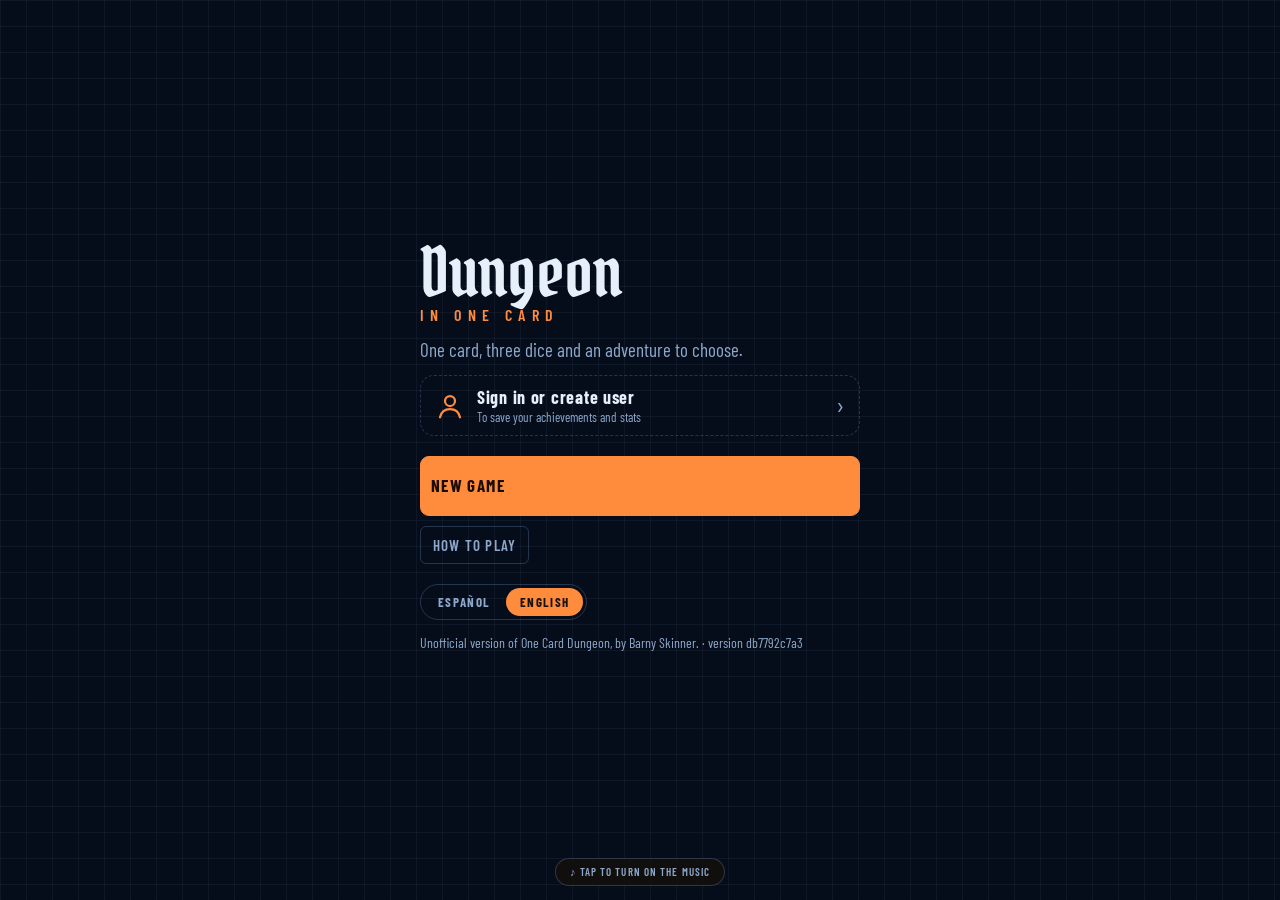
==== commit 39f90465: "Modo Clásico solo visible para los usuarios Monogu y Max Co-Authored-By: Claude Opus 5.5 <noreply@an" ====
--- a/index.html
+++ b/index.html
@@ -4,7 +4,7 @@
 <meta charset="utf-8">
 <meta name="viewport" content="width=device-width, initial-scale=1, viewport-fit=cover">
 <meta name="theme-color" content="#060d1a">
-<meta name="build" content="672e9ecf9f">
+<meta name="build" content="db7792c7a3">
 <title>Dungeon in One Card</title>
 <link rel="preconnect" href="https://fonts.googleapis.com">
 <link rel="preconnect" href="https://fonts.gstatic.com" crossorigin>
@@ -848,6 +848,7 @@
 .lang-sw button { font: inherit; font-size: 13px; letter-spacing: .1em; text-transform: uppercase; font-weight: 700; padding: 6px 14px; border: 0; border-radius: 999px; background: transparent; color: var(--muted); cursor: pointer; }
 .lang-sw button.on { background: var(--torch); color: #1a1208; }
 .lang-sw button:focus-visible { outline: 2px solid var(--torch); outline-offset: 2px; }
+#classicBtn[hidden] { display: none !important; }
 
 </style>
 </head>
@@ -3063,15 +3064,19 @@
   const cardUrl = (game, key) => { const g = (CARD_SET[game] || []).includes(key) ? game : 'base'; return `img/cards/${g}_${key}.webp`; };
   let classic = false;
   try { classic = localStorage.getItem('dioc-classic') === '1'; } catch (e) {}
+  // Modo Clásico (carta real como tablero): solo para los usuarios de esta lista; para el resto no aparece ni se puede activar
+  const CLASSIC_USERS = ['monogu', 'max'];
+  const classicOk = () => !!Users.cur && CLASSIC_USERS.includes(Users.cur);
   function paintClassic() {
-    document.body.classList.toggle('classic', classic);
-    const b = $('#classicBtn'); if (b) { b.classList.toggle('on', classic); b.setAttribute('aria-pressed', classic ? 'true' : 'false'); }
+    const ok = classicOk(), on = classic && ok;
+    document.body.classList.toggle('classic', on);
+    const b = $('#classicBtn'); if (b) { b.hidden = !ok; b.classList.toggle('on', on); b.setAttribute('aria-pressed', on ? 'true' : 'false'); }
     if (G && LEVELS[G.levelIdx]) {
       const lv = LEVELS[G.levelIdx];
-      $('#card').style.setProperty('--card-img', classic ? `url("${cardUrl(G.game, lv.mon.key)}")` : 'none');
-    }
-  }
-  function toggleClassic() { classic = !classic; try { localStorage.setItem('dioc-classic', classic ? '1' : '0'); } catch (e) {} paintClassic(); needFit = true; fit(); }
+      $('#card').style.setProperty('--card-img', on ? `url("${cardUrl(G.game, lv.mon.key)}")` : 'none');
+    }
+  }
+  function toggleClassic() { if (!classicOk()) return; classic = !classic; try { localStorage.setItem('dioc-classic', classic ? '1' : '0'); } catch (e) {} paintClassic(); needFit = true; fit(); }
   const AB_EN = { 'Cancelar muros': 'Cancel walls', 'Atravesar muros': 'Walk through walls', 'Cancelar abordaje': 'Cancel boarding', 'Abordaje': 'Boarding', 'Sacrificio −1 Vida': 'Sacrifice −1 Health',
     'Mover monstruo': 'Move monster', 'Conservar dado': 'Keep die', 'Volver a tirar': 'Reroll', 'Dado al Mov': 'Die to Mov', 'Dado al Alcance': 'Die to Range', 'Un dado por habilidad': 'One die per skill', 'Dos dados a una': 'Two dice to one', '+1 a los dados': '+1 to the dice' };
   const abLabel = s => LANG === 'en' ? (AB_EN[s] || s) : s;
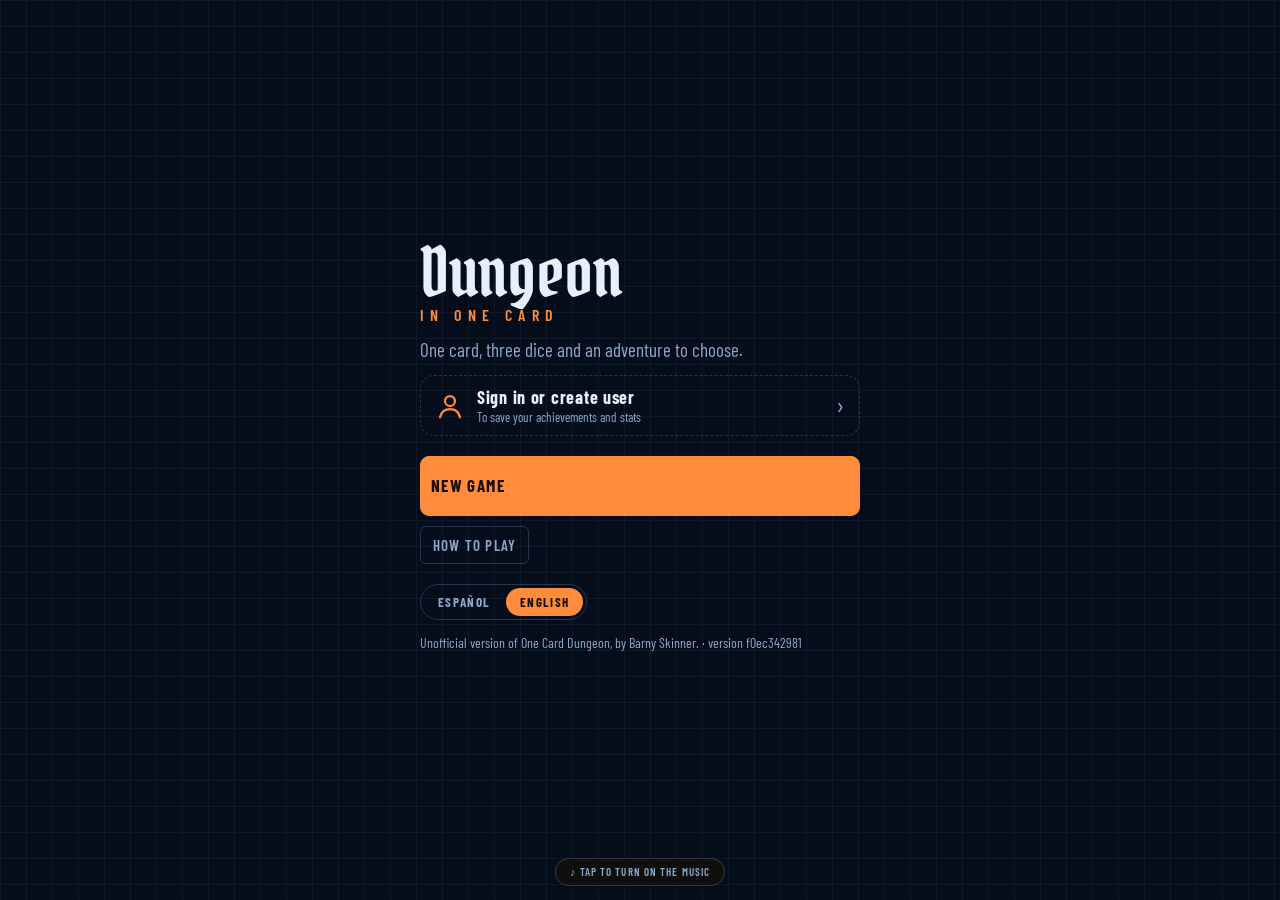
==== commit 80404862: "Nube: guardar solo los campos propios (no borra el progreso de otros juegos) Co-Authored-By: Claude " ====
--- a/index.html
+++ b/index.html
@@ -4,7 +4,7 @@
 <meta charset="utf-8">
 <meta name="viewport" content="width=device-width, initial-scale=1, viewport-fit=cover">
 <meta name="theme-color" content="#060d1a">
-<meta name="build" content="db7792c7a3">
+<meta name="build" content="f0ec342981">
 <title>Dungeon in One Card</title>
 <link rel="preconnect" href="https://fonts.googleapis.com">
 <link rel="preconnect" href="https://fonts.gstatic.com" crossorigin>
@@ -2508,7 +2508,7 @@
         try { return JSON.parse(j.fields.data.stringValue); } catch (e) { return null; }
       },
       async push(c, name, data) {
-        await call(DOC(c.uid), { method: 'PATCH', headers: { Authorization: 'Bearer ' + await token(c), 'Content-Type': 'application/json' },
+        await call(DOC(c.uid) + '?updateMask.fieldPaths=name&updateMask.fieldPaths=data&updateMask.fieldPaths=updated', { method: 'PATCH', headers: { Authorization: 'Bearer ' + await token(c), 'Content-Type': 'application/json' },
           body: JSON.stringify({ fields: { name: { stringValue: name }, data: { stringValue: JSON.stringify(data) }, updated: { integerValue: String(Date.now()) } } }) });
       },
       async remove(c) {
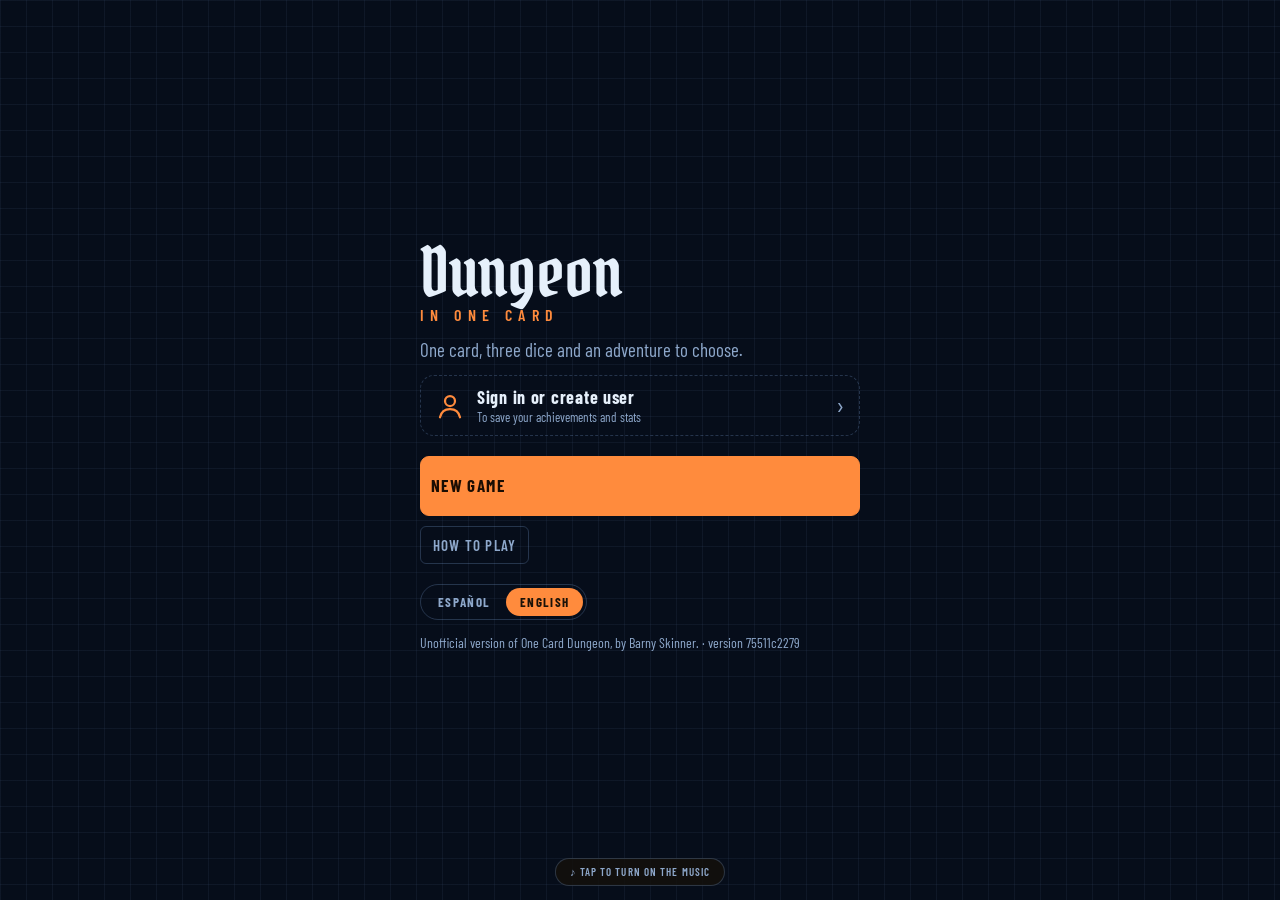
==== commit 8f410b69: "Pantalla de mejora: el último botón muestra la campaña (ya no es una mejora) Co-Authored-By: Claude " ====
--- a/index.html
+++ b/index.html
@@ -4,7 +4,7 @@
 <meta charset="utf-8">
 <meta name="viewport" content="width=device-width, initial-scale=1, viewport-fit=cover">
 <meta name="theme-color" content="#060d1a">
-<meta name="build" content="f0ec342981">
+<meta name="build" content="75511c2279">
 <title>Dungeon in One Card</title>
 <link rel="preconnect" href="https://fonts.googleapis.com">
 <link rel="preconnect" href="https://fonts.gstatic.com" crossorigin>
@@ -849,6 +849,14 @@
 .lang-sw button.on { background: var(--torch); color: #1a1208; }
 .lang-sw button:focus-visible { outline: 2px solid var(--torch); outline-offset: 2px; }
 #classicBtn[hidden] { display: none !important; }
+/* campaña en la pantalla de mejora */
+.camp-btn { display: block; width: 100%; margin-top: 14px; }
+.camp { margin-top: 12px; padding: 10px 12px; border: 1px solid var(--line, #3a3560); border-radius: 10px; background: rgba(255,255,255,.03); }
+.camp h4 { margin: 4px 0 8px; font-size: 14px; }
+.camp-r { display: flex; justify-content: space-between; gap: 10px; padding: 3px 0; font-size: 13px; border-bottom: 1px dashed rgba(255,255,255,.08); }
+.camp-r span { opacity: .75; } .camp-r b { text-align: right; }
+.camp-ups { list-style: none; margin: 0; padding: 0; display: grid; grid-template-columns: 1fr 1fr; gap: 4px 12px; font-size: 13px; }
+.camp-ups li { display: flex; justify-content: space-between; gap: 6px; } .camp-ups li span { opacity: .75; }
 
 </style>
 </head>
@@ -2394,7 +2402,7 @@
       try { localStorage.setItem(saveKey(G.game) + ':t', String(Date.now())); } catch (e) {}
       if (G.phase === 'won' || G.abandoned) { localStorage.removeItem(saveKey(G.game)); return; }
       let sv = G;
-      if (G.phase === 'dead') { sv = E.retryLevel(G); sv.totalTurns = G.totalTurns; sv.runId = G.runId; sv.trackAbil = G.trackAbil; sv.abilEver = G.abilEver; sv.startItems = G.startItems; sv.stats = Object.assign({}, G.stats, { deaths: ((G.stats || {}).deaths || 0) + 1 }); }
+      if (G.phase === 'dead') { sv = E.retryLevel(G); sv.totalTurns = G.totalTurns; sv.runId = G.runId; sv.trackAbil = G.trackAbil; sv.abilEver = G.abilEver; sv.startItems = G.startItems; sv.ups = G.ups; sv.stats = Object.assign({}, G.stats, { deaths: ((G.stats || {}).deaths || 0) + 1 }); }
       localStorage.setItem(saveKey(G.game), JSON.stringify(sv));
     } catch (e) {}
   }
@@ -3418,8 +3426,34 @@
       <p class="lead">${L('Elige <b>una</b> mejora.', 'Choose <b>one</b> upgrade.')}</p>
       <div class="choices">${ch}
         <button type="button" class="choice wide" data-c="heal" ${full ? 'disabled' : ''}><b>${L('Curarte', 'Heal')}</b><span>${L('Vida', 'Health')} <em>${a.hp}</em> → <em>${START_HP}</em></span></button>
-      </div>`, [], false);
+      </div>
+      <div class="camp" id="camp" hidden>${campaignHTML()}</div>
+      <button type="button" class="ghost camp-btn" id="campBtn" aria-expanded="false">${L('Ver la campaña hasta ahora', 'View the campaign so far')}</button>`, [], false);
     document.querySelectorAll('#veil .choice').forEach(b => b.addEventListener('click', () => chooseBreak(b.dataset.c)));
+    const cb = document.querySelector('#campBtn');
+    if (cb) cb.addEventListener('click', () => { const box = document.querySelector('#camp'), open = box.hidden; box.hidden = !open; cb.setAttribute('aria-expanded', String(open));
+      cb.textContent = open ? L('Ocultar la campaña', 'Hide the campaign') : L('Ver la campaña hasta ahora', 'View the campaign so far'); if (open) box.scrollIntoView({ block: 'nearest' }); });
+  }
+  // resumen de la campaña en curso: progreso, cifras, mejoras elegidas y combate
+  function campaignHTML() {
+    const s = G.stats || {}, a = G.adv, lv = LEVELS[G.levelIdx], N = LEVELS.length;
+    const row = (k, v) => `<div class="camp-r"><span>${k}</span><b>${v}</b></div>`;
+    const ups = (G.ups || []).map(u => `<li><span>${u.s}</span><b>${u.c === 'heal' ? L('Curarte', 'Heal') : '+1 ' + LONG[u.c]}</b></li>`).join('');
+    const items = (G.items || []).map(k => (ITEMS[k] || {}).name).filter(Boolean);
+    return `<h4>${GAMES[G.game].name} · ${HEROES[G.hero].name}</h4>
+      ${row(L('Superado', 'Cleared'), `${stageLabel(lv)} ${L('de', 'of')} ${N}`)}
+      ${row(L('Vida', 'Health'), `${a.hp} / ${START_HP}`)}
+      ${row(L('Habilidades', 'Skills'), ['spd', 'atk', 'def', 'rng'].map(k => `${NAMES[k]} ${a[k]}`).join(' · '))}
+      ${row(L('Turnos', 'Turns'), G.totalTurns || 0)}
+      ${row(L('Monstruos vencidos', 'Monsters defeated'), s.kills || 0)}
+      ${row(L('Golpes dados', 'Hits landed'), s.hits || 0)}
+      ${row(L('Daño recibido', 'Damage taken'), s.dmgIn || 0)}
+      ${row(L('Ataques bloqueados', 'Attacks blocked'), s.blocks || 0)}
+      ${G.game !== 'base' ? row(L('Cofres abiertos', 'Chests opened'), s.chests || 0) : ''}
+      ${row(L('Caídas', 'Falls'), s.deaths || 0)}
+      ${items.length ? row(L('Objetos sin usar', 'Unused items'), items.join(', ')) : ''}
+      <h4>${L('Mejoras elegidas', 'Upgrades chosen')}</h4>
+      ${ups ? `<ul class="camp-ups">${ups}</ul>` : `<p class="fine">${L('Esta es tu primera mejora.', 'This is your first upgrade.')}</p>`}`;
   }
 
   async function deathSheet() {
@@ -3920,8 +3954,8 @@
   function goMenu() { if (busy) return; closeSheet(); menuScreen(); Users.sync(); }
 
   function retry() {
-    const t = G.totalTurns, stt = G.stats, rid = G.runId, tr = G.trackAbil, ae = G.abilEver, si = G.startItems;
-    G = E.retryLevel(G); G.totalTurns = t; G.stats = stt; G.runId = rid; G.trackAbil = tr; G.abilEver = ae; G.startItems = si; stat('deaths'); lastHp = G.adv.hp; builtLevel = -1;
+    const t = G.totalTurns, stt = G.stats, rid = G.runId, tr = G.trackAbil, ae = G.abilEver, si = G.startItems, ups = G.ups;
+    G = E.retryLevel(G); G.ups = ups; G.totalTurns = t; G.stats = stt; G.runId = rid; G.trackAbil = tr; G.abilEver = ae; G.startItems = si; stat('deaths'); lastHp = G.adv.hp; builtLevel = -1;
     closeSheet(); hideScreen(); render();
     say(L(`Reintentas ${stageLabel(LEVELS[G.levelIdx]).toLowerCase()}: ${LEVELS[G.levelIdx].title}. Tira los dados.`, `You retry ${stageLabel(LEVELS[G.levelIdx]).toLowerCase()}: ${LEVELS[G.levelIdx].title}. Roll the dice.`));
   }
@@ -3958,6 +3992,7 @@
     closeSheet();
     busy = true;
     E.applyBreak(G, c);
+    G.ups = (G.ups || []).concat([{ s: stageLabel(LEVELS[G.levelIdx]), c, hp: G.adv.hp }]);
     Sfx.play('lvl');
     const msg = c === 'heal' ? L('Te curas hasta 6 de Vida.', 'You heal up to 6 Health.') : L(`${LONG[c]} sube a ${G.adv[c]}.`, `${LONG[c]} goes up to ${G.adv[c]}.`);
     noteBest();
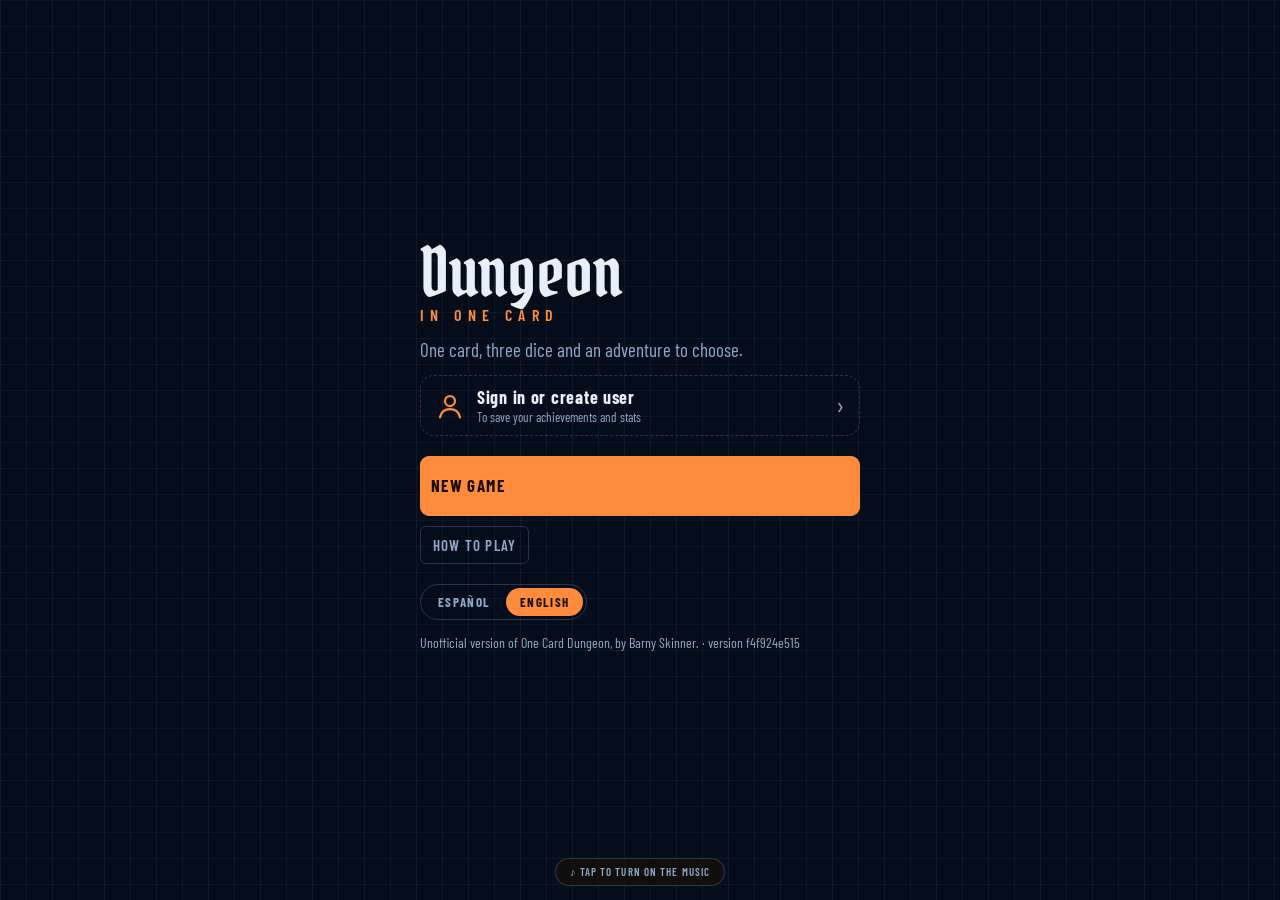
==== commit 7ac4b732: "Pantalla de mejora: se destaca «Ver la campaña» en vez de «Curarte» Co-Authored-By: Claude Opus 5.5 " ====
--- a/index.html
+++ b/index.html
@@ -4,7 +4,7 @@
 <meta charset="utf-8">
 <meta name="viewport" content="width=device-width, initial-scale=1, viewport-fit=cover">
 <meta name="theme-color" content="#060d1a">
-<meta name="build" content="75511c2279">
+<meta name="build" content="f4f924e515">
 <title>Dungeon in One Card</title>
 <link rel="preconnect" href="https://fonts.googleapis.com">
 <link rel="preconnect" href="https://fonts.gstatic.com" crossorigin>
@@ -226,7 +226,7 @@
 .choice b { font-size: 20px; letter-spacing: .06em; text-transform: uppercase; }
 .choice span { font-size: 15px; color: var(--muted); }
 .choice span em { font-style: normal; color: var(--torch); font-weight: 700; }
-.choice.wide { grid-column: 1 / -1; border-color: var(--torch); }
+.choice.wide { grid-column: 1 / -1; }
 .choice:disabled { opacity: .4; }
 
 @media (max-width: 360px) {
@@ -850,7 +850,8 @@
 .lang-sw button:focus-visible { outline: 2px solid var(--torch); outline-offset: 2px; }
 #classicBtn[hidden] { display: none !important; }
 /* campaña en la pantalla de mejora */
-.camp-btn { display: block; width: 100%; margin-top: 14px; }
+.camp-btn { display: block; width: 100%; margin-top: 14px; border: 1.5px solid var(--torch); color: var(--torch); }
+.camp-btn:hover { border-color: var(--torch); color: var(--chalk); }
 .camp { margin-top: 12px; padding: 10px 12px; border: 1px solid var(--line, #3a3560); border-radius: 10px; background: rgba(255,255,255,.03); }
 .camp h4 { margin: 4px 0 8px; font-size: 14px; }
 .camp-r { display: flex; justify-content: space-between; gap: 10px; padding: 3px 0; font-size: 13px; border-bottom: 1px dashed rgba(255,255,255,.08); }
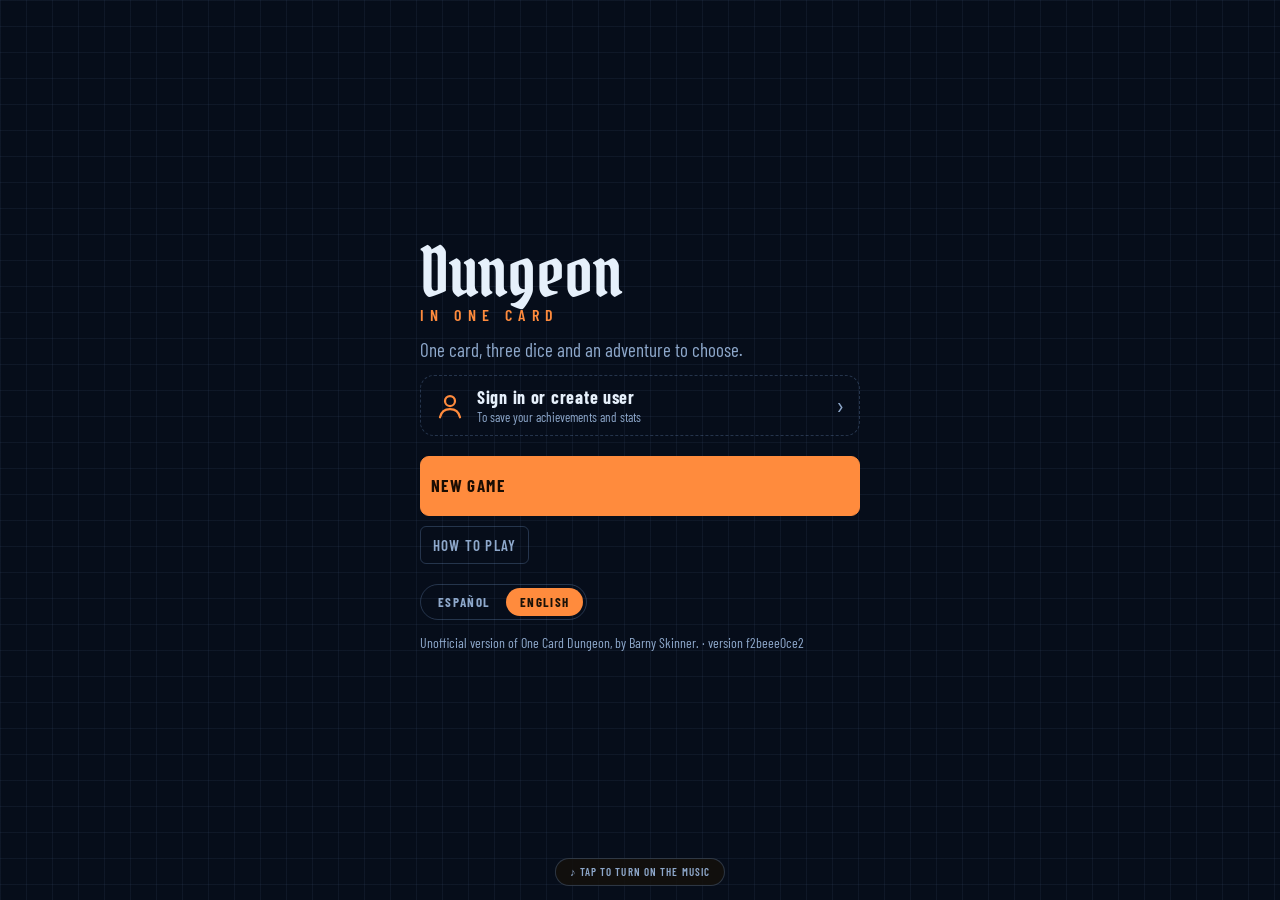
==== commit 9448359d: "Al retomar una partida guardada justo tras vencer un nivel, aparece la pantalla de mejora Co-Authore" ====
--- a/index.html
+++ b/index.html
@@ -4,7 +4,7 @@
 <meta charset="utf-8">
 <meta name="viewport" content="width=device-width, initial-scale=1, viewport-fit=cover">
 <meta name="theme-color" content="#060d1a">
-<meta name="build" content="f4f924e515">
+<meta name="build" content="f2beee0ce2">
 <title>Dungeon in One Card</title>
 <link rel="preconnect" href="https://fonts.googleapis.com">
 <link rel="preconnect" href="https://fonts.gstatic.com" crossorigin>
@@ -3946,6 +3946,7 @@
     G = g; useGame(G.game || 'base');
     if (G.totalTurns == null) G.totalTurns = 0;
     if (G.phase === 'monsters') G.phase = 'move';
+    if (!G.mons.length && G.phase !== 'won' && G.phase !== 'dead') G.phase = 'clear';   // se guardó con el nivel ya vencido
     lastHp = G.adv.hp; builtLevel = -1;
     hideScreen(); render();
     if (G.phase === 'clear') nextStep();
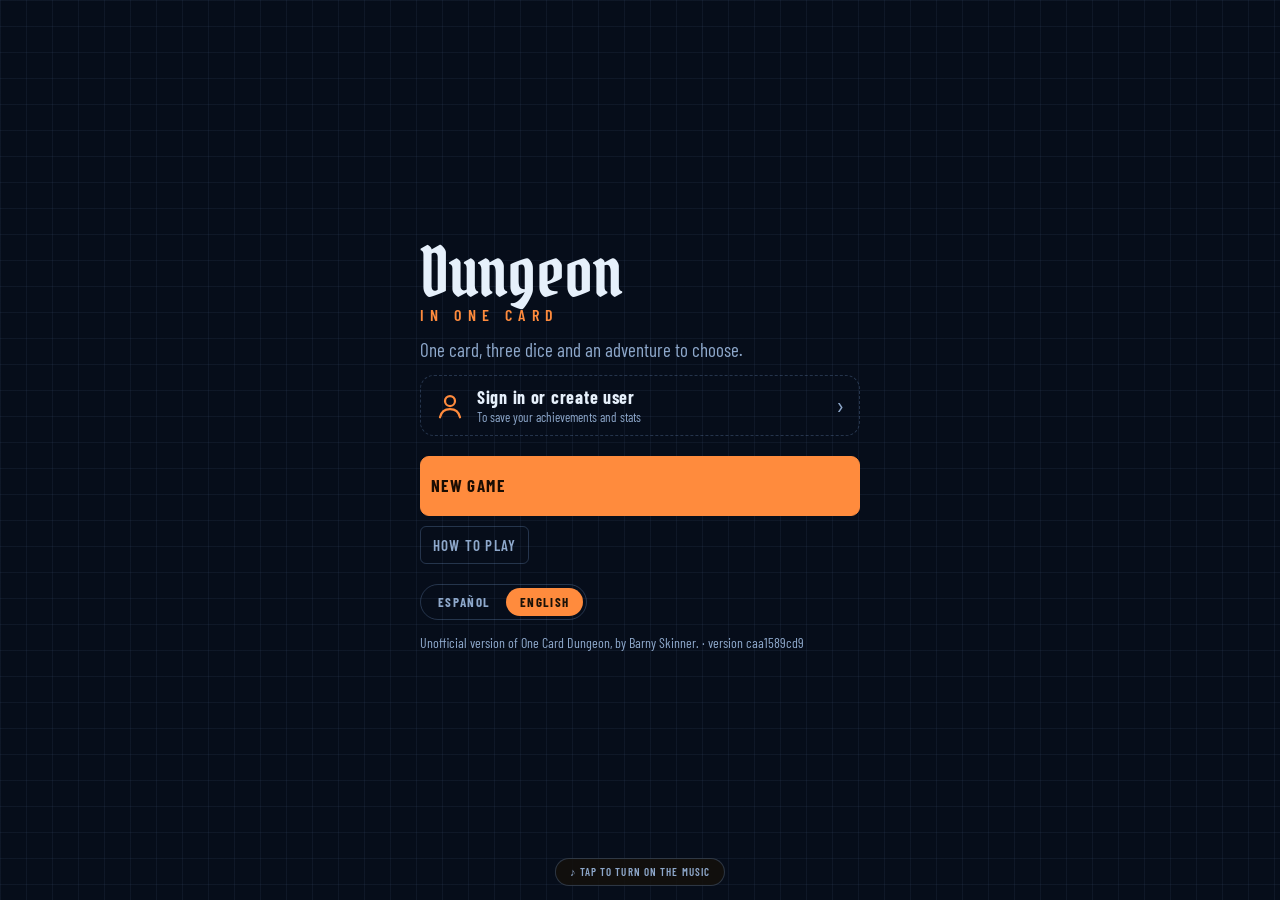
==== commit af5c5d96: "Fase de monstruos: secuencia estricta de una sola vuelta Mismo cambio que en d6-crawler: cada monstr" ====
--- a/index.html
+++ b/index.html
@@ -4,7 +4,7 @@
 <meta charset="utf-8">
 <meta name="viewport" content="width=device-width, initial-scale=1, viewport-fit=cover">
 <meta name="theme-color" content="#060d1a">
-<meta name="build" content="f2beee0ce2">
+<meta name="build" content="caa1589cd9">
 <title>Dungeon in One Card</title>
 <link rel="preconnect" href="https://fonts.googleapis.com">
 <link rel="preconnect" href="https://fonts.gstatic.com" crossorigin>
@@ -1748,7 +1748,10 @@
 
 // Muta el estado y devuelve los eventos para animarlos
 function playMonsters(st) {
-  const lv = lvOf(st), advI = idx(st.adv.x, st.adv.y), ev = [], spent = new Map();
+  const lv = lvOf(st), advI = idx(st.adv.x, st.adv.y), ev = [];
+  // Secuencia estricta y una sola vuelta: en orden de cercanía, cada monstruo decide solo para sí mismo con el
+  // tablero tal como está en ese momento (no predice los movimientos de los otros monstruos ni del aventurero) y
+  // no vuelve a moverse después. Si le da lo mismo, se queda quieto.
   const order = st.mons.slice().sort((a, b) =>
     rangeDist(lv, advI, idx(a.x, a.y)) - rangeDist(lv, advI, idx(b.x, b.y)) || a.id - b.id);
   if (!st.gorgon) for (const m of order) {     // Cabeza de Gorgona: este turno no se mueven
@@ -1760,28 +1763,8 @@
       for (let c = to; c !== -1; c = D.prev[c]) path.push(c);
       path.reverse();
       const [x, y] = XY(to); m.x = x; m.y = y;
-      spent.set(m.id, D.dist[to]);
       ev.push({ t: 'move', id: m.id, from, to, path });
     }
-  }
-  // Segunda oportunidad: un monstruo que se quedó sin disparo (otro monstruo se interpuso después de que se colocara) usa
-  // la velocidad que le sobra para buscar una casilla desde la que sí pueda atacar. Solo se mueve si eso suma un atacante.
-  if (!st.gorgon) for (const m of order) {
-    if (!st.mons.includes(m) || attackers(st).includes(m)) continue;
-    const left = m.spd - (spent.get(m.id) || 0);
-    if (left < 2) continue;
-    const from = idx(m.x, m.y), before = attackers(st).length;
-    const saveSpd = m.spd; m.spd = left;
-    const to = chooseMove(lv, st, m);
-    m.spd = saveSpd;
-    if (to === from) continue;
-    const bl = new Array(N).fill(false); bl[advI] = true;
-    const D = dijkstra(lv, from, bl, bl), path = [];
-    for (let c = to; c !== -1; c = D.prev[c]) path.push(c);
-    path.reverse();
-    const [x, y] = XY(to); m.x = x; m.y = y;
-    if (attackers(st).length > before) { spent.set(m.id, (spent.get(m.id) || 0) + D.dist[to]); ev.push({ t: 'move', id: m.id, from, to, path }); }
-    else { const [fx, fy] = XY(from); m.x = fx; m.y = fy; }
   }
   const att = attackers(st);
   const total = att.reduce((s, m) => s + mStat(st, m, 'atk'), 0);
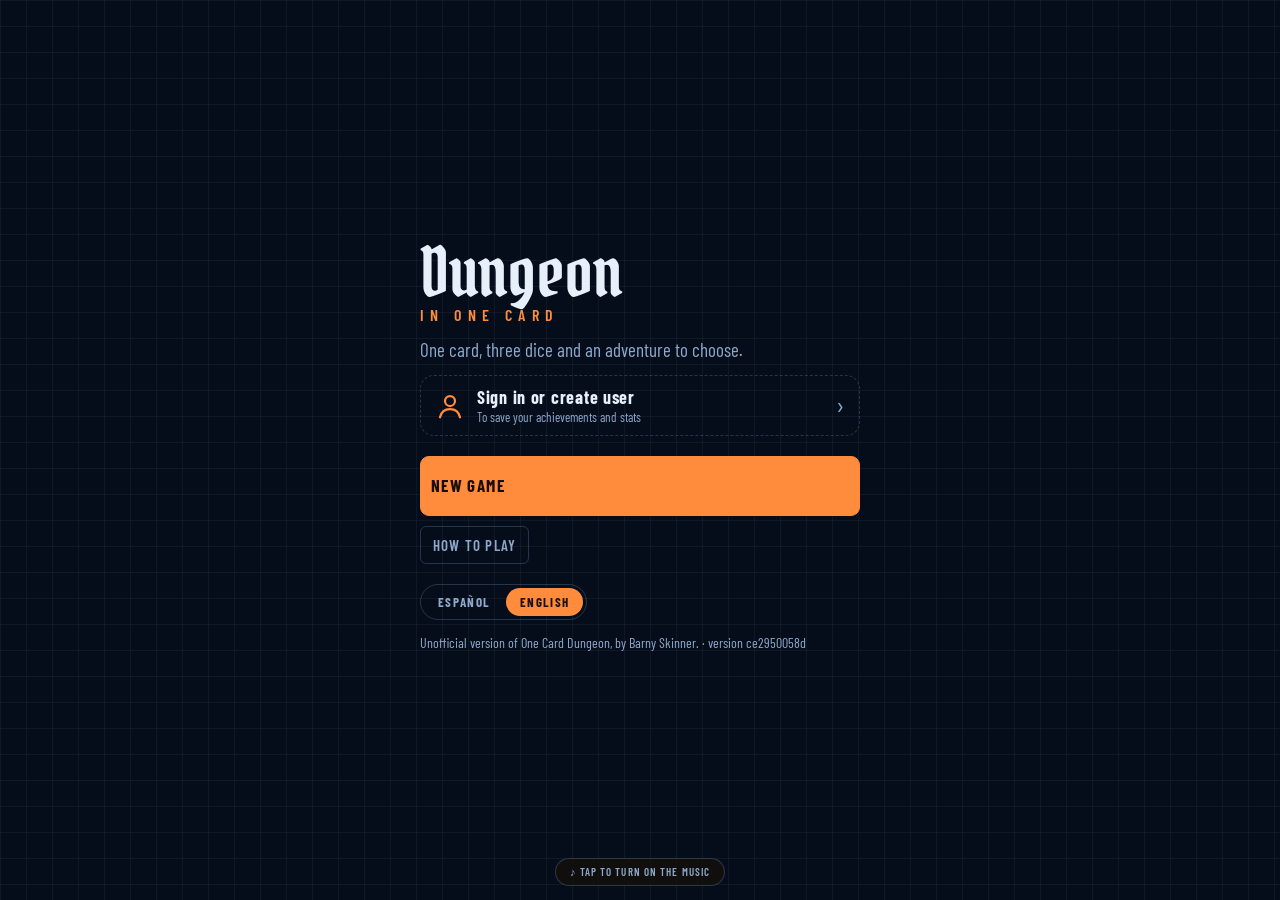
==== commit 8190c41b: "El cofre cerrado cuenta como muro Mismo cambio que en d6-crawler: nadie pisa ni aparece sobre la cas" ====
--- a/index.html
+++ b/index.html
@@ -4,7 +4,7 @@
 <meta charset="utf-8">
 <meta name="viewport" content="width=device-width, initial-scale=1, viewport-fit=cover">
 <meta name="theme-color" content="#060d1a">
-<meta name="build" content="caa1589cd9">
+<meta name="build" content="ce2950058d">
 <title>Dungeon in One Card</title>
 <link rel="preconnect" href="https://fonts.googleapis.com">
 <link rel="preconnect" href="https://fonts.gstatic.com" crossorigin>
@@ -1247,8 +1247,20 @@
   st.levelIdx = i;
   const [x, y] = XY(lv.start);
   st.adv.x = x; st.adv.y = y;
+  // Red de seguridad: si una aparición cae sobre la casilla del cofre (que cuenta como muro), se corre a la más cercana libre
+  const blocka = lv.chestAt >= 0 && !lv.stairs.includes(lv.chestAt) ? lv.chestAt : -1;
+  const usadas = new Set();
   st.mons = lv.spawns.map((s, n) => {
-    const [mx, my] = XY(s);
+    let p = s;
+    if (p === blocka || usadas.has(p)) {
+      const libre = [];
+      for (let k = 0; k < N; k++) if (k !== blocka && k !== lv.start && !lv.walls[k] && !usadas.has(k) && !lv.spawns.includes(k)) libre.push(k);
+      const [sx, sy] = XY(s);
+      libre.sort((a, b) => (Math.abs(XY(a)[0] - sx) + Math.abs(XY(a)[1] - sy)) - (Math.abs(XY(b)[0] - sx) + Math.abs(XY(b)[1] - sy)));
+      if (libre.length) p = libre[0];
+    }
+    usadas.add(p);
+    const [mx, my] = XY(p);
     const m = lv.mon;
     return { id: n + 1, x: mx, y: my, hp: m.hp, maxHp: m.hp, spd: m.spd, atk: m.atk, def: m.def, rng: m.rng };
   });
@@ -1398,10 +1410,19 @@
 }
 
 /* ---------- Fase del aventurero ---------- */
+// Casilla del cofre cerrado: cuenta como muro (nadie la pisa ni la ocupa) hasta que se abre. Si el cofre está
+// sobre una escalera no bloquea: si no, no se podría salir del nivel sin abrirlo.
+function chestBlock(st) {
+  const lv = lvOf(st);
+  if (!st.chest || st.chest.open || lv.chestAt < 0 || lv.stairs.includes(lv.chestAt)) return -1;
+  return lv.chestAt;
+}
+
 function reachFromAdv(st) {
   const lv = lvOf(st), src = idx(st.adv.x, st.adv.y);
   const blocked = new Array(N).fill(false);
   for (const m of st.mons) blocked[idx(m.x, m.y)] = true;
+  const cb = chestBlock(st); if (cb >= 0) blocked[cb] = true;
   if (st.corsairOn) {
     const dist = new Array(N).fill(Infinity), prev = new Array(N).fill(-1);
     for (let i = 0; i < N; i++) if (i !== src && !lv.walls[i] && !blocked[i]) { dist[i] = 1; prev[i] = src; }
@@ -1410,7 +1431,7 @@
   if (st.sherpaOn) {
     // Sherpa: los muros cuentan como casillas normales al moverse, pero no se puede terminar en uno
     const R = dijkstra({ walls: lv.voids }, src, blocked, blocked);
-    for (let i = 0; i < N; i++) if (lv.walls[i]) R.dist[i] = Infinity;
+    for (let i = 0; i < N; i++) if (lv.walls[i] || i === cb) R.dist[i] = Infinity;
     return R;
   }
   // Una diagonal queda cerrada si las dos casillas contiguas están ocupadas (muros o monstruos): no se cuela entre ellos
@@ -1490,6 +1511,7 @@
   const m = laurelMon(st), lv = lvOf(st), advI = idx(st.adv.x, st.adv.y), me = idx(m.x, m.y);
   const bl = new Array(N).fill(false); bl[advI] = true;
   for (const o of st.mons) if (o !== m) bl[idx(o.x, o.y)] = true;
+  const cb = chestBlock(st); if (cb >= 0) bl[cb] = true;
   return dijkstra(lv, me, bl, bl);
 }
 function laurelMove(st, i) {
@@ -1567,8 +1589,9 @@
   const lv = lvOf(st), advI = idx(st.adv.x, st.adv.y), me = idx(m.x, m.y);
   const others = st.mons.filter(o => o !== m).map(o => idx(o.x, o.y));
   const bl = new Array(N).fill(false); bl[advI] = true;
+  const cb = chestBlock(st); if (cb >= 0) bl[cb] = true;
   const D = dijkstra(lv, me, bl, bl), ok = new Array(N).fill(false);
-  for (let i = 0; i < N; i++) if (i !== me && !lv.walls[i] && i !== advI && !others.includes(i) && D.dist[i] <= 3) ok[i] = true;
+  for (let i = 0; i < N; i++) if (i !== me && !lv.walls[i] && i !== cb && i !== advI && !others.includes(i) && D.dist[i] <= 3) ok[i] = true;
   return { ok, dist: D.dist, prev: D.prev };
 }
 function demonMove(st, m, i) {
@@ -1668,10 +1691,11 @@
   const others = st.mons.filter(o => o !== m).map(o => idx(o.x, o.y));
   const blocked = new Array(N).fill(false);
   blocked[advI] = true;
+  const cb = chestBlock(st); if (cb >= 0) blocked[cb] = true;   // el cofre cerrado es un muro más
   const D = dijkstra(lv, me, blocked, blocked);
   const spd = Math.max(0, m.spd);
   // casilla donde puede terminar: libre (sin muro, aventurero ni otro monstruo) y con camino; la propia también vale
-  const stand = i => i === me || (!lv.walls[i] && i !== advI && !others.includes(i) && D.dist[i] < Infinity);
+  const stand = i => i === me || (!lv.walls[i] && i !== cb && i !== advI && !others.includes(i) && D.dist[i] < Infinity);
   const R = i => m.rng + (monBonus(st, m, i).rng || 0);   // el Alcance depende de la casilla (agua)
   const canHit = i => rangeDist(lv, i, advI) <= R(i) && hasLOS(lv, i, advI, others);
 
@@ -2005,7 +2029,7 @@
     necroInfo, necroStrike, demonReach, demonMove, chestInfo, openChest, stoneInfo, breakStone, reviveIfDead, resolveAttack,
     laurelStart, laurelMon, laurelReach, laurelMove, laurelAttackInfo, laurelAttack, laurelEnd, ORIENTS_HELL, LEVEL_DEFS_HELL, BOSS_DEFS_HELL,
     itemUsable, useItem, useFlame, useEye, resolveDamage, blizzPen, atkAvail, heroDef,
-    encodePassword, decodePassword, retryLevel, PW_TOTAL, PW5_TOTAL, PW7_GAMES, PW8_GAME, pw7Total, reachFromAdv, attackInfo, moveAdv, attackMon, popUndo, _dbg,
+    encodePassword, decodePassword, retryLevel, PW_TOTAL, PW5_TOTAL, PW7_GAMES, PW8_GAME, pw7Total, reachFromAdv, chestBlock, attackInfo, moveAdv, attackMon, popUndo, _dbg,
     playMonsters, endTurnCleanup, levelCleared, afterClear, applyBreak, SKILL_MAX, nextLevel, attackers, freshTurn, chooseMove };
 }
 
